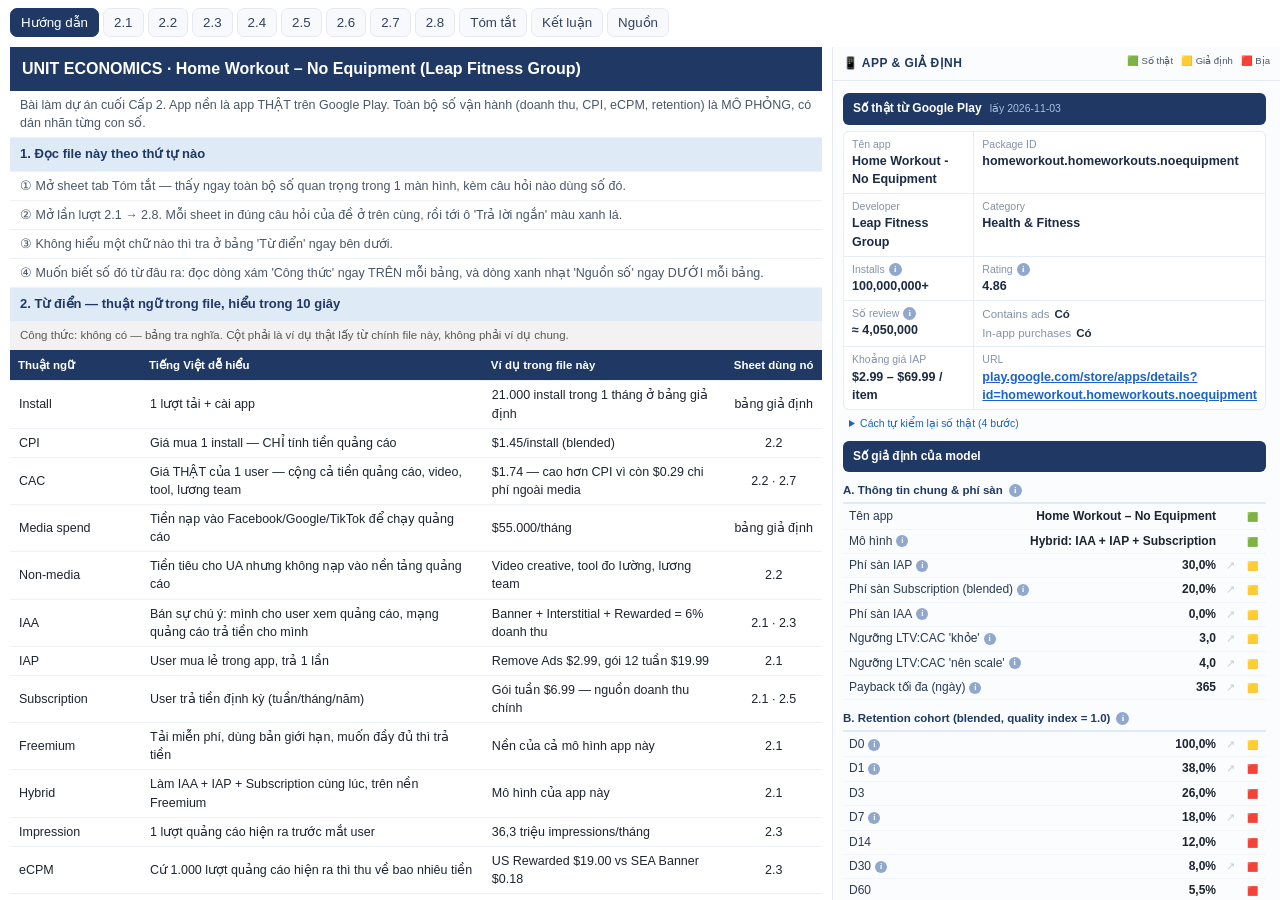
==== unit-economics/index.html @ 5981a0c0 "project structure" ====
<!doctype html>
<html lang="vi">
<head>
<meta charset="utf-8">
<meta name="viewport" content="width=device-width,initial-scale=1">
<title>Unit Economics · Cấp 2</title>
<link rel="stylesheet" href="../assets/app.css">
</head>
<body>
<div class="pagebar">
  <nav class="tabs" id="tabs"><button class="tab" data-t="A_Huong_Dan">Hướng dẫn</button><button class="tab" data-t="2.1_Monetization">2.1</button><button class="tab" data-t="2.2_CPI_CAC">2.2</button><button class="tab" data-t="2.3_eCPM">2.3</button><button class="tab" data-t="2.4_ROAS">2.4</button><button class="tab" data-t="2.5_LTV">2.5</button><button class="tab" data-t="2.6_pLTV">2.6</button><button class="tab" data-t="2.7_LTV_CAC">2.7</button><button class="tab" data-t="2.8_Phan_Tang">2.8</button><button class="tab" data-t="B_Tom_Tat">Tóm tắt</button><button class="tab" data-t="E_Ket_Luan">Kết luận</button><button class="tab" data-t="F_Nguon_Cong_Cu">Nguồn</button></nav>
  <button class="dt" id="dtoggle">Dữ liệu ⇄</button>
</div>
<main class="split">
  <section id="work"><article class="sheet" id="s-A_Huong_Dan">
<table class="grid"><tr class="r-title"><td>UNIT ECONOMICS  ·  Home Workout – No Equipment (Leap Fitness Group)</td></tr></table>
<table class="grid"><tr class="r-note"><td id="c-A_Huong_Dan-A2">Bài làm dự án cuối Cấp 2. App nền là app THẬT trên Google Play. Toàn bộ số vận hành (doanh thu, CPI, eCPM, retention) là MÔ PHỎNG, có dán nhãn từng con số.</td></tr></table>
<table class="grid"><tr class="r-sec"><td>1. Đọc file này theo thứ tự nào</td></tr></table>
<table class="grid"><tr class="r-note"><td id="c-A_Huong_Dan-A5">① Mở sheet tab Tóm tắt — thấy ngay toàn bộ số quan trọng trong 1 màn hình, kèm câu hỏi nào dùng số đó.</td></tr></table>
<table class="grid"><tr class="r-note"><td id="c-A_Huong_Dan-A6">② Mở lần lượt 2.1 → 2.8. Mỗi sheet in đúng câu hỏi của đề ở trên cùng, rồi tới ô &#x27;Trả lời ngắn&#x27; màu xanh lá.</td></tr></table>
<table class="grid"><tr class="r-note"><td id="c-A_Huong_Dan-A7">③ Không hiểu một chữ nào thì tra ở bảng &#x27;Từ điển&#x27; ngay bên dưới.</td></tr></table>
<table class="grid"><tr class="r-note"><td id="c-A_Huong_Dan-A8">④ Muốn biết số đó từ đâu ra: đọc dòng xám &#x27;Công thức&#x27; ngay TRÊN mỗi bảng, và dòng xanh nhạt &#x27;Nguồn số&#x27; ngay DƯỚI mỗi bảng.</td></tr></table>
<table class="grid"><tr class="r-sec"><td>2. Từ điển — thuật ngữ trong file, hiểu trong 10 giây</td></tr></table>
<table class="grid"><tr class="r-fml"><td>Công thức: không có — bảng tra nghĩa. Cột phải là ví dụ thật lấy từ chính file này, không phải ví dụ chung.</td></tr></table>
<table class="grid"><colgroup><col><col><col><col></colgroup>
<tr class="r-head"><th colspan="1" rowspan="1" class="">Thuật ngữ</th><th colspan="1" rowspan="1" class="">Tiếng Việt dễ hiểu</th><th colspan="1" rowspan="1" class="">Ví dụ trong file này</th><th colspan="1" rowspan="1" class="n">Sheet dùng nó</th></tr>
<tr class="r-body"><td id="c-A_Huong_Dan-A13" colspan="1" rowspan="1" class="">Install</td><td id="c-A_Huong_Dan-B13" colspan="1" rowspan="1" class="">1 lượt tải + cài app</td><td id="c-A_Huong_Dan-C13" colspan="1" rowspan="1" class="">21.000 install trong 1 tháng ở bảng giả định</td><td id="c-A_Huong_Dan-D13" colspan="1" rowspan="1" class="n">bảng giả định</td></tr>
<tr class="r-body"><td id="c-A_Huong_Dan-A14" colspan="1" rowspan="1" class="">CPI</td><td id="c-A_Huong_Dan-B14" colspan="1" rowspan="1" class="">Giá mua 1 install — CHỈ tính tiền quảng cáo</td><td id="c-A_Huong_Dan-C14" colspan="1" rowspan="1" class="">$1.45/install (blended)</td><td id="c-A_Huong_Dan-D14" colspan="1" rowspan="1" class="n">2.2</td></tr>
<tr class="r-body"><td id="c-A_Huong_Dan-A15" colspan="1" rowspan="1" class="">CAC</td><td id="c-A_Huong_Dan-B15" colspan="1" rowspan="1" class="">Giá THẬT của 1 user — cộng cả tiền quảng cáo, video, tool, lương team</td><td id="c-A_Huong_Dan-C15" colspan="1" rowspan="1" class="">$1.74 — cao hơn CPI vì còn $0.29 chi phí ngoài media</td><td id="c-A_Huong_Dan-D15" colspan="1" rowspan="1" class="n">2.2 · 2.7</td></tr>
<tr class="r-body"><td id="c-A_Huong_Dan-A16" colspan="1" rowspan="1" class="">Media spend</td><td id="c-A_Huong_Dan-B16" colspan="1" rowspan="1" class="">Tiền nạp vào Facebook/Google/TikTok để chạy quảng cáo</td><td id="c-A_Huong_Dan-C16" colspan="1" rowspan="1" class="">$55.000/tháng</td><td id="c-A_Huong_Dan-D16" colspan="1" rowspan="1" class="n">bảng giả định</td></tr>
<tr class="r-body"><td id="c-A_Huong_Dan-A17" colspan="1" rowspan="1" class="">Non-media</td><td id="c-A_Huong_Dan-B17" colspan="1" rowspan="1" class="">Tiền tiêu cho UA nhưng không nạp vào nền tảng quảng cáo</td><td id="c-A_Huong_Dan-C17" colspan="1" rowspan="1" class="">Video creative, tool đo lường, lương team</td><td id="c-A_Huong_Dan-D17" colspan="1" rowspan="1" class="n">2.2</td></tr>
<tr class="r-body"><td id="c-A_Huong_Dan-A18" colspan="1" rowspan="1" class="">IAA</td><td id="c-A_Huong_Dan-B18" colspan="1" rowspan="1" class="">Bán sự chú ý: mình cho user xem quảng cáo, mạng quảng cáo trả tiền cho mình</td><td id="c-A_Huong_Dan-C18" colspan="1" rowspan="1" class="">Banner + Interstitial + Rewarded = 6% doanh thu</td><td id="c-A_Huong_Dan-D18" colspan="1" rowspan="1" class="n">2.1 · 2.3</td></tr>
<tr class="r-body"><td id="c-A_Huong_Dan-A19" colspan="1" rowspan="1" class="">IAP</td><td id="c-A_Huong_Dan-B19" colspan="1" rowspan="1" class="">User mua lẻ trong app, trả 1 lần</td><td id="c-A_Huong_Dan-C19" colspan="1" rowspan="1" class="">Remove Ads $2.99, gói 12 tuần $19.99</td><td id="c-A_Huong_Dan-D19" colspan="1" rowspan="1" class="n">2.1</td></tr>
<tr class="r-body"><td id="c-A_Huong_Dan-A20" colspan="1" rowspan="1" class="">Subscription</td><td id="c-A_Huong_Dan-B20" colspan="1" rowspan="1" class="">User trả tiền định kỳ (tuần/tháng/năm)</td><td id="c-A_Huong_Dan-C20" colspan="1" rowspan="1" class="">Gói tuần $6.99 — nguồn doanh thu chính</td><td id="c-A_Huong_Dan-D20" colspan="1" rowspan="1" class="n">2.1 · 2.5</td></tr>
<tr class="r-body"><td id="c-A_Huong_Dan-A21" colspan="1" rowspan="1" class="">Freemium</td><td id="c-A_Huong_Dan-B21" colspan="1" rowspan="1" class="">Tải miễn phí, dùng bản giới hạn, muốn đầy đủ thì trả tiền</td><td id="c-A_Huong_Dan-C21" colspan="1" rowspan="1" class="">Nền của cả mô hình app này</td><td id="c-A_Huong_Dan-D21" colspan="1" rowspan="1" class="n">2.1</td></tr>
<tr class="r-body"><td id="c-A_Huong_Dan-A22" colspan="1" rowspan="1" class="">Hybrid</td><td id="c-A_Huong_Dan-B22" colspan="1" rowspan="1" class="">Làm IAA + IAP + Subscription cùng lúc, trên nền Freemium</td><td id="c-A_Huong_Dan-C22" colspan="1" rowspan="1" class="">Mô hình của app này</td><td id="c-A_Huong_Dan-D22" colspan="1" rowspan="1" class="n">2.1</td></tr>
<tr class="r-body"><td id="c-A_Huong_Dan-A23" colspan="1" rowspan="1" class="">Impression</td><td id="c-A_Huong_Dan-B23" colspan="1" rowspan="1" class="">1 lượt quảng cáo hiện ra trước mắt user</td><td id="c-A_Huong_Dan-C23" colspan="1" rowspan="1" class="">36,3 triệu impressions/tháng</td><td id="c-A_Huong_Dan-D23" colspan="1" rowspan="1" class="n">2.3</td></tr>
<tr class="r-body"><td id="c-A_Huong_Dan-A24" colspan="1" rowspan="1" class="">eCPM</td><td id="c-A_Huong_Dan-B24" colspan="1" rowspan="1" class="">Cứ 1.000 lượt quảng cáo hiện ra thì thu về bao nhiêu tiền</td><td id="c-A_Huong_Dan-C24" colspan="1" rowspan="1" class="">US Rewarded $19.00 vs SEA Banner $0.18</td><td id="c-A_Huong_Dan-D24" colspan="1" rowspan="1" class="n">2.3</td></tr>
<tr class="r-body"><td id="c-A_Huong_Dan-A25" colspan="1" rowspan="1" class="">ARPDAU</td><td id="c-A_Huong_Dan-B25" colspan="1" rowspan="1" class="">Doanh thu quảng cáo / 1 user đang dùng app / 1 ngày</td><td id="c-A_Huong_Dan-C25" colspan="1" rowspan="1" class="">Dùng để tính phần IAA của LTV</td><td id="c-A_Huong_Dan-D25" colspan="1" rowspan="1" class="n">2.3 · 2.5</td></tr>
<tr class="r-body"><td id="c-A_Huong_Dan-A26" colspan="1" rowspan="1" class="">Retention Dn</td><td id="c-A_Huong_Dan-B26" colspan="1" rowspan="1" class="">Còn bao nhiêu % user quay lại vào ngày thứ n</td><td id="c-A_Huong_Dan-C26" colspan="1" rowspan="1" class="">D1 = 38%, D30 = 8%</td><td id="c-A_Huong_Dan-D26" colspan="1" rowspan="1" class="n">bảng giả định · 2.5</td></tr>
<tr class="r-body"><td id="c-A_Huong_Dan-A27" colspan="1" rowspan="1" class="">Churn</td><td id="c-A_Huong_Dan-B27" colspan="1" rowspan="1" class="">% user trả tiền bỏ đi mỗi tháng</td><td id="c-A_Huong_Dan-C27" colspan="1" rowspan="1" class="">19%/tháng → 1 subscriber ở được ~5,3 tháng</td><td id="c-A_Huong_Dan-D27" colspan="1" rowspan="1" class="n">2.5</td></tr>
<tr class="r-body"><td id="c-A_Huong_Dan-A28" colspan="1" rowspan="1" class="">LTV</td><td id="c-A_Huong_Dan-B28" colspan="1" rowspan="1" class="">Tổng tiền 1 user mang lại trong cả vòng đời</td><td id="c-A_Huong_Dan-C28" colspan="1" rowspan="1" class="">$7.66 gross / $6.13 net sau 365 ngày</td><td id="c-A_Huong_Dan-D28" colspan="1" rowspan="1" class="n">2.5</td></tr>
<tr class="r-body"><td id="c-A_Huong_Dan-A29" colspan="1" rowspan="1" class="">Gross / Net</td><td id="c-A_Huong_Dan-B29" colspan="1" rowspan="1" class="">Gross = trước khi trừ phí. Net = số thực nhận sau khi trừ phí sàn</td><td id="c-A_Huong_Dan-C29" colspan="1" rowspan="1" class="">Store lấy 30% IAP, ~20% Sub</td><td id="c-A_Huong_Dan-D29" colspan="1" rowspan="1" class="n">2.5</td></tr>
<tr class="r-body"><td id="c-A_Huong_Dan-A30" colspan="1" rowspan="1" class="">Phí sàn</td><td id="c-A_Huong_Dan-B30" colspan="1" rowspan="1" class="">Apple/Google cắt 15–30% mỗi giao dịch</td><td id="c-A_Huong_Dan-C30" colspan="1" rowspan="1" class="">Gross margin còn lại 80%</td><td id="c-A_Huong_Dan-D30" colspan="1" rowspan="1" class="n">bảng giả định · 2.5</td></tr>
<tr class="r-body"><td id="c-A_Huong_Dan-A31" colspan="1" rowspan="1" class="">Gross margin sau phí sàn</td><td id="c-A_Huong_Dan-B31" colspan="1" rowspan="1" class="">% doanh thu còn lại sau khi store lấy phần của nó</td><td id="c-A_Huong_Dan-C31" colspan="1" rowspan="1" class="">80.0% — dùng để so LTV với CAC cho đúng</td><td id="c-A_Huong_Dan-D31" colspan="1" rowspan="1" class="n">2.5 · 2.2</td></tr>
<tr class="r-body"><td id="c-A_Huong_Dan-A32" colspan="1" rowspan="1" class="">ROAS</td><td id="c-A_Huong_Dan-B32" colspan="1" rowspan="1" class="">Thu về bao nhiêu đồng trên mỗi 1 đồng chi quảng cáo</td><td id="c-A_Huong_Dan-C32" colspan="1" rowspan="1" class="">ROAS D7 = 75% nghĩa là đã thu hồi 75% tiền ads</td><td id="c-A_Huong_Dan-D32" colspan="1" rowspan="1" class="n">2.4</td></tr>
<tr class="r-body"><td id="c-A_Huong_Dan-A33" colspan="1" rowspan="1" class="">ROAS ròng</td><td id="c-A_Huong_Dan-B33" colspan="1" rowspan="1" class="">ROAS sau khi đã trừ phí sàn và chi phí ngoài media — con số thật</td><td id="c-A_Huong_Dan-C33" colspan="1" rowspan="1" class="">Hòa vốn khi ≥ 100%</td><td id="c-A_Huong_Dan-D33" colspan="1" rowspan="1" class="n">2.4</td></tr>
<tr class="r-body"><td id="c-A_Huong_Dan-A34" colspan="1" rowspan="1" class="">pLTV</td><td id="c-A_Huong_Dan-B34" colspan="1" rowspan="1" class="">LTV dự đoán từ tín hiệu 24h đầu, để quyết định sớm thay vì chờ 30 ngày</td><td id="c-A_Huong_Dan-C34" colspan="1" rowspan="1" class="">pLTV:CAC Meta 2.79</td><td id="c-A_Huong_Dan-D34" colspan="1" rowspan="1" class="n">2.6</td></tr>
<tr class="r-body"><td id="c-A_Huong_Dan-A35" colspan="1" rowspan="1" class="">Payback</td><td id="c-A_Huong_Dan-B35" colspan="1" rowspan="1" class="">Bao lâu thì tiền thu về bằng tiền đã bỏ ra mua user</td><td id="c-A_Huong_Dan-C35" colspan="1" rowspan="1" class="">Blended D21 = 21 ngày</td><td id="c-A_Huong_Dan-D35" colspan="1" rowspan="1" class="n">2.7</td></tr>
<tr class="r-body"><td id="c-A_Huong_Dan-A36" colspan="1" rowspan="1" class="">LTV:CAC</td><td id="c-A_Huong_Dan-B36" colspan="1" rowspan="1" class="">Tỷ lệ vàng. 1:1 là hòa tiền ads (vẫn lỗ) · 3:1 là khỏe · &gt;4:1 nên scale</td><td id="c-A_Huong_Dan-C36" colspan="1" rowspan="1" class="">3.63 — khỏe</td><td id="c-A_Huong_Dan-D36" colspan="1" rowspan="1" class="n">2.7</td></tr>
<tr class="r-body"><td id="c-A_Huong_Dan-A37" colspan="1" rowspan="1" class="">Blended</td><td id="c-A_Huong_Dan-B37" colspan="1" rowspan="1" class="">Gộp tất cả kênh lại thành 1 con số trung bình</td><td id="c-A_Huong_Dan-C37" colspan="1" rowspan="1" class="">Blended vs Meta riêng vs Google riêng</td><td id="c-A_Huong_Dan-D37" colspan="1" rowspan="1" class="n">2.4 · 2.7</td></tr>
<tr class="r-body"><td id="c-A_Huong_Dan-A38" colspan="1" rowspan="1" class="">Cohort</td><td id="c-A_Huong_Dan-B38" colspan="1" rowspan="1" class="">Nhóm user cùng ngày cài app, theo dõi cùng nhau</td><td id="c-A_Huong_Dan-C38" colspan="1" rowspan="1" class="">Cohort 1 tháng</td><td id="c-A_Huong_Dan-D38" colspan="1" rowspan="1" class="n">2.4 · 2.5</td></tr>
<tr class="r-body"><td id="c-A_Huong_Dan-A39" colspan="1" rowspan="1" class="">Quality index</td><td id="c-A_Huong_Dan-B39" colspan="1" rowspan="1" class="">Hệ số chất lượng user của từng kênh. 1.0 = trung bình</td><td id="c-A_Huong_Dan-C39" colspan="1" rowspan="1" class="">Meta 1.20 · Google 1.10 · TikTok 0.30</td><td id="c-A_Huong_Dan-D39" colspan="1" rowspan="1" class="n">bảng giả định · 2.5</td></tr>
<tr class="r-body"><td id="c-A_Huong_Dan-A40" colspan="1" rowspan="1" class="">Whale / Dolphin / Minnow</td><td id="c-A_Huong_Dan-B40" colspan="1" rowspan="1" class="">Cá voi / cá heo / cá con — user chi nhiều / vừa / ít</td><td id="c-A_Huong_Dan-C40" colspan="1" rowspan="1" class="">1% whale tạo 47% doanh thu</td><td id="c-A_Huong_Dan-D40" colspan="1" rowspan="1" class="n">2.8</td></tr>
<tr class="r-body"><td id="c-A_Huong_Dan-A41" colspan="1" rowspan="1" class="">ARPPU</td><td id="c-A_Huong_Dan-B41" colspan="1" rowspan="1" class="">Doanh thu / 1 user CÓ trả tiền (khác ARPU: chia cho mọi user)</td><td id="c-A_Huong_Dan-C41" colspan="1" rowspan="1" class="">$11.69/payer/tháng</td><td id="c-A_Huong_Dan-D41" colspan="1" rowspan="1" class="n">2.5</td></tr>
<tr class="r-body"><td id="c-A_Huong_Dan-A42" colspan="1" rowspan="1" class="">tROAS</td><td id="c-A_Huong_Dan-B42" colspan="1" rowspan="1" class="">Mục tiêu ROAS mình đặt cho máy học, để nó đi tìm user giống nhóm sinh lời</td><td id="c-A_Huong_Dan-C42" colspan="1" rowspan="1" class="">tROAS D7 tối thiểu 72%</td><td id="c-A_Huong_Dan-D42" colspan="1" rowspan="1" class="n">2.8</td></tr>
<tr class="r-body"><td id="c-A_Huong_Dan-A43" colspan="1" rowspan="1" class="">MMP</td><td id="c-A_Huong_Dan-B43" colspan="1" rowspan="1" class="">Tool đo lường bên thứ ba: AppsFlyer / Adjust / Singular</td><td id="c-A_Huong_Dan-C43" colspan="1" rowspan="1" class="">Nơi đọc ROAS theo cohort</td><td id="c-A_Huong_Dan-D43" colspan="1" rowspan="1" class="n">tab Nguồn</td></tr>
</table>
<table class="grid"><tr class="r-sec"><td>3. Nhãn dữ liệu (bắt buộc, không có ngoại lệ)</td></tr></table>
<table class="grid narrow">
<tr class="r-body"><td id="c-A_Huong_Dan-A46" colspan="1" rowspan="1" class="">🟩 REAL</td><td id="c-A_Huong_Dan-B46" colspan="1" rowspan="1" class="">Lấy trực tiếp từ nguồn công khai — có link + ngày lấy ở bảng số thật</td></tr>
<tr class="r-body"><td id="c-A_Huong_Dan-A47" colspan="1" rowspan="1" class="">🟨 ASSUMED</td><td id="c-A_Huong_Dan-B47" colspan="1" rowspan="1" class="">Giả định có căn cứ benchmark ngành — benchmark gốc ghi ở sheet tab Nguồn</td></tr>
<tr class="r-body"><td id="c-A_Huong_Dan-A48" colspan="1" rowspan="1" class="">🟥 FAKE</td><td id="c-A_Huong_Dan-B48" colspan="1" rowspan="1" class="">Số bịa để bài chạy được — không dùng để ra quyết định thật</td></tr>
</table>
<table class="grid"><tr class="r-sec"><td>4. Mục lục — sheet nào trả lời câu nào của đề</td></tr></table>
<table class="grid"><tr class="r-fml"><td>Công thức: không có — bảng mục lục. Cột &#x27;Câu hỏi&#x27; khớp đúng số thứ tự trong đề bài.</td></tr></table>
<table class="grid narrow">
<tr class="r-head"><th colspan="1" rowspan="1" class="">Sheet</th><th colspan="1" rowspan="1" class="n">Câu hỏi</th><th colspan="1" rowspan="1" class="">Nội dung</th></tr>
<tr class="r-body"><td id="c-A_Huong_Dan-A53" colspan="1" rowspan="1" class="">tab Tóm tắt</td><td id="c-A_Huong_Dan-B53" colspan="1" rowspan="1" class="n">tất cả</td><td id="c-A_Huong_Dan-C53" colspan="1" rowspan="1" class="">Một màn hình chứa toàn bộ số quan trọng + số đó lấy từ sheet nào</td></tr>
<tr class="r-body"><td id="c-A_Huong_Dan-A54" colspan="1" rowspan="1" class="">bảng số thật</td><td id="c-A_Huong_Dan-B54" colspan="1" rowspan="1" class="n">—</td><td id="c-A_Huong_Dan-C54" colspan="1" rowspan="1" class="">Dữ liệu THẬT lấy từ Google Play + danh giới thật/giả của cả bài</td></tr>
<tr class="r-body"><td id="c-A_Huong_Dan-A55" colspan="1" rowspan="1" class="">bảng giả định</td><td id="c-A_Huong_Dan-B55" colspan="1" rowspan="1" class="n">—</td><td id="c-A_Huong_Dan-C55" colspan="1" rowspan="1" class="">Toàn bộ giả định: phí sàn, retention, ads, IAP, Sub, kênh, chi phí ngoài media</td></tr>
<tr class="r-body"><td id="c-A_Huong_Dan-A56" colspan="1" rowspan="1" class="">tab 2.1</td><td id="c-A_Huong_Dan-B56" colspan="1" rowspan="1" class="n">2.1</td><td id="c-A_Huong_Dan-C56" colspan="1" rowspan="1" class="">App kiếm tiền từ đâu — mô hình gì, liệt kê đủ 100% nguồn doanh thu</td></tr>
<tr class="r-body"><td id="c-A_Huong_Dan-A57" colspan="1" rowspan="1" class="">tab 2.2</td><td id="c-A_Huong_Dan-B57" colspan="1" rowspan="1" class="n">2.2 (+ đệm cho 2.7)</td><td id="c-A_Huong_Dan-C57" colspan="1" rowspan="1" class="">CPI theo kênh, và CAC thật = CPI + chi phí ngoài media</td></tr>
<tr class="r-body"><td id="c-A_Huong_Dan-A58" colspan="1" rowspan="1" class="">tab 2.3</td><td id="c-A_Huong_Dan-B58" colspan="1" rowspan="1" class="n">2.3</td><td id="c-A_Huong_Dan-C58" colspan="1" rowspan="1" class="">eCPM tổng + theo Geo + theo định dạng + ARPDAU</td></tr>
<tr class="r-body"><td id="c-A_Huong_Dan-A59" colspan="1" rowspan="1" class="">tab 2.4</td><td id="c-A_Huong_Dan-B59" colspan="1" rowspan="1" class="n">2.4</td><td id="c-A_Huong_Dan-C59" colspan="1" rowspan="1" class="">ROAS D0/D7/D30/D90/D180/D365, mốc hòa vốn, blended vs theo kênh</td></tr>
<tr class="r-body"><td id="c-A_Huong_Dan-A60" colspan="1" rowspan="1" class="">tab 2.5</td><td id="c-A_Huong_Dan-B60" colspan="1" rowspan="1" class="n">2.5</td><td id="c-A_Huong_Dan-C60" colspan="1" rowspan="1" class="">Total LTV = IAA + IAP + Sub, kiểm chứng lại bằng ARPU/Churn</td></tr>
<tr class="r-body"><td id="c-A_Huong_Dan-A61" colspan="1" rowspan="1" class="">tab 2.6</td><td id="c-A_Huong_Dan-B61" colspan="1" rowspan="1" class="n">2.6</td><td id="c-A_Huong_Dan-C61" colspan="1" rowspan="1" class="">Tín hiệu 24h, ngưỡng quyết định, scale/pause trong 48h</td></tr>
<tr class="r-body"><td id="c-A_Huong_Dan-A62" colspan="1" rowspan="1" class="">tab 2.7</td><td id="c-A_Huong_Dan-B62" colspan="1" rowspan="1" class="n">2.7</td><td id="c-A_Huong_Dan-C62" colspan="1" rowspan="1" class="">Tỷ lệ LTV:CAC, payback, phân loại sức khỏe, CAC tối đa được trả</td></tr>
<tr class="r-body"><td id="c-A_Huong_Dan-A63" colspan="1" rowspan="1" class="">tab 2.8</td><td id="c-A_Huong_Dan-B63" colspan="1" rowspan="1" class="n">2.8</td><td id="c-A_Huong_Dan-C63" colspan="1" rowspan="1" class="">Whale/Dolphin/Minnow + chiến dịch tối ưu theo giá trị</td></tr>
<tr class="r-body"><td id="c-A_Huong_Dan-A64" colspan="1" rowspan="1" class="">tab Kết luận</td><td id="c-A_Huong_Dan-B64" colspan="1" rowspan="1" class="n">—</td><td id="c-A_Huong_Dan-C64" colspan="1" rowspan="1" class="">Nhận định 200–300 từ + checklist tiêu chí đạt</td></tr>
<tr class="r-body"><td id="c-A_Huong_Dan-A65" colspan="1" rowspan="1" class="">tab Nguồn</td><td id="c-A_Huong_Dan-B65" colspan="1" rowspan="1" class="n">—</td><td id="c-A_Huong_Dan-C65" colspan="1" rowspan="1" class="">Công cụ thật để check từng chỉ số + nguồn benchmark</td></tr>
</table>
<table class="grid"><tr class="r-sec"><td>5. Màu sắc trên bảng</td></tr></table>
<table class="grid narrow">
<tr class="r-body"><td id="c-A_Huong_Dan-A68" colspan="1" rowspan="1" class="inp">Chữ xanh dương</td><td id="c-A_Huong_Dan-B68" colspan="1" rowspan="1" class="">Ô nhập tay — sửa được, cả file tự tính lại</td></tr>
<tr class="r-body"><td id="c-A_Huong_Dan-A69" colspan="1" rowspan="1" class="">Chữ đen</td><td id="c-A_Huong_Dan-B69" colspan="1" rowspan="1" class="">Công thức tính — đừng sửa tay</td></tr>
<tr class="r-body"><td id="c-A_Huong_Dan-A70" colspan="1" rowspan="1" class="rf">Chữ xanh lá</td><td id="c-A_Huong_Dan-B70" colspan="1" rowspan="1" class="">Số lấy từ sheet khác (bấm vào ô sẽ thấy công thức chỉ đường)</td></tr>
<tr class="r-body"><td id="c-A_Huong_Dan-A71" colspan="1" rowspan="1" class="key">Nền vàng</td><td id="c-A_Huong_Dan-B71" colspan="1" rowspan="1" class="">Giả định then chốt, ảnh hưởng mạnh tới kết quả</td></tr>
<tr class="r-fml"><td colspan="1" rowspan="1" class="">Nền xám</td><td colspan="1" rowspan="1" class="">Dòng công thức — đọc để biết bảng đang tính gì</td></tr>
<tr class="r-ans"><td colspan="1" rowspan="1" class="">Nền xanh lá nhạt</td><td colspan="1" rowspan="1" class="">Câu trả lời ngắn cho đúng câu hỏi của đề</td></tr>
<tr class="r-ref"><td colspan="1" rowspan="1" class="">Nền xanh nhạt (dưới bảng)</td><td colspan="1" rowspan="1" class="">Nguồn của những số vừa dùng ở bảng trên</td></tr>
</table>
<table class="grid"><tr class="r-sec"><td>6. Lưu ý khi đọc số</td></tr></table>
<table class="grid"><tr class="r-note"><td id="c-A_Huong_Dan-A77">1) Phí sàn chỉ áp cho IAP và Subscription. Doanh thu IAA do ad network trả thẳng, không qua store.</td></tr></table>
<table class="grid"><tr class="r-note"><td id="c-A_Huong_Dan-A78">2) Quality index nhân đều lên payer rate và lượng ads của kênh — cách đơn giản hoá. Thực tế mỗi kênh có retention riêng.</td></tr></table>
<table class="grid"><tr class="r-note"><td id="c-A_Huong_Dan-A79">3) Mốc hòa vốn được ước lượng theo đường thẳng giữa 2 mốc, nên là số gần đúng, không chính xác tới từng ngày.</td></tr></table>
<table class="grid"><tr class="r-note"><td id="c-A_Huong_Dan-A80">4) Mô hình được chỉnh để đạt tiêu chí LTV ≥ 3×CAC. App fitness thật thường mất 60–120 ngày mới hoàn vốn; đây là kịch bản tốt.</td></tr></table>
<table class="grid"><tr class="r-note"><td id="c-A_Huong_Dan-A81">5) Mọi ô chữ xanh dương sửa được — đổi thử 1 giả định rồi xem cả chuỗi số chạy lại.</td></tr></table>
</article>
<article class="sheet" id="s-2.1_Monetization">
<table class="grid"><tr class="r-title"><td>2.1 — APP NÀY KIẾM TIỀN TỪ ĐÂU?</td></tr></table>
<table class="grid"><tr class="r-note"><td id="c-2.1_Monetization-A2">Câu hỏi 2.1 của đề: xác định mô hình (IAP / IAA / Subscription / Freemium / Hybrid) và liệt kê đủ 100% nguồn doanh thu. Không hiểu thuật ngữ nào → tra bảng &#x27;Từ điển&#x27; ở sheet tab Hướng dẫn.</td></tr></table>
<table class="grid"><tr class="r-ans"><td>Trả lời ngắn: HYBRID — vừa bán sự chú ý (IAA <span class="num" data-hd="Trả lời ngắn" data-res="5.7%" data-uses="2.1_MONETIZATION:C16,2.1_MONETIZATION:C17,2.1_MONETIZATION:C18,2.1_MONETIZATION:C19,2.1_MONETIZATION:C20,2.1_MONETIZATION:C21,2.1_MONETIZATION:C22,2.1_MONETIZATION:C23,2.1_MONETIZATION:C24,2.1_MONETIZATION:C25,2.1_MONETIZATION:E16,2.1_MONETIZATION:E17,2.1_MONETIZATION:E18,2.1_MONETIZATION:E19,2.1_MONETIZATION:E20,2.1_MONETIZATION:E21,2.1_MONETIZATION:E22,2.1_MONETIZATION:E23,2.1_MONETIZATION:E24,2.1_MONETIZATION:E25" tabindex="0">5.7%</span>), vừa bán lẻ (IAP <span class="num" data-hd="Trả lời ngắn" data-res="11.0%" data-uses="2.1_MONETIZATION:C16,2.1_MONETIZATION:C17,2.1_MONETIZATION:C18,2.1_MONETIZATION:C19,2.1_MONETIZATION:C20,2.1_MONETIZATION:C21,2.1_MONETIZATION:C22,2.1_MONETIZATION:C23,2.1_MONETIZATION:C24,2.1_MONETIZATION:C25,2.1_MONETIZATION:E16,2.1_MONETIZATION:E17,2.1_MONETIZATION:E18,2.1_MONETIZATION:E19,2.1_MONETIZATION:E20,2.1_MONETIZATION:E21,2.1_MONETIZATION:E22,2.1_MONETIZATION:E23,2.1_MONETIZATION:E24,2.1_MONETIZATION:E25" tabindex="0">11.0%</span>), vừa bán gói định kỳ (Subscription <span class="num" data-hd="Trả lời ngắn" data-res="83.4%" data-uses="2.1_MONETIZATION:C16,2.1_MONETIZATION:C17,2.1_MONETIZATION:C18,2.1_MONETIZATION:C19,2.1_MONETIZATION:C20,2.1_MONETIZATION:C21,2.1_MONETIZATION:C22,2.1_MONETIZATION:C23,2.1_MONETIZATION:C24,2.1_MONETIZATION:C25,2.1_MONETIZATION:E16,2.1_MONETIZATION:E17,2.1_MONETIZATION:E18,2.1_MONETIZATION:E19,2.1_MONETIZATION:E20,2.1_MONETIZATION:E21,2.1_MONETIZATION:E22,2.1_MONETIZATION:E23,2.1_MONETIZATION:E24,2.1_MONETIZATION:E25" tabindex="0">83.4%</span>), trên nền tải miễn phí (Freemium). Subscription là nguồn sống của app — mọi quyết định scale/pause phải nhìn vào trial start và churn của Sub, không phải eCPM.</td></tr></table>
<table class="grid"><tr class="r-sec"><td>A. Phân loại mô hình</td></tr></table>
<table class="grid"><tr class="r-fml"><td>Công thức: không có (bảng định tính) — cách xác định: mở Google Play, xem &#x27;Contains ads&#x27; và &#x27;In-app purchases&#x27;; app có trial + gói định kỳ là Subscription.</td></tr></table>
<table class="grid narrow">
<tr class="r-head"><th colspan="1" rowspan="1" class="">Mô hình</th><th colspan="1" rowspan="1" class="">Áp dụng?</th><th colspan="1" rowspan="1" class="">Giải thích</th></tr>
<tr class="r-body"><td id="c-2.1_Monetization-A7" colspan="1" rowspan="1" class="">IAP</td><td id="c-2.1_Monetization-B7" colspan="1" rowspan="1" class="">CÓ — nguồn phụ</td><td id="c-2.1_Monetization-C7" colspan="1" rowspan="1" class="">Remove Ads, gói chương trình 12 tuần, coach credit</td></tr>
<tr class="r-body"><td id="c-2.1_Monetization-A8" colspan="1" rowspan="1" class="">IAA</td><td id="c-2.1_Monetization-B8" colspan="1" rowspan="1" class="">CÓ — nguồn phụ</td><td id="c-2.1_Monetization-C8" colspan="1" rowspan="1" class="">Banner + Interstitial + Rewarded cho user miễn phí</td></tr>
<tr class="r-body"><td id="c-2.1_Monetization-A9" colspan="1" rowspan="1" class="">Subscription</td><td id="c-2.1_Monetization-B9" colspan="1" rowspan="1" class="">CÓ — nguồn CHÍNH</td><td id="c-2.1_Monetization-C9" colspan="1" rowspan="1" class="">Gói tuần/tháng/năm, trial 3 ngày, mở khoá toàn bộ chương trình</td></tr>
<tr class="r-body"><td id="c-2.1_Monetization-A10" colspan="1" rowspan="1" class="">Freemium</td><td id="c-2.1_Monetization-B10" colspan="1" rowspan="1" class="">CÓ — nền tảng</td><td id="c-2.1_Monetization-C10" colspan="1" rowspan="1" class="">Tải miễn phí, dùng bản giới hạn, paywall để nâng cấp</td></tr>
<tr class="r-body"><td id="c-2.1_Monetization-A11" colspan="1" rowspan="1" class="">HYBRID</td><td id="c-2.1_Monetization-B11" colspan="1" rowspan="1" class="">KẾT LUẬN</td><td id="c-2.1_Monetization-C11" colspan="1" rowspan="1" class="">Hybrid = IAA + IAP + Subscription, trên nền Freemium</td></tr>
</table>
<table class="grid"><tr class="r-sec"><td>B. Liệt kê 100% nguồn doanh thu (tỷ trọng trên Gross LTV 365 ngày, blended)</td></tr></table>
<table class="grid"><tr class="r-fml"><td>Công thức: $/install của từng nguồn = % Gross LTV của nhóm × tỷ trọng nguồn trong nhóm × Gross LTV 365. Tổng % phải = 100%.</td></tr></table>
<table class="grid"><colgroup><col><col><col><col><col><col></colgroup>
<tr class="r-head"><th colspan="1" rowspan="1" class="">#</th><th colspan="1" rowspan="1" class="">Nguồn</th><th colspan="1" rowspan="1" class="n">Nhóm</th><th colspan="1" rowspan="1" class="">Chi tiết</th><th colspan="1" rowspan="1" class="n">% Gross LTV365<span class="info" tabindex="0" data-tip="&lt;b&gt;LTV&lt;/b&gt;&lt;br&gt;Tổng tiền 1 user mang lại trong cả vòng đời.&lt;br&gt;&lt;i&gt;Công thức: IAP + IAA + Subscription&lt;/i&gt;&lt;br&gt;Có dùng số của tab 2.5.">i</span></th><th colspan="1" rowspan="1" class="n">$ / install (365d)<span class="info" tabindex="0" data-tip="Có dùng số của tab 2.5 · 2.3_ECPM.">i</span></th></tr>
<tr class="r-body"><td id="c-2.1_Monetization-A16" data-self="Banner · IAA" title="Ô nhập tay trong chính bảng này" data-lab="Banner · IAA" tabindex="0" colspan="1" rowspan="1" class="self">1</td><td id="c-2.1_Monetization-B16" colspan="1" rowspan="1" class="">Banner</td><td id="c-2.1_Monetization-C16" colspan="1" rowspan="1" class="n">IAA</td><td id="c-2.1_Monetization-D16" colspan="1" rowspan="1" class="">Hiển thị ở màn hình danh sách bài tập</td><td id="c-2.1_Monetization-E16" data-calc="$0,06 ÷ $7,88" data-res="0,8%" data-hd="% Gross LTV365" data-uses="2.5_LTV:G43,2.1_MONETIZATION:F16" data-src="D_GIA_DINH:69,D_GIA_DINH:70,D_GIA_DINH:71,D_GIA_DINH:72,D_GIA_DINH:32,D_GIA_DINH:33,D_GIA_DINH:34,D_GIA_DINH:39,D_GIA_DINH:40,D_GIA_DINH:62,D_GIA_DINH:48,D_GIA_DINH:55,D_GIA_DINH:56,D_GIA_DINH:63" data-nop="1" data-lab="Banner · IAA" tabindex="0" colspan="1" rowspan="1" class="n calc uses src">0,8%</td><td id="c-2.1_Monetization-F16" data-calc="$0,45 × 14,0%" data-res="$0,06" data-hd="$ / install (365d)" data-uses="2.5_LTV:G54,2.3_ECPM:E28" data-src="D_GIA_DINH:32,D_GIA_DINH:33,D_GIA_DINH:34,D_GIA_DINH:72" data-nop="1" data-lab="Banner · IAA" tabindex="0" colspan="1" rowspan="1" class="n calc uses src">$0,06</td></tr>
<tr class="r-body"><td id="c-2.1_Monetization-A17" data-self="Interstitial · IAA" title="Ô nhập tay trong chính bảng này" data-lab="Interstitial · IAA" tabindex="0" colspan="1" rowspan="1" class="self">2</td><td id="c-2.1_Monetization-B17" colspan="1" rowspan="1" class="">Interstitial</td><td id="c-2.1_Monetization-C17" colspan="1" rowspan="1" class="n">IAA</td><td id="c-2.1_Monetization-D17" colspan="1" rowspan="1" class="">Sau khi kết thúc bài tập</td><td id="c-2.1_Monetization-E17" data-calc="$0,22 ÷ $7,88" data-res="2,8%" data-hd="% Gross LTV365" data-uses="2.5_LTV:G43,2.1_MONETIZATION:F17" data-src="D_GIA_DINH:69,D_GIA_DINH:70,D_GIA_DINH:71,D_GIA_DINH:72,D_GIA_DINH:32,D_GIA_DINH:33,D_GIA_DINH:34,D_GIA_DINH:39,D_GIA_DINH:40,D_GIA_DINH:62,D_GIA_DINH:48,D_GIA_DINH:55,D_GIA_DINH:56,D_GIA_DINH:63" data-nop="1" data-lab="Interstitial · IAA" tabindex="0" colspan="1" rowspan="1" class="n calc uses src">2,8%</td><td id="c-2.1_Monetization-F17" data-calc="$0,45 × 50,0%" data-res="$0,22" data-hd="$ / install (365d)" data-uses="2.5_LTV:G54,2.3_ECPM:E29" data-src="D_GIA_DINH:32,D_GIA_DINH:33,D_GIA_DINH:34,D_GIA_DINH:72" data-nop="1" data-lab="Interstitial · IAA" tabindex="0" colspan="1" rowspan="1" class="n calc uses src">$0,22</td></tr>
<tr class="r-body"><td id="c-2.1_Monetization-A18" data-self="Rewarded video · IAA" title="Ô nhập tay trong chính bảng này" data-lab="Rewarded video · IAA" tabindex="0" colspan="1" rowspan="1" class="self">3</td><td id="c-2.1_Monetization-B18" colspan="1" rowspan="1" class="">Rewarded video</td><td id="c-2.1_Monetization-C18" colspan="1" rowspan="1" class="n">IAA</td><td id="c-2.1_Monetization-D18" colspan="1" rowspan="1" class="">Xem để mở bài tập / lượt coach</td><td id="c-2.1_Monetization-E18" data-calc="$0,16 ÷ $7,88" data-res="2,0%" data-hd="% Gross LTV365" data-uses="2.5_LTV:G43,2.1_MONETIZATION:F18" data-src="D_GIA_DINH:69,D_GIA_DINH:70,D_GIA_DINH:71,D_GIA_DINH:72,D_GIA_DINH:32,D_GIA_DINH:33,D_GIA_DINH:34,D_GIA_DINH:39,D_GIA_DINH:40,D_GIA_DINH:62,D_GIA_DINH:48,D_GIA_DINH:55,D_GIA_DINH:56,D_GIA_DINH:63" data-nop="1" data-lab="Rewarded video · IAA" tabindex="0" colspan="1" rowspan="1" class="n calc uses src">2,0%</td><td id="c-2.1_Monetization-F18" data-calc="$0,45 × 36,0%" data-res="$0,16" data-hd="$ / install (365d)" data-uses="2.5_LTV:G54,2.3_ECPM:E30" data-src="D_GIA_DINH:32,D_GIA_DINH:33,D_GIA_DINH:34,D_GIA_DINH:72" data-nop="1" data-lab="Rewarded video · IAA" tabindex="0" colspan="1" rowspan="1" class="n calc uses src">$0,16</td></tr>
<tr class="r-body"><td id="c-2.1_Monetization-A19" data-self="Remove Ads (non-consumable) · IAP" title="Ô nhập tay trong chính bảng này" data-lab="Remove Ads (non-consumable) · IAP" tabindex="0" colspan="1" rowspan="1" class="self">4</td><td id="c-2.1_Monetization-B19" colspan="1" rowspan="1" class="">Remove Ads (non-consumable)</td><td id="c-2.1_Monetization-C19" colspan="1" rowspan="1" class="n">IAP</td><td id="c-2.1_Monetization-D19" colspan="1" rowspan="1" class="">Mua 1 lần, giá $2.99</td><td id="c-2.1_Monetization-E19" data-calc="$0,17 ÷ $7,88" data-res="2,2%" data-hd="% Gross LTV365" data-uses="2.5_LTV:G43,2.1_MONETIZATION:F19" data-src="D_GIA_DINH:69,D_GIA_DINH:70,D_GIA_DINH:71,D_GIA_DINH:72,D_GIA_DINH:32,D_GIA_DINH:33,D_GIA_DINH:34,D_GIA_DINH:39,D_GIA_DINH:40,D_GIA_DINH:62,D_GIA_DINH:48,D_GIA_DINH:55,D_GIA_DINH:56,D_GIA_DINH:63,D_GIA_DINH:41" data-nop="1" data-lab="Remove Ads (non-consumable) · IAP" tabindex="0" colspan="1" rowspan="1" class="n calc uses src">2,2%</td><td id="c-2.1_Monetization-F19" data-calc="$0,86 × 20,0%" data-res="$0,17" data-hd="$ / install (365d)" data-uses="2.5_LTV:G55" data-src="D_GIA_DINH:39,D_GIA_DINH:40,D_GIA_DINH:62,D_GIA_DINH:72,D_GIA_DINH:41" data-lab="Remove Ads (non-consumable) · IAP" tabindex="0" colspan="1" rowspan="1" class="n calc uses src">$0,17</td></tr>
<tr class="r-body"><td id="c-2.1_Monetization-A20" data-self="Gói chương trình 12 tuần · IAP" title="Ô nhập tay trong chính bảng này" data-lab="Gói chương trình 12 tuần · IAP" tabindex="0" colspan="1" rowspan="1" class="self">5</td><td id="c-2.1_Monetization-B20" colspan="1" rowspan="1" class="">Gói chương trình 12 tuần</td><td id="c-2.1_Monetization-C20" colspan="1" rowspan="1" class="n">IAP</td><td id="c-2.1_Monetization-D20" colspan="1" rowspan="1" class="">Non-consumable, giá $19.99</td><td id="c-2.1_Monetization-E20" data-calc="$0,43 ÷ $7,88" data-res="5,5%" data-hd="% Gross LTV365" data-uses="2.5_LTV:G43,2.1_MONETIZATION:F20" data-src="D_GIA_DINH:69,D_GIA_DINH:70,D_GIA_DINH:71,D_GIA_DINH:72,D_GIA_DINH:32,D_GIA_DINH:33,D_GIA_DINH:34,D_GIA_DINH:39,D_GIA_DINH:40,D_GIA_DINH:62,D_GIA_DINH:48,D_GIA_DINH:55,D_GIA_DINH:56,D_GIA_DINH:63,D_GIA_DINH:42" data-nop="1" data-lab="Gói chương trình 12 tuần · IAP" tabindex="0" colspan="1" rowspan="1" class="n calc uses src">5,5%</td><td id="c-2.1_Monetization-F20" data-calc="$0,86 × 50,0%" data-res="$0,43" data-hd="$ / install (365d)" data-uses="2.5_LTV:G55" data-src="D_GIA_DINH:39,D_GIA_DINH:40,D_GIA_DINH:62,D_GIA_DINH:72,D_GIA_DINH:42" data-lab="Gói chương trình 12 tuần · IAP" tabindex="0" colspan="1" rowspan="1" class="n calc uses src">$0,43</td></tr>
<tr class="r-body"><td id="c-2.1_Monetization-A21" data-self="Coach credit (consumable) · IAP" title="Ô nhập tay trong chính bảng này" data-lab="Coach credit (consumable) · IAP" tabindex="0" colspan="1" rowspan="1" class="self">6</td><td id="c-2.1_Monetization-B21" colspan="1" rowspan="1" class="">Coach credit (consumable)</td><td id="c-2.1_Monetization-C21" colspan="1" rowspan="1" class="n">IAP</td><td id="c-2.1_Monetization-D21" colspan="1" rowspan="1" class="">Mua lặp trong app</td><td id="c-2.1_Monetization-E21" data-calc="$0,26 ÷ $7,88" data-res="3,3%" data-hd="% Gross LTV365" data-uses="2.5_LTV:G43,2.1_MONETIZATION:F21" data-src="D_GIA_DINH:69,D_GIA_DINH:70,D_GIA_DINH:71,D_GIA_DINH:72,D_GIA_DINH:32,D_GIA_DINH:33,D_GIA_DINH:34,D_GIA_DINH:39,D_GIA_DINH:40,D_GIA_DINH:62,D_GIA_DINH:48,D_GIA_DINH:55,D_GIA_DINH:56,D_GIA_DINH:63,D_GIA_DINH:43" data-nop="1" data-lab="Coach credit (consumable) · IAP" tabindex="0" colspan="1" rowspan="1" class="n calc uses src">3,3%</td><td id="c-2.1_Monetization-F21" data-calc="$0,86 × 30,0%" data-res="$0,26" data-hd="$ / install (365d)" data-uses="2.5_LTV:G55" data-src="D_GIA_DINH:39,D_GIA_DINH:40,D_GIA_DINH:62,D_GIA_DINH:72,D_GIA_DINH:43" data-lab="Coach credit (consumable) · IAP" tabindex="0" colspan="1" rowspan="1" class="n calc uses src">$0,26</td></tr>
<tr class="r-body"><td id="c-2.1_Monetization-A22" data-self="Sub — gói tuần · Subscription" title="Ô nhập tay trong chính bảng này" data-lab="Sub — gói tuần · Subscription" tabindex="0" colspan="1" rowspan="1" class="self">7</td><td id="c-2.1_Monetization-B22" colspan="1" rowspan="1" class="">Sub — gói tuần</td><td id="c-2.1_Monetization-C22" colspan="1" rowspan="1" class="n">Subscription</td><td id="c-2.1_Monetization-D22" colspan="1" rowspan="1" class="">Giá $6.99/tuần, trial 3 ngày</td><td id="c-2.1_Monetization-E22" data-calc="$3,20 ÷ $7,88" data-res="40,6%" data-hd="% Gross LTV365" data-uses="2.5_LTV:G43,2.1_MONETIZATION:F22" data-src="D_GIA_DINH:69,D_GIA_DINH:70,D_GIA_DINH:71,D_GIA_DINH:72,D_GIA_DINH:32,D_GIA_DINH:33,D_GIA_DINH:34,D_GIA_DINH:39,D_GIA_DINH:40,D_GIA_DINH:62,D_GIA_DINH:48,D_GIA_DINH:55,D_GIA_DINH:56,D_GIA_DINH:63,D_GIA_DINH:52,D_GIA_DINH:49" data-nop="1" data-lab="Sub — gói tuần · Subscription" tabindex="0" colspan="1" rowspan="1" class="n calc uses src">40,6%</td><td id="c-2.1_Monetization-F22" data-calc="$6,57 × 20,0% × $6,99 × 52 ÷ 12 ÷ $12,45" data-res="$3,20" data-hd="$ / install (365d)" data-uses="2.5_LTV:G56" data-src="D_GIA_DINH:48,D_GIA_DINH:55,D_GIA_DINH:56,D_GIA_DINH:63,D_GIA_DINH:72,D_GIA_DINH:52,D_GIA_DINH:49" data-lab="Sub — gói tuần · Subscription" tabindex="0" colspan="1" rowspan="1" class="n calc uses src">$3,20</td></tr>
<tr class="r-body"><td id="c-2.1_Monetization-A23" data-self="Sub — gói tháng · Subscription" title="Ô nhập tay trong chính bảng này" data-lab="Sub — gói tháng · Subscription" tabindex="0" colspan="1" rowspan="1" class="self">8</td><td id="c-2.1_Monetization-B23" colspan="1" rowspan="1" class="">Sub — gói tháng</td><td id="c-2.1_Monetization-C23" colspan="1" rowspan="1" class="n">Subscription</td><td id="c-2.1_Monetization-D23" colspan="1" rowspan="1" class="">Giá $12.99/tháng</td><td id="c-2.1_Monetization-E23" data-calc="$2,06 ÷ $7,88" data-res="26,1%" data-hd="% Gross LTV365" data-uses="2.5_LTV:G43,2.1_MONETIZATION:F23" data-src="D_GIA_DINH:69,D_GIA_DINH:70,D_GIA_DINH:71,D_GIA_DINH:72,D_GIA_DINH:32,D_GIA_DINH:33,D_GIA_DINH:34,D_GIA_DINH:39,D_GIA_DINH:40,D_GIA_DINH:62,D_GIA_DINH:48,D_GIA_DINH:55,D_GIA_DINH:56,D_GIA_DINH:63,D_GIA_DINH:53,D_GIA_DINH:50" data-nop="1" data-lab="Sub — gói tháng · Subscription" tabindex="0" colspan="1" rowspan="1" class="n calc uses src">26,1%</td><td id="c-2.1_Monetization-F23" data-calc="$6,57 × 30,0% × $12,99 ÷ $12,45" data-res="$2,06" data-hd="$ / install (365d)" data-uses="2.5_LTV:G56" data-src="D_GIA_DINH:48,D_GIA_DINH:55,D_GIA_DINH:56,D_GIA_DINH:63,D_GIA_DINH:72,D_GIA_DINH:53,D_GIA_DINH:50" data-lab="Sub — gói tháng · Subscription" tabindex="0" colspan="1" rowspan="1" class="n calc uses src">$2,06</td></tr>
<tr class="r-body"><td id="c-2.1_Monetization-A24" data-self="Sub — gói năm · Subscription" title="Ô nhập tay trong chính bảng này" data-lab="Sub — gói năm · Subscription" tabindex="0" colspan="1" rowspan="1" class="self">9</td><td id="c-2.1_Monetization-B24" colspan="1" rowspan="1" class="">Sub — gói năm</td><td id="c-2.1_Monetization-C24" colspan="1" rowspan="1" class="n">Subscription</td><td id="c-2.1_Monetization-D24" colspan="1" rowspan="1" class="">Giá $59.99/năm</td><td id="c-2.1_Monetization-E24" data-calc="$1,32 ÷ $7,88" data-res="16,7%" data-hd="% Gross LTV365" data-uses="2.5_LTV:G43,2.1_MONETIZATION:F24" data-src="D_GIA_DINH:69,D_GIA_DINH:70,D_GIA_DINH:71,D_GIA_DINH:72,D_GIA_DINH:32,D_GIA_DINH:33,D_GIA_DINH:34,D_GIA_DINH:39,D_GIA_DINH:40,D_GIA_DINH:62,D_GIA_DINH:48,D_GIA_DINH:55,D_GIA_DINH:56,D_GIA_DINH:63,D_GIA_DINH:54,D_GIA_DINH:51" data-nop="1" data-lab="Sub — gói năm · Subscription" tabindex="0" colspan="1" rowspan="1" class="n calc uses src">16,7%</td><td id="c-2.1_Monetization-F24" data-calc="$6,57 × 50,0% × $59,99 ÷ 12 ÷ $12,45" data-res="$1,32" data-hd="$ / install (365d)" data-uses="2.5_LTV:G56" data-src="D_GIA_DINH:48,D_GIA_DINH:55,D_GIA_DINH:56,D_GIA_DINH:63,D_GIA_DINH:72,D_GIA_DINH:54,D_GIA_DINH:51" data-lab="Sub — gói năm · Subscription" tabindex="0" colspan="1" rowspan="1" class="n calc uses src">$1,32</td></tr>
<tr class="r-body"><td id="c-2.1_Monetization-A25" data-self="Khác (offerwall, affiliate, tài tr" title="Ô nhập tay trong chính bảng này" data-lab="Khác (offerwall, affiliate, tài tr" tabindex="0" colspan="1" rowspan="1" class="self">10</td><td id="c-2.1_Monetization-B25" colspan="1" rowspan="1" class="">Khác (offerwall, affiliate, tài trợ)</td><td id="c-2.1_Monetization-C25" colspan="1" rowspan="1" class="n">Khác</td><td id="c-2.1_Monetization-D25" colspan="1" rowspan="1" class="">Không triển khai → 0%</td><td id="c-2.1_Monetization-E25" data-calc="$0,00 ÷ $7,88" data-res="0,0%" data-hd="% Gross LTV365" data-uses="2.5_LTV:G43,2.1_MONETIZATION:F25" data-src="D_GIA_DINH:69,D_GIA_DINH:70,D_GIA_DINH:71,D_GIA_DINH:72,D_GIA_DINH:32,D_GIA_DINH:33,D_GIA_DINH:34,D_GIA_DINH:39,D_GIA_DINH:40,D_GIA_DINH:62,D_GIA_DINH:48,D_GIA_DINH:55,D_GIA_DINH:56,D_GIA_DINH:63" data-nop="1" data-lab="Khác (offerwall, affiliate, tài tr" tabindex="0" colspan="1" rowspan="1" class="n calc uses src">0,0%</td><td id="c-2.1_Monetization-F25" data-self="Khác (offerwall, affiliate, tài tr" title="Ô nhập tay trong chính bảng này" data-lab="Khác (offerwall, affiliate, tài tr" tabindex="0" colspan="1" rowspan="1" class="n self">$0,00</td></tr>
<tr class="r-body"><td class="n" colspan="1" rowspan="1"></td><td id="c-2.1_Monetization-B26" colspan="1" rowspan="1" class="tot">TỔNG</td><td class="n" colspan="1" rowspan="1"></td><td colspan="1" rowspan="1"></td><td id="c-2.1_Monetization-E26" data-calc="(0,8% + 2,8% + 2,0% + 2,2% + 5,5% + 3,3% + 40,6% + 26,1% + 16,7% + 0,0%)" data-res="100,0%" data-hd="% Gross LTV365" data-uses="2.1_MONETIZATION:E16,2.1_MONETIZATION:E17,2.1_MONETIZATION:E18,2.1_MONETIZATION:E19,2.1_MONETIZATION:E20,2.1_MONETIZATION:E21,2.1_MONETIZATION:E22,2.1_MONETIZATION:E23,2.1_MONETIZATION:E24,2.1_MONETIZATION:E25" data-src="D_GIA_DINH:69,D_GIA_DINH:70,D_GIA_DINH:71,D_GIA_DINH:72,D_GIA_DINH:32,D_GIA_DINH:33,D_GIA_DINH:34,D_GIA_DINH:39,D_GIA_DINH:40,D_GIA_DINH:62,D_GIA_DINH:48,D_GIA_DINH:55,D_GIA_DINH:56,D_GIA_DINH:63,D_GIA_DINH:41,D_GIA_DINH:42,D_GIA_DINH:43,D_GIA_DINH:52,D_GIA_DINH:49,D_GIA_DINH:53,D_GIA_DINH:50,D_GIA_DINH:54,D_GIA_DINH:51" data-nop="1" data-lab="TỔNG" tabindex="0" colspan="1" rowspan="1" class="tot n calc uses src">100,0%</td><td id="c-2.1_Monetization-F26" data-calc="($0,06 + $0,22 + $0,16 + $0,17 + $0,43 + $0,26 + $3,20 + $2,06 + $1,32 + $0,00)" data-res="$7,88" data-hd="$ / install (365d)" data-uses="2.1_MONETIZATION:F16,2.1_MONETIZATION:F17,2.1_MONETIZATION:F18,2.1_MONETIZATION:F19,2.1_MONETIZATION:F20,2.1_MONETIZATION:F21,2.1_MONETIZATION:F22,2.1_MONETIZATION:F23,2.1_MONETIZATION:F24,2.1_MONETIZATION:F25" data-src="D_GIA_DINH:32,D_GIA_DINH:33,D_GIA_DINH:34,D_GIA_DINH:72,D_GIA_DINH:39,D_GIA_DINH:40,D_GIA_DINH:62,D_GIA_DINH:41,D_GIA_DINH:42,D_GIA_DINH:43,D_GIA_DINH:48,D_GIA_DINH:55,D_GIA_DINH:56,D_GIA_DINH:63,D_GIA_DINH:52,D_GIA_DINH:49,D_GIA_DINH:53,D_GIA_DINH:50,D_GIA_DINH:54,D_GIA_DINH:51" data-nop="1" data-lab="TỔNG" tabindex="0" colspan="1" rowspan="1" class="tot n calc uses src">$7,88</td></tr>
<tr class="r-body"><td class="n" colspan="1" rowspan="1"></td><td id="c-2.1_Monetization-B27" colspan="1" rowspan="1" class="">Kiểm tra đủ 100%</td><td id="c-2.1_Monetization-C27" data-uses="2.1_MONETIZATION:E26" data-lab="Kiểm tra đủ 100%" tabindex="0" data-src="D_GIA_DINH:69,D_GIA_DINH:70,D_GIA_DINH:71,D_GIA_DINH:72,D_GIA_DINH:32,D_GIA_DINH:33,D_GIA_DINH:34,D_GIA_DINH:39,D_GIA_DINH:40,D_GIA_DINH:62,D_GIA_DINH:48,D_GIA_DINH:55,D_GIA_DINH:56,D_GIA_DINH:63,D_GIA_DINH:41,D_GIA_DINH:42,D_GIA_DINH:43,D_GIA_DINH:52,D_GIA_DINH:49,D_GIA_DINH:53,D_GIA_DINH:50,D_GIA_DINH:54,D_GIA_DINH:51" data-nop="1" colspan="2" rowspan="1" class="uses src">OK — đủ 100%</td><td class="n" colspan="1" rowspan="1"></td><td class="n" colspan="1" rowspan="1"></td></tr>
</table>
<table class="grid"><tr class="r-ref"><td>Số lấy từ đâu: LTV365 blended = $7.88 ← tab 2.5   ·   phần IAA = $0.45 ← tab 2.5   ·   phần IAP = $0.86 ← tab 2.5   ·   phần Sub = $6.57 ← tab 2.5</td></tr></table>
<table class="grid"><tr class="r-note"><td id="c-2.1_Monetization-A30">Đọc kết quả: Subscription là nguồn chính. Vì vậy mọi quyết định scale/pause phải bám vào trial start và churn của Sub, không phải vào eCPM. IAA chỉ đủ trả tiền điện thoại, không đủ trả CPI.</td></tr></table>
</article>
<article class="sheet" id="s-2.2_CPI_CAC">
<table class="grid"><tr class="r-title"><td>2.2 — MUA 1 LƯỢT CÀI ĐẶT GIÁ BAO NHIÊU?</td></tr></table>
<table class="grid"><tr class="r-note"><td id="c-2.2_CPI_CAC-A2">Câu hỏi 2.2 của đề: CPI = tiền quảng cáo ÷ số install. Phần A tính CPI rồi CAC thật = CPI + chi phí ngoài media. Phần B quy đổi CAC đó về mức so được với GROSS LTV (÷ gross margin sau phí sàn) — số dùng tiếp ở câu 2.7.</td></tr></table>
<table class="grid"><tr class="r-ans"><td>Trả lời ngắn: CPI blended = <span class="num" data-hd="Trả lời ngắn" data-res="$1.45" data-uses="2.2_CPI_CAC:D10" tabindex="0" data-lab="ô D10">$1.45</span> / install — đây mới chỉ là tiền quảng cáo. CAC thật = <span class="num" data-hd="Trả lời ngắn" data-res="$1.74" data-uses="2.2_CPI_CAC:H10" tabindex="0" data-lab="ô H10">$1.74</span>, vì phải cộng thêm <span class="num" data-hd="Trả lời ngắn" data-res="$0.29" data-uses="2.2_CPI_CAC:G10" tabindex="0" data-lab="ô G10">$0.29</span>/install tiền video, tool, lương team. Kênh đắt nhất là Meta Ads (<span class="num" data-hd="Trả lời ngắn" data-res="$2.00" data-uses="2.2_CPI_CAC:D7" tabindex="0" data-lab="ô D7">$2.00</span>/install), rẻ nhất là TikTok Ads (<span class="num" data-hd="Trả lời ngắn" data-res="$1.00" data-uses="2.2_CPI_CAC:D9" tabindex="0" data-lab="ô D9">$1.00</span>/install) — nhưng rẻ chưa chắc lời, xem câu 2.5 và 2.7.</td></tr></table>
<table class="grid"><tr class="r-sec"><td>A. CPI và CAC thật theo kênh</td></tr></table>
<table class="grid"><tr class="r-fml"><td>Công thức: CPI = Media ÷ Installs  |  % spend = Media kênh ÷ Tổng media  |  Non-media phân bổ = % spend × Tổng non-media  |  CAC thật = CPI + (Non-media phân bổ ÷ Installs) — đúng bằng (Media + Non-media phân bổ) ÷ Installs, chỉ chia làm 2 bước cho dễ đọc</td></tr></table>
<table class="grid wide"><colgroup><col><col><col><col><col><col><col><col><col></colgroup>
<tr class="r-head"><th colspan="1" rowspan="1" class="">Kênh</th><th colspan="1" rowspan="1" class="n">Chi phí media ($)<span class="info" tabindex="0" data-tip="&lt;b&gt;Media&lt;/b&gt;&lt;br&gt;Tiền nạp vào Facebook / Google / TikTok để chạy quảng cáo.">i</span></th><th colspan="1" rowspan="1" class="n">Installs<span class="info" tabindex="0" data-tip="&lt;b&gt;Installs&lt;/b&gt;&lt;br&gt;1 lượt tải + cài app.">i</span></th><th colspan="1" rowspan="1" class="n">CPI ($)<span class="info" tabindex="0" data-tip="&lt;b&gt;CPI&lt;/b&gt;&lt;br&gt;Giá mua 1 lượt cài đặt — CHỈ tính tiền quảng cáo.&lt;br&gt;&lt;i&gt;Công thức: Media ÷ Installs&lt;/i&gt;">i</span></th><th colspan="1" rowspan="1" class="n">% spend</th><th colspan="1" rowspan="1" class="n">Non-media phân bổ ($)<span class="info" tabindex="0" data-tip="&lt;b&gt;Non-media&lt;/b&gt;&lt;br&gt;Tiền tiêu cho UA nhưng không nạp vào nền tảng quảng cáo.&lt;br&gt;&lt;i&gt;Công thức: Tổng non-media ÷ Installs&lt;/i&gt;">i</span></th><th colspan="1" rowspan="1" class="n">Non-media / install ($)<span class="info" tabindex="0" data-tip="&lt;b&gt;Non-media&lt;/b&gt;&lt;br&gt;Tiền tiêu cho UA nhưng không nạp vào nền tảng quảng cáo.&lt;br&gt;&lt;i&gt;Công thức: Tổng non-media ÷ Installs&lt;/i&gt;">i</span></th><th colspan="1" rowspan="1" class="n">CAC thật ($) = CPI + non-media<span class="info" tabindex="0" data-tip="&lt;b&gt;CAC&lt;/b&gt;&lt;br&gt;Giá THẬT của 1 user: cộng cả quảng cáo, creative, tool, lương team.&lt;br&gt;&lt;i&gt;Công thức: (Media + Non-media) ÷ Installs&lt;/i&gt;">i</span></th><th colspan="1" rowspan="1" class="n">Tổng chi phí ($)</th></tr>
<tr class="r-body"><td id="c-2.2_CPI_CAC-A7" colspan="1" rowspan="1" class="">Meta Ads</td><td id="c-2.2_CPI_CAC-B7" data-calc="$26.000" data-res="$26.000" data-hd="Chi phí media ($)" data-src="D_GIA_DINH:69" data-lab="Meta Ads" tabindex="0" colspan="1" rowspan="1" class="rf n calc src">$26.000</td><td id="c-2.2_CPI_CAC-C7" data-calc="13.000" data-res="13.000" data-hd="Installs" data-src="D_GIA_DINH:69" data-lab="Meta Ads" tabindex="0" colspan="1" rowspan="1" class="rf n calc src">13.000</td><td id="c-2.2_CPI_CAC-D7" data-calc="$26.000 ÷ 13.000" data-res="$2,00" data-hd="CPI ($)" data-uses="2.2_CPI_CAC:B7,2.2_CPI_CAC:C7" data-src="D_GIA_DINH:69" data-nop="1" data-lab="Meta Ads" tabindex="0" colspan="1" rowspan="1" class="n calc uses src">$2,00</td><td id="c-2.2_CPI_CAC-E7" data-calc="$26.000 ÷ $55.000" data-res="47,3%" data-hd="% spend" data-uses="2.2_CPI_CAC:B7,2.2_CPI_CAC:B10" data-src="D_GIA_DINH:69,D_GIA_DINH:70,D_GIA_DINH:71" data-nop="1" data-lab="Meta Ads" tabindex="0" colspan="1" rowspan="1" class="n calc uses src">47,3%</td><td id="c-2.2_CPI_CAC-F7" data-calc="$11.000 × 47,3%" data-res="$5.200" data-hd="Non-media phân bổ ($)" data-uses="2.2_CPI_CAC:E7" data-src="D_GIA_DINH:81,D_GIA_DINH:69,D_GIA_DINH:70,D_GIA_DINH:71" data-lab="Meta Ads" tabindex="0" colspan="1" rowspan="1" class="n calc uses src">$5.200</td><td id="c-2.2_CPI_CAC-G7" data-calc="$5.200 ÷ 13.000" data-res="$0,40" data-hd="Non-media / install ($)" data-uses="2.2_CPI_CAC:F7,2.2_CPI_CAC:C7" data-src="D_GIA_DINH:81,D_GIA_DINH:69,D_GIA_DINH:70,D_GIA_DINH:71" data-nop="1" data-lab="Meta Ads" tabindex="0" colspan="1" rowspan="1" class="n calc uses src">$0,40</td><td id="c-2.2_CPI_CAC-H7" data-calc="$2,00 + $0,40" data-res="$2,40" data-hd="CAC thật ($) = CPI + non-media" data-uses="2.2_CPI_CAC:D7,2.2_CPI_CAC:G7" data-src="D_GIA_DINH:69,D_GIA_DINH:81,D_GIA_DINH:70,D_GIA_DINH:71" data-nop="1" data-lab="Meta Ads" tabindex="0" colspan="1" rowspan="1" class="n calc uses src">$2,40</td><td id="c-2.2_CPI_CAC-I7" data-calc="$26.000 + $5.200" data-res="$31.200" data-hd="Tổng chi phí ($)" data-uses="2.2_CPI_CAC:B7,2.2_CPI_CAC:F7" data-src="D_GIA_DINH:69,D_GIA_DINH:81,D_GIA_DINH:70,D_GIA_DINH:71" data-nop="1" data-lab="Meta Ads" tabindex="0" colspan="1" rowspan="1" class="n calc uses src">$31.200</td></tr>
<tr class="r-body"><td id="c-2.2_CPI_CAC-A8" colspan="1" rowspan="1" class="">Google Ads (UAC)</td><td id="c-2.2_CPI_CAC-B8" data-calc="$24.000" data-res="$24.000" data-hd="Chi phí media ($)" data-src="D_GIA_DINH:70" data-lab="Google Ads (UAC)" tabindex="0" colspan="1" rowspan="1" class="rf n calc src">$24.000</td><td id="c-2.2_CPI_CAC-C8" data-calc="20.000" data-res="20.000" data-hd="Installs" data-src="D_GIA_DINH:70" data-lab="Google Ads (UAC)" tabindex="0" colspan="1" rowspan="1" class="rf n calc src">20.000</td><td id="c-2.2_CPI_CAC-D8" data-calc="$24.000 ÷ 20.000" data-res="$1,20" data-hd="CPI ($)" data-uses="2.2_CPI_CAC:B8,2.2_CPI_CAC:C8" data-src="D_GIA_DINH:70" data-nop="1" data-lab="Google Ads (UAC)" tabindex="0" colspan="1" rowspan="1" class="n calc uses src">$1,20</td><td id="c-2.2_CPI_CAC-E8" data-calc="$24.000 ÷ $55.000" data-res="43,6%" data-hd="% spend" data-uses="2.2_CPI_CAC:B8,2.2_CPI_CAC:B10" data-src="D_GIA_DINH:70,D_GIA_DINH:69,D_GIA_DINH:71" data-nop="1" data-lab="Google Ads (UAC)" tabindex="0" colspan="1" rowspan="1" class="n calc uses src">43,6%</td><td id="c-2.2_CPI_CAC-F8" data-calc="$11.000 × 43,6%" data-res="$4.800" data-hd="Non-media phân bổ ($)" data-uses="2.2_CPI_CAC:E8" data-src="D_GIA_DINH:81,D_GIA_DINH:70,D_GIA_DINH:69,D_GIA_DINH:71" data-lab="Google Ads (UAC)" tabindex="0" colspan="1" rowspan="1" class="n calc uses src">$4.800</td><td id="c-2.2_CPI_CAC-G8" data-calc="$4.800 ÷ 20.000" data-res="$0,24" data-hd="Non-media / install ($)" data-uses="2.2_CPI_CAC:F8,2.2_CPI_CAC:C8" data-src="D_GIA_DINH:81,D_GIA_DINH:70,D_GIA_DINH:69,D_GIA_DINH:71" data-nop="1" data-lab="Google Ads (UAC)" tabindex="0" colspan="1" rowspan="1" class="n calc uses src">$0,24</td><td id="c-2.2_CPI_CAC-H8" data-calc="$1,20 + $0,24" data-res="$1,44" data-hd="CAC thật ($) = CPI + non-media" data-uses="2.2_CPI_CAC:D8,2.2_CPI_CAC:G8" data-src="D_GIA_DINH:70,D_GIA_DINH:81,D_GIA_DINH:69,D_GIA_DINH:71" data-nop="1" data-lab="Google Ads (UAC)" tabindex="0" colspan="1" rowspan="1" class="n calc uses src">$1,44</td><td id="c-2.2_CPI_CAC-I8" data-calc="$24.000 + $4.800" data-res="$28.800" data-hd="Tổng chi phí ($)" data-uses="2.2_CPI_CAC:B8,2.2_CPI_CAC:F8" data-src="D_GIA_DINH:70,D_GIA_DINH:81,D_GIA_DINH:69,D_GIA_DINH:71" data-nop="1" data-lab="Google Ads (UAC)" tabindex="0" colspan="1" rowspan="1" class="n calc uses src">$28.800</td></tr>
<tr class="r-body"><td id="c-2.2_CPI_CAC-A9" colspan="1" rowspan="1" class="">TikTok Ads</td><td id="c-2.2_CPI_CAC-B9" data-calc="$5.000" data-res="$5.000" data-hd="Chi phí media ($)" data-src="D_GIA_DINH:71" data-lab="TikTok Ads" tabindex="0" colspan="1" rowspan="1" class="rf n calc src">$5.000</td><td id="c-2.2_CPI_CAC-C9" data-calc="5.000" data-res="5.000" data-hd="Installs" data-src="D_GIA_DINH:71" data-lab="TikTok Ads" tabindex="0" colspan="1" rowspan="1" class="rf n calc src">5.000</td><td id="c-2.2_CPI_CAC-D9" data-calc="$5.000 ÷ 5.000" data-res="$1,00" data-hd="CPI ($)" data-uses="2.2_CPI_CAC:B9,2.2_CPI_CAC:C9" data-src="D_GIA_DINH:71" data-nop="1" data-lab="TikTok Ads" tabindex="0" colspan="1" rowspan="1" class="n calc uses src">$1,00</td><td id="c-2.2_CPI_CAC-E9" data-calc="$5.000 ÷ $55.000" data-res="9,1%" data-hd="% spend" data-uses="2.2_CPI_CAC:B9,2.2_CPI_CAC:B10" data-src="D_GIA_DINH:71,D_GIA_DINH:69,D_GIA_DINH:70" data-nop="1" data-lab="TikTok Ads" tabindex="0" colspan="1" rowspan="1" class="n calc uses src">9,1%</td><td id="c-2.2_CPI_CAC-F9" data-calc="$11.000 × 9,1%" data-res="$1.000" data-hd="Non-media phân bổ ($)" data-uses="2.2_CPI_CAC:E9" data-src="D_GIA_DINH:81,D_GIA_DINH:71,D_GIA_DINH:69,D_GIA_DINH:70" data-lab="TikTok Ads" tabindex="0" colspan="1" rowspan="1" class="n calc uses src">$1.000</td><td id="c-2.2_CPI_CAC-G9" data-calc="$1.000 ÷ 5.000" data-res="$0,20" data-hd="Non-media / install ($)" data-uses="2.2_CPI_CAC:F9,2.2_CPI_CAC:C9" data-src="D_GIA_DINH:81,D_GIA_DINH:71,D_GIA_DINH:69,D_GIA_DINH:70" data-nop="1" data-lab="TikTok Ads" tabindex="0" colspan="1" rowspan="1" class="n calc uses src">$0,20</td><td id="c-2.2_CPI_CAC-H9" data-calc="$1,00 + $0,20" data-res="$1,20" data-hd="CAC thật ($) = CPI + non-media" data-uses="2.2_CPI_CAC:D9,2.2_CPI_CAC:G9" data-src="D_GIA_DINH:71,D_GIA_DINH:81,D_GIA_DINH:69,D_GIA_DINH:70" data-nop="1" data-lab="TikTok Ads" tabindex="0" colspan="1" rowspan="1" class="n calc uses src">$1,20</td><td id="c-2.2_CPI_CAC-I9" data-calc="$5.000 + $1.000" data-res="$6.000" data-hd="Tổng chi phí ($)" data-uses="2.2_CPI_CAC:B9,2.2_CPI_CAC:F9" data-src="D_GIA_DINH:71,D_GIA_DINH:81,D_GIA_DINH:69,D_GIA_DINH:70" data-nop="1" data-lab="TikTok Ads" tabindex="0" colspan="1" rowspan="1" class="n calc uses src">$6.000</td></tr>
<tr class="r-body"><td id="c-2.2_CPI_CAC-A10" colspan="1" rowspan="1" class="tot">Blended</td><td id="c-2.2_CPI_CAC-B10" data-calc="($26.000 + $24.000 + $5.000)" data-res="$55.000" data-hd="Chi phí media ($)" data-uses="2.2_CPI_CAC:B7,2.2_CPI_CAC:B8,2.2_CPI_CAC:B9" data-src="D_GIA_DINH:69,D_GIA_DINH:70,D_GIA_DINH:71" data-nop="1" data-lab="Blended" tabindex="0" colspan="1" rowspan="1" class="tot n calc uses src">$55.000</td><td id="c-2.2_CPI_CAC-C10" data-calc="(13.000 + 20.000 + 5.000)" data-res="38.000" data-hd="Installs" data-uses="2.2_CPI_CAC:C7,2.2_CPI_CAC:C8,2.2_CPI_CAC:C9" data-src="D_GIA_DINH:69,D_GIA_DINH:70,D_GIA_DINH:71" data-nop="1" data-lab="Blended" tabindex="0" colspan="1" rowspan="1" class="tot n calc uses src">38.000</td><td id="c-2.2_CPI_CAC-D10" data-calc="$55.000 ÷ 38.000" data-res="$1,45" data-hd="CPI ($)" data-uses="2.2_CPI_CAC:B10,2.2_CPI_CAC:C10" data-src="D_GIA_DINH:69,D_GIA_DINH:70,D_GIA_DINH:71" data-nop="1" data-lab="Blended" tabindex="0" colspan="1" rowspan="1" class="tot n calc uses src">$1,45</td><td id="c-2.2_CPI_CAC-E10" data-calc="(47,3% + 43,6% + 9,1%)" data-res="100,0%" data-hd="% spend" data-uses="2.2_CPI_CAC:E7,2.2_CPI_CAC:E8,2.2_CPI_CAC:E9" data-src="D_GIA_DINH:69,D_GIA_DINH:70,D_GIA_DINH:71" data-nop="1" data-lab="Blended" tabindex="0" colspan="1" rowspan="1" class="tot n calc uses src">100,0%</td><td id="c-2.2_CPI_CAC-F10" data-calc="($5.200 + $4.800 + $1.000)" data-res="$11.000" data-hd="Non-media phân bổ ($)" data-uses="2.2_CPI_CAC:F7,2.2_CPI_CAC:F8,2.2_CPI_CAC:F9" data-src="D_GIA_DINH:81,D_GIA_DINH:69,D_GIA_DINH:70,D_GIA_DINH:71" data-nop="1" data-lab="Blended" tabindex="0" colspan="1" rowspan="1" class="tot n calc uses src">$11.000</td><td id="c-2.2_CPI_CAC-G10" data-calc="$11.000 ÷ 38.000" data-res="$0,29" data-hd="Non-media / install ($)" data-uses="2.2_CPI_CAC:F10,2.2_CPI_CAC:C10" data-src="D_GIA_DINH:81,D_GIA_DINH:69,D_GIA_DINH:70,D_GIA_DINH:71" data-nop="1" data-lab="Blended" tabindex="0" colspan="1" rowspan="1" class="tot n calc uses src">$0,29</td><td id="c-2.2_CPI_CAC-H10" data-calc="$66.000 ÷ 38.000" data-res="$1,74" data-hd="CAC thật ($) = CPI + non-media" data-uses="2.2_CPI_CAC:I10,2.2_CPI_CAC:C10" data-src="D_GIA_DINH:69,D_GIA_DINH:81,D_GIA_DINH:70,D_GIA_DINH:71" data-nop="1" data-lab="Blended" tabindex="0" colspan="1" rowspan="1" class="tot n calc uses src">$1,74</td><td id="c-2.2_CPI_CAC-I10" data-calc="($31.200 + $28.800 + $6.000)" data-res="$66.000" data-hd="Tổng chi phí ($)" data-uses="2.2_CPI_CAC:I7,2.2_CPI_CAC:I8,2.2_CPI_CAC:I9" data-src="D_GIA_DINH:69,D_GIA_DINH:81,D_GIA_DINH:70,D_GIA_DINH:71" data-nop="1" data-lab="Blended" tabindex="0" colspan="1" rowspan="1" class="tot n calc uses src">$66.000</td></tr>
</table>
<table class="grid"><tr class="r-sec"><td>B. Quy đổi CAC về mức so được với GROSS LTV (bước gross margin sau phí sàn của đề)</td></tr></table>
<table class="grid"><tr class="r-fml"><td>Công thức: CAC quy đổi gross = CAC thật ÷ Gross margin sau phí sàn  |  Vì store giữ 30% IAP + ~20% Sub, mỗi $1 bán chỉ về túi $0.80 — nên $1 CAC phải &quot;gánh&quot; $1.25 doanh thu gross. Hai cách cho cùng 1 tỷ lệ: (a) NET LTV ÷ CAC thật, hoặc (b) GROSS LTV ÷ CAC quy đổi gross</td></tr></table>
<table class="grid fixed"><colgroup><col style="width:23.67%"><col style="width:23.67%"><col style="width:23.67%"><col style="width:28.99%"></colgroup>
<tr class="r-head"><th colspan="1" rowspan="1" class="">Kênh</th><th colspan="1" rowspan="1" class="n">CAC thật ($)<span class="info" tabindex="0" data-tip="&lt;b&gt;CAC&lt;/b&gt;&lt;br&gt;Giá THẬT của 1 user: cộng cả quảng cáo, creative, tool, lương team.&lt;br&gt;&lt;i&gt;Công thức: (Media + Non-media) ÷ Installs&lt;/i&gt;">i</span></th><th colspan="1" rowspan="1" class="n">GM sau phí sàn (D365)<span class="info" tabindex="0" data-tip="&lt;b&gt;Phí sàn&lt;/b&gt;&lt;br&gt;Apple / Google cắt 15–30% mỗi giao dịch.&lt;br&gt;&lt;i&gt;Công thức: Giá × 15–30%&lt;/i&gt;&lt;br&gt;Có dùng số của tab 2.5.">i</span></th><th colspan="1" rowspan="1" class="n">CAC quy đổi gross = CAC ÷ GM ($)<span class="info" tabindex="0" data-tip="&lt;b&gt;CAC&lt;/b&gt;&lt;br&gt;Giá THẬT của 1 user: cộng cả quảng cáo, creative, tool, lương team.&lt;br&gt;&lt;i&gt;Công thức: (Media + Non-media) ÷ Installs&lt;/i&gt;">i</span></th></tr>
<tr class="r-body"><td id="c-2.2_CPI_CAC-A15" colspan="1" rowspan="1" class="">Meta Ads</td><td id="c-2.2_CPI_CAC-B15" data-calc="$2,40" data-res="$2,40" data-hd="CAC thật ($)" data-uses="2.2_CPI_CAC:H7" data-src="D_GIA_DINH:69,D_GIA_DINH:81,D_GIA_DINH:70,D_GIA_DINH:71" data-nop="1" data-lab="Meta Ads" tabindex="0" colspan="1" rowspan="1" class="n calc uses src">$2,40</td><td id="c-2.2_CPI_CAC-C15" data-calc="80,0%" data-res="80,0%" data-hd="GM sau phí sàn (D365)" data-uses="2.5_LTV:G34" data-src="D_GIA_DINH:10,D_GIA_DINH:32,D_GIA_DINH:33,D_GIA_DINH:34,D_GIA_DINH:8,D_GIA_DINH:39,D_GIA_DINH:40,D_GIA_DINH:62,D_GIA_DINH:9,D_GIA_DINH:48,D_GIA_DINH:55,D_GIA_DINH:56,D_GIA_DINH:63" data-nop="1" data-lab="Meta Ads" tabindex="0" colspan="1" rowspan="1" class="rf n calc uses src">80,0%</td><td id="c-2.2_CPI_CAC-D15" data-calc="$2,40 ÷ 80,0%" data-res="$3,00" data-hd="CAC quy đổi gross = CAC ÷ GM ($)" data-uses="2.2_CPI_CAC:B15,2.2_CPI_CAC:C15" data-src="D_GIA_DINH:69,D_GIA_DINH:81,D_GIA_DINH:70,D_GIA_DINH:71,D_GIA_DINH:10,D_GIA_DINH:32,D_GIA_DINH:33,D_GIA_DINH:34,D_GIA_DINH:8,D_GIA_DINH:39,D_GIA_DINH:40,D_GIA_DINH:62,D_GIA_DINH:9,D_GIA_DINH:48,D_GIA_DINH:55,D_GIA_DINH:56,D_GIA_DINH:63" data-nop="1" data-lab="Meta Ads" tabindex="0" colspan="1" rowspan="1" class="n calc uses src">$3,00</td></tr>
<tr class="r-body"><td id="c-2.2_CPI_CAC-A16" colspan="1" rowspan="1" class="">Google Ads (UAC)</td><td id="c-2.2_CPI_CAC-B16" data-calc="$1,44" data-res="$1,44" data-hd="CAC thật ($)" data-uses="2.2_CPI_CAC:H8" data-src="D_GIA_DINH:70,D_GIA_DINH:81,D_GIA_DINH:69,D_GIA_DINH:71" data-nop="1" data-lab="Google Ads (UAC)" tabindex="0" colspan="1" rowspan="1" class="n calc uses src">$1,44</td><td id="c-2.2_CPI_CAC-C16" data-calc="80,0%" data-res="80,0%" data-hd="GM sau phí sàn (D365)" data-uses="2.5_LTV:G34" data-src="D_GIA_DINH:10,D_GIA_DINH:32,D_GIA_DINH:33,D_GIA_DINH:34,D_GIA_DINH:8,D_GIA_DINH:39,D_GIA_DINH:40,D_GIA_DINH:62,D_GIA_DINH:9,D_GIA_DINH:48,D_GIA_DINH:55,D_GIA_DINH:56,D_GIA_DINH:63" data-nop="1" data-lab="Google Ads (UAC)" tabindex="0" colspan="1" rowspan="1" class="rf n calc uses src">80,0%</td><td id="c-2.2_CPI_CAC-D16" data-calc="$1,44 ÷ 80,0%" data-res="$1,80" data-hd="CAC quy đổi gross = CAC ÷ GM ($)" data-uses="2.2_CPI_CAC:B16,2.2_CPI_CAC:C16" data-src="D_GIA_DINH:70,D_GIA_DINH:81,D_GIA_DINH:69,D_GIA_DINH:71,D_GIA_DINH:10,D_GIA_DINH:32,D_GIA_DINH:33,D_GIA_DINH:34,D_GIA_DINH:8,D_GIA_DINH:39,D_GIA_DINH:40,D_GIA_DINH:62,D_GIA_DINH:9,D_GIA_DINH:48,D_GIA_DINH:55,D_GIA_DINH:56,D_GIA_DINH:63" data-nop="1" data-lab="Google Ads (UAC)" tabindex="0" colspan="1" rowspan="1" class="n calc uses src">$1,80</td></tr>
<tr class="r-body"><td id="c-2.2_CPI_CAC-A17" colspan="1" rowspan="1" class="">TikTok Ads</td><td id="c-2.2_CPI_CAC-B17" data-calc="$1,20" data-res="$1,20" data-hd="CAC thật ($)" data-uses="2.2_CPI_CAC:H9" data-src="D_GIA_DINH:71,D_GIA_DINH:81,D_GIA_DINH:69,D_GIA_DINH:70" data-nop="1" data-lab="TikTok Ads" tabindex="0" colspan="1" rowspan="1" class="n calc uses src">$1,20</td><td id="c-2.2_CPI_CAC-C17" data-calc="80,0%" data-res="80,0%" data-hd="GM sau phí sàn (D365)" data-uses="2.5_LTV:G34" data-src="D_GIA_DINH:10,D_GIA_DINH:32,D_GIA_DINH:33,D_GIA_DINH:34,D_GIA_DINH:8,D_GIA_DINH:39,D_GIA_DINH:40,D_GIA_DINH:62,D_GIA_DINH:9,D_GIA_DINH:48,D_GIA_DINH:55,D_GIA_DINH:56,D_GIA_DINH:63" data-nop="1" data-lab="TikTok Ads" tabindex="0" colspan="1" rowspan="1" class="rf n calc uses src">80,0%</td><td id="c-2.2_CPI_CAC-D17" data-calc="$1,20 ÷ 80,0%" data-res="$1,50" data-hd="CAC quy đổi gross = CAC ÷ GM ($)" data-uses="2.2_CPI_CAC:B17,2.2_CPI_CAC:C17" data-src="D_GIA_DINH:71,D_GIA_DINH:81,D_GIA_DINH:69,D_GIA_DINH:70,D_GIA_DINH:10,D_GIA_DINH:32,D_GIA_DINH:33,D_GIA_DINH:34,D_GIA_DINH:8,D_GIA_DINH:39,D_GIA_DINH:40,D_GIA_DINH:62,D_GIA_DINH:9,D_GIA_DINH:48,D_GIA_DINH:55,D_GIA_DINH:56,D_GIA_DINH:63" data-nop="1" data-lab="TikTok Ads" tabindex="0" colspan="1" rowspan="1" class="n calc uses src">$1,50</td></tr>
<tr class="r-body"><td id="c-2.2_CPI_CAC-A18" colspan="1" rowspan="1" class="">Blended</td><td id="c-2.2_CPI_CAC-B18" data-calc="$1,74" data-res="$1,74" data-hd="CAC thật ($)" data-uses="2.2_CPI_CAC:H10" data-src="D_GIA_DINH:69,D_GIA_DINH:81,D_GIA_DINH:70,D_GIA_DINH:71" data-nop="1" data-lab="Blended" tabindex="0" colspan="1" rowspan="1" class="n calc uses src">$1,74</td><td id="c-2.2_CPI_CAC-C18" data-calc="80,0%" data-res="80,0%" data-hd="GM sau phí sàn (D365)" data-uses="2.5_LTV:G34" data-src="D_GIA_DINH:10,D_GIA_DINH:32,D_GIA_DINH:33,D_GIA_DINH:34,D_GIA_DINH:8,D_GIA_DINH:39,D_GIA_DINH:40,D_GIA_DINH:62,D_GIA_DINH:9,D_GIA_DINH:48,D_GIA_DINH:55,D_GIA_DINH:56,D_GIA_DINH:63" data-nop="1" data-lab="Blended" tabindex="0" colspan="1" rowspan="1" class="rf n calc uses src">80,0%</td><td id="c-2.2_CPI_CAC-D18" data-calc="$1,74 ÷ 80,0%" data-res="$2,17" data-hd="CAC quy đổi gross = CAC ÷ GM ($)" data-uses="2.2_CPI_CAC:B18,2.2_CPI_CAC:C18" data-src="D_GIA_DINH:69,D_GIA_DINH:81,D_GIA_DINH:70,D_GIA_DINH:71,D_GIA_DINH:10,D_GIA_DINH:32,D_GIA_DINH:33,D_GIA_DINH:34,D_GIA_DINH:8,D_GIA_DINH:39,D_GIA_DINH:40,D_GIA_DINH:62,D_GIA_DINH:9,D_GIA_DINH:48,D_GIA_DINH:55,D_GIA_DINH:56,D_GIA_DINH:63" data-nop="1" data-lab="Blended" tabindex="0" colspan="1" rowspan="1" class="n calc uses src">$2,17</td></tr>
</table>
<table class="grid"><tr class="r-ref"><td>Số lấy từ đâu: GM sau phí sàn = 80.0% ← tab 2.5   ·   CAC thật blended = $1.74 ← bảng A phía trên, cột H, dòng Blended</td></tr></table>
<table class="grid"><tr class="r-note"><td id="c-2.2_CPI_CAC-A21">Vì sao phải chia GM: store giữ 30% IAP và ~20% Sub, nên mỗi $1 bán được chỉ về túi ~$0.80. Nếu so thẳng GROSS LTV với CAC thật, bạn sẽ tưởng app lãi gấp 1.25 lần thực tế.</td></tr></table>
</article>
<article class="sheet" id="s-2.3_eCPM">
<table class="grid"><tr class="r-title"><td>2.3 — 1.000 LƯỢT QUẢNG CÁO HIỆN RA KIẾM ĐƯỢC BAO NHIÊU?</td></tr></table>
<table class="grid"><tr class="r-note"><td id="c-2.3_eCPM-A2">Câu hỏi 2.3 của đề: tính eCPM tổng, rồi tách theo Geo và theo định dạng. Bảng A là dữ liệu thô giả lập đúng cấu trúc report AdMob: chỉ có impressions + doanh thu, còn eCPM do công thức tính ra.</td></tr></table>
<table class="grid"><tr class="r-ans"><td>Trả lời ngắn: eCPM tổng = <span class="num" data-hd="Trả lời ngắn" data-res="$2.70" data-uses="2.3_ECPM:E16" tabindex="0" data-lab="ô E16">$2.70</span> cho mỗi 1.000 lượt quảng cáo hiện ra. Traffic US đắt gấp <span class="num" data-hd="Trả lời ngắn" data-res="5.0" data-uses="2.3_ECPM:D21,2.3_ECPM:D23" tabindex="0" data-calc="$4,87 ÷ $0,98">5.0</span> lần SEA — cùng 1.000 lượt xem, user US đem về gấp ngần ấy tiền. Theo định dạng: Rewarded <span class="num" data-hd="Trả lời ngắn" data-res="$10.70" data-uses="2.3_ECPM:D30" tabindex="0" data-lab="ô D30">$10.70</span> &gt; Interstitial <span class="num" data-hd="Trả lời ngắn" data-res="$7.43" data-uses="2.3_ECPM:D29" tabindex="0" data-lab="ô D29">$7.43</span> &gt; Banner <span class="num" data-hd="Trả lời ngắn" data-res="$0.52" data-uses="2.3_ECPM:D28" tabindex="0" data-lab="ô D28">$0.52</span>. Kết luận: tăng Rewarded ở US/EU, đừng tăng Banner ở SEA.</td></tr></table>
<table class="grid"><tr class="r-sec"><td>A. Dữ liệu thô: Geo × Định dạng (1 tháng)</td></tr></table>
<table class="grid"><tr class="r-fml"><td>Công thức: eCPM ($) = Doanh thu ÷ Impressions × 1000  |  Doanh thu là số giả lập bám benchmark eCPM ngành; Impressions = DAU × 30 × impressions/DAU của format × tỷ trọng geo. Cột eCPM là cột TÍNH RA, không nhập tay — đúng như report AdMob chỉ cho impressions + revenue.</td></tr></table>
<table class="grid fixed"><colgroup><col style="width:12.64%"><col style="width:12.90%"><col style="width:12.64%"><col style="width:13.79%"><col style="width:22.73%"><col style="width:12.64%"><col style="width:12.64%"></colgroup>
<tr class="r-head"><th colspan="1" rowspan="1" class="">Geo</th><th colspan="1" rowspan="1" class="n">Định dạng</th><th colspan="1" rowspan="1" class="n">Impressions<span class="info" tabindex="0" data-tip="&lt;b&gt;Impressions&lt;/b&gt;&lt;br&gt;1 lượt quảng cáo hiện ra trước mắt user.">i</span></th><th colspan="1" rowspan="1" class="n">Doanh thu ($)</th><th colspan="1" rowspan="1" class="n">eCPM ($) = D ÷ C × 1000<span class="info" tabindex="0" data-tip="&lt;b&gt;eCPM&lt;/b&gt;&lt;br&gt;Cứ 1.000 lượt quảng cáo hiện ra thì thu về bao nhiêu tiền.&lt;br&gt;&lt;i&gt;Công thức: Doanh thu ÷ Impressions × 1.000&lt;/i&gt;">i</span></th><th colspan="1" rowspan="1" class="n">Loại</th><th colspan="1" rowspan="1"></th></tr>
<tr class="r-body"><td id="c-2.3_eCPM-A7" colspan="1" rowspan="1" class="">US</td><td id="c-2.3_eCPM-B7" colspan="1" rowspan="1" class="n">Banner</td><td id="c-2.3_eCPM-C7" data-self="US · Banner" title="Ô nhập tay trong chính bảng này" data-lab="US · Banner" tabindex="0" colspan="1" rowspan="1" class="inp n self">7.920.000</td><td id="c-2.3_eCPM-D7" data-self="US · Banner" title="Ô nhập tay trong chính bảng này" data-lab="US · Banner" tabindex="0" colspan="1" rowspan="1" class="inp n self">$7.524</td><td id="c-2.3_eCPM-E7" data-calc="$7.524 ÷ 7.920.000 × 1000" data-res="$0,95" data-hd="eCPM ($) = D ÷ C × 1000" data-uses="2.3_ECPM:D7,2.3_ECPM:C7" data-lab="US · Banner" tabindex="0" colspan="1" rowspan="1" class="n calc uses">$0,95</td><td id="c-2.3_eCPM-F7" colspan="1" rowspan="1" class="n">🟨 ASSUMED</td><td colspan="1" rowspan="1"></td></tr>
<tr class="r-body"><td id="c-2.3_eCPM-A8" colspan="1" rowspan="1" class="">US</td><td id="c-2.3_eCPM-B8" colspan="1" rowspan="1" class="n">Interstitial</td><td id="c-2.3_eCPM-C8" data-self="US · Interstitial" title="Ô nhập tay trong chính bảng này" data-lab="US · Interstitial" tabindex="0" colspan="1" rowspan="1" class="inp n self">1.980.000</td><td id="c-2.3_eCPM-D8" data-self="US · Interstitial" title="Ô nhập tay trong chính bảng này" data-lab="US · Interstitial" tabindex="0" colspan="1" rowspan="1" class="inp n self">$26.730</td><td id="c-2.3_eCPM-E8" data-calc="$26.730 ÷ 1.980.000 × 1000" data-res="$13,50" data-hd="eCPM ($) = D ÷ C × 1000" data-uses="2.3_ECPM:D8,2.3_ECPM:C8" data-lab="US · Interstitial" tabindex="0" colspan="1" rowspan="1" class="n calc uses">$13,50</td><td id="c-2.3_eCPM-F8" colspan="1" rowspan="1" class="n">🟨 ASSUMED</td><td colspan="1" rowspan="1"></td></tr>
<tr class="r-body"><td id="c-2.3_eCPM-A9" colspan="1" rowspan="1" class="">US</td><td id="c-2.3_eCPM-B9" colspan="1" rowspan="1" class="n">Rewarded</td><td id="c-2.3_eCPM-C9" data-self="US · Rewarded" title="Ô nhập tay trong chính bảng này" data-lab="US · Rewarded" tabindex="0" colspan="1" rowspan="1" class="inp n self">990.000</td><td id="c-2.3_eCPM-D9" data-self="US · Rewarded" title="Ô nhập tay trong chính bảng này" data-lab="US · Rewarded" tabindex="0" colspan="1" rowspan="1" class="inp n self">$18.810</td><td id="c-2.3_eCPM-E9" data-calc="$18.810 ÷ 990.000 × 1000" data-res="$19,00" data-hd="eCPM ($) = D ÷ C × 1000" data-uses="2.3_ECPM:D9,2.3_ECPM:C9" data-lab="US · Rewarded" tabindex="0" colspan="1" rowspan="1" class="n calc uses">$19,00</td><td id="c-2.3_eCPM-F9" colspan="1" rowspan="1" class="n">🟨 ASSUMED</td><td colspan="1" rowspan="1"></td></tr>
<tr class="r-body"><td id="c-2.3_eCPM-A10" colspan="1" rowspan="1" class="">EU</td><td id="c-2.3_eCPM-B10" colspan="1" rowspan="1" class="n">Banner</td><td id="c-2.3_eCPM-C10" data-self="EU · Banner" title="Ô nhập tay trong chính bảng này" data-lab="EU · Banner" tabindex="0" colspan="1" rowspan="1" class="inp n self">7.920.000</td><td id="c-2.3_eCPM-D10" data-self="EU · Banner" title="Ô nhập tay trong chính bảng này" data-lab="EU · Banner" tabindex="0" colspan="1" rowspan="1" class="inp n self">$4.356</td><td id="c-2.3_eCPM-E10" data-calc="$4.356 ÷ 7.920.000 × 1000" data-res="$0,55" data-hd="eCPM ($) = D ÷ C × 1000" data-uses="2.3_ECPM:D10,2.3_ECPM:C10" data-lab="EU · Banner" tabindex="0" colspan="1" rowspan="1" class="n calc uses">$0,55</td><td id="c-2.3_eCPM-F10" colspan="1" rowspan="1" class="n">🟨 ASSUMED</td><td colspan="1" rowspan="1"></td></tr>
<tr class="r-body"><td id="c-2.3_eCPM-A11" colspan="1" rowspan="1" class="">EU</td><td id="c-2.3_eCPM-B11" colspan="1" rowspan="1" class="n">Interstitial</td><td id="c-2.3_eCPM-C11" data-self="EU · Interstitial" title="Ô nhập tay trong chính bảng này" data-lab="EU · Interstitial" tabindex="0" colspan="1" rowspan="1" class="inp n self">1.980.000</td><td id="c-2.3_eCPM-D11" data-self="EU · Interstitial" title="Ô nhập tay trong chính bảng này" data-lab="EU · Interstitial" tabindex="0" colspan="1" rowspan="1" class="inp n self">$15.444</td><td id="c-2.3_eCPM-E11" data-calc="$15.444 ÷ 1.980.000 × 1000" data-res="$7,80" data-hd="eCPM ($) = D ÷ C × 1000" data-uses="2.3_ECPM:D11,2.3_ECPM:C11" data-lab="EU · Interstitial" tabindex="0" colspan="1" rowspan="1" class="n calc uses">$7,80</td><td id="c-2.3_eCPM-F11" colspan="1" rowspan="1" class="n">🟨 ASSUMED</td><td colspan="1" rowspan="1"></td></tr>
<tr class="r-body"><td id="c-2.3_eCPM-A12" colspan="1" rowspan="1" class="">EU</td><td id="c-2.3_eCPM-B12" colspan="1" rowspan="1" class="n">Rewarded</td><td id="c-2.3_eCPM-C12" data-self="EU · Rewarded" title="Ô nhập tay trong chính bảng này" data-lab="EU · Rewarded" tabindex="0" colspan="1" rowspan="1" class="inp n self">990.000</td><td id="c-2.3_eCPM-D12" data-self="EU · Rewarded" title="Ô nhập tay trong chính bảng này" data-lab="EU · Rewarded" tabindex="0" colspan="1" rowspan="1" class="inp n self">$11.088</td><td id="c-2.3_eCPM-E12" data-calc="$11.088 ÷ 990.000 × 1000" data-res="$11,20" data-hd="eCPM ($) = D ÷ C × 1000" data-uses="2.3_ECPM:D12,2.3_ECPM:C12" data-lab="EU · Rewarded" tabindex="0" colspan="1" rowspan="1" class="n calc uses">$11,20</td><td id="c-2.3_eCPM-F12" colspan="1" rowspan="1" class="n">🟨 ASSUMED</td><td colspan="1" rowspan="1"></td></tr>
<tr class="r-body"><td id="c-2.3_eCPM-A13" colspan="1" rowspan="1" class="">SEA</td><td id="c-2.3_eCPM-B13" colspan="1" rowspan="1" class="n">Banner</td><td id="c-2.3_eCPM-C13" data-self="SEA · Banner" title="Ô nhập tay trong chính bảng này" data-lab="SEA · Banner" tabindex="0" colspan="1" rowspan="1" class="inp n self">10.560.000</td><td id="c-2.3_eCPM-D13" data-self="SEA · Banner" title="Ô nhập tay trong chính bảng này" data-lab="SEA · Banner" tabindex="0" colspan="1" rowspan="1" class="inp n self">$1.901</td><td id="c-2.3_eCPM-E13" data-calc="$1.901 ÷ 10.560.000 × 1000" data-res="$0,18" data-hd="eCPM ($) = D ÷ C × 1000" data-uses="2.3_ECPM:D13,2.3_ECPM:C13" data-lab="SEA · Banner" tabindex="0" colspan="1" rowspan="1" class="n calc uses">$0,18</td><td id="c-2.3_eCPM-F13" colspan="1" rowspan="1" class="n">🟨 ASSUMED</td><td colspan="1" rowspan="1"></td></tr>
<tr class="r-body"><td id="c-2.3_eCPM-A14" colspan="1" rowspan="1" class="">SEA</td><td id="c-2.3_eCPM-B14" colspan="1" rowspan="1" class="n">Interstitial</td><td id="c-2.3_eCPM-C14" data-self="SEA · Interstitial" title="Ô nhập tay trong chính bảng này" data-lab="SEA · Interstitial" tabindex="0" colspan="1" rowspan="1" class="inp n self">2.640.000</td><td id="c-2.3_eCPM-D14" data-self="SEA · Interstitial" title="Ô nhập tay trong chính bảng này" data-lab="SEA · Interstitial" tabindex="0" colspan="1" rowspan="1" class="inp n self">$6.864</td><td id="c-2.3_eCPM-E14" data-calc="$6.864 ÷ 2.640.000 × 1000" data-res="$2,60" data-hd="eCPM ($) = D ÷ C × 1000" data-uses="2.3_ECPM:D14,2.3_ECPM:C14" data-lab="SEA · Interstitial" tabindex="0" colspan="1" rowspan="1" class="n calc uses">$2,60</td><td id="c-2.3_eCPM-F14" colspan="1" rowspan="1" class="n">🟨 ASSUMED</td><td colspan="1" rowspan="1"></td></tr>
<tr class="r-body"><td id="c-2.3_eCPM-A15" colspan="1" rowspan="1" class="">SEA</td><td id="c-2.3_eCPM-B15" colspan="1" rowspan="1" class="n">Rewarded</td><td id="c-2.3_eCPM-C15" data-self="SEA · Rewarded" title="Ô nhập tay trong chính bảng này" data-lab="SEA · Rewarded" tabindex="0" colspan="1" rowspan="1" class="inp n self">1.320.000</td><td id="c-2.3_eCPM-D15" data-self="SEA · Rewarded" title="Ô nhập tay trong chính bảng này" data-lab="SEA · Rewarded" tabindex="0" colspan="1" rowspan="1" class="inp n self">$5.412</td><td id="c-2.3_eCPM-E15" data-calc="$5.412 ÷ 1.320.000 × 1000" data-res="$4,10" data-hd="eCPM ($) = D ÷ C × 1000" data-uses="2.3_ECPM:D15,2.3_ECPM:C15" data-lab="SEA · Rewarded" tabindex="0" colspan="1" rowspan="1" class="n calc uses">$4,10</td><td id="c-2.3_eCPM-F15" colspan="1" rowspan="1" class="n">🟨 ASSUMED</td><td colspan="1" rowspan="1"></td></tr>
<tr class="r-body"><td id="c-2.3_eCPM-A16" colspan="1" rowspan="1" class="tot">TỔNG</td><td class="n" colspan="1" rowspan="1"></td><td id="c-2.3_eCPM-C16" data-calc="(7.920.000 + 1.980.000 + 990.000 + 7.920.000 + 1.980.000 + 990.000 + 10.560.000 + 2.640.000 + 1.320.000)" data-res="36.300.000" data-hd="Impressions" data-uses="2.3_ECPM:C7,2.3_ECPM:C8,2.3_ECPM:C9,2.3_ECPM:C10,2.3_ECPM:C11,2.3_ECPM:C12,2.3_ECPM:C13,2.3_ECPM:C14,2.3_ECPM:C15" data-lab="TỔNG" tabindex="0" colspan="1" rowspan="1" class="tot n calc uses">36.300.000</td><td id="c-2.3_eCPM-D16" data-calc="($7.524 + $26.730 + $18.810 + $4.356 + $15.444 + $11.088 + $1.901 + $6.864 + $5.412)" data-res="$98.129" data-hd="Doanh thu ($)" data-uses="2.3_ECPM:D7,2.3_ECPM:D8,2.3_ECPM:D9,2.3_ECPM:D10,2.3_ECPM:D11,2.3_ECPM:D12,2.3_ECPM:D13,2.3_ECPM:D14,2.3_ECPM:D15" data-lab="TỔNG" tabindex="0" colspan="1" rowspan="1" class="tot n calc uses">$98.129</td><td id="c-2.3_eCPM-E16" data-calc="$98.129 ÷ 36.300.000 × 1000" data-res="$2,70" data-hd="eCPM ($) = D ÷ C × 1000" data-uses="2.3_ECPM:D16,2.3_ECPM:C16" data-lab="TỔNG" tabindex="0" colspan="1" rowspan="1" class="tot n calc uses">$2,70</td><td class="n" colspan="1" rowspan="1"></td><td id="c-2.3_eCPM-G16" colspan="1" rowspan="1" class="">← eCPM tổng</td></tr>
</table>
<table class="grid"><tr class="r-sec"><td>B. eCPM theo Geo</td></tr></table>
<table class="grid"><tr class="r-fml"><td>Công thức: eCPM geo = Tổng doanh thu geo ÷ Tổng impressions geo × 1000  |  % doanh thu = doanh thu geo ÷ tổng doanh thu</td></tr></table>
<table class="grid fixed"><colgroup><col style="width:20.00%"><col style="width:20.00%"><col style="width:20.00%"><col style="width:20.00%"><col style="width:20.00%"></colgroup>
<tr class="r-head"><th colspan="1" rowspan="1" class="">Geo</th><th colspan="1" rowspan="1" class="n">Impressions<span class="info" tabindex="0" data-tip="&lt;b&gt;Impressions&lt;/b&gt;&lt;br&gt;1 lượt quảng cáo hiện ra trước mắt user.">i</span></th><th colspan="1" rowspan="1" class="n">Doanh thu ($)</th><th colspan="1" rowspan="1" class="n">eCPM ($)<span class="info" tabindex="0" data-tip="&lt;b&gt;eCPM&lt;/b&gt;&lt;br&gt;Cứ 1.000 lượt quảng cáo hiện ra thì thu về bao nhiêu tiền.&lt;br&gt;&lt;i&gt;Công thức: Doanh thu ÷ Impressions × 1.000&lt;/i&gt;">i</span></th><th colspan="1" rowspan="1" class="n">% doanh thu</th></tr>
<tr class="r-body"><td id="c-2.3_eCPM-A21" colspan="1" rowspan="1" class="">US</td><td id="c-2.3_eCPM-B21" data-uses="2.3_ECPM:C7,2.3_ECPM:C8,2.3_ECPM:C9,2.3_ECPM:A7,2.3_ECPM:A8,2.3_ECPM:A9,2.3_ECPM:A21" data-lab="US" tabindex="0" colspan="1" rowspan="1" class="n uses">10.890.000</td><td id="c-2.3_eCPM-C21" data-uses="2.3_ECPM:D7,2.3_ECPM:D8,2.3_ECPM:D9,2.3_ECPM:A7,2.3_ECPM:A8,2.3_ECPM:A9,2.3_ECPM:A21" data-lab="US" tabindex="0" colspan="1" rowspan="1" class="n uses">$53.064</td><td id="c-2.3_eCPM-D21" data-calc="$53.064 ÷ 10.890.000 × 1000" data-res="$4,87" data-hd="eCPM ($)" data-uses="2.3_ECPM:C21,2.3_ECPM:B21" data-lab="US" tabindex="0" colspan="1" rowspan="1" class="n calc uses">$4,87</td><td id="c-2.3_eCPM-E21" data-calc="$53.064 ÷ $98.129" data-res="54,1%" data-hd="% doanh thu" data-uses="2.3_ECPM:C21,2.3_ECPM:D16" data-lab="US" tabindex="0" colspan="1" rowspan="1" class="n calc uses">54,1%</td></tr>
<tr class="r-body"><td id="c-2.3_eCPM-A22" colspan="1" rowspan="1" class="">EU</td><td id="c-2.3_eCPM-B22" data-uses="2.3_ECPM:C10,2.3_ECPM:C11,2.3_ECPM:C12,2.3_ECPM:A10,2.3_ECPM:A11,2.3_ECPM:A12,2.3_ECPM:A22" data-lab="EU" tabindex="0" colspan="1" rowspan="1" class="n uses">10.890.000</td><td id="c-2.3_eCPM-C22" data-uses="2.3_ECPM:D10,2.3_ECPM:D11,2.3_ECPM:D12,2.3_ECPM:A10,2.3_ECPM:A11,2.3_ECPM:A12,2.3_ECPM:A22" data-lab="EU" tabindex="0" colspan="1" rowspan="1" class="n uses">$30.888</td><td id="c-2.3_eCPM-D22" data-calc="$30.888 ÷ 10.890.000 × 1000" data-res="$2,84" data-hd="eCPM ($)" data-uses="2.3_ECPM:C22,2.3_ECPM:B22" data-lab="EU" tabindex="0" colspan="1" rowspan="1" class="n calc uses">$2,84</td><td id="c-2.3_eCPM-E22" data-calc="$30.888 ÷ $98.129" data-res="31,5%" data-hd="% doanh thu" data-uses="2.3_ECPM:C22,2.3_ECPM:D16" data-lab="EU" tabindex="0" colspan="1" rowspan="1" class="n calc uses">31,5%</td></tr>
<tr class="r-body"><td id="c-2.3_eCPM-A23" colspan="1" rowspan="1" class="">SEA</td><td id="c-2.3_eCPM-B23" data-uses="2.3_ECPM:C13,2.3_ECPM:C14,2.3_ECPM:C15,2.3_ECPM:A13,2.3_ECPM:A14,2.3_ECPM:A15,2.3_ECPM:A23" data-lab="SEA" tabindex="0" colspan="1" rowspan="1" class="n uses">14.520.000</td><td id="c-2.3_eCPM-C23" data-uses="2.3_ECPM:D13,2.3_ECPM:D14,2.3_ECPM:D15,2.3_ECPM:A13,2.3_ECPM:A14,2.3_ECPM:A15,2.3_ECPM:A23" data-lab="SEA" tabindex="0" colspan="1" rowspan="1" class="n uses">$14.177</td><td id="c-2.3_eCPM-D23" data-calc="$14.177 ÷ 14.520.000 × 1000" data-res="$0,98" data-hd="eCPM ($)" data-uses="2.3_ECPM:C23,2.3_ECPM:B23" data-lab="SEA" tabindex="0" colspan="1" rowspan="1" class="n calc uses">$0,98</td><td id="c-2.3_eCPM-E23" data-calc="$14.177 ÷ $98.129" data-res="14,4%" data-hd="% doanh thu" data-uses="2.3_ECPM:C23,2.3_ECPM:D16" data-lab="SEA" tabindex="0" colspan="1" rowspan="1" class="n calc uses">14,4%</td></tr>
</table>
<table class="grid"><tr class="r-sec"><td>C. eCPM theo định dạng</td></tr></table>
<table class="grid"><tr class="r-fml"><td>Công thức: eCPM format = Tổng doanh thu format ÷ Tổng impressions format × 1000  |  % doanh thu dùng để phân bổ IAA trong sheet Monetization</td></tr></table>
<table class="grid fixed"><colgroup><col style="width:20.00%"><col style="width:20.00%"><col style="width:20.00%"><col style="width:20.00%"><col style="width:20.00%"></colgroup>
<tr class="r-head"><th colspan="1" rowspan="1" class="">Định dạng</th><th colspan="1" rowspan="1" class="n">Impressions<span class="info" tabindex="0" data-tip="&lt;b&gt;Impressions&lt;/b&gt;&lt;br&gt;1 lượt quảng cáo hiện ra trước mắt user.">i</span></th><th colspan="1" rowspan="1" class="n">Doanh thu ($)</th><th colspan="1" rowspan="1" class="n">eCPM ($)<span class="info" tabindex="0" data-tip="&lt;b&gt;eCPM&lt;/b&gt;&lt;br&gt;Cứ 1.000 lượt quảng cáo hiện ra thì thu về bao nhiêu tiền.&lt;br&gt;&lt;i&gt;Công thức: Doanh thu ÷ Impressions × 1.000&lt;/i&gt;">i</span></th><th colspan="1" rowspan="1" class="n">% doanh thu</th></tr>
<tr class="r-body"><td id="c-2.3_eCPM-A28" colspan="1" rowspan="1" class="">Banner</td><td id="c-2.3_eCPM-B28" data-uses="2.3_ECPM:C7,2.3_ECPM:C10,2.3_ECPM:C13,2.3_ECPM:B7,2.3_ECPM:B10,2.3_ECPM:B13,2.3_ECPM:A28" data-lab="Banner" tabindex="0" colspan="1" rowspan="1" class="n uses">26.400.000</td><td id="c-2.3_eCPM-C28" data-uses="2.3_ECPM:D7,2.3_ECPM:D10,2.3_ECPM:D13,2.3_ECPM:B7,2.3_ECPM:B10,2.3_ECPM:B13,2.3_ECPM:A28" data-lab="Banner" tabindex="0" colspan="1" rowspan="1" class="n uses">$13.781</td><td id="c-2.3_eCPM-D28" data-calc="$13.781 ÷ 26.400.000 × 1000" data-res="$0,52" data-hd="eCPM ($)" data-uses="2.3_ECPM:C28,2.3_ECPM:B28" data-lab="Banner" tabindex="0" colspan="1" rowspan="1" class="n calc uses">$0,52</td><td id="c-2.3_eCPM-E28" data-calc="$13.781 ÷ $98.129" data-res="14,0%" data-hd="% doanh thu" data-uses="2.3_ECPM:C28,2.3_ECPM:D16" data-lab="Banner" tabindex="0" colspan="1" rowspan="1" class="n calc uses">14,0%</td></tr>
<tr class="r-body"><td id="c-2.3_eCPM-A29" colspan="1" rowspan="1" class="">Interstitial</td><td id="c-2.3_eCPM-B29" data-uses="2.3_ECPM:C8,2.3_ECPM:C11,2.3_ECPM:C14,2.3_ECPM:B8,2.3_ECPM:B11,2.3_ECPM:B14,2.3_ECPM:A29" data-lab="Interstitial" tabindex="0" colspan="1" rowspan="1" class="n uses">6.600.000</td><td id="c-2.3_eCPM-C29" data-uses="2.3_ECPM:D8,2.3_ECPM:D11,2.3_ECPM:D14,2.3_ECPM:B8,2.3_ECPM:B11,2.3_ECPM:B14,2.3_ECPM:A29" data-lab="Interstitial" tabindex="0" colspan="1" rowspan="1" class="n uses">$49.038</td><td id="c-2.3_eCPM-D29" data-calc="$49.038 ÷ 6.600.000 × 1000" data-res="$7,43" data-hd="eCPM ($)" data-uses="2.3_ECPM:C29,2.3_ECPM:B29" data-lab="Interstitial" tabindex="0" colspan="1" rowspan="1" class="n calc uses">$7,43</td><td id="c-2.3_eCPM-E29" data-calc="$49.038 ÷ $98.129" data-res="50,0%" data-hd="% doanh thu" data-uses="2.3_ECPM:C29,2.3_ECPM:D16" data-lab="Interstitial" tabindex="0" colspan="1" rowspan="1" class="n calc uses">50,0%</td></tr>
<tr class="r-body"><td id="c-2.3_eCPM-A30" colspan="1" rowspan="1" class="">Rewarded</td><td id="c-2.3_eCPM-B30" data-uses="2.3_ECPM:C9,2.3_ECPM:C12,2.3_ECPM:C15,2.3_ECPM:B9,2.3_ECPM:B12,2.3_ECPM:B15,2.3_ECPM:A30" data-lab="Rewarded" tabindex="0" colspan="1" rowspan="1" class="n uses">3.300.000</td><td id="c-2.3_eCPM-C30" data-uses="2.3_ECPM:D9,2.3_ECPM:D12,2.3_ECPM:D15,2.3_ECPM:B9,2.3_ECPM:B12,2.3_ECPM:B15,2.3_ECPM:A30" data-lab="Rewarded" tabindex="0" colspan="1" rowspan="1" class="n uses">$35.310</td><td id="c-2.3_eCPM-D30" data-calc="$35.310 ÷ 3.300.000 × 1000" data-res="$10,70" data-hd="eCPM ($)" data-uses="2.3_ECPM:C30,2.3_ECPM:B30" data-lab="Rewarded" tabindex="0" colspan="1" rowspan="1" class="n calc uses">$10,70</td><td id="c-2.3_eCPM-E30" data-calc="$35.310 ÷ $98.129" data-res="36,0%" data-hd="% doanh thu" data-uses="2.3_ECPM:C30,2.3_ECPM:D16" data-lab="Rewarded" tabindex="0" colspan="1" rowspan="1" class="n calc uses">36,0%</td></tr>
<tr class="r-body"><td id="c-2.3_eCPM-A31" colspan="1" rowspan="1" class="tot">Tổng</td><td id="c-2.3_eCPM-B31" data-calc="(26.400.000 + 6.600.000 + 3.300.000)" data-res="36.300.000" data-hd="Impressions" data-uses="2.3_ECPM:B28,2.3_ECPM:B29,2.3_ECPM:B30" data-lab="Tổng" tabindex="0" colspan="1" rowspan="1" class="tot n calc uses">36.300.000</td><td id="c-2.3_eCPM-C31" data-calc="($13.781 + $49.038 + $35.310)" data-res="$98.129" data-hd="Doanh thu ($)" data-uses="2.3_ECPM:C28,2.3_ECPM:C29,2.3_ECPM:C30" data-lab="Tổng" tabindex="0" colspan="1" rowspan="1" class="tot n calc uses">$98.129</td><td id="c-2.3_eCPM-D31" data-calc="$98.129 ÷ 36.300.000 × 1000" data-res="$2,70" data-hd="eCPM ($)" data-uses="2.3_ECPM:C31,2.3_ECPM:B31" data-lab="Tổng" tabindex="0" colspan="1" rowspan="1" class="tot n calc uses">$2,70</td><td id="c-2.3_eCPM-E31" data-calc="(14,0% + 50,0% + 36,0%)" data-res="100,0%" data-hd="% doanh thu" data-uses="2.3_ECPM:E28,2.3_ECPM:E29,2.3_ECPM:E30" data-lab="Tổng" tabindex="0" colspan="1" rowspan="1" class="tot n calc uses">100,0%</td></tr>
</table>
<table class="grid"><tr class="r-sec"><td>D. Ma trận eCPM: Geo × Định dạng ($)</td></tr></table>
<table class="grid"><tr class="r-fml"><td>Công thức: ô = eCPM của cặp (Geo, Định dạng) ở bảng A — dùng để quyết định format nào nên tăng tần suất ở geo nào</td></tr></table>
<table class="grid fixed"><colgroup><col style="width:25.00%"><col style="width:25.00%"><col style="width:25.00%"><col style="width:25.00%"></colgroup>
<tr class="r-head"><th colspan="1" rowspan="1" class="">Geo</th><th colspan="1" rowspan="1" class="n">Banner</th><th colspan="1" rowspan="1" class="n">Interstitial</th><th colspan="1" rowspan="1" class="n">Rewarded</th></tr>
<tr class="r-body"><td id="c-2.3_eCPM-A36" colspan="1" rowspan="1" class="">US</td><td id="c-2.3_eCPM-B36" data-calc="$0,95" data-res="$0,95" data-hd="Banner" data-uses="2.3_ECPM:E7" data-lab="US" tabindex="0" colspan="1" rowspan="1" class="n calc uses">$0,95</td><td id="c-2.3_eCPM-C36" data-calc="$13,50" data-res="$13,50" data-hd="Interstitial" data-uses="2.3_ECPM:E8" data-lab="US" tabindex="0" colspan="1" rowspan="1" class="n calc uses">$13,50</td><td id="c-2.3_eCPM-D36" data-calc="$19,00" data-res="$19,00" data-hd="Rewarded" data-uses="2.3_ECPM:E9" data-lab="US" tabindex="0" colspan="1" rowspan="1" class="n calc uses">$19,00</td></tr>
<tr class="r-body"><td id="c-2.3_eCPM-A37" colspan="1" rowspan="1" class="">EU</td><td id="c-2.3_eCPM-B37" data-calc="$0,55" data-res="$0,55" data-hd="Banner" data-uses="2.3_ECPM:E10" data-lab="EU" tabindex="0" colspan="1" rowspan="1" class="n calc uses">$0,55</td><td id="c-2.3_eCPM-C37" data-calc="$7,80" data-res="$7,80" data-hd="Interstitial" data-uses="2.3_ECPM:E11" data-lab="EU" tabindex="0" colspan="1" rowspan="1" class="n calc uses">$7,80</td><td id="c-2.3_eCPM-D37" data-calc="$11,20" data-res="$11,20" data-hd="Rewarded" data-uses="2.3_ECPM:E12" data-lab="EU" tabindex="0" colspan="1" rowspan="1" class="n calc uses">$11,20</td></tr>
<tr class="r-body"><td id="c-2.3_eCPM-A38" colspan="1" rowspan="1" class="">SEA</td><td id="c-2.3_eCPM-B38" data-calc="$0,18" data-res="$0,18" data-hd="Banner" data-uses="2.3_ECPM:E13" data-lab="SEA" tabindex="0" colspan="1" rowspan="1" class="n calc uses">$0,18</td><td id="c-2.3_eCPM-C38" data-calc="$2,60" data-res="$2,60" data-hd="Interstitial" data-uses="2.3_ECPM:E14" data-lab="SEA" tabindex="0" colspan="1" rowspan="1" class="n calc uses">$2,60</td><td id="c-2.3_eCPM-D38" data-calc="$4,10" data-res="$4,10" data-hd="Rewarded" data-uses="2.3_ECPM:E15" data-lab="SEA" tabindex="0" colspan="1" rowspan="1" class="n calc uses">$4,10</td></tr>
</table>
<table class="grid"><tr class="r-sec"><td>E. ARPDAU quảng cáo — đầu vào của LTV</td></tr></table>
<table class="grid"><tr class="r-fml"><td>Công thức: ARPDAU = Σ (impressions/DAU × eCPM format ÷ 1000)  |  Đây là doanh thu ads mỗi DAU mỗi ngày</td></tr></table>
<table class="grid fixed"><colgroup><col style="width:23.97%"><col style="width:23.97%"><col style="width:23.97%"><col style="width:28.09%"></colgroup>
<tr class="r-body"><td id="c-2.3_eCPM-A42" colspan="1" rowspan="1" class="">ARPDAU IAA ($/DAU/ngày)</td><td id="c-2.3_eCPM-B42" data-calc="(8,0 × $0,52 + 2,0 × $7,43 + 1,0 × $10,70) ÷ 1000" data-res="$0,03" data-hd="" data-uses="2.3_ECPM:D28,2.3_ECPM:D29,2.3_ECPM:D30" data-src="D_GIA_DINH:32,D_GIA_DINH:33,D_GIA_DINH:34" data-lab="ARPDAU IAA ($/DAU/ngày) · ← doanh " tabindex="0" colspan="1" rowspan="1" class="calc uses src">$0,03</td><td id="c-2.3_eCPM-C42" data-calc="$0,03 × 30" data-res="$1" data-hd="" data-uses="2.3_ECPM:B42" data-src="D_GIA_DINH:32,D_GIA_DINH:33,D_GIA_DINH:34" data-nop="1" data-lab="ARPDAU IAA ($/DAU/ngày) · ← doanh " tabindex="0" colspan="1" rowspan="1" class="calc uses src">$1</td><td id="c-2.3_eCPM-D42" colspan="1" rowspan="1" class="">← doanh thu ads / DAU / tháng</td></tr>
</table>
</article>
<article class="sheet" id="s-2.4_ROAS">
<table class="grid"><tr class="r-title"><td>2.4 — TIỀN QUẢNG CÁO BỎ RA BAO LÂU THÌ THU LẠI ĐỦ?</td></tr></table>
<table class="grid"><tr class="r-note"><td id="c-2.4_ROAS-A2">Câu hỏi 2.4 của đề: bảng ROAS D0/D7/D30/D90, đánh dấu điểm hòa vốn, tách blended vs theo kênh. Lưu ý: ROAS gộp là con số nền tảng quảng cáo hiển thị (chưa trừ phí sàn). ROAS RÒNG mới là sự thật.</td></tr></table>
<table class="grid"><tr class="r-ans"><td>Trả lời ngắn: ROAS gộp D7 (blended) = <span class="num" data-hd="Trả lời ngắn" data-res="88.8%" data-uses="2.4_ROAS:C10" tabindex="0" data-lab="ô C10">88.8%</span> — đây là con số nền tảng quảng cáo sẽ báo cho bạn. Nhưng ROAS ròng (đã trừ phí sàn và chi phí ngoài media) ở D7 chỉ <span class="num" data-hd="Trả lời ngắn" data-res="58.3%" data-uses="2.4_ROAS:C27" tabindex="0" data-lab="ô C27">58.3%</span>, và chỉ chạm 100% vào khoảng D<span class="num" data-hd="Trả lời ngắn" data-res="21" data-uses="2.4_ROAS:G35" tabindex="0" data-lab="ô G35" data-calc="21,1">21</span>. Muốn biết kênh nào thật sự nuôi app thì đọc bảng C, đừng đọc bảng A.</td></tr></table>
<table class="grid"><tr class="r-sec"><td>A. ROAS GỘP theo kênh và blended</td></tr></table>
<table class="grid"><tr class="r-fml"><td>Công thức: ROAS gộp (Dn) = Gross LTV tích lũy tại Dn ÷ CPI của kênh  |  Đây là con số nền tảng quảng cáo hiển thị</td></tr></table>
<table class="grid fixed"><colgroup><col style="width:16.47%"><col style="width:13.92%"><col style="width:13.92%"><col style="width:13.92%"><col style="width:13.92%"><col style="width:13.92%"><col style="width:13.92%"></colgroup>
<tr class="r-head"><th colspan="1" rowspan="1" class="">Kênh</th><th colspan="1" rowspan="1" class="n">D0<span class="info" tabindex="0" data-tip="Có dùng số của tab 2.5 · 2.2.">i</span></th><th colspan="1" rowspan="1" class="n">D7<span class="info" tabindex="0" data-tip="Có dùng số của tab 2.5 · 2.2.">i</span></th><th colspan="1" rowspan="1" class="n">D30<span class="info" tabindex="0" data-tip="Có dùng số của tab 2.5 · 2.2.">i</span></th><th colspan="1" rowspan="1" class="n">D90<span class="info" tabindex="0" data-tip="Có dùng số của tab 2.5 · 2.2.">i</span></th><th colspan="1" rowspan="1" class="n">D180<span class="info" tabindex="0" data-tip="Có dùng số của tab 2.5 · 2.2.">i</span></th><th colspan="1" rowspan="1" class="n">D365<span class="info" tabindex="0" data-tip="Có dùng số của tab 2.5 · 2.2.">i</span></th></tr>
<tr class="r-body"><td id="c-2.4_ROAS-A7" colspan="1" rowspan="1" class="">Meta Ads</td><td id="c-2.4_ROAS-B7" data-calc="$0,31 ÷ $2,00" data-res="15,4%" data-hd="D0" data-uses="2.5_LTV:B40,2.2_CPI_CAC:D7" data-src="D_GIA_DINH:69,D_GIA_DINH:18,D_GIA_DINH:32,D_GIA_DINH:33,D_GIA_DINH:34,D_GIA_DINH:39,D_GIA_DINH:40,D_GIA_DINH:62,D_GIA_DINH:48,D_GIA_DINH:55,D_GIA_DINH:56,D_GIA_DINH:63" data-nop="1" data-lab="Meta Ads" tabindex="0" colspan="1" rowspan="1" class="n calc uses src">15,4%</td><td id="c-2.4_ROAS-C7" data-calc="$1,50 ÷ $2,00" data-res="74,9%" data-hd="D7" data-uses="2.5_LTV:C40,2.2_CPI_CAC:D7" data-src="D_GIA_DINH:69,D_GIA_DINH:32,D_GIA_DINH:33,D_GIA_DINH:34,D_GIA_DINH:39,D_GIA_DINH:40,D_GIA_DINH:62,D_GIA_DINH:48,D_GIA_DINH:55,D_GIA_DINH:56,D_GIA_DINH:63" data-nop="1" data-lab="Meta Ads" tabindex="0" colspan="1" rowspan="1" class="n calc uses src">74,9%</td><td id="c-2.4_ROAS-D7" data-calc="$3,23 ÷ $2,00" data-res="161,4%" data-hd="D30" data-uses="2.5_LTV:D40,2.2_CPI_CAC:D7" data-src="D_GIA_DINH:69,D_GIA_DINH:32,D_GIA_DINH:33,D_GIA_DINH:34,D_GIA_DINH:39,D_GIA_DINH:40,D_GIA_DINH:62,D_GIA_DINH:48,D_GIA_DINH:55,D_GIA_DINH:56,D_GIA_DINH:63" data-nop="1" data-lab="Meta Ads" tabindex="0" colspan="1" rowspan="1" class="n calc uses src">161,4%</td><td id="c-2.4_ROAS-E7" data-calc="$5,58 ÷ $2,00" data-res="279,0%" data-hd="D90" data-uses="2.5_LTV:E40,2.2_CPI_CAC:D7" data-src="D_GIA_DINH:69,D_GIA_DINH:32,D_GIA_DINH:33,D_GIA_DINH:34,D_GIA_DINH:39,D_GIA_DINH:40,D_GIA_DINH:62,D_GIA_DINH:48,D_GIA_DINH:55,D_GIA_DINH:56,D_GIA_DINH:63" data-nop="1" data-lab="Meta Ads" tabindex="0" colspan="1" rowspan="1" class="n calc uses src">279,0%</td><td id="c-2.4_ROAS-F7" data-calc="$7,59 ÷ $2,00" data-res="379,3%" data-hd="D180" data-uses="2.5_LTV:F40,2.2_CPI_CAC:D7" data-src="D_GIA_DINH:69,D_GIA_DINH:32,D_GIA_DINH:33,D_GIA_DINH:34,D_GIA_DINH:39,D_GIA_DINH:40,D_GIA_DINH:62,D_GIA_DINH:48,D_GIA_DINH:55,D_GIA_DINH:56,D_GIA_DINH:63" data-nop="1" data-lab="Meta Ads" tabindex="0" colspan="1" rowspan="1" class="n calc uses src">379,3%</td><td id="c-2.4_ROAS-G7" data-calc="$9,19 ÷ $2,00" data-res="459,7%" data-hd="D365" data-uses="2.5_LTV:G40,2.2_CPI_CAC:D7" data-src="D_GIA_DINH:69,D_GIA_DINH:32,D_GIA_DINH:33,D_GIA_DINH:34,D_GIA_DINH:39,D_GIA_DINH:40,D_GIA_DINH:62,D_GIA_DINH:48,D_GIA_DINH:55,D_GIA_DINH:56,D_GIA_DINH:63" data-nop="1" data-lab="Meta Ads" tabindex="0" colspan="1" rowspan="1" class="n calc uses src">459,7%</td></tr>
<tr class="r-body"><td id="c-2.4_ROAS-A8" colspan="1" rowspan="1" class="">Google Ads (UAC)</td><td id="c-2.4_ROAS-B8" data-calc="$0,28 ÷ $1,20" data-res="23,6%" data-hd="D0" data-uses="2.5_LTV:B41,2.2_CPI_CAC:D8" data-src="D_GIA_DINH:70,D_GIA_DINH:18,D_GIA_DINH:32,D_GIA_DINH:33,D_GIA_DINH:34,D_GIA_DINH:39,D_GIA_DINH:40,D_GIA_DINH:62,D_GIA_DINH:48,D_GIA_DINH:55,D_GIA_DINH:56,D_GIA_DINH:63" data-nop="1" data-lab="Google Ads (UAC)" tabindex="0" colspan="1" rowspan="1" class="n calc uses src">23,6%</td><td id="c-2.4_ROAS-C8" data-calc="$1,37 ÷ $1,20" data-res="114,5%" data-hd="D7" data-uses="2.5_LTV:C41,2.2_CPI_CAC:D8" data-src="D_GIA_DINH:70,D_GIA_DINH:32,D_GIA_DINH:33,D_GIA_DINH:34,D_GIA_DINH:39,D_GIA_DINH:40,D_GIA_DINH:62,D_GIA_DINH:48,D_GIA_DINH:55,D_GIA_DINH:56,D_GIA_DINH:63" data-nop="1" data-lab="Google Ads (UAC)" tabindex="0" colspan="1" rowspan="1" class="n calc uses src">114,5%</td><td id="c-2.4_ROAS-D8" data-calc="$2,96 ÷ $1,20" data-res="246,6%" data-hd="D30" data-uses="2.5_LTV:D41,2.2_CPI_CAC:D8" data-src="D_GIA_DINH:70,D_GIA_DINH:32,D_GIA_DINH:33,D_GIA_DINH:34,D_GIA_DINH:39,D_GIA_DINH:40,D_GIA_DINH:62,D_GIA_DINH:48,D_GIA_DINH:55,D_GIA_DINH:56,D_GIA_DINH:63" data-nop="1" data-lab="Google Ads (UAC)" tabindex="0" colspan="1" rowspan="1" class="n calc uses src">246,6%</td><td id="c-2.4_ROAS-E8" data-calc="$5,11 ÷ $1,20" data-res="426,2%" data-hd="D90" data-uses="2.5_LTV:E41,2.2_CPI_CAC:D8" data-src="D_GIA_DINH:70,D_GIA_DINH:32,D_GIA_DINH:33,D_GIA_DINH:34,D_GIA_DINH:39,D_GIA_DINH:40,D_GIA_DINH:62,D_GIA_DINH:48,D_GIA_DINH:55,D_GIA_DINH:56,D_GIA_DINH:63" data-nop="1" data-lab="Google Ads (UAC)" tabindex="0" colspan="1" rowspan="1" class="n calc uses src">426,2%</td><td id="c-2.4_ROAS-F8" data-calc="$6,95 ÷ $1,20" data-res="579,5%" data-hd="D180" data-uses="2.5_LTV:F41,2.2_CPI_CAC:D8" data-src="D_GIA_DINH:70,D_GIA_DINH:32,D_GIA_DINH:33,D_GIA_DINH:34,D_GIA_DINH:39,D_GIA_DINH:40,D_GIA_DINH:62,D_GIA_DINH:48,D_GIA_DINH:55,D_GIA_DINH:56,D_GIA_DINH:63" data-nop="1" data-lab="Google Ads (UAC)" tabindex="0" colspan="1" rowspan="1" class="n calc uses src">579,5%</td><td id="c-2.4_ROAS-G8" data-calc="$8,43 ÷ $1,20" data-res="702,4%" data-hd="D365" data-uses="2.5_LTV:G41,2.2_CPI_CAC:D8" data-src="D_GIA_DINH:70,D_GIA_DINH:32,D_GIA_DINH:33,D_GIA_DINH:34,D_GIA_DINH:39,D_GIA_DINH:40,D_GIA_DINH:62,D_GIA_DINH:48,D_GIA_DINH:55,D_GIA_DINH:56,D_GIA_DINH:63" data-nop="1" data-lab="Google Ads (UAC)" tabindex="0" colspan="1" rowspan="1" class="n calc uses src">702,4%</td></tr>
<tr class="r-body"><td id="c-2.4_ROAS-A9" colspan="1" rowspan="1" class="">TikTok Ads</td><td id="c-2.4_ROAS-B9" data-calc="$0,08 ÷ $1,00" data-res="7,7%" data-hd="D0" data-uses="2.5_LTV:B42,2.2_CPI_CAC:D9" data-src="D_GIA_DINH:71,D_GIA_DINH:18,D_GIA_DINH:32,D_GIA_DINH:33,D_GIA_DINH:34,D_GIA_DINH:39,D_GIA_DINH:40,D_GIA_DINH:62,D_GIA_DINH:48,D_GIA_DINH:55,D_GIA_DINH:56,D_GIA_DINH:63" data-nop="1" data-lab="TikTok Ads" tabindex="0" colspan="1" rowspan="1" class="n calc uses src">7,7%</td><td id="c-2.4_ROAS-C9" data-calc="$0,37 ÷ $1,00" data-res="37,5%" data-hd="D7" data-uses="2.5_LTV:C42,2.2_CPI_CAC:D9" data-src="D_GIA_DINH:71,D_GIA_DINH:32,D_GIA_DINH:33,D_GIA_DINH:34,D_GIA_DINH:39,D_GIA_DINH:40,D_GIA_DINH:62,D_GIA_DINH:48,D_GIA_DINH:55,D_GIA_DINH:56,D_GIA_DINH:63" data-nop="1" data-lab="TikTok Ads" tabindex="0" colspan="1" rowspan="1" class="n calc uses src">37,5%</td><td id="c-2.4_ROAS-D9" data-calc="$0,81 ÷ $1,00" data-res="80,7%" data-hd="D30" data-uses="2.5_LTV:D42,2.2_CPI_CAC:D9" data-src="D_GIA_DINH:71,D_GIA_DINH:32,D_GIA_DINH:33,D_GIA_DINH:34,D_GIA_DINH:39,D_GIA_DINH:40,D_GIA_DINH:62,D_GIA_DINH:48,D_GIA_DINH:55,D_GIA_DINH:56,D_GIA_DINH:63" data-nop="1" data-lab="TikTok Ads" tabindex="0" colspan="1" rowspan="1" class="n calc uses src">80,7%</td><td id="c-2.4_ROAS-E9" data-calc="$1,39 ÷ $1,00" data-res="139,5%" data-hd="D90" data-uses="2.5_LTV:E42,2.2_CPI_CAC:D9" data-src="D_GIA_DINH:71,D_GIA_DINH:32,D_GIA_DINH:33,D_GIA_DINH:34,D_GIA_DINH:39,D_GIA_DINH:40,D_GIA_DINH:62,D_GIA_DINH:48,D_GIA_DINH:55,D_GIA_DINH:56,D_GIA_DINH:63" data-nop="1" data-lab="TikTok Ads" tabindex="0" colspan="1" rowspan="1" class="n calc uses src">139,5%</td><td id="c-2.4_ROAS-F9" data-calc="$1,90 ÷ $1,00" data-res="189,6%" data-hd="D180" data-uses="2.5_LTV:F42,2.2_CPI_CAC:D9" data-src="D_GIA_DINH:71,D_GIA_DINH:32,D_GIA_DINH:33,D_GIA_DINH:34,D_GIA_DINH:39,D_GIA_DINH:40,D_GIA_DINH:62,D_GIA_DINH:48,D_GIA_DINH:55,D_GIA_DINH:56,D_GIA_DINH:63" data-nop="1" data-lab="TikTok Ads" tabindex="0" colspan="1" rowspan="1" class="n calc uses src">189,6%</td><td id="c-2.4_ROAS-G9" data-calc="$2,30 ÷ $1,00" data-res="229,9%" data-hd="D365" data-uses="2.5_LTV:G42,2.2_CPI_CAC:D9" data-src="D_GIA_DINH:71,D_GIA_DINH:32,D_GIA_DINH:33,D_GIA_DINH:34,D_GIA_DINH:39,D_GIA_DINH:40,D_GIA_DINH:62,D_GIA_DINH:48,D_GIA_DINH:55,D_GIA_DINH:56,D_GIA_DINH:63" data-nop="1" data-lab="TikTok Ads" tabindex="0" colspan="1" rowspan="1" class="n calc uses src">229,9%</td></tr>
<tr class="r-body"><td id="c-2.4_ROAS-A10" colspan="1" rowspan="1" class="tot">Blended</td><td id="c-2.4_ROAS-B10" data-calc="$0,26 ÷ $1,45" data-res="18,3%" data-hd="D0" data-uses="2.5_LTV:B43,2.2_CPI_CAC:D10" data-src="D_GIA_DINH:69,D_GIA_DINH:70,D_GIA_DINH:71,D_GIA_DINH:72,D_GIA_DINH:18,D_GIA_DINH:32,D_GIA_DINH:33,D_GIA_DINH:34,D_GIA_DINH:39,D_GIA_DINH:40,D_GIA_DINH:62,D_GIA_DINH:48,D_GIA_DINH:55,D_GIA_DINH:56,D_GIA_DINH:63" data-nop="1" data-lab="Blended" tabindex="0" colspan="1" rowspan="1" class="tot n calc uses src">18,3%</td><td id="c-2.4_ROAS-C10" data-calc="$1,29 ÷ $1,45" data-res="88,8%" data-hd="D7" data-uses="2.5_LTV:C43,2.2_CPI_CAC:D10" data-src="D_GIA_DINH:69,D_GIA_DINH:70,D_GIA_DINH:71,D_GIA_DINH:72,D_GIA_DINH:32,D_GIA_DINH:33,D_GIA_DINH:34,D_GIA_DINH:39,D_GIA_DINH:40,D_GIA_DINH:62,D_GIA_DINH:48,D_GIA_DINH:55,D_GIA_DINH:56,D_GIA_DINH:63" data-nop="1" data-lab="Blended" tabindex="0" colspan="1" rowspan="1" class="tot n calc uses src">88,8%</td><td id="c-2.4_ROAS-D10" data-calc="$2,77 ÷ $1,45" data-res="191,2%" data-hd="D30" data-uses="2.5_LTV:D43,2.2_CPI_CAC:D10" data-src="D_GIA_DINH:69,D_GIA_DINH:70,D_GIA_DINH:71,D_GIA_DINH:72,D_GIA_DINH:32,D_GIA_DINH:33,D_GIA_DINH:34,D_GIA_DINH:39,D_GIA_DINH:40,D_GIA_DINH:62,D_GIA_DINH:48,D_GIA_DINH:55,D_GIA_DINH:56,D_GIA_DINH:63" data-nop="1" data-lab="Blended" tabindex="0" colspan="1" rowspan="1" class="tot n calc uses src">191,2%</td><td id="c-2.4_ROAS-E10" data-calc="$4,78 ÷ $1,45" data-res="330,5%" data-hd="D90" data-uses="2.5_LTV:E43,2.2_CPI_CAC:D10" data-src="D_GIA_DINH:69,D_GIA_DINH:70,D_GIA_DINH:71,D_GIA_DINH:72,D_GIA_DINH:32,D_GIA_DINH:33,D_GIA_DINH:34,D_GIA_DINH:39,D_GIA_DINH:40,D_GIA_DINH:62,D_GIA_DINH:48,D_GIA_DINH:55,D_GIA_DINH:56,D_GIA_DINH:63" data-nop="1" data-lab="Blended" tabindex="0" colspan="1" rowspan="1" class="tot n calc uses src">330,5%</td><td id="c-2.4_ROAS-F10" data-calc="$6,50 ÷ $1,45" data-res="449,4%" data-hd="D180" data-uses="2.5_LTV:F43,2.2_CPI_CAC:D10" data-src="D_GIA_DINH:69,D_GIA_DINH:70,D_GIA_DINH:71,D_GIA_DINH:72,D_GIA_DINH:32,D_GIA_DINH:33,D_GIA_DINH:34,D_GIA_DINH:39,D_GIA_DINH:40,D_GIA_DINH:62,D_GIA_DINH:48,D_GIA_DINH:55,D_GIA_DINH:56,D_GIA_DINH:63" data-nop="1" data-lab="Blended" tabindex="0" colspan="1" rowspan="1" class="tot n calc uses src">449,4%</td><td id="c-2.4_ROAS-G10" data-calc="$7,88 ÷ $1,45" data-res="544,7%" data-hd="D365" data-uses="2.5_LTV:G43,2.2_CPI_CAC:D10" data-src="D_GIA_DINH:69,D_GIA_DINH:70,D_GIA_DINH:71,D_GIA_DINH:72,D_GIA_DINH:32,D_GIA_DINH:33,D_GIA_DINH:34,D_GIA_DINH:39,D_GIA_DINH:40,D_GIA_DINH:62,D_GIA_DINH:48,D_GIA_DINH:55,D_GIA_DINH:56,D_GIA_DINH:63" data-nop="1" data-lab="Blended" tabindex="0" colspan="1" rowspan="1" class="tot n calc uses src">544,7%</td></tr>
</table>
<table class="grid"><tr class="r-ref"><td>Số lấy từ đâu: LTV365 blended = $7.88 ← tab 2.5   ·   CPI blended = $1.45 ← tab 2.2</td></tr></table>
<table class="grid"><tr class="r-sec"><td>B. Ngưỡng ROAS gộp cần đạt để HÒA VỐN</td></tr></table>
<table class="grid"><tr class="r-fml"><td>Công thức: ROAS gộp hòa vốn = CAC thật ÷ (CPI × Gross margin sau phí sàn)  |  Vượt ngưỡng này ở mốc nào thì mốc đó đã hoàn vốn</td></tr></table>
<table class="grid fixed"><colgroup><col style="width:16.47%"><col style="width:22.73%"><col style="width:12.16%"><col style="width:12.16%"><col style="width:12.16%"><col style="width:12.16%"><col style="width:12.16%"></colgroup>
<tr class="r-head"><th colspan="1" rowspan="1" class="">Kênh</th><th colspan="1" rowspan="1" class="n">Ngưỡng ROAS gộp hòa vốn<span class="info" tabindex="0" data-tip="&lt;b&gt;ROAS&lt;/b&gt;&lt;br&gt;Thu về bao nhiêu đồng trên mỗi 1 đồng chi quảng cáo.&lt;br&gt;&lt;i&gt;Công thức: Doanh thu ÷ chi quảng cáo&lt;/i&gt;&lt;br&gt;Có dùng số của tab 2.2 · 2.5.">i</span></th><th colspan="1" rowspan="1" class="n">D0 đạt?</th><th colspan="1" rowspan="1" class="n">D7 đạt?</th><th colspan="1" rowspan="1" class="n">D30 đạt?</th><th colspan="1" rowspan="1" class="n">D90 đạt?</th><th colspan="1" rowspan="1" class="n">D365 đạt?</th></tr>
<tr class="r-body"><td id="c-2.4_ROAS-A15" colspan="1" rowspan="1" class="">Meta Ads</td><td id="c-2.4_ROAS-B15" data-calc="$2,40 ÷ ($2,00 × 80,0%)" data-res="149,9%" data-hd="Ngưỡng ROAS gộp hòa vốn" data-uses="2.2_CPI_CAC:H7,2.2_CPI_CAC:D7,2.5_LTV:G34" data-src="D_GIA_DINH:69,D_GIA_DINH:81,D_GIA_DINH:70,D_GIA_DINH:71,D_GIA_DINH:10,D_GIA_DINH:32,D_GIA_DINH:33,D_GIA_DINH:34,D_GIA_DINH:8,D_GIA_DINH:39,D_GIA_DINH:40,D_GIA_DINH:62,D_GIA_DINH:9,D_GIA_DINH:48,D_GIA_DINH:55,D_GIA_DINH:56,D_GIA_DINH:63" data-nop="1" data-lab="Meta Ads" tabindex="0" colspan="1" rowspan="1" class="key n calc uses src">149,9%</td><td id="c-2.4_ROAS-C15" data-uses="2.4_ROAS:B7,2.4_ROAS:B15" data-lab="Meta Ads" tabindex="0" data-src="D_GIA_DINH:69,D_GIA_DINH:18,D_GIA_DINH:32,D_GIA_DINH:33,D_GIA_DINH:34,D_GIA_DINH:39,D_GIA_DINH:40,D_GIA_DINH:62,D_GIA_DINH:48,D_GIA_DINH:55,D_GIA_DINH:56,D_GIA_DINH:63,D_GIA_DINH:81,D_GIA_DINH:70,D_GIA_DINH:71,D_GIA_DINH:10,D_GIA_DINH:8,D_GIA_DINH:9" data-nop="1" colspan="1" rowspan="1" class="n uses src">chưa</td><td id="c-2.4_ROAS-D15" data-uses="2.4_ROAS:C7,2.4_ROAS:B15" data-lab="Meta Ads" tabindex="0" data-src="D_GIA_DINH:69,D_GIA_DINH:32,D_GIA_DINH:33,D_GIA_DINH:34,D_GIA_DINH:39,D_GIA_DINH:40,D_GIA_DINH:62,D_GIA_DINH:48,D_GIA_DINH:55,D_GIA_DINH:56,D_GIA_DINH:63,D_GIA_DINH:81,D_GIA_DINH:70,D_GIA_DINH:71,D_GIA_DINH:10,D_GIA_DINH:8,D_GIA_DINH:9" data-nop="1" colspan="1" rowspan="1" class="n uses src">chưa</td><td id="c-2.4_ROAS-E15" data-uses="2.4_ROAS:D7,2.4_ROAS:B15" data-lab="Meta Ads" tabindex="0" data-src="D_GIA_DINH:69,D_GIA_DINH:32,D_GIA_DINH:33,D_GIA_DINH:34,D_GIA_DINH:39,D_GIA_DINH:40,D_GIA_DINH:62,D_GIA_DINH:48,D_GIA_DINH:55,D_GIA_DINH:56,D_GIA_DINH:63,D_GIA_DINH:81,D_GIA_DINH:70,D_GIA_DINH:71,D_GIA_DINH:10,D_GIA_DINH:8,D_GIA_DINH:9" data-nop="1" colspan="1" rowspan="1" class="n uses src">ĐẠT</td><td id="c-2.4_ROAS-F15" data-uses="2.4_ROAS:E7,2.4_ROAS:B15" data-lab="Meta Ads" tabindex="0" data-src="D_GIA_DINH:69,D_GIA_DINH:32,D_GIA_DINH:33,D_GIA_DINH:34,D_GIA_DINH:39,D_GIA_DINH:40,D_GIA_DINH:62,D_GIA_DINH:48,D_GIA_DINH:55,D_GIA_DINH:56,D_GIA_DINH:63,D_GIA_DINH:81,D_GIA_DINH:70,D_GIA_DINH:71,D_GIA_DINH:10,D_GIA_DINH:8,D_GIA_DINH:9" data-nop="1" colspan="1" rowspan="1" class="n uses src">ĐẠT</td><td id="c-2.4_ROAS-G15" data-uses="2.4_ROAS:G7,2.4_ROAS:B15" data-lab="Meta Ads" tabindex="0" data-src="D_GIA_DINH:69,D_GIA_DINH:32,D_GIA_DINH:33,D_GIA_DINH:34,D_GIA_DINH:39,D_GIA_DINH:40,D_GIA_DINH:62,D_GIA_DINH:48,D_GIA_DINH:55,D_GIA_DINH:56,D_GIA_DINH:63,D_GIA_DINH:81,D_GIA_DINH:70,D_GIA_DINH:71,D_GIA_DINH:10,D_GIA_DINH:8,D_GIA_DINH:9" data-nop="1" colspan="1" rowspan="1" class="n uses src">ĐẠT</td></tr>
<tr class="r-body"><td id="c-2.4_ROAS-A16" colspan="1" rowspan="1" class="">Google Ads (UAC)</td><td id="c-2.4_ROAS-B16" data-calc="$1,44 ÷ ($1,20 × 80,0%)" data-res="149,9%" data-hd="Ngưỡng ROAS gộp hòa vốn" data-uses="2.2_CPI_CAC:H8,2.2_CPI_CAC:D8,2.5_LTV:G34" data-src="D_GIA_DINH:70,D_GIA_DINH:81,D_GIA_DINH:69,D_GIA_DINH:71,D_GIA_DINH:10,D_GIA_DINH:32,D_GIA_DINH:33,D_GIA_DINH:34,D_GIA_DINH:8,D_GIA_DINH:39,D_GIA_DINH:40,D_GIA_DINH:62,D_GIA_DINH:9,D_GIA_DINH:48,D_GIA_DINH:55,D_GIA_DINH:56,D_GIA_DINH:63" data-nop="1" data-lab="Google Ads (UAC)" tabindex="0" colspan="1" rowspan="1" class="key n calc uses src">149,9%</td><td id="c-2.4_ROAS-C16" data-uses="2.4_ROAS:B8,2.4_ROAS:B16" data-lab="Google Ads (UAC)" tabindex="0" data-src="D_GIA_DINH:70,D_GIA_DINH:18,D_GIA_DINH:32,D_GIA_DINH:33,D_GIA_DINH:34,D_GIA_DINH:39,D_GIA_DINH:40,D_GIA_DINH:62,D_GIA_DINH:48,D_GIA_DINH:55,D_GIA_DINH:56,D_GIA_DINH:63,D_GIA_DINH:81,D_GIA_DINH:69,D_GIA_DINH:71,D_GIA_DINH:10,D_GIA_DINH:8,D_GIA_DINH:9" data-nop="1" colspan="1" rowspan="1" class="n uses src">chưa</td><td id="c-2.4_ROAS-D16" data-uses="2.4_ROAS:C8,2.4_ROAS:B16" data-lab="Google Ads (UAC)" tabindex="0" data-src="D_GIA_DINH:70,D_GIA_DINH:32,D_GIA_DINH:33,D_GIA_DINH:34,D_GIA_DINH:39,D_GIA_DINH:40,D_GIA_DINH:62,D_GIA_DINH:48,D_GIA_DINH:55,D_GIA_DINH:56,D_GIA_DINH:63,D_GIA_DINH:81,D_GIA_DINH:69,D_GIA_DINH:71,D_GIA_DINH:10,D_GIA_DINH:8,D_GIA_DINH:9" data-nop="1" colspan="1" rowspan="1" class="n uses src">chưa</td><td id="c-2.4_ROAS-E16" data-uses="2.4_ROAS:D8,2.4_ROAS:B16" data-lab="Google Ads (UAC)" tabindex="0" data-src="D_GIA_DINH:70,D_GIA_DINH:32,D_GIA_DINH:33,D_GIA_DINH:34,D_GIA_DINH:39,D_GIA_DINH:40,D_GIA_DINH:62,D_GIA_DINH:48,D_GIA_DINH:55,D_GIA_DINH:56,D_GIA_DINH:63,D_GIA_DINH:81,D_GIA_DINH:69,D_GIA_DINH:71,D_GIA_DINH:10,D_GIA_DINH:8,D_GIA_DINH:9" data-nop="1" colspan="1" rowspan="1" class="n uses src">ĐẠT</td><td id="c-2.4_ROAS-F16" data-uses="2.4_ROAS:E8,2.4_ROAS:B16" data-lab="Google Ads (UAC)" tabindex="0" data-src="D_GIA_DINH:70,D_GIA_DINH:32,D_GIA_DINH:33,D_GIA_DINH:34,D_GIA_DINH:39,D_GIA_DINH:40,D_GIA_DINH:62,D_GIA_DINH:48,D_GIA_DINH:55,D_GIA_DINH:56,D_GIA_DINH:63,D_GIA_DINH:81,D_GIA_DINH:69,D_GIA_DINH:71,D_GIA_DINH:10,D_GIA_DINH:8,D_GIA_DINH:9" data-nop="1" colspan="1" rowspan="1" class="n uses src">ĐẠT</td><td id="c-2.4_ROAS-G16" data-uses="2.4_ROAS:G8,2.4_ROAS:B16" data-lab="Google Ads (UAC)" tabindex="0" data-src="D_GIA_DINH:70,D_GIA_DINH:32,D_GIA_DINH:33,D_GIA_DINH:34,D_GIA_DINH:39,D_GIA_DINH:40,D_GIA_DINH:62,D_GIA_DINH:48,D_GIA_DINH:55,D_GIA_DINH:56,D_GIA_DINH:63,D_GIA_DINH:81,D_GIA_DINH:69,D_GIA_DINH:71,D_GIA_DINH:10,D_GIA_DINH:8,D_GIA_DINH:9" data-nop="1" colspan="1" rowspan="1" class="n uses src">ĐẠT</td></tr>
<tr class="r-body"><td id="c-2.4_ROAS-A17" colspan="1" rowspan="1" class="">TikTok Ads</td><td id="c-2.4_ROAS-B17" data-calc="$1,20 ÷ ($1,00 × 80,0%)" data-res="149,9%" data-hd="Ngưỡng ROAS gộp hòa vốn" data-uses="2.2_CPI_CAC:H9,2.2_CPI_CAC:D9,2.5_LTV:G34" data-src="D_GIA_DINH:71,D_GIA_DINH:81,D_GIA_DINH:69,D_GIA_DINH:70,D_GIA_DINH:10,D_GIA_DINH:32,D_GIA_DINH:33,D_GIA_DINH:34,D_GIA_DINH:8,D_GIA_DINH:39,D_GIA_DINH:40,D_GIA_DINH:62,D_GIA_DINH:9,D_GIA_DINH:48,D_GIA_DINH:55,D_GIA_DINH:56,D_GIA_DINH:63" data-nop="1" data-lab="TikTok Ads" tabindex="0" colspan="1" rowspan="1" class="key n calc uses src">149,9%</td><td id="c-2.4_ROAS-C17" data-uses="2.4_ROAS:B9,2.4_ROAS:B17" data-lab="TikTok Ads" tabindex="0" data-src="D_GIA_DINH:71,D_GIA_DINH:18,D_GIA_DINH:32,D_GIA_DINH:33,D_GIA_DINH:34,D_GIA_DINH:39,D_GIA_DINH:40,D_GIA_DINH:62,D_GIA_DINH:48,D_GIA_DINH:55,D_GIA_DINH:56,D_GIA_DINH:63,D_GIA_DINH:81,D_GIA_DINH:69,D_GIA_DINH:70,D_GIA_DINH:10,D_GIA_DINH:8,D_GIA_DINH:9" data-nop="1" colspan="1" rowspan="1" class="n uses src">chưa</td><td id="c-2.4_ROAS-D17" data-uses="2.4_ROAS:C9,2.4_ROAS:B17" data-lab="TikTok Ads" tabindex="0" data-src="D_GIA_DINH:71,D_GIA_DINH:32,D_GIA_DINH:33,D_GIA_DINH:34,D_GIA_DINH:39,D_GIA_DINH:40,D_GIA_DINH:62,D_GIA_DINH:48,D_GIA_DINH:55,D_GIA_DINH:56,D_GIA_DINH:63,D_GIA_DINH:81,D_GIA_DINH:69,D_GIA_DINH:70,D_GIA_DINH:10,D_GIA_DINH:8,D_GIA_DINH:9" data-nop="1" colspan="1" rowspan="1" class="n uses src">chưa</td><td id="c-2.4_ROAS-E17" data-uses="2.4_ROAS:D9,2.4_ROAS:B17" data-lab="TikTok Ads" tabindex="0" data-src="D_GIA_DINH:71,D_GIA_DINH:32,D_GIA_DINH:33,D_GIA_DINH:34,D_GIA_DINH:39,D_GIA_DINH:40,D_GIA_DINH:62,D_GIA_DINH:48,D_GIA_DINH:55,D_GIA_DINH:56,D_GIA_DINH:63,D_GIA_DINH:81,D_GIA_DINH:69,D_GIA_DINH:70,D_GIA_DINH:10,D_GIA_DINH:8,D_GIA_DINH:9" data-nop="1" colspan="1" rowspan="1" class="n uses src">chưa</td><td id="c-2.4_ROAS-F17" data-uses="2.4_ROAS:E9,2.4_ROAS:B17" data-lab="TikTok Ads" tabindex="0" data-src="D_GIA_DINH:71,D_GIA_DINH:32,D_GIA_DINH:33,D_GIA_DINH:34,D_GIA_DINH:39,D_GIA_DINH:40,D_GIA_DINH:62,D_GIA_DINH:48,D_GIA_DINH:55,D_GIA_DINH:56,D_GIA_DINH:63,D_GIA_DINH:81,D_GIA_DINH:69,D_GIA_DINH:70,D_GIA_DINH:10,D_GIA_DINH:8,D_GIA_DINH:9" data-nop="1" colspan="1" rowspan="1" class="n uses src">chưa</td><td id="c-2.4_ROAS-G17" data-uses="2.4_ROAS:G9,2.4_ROAS:B17" data-lab="TikTok Ads" tabindex="0" data-src="D_GIA_DINH:71,D_GIA_DINH:32,D_GIA_DINH:33,D_GIA_DINH:34,D_GIA_DINH:39,D_GIA_DINH:40,D_GIA_DINH:62,D_GIA_DINH:48,D_GIA_DINH:55,D_GIA_DINH:56,D_GIA_DINH:63,D_GIA_DINH:81,D_GIA_DINH:69,D_GIA_DINH:70,D_GIA_DINH:10,D_GIA_DINH:8,D_GIA_DINH:9" data-nop="1" colspan="1" rowspan="1" class="n uses src">ĐẠT</td></tr>
<tr class="r-body"><td id="c-2.4_ROAS-A18" colspan="1" rowspan="1" class="tot">Blended</td><td id="c-2.4_ROAS-B18" data-calc="$1,74 ÷ ($1,45 × 80,0%)" data-res="149,9%" data-hd="Ngưỡng ROAS gộp hòa vốn" data-uses="2.2_CPI_CAC:H10,2.2_CPI_CAC:D10,2.5_LTV:G34" data-src="D_GIA_DINH:69,D_GIA_DINH:81,D_GIA_DINH:70,D_GIA_DINH:71,D_GIA_DINH:10,D_GIA_DINH:32,D_GIA_DINH:33,D_GIA_DINH:34,D_GIA_DINH:8,D_GIA_DINH:39,D_GIA_DINH:40,D_GIA_DINH:62,D_GIA_DINH:9,D_GIA_DINH:48,D_GIA_DINH:55,D_GIA_DINH:56,D_GIA_DINH:63" data-nop="1" data-lab="Blended" tabindex="0" colspan="1" rowspan="1" class="tot n calc uses src">149,9%</td><td id="c-2.4_ROAS-C18" data-uses="2.4_ROAS:B10,2.4_ROAS:B18" data-lab="Blended" tabindex="0" data-src="D_GIA_DINH:69,D_GIA_DINH:70,D_GIA_DINH:71,D_GIA_DINH:72,D_GIA_DINH:18,D_GIA_DINH:32,D_GIA_DINH:33,D_GIA_DINH:34,D_GIA_DINH:39,D_GIA_DINH:40,D_GIA_DINH:62,D_GIA_DINH:48,D_GIA_DINH:55,D_GIA_DINH:56,D_GIA_DINH:63,D_GIA_DINH:81,D_GIA_DINH:10,D_GIA_DINH:8,D_GIA_DINH:9" data-nop="1" colspan="1" rowspan="1" class="tot n uses src">chưa</td><td id="c-2.4_ROAS-D18" data-uses="2.4_ROAS:C10,2.4_ROAS:B18" data-lab="Blended" tabindex="0" data-src="D_GIA_DINH:69,D_GIA_DINH:70,D_GIA_DINH:71,D_GIA_DINH:72,D_GIA_DINH:32,D_GIA_DINH:33,D_GIA_DINH:34,D_GIA_DINH:39,D_GIA_DINH:40,D_GIA_DINH:62,D_GIA_DINH:48,D_GIA_DINH:55,D_GIA_DINH:56,D_GIA_DINH:63,D_GIA_DINH:81,D_GIA_DINH:10,D_GIA_DINH:8,D_GIA_DINH:9" data-nop="1" colspan="1" rowspan="1" class="tot n uses src">chưa</td><td id="c-2.4_ROAS-E18" data-uses="2.4_ROAS:D10,2.4_ROAS:B18" data-lab="Blended" tabindex="0" data-src="D_GIA_DINH:69,D_GIA_DINH:70,D_GIA_DINH:71,D_GIA_DINH:72,D_GIA_DINH:32,D_GIA_DINH:33,D_GIA_DINH:34,D_GIA_DINH:39,D_GIA_DINH:40,D_GIA_DINH:62,D_GIA_DINH:48,D_GIA_DINH:55,D_GIA_DINH:56,D_GIA_DINH:63,D_GIA_DINH:81,D_GIA_DINH:10,D_GIA_DINH:8,D_GIA_DINH:9" data-nop="1" colspan="1" rowspan="1" class="tot n uses src">ĐẠT</td><td id="c-2.4_ROAS-F18" data-uses="2.4_ROAS:E10,2.4_ROAS:B18" data-lab="Blended" tabindex="0" data-src="D_GIA_DINH:69,D_GIA_DINH:70,D_GIA_DINH:71,D_GIA_DINH:72,D_GIA_DINH:32,D_GIA_DINH:33,D_GIA_DINH:34,D_GIA_DINH:39,D_GIA_DINH:40,D_GIA_DINH:62,D_GIA_DINH:48,D_GIA_DINH:55,D_GIA_DINH:56,D_GIA_DINH:63,D_GIA_DINH:81,D_GIA_DINH:10,D_GIA_DINH:8,D_GIA_DINH:9" data-nop="1" colspan="1" rowspan="1" class="tot n uses src">ĐẠT</td><td id="c-2.4_ROAS-G18" data-uses="2.4_ROAS:G10,2.4_ROAS:B18" data-lab="Blended" tabindex="0" data-src="D_GIA_DINH:69,D_GIA_DINH:70,D_GIA_DINH:71,D_GIA_DINH:72,D_GIA_DINH:32,D_GIA_DINH:33,D_GIA_DINH:34,D_GIA_DINH:39,D_GIA_DINH:40,D_GIA_DINH:62,D_GIA_DINH:48,D_GIA_DINH:55,D_GIA_DINH:56,D_GIA_DINH:63,D_GIA_DINH:81,D_GIA_DINH:10,D_GIA_DINH:8,D_GIA_DINH:9" data-nop="1" colspan="1" rowspan="1" class="tot n uses src">ĐẠT</td></tr>
</table>
<table class="grid"><tr class="r-sec"><td>C. ROAS RÒNG = NET LTV ÷ CAC thật (hòa vốn khi ≥ 100%)</td></tr></table>
<table class="grid"><tr class="r-fml"><td>Công thức: ROAS ròng (Dn) = Net LTV tích lũy tại Dn ÷ CAC thật của kênh  |  ≥100% = đã hoàn vốn tính cả phí sàn và chi phí ngoài media</td></tr></table>
<table class="grid fixed"><colgroup><col style="width:16.47%"><col style="width:13.92%"><col style="width:13.92%"><col style="width:13.92%"><col style="width:13.92%"><col style="width:13.92%"><col style="width:13.92%"></colgroup>
<tr class="r-head"><th colspan="1" rowspan="1" class="">Kênh</th><th colspan="1" rowspan="1" class="n">D0<span class="info" tabindex="0" data-tip="Có dùng số của tab 2.5 · 2.2.">i</span></th><th colspan="1" rowspan="1" class="n">D7<span class="info" tabindex="0" data-tip="Có dùng số của tab 2.5 · 2.2.">i</span></th><th colspan="1" rowspan="1" class="n">D30<span class="info" tabindex="0" data-tip="Có dùng số của tab 2.5 · 2.2.">i</span></th><th colspan="1" rowspan="1" class="n">D90<span class="info" tabindex="0" data-tip="Có dùng số của tab 2.5 · 2.2.">i</span></th><th colspan="1" rowspan="1" class="n">D180<span class="info" tabindex="0" data-tip="Có dùng số của tab 2.5 · 2.2.">i</span></th><th colspan="1" rowspan="1" class="n">D365<span class="info" tabindex="0" data-tip="Có dùng số của tab 2.5 · 2.2.">i</span></th></tr>
<tr class="r-body"><td id="c-2.4_ROAS-A23" colspan="1" rowspan="1" class="">Số ngày</td><td id="c-2.4_ROAS-B23" data-self="Số ngày" title="Ô nhập tay trong chính bảng này" data-lab="Số ngày" tabindex="0" colspan="1" rowspan="1" class="n self">0</td><td id="c-2.4_ROAS-C23" data-self="Số ngày" title="Ô nhập tay trong chính bảng này" data-lab="Số ngày" tabindex="0" colspan="1" rowspan="1" class="n self">7</td><td id="c-2.4_ROAS-D23" data-self="Số ngày" title="Ô nhập tay trong chính bảng này" data-lab="Số ngày" tabindex="0" colspan="1" rowspan="1" class="n self">30</td><td id="c-2.4_ROAS-E23" data-self="Số ngày" title="Ô nhập tay trong chính bảng này" data-lab="Số ngày" tabindex="0" colspan="1" rowspan="1" class="n self">90</td><td id="c-2.4_ROAS-F23" data-self="Số ngày" title="Ô nhập tay trong chính bảng này" data-lab="Số ngày" tabindex="0" colspan="1" rowspan="1" class="n self">180</td><td id="c-2.4_ROAS-G23" data-self="Số ngày" title="Ô nhập tay trong chính bảng này" data-lab="Số ngày" tabindex="0" colspan="1" rowspan="1" class="n self">365</td></tr>
<tr class="r-body"><td id="c-2.4_ROAS-A24" colspan="1" rowspan="1" class="">Meta Ads</td><td id="c-2.4_ROAS-B24" data-calc="$0,24 ÷ $2,40" data-res="10,2%" data-hd="D0" data-uses="2.5_LTV:B46,2.2_CPI_CAC:H7" data-src="D_GIA_DINH:69,D_GIA_DINH:10,D_GIA_DINH:18,D_GIA_DINH:32,D_GIA_DINH:33,D_GIA_DINH:34,D_GIA_DINH:8,D_GIA_DINH:39,D_GIA_DINH:40,D_GIA_DINH:62,D_GIA_DINH:9,D_GIA_DINH:48,D_GIA_DINH:55,D_GIA_DINH:56,D_GIA_DINH:63,D_GIA_DINH:81,D_GIA_DINH:70,D_GIA_DINH:71" data-nop="1" data-lab="Meta Ads" tabindex="0" colspan="1" rowspan="1" class="n calc uses src">10,2%</td><td id="c-2.4_ROAS-C24" data-calc="$1,18 ÷ $2,40" data-res="49,2%" data-hd="D7" data-uses="2.5_LTV:C46,2.2_CPI_CAC:H7" data-src="D_GIA_DINH:69,D_GIA_DINH:10,D_GIA_DINH:32,D_GIA_DINH:33,D_GIA_DINH:34,D_GIA_DINH:8,D_GIA_DINH:39,D_GIA_DINH:40,D_GIA_DINH:62,D_GIA_DINH:9,D_GIA_DINH:48,D_GIA_DINH:55,D_GIA_DINH:56,D_GIA_DINH:63,D_GIA_DINH:81,D_GIA_DINH:70,D_GIA_DINH:71" data-nop="1" data-lab="Meta Ads" tabindex="0" colspan="1" rowspan="1" class="n calc uses src">49,2%</td><td id="c-2.4_ROAS-D24" data-calc="$2,56 ÷ $2,40" data-res="106,6%" data-hd="D30" data-uses="2.5_LTV:D46,2.2_CPI_CAC:H7" data-src="D_GIA_DINH:69,D_GIA_DINH:10,D_GIA_DINH:32,D_GIA_DINH:33,D_GIA_DINH:34,D_GIA_DINH:8,D_GIA_DINH:39,D_GIA_DINH:40,D_GIA_DINH:62,D_GIA_DINH:9,D_GIA_DINH:48,D_GIA_DINH:55,D_GIA_DINH:56,D_GIA_DINH:63,D_GIA_DINH:81,D_GIA_DINH:70,D_GIA_DINH:71" data-nop="1" data-lab="Meta Ads" tabindex="0" colspan="1" rowspan="1" class="n calc uses src">106,6%</td><td id="c-2.4_ROAS-E24" data-calc="$4,44 ÷ $2,40" data-res="185,2%" data-hd="D90" data-uses="2.5_LTV:E46,2.2_CPI_CAC:H7" data-src="D_GIA_DINH:69,D_GIA_DINH:10,D_GIA_DINH:32,D_GIA_DINH:33,D_GIA_DINH:34,D_GIA_DINH:8,D_GIA_DINH:39,D_GIA_DINH:40,D_GIA_DINH:62,D_GIA_DINH:9,D_GIA_DINH:48,D_GIA_DINH:55,D_GIA_DINH:56,D_GIA_DINH:63,D_GIA_DINH:81,D_GIA_DINH:70,D_GIA_DINH:71" data-nop="1" data-lab="Meta Ads" tabindex="0" colspan="1" rowspan="1" class="n calc uses src">185,2%</td><td id="c-2.4_ROAS-F24" data-calc="$6,06 ÷ $2,40" data-res="252,4%" data-hd="D180" data-uses="2.5_LTV:F46,2.2_CPI_CAC:H7" data-src="D_GIA_DINH:69,D_GIA_DINH:10,D_GIA_DINH:32,D_GIA_DINH:33,D_GIA_DINH:34,D_GIA_DINH:8,D_GIA_DINH:39,D_GIA_DINH:40,D_GIA_DINH:62,D_GIA_DINH:9,D_GIA_DINH:48,D_GIA_DINH:55,D_GIA_DINH:56,D_GIA_DINH:63,D_GIA_DINH:81,D_GIA_DINH:70,D_GIA_DINH:71" data-nop="1" data-lab="Meta Ads" tabindex="0" colspan="1" rowspan="1" class="n calc uses src">252,4%</td><td id="c-2.4_ROAS-G24" data-calc="$7,36 ÷ $2,40" data-res="306,6%" data-hd="D365" data-uses="2.5_LTV:G46,2.2_CPI_CAC:H7" data-src="D_GIA_DINH:69,D_GIA_DINH:10,D_GIA_DINH:32,D_GIA_DINH:33,D_GIA_DINH:34,D_GIA_DINH:8,D_GIA_DINH:39,D_GIA_DINH:40,D_GIA_DINH:62,D_GIA_DINH:9,D_GIA_DINH:48,D_GIA_DINH:55,D_GIA_DINH:56,D_GIA_DINH:63,D_GIA_DINH:81,D_GIA_DINH:70,D_GIA_DINH:71" data-nop="1" data-lab="Meta Ads" tabindex="0" colspan="1" rowspan="1" class="n calc uses src">306,6%</td></tr>
<tr class="r-body"><td id="c-2.4_ROAS-A25" colspan="1" rowspan="1" class="">Google Ads (UAC)</td><td id="c-2.4_ROAS-B25" data-calc="$0,22 ÷ $1,44" data-res="15,5%" data-hd="D0" data-uses="2.5_LTV:B47,2.2_CPI_CAC:H8" data-src="D_GIA_DINH:70,D_GIA_DINH:10,D_GIA_DINH:18,D_GIA_DINH:32,D_GIA_DINH:33,D_GIA_DINH:34,D_GIA_DINH:8,D_GIA_DINH:39,D_GIA_DINH:40,D_GIA_DINH:62,D_GIA_DINH:9,D_GIA_DINH:48,D_GIA_DINH:55,D_GIA_DINH:56,D_GIA_DINH:63,D_GIA_DINH:81,D_GIA_DINH:69,D_GIA_DINH:71" data-nop="1" data-lab="Google Ads (UAC)" tabindex="0" colspan="1" rowspan="1" class="n calc uses src">15,5%</td><td id="c-2.4_ROAS-C25" data-calc="$1,08 ÷ $1,44" data-res="75,2%" data-hd="D7" data-uses="2.5_LTV:C47,2.2_CPI_CAC:H8" data-src="D_GIA_DINH:70,D_GIA_DINH:10,D_GIA_DINH:32,D_GIA_DINH:33,D_GIA_DINH:34,D_GIA_DINH:8,D_GIA_DINH:39,D_GIA_DINH:40,D_GIA_DINH:62,D_GIA_DINH:9,D_GIA_DINH:48,D_GIA_DINH:55,D_GIA_DINH:56,D_GIA_DINH:63,D_GIA_DINH:81,D_GIA_DINH:69,D_GIA_DINH:71" data-nop="1" data-lab="Google Ads (UAC)" tabindex="0" colspan="1" rowspan="1" class="n calc uses src">75,2%</td><td id="c-2.4_ROAS-D25" data-calc="$2,35 ÷ $1,44" data-res="162,9%" data-hd="D30" data-uses="2.5_LTV:D47,2.2_CPI_CAC:H8" data-src="D_GIA_DINH:70,D_GIA_DINH:10,D_GIA_DINH:32,D_GIA_DINH:33,D_GIA_DINH:34,D_GIA_DINH:8,D_GIA_DINH:39,D_GIA_DINH:40,D_GIA_DINH:62,D_GIA_DINH:9,D_GIA_DINH:48,D_GIA_DINH:55,D_GIA_DINH:56,D_GIA_DINH:63,D_GIA_DINH:81,D_GIA_DINH:69,D_GIA_DINH:71" data-nop="1" data-lab="Google Ads (UAC)" tabindex="0" colspan="1" rowspan="1" class="n calc uses src">162,9%</td><td id="c-2.4_ROAS-E25" data-calc="$4,07 ÷ $1,44" data-res="282,9%" data-hd="D90" data-uses="2.5_LTV:E47,2.2_CPI_CAC:H8" data-src="D_GIA_DINH:70,D_GIA_DINH:10,D_GIA_DINH:32,D_GIA_DINH:33,D_GIA_DINH:34,D_GIA_DINH:8,D_GIA_DINH:39,D_GIA_DINH:40,D_GIA_DINH:62,D_GIA_DINH:9,D_GIA_DINH:48,D_GIA_DINH:55,D_GIA_DINH:56,D_GIA_DINH:63,D_GIA_DINH:81,D_GIA_DINH:69,D_GIA_DINH:71" data-nop="1" data-lab="Google Ads (UAC)" tabindex="0" colspan="1" rowspan="1" class="n calc uses src">282,9%</td><td id="c-2.4_ROAS-F25" data-calc="$5,55 ÷ $1,44" data-res="385,6%" data-hd="D180" data-uses="2.5_LTV:F47,2.2_CPI_CAC:H8" data-src="D_GIA_DINH:70,D_GIA_DINH:10,D_GIA_DINH:32,D_GIA_DINH:33,D_GIA_DINH:34,D_GIA_DINH:8,D_GIA_DINH:39,D_GIA_DINH:40,D_GIA_DINH:62,D_GIA_DINH:9,D_GIA_DINH:48,D_GIA_DINH:55,D_GIA_DINH:56,D_GIA_DINH:63,D_GIA_DINH:81,D_GIA_DINH:69,D_GIA_DINH:71" data-nop="1" data-lab="Google Ads (UAC)" tabindex="0" colspan="1" rowspan="1" class="n calc uses src">385,6%</td><td id="c-2.4_ROAS-G25" data-calc="$6,75 ÷ $1,44" data-res="468,4%" data-hd="D365" data-uses="2.5_LTV:G47,2.2_CPI_CAC:H8" data-src="D_GIA_DINH:70,D_GIA_DINH:10,D_GIA_DINH:32,D_GIA_DINH:33,D_GIA_DINH:34,D_GIA_DINH:8,D_GIA_DINH:39,D_GIA_DINH:40,D_GIA_DINH:62,D_GIA_DINH:9,D_GIA_DINH:48,D_GIA_DINH:55,D_GIA_DINH:56,D_GIA_DINH:63,D_GIA_DINH:81,D_GIA_DINH:69,D_GIA_DINH:71" data-nop="1" data-lab="Google Ads (UAC)" tabindex="0" colspan="1" rowspan="1" class="n calc uses src">468,4%</td></tr>
<tr class="r-body"><td id="c-2.4_ROAS-A26" colspan="1" rowspan="1" class="">TikTok Ads</td><td id="c-2.4_ROAS-B26" data-calc="$0,06 ÷ $1,20" data-res="5,1%" data-hd="D0" data-uses="2.5_LTV:B48,2.2_CPI_CAC:H9" data-src="D_GIA_DINH:71,D_GIA_DINH:10,D_GIA_DINH:18,D_GIA_DINH:32,D_GIA_DINH:33,D_GIA_DINH:34,D_GIA_DINH:8,D_GIA_DINH:39,D_GIA_DINH:40,D_GIA_DINH:62,D_GIA_DINH:9,D_GIA_DINH:48,D_GIA_DINH:55,D_GIA_DINH:56,D_GIA_DINH:63,D_GIA_DINH:81,D_GIA_DINH:69,D_GIA_DINH:70" data-nop="1" data-lab="TikTok Ads" tabindex="0" colspan="1" rowspan="1" class="n calc uses src">5,1%</td><td id="c-2.4_ROAS-C26" data-calc="$0,30 ÷ $1,20" data-res="24,6%" data-hd="D7" data-uses="2.5_LTV:C48,2.2_CPI_CAC:H9" data-src="D_GIA_DINH:71,D_GIA_DINH:10,D_GIA_DINH:32,D_GIA_DINH:33,D_GIA_DINH:34,D_GIA_DINH:8,D_GIA_DINH:39,D_GIA_DINH:40,D_GIA_DINH:62,D_GIA_DINH:9,D_GIA_DINH:48,D_GIA_DINH:55,D_GIA_DINH:56,D_GIA_DINH:63,D_GIA_DINH:81,D_GIA_DINH:69,D_GIA_DINH:70" data-nop="1" data-lab="TikTok Ads" tabindex="0" colspan="1" rowspan="1" class="n calc uses src">24,6%</td><td id="c-2.4_ROAS-D26" data-calc="$0,64 ÷ $1,20" data-res="53,3%" data-hd="D30" data-uses="2.5_LTV:D48,2.2_CPI_CAC:H9" data-src="D_GIA_DINH:71,D_GIA_DINH:10,D_GIA_DINH:32,D_GIA_DINH:33,D_GIA_DINH:34,D_GIA_DINH:8,D_GIA_DINH:39,D_GIA_DINH:40,D_GIA_DINH:62,D_GIA_DINH:9,D_GIA_DINH:48,D_GIA_DINH:55,D_GIA_DINH:56,D_GIA_DINH:63,D_GIA_DINH:81,D_GIA_DINH:69,D_GIA_DINH:70" data-nop="1" data-lab="TikTok Ads" tabindex="0" colspan="1" rowspan="1" class="n calc uses src">53,3%</td><td id="c-2.4_ROAS-E26" data-calc="$1,11 ÷ $1,20" data-res="92,6%" data-hd="D90" data-uses="2.5_LTV:E48,2.2_CPI_CAC:H9" data-src="D_GIA_DINH:71,D_GIA_DINH:10,D_GIA_DINH:32,D_GIA_DINH:33,D_GIA_DINH:34,D_GIA_DINH:8,D_GIA_DINH:39,D_GIA_DINH:40,D_GIA_DINH:62,D_GIA_DINH:9,D_GIA_DINH:48,D_GIA_DINH:55,D_GIA_DINH:56,D_GIA_DINH:63,D_GIA_DINH:81,D_GIA_DINH:69,D_GIA_DINH:70" data-nop="1" data-lab="TikTok Ads" tabindex="0" colspan="1" rowspan="1" class="n calc uses src">92,6%</td><td id="c-2.4_ROAS-F26" data-calc="$1,51 ÷ $1,20" data-res="126,2%" data-hd="D180" data-uses="2.5_LTV:F48,2.2_CPI_CAC:H9" data-src="D_GIA_DINH:71,D_GIA_DINH:10,D_GIA_DINH:32,D_GIA_DINH:33,D_GIA_DINH:34,D_GIA_DINH:8,D_GIA_DINH:39,D_GIA_DINH:40,D_GIA_DINH:62,D_GIA_DINH:9,D_GIA_DINH:48,D_GIA_DINH:55,D_GIA_DINH:56,D_GIA_DINH:63,D_GIA_DINH:81,D_GIA_DINH:69,D_GIA_DINH:70" data-nop="1" data-lab="TikTok Ads" tabindex="0" colspan="1" rowspan="1" class="n calc uses src">126,2%</td><td id="c-2.4_ROAS-G26" data-calc="$1,84 ÷ $1,20" data-res="153,3%" data-hd="D365" data-uses="2.5_LTV:G48,2.2_CPI_CAC:H9" data-src="D_GIA_DINH:71,D_GIA_DINH:10,D_GIA_DINH:32,D_GIA_DINH:33,D_GIA_DINH:34,D_GIA_DINH:8,D_GIA_DINH:39,D_GIA_DINH:40,D_GIA_DINH:62,D_GIA_DINH:9,D_GIA_DINH:48,D_GIA_DINH:55,D_GIA_DINH:56,D_GIA_DINH:63,D_GIA_DINH:81,D_GIA_DINH:69,D_GIA_DINH:70" data-nop="1" data-lab="TikTok Ads" tabindex="0" colspan="1" rowspan="1" class="n calc uses src">153,3%</td></tr>
<tr class="r-body"><td id="c-2.4_ROAS-A27" colspan="1" rowspan="1" class="tot">Blended</td><td id="c-2.4_ROAS-B27" data-calc="$0,21 ÷ $1,74" data-res="12,0%" data-hd="D0" data-uses="2.5_LTV:B49,2.2_CPI_CAC:H10" data-src="D_GIA_DINH:69,D_GIA_DINH:70,D_GIA_DINH:71,D_GIA_DINH:72,D_GIA_DINH:10,D_GIA_DINH:18,D_GIA_DINH:32,D_GIA_DINH:33,D_GIA_DINH:34,D_GIA_DINH:8,D_GIA_DINH:39,D_GIA_DINH:40,D_GIA_DINH:62,D_GIA_DINH:9,D_GIA_DINH:48,D_GIA_DINH:55,D_GIA_DINH:56,D_GIA_DINH:63,D_GIA_DINH:81" data-nop="1" data-lab="Blended" tabindex="0" colspan="1" rowspan="1" class="tot n calc uses src">12,0%</td><td id="c-2.4_ROAS-C27" data-calc="$1,01 ÷ $1,74" data-res="58,3%" data-hd="D7" data-uses="2.5_LTV:C49,2.2_CPI_CAC:H10" data-src="D_GIA_DINH:69,D_GIA_DINH:70,D_GIA_DINH:71,D_GIA_DINH:72,D_GIA_DINH:10,D_GIA_DINH:32,D_GIA_DINH:33,D_GIA_DINH:34,D_GIA_DINH:8,D_GIA_DINH:39,D_GIA_DINH:40,D_GIA_DINH:62,D_GIA_DINH:9,D_GIA_DINH:48,D_GIA_DINH:55,D_GIA_DINH:56,D_GIA_DINH:63,D_GIA_DINH:81" data-nop="1" data-lab="Blended" tabindex="0" colspan="1" rowspan="1" class="tot n calc uses src">58,3%</td><td id="c-2.4_ROAS-D27" data-calc="$2,19 ÷ $1,74" data-res="126,3%" data-hd="D30" data-uses="2.5_LTV:D49,2.2_CPI_CAC:H10" data-src="D_GIA_DINH:69,D_GIA_DINH:70,D_GIA_DINH:71,D_GIA_DINH:72,D_GIA_DINH:10,D_GIA_DINH:32,D_GIA_DINH:33,D_GIA_DINH:34,D_GIA_DINH:8,D_GIA_DINH:39,D_GIA_DINH:40,D_GIA_DINH:62,D_GIA_DINH:9,D_GIA_DINH:48,D_GIA_DINH:55,D_GIA_DINH:56,D_GIA_DINH:63,D_GIA_DINH:81" data-nop="1" data-lab="Blended" tabindex="0" colspan="1" rowspan="1" class="tot n calc uses src">126,3%</td><td id="c-2.4_ROAS-E27" data-calc="$3,81 ÷ $1,74" data-res="219,4%" data-hd="D90" data-uses="2.5_LTV:E49,2.2_CPI_CAC:H10" data-src="D_GIA_DINH:69,D_GIA_DINH:70,D_GIA_DINH:71,D_GIA_DINH:72,D_GIA_DINH:10,D_GIA_DINH:32,D_GIA_DINH:33,D_GIA_DINH:34,D_GIA_DINH:8,D_GIA_DINH:39,D_GIA_DINH:40,D_GIA_DINH:62,D_GIA_DINH:9,D_GIA_DINH:48,D_GIA_DINH:55,D_GIA_DINH:56,D_GIA_DINH:63,D_GIA_DINH:81" data-nop="1" data-lab="Blended" tabindex="0" colspan="1" rowspan="1" class="tot n calc uses src">219,4%</td><td id="c-2.4_ROAS-F27" data-calc="$5,19 ÷ $1,74" data-res="299,1%" data-hd="D180" data-uses="2.5_LTV:F49,2.2_CPI_CAC:H10" data-src="D_GIA_DINH:69,D_GIA_DINH:70,D_GIA_DINH:71,D_GIA_DINH:72,D_GIA_DINH:10,D_GIA_DINH:32,D_GIA_DINH:33,D_GIA_DINH:34,D_GIA_DINH:8,D_GIA_DINH:39,D_GIA_DINH:40,D_GIA_DINH:62,D_GIA_DINH:9,D_GIA_DINH:48,D_GIA_DINH:55,D_GIA_DINH:56,D_GIA_DINH:63,D_GIA_DINH:81" data-nop="1" data-lab="Blended" tabindex="0" colspan="1" rowspan="1" class="tot n calc uses src">299,1%</td><td id="c-2.4_ROAS-G27" data-calc="$6,31 ÷ $1,74" data-res="363,3%" data-hd="D365" data-uses="2.5_LTV:G49,2.2_CPI_CAC:H10" data-src="D_GIA_DINH:69,D_GIA_DINH:70,D_GIA_DINH:71,D_GIA_DINH:72,D_GIA_DINH:10,D_GIA_DINH:32,D_GIA_DINH:33,D_GIA_DINH:34,D_GIA_DINH:8,D_GIA_DINH:39,D_GIA_DINH:40,D_GIA_DINH:62,D_GIA_DINH:9,D_GIA_DINH:48,D_GIA_DINH:55,D_GIA_DINH:56,D_GIA_DINH:63,D_GIA_DINH:81" data-nop="1" data-lab="Blended" tabindex="0" colspan="1" rowspan="1" class="tot n calc uses src">363,3%</td></tr>
</table>
<table class="grid"><tr class="r-sec"><td>D. Mốc hòa vốn dự kiến (nội suy tuyến tính giữa các mốc)</td></tr></table>
<table class="grid"><tr class="r-fml"><td>Công thức: ngày hòa vốn = ngày(trước) + (1 − ROAS ròng trước) ÷ (ROAS ròng sau − ROAS ròng trước) × (ngày(sau) − ngày(trước))</td></tr></table>
<table class="grid wide"><colgroup><col><col><col><col><col><col><col><col><col></colgroup>
<tr class="r-head"><th colspan="1" rowspan="1" class="">Kênh</th><th colspan="1" rowspan="1" class="">D0→D7</th><th colspan="1" rowspan="1" class="n">D7→D30</th><th colspan="1" rowspan="1" class="">D30→D90</th><th colspan="1" rowspan="1" class="n">D90→D180</th><th colspan="1" rowspan="1" class="">D180→D365</th><th colspan="1" rowspan="1" class="n">Hòa vốn (ngày)<span class="info" tabindex="0" data-tip="&lt;b&gt;Hòa vốn&lt;/b&gt;&lt;br&gt;Điểm doanh thu tích lũy vừa bằng chi phí mua user.&lt;br&gt;&lt;i&gt;Công thức: Ngày ROAS = 1&lt;/i&gt;">i</span></th><th colspan="1" rowspan="1" class="n">Hòa vốn (tháng)<span class="info" tabindex="0" data-tip="&lt;b&gt;Hòa vốn&lt;/b&gt;&lt;br&gt;Điểm doanh thu tích lũy vừa bằng chi phí mua user.&lt;br&gt;&lt;i&gt;Công thức: Ngày ROAS = 1&lt;/i&gt;">i</span></th><th colspan="1" rowspan="1" class="">Nhận định</th></tr>
<tr class="r-body"><td id="c-2.4_ROAS-A32" colspan="1" rowspan="1" class="">Meta Ads</td><td colspan="1" rowspan="1"></td><td id="c-2.4_ROAS-C32" data-calc="7 + (1 - 49,2%) ÷ (106,6% - 49,2%) × (30 - 7)" data-res="27,3" data-hd="D7→D30" data-uses="2.4_ROAS:D24,2.4_ROAS:C24,2.4_ROAS:C23,2.4_ROAS:D23" data-src="D_GIA_DINH:69,D_GIA_DINH:10,D_GIA_DINH:32,D_GIA_DINH:33,D_GIA_DINH:34,D_GIA_DINH:8,D_GIA_DINH:39,D_GIA_DINH:40,D_GIA_DINH:62,D_GIA_DINH:9,D_GIA_DINH:48,D_GIA_DINH:55,D_GIA_DINH:56,D_GIA_DINH:63,D_GIA_DINH:81,D_GIA_DINH:70,D_GIA_DINH:71" data-nop="1" data-lab="Meta Ads" tabindex="0" colspan="1" rowspan="1" class="n calc uses src">27,3</td><td colspan="1" rowspan="1"></td><td class="n" colspan="1" rowspan="1"></td><td colspan="1" rowspan="1"></td><td id="c-2.4_ROAS-G32" data-calc="nhỏ nhất của (27,3)" data-res="27,3" data-hd="Hòa vốn (ngày)" data-uses="2.4_ROAS:B24,2.4_ROAS:G24,2.4_ROAS:C32" data-src="D_GIA_DINH:69,D_GIA_DINH:10,D_GIA_DINH:18,D_GIA_DINH:32,D_GIA_DINH:33,D_GIA_DINH:34,D_GIA_DINH:8,D_GIA_DINH:39,D_GIA_DINH:40,D_GIA_DINH:62,D_GIA_DINH:9,D_GIA_DINH:48,D_GIA_DINH:55,D_GIA_DINH:56,D_GIA_DINH:63,D_GIA_DINH:81,D_GIA_DINH:70,D_GIA_DINH:71" data-nop="1" data-lab="Meta Ads" tabindex="0" colspan="1" rowspan="1" class="n calc uses src">27,3</td><td id="c-2.4_ROAS-H32" data-calc="27,3 ÷ 30.4" data-res="0,9" data-hd="Hòa vốn (tháng)" data-uses="2.4_ROAS:G32" data-src="D_GIA_DINH:69,D_GIA_DINH:10,D_GIA_DINH:18,D_GIA_DINH:32,D_GIA_DINH:33,D_GIA_DINH:34,D_GIA_DINH:8,D_GIA_DINH:39,D_GIA_DINH:40,D_GIA_DINH:62,D_GIA_DINH:9,D_GIA_DINH:48,D_GIA_DINH:55,D_GIA_DINH:56,D_GIA_DINH:63,D_GIA_DINH:81,D_GIA_DINH:70,D_GIA_DINH:71" data-nop="1" data-lab="Meta Ads" tabindex="0" colspan="1" rowspan="1" class="n calc uses src">0,9</td><td id="c-2.4_ROAS-I32" data-uses="2.4_ROAS:G32" data-lab="Meta Ads" tabindex="0" data-src="D_GIA_DINH:69,D_GIA_DINH:10,D_GIA_DINH:18,D_GIA_DINH:32,D_GIA_DINH:33,D_GIA_DINH:34,D_GIA_DINH:8,D_GIA_DINH:39,D_GIA_DINH:40,D_GIA_DINH:62,D_GIA_DINH:9,D_GIA_DINH:48,D_GIA_DINH:55,D_GIA_DINH:56,D_GIA_DINH:63,D_GIA_DINH:81,D_GIA_DINH:70,D_GIA_DINH:71" data-nop="1" colspan="1" rowspan="1" class="uses src">Hòa vốn khoảng D27</td></tr>
<tr class="r-body"><td id="c-2.4_ROAS-A33" colspan="1" rowspan="1" class="">Google Ads (UAC)</td><td colspan="1" rowspan="1"></td><td id="c-2.4_ROAS-C33" data-calc="7 + (1 - 75,2%) ÷ (162,9% - 75,2%) × (30 - 7)" data-res="13,5" data-hd="D7→D30" data-uses="2.4_ROAS:D25,2.4_ROAS:C25,2.4_ROAS:C23,2.4_ROAS:D23" data-src="D_GIA_DINH:70,D_GIA_DINH:10,D_GIA_DINH:32,D_GIA_DINH:33,D_GIA_DINH:34,D_GIA_DINH:8,D_GIA_DINH:39,D_GIA_DINH:40,D_GIA_DINH:62,D_GIA_DINH:9,D_GIA_DINH:48,D_GIA_DINH:55,D_GIA_DINH:56,D_GIA_DINH:63,D_GIA_DINH:81,D_GIA_DINH:69,D_GIA_DINH:71" data-nop="1" data-lab="Google Ads (UAC)" tabindex="0" colspan="1" rowspan="1" class="n calc uses src">13,5</td><td colspan="1" rowspan="1"></td><td class="n" colspan="1" rowspan="1"></td><td colspan="1" rowspan="1"></td><td id="c-2.4_ROAS-G33" data-calc="nhỏ nhất của (13,5)" data-res="13,5" data-hd="Hòa vốn (ngày)" data-uses="2.4_ROAS:B25,2.4_ROAS:G25,2.4_ROAS:C33" data-src="D_GIA_DINH:70,D_GIA_DINH:10,D_GIA_DINH:18,D_GIA_DINH:32,D_GIA_DINH:33,D_GIA_DINH:34,D_GIA_DINH:8,D_GIA_DINH:39,D_GIA_DINH:40,D_GIA_DINH:62,D_GIA_DINH:9,D_GIA_DINH:48,D_GIA_DINH:55,D_GIA_DINH:56,D_GIA_DINH:63,D_GIA_DINH:81,D_GIA_DINH:69,D_GIA_DINH:71" data-nop="1" data-lab="Google Ads (UAC)" tabindex="0" colspan="1" rowspan="1" class="n calc uses src">13,5</td><td id="c-2.4_ROAS-H33" data-calc="13,5 ÷ 30.4" data-res="0,4" data-hd="Hòa vốn (tháng)" data-uses="2.4_ROAS:G33" data-src="D_GIA_DINH:70,D_GIA_DINH:10,D_GIA_DINH:18,D_GIA_DINH:32,D_GIA_DINH:33,D_GIA_DINH:34,D_GIA_DINH:8,D_GIA_DINH:39,D_GIA_DINH:40,D_GIA_DINH:62,D_GIA_DINH:9,D_GIA_DINH:48,D_GIA_DINH:55,D_GIA_DINH:56,D_GIA_DINH:63,D_GIA_DINH:81,D_GIA_DINH:69,D_GIA_DINH:71" data-nop="1" data-lab="Google Ads (UAC)" tabindex="0" colspan="1" rowspan="1" class="n calc uses src">0,4</td><td id="c-2.4_ROAS-I33" data-uses="2.4_ROAS:G33" data-lab="Google Ads (UAC)" tabindex="0" data-src="D_GIA_DINH:70,D_GIA_DINH:10,D_GIA_DINH:18,D_GIA_DINH:32,D_GIA_DINH:33,D_GIA_DINH:34,D_GIA_DINH:8,D_GIA_DINH:39,D_GIA_DINH:40,D_GIA_DINH:62,D_GIA_DINH:9,D_GIA_DINH:48,D_GIA_DINH:55,D_GIA_DINH:56,D_GIA_DINH:63,D_GIA_DINH:81,D_GIA_DINH:69,D_GIA_DINH:71" data-nop="1" colspan="1" rowspan="1" class="uses src">Hòa vốn khoảng D14</td></tr>
<tr class="r-body"><td id="c-2.4_ROAS-A34" colspan="1" rowspan="1" class="">TikTok Ads</td><td colspan="1" rowspan="1"></td><td class="n" colspan="1" rowspan="1"></td><td colspan="1" rowspan="1"></td><td id="c-2.4_ROAS-E34" data-calc="90 + (1 - 92,6%) ÷ (126,2% - 92,6%) × (180 - 90)" data-res="109,9" data-hd="D90→D180" data-uses="2.4_ROAS:F26,2.4_ROAS:E26,2.4_ROAS:E23,2.4_ROAS:F23" data-src="D_GIA_DINH:71,D_GIA_DINH:10,D_GIA_DINH:32,D_GIA_DINH:33,D_GIA_DINH:34,D_GIA_DINH:8,D_GIA_DINH:39,D_GIA_DINH:40,D_GIA_DINH:62,D_GIA_DINH:9,D_GIA_DINH:48,D_GIA_DINH:55,D_GIA_DINH:56,D_GIA_DINH:63,D_GIA_DINH:81,D_GIA_DINH:69,D_GIA_DINH:70" data-nop="1" data-lab="TikTok Ads" tabindex="0" colspan="1" rowspan="1" class="n calc uses src">109,9</td><td colspan="1" rowspan="1"></td><td id="c-2.4_ROAS-G34" data-calc="nhỏ nhất của (109,9)" data-res="109,9" data-hd="Hòa vốn (ngày)" data-uses="2.4_ROAS:B26,2.4_ROAS:G26,2.4_ROAS:E34" data-src="D_GIA_DINH:71,D_GIA_DINH:10,D_GIA_DINH:18,D_GIA_DINH:32,D_GIA_DINH:33,D_GIA_DINH:34,D_GIA_DINH:8,D_GIA_DINH:39,D_GIA_DINH:40,D_GIA_DINH:62,D_GIA_DINH:9,D_GIA_DINH:48,D_GIA_DINH:55,D_GIA_DINH:56,D_GIA_DINH:63,D_GIA_DINH:81,D_GIA_DINH:69,D_GIA_DINH:70" data-nop="1" data-lab="TikTok Ads" tabindex="0" colspan="1" rowspan="1" class="n calc uses src">109,9</td><td id="c-2.4_ROAS-H34" data-calc="109,9 ÷ 30.4" data-res="3,6" data-hd="Hòa vốn (tháng)" data-uses="2.4_ROAS:G34" data-src="D_GIA_DINH:71,D_GIA_DINH:10,D_GIA_DINH:18,D_GIA_DINH:32,D_GIA_DINH:33,D_GIA_DINH:34,D_GIA_DINH:8,D_GIA_DINH:39,D_GIA_DINH:40,D_GIA_DINH:62,D_GIA_DINH:9,D_GIA_DINH:48,D_GIA_DINH:55,D_GIA_DINH:56,D_GIA_DINH:63,D_GIA_DINH:81,D_GIA_DINH:69,D_GIA_DINH:70" data-nop="1" data-lab="TikTok Ads" tabindex="0" colspan="1" rowspan="1" class="n calc uses src">3,6</td><td id="c-2.4_ROAS-I34" data-uses="2.4_ROAS:G34" data-lab="TikTok Ads" tabindex="0" data-src="D_GIA_DINH:71,D_GIA_DINH:10,D_GIA_DINH:18,D_GIA_DINH:32,D_GIA_DINH:33,D_GIA_DINH:34,D_GIA_DINH:8,D_GIA_DINH:39,D_GIA_DINH:40,D_GIA_DINH:62,D_GIA_DINH:9,D_GIA_DINH:48,D_GIA_DINH:55,D_GIA_DINH:56,D_GIA_DINH:63,D_GIA_DINH:81,D_GIA_DINH:69,D_GIA_DINH:70" data-nop="1" colspan="1" rowspan="1" class="uses src">Hòa vốn khoảng D110</td></tr>
<tr class="r-body"><td id="c-2.4_ROAS-A35" colspan="1" rowspan="1" class="">Blended</td><td colspan="1" rowspan="1"></td><td id="c-2.4_ROAS-C35" data-calc="7 + (1 - 58,3%) ÷ (126,3% - 58,3%) × (30 - 7)" data-res="21,1" data-hd="D7→D30" data-uses="2.4_ROAS:D27,2.4_ROAS:C27,2.4_ROAS:C23,2.4_ROAS:D23" data-src="D_GIA_DINH:69,D_GIA_DINH:70,D_GIA_DINH:71,D_GIA_DINH:72,D_GIA_DINH:10,D_GIA_DINH:32,D_GIA_DINH:33,D_GIA_DINH:34,D_GIA_DINH:8,D_GIA_DINH:39,D_GIA_DINH:40,D_GIA_DINH:62,D_GIA_DINH:9,D_GIA_DINH:48,D_GIA_DINH:55,D_GIA_DINH:56,D_GIA_DINH:63,D_GIA_DINH:81" data-nop="1" data-lab="Blended" tabindex="0" colspan="1" rowspan="1" class="n calc uses src">21,1</td><td colspan="1" rowspan="1"></td><td class="n" colspan="1" rowspan="1"></td><td colspan="1" rowspan="1"></td><td id="c-2.4_ROAS-G35" data-calc="nhỏ nhất của (21,1)" data-res="21,1" data-hd="Hòa vốn (ngày)" data-uses="2.4_ROAS:B27,2.4_ROAS:G27,2.4_ROAS:C35" data-src="D_GIA_DINH:69,D_GIA_DINH:70,D_GIA_DINH:71,D_GIA_DINH:72,D_GIA_DINH:10,D_GIA_DINH:18,D_GIA_DINH:32,D_GIA_DINH:33,D_GIA_DINH:34,D_GIA_DINH:8,D_GIA_DINH:39,D_GIA_DINH:40,D_GIA_DINH:62,D_GIA_DINH:9,D_GIA_DINH:48,D_GIA_DINH:55,D_GIA_DINH:56,D_GIA_DINH:63,D_GIA_DINH:81" data-nop="1" data-lab="Blended" tabindex="0" colspan="1" rowspan="1" class="n calc uses src">21,1</td><td id="c-2.4_ROAS-H35" data-calc="21,1 ÷ 30.4" data-res="0,7" data-hd="Hòa vốn (tháng)" data-uses="2.4_ROAS:G35" data-src="D_GIA_DINH:69,D_GIA_DINH:70,D_GIA_DINH:71,D_GIA_DINH:72,D_GIA_DINH:10,D_GIA_DINH:18,D_GIA_DINH:32,D_GIA_DINH:33,D_GIA_DINH:34,D_GIA_DINH:8,D_GIA_DINH:39,D_GIA_DINH:40,D_GIA_DINH:62,D_GIA_DINH:9,D_GIA_DINH:48,D_GIA_DINH:55,D_GIA_DINH:56,D_GIA_DINH:63,D_GIA_DINH:81" data-nop="1" data-lab="Blended" tabindex="0" colspan="1" rowspan="1" class="n calc uses src">0,7</td><td id="c-2.4_ROAS-I35" data-uses="2.4_ROAS:G35" data-lab="Blended" tabindex="0" data-src="D_GIA_DINH:69,D_GIA_DINH:70,D_GIA_DINH:71,D_GIA_DINH:72,D_GIA_DINH:10,D_GIA_DINH:18,D_GIA_DINH:32,D_GIA_DINH:33,D_GIA_DINH:34,D_GIA_DINH:8,D_GIA_DINH:39,D_GIA_DINH:40,D_GIA_DINH:62,D_GIA_DINH:9,D_GIA_DINH:48,D_GIA_DINH:55,D_GIA_DINH:56,D_GIA_DINH:63,D_GIA_DINH:81" data-nop="1" colspan="1" rowspan="1" class="uses src">Hòa vốn khoảng D21</td></tr>
</table>
<table class="grid"><tr class="r-ref"><td>Số lấy từ đâu: Net LTV365 blended = $6.31 ← tab 2.5   ·   CAC thật blended = $1.74 ← tab 2.2</td></tr></table>
</article>
<article class="sheet" id="s-2.5_LTV">
<table class="grid"><tr class="r-title"><td>2.5 — MỘT USER MANG LẠI TỔNG CỘNG BAO NHIÊU TIỀN?</td></tr></table>
<table class="grid"><tr class="r-note"><td id="c-2.5_LTV-A2">Câu hỏi 2.5 của đề: Total LTV = IAP + IAA + Subscription, và phải kiểm chứng chéo lại bằng ARPU/Churn. Gross = trước phí sàn · Net = số thực nhận sau khi Apple/Google lấy phần của họ.</td></tr></table>
<table class="grid"><tr class="r-ans"><td>Trả lời ngắn: sau 365 ngày, 1 install mang lại <span class="num" data-hd="Trả lời ngắn" data-res="$7.66" data-uses="2.5_LTV:G29" tabindex="0" data-lab="ô G29">$7.66</span> gross / <span class="num" data-hd="Trả lời ngắn" data-res="$6.13" data-uses="2.5_LTV:G33" tabindex="0" data-lab="ô G33">$6.13</span> net (mức trung bình, quality index = 1). Gộp theo đúng tỷ trọng 3 kênh thì được <span class="num" data-hd="Trả lời ngắn" data-res="$7.88" data-uses="2.5_LTV:G43" tabindex="0" data-lab="ô G43">$7.88</span> gross / <span class="num" data-hd="Trả lời ngắn" data-res="$6.31" data-uses="2.5_LTV:G49" tabindex="0" data-lab="ô G49">$6.31</span> net. Trong đó Subscription chiếm <span class="num" data-hd="Trả lời ngắn" data-res="83.4%" data-uses="2.5_LTV:G61" tabindex="0" data-lab="ô G61">83.4%</span> — nên churn của Sub, không phải eCPM, là thứ quyết định sống còn. Cách kiểm chứng: LTV Sub ÷ payer tính bằng ARPPU÷churn phải khớp với mô hình cohort (bảng 5 bên dưới).</td></tr></table>
<table class="grid"><tr class="r-sec"><td>1) Retention &amp; số ngày active tích lũy / install (tích phân hình thang)</td></tr></table>
<table class="grid"><tr class="r-fml"><td>Công thức: diện tích đoạn = (R(n−1)+R(n))/2 × số ngày chênh lệch  |  Active-days tích lũy = cộng dồn diện tích</td></tr></table>
<table class="grid fixed"><colgroup><col style="width:16.99%"><col style="width:16.99%"><col style="width:16.99%"><col style="width:20.05%"><col style="width:28.99%"></colgroup>
<tr class="r-head"><th colspan="1" rowspan="1" class="">Ngày</th><th colspan="1" rowspan="1" class="n">Retention<span class="info" tabindex="0" data-tip="&lt;b&gt;Retention&lt;/b&gt;&lt;br&gt;Còn bao nhiêu % user quay lại vào ngày thứ n.&lt;br&gt;&lt;i&gt;Công thức: User ngày n ÷ user ngày 0&lt;/i&gt;">i</span></th><th colspan="1" rowspan="1" class="n">Diện tích đoạn</th><th colspan="1" rowspan="1" class="n">Active-days tích lũy</th><th colspan="1" rowspan="1" class="">Ghi chú</th></tr>
<tr class="r-body"><td id="c-2.5_LTV-A7" data-calc="0" data-res="0" data-hd="Ngày" data-src="D_GIA_DINH:18" data-lab="0" tabindex="0" colspan="1" rowspan="1" class="rf calc src">0</td><td id="c-2.5_LTV-B7" data-calc="100,0%" data-res="100,0%" data-hd="Retention" data-src="D_GIA_DINH:18" data-lab="100,0%" tabindex="0" colspan="1" rowspan="1" class="rf n calc src">100,0%</td><td class="n" colspan="1" rowspan="1"></td><td id="c-2.5_LTV-D7" data-calc="100,0%" data-res="1,00" data-hd="Active-days tích lũy" data-uses="2.5_LTV:B7" data-src="D_GIA_DINH:18" data-nop="1" data-lab="1,00" tabindex="0" colspan="1" rowspan="1" class="n calc uses src">1,00</td><td id="c-2.5_LTV-E7" colspan="1" rowspan="1" class="">D0 tính 1 ngày active (ngày cài)</td></tr>
<tr class="r-body"><td id="c-2.5_LTV-A8" data-calc="1" data-res="1" data-hd="Ngày" data-src="D_GIA_DINH:19" data-lab="1" tabindex="0" colspan="1" rowspan="1" class="rf calc src">1</td><td id="c-2.5_LTV-B8" data-calc="38,0%" data-res="38,0%" data-hd="Retention" data-src="D_GIA_DINH:19" data-lab="38,0%" tabindex="0" colspan="1" rowspan="1" class="rf n calc src">38,0%</td><td id="c-2.5_LTV-C8" data-calc="(100,0% + 38,0%) ÷ 2 × (1 - 0)" data-res="0,69" data-hd="Diện tích đoạn" data-uses="2.5_LTV:B7,2.5_LTV:B8,2.5_LTV:A8,2.5_LTV:A7" data-src="D_GIA_DINH:18,D_GIA_DINH:19" data-nop="1" data-lab="0,69" tabindex="0" colspan="1" rowspan="1" class="n calc uses src">0,69</td><td id="c-2.5_LTV-D8" data-calc="1,00 + 0,69" data-res="1,69" data-hd="Active-days tích lũy" data-uses="2.5_LTV:D7,2.5_LTV:C8" data-src="D_GIA_DINH:18,D_GIA_DINH:19" data-nop="1" data-lab="1,69" tabindex="0" colspan="1" rowspan="1" class="n calc uses src">1,69</td><td colspan="1" rowspan="1"></td></tr>
<tr class="r-body"><td id="c-2.5_LTV-A9" data-calc="3" data-res="3" data-hd="Ngày" data-src="D_GIA_DINH:20" data-lab="3" tabindex="0" colspan="1" rowspan="1" class="rf calc src">3</td><td id="c-2.5_LTV-B9" data-calc="26,0%" data-res="26,0%" data-hd="Retention" data-src="D_GIA_DINH:20" data-lab="26,0%" tabindex="0" colspan="1" rowspan="1" class="rf n calc src">26,0%</td><td id="c-2.5_LTV-C9" data-calc="(38,0% + 26,0%) ÷ 2 × (3 - 1)" data-res="0,64" data-hd="Diện tích đoạn" data-uses="2.5_LTV:B8,2.5_LTV:B9,2.5_LTV:A9,2.5_LTV:A8" data-src="D_GIA_DINH:19,D_GIA_DINH:20" data-nop="1" data-lab="0,64" tabindex="0" colspan="1" rowspan="1" class="n calc uses src">0,64</td><td id="c-2.5_LTV-D9" data-calc="1,69 + 0,64" data-res="2,33" data-hd="Active-days tích lũy" data-uses="2.5_LTV:D8,2.5_LTV:C9" data-lab="2,33" tabindex="0" colspan="1" rowspan="1" class="n calc uses">2,33</td><td colspan="1" rowspan="1"></td></tr>
<tr class="r-body"><td id="c-2.5_LTV-A10" data-calc="7" data-res="7" data-hd="Ngày" data-src="D_GIA_DINH:21" data-lab="7" tabindex="0" colspan="1" rowspan="1" class="rf calc src">7</td><td id="c-2.5_LTV-B10" data-calc="18,0%" data-res="18,0%" data-hd="Retention" data-src="D_GIA_DINH:21" data-lab="18,0%" tabindex="0" colspan="1" rowspan="1" class="rf n calc src">18,0%</td><td id="c-2.5_LTV-C10" data-calc="(26,0% + 18,0%) ÷ 2 × (7 - 3)" data-res="0,88" data-hd="Diện tích đoạn" data-uses="2.5_LTV:B9,2.5_LTV:B10,2.5_LTV:A10,2.5_LTV:A9" data-lab="0,88" tabindex="0" colspan="1" rowspan="1" class="n calc uses">0,88</td><td id="c-2.5_LTV-D10" data-calc="2,33 + 0,88" data-res="3,21" data-hd="Active-days tích lũy" data-uses="2.5_LTV:D9,2.5_LTV:C10" data-lab="3,21" tabindex="0" colspan="1" rowspan="1" class="n calc uses">3,21</td><td colspan="1" rowspan="1"></td></tr>
<tr class="r-body"><td id="c-2.5_LTV-A11" data-calc="14" data-res="14" data-hd="Ngày" data-src="D_GIA_DINH:22" data-lab="14" tabindex="0" colspan="1" rowspan="1" class="rf calc src">14</td><td id="c-2.5_LTV-B11" data-calc="12,0%" data-res="12,0%" data-hd="Retention" data-src="D_GIA_DINH:22" data-lab="12,0%" tabindex="0" colspan="1" rowspan="1" class="rf n calc src">12,0%</td><td id="c-2.5_LTV-C11" data-calc="(18,0% + 12,0%) ÷ 2 × (14 - 7)" data-res="1,05" data-hd="Diện tích đoạn" data-uses="2.5_LTV:B10,2.5_LTV:B11,2.5_LTV:A11,2.5_LTV:A10" data-src="D_GIA_DINH:21,D_GIA_DINH:22" data-nop="1" data-lab="1,05" tabindex="0" colspan="1" rowspan="1" class="n calc uses src">1,05</td><td id="c-2.5_LTV-D11" data-calc="3,21 + 1,05" data-res="4,26" data-hd="Active-days tích lũy" data-uses="2.5_LTV:D10,2.5_LTV:C11" data-lab="4,26" tabindex="0" colspan="1" rowspan="1" class="n calc uses">4,26</td><td colspan="1" rowspan="1"></td></tr>
<tr class="r-body"><td id="c-2.5_LTV-A12" data-calc="30" data-res="30" data-hd="Ngày" data-src="D_GIA_DINH:23" data-lab="30" tabindex="0" colspan="1" rowspan="1" class="rf calc src">30</td><td id="c-2.5_LTV-B12" data-calc="8,0%" data-res="8,0%" data-hd="Retention" data-src="D_GIA_DINH:23" data-lab="8,0%" tabindex="0" colspan="1" rowspan="1" class="rf n calc src">8,0%</td><td id="c-2.5_LTV-C12" data-calc="(12,0% + 8,0%) ÷ 2 × (30 - 14)" data-res="1,60" data-hd="Diện tích đoạn" data-uses="2.5_LTV:B11,2.5_LTV:B12,2.5_LTV:A12,2.5_LTV:A11" data-lab="1,60" tabindex="0" colspan="1" rowspan="1" class="n calc uses">1,60</td><td id="c-2.5_LTV-D12" data-calc="4,26 + 1,60" data-res="5,86" data-hd="Active-days tích lũy" data-uses="2.5_LTV:D11,2.5_LTV:C12" data-lab="5,86" tabindex="0" colspan="1" rowspan="1" class="n calc uses">5,86</td><td colspan="1" rowspan="1"></td></tr>
<tr class="r-body"><td id="c-2.5_LTV-A13" data-calc="60" data-res="60" data-hd="Ngày" data-src="D_GIA_DINH:24" data-lab="60" tabindex="0" colspan="1" rowspan="1" class="rf calc src">60</td><td id="c-2.5_LTV-B13" data-calc="5,5%" data-res="5,5%" data-hd="Retention" data-src="D_GIA_DINH:24" data-lab="5,5%" tabindex="0" colspan="1" rowspan="1" class="rf n calc src">5,5%</td><td id="c-2.5_LTV-C13" data-calc="(8,0% + 5,5%) ÷ 2 × (60 - 30)" data-res="2,03" data-hd="Diện tích đoạn" data-uses="2.5_LTV:B12,2.5_LTV:B13,2.5_LTV:A13,2.5_LTV:A12" data-src="D_GIA_DINH:23,D_GIA_DINH:24" data-nop="1" data-lab="2,03" tabindex="0" colspan="1" rowspan="1" class="n calc uses src">2,03</td><td id="c-2.5_LTV-D13" data-calc="5,86 + 2,03" data-res="7,88" data-hd="Active-days tích lũy" data-uses="2.5_LTV:D12,2.5_LTV:C13" data-lab="7,88" tabindex="0" colspan="1" rowspan="1" class="n calc uses">7,88</td><td colspan="1" rowspan="1"></td></tr>
<tr class="r-body"><td id="c-2.5_LTV-A14" data-calc="90" data-res="90" data-hd="Ngày" data-src="D_GIA_DINH:25" data-lab="90" tabindex="0" colspan="1" rowspan="1" class="rf calc src">90</td><td id="c-2.5_LTV-B14" data-calc="3,8%" data-res="3,8%" data-hd="Retention" data-src="D_GIA_DINH:25" data-lab="3,8%" tabindex="0" colspan="1" rowspan="1" class="rf n calc src">3,8%</td><td id="c-2.5_LTV-C14" data-calc="(5,5% + 3,8%) ÷ 2 × (90 - 60)" data-res="1,40" data-hd="Diện tích đoạn" data-uses="2.5_LTV:B13,2.5_LTV:B14,2.5_LTV:A14,2.5_LTV:A13" data-lab="1,40" tabindex="0" colspan="1" rowspan="1" class="n calc uses">1,40</td><td id="c-2.5_LTV-D14" data-calc="7,88 + 1,40" data-res="9,28" data-hd="Active-days tích lũy" data-uses="2.5_LTV:D13,2.5_LTV:C14" data-lab="9,28" tabindex="0" colspan="1" rowspan="1" class="n calc uses">9,28</td><td colspan="1" rowspan="1"></td></tr>
<tr class="r-body"><td id="c-2.5_LTV-A15" data-calc="180" data-res="180" data-hd="Ngày" data-src="D_GIA_DINH:26" data-lab="180" tabindex="0" colspan="1" rowspan="1" class="rf calc src">180</td><td id="c-2.5_LTV-B15" data-calc="2,0%" data-res="2,0%" data-hd="Retention" data-src="D_GIA_DINH:26" data-lab="2,0%" tabindex="0" colspan="1" rowspan="1" class="rf n calc src">2,0%</td><td id="c-2.5_LTV-C15" data-calc="(3,8% + 2,0%) ÷ 2 × (180 - 90)" data-res="2,61" data-hd="Diện tích đoạn" data-uses="2.5_LTV:B14,2.5_LTV:B15,2.5_LTV:A15,2.5_LTV:A14" data-lab="2,61" tabindex="0" colspan="1" rowspan="1" class="n calc uses">2,61</td><td id="c-2.5_LTV-D15" data-calc="9,28 + 2,61" data-res="11,89" data-hd="Active-days tích lũy" data-uses="2.5_LTV:D14,2.5_LTV:C15" data-lab="11,89" tabindex="0" colspan="1" rowspan="1" class="n calc uses">11,89</td><td colspan="1" rowspan="1"></td></tr>
<tr class="r-body"><td id="c-2.5_LTV-A16" data-calc="365" data-res="365" data-hd="Ngày" data-src="D_GIA_DINH:27" data-lab="365" tabindex="0" colspan="1" rowspan="1" class="rf calc src">365</td><td id="c-2.5_LTV-B16" data-calc="0,9%" data-res="0,9%" data-hd="Retention" data-src="D_GIA_DINH:27" data-lab="0,9%" tabindex="0" colspan="1" rowspan="1" class="rf n calc src">0,9%</td><td id="c-2.5_LTV-C16" data-calc="(2,0% + 0,9%) ÷ 2 × (365 - 180)" data-res="2,68" data-hd="Diện tích đoạn" data-uses="2.5_LTV:B15,2.5_LTV:B16,2.5_LTV:A16,2.5_LTV:A15" data-src="D_GIA_DINH:26,D_GIA_DINH:27" data-nop="1" data-lab="2,68" tabindex="0" colspan="1" rowspan="1" class="n calc uses src">2,68</td><td id="c-2.5_LTV-D16" data-calc="11,89 + 2,68" data-res="14,57" data-hd="Active-days tích lũy" data-uses="2.5_LTV:D15,2.5_LTV:C16" data-lab="14,57" tabindex="0" colspan="1" rowspan="1" class="n calc uses">14,57</td><td colspan="1" rowspan="1"></td></tr>
</table>
<table class="grid"><tr class="r-sec"><td>2) LTV BASE (quality index = 1.0) — $/install tích lũy</td></tr></table>
<table class="grid"><tr class="r-fml"><td>Công thức: IAA = active-days × ARPDAU  |  IAP = payer rate × ARPPU × % đã phát sinh  |  Sub = payer rate × ARPPU/tháng × (1−(1−churn)^số chu kỳ) ÷ churn</td></tr></table>
<table class="grid fixed"><colgroup><col style="width:28.99%"><col style="width:11.84%"><col style="width:11.84%"><col style="width:11.84%"><col style="width:11.84%"><col style="width:11.84%"><col style="width:11.84%"></colgroup>
<tr class="r-head"><th colspan="1" rowspan="1" class="">Chỉ tiêu</th><th colspan="1" rowspan="1" class="n">D0<span class="info" tabindex="0" data-tip="Có dùng số của tab 2.3_ECPM.">i</span></th><th colspan="1" rowspan="1" class="n">D7<span class="info" tabindex="0" data-tip="Có dùng số của tab 2.3_ECPM.">i</span></th><th colspan="1" rowspan="1" class="n">D30<span class="info" tabindex="0" data-tip="Có dùng số của tab 2.3_ECPM.">i</span></th><th colspan="1" rowspan="1" class="n">D90<span class="info" tabindex="0" data-tip="Có dùng số của tab 2.3_ECPM.">i</span></th><th colspan="1" rowspan="1" class="n">D180<span class="info" tabindex="0" data-tip="Có dùng số của tab 2.3_ECPM.">i</span></th><th colspan="1" rowspan="1" class="n">D365<span class="info" tabindex="0" data-tip="Có dùng số của tab 2.3_ECPM.">i</span></th></tr>
<tr class="r-body"><td id="c-2.5_LTV-A21" colspan="1" rowspan="1" class="">Số ngày</td><td id="c-2.5_LTV-B21" data-calc="0" data-res="0" data-hd="D0" data-src="D_GIA_DINH:61" data-lab="Số ngày" tabindex="0" colspan="1" rowspan="1" class="rf n calc src">0</td><td id="c-2.5_LTV-C21" data-calc="7" data-res="7" data-hd="D7" data-src="D_GIA_DINH:61" data-lab="Số ngày" tabindex="0" colspan="1" rowspan="1" class="rf n calc src">7</td><td id="c-2.5_LTV-D21" data-calc="30" data-res="30" data-hd="D30" data-src="D_GIA_DINH:61" data-lab="Số ngày" tabindex="0" colspan="1" rowspan="1" class="rf n calc src">30</td><td id="c-2.5_LTV-E21" data-calc="90" data-res="90" data-hd="D90" data-src="D_GIA_DINH:61" data-lab="Số ngày" tabindex="0" colspan="1" rowspan="1" class="rf n calc src">90</td><td id="c-2.5_LTV-F21" data-calc="180" data-res="180" data-hd="D180" data-src="D_GIA_DINH:61" data-lab="Số ngày" tabindex="0" colspan="1" rowspan="1" class="rf n calc src">180</td><td id="c-2.5_LTV-G21" data-calc="365" data-res="365" data-hd="D365" data-src="D_GIA_DINH:61" data-lab="Số ngày" tabindex="0" colspan="1" rowspan="1" class="rf n calc src">365</td></tr>
<tr class="r-body"><td id="c-2.5_LTV-A22" colspan="1" rowspan="1" class="">Active-days tích lũy</td><td id="c-2.5_LTV-B22" data-calc="1,00" data-res="1,00" data-hd="D0" data-uses="2.5_LTV:D7" data-src="D_GIA_DINH:18" data-nop="1" data-lab="Active-days tích lũy" tabindex="0" colspan="1" rowspan="1" class="rf n calc uses src">1,00</td><td id="c-2.5_LTV-C22" data-calc="3,21" data-res="3,21" data-hd="D7" data-uses="2.5_LTV:D10" data-lab="Active-days tích lũy" tabindex="0" colspan="1" rowspan="1" class="rf n calc uses">3,21</td><td id="c-2.5_LTV-D22" data-calc="5,86" data-res="5,86" data-hd="D30" data-uses="2.5_LTV:D12" data-lab="Active-days tích lũy" tabindex="0" colspan="1" rowspan="1" class="rf n calc uses">5,86</td><td id="c-2.5_LTV-E22" data-calc="9,28" data-res="9,28" data-hd="D90" data-uses="2.5_LTV:D14" data-lab="Active-days tích lũy" tabindex="0" colspan="1" rowspan="1" class="rf n calc uses">9,28</td><td id="c-2.5_LTV-F22" data-calc="11,89" data-res="11,89" data-hd="D180" data-uses="2.5_LTV:D15" data-lab="Active-days tích lũy" tabindex="0" colspan="1" rowspan="1" class="rf n calc uses">11,89</td><td id="c-2.5_LTV-G22" data-calc="14,57" data-res="14,57" data-hd="D365" data-uses="2.5_LTV:D16" data-lab="Active-days tích lũy" tabindex="0" colspan="1" rowspan="1" class="rf n calc uses">14,57</td></tr>
<tr class="r-body"><td id="c-2.5_LTV-A23" colspan="1" rowspan="1" class="">ARPDAU IAA ($)</td><td id="c-2.5_LTV-B23" data-calc="$0,03" data-res="$0,03" data-hd="D0" data-uses="2.3_ECPM:B42" data-src="D_GIA_DINH:32,D_GIA_DINH:33,D_GIA_DINH:34" data-nop="1" data-lab="ARPDAU IAA ($)" tabindex="0" colspan="1" rowspan="1" class="rf n calc uses src">$0,03</td><td id="c-2.5_LTV-C23" data-calc="$0,03" data-res="$0,03" data-hd="D7" data-uses="2.3_ECPM:B42" data-src="D_GIA_DINH:32,D_GIA_DINH:33,D_GIA_DINH:34" data-nop="1" data-lab="ARPDAU IAA ($)" tabindex="0" colspan="1" rowspan="1" class="rf n calc uses src">$0,03</td><td id="c-2.5_LTV-D23" data-calc="$0,03" data-res="$0,03" data-hd="D30" data-uses="2.3_ECPM:B42" data-src="D_GIA_DINH:32,D_GIA_DINH:33,D_GIA_DINH:34" data-nop="1" data-lab="ARPDAU IAA ($)" tabindex="0" colspan="1" rowspan="1" class="rf n calc uses src">$0,03</td><td id="c-2.5_LTV-E23" data-calc="$0,03" data-res="$0,03" data-hd="D90" data-uses="2.3_ECPM:B42" data-src="D_GIA_DINH:32,D_GIA_DINH:33,D_GIA_DINH:34" data-nop="1" data-lab="ARPDAU IAA ($)" tabindex="0" colspan="1" rowspan="1" class="rf n calc uses src">$0,03</td><td id="c-2.5_LTV-F23" data-calc="$0,03" data-res="$0,03" data-hd="D180" data-uses="2.3_ECPM:B42" data-src="D_GIA_DINH:32,D_GIA_DINH:33,D_GIA_DINH:34" data-nop="1" data-lab="ARPDAU IAA ($)" tabindex="0" colspan="1" rowspan="1" class="rf n calc uses src">$0,03</td><td id="c-2.5_LTV-G23" data-calc="$0,03" data-res="$0,03" data-hd="D365" data-uses="2.3_ECPM:B42" data-src="D_GIA_DINH:32,D_GIA_DINH:33,D_GIA_DINH:34" data-nop="1" data-lab="ARPDAU IAA ($)" tabindex="0" colspan="1" rowspan="1" class="rf n calc uses src">$0,03</td></tr>
<tr class="r-body"><td id="c-2.5_LTV-A24" colspan="1" rowspan="1" class="">IAA — gross ($)</td><td id="c-2.5_LTV-B24" data-calc="1,00 × $0,03" data-res="$0,03" data-hd="D0" data-uses="2.5_LTV:B22,2.5_LTV:B23" data-src="D_GIA_DINH:18,D_GIA_DINH:32,D_GIA_DINH:33,D_GIA_DINH:34" data-nop="1" data-lab="IAA — gross ($)" tabindex="0" colspan="1" rowspan="1" class="n calc uses src">$0,03</td><td id="c-2.5_LTV-C24" data-calc="3,21 × $0,03" data-res="$0,10" data-hd="D7" data-uses="2.5_LTV:C22,2.5_LTV:C23" data-src="D_GIA_DINH:32,D_GIA_DINH:33,D_GIA_DINH:34" data-nop="1" data-lab="IAA — gross ($)" tabindex="0" colspan="1" rowspan="1" class="n calc uses src">$0,10</td><td id="c-2.5_LTV-D24" data-calc="5,86 × $0,03" data-res="$0,17" data-hd="D30" data-uses="2.5_LTV:D22,2.5_LTV:D23" data-src="D_GIA_DINH:32,D_GIA_DINH:33,D_GIA_DINH:34" data-nop="1" data-lab="IAA — gross ($)" tabindex="0" colspan="1" rowspan="1" class="n calc uses src">$0,17</td><td id="c-2.5_LTV-E24" data-calc="9,28 × $0,03" data-res="$0,28" data-hd="D90" data-uses="2.5_LTV:E22,2.5_LTV:E23" data-src="D_GIA_DINH:32,D_GIA_DINH:33,D_GIA_DINH:34" data-nop="1" data-lab="IAA — gross ($)" tabindex="0" colspan="1" rowspan="1" class="n calc uses src">$0,28</td><td id="c-2.5_LTV-F24" data-calc="11,89 × $0,03" data-res="$0,35" data-hd="D180" data-uses="2.5_LTV:F22,2.5_LTV:F23" data-src="D_GIA_DINH:32,D_GIA_DINH:33,D_GIA_DINH:34" data-nop="1" data-lab="IAA — gross ($)" tabindex="0" colspan="1" rowspan="1" class="n calc uses src">$0,35</td><td id="c-2.5_LTV-G24" data-calc="14,57 × $0,03" data-res="$0,43" data-hd="D365" data-uses="2.5_LTV:G22,2.5_LTV:G23" data-src="D_GIA_DINH:32,D_GIA_DINH:33,D_GIA_DINH:34" data-nop="1" data-lab="IAA — gross ($)" tabindex="0" colspan="1" rowspan="1" class="n calc uses src">$0,43</td></tr>
<tr class="r-body"><td id="c-2.5_LTV-A25" colspan="1" rowspan="1" class="">IAP: % doanh thu 365d đã phát sinh</td><td id="c-2.5_LTV-B25" data-calc="10,0%" data-res="10,0%" data-hd="D0" data-src="D_GIA_DINH:62" data-lab="IAP: % doanh thu 365d đã phát sinh" tabindex="0" colspan="1" rowspan="1" class="rf n calc src">10,0%</td><td id="c-2.5_LTV-C25" data-calc="40,0%" data-res="40,0%" data-hd="D7" data-src="D_GIA_DINH:62" data-lab="IAP: % doanh thu 365d đã phát sinh" tabindex="0" colspan="1" rowspan="1" class="rf n calc src">40,0%</td><td id="c-2.5_LTV-D25" data-calc="65,0%" data-res="65,0%" data-hd="D30" data-src="D_GIA_DINH:62" data-lab="IAP: % doanh thu 365d đã phát sinh" tabindex="0" colspan="1" rowspan="1" class="rf n calc src">65,0%</td><td id="c-2.5_LTV-E25" data-calc="85,0%" data-res="85,0%" data-hd="D90" data-src="D_GIA_DINH:62" data-lab="IAP: % doanh thu 365d đã phát sinh" tabindex="0" colspan="1" rowspan="1" class="rf n calc src">85,0%</td><td id="c-2.5_LTV-F25" data-calc="95,0%" data-res="95,0%" data-hd="D180" data-src="D_GIA_DINH:62" data-lab="IAP: % doanh thu 365d đã phát sinh" tabindex="0" colspan="1" rowspan="1" class="rf n calc src">95,0%</td><td id="c-2.5_LTV-G25" data-calc="100,0%" data-res="100,0%" data-hd="D365" data-src="D_GIA_DINH:62" data-lab="IAP: % doanh thu 365d đã phát sinh" tabindex="0" colspan="1" rowspan="1" class="rf n calc src">100,0%</td></tr>
<tr class="r-body"><td id="c-2.5_LTV-A26" colspan="1" rowspan="1" class="">IAP — gross ($)</td><td id="c-2.5_LTV-B26" data-calc="3,5% × $24,00 × 10,0%" data-res="$0,08" data-hd="D0" data-uses="2.5_LTV:B25" data-src="D_GIA_DINH:39,D_GIA_DINH:40,D_GIA_DINH:62" data-lab="IAP — gross ($)" tabindex="0" colspan="1" rowspan="1" class="n calc uses src">$0,08</td><td id="c-2.5_LTV-C26" data-calc="3,5% × $24,00 × 40,0%" data-res="$0,34" data-hd="D7" data-uses="2.5_LTV:C25" data-src="D_GIA_DINH:39,D_GIA_DINH:40,D_GIA_DINH:62" data-lab="IAP — gross ($)" tabindex="0" colspan="1" rowspan="1" class="n calc uses src">$0,34</td><td id="c-2.5_LTV-D26" data-calc="3,5% × $24,00 × 65,0%" data-res="$0,55" data-hd="D30" data-uses="2.5_LTV:D25" data-src="D_GIA_DINH:39,D_GIA_DINH:40,D_GIA_DINH:62" data-lab="IAP — gross ($)" tabindex="0" colspan="1" rowspan="1" class="n calc uses src">$0,55</td><td id="c-2.5_LTV-E26" data-calc="3,5% × $24,00 × 85,0%" data-res="$0,71" data-hd="D90" data-uses="2.5_LTV:E25" data-src="D_GIA_DINH:39,D_GIA_DINH:40,D_GIA_DINH:62" data-lab="IAP — gross ($)" tabindex="0" colspan="1" rowspan="1" class="n calc uses src">$0,71</td><td id="c-2.5_LTV-F26" data-calc="3,5% × $24,00 × 95,0%" data-res="$0,80" data-hd="D180" data-uses="2.5_LTV:F25" data-src="D_GIA_DINH:39,D_GIA_DINH:40,D_GIA_DINH:62" data-lab="IAP — gross ($)" tabindex="0" colspan="1" rowspan="1" class="n calc uses src">$0,80</td><td id="c-2.5_LTV-G26" data-calc="3,5% × $24,00 × 100,0%" data-res="$0,84" data-hd="D365" data-uses="2.5_LTV:G25" data-src="D_GIA_DINH:39,D_GIA_DINH:40,D_GIA_DINH:62" data-lab="IAP — gross ($)" tabindex="0" colspan="1" rowspan="1" class="n calc uses src">$0,84</td></tr>
<tr class="r-body"><td id="c-2.5_LTV-A27" colspan="1" rowspan="1" class="">Sub: số chu kỳ thanh toán</td><td id="c-2.5_LTV-B27" data-calc="0,10" data-res="0,10" data-hd="D0" data-src="D_GIA_DINH:63" data-lab="Sub: số chu kỳ thanh toán" tabindex="0" colspan="1" rowspan="1" class="rf n calc src">0,10</td><td id="c-2.5_LTV-C27" data-calc="0,60" data-res="0,60" data-hd="D7" data-src="D_GIA_DINH:63" data-lab="Sub: số chu kỳ thanh toán" tabindex="0" colspan="1" rowspan="1" class="rf n calc src">0,60</td><td id="c-2.5_LTV-D27" data-calc="1,60" data-res="1,60" data-hd="D30" data-src="D_GIA_DINH:63" data-lab="Sub: số chu kỳ thanh toán" tabindex="0" colspan="1" rowspan="1" class="rf n calc src">1,60</td><td id="c-2.5_LTV-E27" data-calc="3,60" data-res="3,60" data-hd="D90" data-src="D_GIA_DINH:63" data-lab="Sub: số chu kỳ thanh toán" tabindex="0" colspan="1" rowspan="1" class="rf n calc src">3,60</td><td id="c-2.5_LTV-F27" data-calc="6,60" data-res="6,60" data-hd="D180" data-src="D_GIA_DINH:63" data-lab="Sub: số chu kỳ thanh toán" tabindex="0" colspan="1" rowspan="1" class="rf n calc src">6,60</td><td id="c-2.5_LTV-G27" data-calc="12,50" data-res="12,50" data-hd="D365" data-src="D_GIA_DINH:63" data-lab="Sub: số chu kỳ thanh toán" tabindex="0" colspan="1" rowspan="1" class="rf n calc src">12,50</td></tr>
<tr class="r-body"><td id="c-2.5_LTV-A28" colspan="1" rowspan="1" class="">Sub — gross ($)</td><td id="c-2.5_LTV-B28" data-calc="10,5% × $12,45 × (1 - (1 - 19,0%)^0,10) ÷ 19,0%" data-res="$0,14" data-hd="D0" data-uses="2.5_LTV:B27" data-src="D_GIA_DINH:48,D_GIA_DINH:55,D_GIA_DINH:56,D_GIA_DINH:63" data-lab="Sub — gross ($)" tabindex="0" colspan="1" rowspan="1" class="n calc uses src">$0,14</td><td id="c-2.5_LTV-C28" data-calc="10,5% × $12,45 × (1 - (1 - 19,0%)^0,60) ÷ 19,0%" data-res="$0,82" data-hd="D7" data-uses="2.5_LTV:C27" data-src="D_GIA_DINH:48,D_GIA_DINH:55,D_GIA_DINH:56,D_GIA_DINH:63" data-lab="Sub — gross ($)" tabindex="0" colspan="1" rowspan="1" class="n calc uses src">$0,82</td><td id="c-2.5_LTV-D28" data-calc="10,5% × $12,45 × (1 - (1 - 19,0%)^1,60) ÷ 19,0%" data-res="$1,97" data-hd="D30" data-uses="2.5_LTV:D27" data-src="D_GIA_DINH:48,D_GIA_DINH:55,D_GIA_DINH:56,D_GIA_DINH:63" data-lab="Sub — gross ($)" tabindex="0" colspan="1" rowspan="1" class="n calc uses src">$1,97</td><td id="c-2.5_LTV-E28" data-calc="10,5% × $12,45 × (1 - (1 - 19,0%)^3,60) ÷ 19,0%" data-res="$3,66" data-hd="D90" data-uses="2.5_LTV:E27" data-src="D_GIA_DINH:48,D_GIA_DINH:55,D_GIA_DINH:56,D_GIA_DINH:63" data-lab="Sub — gross ($)" tabindex="0" colspan="1" rowspan="1" class="n calc uses src">$3,66</td><td id="c-2.5_LTV-F28" data-calc="10,5% × $12,45 × (1 - (1 - 19,0%)^6,60) ÷ 19,0%" data-res="$5,17" data-hd="D180" data-uses="2.5_LTV:F27" data-src="D_GIA_DINH:48,D_GIA_DINH:55,D_GIA_DINH:56,D_GIA_DINH:63" data-lab="Sub — gross ($)" tabindex="0" colspan="1" rowspan="1" class="n calc uses src">$5,17</td><td id="c-2.5_LTV-G28" data-calc="10,5% × $12,45 × (1 - (1 - 19,0%)^12,50) ÷ 19,0%" data-res="$6,39" data-hd="D365" data-uses="2.5_LTV:G27" data-src="D_GIA_DINH:48,D_GIA_DINH:55,D_GIA_DINH:56,D_GIA_DINH:63" data-lab="Sub — gross ($)" tabindex="0" colspan="1" rowspan="1" class="n calc uses src">$6,39</td></tr>
<tr class="r-body"><td id="c-2.5_LTV-A29" colspan="1" rowspan="1" class="tot">TOTAL gross LTV ($)</td><td id="c-2.5_LTV-B29" data-calc="$0,03 + $0,08 + $0,14" data-res="$0,26" data-hd="D0" data-uses="2.5_LTV:B24,2.5_LTV:B26,2.5_LTV:B28" data-src="D_GIA_DINH:18,D_GIA_DINH:32,D_GIA_DINH:33,D_GIA_DINH:34,D_GIA_DINH:39,D_GIA_DINH:40,D_GIA_DINH:62,D_GIA_DINH:48,D_GIA_DINH:55,D_GIA_DINH:56,D_GIA_DINH:63" data-nop="1" data-lab="TOTAL gross LTV ($)" tabindex="0" colspan="1" rowspan="1" class="tot n calc uses src">$0,26</td><td id="c-2.5_LTV-C29" data-calc="$0,10 + $0,34 + $0,82" data-res="$1,25" data-hd="D7" data-uses="2.5_LTV:C24,2.5_LTV:C26,2.5_LTV:C28" data-src="D_GIA_DINH:32,D_GIA_DINH:33,D_GIA_DINH:34,D_GIA_DINH:39,D_GIA_DINH:40,D_GIA_DINH:62,D_GIA_DINH:48,D_GIA_DINH:55,D_GIA_DINH:56,D_GIA_DINH:63" data-nop="1" data-lab="TOTAL gross LTV ($)" tabindex="0" colspan="1" rowspan="1" class="tot n calc uses src">$1,25</td><td id="c-2.5_LTV-D29" data-calc="$0,17 + $0,55 + $1,97" data-res="$2,69" data-hd="D30" data-uses="2.5_LTV:D24,2.5_LTV:D26,2.5_LTV:D28" data-src="D_GIA_DINH:32,D_GIA_DINH:33,D_GIA_DINH:34,D_GIA_DINH:39,D_GIA_DINH:40,D_GIA_DINH:62,D_GIA_DINH:48,D_GIA_DINH:55,D_GIA_DINH:56,D_GIA_DINH:63" data-nop="1" data-lab="TOTAL gross LTV ($)" tabindex="0" colspan="1" rowspan="1" class="tot n calc uses src">$2,69</td><td id="c-2.5_LTV-E29" data-calc="$0,28 + $0,71 + $3,66" data-res="$4,65" data-hd="D90" data-uses="2.5_LTV:E24,2.5_LTV:E26,2.5_LTV:E28" data-src="D_GIA_DINH:32,D_GIA_DINH:33,D_GIA_DINH:34,D_GIA_DINH:39,D_GIA_DINH:40,D_GIA_DINH:62,D_GIA_DINH:48,D_GIA_DINH:55,D_GIA_DINH:56,D_GIA_DINH:63" data-nop="1" data-lab="TOTAL gross LTV ($)" tabindex="0" colspan="1" rowspan="1" class="tot n calc uses src">$4,65</td><td id="c-2.5_LTV-F29" data-calc="$0,35 + $0,80 + $5,17" data-res="$6,32" data-hd="D180" data-uses="2.5_LTV:F24,2.5_LTV:F26,2.5_LTV:F28" data-src="D_GIA_DINH:32,D_GIA_DINH:33,D_GIA_DINH:34,D_GIA_DINH:39,D_GIA_DINH:40,D_GIA_DINH:62,D_GIA_DINH:48,D_GIA_DINH:55,D_GIA_DINH:56,D_GIA_DINH:63" data-nop="1" data-lab="TOTAL gross LTV ($)" tabindex="0" colspan="1" rowspan="1" class="tot n calc uses src">$6,32</td><td id="c-2.5_LTV-G29" data-calc="$0,43 + $0,84 + $6,39" data-res="$7,66" data-hd="D365" data-uses="2.5_LTV:G24,2.5_LTV:G26,2.5_LTV:G28" data-src="D_GIA_DINH:32,D_GIA_DINH:33,D_GIA_DINH:34,D_GIA_DINH:39,D_GIA_DINH:40,D_GIA_DINH:62,D_GIA_DINH:48,D_GIA_DINH:55,D_GIA_DINH:56,D_GIA_DINH:63" data-nop="1" data-lab="TOTAL gross LTV ($)" tabindex="0" colspan="1" rowspan="1" class="tot n calc uses src">$7,66</td></tr>
<tr class="r-body"><td id="c-2.5_LTV-A30" colspan="1" rowspan="1" class="">IAA — net ($)</td><td id="c-2.5_LTV-B30" data-calc="$0,03 × (1 - 0,0%)" data-res="$0,03" data-hd="D0" data-uses="2.5_LTV:B24" data-src="D_GIA_DINH:10,D_GIA_DINH:18,D_GIA_DINH:32,D_GIA_DINH:33,D_GIA_DINH:34" data-lab="IAA — net ($)" tabindex="0" colspan="1" rowspan="1" class="n calc uses src">$0,03</td><td id="c-2.5_LTV-C30" data-calc="$0,10 × (1 - 0,0%)" data-res="$0,10" data-hd="D7" data-uses="2.5_LTV:C24" data-src="D_GIA_DINH:10,D_GIA_DINH:32,D_GIA_DINH:33,D_GIA_DINH:34" data-lab="IAA — net ($)" tabindex="0" colspan="1" rowspan="1" class="n calc uses src">$0,10</td><td id="c-2.5_LTV-D30" data-calc="$0,17 × (1 - 0,0%)" data-res="$0,17" data-hd="D30" data-uses="2.5_LTV:D24" data-src="D_GIA_DINH:10,D_GIA_DINH:32,D_GIA_DINH:33,D_GIA_DINH:34" data-lab="IAA — net ($)" tabindex="0" colspan="1" rowspan="1" class="n calc uses src">$0,17</td><td id="c-2.5_LTV-E30" data-calc="$0,28 × (1 - 0,0%)" data-res="$0,28" data-hd="D90" data-uses="2.5_LTV:E24" data-src="D_GIA_DINH:10,D_GIA_DINH:32,D_GIA_DINH:33,D_GIA_DINH:34" data-lab="IAA — net ($)" tabindex="0" colspan="1" rowspan="1" class="n calc uses src">$0,28</td><td id="c-2.5_LTV-F30" data-calc="$0,35 × (1 - 0,0%)" data-res="$0,35" data-hd="D180" data-uses="2.5_LTV:F24" data-src="D_GIA_DINH:10,D_GIA_DINH:32,D_GIA_DINH:33,D_GIA_DINH:34" data-lab="IAA — net ($)" tabindex="0" colspan="1" rowspan="1" class="n calc uses src">$0,35</td><td id="c-2.5_LTV-G30" data-calc="$0,43 × (1 - 0,0%)" data-res="$0,43" data-hd="D365" data-uses="2.5_LTV:G24" data-src="D_GIA_DINH:10,D_GIA_DINH:32,D_GIA_DINH:33,D_GIA_DINH:34" data-lab="IAA — net ($)" tabindex="0" colspan="1" rowspan="1" class="n calc uses src">$0,43</td></tr>
<tr class="r-body"><td id="c-2.5_LTV-A31" colspan="1" rowspan="1" class="">IAP — net ($)</td><td id="c-2.5_LTV-B31" data-calc="$0,08 × (1 - 30,0%)" data-res="$0,06" data-hd="D0" data-uses="2.5_LTV:B26" data-src="D_GIA_DINH:8,D_GIA_DINH:39,D_GIA_DINH:40,D_GIA_DINH:62" data-lab="IAP — net ($)" tabindex="0" colspan="1" rowspan="1" class="n calc uses src">$0,06</td><td id="c-2.5_LTV-C31" data-calc="$0,34 × (1 - 30,0%)" data-res="$0,24" data-hd="D7" data-uses="2.5_LTV:C26" data-src="D_GIA_DINH:8,D_GIA_DINH:39,D_GIA_DINH:40,D_GIA_DINH:62" data-lab="IAP — net ($)" tabindex="0" colspan="1" rowspan="1" class="n calc uses src">$0,24</td><td id="c-2.5_LTV-D31" data-calc="$0,55 × (1 - 30,0%)" data-res="$0,38" data-hd="D30" data-uses="2.5_LTV:D26" data-src="D_GIA_DINH:8,D_GIA_DINH:39,D_GIA_DINH:40,D_GIA_DINH:62" data-lab="IAP — net ($)" tabindex="0" colspan="1" rowspan="1" class="n calc uses src">$0,38</td><td id="c-2.5_LTV-E31" data-calc="$0,71 × (1 - 30,0%)" data-res="$0,50" data-hd="D90" data-uses="2.5_LTV:E26" data-src="D_GIA_DINH:8,D_GIA_DINH:39,D_GIA_DINH:40,D_GIA_DINH:62" data-lab="IAP — net ($)" tabindex="0" colspan="1" rowspan="1" class="n calc uses src">$0,50</td><td id="c-2.5_LTV-F31" data-calc="$0,80 × (1 - 30,0%)" data-res="$0,56" data-hd="D180" data-uses="2.5_LTV:F26" data-src="D_GIA_DINH:8,D_GIA_DINH:39,D_GIA_DINH:40,D_GIA_DINH:62" data-lab="IAP — net ($)" tabindex="0" colspan="1" rowspan="1" class="n calc uses src">$0,56</td><td id="c-2.5_LTV-G31" data-calc="$0,84 × (1 - 30,0%)" data-res="$0,59" data-hd="D365" data-uses="2.5_LTV:G26" data-src="D_GIA_DINH:8,D_GIA_DINH:39,D_GIA_DINH:40,D_GIA_DINH:62" data-lab="IAP — net ($)" tabindex="0" colspan="1" rowspan="1" class="n calc uses src">$0,59</td></tr>
<tr class="r-body"><td id="c-2.5_LTV-A32" colspan="1" rowspan="1" class="">Sub — net ($)</td><td id="c-2.5_LTV-B32" data-calc="$0,14 × (1 - 20,0%)" data-res="$0,11" data-hd="D0" data-uses="2.5_LTV:B28" data-src="D_GIA_DINH:9,D_GIA_DINH:48,D_GIA_DINH:55,D_GIA_DINH:56,D_GIA_DINH:63" data-lab="Sub — net ($)" tabindex="0" colspan="1" rowspan="1" class="n calc uses src">$0,11</td><td id="c-2.5_LTV-C32" data-calc="$0,82 × (1 - 20,0%)" data-res="$0,65" data-hd="D7" data-uses="2.5_LTV:C28" data-src="D_GIA_DINH:9,D_GIA_DINH:48,D_GIA_DINH:55,D_GIA_DINH:56,D_GIA_DINH:63" data-lab="Sub — net ($)" tabindex="0" colspan="1" rowspan="1" class="n calc uses src">$0,65</td><td id="c-2.5_LTV-D32" data-calc="$1,97 × (1 - 20,0%)" data-res="$1,58" data-hd="D30" data-uses="2.5_LTV:D28" data-src="D_GIA_DINH:9,D_GIA_DINH:48,D_GIA_DINH:55,D_GIA_DINH:56,D_GIA_DINH:63" data-lab="Sub — net ($)" tabindex="0" colspan="1" rowspan="1" class="n calc uses src">$1,58</td><td id="c-2.5_LTV-E32" data-calc="$3,66 × (1 - 20,0%)" data-res="$2,93" data-hd="D90" data-uses="2.5_LTV:E28" data-src="D_GIA_DINH:9,D_GIA_DINH:48,D_GIA_DINH:55,D_GIA_DINH:56,D_GIA_DINH:63" data-lab="Sub — net ($)" tabindex="0" colspan="1" rowspan="1" class="n calc uses src">$2,93</td><td id="c-2.5_LTV-F32" data-calc="$5,17 × (1 - 20,0%)" data-res="$4,14" data-hd="D180" data-uses="2.5_LTV:F28" data-src="D_GIA_DINH:9,D_GIA_DINH:48,D_GIA_DINH:55,D_GIA_DINH:56,D_GIA_DINH:63" data-lab="Sub — net ($)" tabindex="0" colspan="1" rowspan="1" class="n calc uses src">$4,14</td><td id="c-2.5_LTV-G32" data-calc="$6,39 × (1 - 20,0%)" data-res="$5,11" data-hd="D365" data-uses="2.5_LTV:G28" data-src="D_GIA_DINH:9,D_GIA_DINH:48,D_GIA_DINH:55,D_GIA_DINH:56,D_GIA_DINH:63" data-lab="Sub — net ($)" tabindex="0" colspan="1" rowspan="1" class="n calc uses src">$5,11</td></tr>
<tr class="r-body"><td id="c-2.5_LTV-A33" colspan="1" rowspan="1" class="tot">TOTAL NET LTV ($)</td><td id="c-2.5_LTV-B33" data-calc="$0,03 + $0,06 + $0,11" data-res="$0,20" data-hd="D0" data-uses="2.5_LTV:B30,2.5_LTV:B31,2.5_LTV:B32" data-src="D_GIA_DINH:10,D_GIA_DINH:18,D_GIA_DINH:32,D_GIA_DINH:33,D_GIA_DINH:34,D_GIA_DINH:8,D_GIA_DINH:39,D_GIA_DINH:40,D_GIA_DINH:62,D_GIA_DINH:9,D_GIA_DINH:48,D_GIA_DINH:55,D_GIA_DINH:56,D_GIA_DINH:63" data-nop="1" data-lab="TOTAL NET LTV ($)" tabindex="0" colspan="1" rowspan="1" class="tot n calc uses src">$0,20</td><td id="c-2.5_LTV-C33" data-calc="$0,10 + $0,24 + $0,65" data-res="$0,98" data-hd="D7" data-uses="2.5_LTV:C30,2.5_LTV:C31,2.5_LTV:C32" data-src="D_GIA_DINH:10,D_GIA_DINH:32,D_GIA_DINH:33,D_GIA_DINH:34,D_GIA_DINH:8,D_GIA_DINH:39,D_GIA_DINH:40,D_GIA_DINH:62,D_GIA_DINH:9,D_GIA_DINH:48,D_GIA_DINH:55,D_GIA_DINH:56,D_GIA_DINH:63" data-nop="1" data-lab="TOTAL NET LTV ($)" tabindex="0" colspan="1" rowspan="1" class="tot n calc uses src">$0,98</td><td id="c-2.5_LTV-D33" data-calc="$0,17 + $0,38 + $1,58" data-res="$2,13" data-hd="D30" data-uses="2.5_LTV:D30,2.5_LTV:D31,2.5_LTV:D32" data-src="D_GIA_DINH:10,D_GIA_DINH:32,D_GIA_DINH:33,D_GIA_DINH:34,D_GIA_DINH:8,D_GIA_DINH:39,D_GIA_DINH:40,D_GIA_DINH:62,D_GIA_DINH:9,D_GIA_DINH:48,D_GIA_DINH:55,D_GIA_DINH:56,D_GIA_DINH:63" data-nop="1" data-lab="TOTAL NET LTV ($)" tabindex="0" colspan="1" rowspan="1" class="tot n calc uses src">$2,13</td><td id="c-2.5_LTV-E33" data-calc="$0,28 + $0,50 + $2,93" data-res="$3,70" data-hd="D90" data-uses="2.5_LTV:E30,2.5_LTV:E31,2.5_LTV:E32" data-src="D_GIA_DINH:10,D_GIA_DINH:32,D_GIA_DINH:33,D_GIA_DINH:34,D_GIA_DINH:8,D_GIA_DINH:39,D_GIA_DINH:40,D_GIA_DINH:62,D_GIA_DINH:9,D_GIA_DINH:48,D_GIA_DINH:55,D_GIA_DINH:56,D_GIA_DINH:63" data-nop="1" data-lab="TOTAL NET LTV ($)" tabindex="0" colspan="1" rowspan="1" class="tot n calc uses src">$3,70</td><td id="c-2.5_LTV-F33" data-calc="$0,35 + $0,56 + $4,14" data-res="$5,05" data-hd="D180" data-uses="2.5_LTV:F30,2.5_LTV:F31,2.5_LTV:F32" data-src="D_GIA_DINH:10,D_GIA_DINH:32,D_GIA_DINH:33,D_GIA_DINH:34,D_GIA_DINH:8,D_GIA_DINH:39,D_GIA_DINH:40,D_GIA_DINH:62,D_GIA_DINH:9,D_GIA_DINH:48,D_GIA_DINH:55,D_GIA_DINH:56,D_GIA_DINH:63" data-nop="1" data-lab="TOTAL NET LTV ($)" tabindex="0" colspan="1" rowspan="1" class="tot n calc uses src">$5,05</td><td id="c-2.5_LTV-G33" data-calc="$0,43 + $0,59 + $5,11" data-res="$6,13" data-hd="D365" data-uses="2.5_LTV:G30,2.5_LTV:G31,2.5_LTV:G32" data-src="D_GIA_DINH:10,D_GIA_DINH:32,D_GIA_DINH:33,D_GIA_DINH:34,D_GIA_DINH:8,D_GIA_DINH:39,D_GIA_DINH:40,D_GIA_DINH:62,D_GIA_DINH:9,D_GIA_DINH:48,D_GIA_DINH:55,D_GIA_DINH:56,D_GIA_DINH:63" data-nop="1" data-lab="TOTAL NET LTV ($)" tabindex="0" colspan="1" rowspan="1" class="tot n calc uses src">$6,13</td></tr>
<tr class="r-body"><td id="c-2.5_LTV-A34" colspan="1" rowspan="1" class="">Gross margin sau phí sàn</td><td id="c-2.5_LTV-B34" data-calc="$0,20 ÷ $0,26" data-res="79,0%" data-hd="D0" data-uses="2.5_LTV:B33,2.5_LTV:B29" data-src="D_GIA_DINH:10,D_GIA_DINH:18,D_GIA_DINH:32,D_GIA_DINH:33,D_GIA_DINH:34,D_GIA_DINH:8,D_GIA_DINH:39,D_GIA_DINH:40,D_GIA_DINH:62,D_GIA_DINH:9,D_GIA_DINH:48,D_GIA_DINH:55,D_GIA_DINH:56,D_GIA_DINH:63" data-nop="1" data-lab="Gross margin sau phí sàn" tabindex="0" colspan="1" rowspan="1" class="key n calc uses src">79,0%</td><td id="c-2.5_LTV-C34" data-calc="$0,98 ÷ $1,25" data-res="78,8%" data-hd="D7" data-uses="2.5_LTV:C33,2.5_LTV:C29" data-src="D_GIA_DINH:10,D_GIA_DINH:32,D_GIA_DINH:33,D_GIA_DINH:34,D_GIA_DINH:8,D_GIA_DINH:39,D_GIA_DINH:40,D_GIA_DINH:62,D_GIA_DINH:9,D_GIA_DINH:48,D_GIA_DINH:55,D_GIA_DINH:56,D_GIA_DINH:63" data-nop="1" data-lab="Gross margin sau phí sàn" tabindex="0" colspan="1" rowspan="1" class="key n calc uses src">78,8%</td><td id="c-2.5_LTV-D34" data-calc="$2,13 ÷ $2,69" data-res="79,3%" data-hd="D30" data-uses="2.5_LTV:D33,2.5_LTV:D29" data-src="D_GIA_DINH:10,D_GIA_DINH:32,D_GIA_DINH:33,D_GIA_DINH:34,D_GIA_DINH:8,D_GIA_DINH:39,D_GIA_DINH:40,D_GIA_DINH:62,D_GIA_DINH:9,D_GIA_DINH:48,D_GIA_DINH:55,D_GIA_DINH:56,D_GIA_DINH:63" data-nop="1" data-lab="Gross margin sau phí sàn" tabindex="0" colspan="1" rowspan="1" class="key n calc uses src">79,3%</td><td id="c-2.5_LTV-E34" data-calc="$3,70 ÷ $4,65" data-res="79,7%" data-hd="D90" data-uses="2.5_LTV:E33,2.5_LTV:E29" data-src="D_GIA_DINH:10,D_GIA_DINH:32,D_GIA_DINH:33,D_GIA_DINH:34,D_GIA_DINH:8,D_GIA_DINH:39,D_GIA_DINH:40,D_GIA_DINH:62,D_GIA_DINH:9,D_GIA_DINH:48,D_GIA_DINH:55,D_GIA_DINH:56,D_GIA_DINH:63" data-nop="1" data-lab="Gross margin sau phí sàn" tabindex="0" colspan="1" rowspan="1" class="key n calc uses src">79,7%</td><td id="c-2.5_LTV-F34" data-calc="$5,05 ÷ $6,32" data-res="79,9%" data-hd="D180" data-uses="2.5_LTV:F33,2.5_LTV:F29" data-src="D_GIA_DINH:10,D_GIA_DINH:32,D_GIA_DINH:33,D_GIA_DINH:34,D_GIA_DINH:8,D_GIA_DINH:39,D_GIA_DINH:40,D_GIA_DINH:62,D_GIA_DINH:9,D_GIA_DINH:48,D_GIA_DINH:55,D_GIA_DINH:56,D_GIA_DINH:63" data-nop="1" data-lab="Gross margin sau phí sàn" tabindex="0" colspan="1" rowspan="1" class="key n calc uses src">79,9%</td><td id="c-2.5_LTV-G34" data-calc="$6,13 ÷ $7,66" data-res="80,0%" data-hd="D365" data-uses="2.5_LTV:G33,2.5_LTV:G29" data-src="D_GIA_DINH:10,D_GIA_DINH:32,D_GIA_DINH:33,D_GIA_DINH:34,D_GIA_DINH:8,D_GIA_DINH:39,D_GIA_DINH:40,D_GIA_DINH:62,D_GIA_DINH:9,D_GIA_DINH:48,D_GIA_DINH:55,D_GIA_DINH:56,D_GIA_DINH:63" data-nop="1" data-lab="Gross margin sau phí sàn" tabindex="0" colspan="1" rowspan="1" class="key n calc uses src">80,0%</td></tr>
<tr class="r-body"><td id="c-2.5_LTV-A35" colspan="1" rowspan="1" class="">Quality index blended (trọng số installs)</td><td id="c-2.5_LTV-B35" data-calc="1,03" data-res="1,03" data-hd="D0" data-src="D_GIA_DINH:72" data-lab="Quality index blended (trọng số in" tabindex="0" colspan="1" rowspan="1" class="rf n calc src">1,03</td><td class="n" colspan="1" rowspan="1"></td><td class="n" colspan="1" rowspan="1"></td><td class="n" colspan="1" rowspan="1"></td><td class="n" colspan="1" rowspan="1"></td><td class="n" colspan="1" rowspan="1"></td></tr>
</table>
<table class="grid"><tr class="r-ref"><td>Số lấy từ đâu: ARPDAU IAA = $0.030 ← tab 2.3   ·   Quality index blended = 1.03 ← bảng giả định</td></tr></table>
<table class="grid"><tr class="r-sec"><td>3) Total LTV theo kênh = LTV base × quality index; blended = bình quân theo installs</td></tr></table>
<table class="grid"><tr class="r-fml"><td>Công thức: LTV kênh = LTV base × quality index kênh  |  LTV blended = Σ(LTV kênh × installs kênh) ÷ Σ installs</td></tr></table>
<table class="grid fixed"><colgroup><col style="width:23.62%"><col style="width:12.73%"><col style="width:12.73%"><col style="width:12.73%"><col style="width:12.73%"><col style="width:12.73%"><col style="width:12.73%"></colgroup>
<tr class="r-head"><th colspan="1" rowspan="1" class="">GROSS LTV ($/install)<span class="info" tabindex="0" data-tip="&lt;b&gt;LTV&lt;/b&gt;&lt;br&gt;Tổng tiền 1 user mang lại trong cả vòng đời.&lt;br&gt;&lt;i&gt;Công thức: IAP + IAA + Subscription&lt;/i&gt;">i</span></th><th colspan="1" rowspan="1" class="n">D0</th><th colspan="1" rowspan="1" class="n">D7</th><th colspan="1" rowspan="1" class="n">D30</th><th colspan="1" rowspan="1" class="n">D90</th><th colspan="1" rowspan="1" class="n">D180</th><th colspan="1" rowspan="1" class="n">D365</th></tr>
<tr class="r-body"><td id="c-2.5_LTV-A40" colspan="1" rowspan="1" class="">Meta Ads — gross</td><td id="c-2.5_LTV-B40" data-calc="$0,26 × 1,20" data-res="$0,31" data-hd="D0" data-uses="2.5_LTV:B29" data-src="D_GIA_DINH:69,D_GIA_DINH:18,D_GIA_DINH:32,D_GIA_DINH:33,D_GIA_DINH:34,D_GIA_DINH:39,D_GIA_DINH:40,D_GIA_DINH:62,D_GIA_DINH:48,D_GIA_DINH:55,D_GIA_DINH:56,D_GIA_DINH:63" data-lab="Meta Ads — gross" tabindex="0" colspan="1" rowspan="1" class="n calc uses src">$0,31</td><td id="c-2.5_LTV-C40" data-calc="$1,25 × 1,20" data-res="$1,50" data-hd="D7" data-uses="2.5_LTV:C29" data-src="D_GIA_DINH:69,D_GIA_DINH:32,D_GIA_DINH:33,D_GIA_DINH:34,D_GIA_DINH:39,D_GIA_DINH:40,D_GIA_DINH:62,D_GIA_DINH:48,D_GIA_DINH:55,D_GIA_DINH:56,D_GIA_DINH:63" data-lab="Meta Ads — gross" tabindex="0" colspan="1" rowspan="1" class="n calc uses src">$1,50</td><td id="c-2.5_LTV-D40" data-calc="$2,69 × 1,20" data-res="$3,23" data-hd="D30" data-uses="2.5_LTV:D29" data-src="D_GIA_DINH:69,D_GIA_DINH:32,D_GIA_DINH:33,D_GIA_DINH:34,D_GIA_DINH:39,D_GIA_DINH:40,D_GIA_DINH:62,D_GIA_DINH:48,D_GIA_DINH:55,D_GIA_DINH:56,D_GIA_DINH:63" data-lab="Meta Ads — gross" tabindex="0" colspan="1" rowspan="1" class="n calc uses src">$3,23</td><td id="c-2.5_LTV-E40" data-calc="$4,65 × 1,20" data-res="$5,58" data-hd="D90" data-uses="2.5_LTV:E29" data-src="D_GIA_DINH:69,D_GIA_DINH:32,D_GIA_DINH:33,D_GIA_DINH:34,D_GIA_DINH:39,D_GIA_DINH:40,D_GIA_DINH:62,D_GIA_DINH:48,D_GIA_DINH:55,D_GIA_DINH:56,D_GIA_DINH:63" data-lab="Meta Ads — gross" tabindex="0" colspan="1" rowspan="1" class="n calc uses src">$5,58</td><td id="c-2.5_LTV-F40" data-calc="$6,32 × 1,20" data-res="$7,59" data-hd="D180" data-uses="2.5_LTV:F29" data-src="D_GIA_DINH:69,D_GIA_DINH:32,D_GIA_DINH:33,D_GIA_DINH:34,D_GIA_DINH:39,D_GIA_DINH:40,D_GIA_DINH:62,D_GIA_DINH:48,D_GIA_DINH:55,D_GIA_DINH:56,D_GIA_DINH:63" data-lab="Meta Ads — gross" tabindex="0" colspan="1" rowspan="1" class="n calc uses src">$7,59</td><td id="c-2.5_LTV-G40" data-calc="$7,66 × 1,20" data-res="$9,19" data-hd="D365" data-uses="2.5_LTV:G29" data-src="D_GIA_DINH:69,D_GIA_DINH:32,D_GIA_DINH:33,D_GIA_DINH:34,D_GIA_DINH:39,D_GIA_DINH:40,D_GIA_DINH:62,D_GIA_DINH:48,D_GIA_DINH:55,D_GIA_DINH:56,D_GIA_DINH:63" data-lab="Meta Ads — gross" tabindex="0" colspan="1" rowspan="1" class="n calc uses src">$9,19</td></tr>
<tr class="r-body"><td id="c-2.5_LTV-A41" colspan="1" rowspan="1" class="">Google Ads (UAC) — gross</td><td id="c-2.5_LTV-B41" data-calc="$0,26 × 1,10" data-res="$0,28" data-hd="D0" data-uses="2.5_LTV:B29" data-src="D_GIA_DINH:70,D_GIA_DINH:18,D_GIA_DINH:32,D_GIA_DINH:33,D_GIA_DINH:34,D_GIA_DINH:39,D_GIA_DINH:40,D_GIA_DINH:62,D_GIA_DINH:48,D_GIA_DINH:55,D_GIA_DINH:56,D_GIA_DINH:63" data-lab="Google Ads (UAC) — gross" tabindex="0" colspan="1" rowspan="1" class="n calc uses src">$0,28</td><td id="c-2.5_LTV-C41" data-calc="$1,25 × 1,10" data-res="$1,37" data-hd="D7" data-uses="2.5_LTV:C29" data-src="D_GIA_DINH:70,D_GIA_DINH:32,D_GIA_DINH:33,D_GIA_DINH:34,D_GIA_DINH:39,D_GIA_DINH:40,D_GIA_DINH:62,D_GIA_DINH:48,D_GIA_DINH:55,D_GIA_DINH:56,D_GIA_DINH:63" data-lab="Google Ads (UAC) — gross" tabindex="0" colspan="1" rowspan="1" class="n calc uses src">$1,37</td><td id="c-2.5_LTV-D41" data-calc="$2,69 × 1,10" data-res="$2,96" data-hd="D30" data-uses="2.5_LTV:D29" data-src="D_GIA_DINH:70,D_GIA_DINH:32,D_GIA_DINH:33,D_GIA_DINH:34,D_GIA_DINH:39,D_GIA_DINH:40,D_GIA_DINH:62,D_GIA_DINH:48,D_GIA_DINH:55,D_GIA_DINH:56,D_GIA_DINH:63" data-lab="Google Ads (UAC) — gross" tabindex="0" colspan="1" rowspan="1" class="n calc uses src">$2,96</td><td id="c-2.5_LTV-E41" data-calc="$4,65 × 1,10" data-res="$5,11" data-hd="D90" data-uses="2.5_LTV:E29" data-src="D_GIA_DINH:70,D_GIA_DINH:32,D_GIA_DINH:33,D_GIA_DINH:34,D_GIA_DINH:39,D_GIA_DINH:40,D_GIA_DINH:62,D_GIA_DINH:48,D_GIA_DINH:55,D_GIA_DINH:56,D_GIA_DINH:63" data-lab="Google Ads (UAC) — gross" tabindex="0" colspan="1" rowspan="1" class="n calc uses src">$5,11</td><td id="c-2.5_LTV-F41" data-calc="$6,32 × 1,10" data-res="$6,95" data-hd="D180" data-uses="2.5_LTV:F29" data-src="D_GIA_DINH:70,D_GIA_DINH:32,D_GIA_DINH:33,D_GIA_DINH:34,D_GIA_DINH:39,D_GIA_DINH:40,D_GIA_DINH:62,D_GIA_DINH:48,D_GIA_DINH:55,D_GIA_DINH:56,D_GIA_DINH:63" data-lab="Google Ads (UAC) — gross" tabindex="0" colspan="1" rowspan="1" class="n calc uses src">$6,95</td><td id="c-2.5_LTV-G41" data-calc="$7,66 × 1,10" data-res="$8,43" data-hd="D365" data-uses="2.5_LTV:G29" data-src="D_GIA_DINH:70,D_GIA_DINH:32,D_GIA_DINH:33,D_GIA_DINH:34,D_GIA_DINH:39,D_GIA_DINH:40,D_GIA_DINH:62,D_GIA_DINH:48,D_GIA_DINH:55,D_GIA_DINH:56,D_GIA_DINH:63" data-lab="Google Ads (UAC) — gross" tabindex="0" colspan="1" rowspan="1" class="n calc uses src">$8,43</td></tr>
<tr class="r-body"><td id="c-2.5_LTV-A42" colspan="1" rowspan="1" class="">TikTok Ads — gross</td><td id="c-2.5_LTV-B42" data-calc="$0,26 × 0,30" data-res="$0,08" data-hd="D0" data-uses="2.5_LTV:B29" data-src="D_GIA_DINH:71,D_GIA_DINH:18,D_GIA_DINH:32,D_GIA_DINH:33,D_GIA_DINH:34,D_GIA_DINH:39,D_GIA_DINH:40,D_GIA_DINH:62,D_GIA_DINH:48,D_GIA_DINH:55,D_GIA_DINH:56,D_GIA_DINH:63" data-lab="TikTok Ads — gross" tabindex="0" colspan="1" rowspan="1" class="n calc uses src">$0,08</td><td id="c-2.5_LTV-C42" data-calc="$1,25 × 0,30" data-res="$0,37" data-hd="D7" data-uses="2.5_LTV:C29" data-src="D_GIA_DINH:71,D_GIA_DINH:32,D_GIA_DINH:33,D_GIA_DINH:34,D_GIA_DINH:39,D_GIA_DINH:40,D_GIA_DINH:62,D_GIA_DINH:48,D_GIA_DINH:55,D_GIA_DINH:56,D_GIA_DINH:63" data-lab="TikTok Ads — gross" tabindex="0" colspan="1" rowspan="1" class="n calc uses src">$0,37</td><td id="c-2.5_LTV-D42" data-calc="$2,69 × 0,30" data-res="$0,81" data-hd="D30" data-uses="2.5_LTV:D29" data-src="D_GIA_DINH:71,D_GIA_DINH:32,D_GIA_DINH:33,D_GIA_DINH:34,D_GIA_DINH:39,D_GIA_DINH:40,D_GIA_DINH:62,D_GIA_DINH:48,D_GIA_DINH:55,D_GIA_DINH:56,D_GIA_DINH:63" data-lab="TikTok Ads — gross" tabindex="0" colspan="1" rowspan="1" class="n calc uses src">$0,81</td><td id="c-2.5_LTV-E42" data-calc="$4,65 × 0,30" data-res="$1,39" data-hd="D90" data-uses="2.5_LTV:E29" data-src="D_GIA_DINH:71,D_GIA_DINH:32,D_GIA_DINH:33,D_GIA_DINH:34,D_GIA_DINH:39,D_GIA_DINH:40,D_GIA_DINH:62,D_GIA_DINH:48,D_GIA_DINH:55,D_GIA_DINH:56,D_GIA_DINH:63" data-lab="TikTok Ads — gross" tabindex="0" colspan="1" rowspan="1" class="n calc uses src">$1,39</td><td id="c-2.5_LTV-F42" data-calc="$6,32 × 0,30" data-res="$1,90" data-hd="D180" data-uses="2.5_LTV:F29" data-src="D_GIA_DINH:71,D_GIA_DINH:32,D_GIA_DINH:33,D_GIA_DINH:34,D_GIA_DINH:39,D_GIA_DINH:40,D_GIA_DINH:62,D_GIA_DINH:48,D_GIA_DINH:55,D_GIA_DINH:56,D_GIA_DINH:63" data-lab="TikTok Ads — gross" tabindex="0" colspan="1" rowspan="1" class="n calc uses src">$1,90</td><td id="c-2.5_LTV-G42" data-calc="$7,66 × 0,30" data-res="$2,30" data-hd="D365" data-uses="2.5_LTV:G29" data-src="D_GIA_DINH:71,D_GIA_DINH:32,D_GIA_DINH:33,D_GIA_DINH:34,D_GIA_DINH:39,D_GIA_DINH:40,D_GIA_DINH:62,D_GIA_DINH:48,D_GIA_DINH:55,D_GIA_DINH:56,D_GIA_DINH:63" data-lab="TikTok Ads — gross" tabindex="0" colspan="1" rowspan="1" class="n calc uses src">$2,30</td></tr>
<tr class="r-body"><td id="c-2.5_LTV-A43" colspan="1" rowspan="1" class="tot">Blended — gross</td><td id="c-2.5_LTV-B43" data-calc="($0,31 × 13.000 + $0,28 × 20.000 + $0,08 × 5.000) ÷ 38.000" data-res="$0,26" data-hd="D0" data-uses="2.5_LTV:B40,2.5_LTV:B41,2.5_LTV:B42" data-src="D_GIA_DINH:69,D_GIA_DINH:70,D_GIA_DINH:71,D_GIA_DINH:72,D_GIA_DINH:18,D_GIA_DINH:32,D_GIA_DINH:33,D_GIA_DINH:34,D_GIA_DINH:39,D_GIA_DINH:40,D_GIA_DINH:62,D_GIA_DINH:48,D_GIA_DINH:55,D_GIA_DINH:56,D_GIA_DINH:63" data-lab="Blended — gross" tabindex="0" colspan="1" rowspan="1" class="tot n calc uses src">$0,26</td><td id="c-2.5_LTV-C43" data-calc="($1,50 × 13.000 + $1,37 × 20.000 + $0,37 × 5.000) ÷ 38.000" data-res="$1,29" data-hd="D7" data-uses="2.5_LTV:C40,2.5_LTV:C41,2.5_LTV:C42" data-src="D_GIA_DINH:69,D_GIA_DINH:70,D_GIA_DINH:71,D_GIA_DINH:72,D_GIA_DINH:32,D_GIA_DINH:33,D_GIA_DINH:34,D_GIA_DINH:39,D_GIA_DINH:40,D_GIA_DINH:62,D_GIA_DINH:48,D_GIA_DINH:55,D_GIA_DINH:56,D_GIA_DINH:63" data-lab="Blended — gross" tabindex="0" colspan="1" rowspan="1" class="tot n calc uses src">$1,29</td><td id="c-2.5_LTV-D43" data-calc="($3,23 × 13.000 + $2,96 × 20.000 + $0,81 × 5.000) ÷ 38.000" data-res="$2,77" data-hd="D30" data-uses="2.5_LTV:D40,2.5_LTV:D41,2.5_LTV:D42" data-src="D_GIA_DINH:69,D_GIA_DINH:70,D_GIA_DINH:71,D_GIA_DINH:72,D_GIA_DINH:32,D_GIA_DINH:33,D_GIA_DINH:34,D_GIA_DINH:39,D_GIA_DINH:40,D_GIA_DINH:62,D_GIA_DINH:48,D_GIA_DINH:55,D_GIA_DINH:56,D_GIA_DINH:63" data-lab="Blended — gross" tabindex="0" colspan="1" rowspan="1" class="tot n calc uses src">$2,77</td><td id="c-2.5_LTV-E43" data-calc="($5,58 × 13.000 + $5,11 × 20.000 + $1,39 × 5.000) ÷ 38.000" data-res="$4,78" data-hd="D90" data-uses="2.5_LTV:E40,2.5_LTV:E41,2.5_LTV:E42" data-src="D_GIA_DINH:69,D_GIA_DINH:70,D_GIA_DINH:71,D_GIA_DINH:72,D_GIA_DINH:32,D_GIA_DINH:33,D_GIA_DINH:34,D_GIA_DINH:39,D_GIA_DINH:40,D_GIA_DINH:62,D_GIA_DINH:48,D_GIA_DINH:55,D_GIA_DINH:56,D_GIA_DINH:63" data-lab="Blended — gross" tabindex="0" colspan="1" rowspan="1" class="tot n calc uses src">$4,78</td><td id="c-2.5_LTV-F43" data-calc="($7,59 × 13.000 + $6,95 × 20.000 + $1,90 × 5.000) ÷ 38.000" data-res="$6,50" data-hd="D180" data-uses="2.5_LTV:F40,2.5_LTV:F41,2.5_LTV:F42" data-src="D_GIA_DINH:69,D_GIA_DINH:70,D_GIA_DINH:71,D_GIA_DINH:72,D_GIA_DINH:32,D_GIA_DINH:33,D_GIA_DINH:34,D_GIA_DINH:39,D_GIA_DINH:40,D_GIA_DINH:62,D_GIA_DINH:48,D_GIA_DINH:55,D_GIA_DINH:56,D_GIA_DINH:63" data-lab="Blended — gross" tabindex="0" colspan="1" rowspan="1" class="tot n calc uses src">$6,50</td><td id="c-2.5_LTV-G43" data-calc="($9,19 × 13.000 + $8,43 × 20.000 + $2,30 × 5.000) ÷ 38.000" data-res="$7,88" data-hd="D365" data-uses="2.5_LTV:G40,2.5_LTV:G41,2.5_LTV:G42" data-src="D_GIA_DINH:69,D_GIA_DINH:70,D_GIA_DINH:71,D_GIA_DINH:72,D_GIA_DINH:32,D_GIA_DINH:33,D_GIA_DINH:34,D_GIA_DINH:39,D_GIA_DINH:40,D_GIA_DINH:62,D_GIA_DINH:48,D_GIA_DINH:55,D_GIA_DINH:56,D_GIA_DINH:63" data-lab="Blended — gross" tabindex="0" colspan="1" rowspan="1" class="tot n calc uses src">$7,88</td></tr>
</table>
<table class="grid"><tr class="r-fml"><td>Công thức: Net LTV kênh = Net LTV base × quality index kênh  |  Net = sau phí sàn, nên luôn nhỏ hơn Gross cùng mốc</td></tr></table>
<table class="grid fixed"><colgroup><col style="width:21.84%"><col style="width:13.03%"><col style="width:13.03%"><col style="width:13.03%"><col style="width:13.03%"><col style="width:13.03%"><col style="width:13.03%"></colgroup>
<tr class="r-head"><th colspan="1" rowspan="1" class="">NET LTV ($/install)<span class="info" tabindex="0" data-tip="&lt;b&gt;LTV&lt;/b&gt;&lt;br&gt;Tổng tiền 1 user mang lại trong cả vòng đời.&lt;br&gt;&lt;i&gt;Công thức: IAP + IAA + Subscription&lt;/i&gt;">i</span></th><th colspan="1" rowspan="1" class="n">D0</th><th colspan="1" rowspan="1" class="n">D7</th><th colspan="1" rowspan="1" class="n">D30</th><th colspan="1" rowspan="1" class="n">D90</th><th colspan="1" rowspan="1" class="n">D180</th><th colspan="1" rowspan="1" class="n">D365</th></tr>
<tr class="r-body"><td id="c-2.5_LTV-A46" colspan="1" rowspan="1" class="">Meta Ads — net</td><td id="c-2.5_LTV-B46" data-calc="$0,20 × 1,20" data-res="$0,24" data-hd="D0" data-uses="2.5_LTV:B33" data-src="D_GIA_DINH:69,D_GIA_DINH:10,D_GIA_DINH:18,D_GIA_DINH:32,D_GIA_DINH:33,D_GIA_DINH:34,D_GIA_DINH:8,D_GIA_DINH:39,D_GIA_DINH:40,D_GIA_DINH:62,D_GIA_DINH:9,D_GIA_DINH:48,D_GIA_DINH:55,D_GIA_DINH:56,D_GIA_DINH:63" data-lab="Meta Ads — net" tabindex="0" colspan="1" rowspan="1" class="n calc uses src">$0,24</td><td id="c-2.5_LTV-C46" data-calc="$0,98 × 1,20" data-res="$1,18" data-hd="D7" data-uses="2.5_LTV:C33" data-src="D_GIA_DINH:69,D_GIA_DINH:10,D_GIA_DINH:32,D_GIA_DINH:33,D_GIA_DINH:34,D_GIA_DINH:8,D_GIA_DINH:39,D_GIA_DINH:40,D_GIA_DINH:62,D_GIA_DINH:9,D_GIA_DINH:48,D_GIA_DINH:55,D_GIA_DINH:56,D_GIA_DINH:63" data-lab="Meta Ads — net" tabindex="0" colspan="1" rowspan="1" class="n calc uses src">$1,18</td><td id="c-2.5_LTV-D46" data-calc="$2,13 × 1,20" data-res="$2,56" data-hd="D30" data-uses="2.5_LTV:D33" data-src="D_GIA_DINH:69,D_GIA_DINH:10,D_GIA_DINH:32,D_GIA_DINH:33,D_GIA_DINH:34,D_GIA_DINH:8,D_GIA_DINH:39,D_GIA_DINH:40,D_GIA_DINH:62,D_GIA_DINH:9,D_GIA_DINH:48,D_GIA_DINH:55,D_GIA_DINH:56,D_GIA_DINH:63" data-lab="Meta Ads — net" tabindex="0" colspan="1" rowspan="1" class="n calc uses src">$2,56</td><td id="c-2.5_LTV-E46" data-calc="$3,70 × 1,20" data-res="$4,44" data-hd="D90" data-uses="2.5_LTV:E33" data-src="D_GIA_DINH:69,D_GIA_DINH:10,D_GIA_DINH:32,D_GIA_DINH:33,D_GIA_DINH:34,D_GIA_DINH:8,D_GIA_DINH:39,D_GIA_DINH:40,D_GIA_DINH:62,D_GIA_DINH:9,D_GIA_DINH:48,D_GIA_DINH:55,D_GIA_DINH:56,D_GIA_DINH:63" data-lab="Meta Ads — net" tabindex="0" colspan="1" rowspan="1" class="n calc uses src">$4,44</td><td id="c-2.5_LTV-F46" data-calc="$5,05 × 1,20" data-res="$6,06" data-hd="D180" data-uses="2.5_LTV:F33" data-src="D_GIA_DINH:69,D_GIA_DINH:10,D_GIA_DINH:32,D_GIA_DINH:33,D_GIA_DINH:34,D_GIA_DINH:8,D_GIA_DINH:39,D_GIA_DINH:40,D_GIA_DINH:62,D_GIA_DINH:9,D_GIA_DINH:48,D_GIA_DINH:55,D_GIA_DINH:56,D_GIA_DINH:63" data-lab="Meta Ads — net" tabindex="0" colspan="1" rowspan="1" class="n calc uses src">$6,06</td><td id="c-2.5_LTV-G46" data-calc="$6,13 × 1,20" data-res="$7,36" data-hd="D365" data-uses="2.5_LTV:G33" data-src="D_GIA_DINH:69,D_GIA_DINH:10,D_GIA_DINH:32,D_GIA_DINH:33,D_GIA_DINH:34,D_GIA_DINH:8,D_GIA_DINH:39,D_GIA_DINH:40,D_GIA_DINH:62,D_GIA_DINH:9,D_GIA_DINH:48,D_GIA_DINH:55,D_GIA_DINH:56,D_GIA_DINH:63" data-lab="Meta Ads — net" tabindex="0" colspan="1" rowspan="1" class="n calc uses src">$7,36</td></tr>
<tr class="r-body"><td id="c-2.5_LTV-A47" colspan="1" rowspan="1" class="">Google Ads (UAC) — net</td><td id="c-2.5_LTV-B47" data-calc="$0,20 × 1,10" data-res="$0,22" data-hd="D0" data-uses="2.5_LTV:B33" data-src="D_GIA_DINH:70,D_GIA_DINH:10,D_GIA_DINH:18,D_GIA_DINH:32,D_GIA_DINH:33,D_GIA_DINH:34,D_GIA_DINH:8,D_GIA_DINH:39,D_GIA_DINH:40,D_GIA_DINH:62,D_GIA_DINH:9,D_GIA_DINH:48,D_GIA_DINH:55,D_GIA_DINH:56,D_GIA_DINH:63" data-lab="Google Ads (UAC) — net" tabindex="0" colspan="1" rowspan="1" class="n calc uses src">$0,22</td><td id="c-2.5_LTV-C47" data-calc="$0,98 × 1,10" data-res="$1,08" data-hd="D7" data-uses="2.5_LTV:C33" data-src="D_GIA_DINH:70,D_GIA_DINH:10,D_GIA_DINH:32,D_GIA_DINH:33,D_GIA_DINH:34,D_GIA_DINH:8,D_GIA_DINH:39,D_GIA_DINH:40,D_GIA_DINH:62,D_GIA_DINH:9,D_GIA_DINH:48,D_GIA_DINH:55,D_GIA_DINH:56,D_GIA_DINH:63" data-lab="Google Ads (UAC) — net" tabindex="0" colspan="1" rowspan="1" class="n calc uses src">$1,08</td><td id="c-2.5_LTV-D47" data-calc="$2,13 × 1,10" data-res="$2,35" data-hd="D30" data-uses="2.5_LTV:D33" data-src="D_GIA_DINH:70,D_GIA_DINH:10,D_GIA_DINH:32,D_GIA_DINH:33,D_GIA_DINH:34,D_GIA_DINH:8,D_GIA_DINH:39,D_GIA_DINH:40,D_GIA_DINH:62,D_GIA_DINH:9,D_GIA_DINH:48,D_GIA_DINH:55,D_GIA_DINH:56,D_GIA_DINH:63" data-lab="Google Ads (UAC) — net" tabindex="0" colspan="1" rowspan="1" class="n calc uses src">$2,35</td><td id="c-2.5_LTV-E47" data-calc="$3,70 × 1,10" data-res="$4,07" data-hd="D90" data-uses="2.5_LTV:E33" data-src="D_GIA_DINH:70,D_GIA_DINH:10,D_GIA_DINH:32,D_GIA_DINH:33,D_GIA_DINH:34,D_GIA_DINH:8,D_GIA_DINH:39,D_GIA_DINH:40,D_GIA_DINH:62,D_GIA_DINH:9,D_GIA_DINH:48,D_GIA_DINH:55,D_GIA_DINH:56,D_GIA_DINH:63" data-lab="Google Ads (UAC) — net" tabindex="0" colspan="1" rowspan="1" class="n calc uses src">$4,07</td><td id="c-2.5_LTV-F47" data-calc="$5,05 × 1,10" data-res="$5,55" data-hd="D180" data-uses="2.5_LTV:F33" data-src="D_GIA_DINH:70,D_GIA_DINH:10,D_GIA_DINH:32,D_GIA_DINH:33,D_GIA_DINH:34,D_GIA_DINH:8,D_GIA_DINH:39,D_GIA_DINH:40,D_GIA_DINH:62,D_GIA_DINH:9,D_GIA_DINH:48,D_GIA_DINH:55,D_GIA_DINH:56,D_GIA_DINH:63" data-lab="Google Ads (UAC) — net" tabindex="0" colspan="1" rowspan="1" class="n calc uses src">$5,55</td><td id="c-2.5_LTV-G47" data-calc="$6,13 × 1,10" data-res="$6,75" data-hd="D365" data-uses="2.5_LTV:G33" data-src="D_GIA_DINH:70,D_GIA_DINH:10,D_GIA_DINH:32,D_GIA_DINH:33,D_GIA_DINH:34,D_GIA_DINH:8,D_GIA_DINH:39,D_GIA_DINH:40,D_GIA_DINH:62,D_GIA_DINH:9,D_GIA_DINH:48,D_GIA_DINH:55,D_GIA_DINH:56,D_GIA_DINH:63" data-lab="Google Ads (UAC) — net" tabindex="0" colspan="1" rowspan="1" class="n calc uses src">$6,75</td></tr>
<tr class="r-body"><td id="c-2.5_LTV-A48" colspan="1" rowspan="1" class="">TikTok Ads — net</td><td id="c-2.5_LTV-B48" data-calc="$0,20 × 0,30" data-res="$0,06" data-hd="D0" data-uses="2.5_LTV:B33" data-src="D_GIA_DINH:71,D_GIA_DINH:10,D_GIA_DINH:18,D_GIA_DINH:32,D_GIA_DINH:33,D_GIA_DINH:34,D_GIA_DINH:8,D_GIA_DINH:39,D_GIA_DINH:40,D_GIA_DINH:62,D_GIA_DINH:9,D_GIA_DINH:48,D_GIA_DINH:55,D_GIA_DINH:56,D_GIA_DINH:63" data-lab="TikTok Ads — net" tabindex="0" colspan="1" rowspan="1" class="n calc uses src">$0,06</td><td id="c-2.5_LTV-C48" data-calc="$0,98 × 0,30" data-res="$0,30" data-hd="D7" data-uses="2.5_LTV:C33" data-src="D_GIA_DINH:71,D_GIA_DINH:10,D_GIA_DINH:32,D_GIA_DINH:33,D_GIA_DINH:34,D_GIA_DINH:8,D_GIA_DINH:39,D_GIA_DINH:40,D_GIA_DINH:62,D_GIA_DINH:9,D_GIA_DINH:48,D_GIA_DINH:55,D_GIA_DINH:56,D_GIA_DINH:63" data-lab="TikTok Ads — net" tabindex="0" colspan="1" rowspan="1" class="n calc uses src">$0,30</td><td id="c-2.5_LTV-D48" data-calc="$2,13 × 0,30" data-res="$0,64" data-hd="D30" data-uses="2.5_LTV:D33" data-src="D_GIA_DINH:71,D_GIA_DINH:10,D_GIA_DINH:32,D_GIA_DINH:33,D_GIA_DINH:34,D_GIA_DINH:8,D_GIA_DINH:39,D_GIA_DINH:40,D_GIA_DINH:62,D_GIA_DINH:9,D_GIA_DINH:48,D_GIA_DINH:55,D_GIA_DINH:56,D_GIA_DINH:63" data-lab="TikTok Ads — net" tabindex="0" colspan="1" rowspan="1" class="n calc uses src">$0,64</td><td id="c-2.5_LTV-E48" data-calc="$3,70 × 0,30" data-res="$1,11" data-hd="D90" data-uses="2.5_LTV:E33" data-src="D_GIA_DINH:71,D_GIA_DINH:10,D_GIA_DINH:32,D_GIA_DINH:33,D_GIA_DINH:34,D_GIA_DINH:8,D_GIA_DINH:39,D_GIA_DINH:40,D_GIA_DINH:62,D_GIA_DINH:9,D_GIA_DINH:48,D_GIA_DINH:55,D_GIA_DINH:56,D_GIA_DINH:63" data-lab="TikTok Ads — net" tabindex="0" colspan="1" rowspan="1" class="n calc uses src">$1,11</td><td id="c-2.5_LTV-F48" data-calc="$5,05 × 0,30" data-res="$1,51" data-hd="D180" data-uses="2.5_LTV:F33" data-src="D_GIA_DINH:71,D_GIA_DINH:10,D_GIA_DINH:32,D_GIA_DINH:33,D_GIA_DINH:34,D_GIA_DINH:8,D_GIA_DINH:39,D_GIA_DINH:40,D_GIA_DINH:62,D_GIA_DINH:9,D_GIA_DINH:48,D_GIA_DINH:55,D_GIA_DINH:56,D_GIA_DINH:63" data-lab="TikTok Ads — net" tabindex="0" colspan="1" rowspan="1" class="n calc uses src">$1,51</td><td id="c-2.5_LTV-G48" data-calc="$6,13 × 0,30" data-res="$1,84" data-hd="D365" data-uses="2.5_LTV:G33" data-src="D_GIA_DINH:71,D_GIA_DINH:10,D_GIA_DINH:32,D_GIA_DINH:33,D_GIA_DINH:34,D_GIA_DINH:8,D_GIA_DINH:39,D_GIA_DINH:40,D_GIA_DINH:62,D_GIA_DINH:9,D_GIA_DINH:48,D_GIA_DINH:55,D_GIA_DINH:56,D_GIA_DINH:63" data-lab="TikTok Ads — net" tabindex="0" colspan="1" rowspan="1" class="n calc uses src">$1,84</td></tr>
<tr class="r-body"><td id="c-2.5_LTV-A49" colspan="1" rowspan="1" class="tot">Blended — net</td><td id="c-2.5_LTV-B49" data-calc="($0,24 × 13.000 + $0,22 × 20.000 + $0,06 × 5.000) ÷ 38.000" data-res="$0,21" data-hd="D0" data-uses="2.5_LTV:B46,2.5_LTV:B47,2.5_LTV:B48" data-src="D_GIA_DINH:69,D_GIA_DINH:70,D_GIA_DINH:71,D_GIA_DINH:72,D_GIA_DINH:10,D_GIA_DINH:18,D_GIA_DINH:32,D_GIA_DINH:33,D_GIA_DINH:34,D_GIA_DINH:8,D_GIA_DINH:39,D_GIA_DINH:40,D_GIA_DINH:62,D_GIA_DINH:9,D_GIA_DINH:48,D_GIA_DINH:55,D_GIA_DINH:56,D_GIA_DINH:63" data-lab="Blended — net" tabindex="0" colspan="1" rowspan="1" class="tot n calc uses src">$0,21</td><td id="c-2.5_LTV-C49" data-calc="($1,18 × 13.000 + $1,08 × 20.000 + $0,30 × 5.000) ÷ 38.000" data-res="$1,01" data-hd="D7" data-uses="2.5_LTV:C46,2.5_LTV:C47,2.5_LTV:C48" data-src="D_GIA_DINH:69,D_GIA_DINH:70,D_GIA_DINH:71,D_GIA_DINH:72,D_GIA_DINH:10,D_GIA_DINH:32,D_GIA_DINH:33,D_GIA_DINH:34,D_GIA_DINH:8,D_GIA_DINH:39,D_GIA_DINH:40,D_GIA_DINH:62,D_GIA_DINH:9,D_GIA_DINH:48,D_GIA_DINH:55,D_GIA_DINH:56,D_GIA_DINH:63" data-lab="Blended — net" tabindex="0" colspan="1" rowspan="1" class="tot n calc uses src">$1,01</td><td id="c-2.5_LTV-D49" data-calc="($2,56 × 13.000 + $2,35 × 20.000 + $0,64 × 5.000) ÷ 38.000" data-res="$2,19" data-hd="D30" data-uses="2.5_LTV:D46,2.5_LTV:D47,2.5_LTV:D48" data-src="D_GIA_DINH:69,D_GIA_DINH:70,D_GIA_DINH:71,D_GIA_DINH:72,D_GIA_DINH:10,D_GIA_DINH:32,D_GIA_DINH:33,D_GIA_DINH:34,D_GIA_DINH:8,D_GIA_DINH:39,D_GIA_DINH:40,D_GIA_DINH:62,D_GIA_DINH:9,D_GIA_DINH:48,D_GIA_DINH:55,D_GIA_DINH:56,D_GIA_DINH:63" data-lab="Blended — net" tabindex="0" colspan="1" rowspan="1" class="tot n calc uses src">$2,19</td><td id="c-2.5_LTV-E49" data-calc="($4,44 × 13.000 + $4,07 × 20.000 + $1,11 × 5.000) ÷ 38.000" data-res="$3,81" data-hd="D90" data-uses="2.5_LTV:E46,2.5_LTV:E47,2.5_LTV:E48" data-src="D_GIA_DINH:69,D_GIA_DINH:70,D_GIA_DINH:71,D_GIA_DINH:72,D_GIA_DINH:10,D_GIA_DINH:32,D_GIA_DINH:33,D_GIA_DINH:34,D_GIA_DINH:8,D_GIA_DINH:39,D_GIA_DINH:40,D_GIA_DINH:62,D_GIA_DINH:9,D_GIA_DINH:48,D_GIA_DINH:55,D_GIA_DINH:56,D_GIA_DINH:63" data-lab="Blended — net" tabindex="0" colspan="1" rowspan="1" class="tot n calc uses src">$3,81</td><td id="c-2.5_LTV-F49" data-calc="($6,06 × 13.000 + $5,55 × 20.000 + $1,51 × 5.000) ÷ 38.000" data-res="$5,19" data-hd="D180" data-uses="2.5_LTV:F46,2.5_LTV:F47,2.5_LTV:F48" data-src="D_GIA_DINH:69,D_GIA_DINH:70,D_GIA_DINH:71,D_GIA_DINH:72,D_GIA_DINH:10,D_GIA_DINH:32,D_GIA_DINH:33,D_GIA_DINH:34,D_GIA_DINH:8,D_GIA_DINH:39,D_GIA_DINH:40,D_GIA_DINH:62,D_GIA_DINH:9,D_GIA_DINH:48,D_GIA_DINH:55,D_GIA_DINH:56,D_GIA_DINH:63" data-lab="Blended — net" tabindex="0" colspan="1" rowspan="1" class="tot n calc uses src">$5,19</td><td id="c-2.5_LTV-G49" data-calc="($7,36 × 13.000 + $6,75 × 20.000 + $1,84 × 5.000) ÷ 38.000" data-res="$6,31" data-hd="D365" data-uses="2.5_LTV:G46,2.5_LTV:G47,2.5_LTV:G48" data-src="D_GIA_DINH:69,D_GIA_DINH:70,D_GIA_DINH:71,D_GIA_DINH:72,D_GIA_DINH:10,D_GIA_DINH:32,D_GIA_DINH:33,D_GIA_DINH:34,D_GIA_DINH:8,D_GIA_DINH:39,D_GIA_DINH:40,D_GIA_DINH:62,D_GIA_DINH:9,D_GIA_DINH:48,D_GIA_DINH:55,D_GIA_DINH:56,D_GIA_DINH:63" data-lab="Blended — net" tabindex="0" colspan="1" rowspan="1" class="tot n calc uses src">$6,31</td></tr>
</table>
<table class="grid"><tr class="r-sec"><td>4) Thành phần gross blended — kiểm tra Total = IAA + IAP + Sub</td></tr></table>
<table class="grid"><tr class="r-fml"><td>Công thức: thành phần = LTV base của từng nguồn × quality index blended  |  Tổng phải bằng dòng &#x27;Blended — gross&#x27;</td></tr></table>
<table class="grid fixed"><colgroup><col style="width:28.99%"><col style="width:11.84%"><col style="width:11.84%"><col style="width:11.84%"><col style="width:11.84%"><col style="width:11.84%"><col style="width:11.84%"></colgroup>
<tr class="r-head"><th colspan="1" rowspan="1" class="">Thành phần (gross, blended)<span class="info" tabindex="0" data-tip="&lt;b&gt;Blended&lt;/b&gt;&lt;br&gt;Gộp cả 3 kênh thành 1 con số trung bình có trọng số.&lt;br&gt;&lt;i&gt;Công thức: Tổng ÷ tổng&lt;/i&gt;">i</span></th><th colspan="1" rowspan="1" class="n">D0</th><th colspan="1" rowspan="1" class="n">D7</th><th colspan="1" rowspan="1" class="n">D30</th><th colspan="1" rowspan="1" class="n">D90</th><th colspan="1" rowspan="1" class="n">D180</th><th colspan="1" rowspan="1" class="n">D365</th></tr>
<tr class="r-body"><td id="c-2.5_LTV-A54" colspan="1" rowspan="1" class="">IAA</td><td id="c-2.5_LTV-B54" data-calc="$0,03 × 1,03" data-res="$0,03" data-hd="D0" data-uses="2.5_LTV:B24,2.5_LTV:B35" data-src="D_GIA_DINH:18,D_GIA_DINH:32,D_GIA_DINH:33,D_GIA_DINH:34,D_GIA_DINH:72" data-nop="1" data-lab="IAA" tabindex="0" colspan="1" rowspan="1" class="n calc uses src">$0,03</td><td id="c-2.5_LTV-C54" data-calc="$0,10 × 1,03" data-res="$0,10" data-hd="D7" data-uses="2.5_LTV:C24,2.5_LTV:B35" data-src="D_GIA_DINH:32,D_GIA_DINH:33,D_GIA_DINH:34,D_GIA_DINH:72" data-nop="1" data-lab="IAA" tabindex="0" colspan="1" rowspan="1" class="n calc uses src">$0,10</td><td id="c-2.5_LTV-D54" data-calc="$0,17 × 1,03" data-res="$0,18" data-hd="D30" data-uses="2.5_LTV:D24,2.5_LTV:B35" data-src="D_GIA_DINH:32,D_GIA_DINH:33,D_GIA_DINH:34,D_GIA_DINH:72" data-nop="1" data-lab="IAA" tabindex="0" colspan="1" rowspan="1" class="n calc uses src">$0,18</td><td id="c-2.5_LTV-E54" data-calc="$0,28 × 1,03" data-res="$0,28" data-hd="D90" data-uses="2.5_LTV:E24,2.5_LTV:B35" data-src="D_GIA_DINH:32,D_GIA_DINH:33,D_GIA_DINH:34,D_GIA_DINH:72" data-nop="1" data-lab="IAA" tabindex="0" colspan="1" rowspan="1" class="n calc uses src">$0,28</td><td id="c-2.5_LTV-F54" data-calc="$0,35 × 1,03" data-res="$0,36" data-hd="D180" data-uses="2.5_LTV:F24,2.5_LTV:B35" data-src="D_GIA_DINH:32,D_GIA_DINH:33,D_GIA_DINH:34,D_GIA_DINH:72" data-nop="1" data-lab="IAA" tabindex="0" colspan="1" rowspan="1" class="n calc uses src">$0,36</td><td id="c-2.5_LTV-G54" data-calc="$0,43 × 1,03" data-res="$0,45" data-hd="D365" data-uses="2.5_LTV:G24,2.5_LTV:B35" data-src="D_GIA_DINH:32,D_GIA_DINH:33,D_GIA_DINH:34,D_GIA_DINH:72" data-nop="1" data-lab="IAA" tabindex="0" colspan="1" rowspan="1" class="n calc uses src">$0,45</td></tr>
<tr class="r-body"><td id="c-2.5_LTV-A55" colspan="1" rowspan="1" class="">IAP</td><td id="c-2.5_LTV-B55" data-calc="$0,08 × 1,03" data-res="$0,09" data-hd="D0" data-uses="2.5_LTV:B26,2.5_LTV:B35" data-src="D_GIA_DINH:39,D_GIA_DINH:40,D_GIA_DINH:62,D_GIA_DINH:72" data-nop="1" data-lab="IAP" tabindex="0" colspan="1" rowspan="1" class="n calc uses src">$0,09</td><td id="c-2.5_LTV-C55" data-calc="$0,34 × 1,03" data-res="$0,35" data-hd="D7" data-uses="2.5_LTV:C26,2.5_LTV:B35" data-src="D_GIA_DINH:39,D_GIA_DINH:40,D_GIA_DINH:62,D_GIA_DINH:72" data-nop="1" data-lab="IAP" tabindex="0" colspan="1" rowspan="1" class="n calc uses src">$0,35</td><td id="c-2.5_LTV-D55" data-calc="$0,55 × 1,03" data-res="$0,56" data-hd="D30" data-uses="2.5_LTV:D26,2.5_LTV:B35" data-src="D_GIA_DINH:39,D_GIA_DINH:40,D_GIA_DINH:62,D_GIA_DINH:72" data-nop="1" data-lab="IAP" tabindex="0" colspan="1" rowspan="1" class="n calc uses src">$0,56</td><td id="c-2.5_LTV-E55" data-calc="$0,71 × 1,03" data-res="$0,73" data-hd="D90" data-uses="2.5_LTV:E26,2.5_LTV:B35" data-src="D_GIA_DINH:39,D_GIA_DINH:40,D_GIA_DINH:62,D_GIA_DINH:72" data-nop="1" data-lab="IAP" tabindex="0" colspan="1" rowspan="1" class="n calc uses src">$0,73</td><td id="c-2.5_LTV-F55" data-calc="$0,80 × 1,03" data-res="$0,82" data-hd="D180" data-uses="2.5_LTV:F26,2.5_LTV:B35" data-src="D_GIA_DINH:39,D_GIA_DINH:40,D_GIA_DINH:62,D_GIA_DINH:72" data-nop="1" data-lab="IAP" tabindex="0" colspan="1" rowspan="1" class="n calc uses src">$0,82</td><td id="c-2.5_LTV-G55" data-calc="$0,84 × 1,03" data-res="$0,86" data-hd="D365" data-uses="2.5_LTV:G26,2.5_LTV:B35" data-src="D_GIA_DINH:39,D_GIA_DINH:40,D_GIA_DINH:62,D_GIA_DINH:72" data-nop="1" data-lab="IAP" tabindex="0" colspan="1" rowspan="1" class="n calc uses src">$0,86</td></tr>
<tr class="r-body"><td id="c-2.5_LTV-A56" colspan="1" rowspan="1" class="">Subscription</td><td id="c-2.5_LTV-B56" data-calc="$0,14 × 1,03" data-res="$0,15" data-hd="D0" data-uses="2.5_LTV:B28,2.5_LTV:B35" data-src="D_GIA_DINH:48,D_GIA_DINH:55,D_GIA_DINH:56,D_GIA_DINH:63,D_GIA_DINH:72" data-nop="1" data-lab="Subscription" tabindex="0" colspan="1" rowspan="1" class="n calc uses src">$0,15</td><td id="c-2.5_LTV-C56" data-calc="$0,82 × 1,03" data-res="$0,84" data-hd="D7" data-uses="2.5_LTV:C28,2.5_LTV:B35" data-src="D_GIA_DINH:48,D_GIA_DINH:55,D_GIA_DINH:56,D_GIA_DINH:63,D_GIA_DINH:72" data-nop="1" data-lab="Subscription" tabindex="0" colspan="1" rowspan="1" class="n calc uses src">$0,84</td><td id="c-2.5_LTV-D56" data-calc="$1,97 × 1,03" data-res="$2,03" data-hd="D30" data-uses="2.5_LTV:D28,2.5_LTV:B35" data-src="D_GIA_DINH:48,D_GIA_DINH:55,D_GIA_DINH:56,D_GIA_DINH:63,D_GIA_DINH:72" data-nop="1" data-lab="Subscription" tabindex="0" colspan="1" rowspan="1" class="n calc uses src">$2,03</td><td id="c-2.5_LTV-E56" data-calc="$3,66 × 1,03" data-res="$3,77" data-hd="D90" data-uses="2.5_LTV:E28,2.5_LTV:B35" data-src="D_GIA_DINH:48,D_GIA_DINH:55,D_GIA_DINH:56,D_GIA_DINH:63,D_GIA_DINH:72" data-nop="1" data-lab="Subscription" tabindex="0" colspan="1" rowspan="1" class="n calc uses src">$3,77</td><td id="c-2.5_LTV-F56" data-calc="$5,17 × 1,03" data-res="$5,32" data-hd="D180" data-uses="2.5_LTV:F28,2.5_LTV:B35" data-src="D_GIA_DINH:48,D_GIA_DINH:55,D_GIA_DINH:56,D_GIA_DINH:63,D_GIA_DINH:72" data-nop="1" data-lab="Subscription" tabindex="0" colspan="1" rowspan="1" class="n calc uses src">$5,32</td><td id="c-2.5_LTV-G56" data-calc="$6,39 × 1,03" data-res="$6,57" data-hd="D365" data-uses="2.5_LTV:G28,2.5_LTV:B35" data-src="D_GIA_DINH:48,D_GIA_DINH:55,D_GIA_DINH:56,D_GIA_DINH:63,D_GIA_DINH:72" data-nop="1" data-lab="Subscription" tabindex="0" colspan="1" rowspan="1" class="n calc uses src">$6,57</td></tr>
<tr class="r-body"><td id="c-2.5_LTV-A57" colspan="1" rowspan="1" class="tot">TOTAL = IAA + IAP + Sub</td><td id="c-2.5_LTV-B57" data-calc="($0,03 + $0,09 + $0,15)" data-res="$0,26" data-hd="D0" data-uses="2.5_LTV:B54,2.5_LTV:B55,2.5_LTV:B56" data-src="D_GIA_DINH:18,D_GIA_DINH:32,D_GIA_DINH:33,D_GIA_DINH:34,D_GIA_DINH:72,D_GIA_DINH:39,D_GIA_DINH:40,D_GIA_DINH:62,D_GIA_DINH:48,D_GIA_DINH:55,D_GIA_DINH:56,D_GIA_DINH:63" data-nop="1" data-lab="TOTAL = IAA + IAP + Sub" tabindex="0" colspan="1" rowspan="1" class="tot n calc uses src">$0,26</td><td id="c-2.5_LTV-C57" data-calc="($0,10 + $0,35 + $0,84)" data-res="$1,29" data-hd="D7" data-uses="2.5_LTV:C54,2.5_LTV:C55,2.5_LTV:C56" data-src="D_GIA_DINH:32,D_GIA_DINH:33,D_GIA_DINH:34,D_GIA_DINH:72,D_GIA_DINH:39,D_GIA_DINH:40,D_GIA_DINH:62,D_GIA_DINH:48,D_GIA_DINH:55,D_GIA_DINH:56,D_GIA_DINH:63" data-nop="1" data-lab="TOTAL = IAA + IAP + Sub" tabindex="0" colspan="1" rowspan="1" class="tot n calc uses src">$1,29</td><td id="c-2.5_LTV-D57" data-calc="($0,18 + $0,56 + $2,03)" data-res="$2,77" data-hd="D30" data-uses="2.5_LTV:D54,2.5_LTV:D55,2.5_LTV:D56" data-src="D_GIA_DINH:32,D_GIA_DINH:33,D_GIA_DINH:34,D_GIA_DINH:72,D_GIA_DINH:39,D_GIA_DINH:40,D_GIA_DINH:62,D_GIA_DINH:48,D_GIA_DINH:55,D_GIA_DINH:56,D_GIA_DINH:63" data-nop="1" data-lab="TOTAL = IAA + IAP + Sub" tabindex="0" colspan="1" rowspan="1" class="tot n calc uses src">$2,77</td><td id="c-2.5_LTV-E57" data-calc="($0,28 + $0,73 + $3,77)" data-res="$4,78" data-hd="D90" data-uses="2.5_LTV:E54,2.5_LTV:E55,2.5_LTV:E56" data-src="D_GIA_DINH:32,D_GIA_DINH:33,D_GIA_DINH:34,D_GIA_DINH:72,D_GIA_DINH:39,D_GIA_DINH:40,D_GIA_DINH:62,D_GIA_DINH:48,D_GIA_DINH:55,D_GIA_DINH:56,D_GIA_DINH:63" data-nop="1" data-lab="TOTAL = IAA + IAP + Sub" tabindex="0" colspan="1" rowspan="1" class="tot n calc uses src">$4,78</td><td id="c-2.5_LTV-F57" data-calc="($0,36 + $0,82 + $5,32)" data-res="$6,50" data-hd="D180" data-uses="2.5_LTV:F54,2.5_LTV:F55,2.5_LTV:F56" data-src="D_GIA_DINH:32,D_GIA_DINH:33,D_GIA_DINH:34,D_GIA_DINH:72,D_GIA_DINH:39,D_GIA_DINH:40,D_GIA_DINH:62,D_GIA_DINH:48,D_GIA_DINH:55,D_GIA_DINH:56,D_GIA_DINH:63" data-nop="1" data-lab="TOTAL = IAA + IAP + Sub" tabindex="0" colspan="1" rowspan="1" class="tot n calc uses src">$6,50</td><td id="c-2.5_LTV-G57" data-calc="($0,45 + $0,86 + $6,57)" data-res="$7,88" data-hd="D365" data-uses="2.5_LTV:G54,2.5_LTV:G55,2.5_LTV:G56" data-src="D_GIA_DINH:32,D_GIA_DINH:33,D_GIA_DINH:34,D_GIA_DINH:72,D_GIA_DINH:39,D_GIA_DINH:40,D_GIA_DINH:62,D_GIA_DINH:48,D_GIA_DINH:55,D_GIA_DINH:56,D_GIA_DINH:63" data-nop="1" data-lab="TOTAL = IAA + IAP + Sub" tabindex="0" colspan="1" rowspan="1" class="tot n calc uses src">$7,88</td></tr>
<tr class="r-body"><td id="c-2.5_LTV-A58" colspan="1" rowspan="1" class="">Kiểm tra lệch so với dòng 43 (phải = 0)</td><td id="c-2.5_LTV-B58" data-calc="$0,26 - $0,26" data-res="0,00" data-hd="D0" data-uses="2.5_LTV:B57,2.5_LTV:B43" data-src="D_GIA_DINH:18,D_GIA_DINH:32,D_GIA_DINH:33,D_GIA_DINH:34,D_GIA_DINH:72,D_GIA_DINH:39,D_GIA_DINH:40,D_GIA_DINH:62,D_GIA_DINH:48,D_GIA_DINH:55,D_GIA_DINH:56,D_GIA_DINH:63,D_GIA_DINH:69,D_GIA_DINH:70,D_GIA_DINH:71" data-nop="1" data-lab="Kiểm tra lệch so với dòng 43 (phải" tabindex="0" colspan="1" rowspan="1" class="n calc uses src">0,00</td><td id="c-2.5_LTV-C58" data-calc="$1,29 - $1,29" data-res="0,00" data-hd="D7" data-uses="2.5_LTV:C57,2.5_LTV:C43" data-src="D_GIA_DINH:32,D_GIA_DINH:33,D_GIA_DINH:34,D_GIA_DINH:72,D_GIA_DINH:39,D_GIA_DINH:40,D_GIA_DINH:62,D_GIA_DINH:48,D_GIA_DINH:55,D_GIA_DINH:56,D_GIA_DINH:63,D_GIA_DINH:69,D_GIA_DINH:70,D_GIA_DINH:71" data-nop="1" data-lab="Kiểm tra lệch so với dòng 43 (phải" tabindex="0" colspan="1" rowspan="1" class="n calc uses src">0,00</td><td id="c-2.5_LTV-D58" data-calc="$2,77 - $2,77" data-res="0,00" data-hd="D30" data-uses="2.5_LTV:D57,2.5_LTV:D43" data-src="D_GIA_DINH:32,D_GIA_DINH:33,D_GIA_DINH:34,D_GIA_DINH:72,D_GIA_DINH:39,D_GIA_DINH:40,D_GIA_DINH:62,D_GIA_DINH:48,D_GIA_DINH:55,D_GIA_DINH:56,D_GIA_DINH:63,D_GIA_DINH:69,D_GIA_DINH:70,D_GIA_DINH:71" data-nop="1" data-lab="Kiểm tra lệch so với dòng 43 (phải" tabindex="0" colspan="1" rowspan="1" class="n calc uses src">0,00</td><td id="c-2.5_LTV-E58" data-calc="$4,78 - $4,78" data-res="0,00" data-hd="D90" data-uses="2.5_LTV:E57,2.5_LTV:E43" data-src="D_GIA_DINH:32,D_GIA_DINH:33,D_GIA_DINH:34,D_GIA_DINH:72,D_GIA_DINH:39,D_GIA_DINH:40,D_GIA_DINH:62,D_GIA_DINH:48,D_GIA_DINH:55,D_GIA_DINH:56,D_GIA_DINH:63,D_GIA_DINH:69,D_GIA_DINH:70,D_GIA_DINH:71" data-nop="1" data-lab="Kiểm tra lệch so với dòng 43 (phải" tabindex="0" colspan="1" rowspan="1" class="n calc uses src">0,00</td><td id="c-2.5_LTV-F58" data-calc="$6,50 - $6,50" data-res="0,00" data-hd="D180" data-uses="2.5_LTV:F57,2.5_LTV:F43" data-src="D_GIA_DINH:32,D_GIA_DINH:33,D_GIA_DINH:34,D_GIA_DINH:72,D_GIA_DINH:39,D_GIA_DINH:40,D_GIA_DINH:62,D_GIA_DINH:48,D_GIA_DINH:55,D_GIA_DINH:56,D_GIA_DINH:63,D_GIA_DINH:69,D_GIA_DINH:70,D_GIA_DINH:71" data-nop="1" data-lab="Kiểm tra lệch so với dòng 43 (phải" tabindex="0" colspan="1" rowspan="1" class="n calc uses src">0,00</td><td id="c-2.5_LTV-G58" data-calc="$7,88 - $7,88" data-res="0,00" data-hd="D365" data-uses="2.5_LTV:G57,2.5_LTV:G43" data-src="D_GIA_DINH:32,D_GIA_DINH:33,D_GIA_DINH:34,D_GIA_DINH:72,D_GIA_DINH:39,D_GIA_DINH:40,D_GIA_DINH:62,D_GIA_DINH:48,D_GIA_DINH:55,D_GIA_DINH:56,D_GIA_DINH:63,D_GIA_DINH:69,D_GIA_DINH:70,D_GIA_DINH:71" data-nop="1" data-lab="Kiểm tra lệch so với dòng 43 (phải" tabindex="0" colspan="1" rowspan="1" class="n calc uses src">0,00</td></tr>
<tr class="r-body"><td id="c-2.5_LTV-A59" colspan="1" rowspan="1" class="">% IAA</td><td id="c-2.5_LTV-B59" data-calc="$0,03 ÷ $0,26" data-res="11,6%" data-hd="D0" data-uses="2.5_LTV:B54,2.5_LTV:B57" data-src="D_GIA_DINH:18,D_GIA_DINH:32,D_GIA_DINH:33,D_GIA_DINH:34,D_GIA_DINH:72,D_GIA_DINH:39,D_GIA_DINH:40,D_GIA_DINH:62,D_GIA_DINH:48,D_GIA_DINH:55,D_GIA_DINH:56,D_GIA_DINH:63" data-nop="1" data-lab="% IAA" tabindex="0" colspan="1" rowspan="1" class="n calc uses src">11,6%</td><td id="c-2.5_LTV-C59" data-calc="$0,10 ÷ $1,29" data-res="7,6%" data-hd="D7" data-uses="2.5_LTV:C54,2.5_LTV:C57" data-src="D_GIA_DINH:32,D_GIA_DINH:33,D_GIA_DINH:34,D_GIA_DINH:72,D_GIA_DINH:39,D_GIA_DINH:40,D_GIA_DINH:62,D_GIA_DINH:48,D_GIA_DINH:55,D_GIA_DINH:56,D_GIA_DINH:63" data-nop="1" data-lab="% IAA" tabindex="0" colspan="1" rowspan="1" class="n calc uses src">7,6%</td><td id="c-2.5_LTV-D59" data-calc="$0,18 ÷ $2,77" data-res="6,5%" data-hd="D30" data-uses="2.5_LTV:D54,2.5_LTV:D57" data-src="D_GIA_DINH:32,D_GIA_DINH:33,D_GIA_DINH:34,D_GIA_DINH:72,D_GIA_DINH:39,D_GIA_DINH:40,D_GIA_DINH:62,D_GIA_DINH:48,D_GIA_DINH:55,D_GIA_DINH:56,D_GIA_DINH:63" data-nop="1" data-lab="% IAA" tabindex="0" colspan="1" rowspan="1" class="n calc uses src">6,5%</td><td id="c-2.5_LTV-E59" data-calc="$0,28 ÷ $4,78" data-res="5,9%" data-hd="D90" data-uses="2.5_LTV:E54,2.5_LTV:E57" data-src="D_GIA_DINH:32,D_GIA_DINH:33,D_GIA_DINH:34,D_GIA_DINH:72,D_GIA_DINH:39,D_GIA_DINH:40,D_GIA_DINH:62,D_GIA_DINH:48,D_GIA_DINH:55,D_GIA_DINH:56,D_GIA_DINH:63" data-nop="1" data-lab="% IAA" tabindex="0" colspan="1" rowspan="1" class="n calc uses src">5,9%</td><td id="c-2.5_LTV-F59" data-calc="$0,36 ÷ $6,50" data-res="5,6%" data-hd="D180" data-uses="2.5_LTV:F54,2.5_LTV:F57" data-src="D_GIA_DINH:32,D_GIA_DINH:33,D_GIA_DINH:34,D_GIA_DINH:72,D_GIA_DINH:39,D_GIA_DINH:40,D_GIA_DINH:62,D_GIA_DINH:48,D_GIA_DINH:55,D_GIA_DINH:56,D_GIA_DINH:63" data-nop="1" data-lab="% IAA" tabindex="0" colspan="1" rowspan="1" class="n calc uses src">5,6%</td><td id="c-2.5_LTV-G59" data-calc="$0,45 ÷ $7,88" data-res="5,7%" data-hd="D365" data-uses="2.5_LTV:G54,2.5_LTV:G57" data-src="D_GIA_DINH:32,D_GIA_DINH:33,D_GIA_DINH:34,D_GIA_DINH:72,D_GIA_DINH:39,D_GIA_DINH:40,D_GIA_DINH:62,D_GIA_DINH:48,D_GIA_DINH:55,D_GIA_DINH:56,D_GIA_DINH:63" data-nop="1" data-lab="% IAA" tabindex="0" colspan="1" rowspan="1" class="n calc uses src">5,7%</td></tr>
<tr class="r-body"><td id="c-2.5_LTV-A60" colspan="1" rowspan="1" class="">% IAP</td><td id="c-2.5_LTV-B60" data-calc="$0,09 ÷ $0,26" data-res="32,7%" data-hd="D0" data-uses="2.5_LTV:B55,2.5_LTV:B57" data-src="D_GIA_DINH:39,D_GIA_DINH:40,D_GIA_DINH:62,D_GIA_DINH:72,D_GIA_DINH:18,D_GIA_DINH:32,D_GIA_DINH:33,D_GIA_DINH:34,D_GIA_DINH:48,D_GIA_DINH:55,D_GIA_DINH:56,D_GIA_DINH:63" data-nop="1" data-lab="% IAP" tabindex="0" colspan="1" rowspan="1" class="n calc uses src">32,7%</td><td id="c-2.5_LTV-C60" data-calc="$0,35 ÷ $1,29" data-res="26,9%" data-hd="D7" data-uses="2.5_LTV:C55,2.5_LTV:C57" data-src="D_GIA_DINH:39,D_GIA_DINH:40,D_GIA_DINH:62,D_GIA_DINH:72,D_GIA_DINH:32,D_GIA_DINH:33,D_GIA_DINH:34,D_GIA_DINH:48,D_GIA_DINH:55,D_GIA_DINH:56,D_GIA_DINH:63" data-nop="1" data-lab="% IAP" tabindex="0" colspan="1" rowspan="1" class="n calc uses src">26,9%</td><td id="c-2.5_LTV-D60" data-calc="$0,56 ÷ $2,77" data-res="20,3%" data-hd="D30" data-uses="2.5_LTV:D55,2.5_LTV:D57" data-src="D_GIA_DINH:39,D_GIA_DINH:40,D_GIA_DINH:62,D_GIA_DINH:72,D_GIA_DINH:32,D_GIA_DINH:33,D_GIA_DINH:34,D_GIA_DINH:48,D_GIA_DINH:55,D_GIA_DINH:56,D_GIA_DINH:63" data-nop="1" data-lab="% IAP" tabindex="0" colspan="1" rowspan="1" class="n calc uses src">20,3%</td><td id="c-2.5_LTV-E60" data-calc="$0,73 ÷ $4,78" data-res="15,4%" data-hd="D90" data-uses="2.5_LTV:E55,2.5_LTV:E57" data-src="D_GIA_DINH:39,D_GIA_DINH:40,D_GIA_DINH:62,D_GIA_DINH:72,D_GIA_DINH:32,D_GIA_DINH:33,D_GIA_DINH:34,D_GIA_DINH:48,D_GIA_DINH:55,D_GIA_DINH:56,D_GIA_DINH:63" data-nop="1" data-lab="% IAP" tabindex="0" colspan="1" rowspan="1" class="n calc uses src">15,4%</td><td id="c-2.5_LTV-F60" data-calc="$0,82 ÷ $6,50" data-res="12,6%" data-hd="D180" data-uses="2.5_LTV:F55,2.5_LTV:F57" data-src="D_GIA_DINH:39,D_GIA_DINH:40,D_GIA_DINH:62,D_GIA_DINH:72,D_GIA_DINH:32,D_GIA_DINH:33,D_GIA_DINH:34,D_GIA_DINH:48,D_GIA_DINH:55,D_GIA_DINH:56,D_GIA_DINH:63" data-nop="1" data-lab="% IAP" tabindex="0" colspan="1" rowspan="1" class="n calc uses src">12,6%</td><td id="c-2.5_LTV-G60" data-calc="$0,86 ÷ $7,88" data-res="11,0%" data-hd="D365" data-uses="2.5_LTV:G55,2.5_LTV:G57" data-src="D_GIA_DINH:39,D_GIA_DINH:40,D_GIA_DINH:62,D_GIA_DINH:72,D_GIA_DINH:32,D_GIA_DINH:33,D_GIA_DINH:34,D_GIA_DINH:48,D_GIA_DINH:55,D_GIA_DINH:56,D_GIA_DINH:63" data-nop="1" data-lab="% IAP" tabindex="0" colspan="1" rowspan="1" class="n calc uses src">11,0%</td></tr>
<tr class="r-body"><td id="c-2.5_LTV-A61" colspan="1" rowspan="1" class="">% Sub</td><td id="c-2.5_LTV-B61" data-calc="$0,15 ÷ $0,26" data-res="55,8%" data-hd="D0" data-uses="2.5_LTV:B56,2.5_LTV:B57" data-src="D_GIA_DINH:48,D_GIA_DINH:55,D_GIA_DINH:56,D_GIA_DINH:63,D_GIA_DINH:72,D_GIA_DINH:18,D_GIA_DINH:32,D_GIA_DINH:33,D_GIA_DINH:34,D_GIA_DINH:39,D_GIA_DINH:40,D_GIA_DINH:62" data-nop="1" data-lab="% Sub" tabindex="0" colspan="1" rowspan="1" class="n calc uses src">55,8%</td><td id="c-2.5_LTV-C61" data-calc="$0,84 ÷ $1,29" data-res="65,5%" data-hd="D7" data-uses="2.5_LTV:C56,2.5_LTV:C57" data-src="D_GIA_DINH:48,D_GIA_DINH:55,D_GIA_DINH:56,D_GIA_DINH:63,D_GIA_DINH:72,D_GIA_DINH:32,D_GIA_DINH:33,D_GIA_DINH:34,D_GIA_DINH:39,D_GIA_DINH:40,D_GIA_DINH:62" data-nop="1" data-lab="% Sub" tabindex="0" colspan="1" rowspan="1" class="n calc uses src">65,5%</td><td id="c-2.5_LTV-D61" data-calc="$2,03 ÷ $2,77" data-res="73,2%" data-hd="D30" data-uses="2.5_LTV:D56,2.5_LTV:D57" data-src="D_GIA_DINH:48,D_GIA_DINH:55,D_GIA_DINH:56,D_GIA_DINH:63,D_GIA_DINH:72,D_GIA_DINH:32,D_GIA_DINH:33,D_GIA_DINH:34,D_GIA_DINH:39,D_GIA_DINH:40,D_GIA_DINH:62" data-nop="1" data-lab="% Sub" tabindex="0" colspan="1" rowspan="1" class="n calc uses src">73,2%</td><td id="c-2.5_LTV-E61" data-calc="$3,77 ÷ $4,78" data-res="78,7%" data-hd="D90" data-uses="2.5_LTV:E56,2.5_LTV:E57" data-src="D_GIA_DINH:48,D_GIA_DINH:55,D_GIA_DINH:56,D_GIA_DINH:63,D_GIA_DINH:72,D_GIA_DINH:32,D_GIA_DINH:33,D_GIA_DINH:34,D_GIA_DINH:39,D_GIA_DINH:40,D_GIA_DINH:62" data-nop="1" data-lab="% Sub" tabindex="0" colspan="1" rowspan="1" class="n calc uses src">78,7%</td><td id="c-2.5_LTV-F61" data-calc="$5,32 ÷ $6,50" data-res="81,8%" data-hd="D180" data-uses="2.5_LTV:F56,2.5_LTV:F57" data-src="D_GIA_DINH:48,D_GIA_DINH:55,D_GIA_DINH:56,D_GIA_DINH:63,D_GIA_DINH:72,D_GIA_DINH:32,D_GIA_DINH:33,D_GIA_DINH:34,D_GIA_DINH:39,D_GIA_DINH:40,D_GIA_DINH:62" data-nop="1" data-lab="% Sub" tabindex="0" colspan="1" rowspan="1" class="n calc uses src">81,8%</td><td id="c-2.5_LTV-G61" data-calc="$6,57 ÷ $7,88" data-res="83,4%" data-hd="D365" data-uses="2.5_LTV:G56,2.5_LTV:G57" data-src="D_GIA_DINH:48,D_GIA_DINH:55,D_GIA_DINH:56,D_GIA_DINH:63,D_GIA_DINH:72,D_GIA_DINH:32,D_GIA_DINH:33,D_GIA_DINH:34,D_GIA_DINH:39,D_GIA_DINH:40,D_GIA_DINH:62" data-nop="1" data-lab="% Sub" tabindex="0" colspan="1" rowspan="1" class="n calc uses src">83,4%</td></tr>
</table>
<table class="grid"><tr class="r-sec"><td>5) Kiểm chứng LTV bằng ARPU / Churn (Subscription — nguồn lớn nhất)</td></tr></table>
<table class="grid"><tr class="r-fml"><td>Công thức: LTV/payer (vô hạn) = ARPPU ÷ churn  |  Tỷ lệ 365 ngày = 1 − (1 − churn)^số chu kỳ  |  Hai cách phải khớp nhau</td></tr></table>
<table class="grid narrow">
<tr class="r-body"><td id="c-2.5_LTV-A66" colspan="1" rowspan="1" class="">ARPPU Sub / tháng ($)</td><td id="c-2.5_LTV-B66" data-calc="$12,45" data-res="$12,45" data-hd="" data-src="D_GIA_DINH:55" data-lab="ARPPU Sub / tháng ($)" tabindex="0" colspan="1" rowspan="1" class="rf calc src">$12,45</td></tr>
<tr class="r-body"><td id="c-2.5_LTV-A67" colspan="1" rowspan="1" class="">Churn Sub / tháng</td><td id="c-2.5_LTV-B67" data-calc="19,0%" data-res="19,0%" data-hd="" data-src="D_GIA_DINH:56" data-lab="Churn Sub / tháng" tabindex="0" colspan="1" rowspan="1" class="rf calc src">19,0%</td></tr>
<tr class="r-body"><td id="c-2.5_LTV-A68" colspan="1" rowspan="1" class="">LTV Sub / payer — công thức ARPPU ÷ churn (vô hạn)</td><td id="c-2.5_LTV-B68" data-calc="$12,45 ÷ 19,0%" data-res="$65,55" data-hd="" data-uses="2.5_LTV:B66,2.5_LTV:B67" data-src="D_GIA_DINH:55,D_GIA_DINH:56" data-nop="1" data-lab="LTV Sub / payer — công thức ARPPU " tabindex="0" colspan="1" rowspan="1" class="calc uses src">$65,55</td></tr>
<tr class="r-body"><td id="c-2.5_LTV-A69" colspan="1" rowspan="1" class="">LTV Sub / payer 365 ngày — từ mô hình cohort</td><td id="c-2.5_LTV-B69" data-calc="$6,39 ÷ 10,5%" data-res="$60,84" data-hd="" data-uses="2.5_LTV:G28" data-src="D_GIA_DINH:48,D_GIA_DINH:55,D_GIA_DINH:56,D_GIA_DINH:63" data-lab="LTV Sub / payer 365 ngày — từ mô h" tabindex="0" colspan="1" rowspan="1" class="calc uses src">$60,84</td></tr>
<tr class="r-body"><td id="c-2.5_LTV-A70" colspan="1" rowspan="1" class="">Tỷ lệ 365d ÷ vô hạn (mô hình)</td><td id="c-2.5_LTV-B70" data-calc="$60,84 ÷ $65,55" data-res="92,82%" data-hd="" data-uses="2.5_LTV:B69,2.5_LTV:B68" data-src="D_GIA_DINH:48,D_GIA_DINH:55,D_GIA_DINH:56,D_GIA_DINH:63" data-nop="1" data-lab="Tỷ lệ 365d ÷ vô hạn (mô hình)" tabindex="0" colspan="1" rowspan="1" class="calc uses src">92,82%</td></tr>
<tr class="r-body"><td id="c-2.5_LTV-A71" colspan="1" rowspan="1" class="">Tỷ lệ lý thuyết = 1 − (1 − churn)^N</td><td id="c-2.5_LTV-B71" data-calc="1 - (1 - 19,0%)^12,50" data-res="92,82%" data-hd="" data-uses="2.5_LTV:B67" data-src="D_GIA_DINH:63,D_GIA_DINH:56" data-lab="Tỷ lệ lý thuyết = 1 − (1 − churn)^" tabindex="0" colspan="1" rowspan="1" class="calc uses src">92,82%</td></tr>
<tr class="r-body"><td id="c-2.5_LTV-A72" colspan="1" rowspan="1" class="">Chênh lệch (phải ≈ 0)</td><td id="c-2.5_LTV-B72" data-calc="92,82% - 92,82%" data-res="0,00" data-hd="" data-uses="2.5_LTV:B70,2.5_LTV:B71" data-src="D_GIA_DINH:48,D_GIA_DINH:55,D_GIA_DINH:56,D_GIA_DINH:63" data-nop="1" data-lab="Chênh lệch (phải ≈ 0)" tabindex="0" colspan="1" rowspan="1" class="calc uses src">0,00</td></tr>
<tr class="r-body"><td id="c-2.5_LTV-A73" colspan="1" rowspan="1" class="">Vòng đời kỳ vọng của subscriber (tháng) = 1 ÷ churn</td><td id="c-2.5_LTV-B73" data-calc="1 ÷ 19,0%" data-res="5,3" data-hd="" data-uses="2.5_LTV:B67" data-src="D_GIA_DINH:56" data-nop="1" data-lab="Vòng đời kỳ vọng của subscriber (t" tabindex="0" colspan="1" rowspan="1" class="calc uses src">5,3</td></tr>
<tr class="r-body"><td id="c-2.5_LTV-A74" colspan="1" rowspan="1" class="">Kết luận</td><td id="c-2.5_LTV-B74" data-uses="2.5_LTV:B72" data-lab="Kết luận" tabindex="0" data-src="D_GIA_DINH:48,D_GIA_DINH:55,D_GIA_DINH:56,D_GIA_DINH:63" data-nop="1" colspan="1" rowspan="1" class="uses src">KHỚP: LTV mô hình = ARPPU/Churn sau khi cắt ở 365 ngày</td></tr>
</table>
<table class="grid"><tr class="r-note"><td id="c-2.5_LTV-A76">Đọc kết quả: LTV tập trung ở Subscription. Nếu churn tăng 19% → 25%, LTV Sub giảm gần 1/4 — đây là biến nhạy nhất của cả mô hình.</td></tr></table>
</article>
<article class="sheet" id="s-2.6_pLTV">
<table class="grid"><tr class="r-title"><td>2.6 — 48 GIỜ ĐẦU QUYẾT ĐỊNH SCALE HAY TẮT KÊNH NÀO?</td></tr></table>
<table class="grid"><tr class="r-note"><td id="c-2.6_pLTV-A2">Câu hỏi 2.6 của đề: dùng tín hiệu 24h đầu để DỰ ĐOÁN LTV (pLTV), rồi đặt ngưỡng scale/pause trong 48h — vì chờ đủ 30 ngày thì tiền đã mất rồi. pLTV = LTV net base 365 × chỉ số tín hiệu.</td></tr></table>
<table class="grid"><tr class="r-ans"><td>Trả lời ngắn sau 48h: Google pLTV:CAC = <span class="num" data-hd="Trả lời ngắn" data-res="4.29" data-uses="2.6_PLTV:C32" tabindex="0" data-lab="ô C32">4.29</span> → SCALE (+20% budget) · Meta <span class="num" data-hd="Trả lời ngắn" data-res="2.79" data-uses="2.6_PLTV:B32" tabindex="0" data-lab="ô B32">2.79</span> → GIỮ &amp; TỐI ƯU · TikTok <span class="num" data-hd="Trả lời ngắn" data-res="1.98" data-uses="2.6_PLTV:D32" tabindex="0" data-lab="ô D32">1.98</span> → PAUSE. Ngưỡng đặt trước: từ <span class="num" data-hd="Trả lời ngắn" data-res="3.5" data-uses="2.6_PLTV:B7" tabindex="0" data-lab="ô B7">3.5</span>:1 trở lên thì scale (+20% budget mỗi bước), dưới <span class="num" data-hd="Trả lời ngắn" data-res="2.0" data-uses="2.6_PLTV:B8" tabindex="0" data-lab="ô B8">2.0</span>:1 thì tắt luôn, không chờ D30. Đây là 1 quyết định scale và 1 quyết định pause, đều có số chống lưng.</td></tr></table>
<table class="grid"><tr class="r-sec"><td>1) Ngưỡng quyết định</td></tr></table>
<table class="grid"><tr class="r-fml"><td>Công thức: pLTV:CAC = pLTV net 365 ÷ CAC thật  |  ≥ ngưỡng scale → tăng budget; &lt; ngưỡng pause → tắt</td></tr></table>
<table class="grid narrow">
<tr class="r-head"><th colspan="1" rowspan="1" class="">Ngưỡng</th><th colspan="1" rowspan="1" class="n">Giá trị</th><th colspan="1" rowspan="1" class="">Ghi chú</th></tr>
<tr class="r-body"><td id="c-2.6_pLTV-A7" colspan="1" rowspan="1" class="">Scale nếu pLTV:CAC ≥</td><td id="c-2.6_pLTV-B7" data-self="Scale nếu pLTV:CAC ≥ · Dưới ngưỡng" title="Ô nhập tay trong chính bảng này" data-lab="Scale nếu pLTV:CAC ≥ · Dưới ngưỡng" tabindex="0" colspan="1" rowspan="1" class="key inp n self">3,5</td><td id="c-2.6_pLTV-C7" colspan="1" rowspan="1" class="">Dưới ngưỡng scale nhưng ≥ pause → GIỮ &amp; TỐI ƯU</td></tr>
<tr class="r-body"><td id="c-2.6_pLTV-A8" colspan="1" rowspan="1" class="">Pause nếu pLTV:CAC &lt;</td><td id="c-2.6_pLTV-B8" data-self="Pause nếu pLTV:CAC &lt; · Dưới ngưỡng" title="Ô nhập tay trong chính bảng này" data-lab="Pause nếu pLTV:CAC &lt; · Dưới ngưỡng" tabindex="0" colspan="1" rowspan="1" class="key inp n self">2,0</td><td id="c-2.6_pLTV-C8" colspan="1" rowspan="1" class="">Dưới ngưỡng này thì tắt, không cứu</td></tr>
<tr class="r-body"><td id="c-2.6_pLTV-A9" colspan="1" rowspan="1" class="">Sample tối thiểu (installs 24–48h)</td><td id="c-2.6_pLTV-B9" data-self="Sample tối thiểu (installs 24–48h)" title="Ô nhập tay trong chính bảng này" data-lab="Sample tối thiểu (installs 24–48h)" tabindex="0" colspan="1" rowspan="1" class="inp n self">300</td><td id="c-2.6_pLTV-C9" colspan="1" rowspan="1" class="">Dưới mức này thì chưa kết luận, chờ thêm data</td></tr>
<tr class="r-body"><td id="c-2.6_pLTV-A10" colspan="1" rowspan="1" class="">Mức tăng budget khi scale</td><td id="c-2.6_pLTV-B10" data-self="Mức tăng budget khi scale · Tăng t" title="Ô nhập tay trong chính bảng này" data-lab="Mức tăng budget khi scale · Tăng t" tabindex="0" colspan="1" rowspan="1" class="inp n self">20,0%</td><td id="c-2.6_pLTV-C10" colspan="1" rowspan="1" class="">Tăng từng bước 20%, không nhảy cóc</td></tr>
</table>
<table class="grid"><tr class="r-sec"><td>2) Tín hiệu 24h đầu (giả lập) so với benchmark</td></tr></table>
<table class="grid"><tr class="r-fml"><td>Công thức: tỷ lệ = giá trị kênh ÷ benchmark  |  Chỉ số pLTV = Σ (trọng số × tỷ lệ); tổng trọng số phải = 100%</td></tr></table>
<table class="grid wide"><colgroup><col><col><col><col><col><col><col><col><col></colgroup>
<tr class="r-head"><th colspan="1" rowspan="1" class="">Tín hiệu</th><th colspan="1" rowspan="1" class="n">Trọng số</th><th colspan="1" rowspan="1" class="n">Benchmark</th><th colspan="1" rowspan="1" class="n">Meta</th><th colspan="1" rowspan="1" class="n">Google</th><th colspan="1" rowspan="1" class="n">TikTok</th><th colspan="1" rowspan="1" class="n">Tỷ lệ Meta</th><th colspan="1" rowspan="1" class="n">Tỷ lệ Google</th><th colspan="1" rowspan="1" class="n">Tỷ lệ TikTok</th></tr>
<tr class="r-body"><td id="c-2.6_pLTV-A15" colspan="1" rowspan="1" class="">D1 retention</td><td id="c-2.6_pLTV-B15" data-self="D1 retention" title="Ô nhập tay trong chính bảng này" data-lab="D1 retention" tabindex="0" colspan="1" rowspan="1" class="inp n self">20,0%</td><td id="c-2.6_pLTV-C15" data-self="D1 retention" title="Ô nhập tay trong chính bảng này" data-lab="D1 retention" tabindex="0" colspan="1" rowspan="1" class="n self">38,0%</td><td id="c-2.6_pLTV-D15" data-self="D1 retention" title="Ô nhập tay trong chính bảng này" data-lab="D1 retention" tabindex="0" colspan="1" rowspan="1" class="inp n self">41,0%</td><td id="c-2.6_pLTV-E15" data-self="D1 retention" title="Ô nhập tay trong chính bảng này" data-lab="D1 retention" tabindex="0" colspan="1" rowspan="1" class="inp n self">38,0%</td><td id="c-2.6_pLTV-F15" data-self="D1 retention" title="Ô nhập tay trong chính bảng này" data-lab="D1 retention" tabindex="0" colspan="1" rowspan="1" class="inp n self">17,0%</td><td id="c-2.6_pLTV-G15" data-calc="41,0% ÷ 38,0%" data-res="1,08" data-hd="Tỷ lệ Meta" data-uses="2.6_PLTV:D15,2.6_PLTV:C15" data-lab="D1 retention" tabindex="0" colspan="1" rowspan="1" class="n calc uses">1,08</td><td id="c-2.6_pLTV-H15" data-calc="38,0% ÷ 38,0%" data-res="1,00" data-hd="Tỷ lệ Google" data-uses="2.6_PLTV:E15,2.6_PLTV:C15" data-lab="D1 retention" tabindex="0" colspan="1" rowspan="1" class="n calc uses">1,00</td><td id="c-2.6_pLTV-I15" data-calc="17,0% ÷ 38,0%" data-res="0,45" data-hd="Tỷ lệ TikTok" data-uses="2.6_PLTV:F15,2.6_PLTV:C15" data-lab="D1 retention" tabindex="0" colspan="1" rowspan="1" class="n calc uses">0,45</td></tr>
<tr class="r-body"><td id="c-2.6_pLTV-A16" colspan="1" rowspan="1" class="">Hoàn thành onboarding</td><td id="c-2.6_pLTV-B16" data-self="Hoàn thành onboarding" title="Ô nhập tay trong chính bảng này" data-lab="Hoàn thành onboarding" tabindex="0" colspan="1" rowspan="1" class="inp n self">10,0%</td><td id="c-2.6_pLTV-C16" data-self="Hoàn thành onboarding" title="Ô nhập tay trong chính bảng này" data-lab="Hoàn thành onboarding" tabindex="0" colspan="1" rowspan="1" class="n self">72,0%</td><td id="c-2.6_pLTV-D16" data-self="Hoàn thành onboarding" title="Ô nhập tay trong chính bảng này" data-lab="Hoàn thành onboarding" tabindex="0" colspan="1" rowspan="1" class="inp n self">76,0%</td><td id="c-2.6_pLTV-E16" data-self="Hoàn thành onboarding" title="Ô nhập tay trong chính bảng này" data-lab="Hoàn thành onboarding" tabindex="0" colspan="1" rowspan="1" class="inp n self">72,0%</td><td id="c-2.6_pLTV-F16" data-self="Hoàn thành onboarding" title="Ô nhập tay trong chính bảng này" data-lab="Hoàn thành onboarding" tabindex="0" colspan="1" rowspan="1" class="inp n self">40,0%</td><td id="c-2.6_pLTV-G16" data-calc="76,0% ÷ 72,0%" data-res="1,06" data-hd="Tỷ lệ Meta" data-uses="2.6_PLTV:D16,2.6_PLTV:C16" data-lab="Hoàn thành onboarding" tabindex="0" colspan="1" rowspan="1" class="n calc uses">1,06</td><td id="c-2.6_pLTV-H16" data-calc="72,0% ÷ 72,0%" data-res="1,00" data-hd="Tỷ lệ Google" data-uses="2.6_PLTV:E16,2.6_PLTV:C16" data-lab="Hoàn thành onboarding" tabindex="0" colspan="1" rowspan="1" class="n calc uses">1,00</td><td id="c-2.6_pLTV-I16" data-calc="40,0% ÷ 72,0%" data-res="0,56" data-hd="Tỷ lệ TikTok" data-uses="2.6_PLTV:F16,2.6_PLTV:C16" data-lab="Hoàn thành onboarding" tabindex="0" colspan="1" rowspan="1" class="n calc uses">0,56</td></tr>
<tr class="r-body"><td id="c-2.6_pLTV-A17" colspan="1" rowspan="1" class="">Paywall view rate</td><td id="c-2.6_pLTV-B17" data-self="Paywall view rate" title="Ô nhập tay trong chính bảng này" data-lab="Paywall view rate" tabindex="0" colspan="1" rowspan="1" class="inp n self">10,0%</td><td id="c-2.6_pLTV-C17" data-self="Paywall view rate" title="Ô nhập tay trong chính bảng này" data-lab="Paywall view rate" tabindex="0" colspan="1" rowspan="1" class="n self">65,0%</td><td id="c-2.6_pLTV-D17" data-self="Paywall view rate" title="Ô nhập tay trong chính bảng này" data-lab="Paywall view rate" tabindex="0" colspan="1" rowspan="1" class="inp n self">70,0%</td><td id="c-2.6_pLTV-E17" data-self="Paywall view rate" title="Ô nhập tay trong chính bảng này" data-lab="Paywall view rate" tabindex="0" colspan="1" rowspan="1" class="inp n self">66,0%</td><td id="c-2.6_pLTV-F17" data-self="Paywall view rate" title="Ô nhập tay trong chính bảng này" data-lab="Paywall view rate" tabindex="0" colspan="1" rowspan="1" class="inp n self">30,0%</td><td id="c-2.6_pLTV-G17" data-calc="70,0% ÷ 65,0%" data-res="1,08" data-hd="Tỷ lệ Meta" data-uses="2.6_PLTV:D17,2.6_PLTV:C17" data-lab="Paywall view rate" tabindex="0" colspan="1" rowspan="1" class="n calc uses">1,08</td><td id="c-2.6_pLTV-H17" data-calc="66,0% ÷ 65,0%" data-res="1,02" data-hd="Tỷ lệ Google" data-uses="2.6_PLTV:E17,2.6_PLTV:C17" data-lab="Paywall view rate" tabindex="0" colspan="1" rowspan="1" class="n calc uses">1,02</td><td id="c-2.6_pLTV-I17" data-calc="30,0% ÷ 65,0%" data-res="0,46" data-hd="Tỷ lệ TikTok" data-uses="2.6_PLTV:F17,2.6_PLTV:C17" data-lab="Paywall view rate" tabindex="0" colspan="1" rowspan="1" class="n calc uses">0,46</td></tr>
<tr class="r-body"><td id="c-2.6_pLTV-A18" colspan="1" rowspan="1" class="">Trial start rate (24h)</td><td id="c-2.6_pLTV-B18" data-self="Trial start rate (24h)" title="Ô nhập tay trong chính bảng này" data-lab="Trial start rate (24h)" tabindex="0" colspan="1" rowspan="1" class="inp n self">35,0%</td><td id="c-2.6_pLTV-C18" data-self="Trial start rate (24h)" title="Ô nhập tay trong chính bảng này" data-lab="Trial start rate (24h)" tabindex="0" colspan="1" rowspan="1" class="n self">14,0%</td><td id="c-2.6_pLTV-D18" data-self="Trial start rate (24h)" title="Ô nhập tay trong chính bảng này" data-lab="Trial start rate (24h)" tabindex="0" colspan="1" rowspan="1" class="inp n self">15,5%</td><td id="c-2.6_pLTV-E18" data-self="Trial start rate (24h)" title="Ô nhập tay trong chính bảng này" data-lab="Trial start rate (24h)" tabindex="0" colspan="1" rowspan="1" class="inp n self">14,2%</td><td id="c-2.6_pLTV-F18" data-self="Trial start rate (24h)" title="Ô nhập tay trong chính bảng này" data-lab="Trial start rate (24h)" tabindex="0" colspan="1" rowspan="1" class="inp n self">1,6%</td><td id="c-2.6_pLTV-G18" data-calc="15,5% ÷ 14,0%" data-res="1,11" data-hd="Tỷ lệ Meta" data-uses="2.6_PLTV:D18,2.6_PLTV:C18" data-lab="Trial start rate (24h)" tabindex="0" colspan="1" rowspan="1" class="n calc uses">1,11</td><td id="c-2.6_pLTV-H18" data-calc="14,2% ÷ 14,0%" data-res="1,01" data-hd="Tỷ lệ Google" data-uses="2.6_PLTV:E18,2.6_PLTV:C18" data-lab="Trial start rate (24h)" tabindex="0" colspan="1" rowspan="1" class="n calc uses">1,01</td><td id="c-2.6_pLTV-I18" data-calc="1,6% ÷ 14,0%" data-res="0,11" data-hd="Tỷ lệ TikTok" data-uses="2.6_PLTV:F18,2.6_PLTV:C18" data-lab="Trial start rate (24h)" tabindex="0" colspan="1" rowspan="1" class="n calc uses">0,11</td></tr>
<tr class="r-body"><td id="c-2.6_pLTV-A19" colspan="1" rowspan="1" class="">IAP purchase rate (24h)</td><td id="c-2.6_pLTV-B19" data-self="IAP purchase rate (24h)" title="Ô nhập tay trong chính bảng này" data-lab="IAP purchase rate (24h)" tabindex="0" colspan="1" rowspan="1" class="inp n self">10,0%</td><td id="c-2.6_pLTV-C19" data-self="IAP purchase rate (24h)" title="Ô nhập tay trong chính bảng này" data-lab="IAP purchase rate (24h)" tabindex="0" colspan="1" rowspan="1" class="n self">1,0%</td><td id="c-2.6_pLTV-D19" data-self="IAP purchase rate (24h)" title="Ô nhập tay trong chính bảng này" data-lab="IAP purchase rate (24h)" tabindex="0" colspan="1" rowspan="1" class="inp n self">1,1%</td><td id="c-2.6_pLTV-E19" data-self="IAP purchase rate (24h)" title="Ô nhập tay trong chính bảng này" data-lab="IAP purchase rate (24h)" tabindex="0" colspan="1" rowspan="1" class="inp n self">1,0%</td><td id="c-2.6_pLTV-F19" data-self="IAP purchase rate (24h)" title="Ô nhập tay trong chính bảng này" data-lab="IAP purchase rate (24h)" tabindex="0" colspan="1" rowspan="1" class="inp n self">0,2%</td><td id="c-2.6_pLTV-G19" data-calc="1,1% ÷ 1,0%" data-res="1,15" data-hd="Tỷ lệ Meta" data-uses="2.6_PLTV:D19,2.6_PLTV:C19" data-lab="IAP purchase rate (24h)" tabindex="0" colspan="1" rowspan="1" class="n calc uses">1,15</td><td id="c-2.6_pLTV-H19" data-calc="1,0% ÷ 1,0%" data-res="1,00" data-hd="Tỷ lệ Google" data-uses="2.6_PLTV:E19,2.6_PLTV:C19" data-lab="IAP purchase rate (24h)" tabindex="0" colspan="1" rowspan="1" class="n calc uses">1,00</td><td id="c-2.6_pLTV-I19" data-calc="0,2% ÷ 1,0%" data-res="0,20" data-hd="Tỷ lệ TikTok" data-uses="2.6_PLTV:F19,2.6_PLTV:C19" data-lab="IAP purchase rate (24h)" tabindex="0" colspan="1" rowspan="1" class="n calc uses">0,20</td></tr>
<tr class="r-body"><td id="c-2.6_pLTV-A20" colspan="1" rowspan="1" class="">Rewarded ad / user (24h)</td><td id="c-2.6_pLTV-B20" data-self="Rewarded ad / user (24h)" title="Ô nhập tay trong chính bảng này" data-lab="Rewarded ad / user (24h)" tabindex="0" colspan="1" rowspan="1" class="inp n self">5,0%</td><td id="c-2.6_pLTV-C20" data-self="Rewarded ad / user (24h)" title="Ô nhập tay trong chính bảng này" data-lab="Rewarded ad / user (24h)" tabindex="0" colspan="1" rowspan="1" class="n self">100,0%</td><td id="c-2.6_pLTV-D20" data-self="Rewarded ad / user (24h)" title="Ô nhập tay trong chính bảng này" data-lab="Rewarded ad / user (24h)" tabindex="0" colspan="1" rowspan="1" class="inp n self">105,0%</td><td id="c-2.6_pLTV-E20" data-self="Rewarded ad / user (24h)" title="Ô nhập tay trong chính bảng này" data-lab="Rewarded ad / user (24h)" tabindex="0" colspan="1" rowspan="1" class="inp n self">100,0%</td><td id="c-2.6_pLTV-F20" data-self="Rewarded ad / user (24h)" title="Ô nhập tay trong chính bảng này" data-lab="Rewarded ad / user (24h)" tabindex="0" colspan="1" rowspan="1" class="inp n self">180,0%</td><td id="c-2.6_pLTV-G20" data-calc="105,0% ÷ 100,0%" data-res="1,05" data-hd="Tỷ lệ Meta" data-uses="2.6_PLTV:D20,2.6_PLTV:C20" data-lab="Rewarded ad / user (24h)" tabindex="0" colspan="1" rowspan="1" class="n calc uses">1,05</td><td id="c-2.6_pLTV-H20" data-calc="100,0% ÷ 100,0%" data-res="1,00" data-hd="Tỷ lệ Google" data-uses="2.6_PLTV:E20,2.6_PLTV:C20" data-lab="Rewarded ad / user (24h)" tabindex="0" colspan="1" rowspan="1" class="n calc uses">1,00</td><td id="c-2.6_pLTV-I20" data-calc="180,0% ÷ 100,0%" data-res="1,80" data-hd="Tỷ lệ TikTok" data-uses="2.6_PLTV:F20,2.6_PLTV:C20" data-lab="Rewarded ad / user (24h)" tabindex="0" colspan="1" rowspan="1" class="n calc uses">1,80</td></tr>
<tr class="r-body"><td id="c-2.6_pLTV-A21" colspan="1" rowspan="1" class="">Sessions / user D0</td><td id="c-2.6_pLTV-B21" data-self="Sessions / user D0" title="Ô nhập tay trong chính bảng này" data-lab="Sessions / user D0" tabindex="0" colspan="1" rowspan="1" class="inp n self">10,0%</td><td id="c-2.6_pLTV-C21" data-self="Sessions / user D0" title="Ô nhập tay trong chính bảng này" data-lab="Sessions / user D0" tabindex="0" colspan="1" rowspan="1" class="n self">300,0%</td><td id="c-2.6_pLTV-D21" data-self="Sessions / user D0" title="Ô nhập tay trong chính bảng này" data-lab="Sessions / user D0" tabindex="0" colspan="1" rowspan="1" class="inp n self">320,0%</td><td id="c-2.6_pLTV-E21" data-self="Sessions / user D0" title="Ô nhập tay trong chính bảng này" data-lab="Sessions / user D0" tabindex="0" colspan="1" rowspan="1" class="inp n self">300,0%</td><td id="c-2.6_pLTV-F21" data-self="Sessions / user D0" title="Ô nhập tay trong chính bảng này" data-lab="Sessions / user D0" tabindex="0" colspan="1" rowspan="1" class="inp n self">140,0%</td><td id="c-2.6_pLTV-G21" data-calc="320,0% ÷ 300,0%" data-res="1,07" data-hd="Tỷ lệ Meta" data-uses="2.6_PLTV:D21,2.6_PLTV:C21" data-lab="Sessions / user D0" tabindex="0" colspan="1" rowspan="1" class="n calc uses">1,07</td><td id="c-2.6_pLTV-H21" data-calc="300,0% ÷ 300,0%" data-res="1,00" data-hd="Tỷ lệ Google" data-uses="2.6_PLTV:E21,2.6_PLTV:C21" data-lab="Sessions / user D0" tabindex="0" colspan="1" rowspan="1" class="n calc uses">1,00</td><td id="c-2.6_pLTV-I21" data-calc="140,0% ÷ 300,0%" data-res="0,47" data-hd="Tỷ lệ TikTok" data-uses="2.6_PLTV:F21,2.6_PLTV:C21" data-lab="Sessions / user D0" tabindex="0" colspan="1" rowspan="1" class="n calc uses">0,47</td></tr>
<tr class="r-body"><td id="c-2.6_pLTV-A22" colspan="1" rowspan="1" class="">Tổng trọng số (phải = 100%)</td><td id="c-2.6_pLTV-B22" data-calc="(20,0% + 10,0% + 10,0% + 35,0% + 10,0% + 5,0% + 10,0%)" data-res="100,0%" data-hd="Trọng số" data-uses="2.6_PLTV:B15,2.6_PLTV:B16,2.6_PLTV:B17,2.6_PLTV:B18,2.6_PLTV:B19,2.6_PLTV:B20,2.6_PLTV:B21" data-lab="Tổng trọng số (phải = 100%)" tabindex="0" colspan="1" rowspan="1" class="tot n calc uses">100,0%</td><td class="n" colspan="1" rowspan="1"></td><td class="n" colspan="1" rowspan="1"></td><td class="n" colspan="1" rowspan="1"></td><td class="n" colspan="1" rowspan="1"></td><td class="n" colspan="1" rowspan="1"></td><td class="n" colspan="1" rowspan="1"></td><td class="n" colspan="1" rowspan="1"></td></tr>
<tr class="r-body"><td id="c-2.6_pLTV-A23" colspan="1" rowspan="1" class="tot">CHỈ SỐ pLTV</td><td class="n" colspan="1" rowspan="1"></td><td class="n" colspan="1" rowspan="1"></td><td id="c-2.6_pLTV-D23" data-calc="(20,0% × 1,08 + 10,0% × 1,06 + 10,0% × 1,08 + 35,0% × 1,11 + 10,0% × 1,15 + 5,0% × 1,05 + 10,0% × 1,07)" data-res="1,09" data-hd="Meta" data-uses="2.6_PLTV:B15,2.6_PLTV:B16,2.6_PLTV:B17,2.6_PLTV:B18,2.6_PLTV:B19,2.6_PLTV:B20,2.6_PLTV:B21,2.6_PLTV:G15,2.6_PLTV:G16,2.6_PLTV:G17,2.6_PLTV:G18,2.6_PLTV:G19,2.6_PLTV:G20,2.6_PLTV:G21" data-lab="CHỈ SỐ pLTV" tabindex="0" colspan="1" rowspan="1" class="tot n calc uses">1,09</td><td id="c-2.6_pLTV-E23" data-calc="(20,0% × 1,00 + 10,0% × 1,00 + 10,0% × 1,02 + 35,0% × 1,01 + 10,0% × 1,00 + 5,0% × 1,00 + 10,0% × 1,00)" data-res="1,01" data-hd="Google" data-uses="2.6_PLTV:B15,2.6_PLTV:B16,2.6_PLTV:B17,2.6_PLTV:B18,2.6_PLTV:B19,2.6_PLTV:B20,2.6_PLTV:B21,2.6_PLTV:H15,2.6_PLTV:H16,2.6_PLTV:H17,2.6_PLTV:H18,2.6_PLTV:H19,2.6_PLTV:H20,2.6_PLTV:H21" data-lab="CHỈ SỐ pLTV" tabindex="0" colspan="1" rowspan="1" class="tot n calc uses">1,01</td><td id="c-2.6_pLTV-F23" data-calc="(20,0% × 0,45 + 10,0% × 0,56 + 10,0% × 0,46 + 35,0% × 0,11 + 10,0% × 0,20 + 5,0% × 1,80 + 10,0% × 0,47)" data-res="0,39" data-hd="TikTok" data-uses="2.6_PLTV:B15,2.6_PLTV:B16,2.6_PLTV:B17,2.6_PLTV:B18,2.6_PLTV:B19,2.6_PLTV:B20,2.6_PLTV:B21,2.6_PLTV:I15,2.6_PLTV:I16,2.6_PLTV:I17,2.6_PLTV:I18,2.6_PLTV:I19,2.6_PLTV:I20,2.6_PLTV:I21" data-lab="CHỈ SỐ pLTV" tabindex="0" colspan="1" rowspan="1" class="tot n calc uses">0,39</td><td class="n" colspan="1" rowspan="1"></td><td class="n" colspan="1" rowspan="1"></td><td class="n" colspan="1" rowspan="1"></td></tr>
</table>
<table class="grid"><tr class="r-sec"><td>3) Quyết định sau 48h</td></tr></table>
<table class="grid"><tr class="r-fml"><td>Công thức: pLTV = LTV net base 365 × chỉ số pLTV  |  so pLTV với CAC thật, kiểm tra sample trước khi quyết</td></tr></table>
<table class="grid fixed"><colgroup><col style="width:28.99%"><col style="width:23.67%"><col style="width:23.67%"><col style="width:23.67%"></colgroup>
<tr class="r-head"><th colspan="1" rowspan="1" class="">Chỉ tiêu</th><th colspan="1" rowspan="1" class="n">Meta<span class="info" tabindex="0" data-tip="Có dùng số của tab 2.5 · 2.2.">i</span></th><th colspan="1" rowspan="1" class="n">Google<span class="info" tabindex="0" data-tip="Có dùng số của tab 2.5 · 2.2.">i</span></th><th colspan="1" rowspan="1" class="n">TikTok<span class="info" tabindex="0" data-tip="Có dùng số của tab 2.5 · 2.2.">i</span></th></tr>
<tr class="r-body"><td id="c-2.6_pLTV-A28" colspan="1" rowspan="1" class="">Installs trong 24–48h (sample)</td><td id="c-2.6_pLTV-B28" data-self="Installs trong 24–48h (sample)" title="Ô nhập tay trong chính bảng này" data-lab="Installs trong 24–48h (sample)" tabindex="0" colspan="1" rowspan="1" class="inp n self">650</td><td id="c-2.6_pLTV-C28" data-self="Installs trong 24–48h (sample)" title="Ô nhập tay trong chính bảng này" data-lab="Installs trong 24–48h (sample)" tabindex="0" colspan="1" rowspan="1" class="inp n self">720</td><td id="c-2.6_pLTV-D28" data-self="Installs trong 24–48h (sample)" title="Ô nhập tay trong chính bảng này" data-lab="Installs trong 24–48h (sample)" tabindex="0" colspan="1" rowspan="1" class="inp n self">540</td></tr>
<tr class="r-body"><td id="c-2.6_pLTV-A29" colspan="1" rowspan="1" class="">Chỉ số pLTV</td><td id="c-2.6_pLTV-B29" data-calc="1,09" data-res="1,09" data-hd="Meta" data-uses="2.6_PLTV:D23" data-lab="Chỉ số pLTV" tabindex="0" colspan="1" rowspan="1" class="rf n calc uses">1,09</td><td id="c-2.6_pLTV-C29" data-calc="1,01" data-res="1,01" data-hd="Google" data-uses="2.6_PLTV:E23" data-lab="Chỉ số pLTV" tabindex="0" colspan="1" rowspan="1" class="rf n calc uses">1,01</td><td id="c-2.6_pLTV-D29" data-calc="0,39" data-res="0,39" data-hd="TikTok" data-uses="2.6_PLTV:F23" data-lab="Chỉ số pLTV" tabindex="0" colspan="1" rowspan="1" class="rf n calc uses">0,39</td></tr>
<tr class="r-body"><td id="c-2.6_pLTV-A30" colspan="1" rowspan="1" class="">pLTV net 365 ($/install)</td><td id="c-2.6_pLTV-B30" data-calc="$6,13 × 1,09" data-res="$6,69" data-hd="Meta" data-uses="2.5_LTV:G33,2.6_PLTV:B29" data-src="D_GIA_DINH:10,D_GIA_DINH:32,D_GIA_DINH:33,D_GIA_DINH:34,D_GIA_DINH:8,D_GIA_DINH:39,D_GIA_DINH:40,D_GIA_DINH:62,D_GIA_DINH:9,D_GIA_DINH:48,D_GIA_DINH:55,D_GIA_DINH:56,D_GIA_DINH:63" data-nop="1" data-lab="pLTV net 365 ($/install)" tabindex="0" colspan="1" rowspan="1" class="n calc uses src">$6,69</td><td id="c-2.6_pLTV-C30" data-calc="$6,13 × 1,01" data-res="$6,17" data-hd="Google" data-uses="2.5_LTV:G33,2.6_PLTV:C29" data-src="D_GIA_DINH:10,D_GIA_DINH:32,D_GIA_DINH:33,D_GIA_DINH:34,D_GIA_DINH:8,D_GIA_DINH:39,D_GIA_DINH:40,D_GIA_DINH:62,D_GIA_DINH:9,D_GIA_DINH:48,D_GIA_DINH:55,D_GIA_DINH:56,D_GIA_DINH:63" data-nop="1" data-lab="pLTV net 365 ($/install)" tabindex="0" colspan="1" rowspan="1" class="n calc uses src">$6,17</td><td id="c-2.6_pLTV-D30" data-calc="$6,13 × 0,39" data-res="$2,38" data-hd="TikTok" data-uses="2.5_LTV:G33,2.6_PLTV:D29" data-src="D_GIA_DINH:10,D_GIA_DINH:32,D_GIA_DINH:33,D_GIA_DINH:34,D_GIA_DINH:8,D_GIA_DINH:39,D_GIA_DINH:40,D_GIA_DINH:62,D_GIA_DINH:9,D_GIA_DINH:48,D_GIA_DINH:55,D_GIA_DINH:56,D_GIA_DINH:63" data-nop="1" data-lab="pLTV net 365 ($/install)" tabindex="0" colspan="1" rowspan="1" class="n calc uses src">$2,38</td></tr>
<tr class="r-body"><td id="c-2.6_pLTV-A31" colspan="1" rowspan="1" class="">CAC thật ($)</td><td id="c-2.6_pLTV-B31" data-calc="$2,40" data-res="$2,40" data-hd="Meta" data-uses="2.2_CPI_CAC:H7" data-src="D_GIA_DINH:69,D_GIA_DINH:81,D_GIA_DINH:70,D_GIA_DINH:71" data-nop="1" data-lab="CAC thật ($)" tabindex="0" colspan="1" rowspan="1" class="rf n calc uses src">$2,40</td><td id="c-2.6_pLTV-C31" data-calc="$1,44" data-res="$1,44" data-hd="Google" data-uses="2.2_CPI_CAC:H8" data-src="D_GIA_DINH:70,D_GIA_DINH:81,D_GIA_DINH:69,D_GIA_DINH:71" data-nop="1" data-lab="CAC thật ($)" tabindex="0" colspan="1" rowspan="1" class="rf n calc uses src">$1,44</td><td id="c-2.6_pLTV-D31" data-calc="$1,20" data-res="$1,20" data-hd="TikTok" data-uses="2.2_CPI_CAC:H9" data-src="D_GIA_DINH:71,D_GIA_DINH:81,D_GIA_DINH:69,D_GIA_DINH:70" data-nop="1" data-lab="CAC thật ($)" tabindex="0" colspan="1" rowspan="1" class="rf n calc uses src">$1,20</td></tr>
<tr class="r-body"><td id="c-2.6_pLTV-A32" colspan="1" rowspan="1" class="">pLTV:CAC</td><td id="c-2.6_pLTV-B32" data-calc="$6,69 ÷ $2,40" data-res="2,79" data-hd="Meta" data-uses="2.6_PLTV:B30,2.6_PLTV:B31" data-src="D_GIA_DINH:10,D_GIA_DINH:32,D_GIA_DINH:33,D_GIA_DINH:34,D_GIA_DINH:8,D_GIA_DINH:39,D_GIA_DINH:40,D_GIA_DINH:62,D_GIA_DINH:9,D_GIA_DINH:48,D_GIA_DINH:55,D_GIA_DINH:56,D_GIA_DINH:63,D_GIA_DINH:69,D_GIA_DINH:81,D_GIA_DINH:70,D_GIA_DINH:71" data-nop="1" data-lab="pLTV:CAC" tabindex="0" colspan="1" rowspan="1" class="n calc uses src">2,79</td><td id="c-2.6_pLTV-C32" data-calc="$6,17 ÷ $1,44" data-res="4,29" data-hd="Google" data-uses="2.6_PLTV:C30,2.6_PLTV:C31" data-src="D_GIA_DINH:10,D_GIA_DINH:32,D_GIA_DINH:33,D_GIA_DINH:34,D_GIA_DINH:8,D_GIA_DINH:39,D_GIA_DINH:40,D_GIA_DINH:62,D_GIA_DINH:9,D_GIA_DINH:48,D_GIA_DINH:55,D_GIA_DINH:56,D_GIA_DINH:63,D_GIA_DINH:70,D_GIA_DINH:81,D_GIA_DINH:69,D_GIA_DINH:71" data-nop="1" data-lab="pLTV:CAC" tabindex="0" colspan="1" rowspan="1" class="n calc uses src">4,29</td><td id="c-2.6_pLTV-D32" data-calc="$2,38 ÷ $1,20" data-res="1,98" data-hd="TikTok" data-uses="2.6_PLTV:D30,2.6_PLTV:D31" data-src="D_GIA_DINH:10,D_GIA_DINH:32,D_GIA_DINH:33,D_GIA_DINH:34,D_GIA_DINH:8,D_GIA_DINH:39,D_GIA_DINH:40,D_GIA_DINH:62,D_GIA_DINH:9,D_GIA_DINH:48,D_GIA_DINH:55,D_GIA_DINH:56,D_GIA_DINH:63,D_GIA_DINH:71,D_GIA_DINH:81,D_GIA_DINH:69,D_GIA_DINH:70" data-nop="1" data-lab="pLTV:CAC" tabindex="0" colspan="1" rowspan="1" class="n calc uses src">1,98</td></tr>
<tr class="r-body"><td id="c-2.6_pLTV-A33" colspan="1" rowspan="1" class="">Sample đủ?</td><td id="c-2.6_pLTV-B33" data-uses="2.6_PLTV:B28,2.6_PLTV:B9" colspan="1" rowspan="1" class="n uses">Đủ</td><td id="c-2.6_pLTV-C33" data-uses="2.6_PLTV:C28,2.6_PLTV:B9" colspan="1" rowspan="1" class="n uses">Đủ</td><td id="c-2.6_pLTV-D33" data-uses="2.6_PLTV:D28,2.6_PLTV:B9" colspan="1" rowspan="1" class="n uses">Đủ</td></tr>
<tr class="r-body"><td id="c-2.6_pLTV-A34" colspan="1" rowspan="1" class="tot">QUYẾT ĐỊNH</td><td id="c-2.6_pLTV-B34" data-uses="2.6_PLTV:B33,2.6_PLTV:B32,2.6_PLTV:B7,2.6_PLTV:B10,2.6_PLTV:B8" data-lab="QUYẾT ĐỊNH" tabindex="0" data-src="D_GIA_DINH:10,D_GIA_DINH:32,D_GIA_DINH:33,D_GIA_DINH:34,D_GIA_DINH:8,D_GIA_DINH:39,D_GIA_DINH:40,D_GIA_DINH:62,D_GIA_DINH:9,D_GIA_DINH:48,D_GIA_DINH:55,D_GIA_DINH:56,D_GIA_DINH:63,D_GIA_DINH:69,D_GIA_DINH:81,D_GIA_DINH:70,D_GIA_DINH:71" data-nop="1" colspan="1" rowspan="1" class="tot n uses src">GIỮ &amp; TỐI ƯU</td><td id="c-2.6_pLTV-C34" data-uses="2.6_PLTV:C33,2.6_PLTV:C32,2.6_PLTV:B7,2.6_PLTV:B10,2.6_PLTV:B8" data-lab="QUYẾT ĐỊNH" tabindex="0" data-src="D_GIA_DINH:10,D_GIA_DINH:32,D_GIA_DINH:33,D_GIA_DINH:34,D_GIA_DINH:8,D_GIA_DINH:39,D_GIA_DINH:40,D_GIA_DINH:62,D_GIA_DINH:9,D_GIA_DINH:48,D_GIA_DINH:55,D_GIA_DINH:56,D_GIA_DINH:63,D_GIA_DINH:70,D_GIA_DINH:81,D_GIA_DINH:69,D_GIA_DINH:71" data-nop="1" colspan="1" rowspan="1" class="tot n uses src">SCALE (+20% budget)</td><td id="c-2.6_pLTV-D34" data-uses="2.6_PLTV:D33,2.6_PLTV:D32,2.6_PLTV:B7,2.6_PLTV:B10,2.6_PLTV:B8" data-lab="QUYẾT ĐỊNH" tabindex="0" data-src="D_GIA_DINH:10,D_GIA_DINH:32,D_GIA_DINH:33,D_GIA_DINH:34,D_GIA_DINH:8,D_GIA_DINH:39,D_GIA_DINH:40,D_GIA_DINH:62,D_GIA_DINH:9,D_GIA_DINH:48,D_GIA_DINH:55,D_GIA_DINH:56,D_GIA_DINH:63,D_GIA_DINH:71,D_GIA_DINH:81,D_GIA_DINH:69,D_GIA_DINH:70" data-nop="1" colspan="1" rowspan="1" class="tot n uses src">PAUSE</td></tr>
</table>
<table class="grid"><tr class="r-ref"><td>Số lấy từ đâu: Net LTV365 base = $6.13 ← tab 2.5   ·   CAC thật 3 kênh = $2.40 ← tab 2.2 · H8 · H9</td></tr></table>
<table class="grid fixed"><colgroup><col style="width:28.99%"><col style="width:23.67%"><col style="width:23.67%"><col style="width:23.67%"></colgroup>
<tr class="r-body"><td id="c-2.6_pLTV-A36" colspan="1" rowspan="1" class="">Backtest: LTV:CAC thực tế sau 365 ngày</td><td id="c-2.6_pLTV-B36" data-calc="3,07" data-res="3,07" data-hd="" data-uses="2.7_LTV_CAC:E7" data-src="D_GIA_DINH:69,D_GIA_DINH:10,D_GIA_DINH:32,D_GIA_DINH:33,D_GIA_DINH:34,D_GIA_DINH:8,D_GIA_DINH:39,D_GIA_DINH:40,D_GIA_DINH:62,D_GIA_DINH:9,D_GIA_DINH:48,D_GIA_DINH:55,D_GIA_DINH:56,D_GIA_DINH:63,D_GIA_DINH:81,D_GIA_DINH:70,D_GIA_DINH:71" data-nop="1" data-lab="Backtest: LTV:CAC thực tế sau 365 " tabindex="0" colspan="1" rowspan="1" class="rf calc uses src">3,07</td><td id="c-2.6_pLTV-C36" data-calc="4,68" data-res="4,68" data-hd="" data-uses="2.7_LTV_CAC:E8" data-src="D_GIA_DINH:70,D_GIA_DINH:10,D_GIA_DINH:32,D_GIA_DINH:33,D_GIA_DINH:34,D_GIA_DINH:8,D_GIA_DINH:39,D_GIA_DINH:40,D_GIA_DINH:62,D_GIA_DINH:9,D_GIA_DINH:48,D_GIA_DINH:55,D_GIA_DINH:56,D_GIA_DINH:63,D_GIA_DINH:81,D_GIA_DINH:69,D_GIA_DINH:71" data-nop="1" data-lab="Backtest: LTV:CAC thực tế sau 365 " tabindex="0" colspan="1" rowspan="1" class="rf calc uses src">4,68</td><td id="c-2.6_pLTV-D36" data-calc="1,53" data-res="1,53" data-hd="" data-uses="2.7_LTV_CAC:E9" data-src="D_GIA_DINH:71,D_GIA_DINH:10,D_GIA_DINH:32,D_GIA_DINH:33,D_GIA_DINH:34,D_GIA_DINH:8,D_GIA_DINH:39,D_GIA_DINH:40,D_GIA_DINH:62,D_GIA_DINH:9,D_GIA_DINH:48,D_GIA_DINH:55,D_GIA_DINH:56,D_GIA_DINH:63,D_GIA_DINH:81,D_GIA_DINH:69,D_GIA_DINH:70" data-nop="1" data-lab="Backtest: LTV:CAC thực tế sau 365 " tabindex="0" colspan="1" rowspan="1" class="rf calc uses src">1,53</td></tr>
</table>
<table class="grid"><tr class="r-sec"><td>4) Lập luận quyết định (đọc từ bảng trên)</td></tr></table>
<table class="grid"><tr class="r-note"><td id="c-2.6_pLTV-A39">Meta: tín hiệu 24h tốt hơn benchmark ~9%, pLTV:CAC nằm giữa pause và scale → giữ nguyên budget, tối ưu creative và thử audience mới.</td></tr></table>
<table class="grid"><tr class="r-note"><td id="c-2.6_pLTV-A40">Google: tín hiệu sát benchmark, pLTV:CAC vượt ngưỡng scale → tăng 20% budget mỗi 2–3 ngày, theo dõi pLTV:CAC không để tụt dưới 3.5.</td></tr></table>
<table class="grid"><tr class="r-note"><td id="c-2.6_pLTV-A41">TikTok: trial start chỉ 1.6% so với benchmark 14%, D1 retention 17% → pLTV:CAC dưới 2.0 → TẮT. Đây là quyết định pause bắt buộc.</td></tr></table>
<table class="grid"><tr class="r-sec"><td>5) Quy trình 48h</td></tr></table>
<table class="grid narrow">
<tr class="r-body"><td id="c-2.6_pLTV-A44" colspan="1" rowspan="1" class="">0–24h</td><td id="c-2.6_pLTV-B44" colspan="1" rowspan="1" class="">Thu tín hiệu: onboarding, paywall view, trial start, IAP, rewarded, session, D1 retention. KHÔNG đổi bid/creative trong 24h đầu.</td></tr>
<tr class="r-body"><td id="c-2.6_pLTV-A45" colspan="1" rowspan="1" class="">24h</td><td id="c-2.6_pLTV-B45" colspan="1" rowspan="1" class="">Tính chỉ số pLTV → pLTV net 365 → pLTV:CAC theo từng campaign/creative.</td></tr>
<tr class="r-body"><td id="c-2.6_pLTV-A46" colspan="1" rowspan="1" class="">48h</td><td id="c-2.6_pLTV-B46" colspan="1" rowspan="1" class="">Kiểm tra sample ≥ 300. Áp quy tắc: ≥3.5 scale +20%; &lt;2.0 pause; ở giữa thì giữ và tối ưu.</td></tr>
<tr class="r-body"><td id="c-2.6_pLTV-A47" colspan="1" rowspan="1" class="">D3–D7</td><td id="c-2.6_pLTV-B47" colspan="1" rowspan="1" class="">Backtest pLTV với doanh thu thật (trial → paid). Hiệu chỉnh trọng số tín hiệu mỗi tuần.</td></tr>
</table>
</article>
<article class="sheet" id="s-2.7_LTV_CAC">
<table class="grid"><tr class="r-title"><td>2.7 — BỎ $1 RA THÌ THU VỀ BAO NHIÊU, VÀ BAO LÂU THÌ HOÀN VỐN?</td></tr></table>
<table class="grid"><tr class="r-note"><td id="c-2.7_LTV_CAC-A2">Câu hỏi 2.7 của đề: LTV:CAC, payback period, và phân loại. Thang đọc: &lt;1:1 là lỗ mỗi user · ~3:1 là khỏe (tỷ lệ vàng) · &gt;4:1 là đang quá dè dặt, nên tăng ngân sách.</td></tr></table>
<table class="grid"><tr class="r-ans"><td>Trả lời ngắn: mỗi $1 mua user thu về <span class="num" data-hd="Trả lời ngắn" data-res="$3.63" data-uses="2.7_LTV_CAC:E10" tabindex="0" data-lab="ô E10">$3.63</span> — tỷ lệ <span class="num" data-hd="Trả lời ngắn" data-res="3.63" data-uses="2.7_LTV_CAC:E10" tabindex="0" data-lab="ô E10">3.63</span>:1, trên ngưỡng vàng 3:1. Tiền bỏ ra thu lại đủ sau <span class="num" data-hd="Trả lời ngắn" data-res="21" data-uses="2.7_LTV_CAC:F10" tabindex="0" data-lab="ô F10" data-calc="21,1">21</span> ngày (<span class="num" data-hd="Trả lời ngắn" data-res="0.7" data-uses="2.7_LTV_CAC:G10" tabindex="0" data-lab="ô G10">0.7</span> tháng), thấp hơn giới hạn 12 tháng. Trần CAC được phép trả = <span class="num" data-hd="Trả lời ngắn" data-res="$2.10" data-uses="2.7_LTV_CAC:K10" tabindex="0" data-lab="ô K10">$2.10</span>, đang trả <span class="num" data-hd="Trả lời ngắn" data-res="$1.74" data-uses="2.7_LTV_CAC:B10" tabindex="0" data-lab="ô B10">$1.74</span> → còn dư địa <span class="num" data-hd="Trả lời ngắn" data-res="$0.37" data-uses="2.7_LTV_CAC:L10" tabindex="0" data-lab="ô L10">$0.37</span> (<span class="num" data-hd="Trả lời ngắn" data-res="21%" data-uses="2.7_LTV_CAC:L10,2.7_LTV_CAC:B10" tabindex="0" data-calc="$0,37 ÷ $1,74">21%</span> so với CAC hiện tại). Nhưng dư địa này là của blended — TikTok đang lỗ, xem bảng A.</td></tr></table>
<table class="grid"><tr class="r-sec"><td>A. Bảng sức khỏe theo kênh</td></tr></table>
<table class="grid"><tr class="r-fml"><td>Công thức: LTV:CAC = Net LTV365 ÷ CAC thật  |  CAC tối đa = Net LTV365 ÷ 3  |  Dư địa = CAC tối đa − CAC hiện tại</td></tr></table>
<table class="grid wide"><colgroup><col><col><col><col><col><col><col><col><col><col><col><col></colgroup>
<tr class="r-head"><th colspan="1" rowspan="1" class="">Kênh</th><th colspan="1" rowspan="1" class="n">CAC thật ($)<span class="info" tabindex="0" data-tip="&lt;b&gt;CAC&lt;/b&gt;&lt;br&gt;Giá THẬT của 1 user: cộng cả quảng cáo, creative, tool, lương team.&lt;br&gt;&lt;i&gt;Công thức: (Media + Non-media) ÷ Installs&lt;/i&gt;&lt;br&gt;Có dùng số của tab 2.2.">i</span></th><th colspan="1" rowspan="1" class="n">Gross LTV365 ($)<span class="info" tabindex="0" data-tip="&lt;b&gt;LTV&lt;/b&gt;&lt;br&gt;Tổng tiền 1 user mang lại trong cả vòng đời.&lt;br&gt;&lt;i&gt;Công thức: IAP + IAA + Subscription&lt;/i&gt;&lt;br&gt;Có dùng số của tab 2.5.">i</span></th><th colspan="1" rowspan="1" class="n">Net LTV365 ($)<span class="info" tabindex="0" data-tip="&lt;b&gt;LTV&lt;/b&gt;&lt;br&gt;Tổng tiền 1 user mang lại trong cả vòng đời.&lt;br&gt;&lt;i&gt;Công thức: IAP + IAA + Subscription&lt;/i&gt;&lt;br&gt;Có dùng số của tab 2.5.">i</span></th><th colspan="1" rowspan="1" class="n">LTV:CAC<span class="info" tabindex="0" data-tip="&lt;b&gt;LTV:CAC&lt;/b&gt;&lt;br&gt;Tỷ lệ vàng: 1:1 là hòa tiền ads (vẫn lỗ) · 3:1 là khỏe · &amp;gt;4:1 nên scale.&lt;br&gt;&lt;i&gt;Công thức: Net LTV ÷ CAC thật&lt;/i&gt;">i</span></th><th colspan="1" rowspan="1" class="n">Payback (ngày)<span class="info" tabindex="0" data-tip="&lt;b&gt;Payback&lt;/b&gt;&lt;br&gt;Bao lâu thì tiền thu về bằng tiền đã bỏ ra mua user.&lt;br&gt;&lt;i&gt;Công thức: Ngày mà doanh thu tích lũy = CAC&lt;/i&gt;&lt;br&gt;Có dùng số của tab 2.4.">i</span></th><th colspan="1" rowspan="1" class="n">Payback (tháng)<span class="info" tabindex="0" data-tip="&lt;b&gt;Payback&lt;/b&gt;&lt;br&gt;Bao lâu thì tiền thu về bằng tiền đã bỏ ra mua user.&lt;br&gt;&lt;i&gt;Công thức: Ngày mà doanh thu tích lũy = CAC&lt;/i&gt;&lt;br&gt;Có dùng số của tab 2.4.">i</span></th><th colspan="1" rowspan="1" class="">Phân loại</th><th colspan="1" rowspan="1" class="n">LTV ≥ 3×CAC?<span class="info" tabindex="0" data-tip="&lt;b&gt;LTV&lt;/b&gt;&lt;br&gt;Tổng tiền 1 user mang lại trong cả vòng đời.&lt;br&gt;&lt;i&gt;Công thức: IAP + IAA + Subscription&lt;/i&gt;">i</span></th><th colspan="1" rowspan="1" class="n">Payback &lt; 12 tháng?<span class="info" tabindex="0" data-tip="&lt;b&gt;Payback&lt;/b&gt;&lt;br&gt;Bao lâu thì tiền thu về bằng tiền đã bỏ ra mua user.&lt;br&gt;&lt;i&gt;Công thức: Ngày mà doanh thu tích lũy = CAC&lt;/i&gt;">i</span></th><th colspan="1" rowspan="1" class="n">CAC tối đa ($)<span class="info" tabindex="0" data-tip="&lt;b&gt;CAC&lt;/b&gt;&lt;br&gt;Giá THẬT của 1 user: cộng cả quảng cáo, creative, tool, lương team.&lt;br&gt;&lt;i&gt;Công thức: (Media + Non-media) ÷ Installs&lt;/i&gt;">i</span></th><th colspan="1" rowspan="1" class="n">Dư địa CAC ($)<span class="info" tabindex="0" data-tip="&lt;b&gt;CAC&lt;/b&gt;&lt;br&gt;Giá THẬT của 1 user: cộng cả quảng cáo, creative, tool, lương team.&lt;br&gt;&lt;i&gt;Công thức: (Media + Non-media) ÷ Installs&lt;/i&gt;">i</span></th></tr>
<tr class="r-body"><td id="c-2.7_LTV_CAC-A7" colspan="1" rowspan="1" class="">Meta Ads</td><td id="c-2.7_LTV_CAC-B7" data-calc="$2,40" data-res="$2,40" data-hd="CAC thật ($)" data-uses="2.2_CPI_CAC:H7" data-src="D_GIA_DINH:69,D_GIA_DINH:81,D_GIA_DINH:70,D_GIA_DINH:71" data-nop="1" data-lab="Meta Ads" tabindex="0" colspan="1" rowspan="1" class="n calc uses src">$2,40</td><td id="c-2.7_LTV_CAC-C7" data-calc="$9,19" data-res="$9,19" data-hd="Gross LTV365 ($)" data-uses="2.5_LTV:G40" data-src="D_GIA_DINH:69,D_GIA_DINH:32,D_GIA_DINH:33,D_GIA_DINH:34,D_GIA_DINH:39,D_GIA_DINH:40,D_GIA_DINH:62,D_GIA_DINH:48,D_GIA_DINH:55,D_GIA_DINH:56,D_GIA_DINH:63" data-nop="1" data-lab="Meta Ads" tabindex="0" colspan="1" rowspan="1" class="n calc uses src">$9,19</td><td id="c-2.7_LTV_CAC-D7" data-calc="$7,36" data-res="$7,36" data-hd="Net LTV365 ($)" data-uses="2.5_LTV:G46" data-src="D_GIA_DINH:69,D_GIA_DINH:10,D_GIA_DINH:32,D_GIA_DINH:33,D_GIA_DINH:34,D_GIA_DINH:8,D_GIA_DINH:39,D_GIA_DINH:40,D_GIA_DINH:62,D_GIA_DINH:9,D_GIA_DINH:48,D_GIA_DINH:55,D_GIA_DINH:56,D_GIA_DINH:63" data-nop="1" data-lab="Meta Ads" tabindex="0" colspan="1" rowspan="1" class="n calc uses src">$7,36</td><td id="c-2.7_LTV_CAC-E7" data-calc="$7,36 ÷ $2,40" data-res="3,07" data-hd="LTV:CAC" data-uses="2.7_LTV_CAC:D7,2.7_LTV_CAC:B7" data-src="D_GIA_DINH:69,D_GIA_DINH:10,D_GIA_DINH:32,D_GIA_DINH:33,D_GIA_DINH:34,D_GIA_DINH:8,D_GIA_DINH:39,D_GIA_DINH:40,D_GIA_DINH:62,D_GIA_DINH:9,D_GIA_DINH:48,D_GIA_DINH:55,D_GIA_DINH:56,D_GIA_DINH:63,D_GIA_DINH:81,D_GIA_DINH:70,D_GIA_DINH:71" data-nop="1" data-lab="Meta Ads" tabindex="0" colspan="1" rowspan="1" class="n calc uses src">3,07</td><td id="c-2.7_LTV_CAC-F7" data-calc="27,3" data-res="27,3" data-hd="Payback (ngày)" data-uses="2.4_ROAS:G32" data-src="D_GIA_DINH:69,D_GIA_DINH:10,D_GIA_DINH:18,D_GIA_DINH:32,D_GIA_DINH:33,D_GIA_DINH:34,D_GIA_DINH:8,D_GIA_DINH:39,D_GIA_DINH:40,D_GIA_DINH:62,D_GIA_DINH:9,D_GIA_DINH:48,D_GIA_DINH:55,D_GIA_DINH:56,D_GIA_DINH:63,D_GIA_DINH:81,D_GIA_DINH:70,D_GIA_DINH:71" data-nop="1" data-lab="Meta Ads" tabindex="0" colspan="1" rowspan="1" class="n calc uses src">27,3</td><td id="c-2.7_LTV_CAC-G7" data-calc="0,9" data-res="0,9" data-hd="Payback (tháng)" data-uses="2.4_ROAS:H32" data-src="D_GIA_DINH:69,D_GIA_DINH:10,D_GIA_DINH:18,D_GIA_DINH:32,D_GIA_DINH:33,D_GIA_DINH:34,D_GIA_DINH:8,D_GIA_DINH:39,D_GIA_DINH:40,D_GIA_DINH:62,D_GIA_DINH:9,D_GIA_DINH:48,D_GIA_DINH:55,D_GIA_DINH:56,D_GIA_DINH:63,D_GIA_DINH:81,D_GIA_DINH:70,D_GIA_DINH:71" data-nop="1" data-lab="Meta Ads" tabindex="0" colspan="1" rowspan="1" class="n calc uses src">0,9</td><td id="c-2.7_LTV_CAC-H7" data-uses="2.7_LTV_CAC:E7" data-lab="Meta Ads" tabindex="0" data-src="D_GIA_DINH:11,D_GIA_DINH:12,D_GIA_DINH:69,D_GIA_DINH:10,D_GIA_DINH:32,D_GIA_DINH:33,D_GIA_DINH:34,D_GIA_DINH:8,D_GIA_DINH:39,D_GIA_DINH:40,D_GIA_DINH:62,D_GIA_DINH:9,D_GIA_DINH:48,D_GIA_DINH:55,D_GIA_DINH:56,D_GIA_DINH:63,D_GIA_DINH:81,D_GIA_DINH:70,D_GIA_DINH:71" colspan="1" rowspan="1" class="uses src">KHỎE (3–4:1)</td><td id="c-2.7_LTV_CAC-I7" data-uses="2.7_LTV_CAC:E7" data-lab="Meta Ads" tabindex="0" data-src="D_GIA_DINH:11,D_GIA_DINH:69,D_GIA_DINH:10,D_GIA_DINH:32,D_GIA_DINH:33,D_GIA_DINH:34,D_GIA_DINH:8,D_GIA_DINH:39,D_GIA_DINH:40,D_GIA_DINH:62,D_GIA_DINH:9,D_GIA_DINH:48,D_GIA_DINH:55,D_GIA_DINH:56,D_GIA_DINH:63,D_GIA_DINH:81,D_GIA_DINH:70,D_GIA_DINH:71" colspan="1" rowspan="1" class="n uses src">ĐẠT</td><td id="c-2.7_LTV_CAC-J7" data-uses="2.7_LTV_CAC:F7" data-lab="Meta Ads" tabindex="0" data-src="D_GIA_DINH:13,D_GIA_DINH:69,D_GIA_DINH:10,D_GIA_DINH:18,D_GIA_DINH:32,D_GIA_DINH:33,D_GIA_DINH:34,D_GIA_DINH:8,D_GIA_DINH:39,D_GIA_DINH:40,D_GIA_DINH:62,D_GIA_DINH:9,D_GIA_DINH:48,D_GIA_DINH:55,D_GIA_DINH:56,D_GIA_DINH:63,D_GIA_DINH:81,D_GIA_DINH:70,D_GIA_DINH:71" colspan="1" rowspan="1" class="n uses src">ĐẠT</td><td id="c-2.7_LTV_CAC-K7" data-calc="$7,36 ÷ 3,0" data-res="$2,45" data-hd="CAC tối đa ($)" data-uses="2.7_LTV_CAC:D7" data-src="D_GIA_DINH:11,D_GIA_DINH:69,D_GIA_DINH:10,D_GIA_DINH:32,D_GIA_DINH:33,D_GIA_DINH:34,D_GIA_DINH:8,D_GIA_DINH:39,D_GIA_DINH:40,D_GIA_DINH:62,D_GIA_DINH:9,D_GIA_DINH:48,D_GIA_DINH:55,D_GIA_DINH:56,D_GIA_DINH:63" data-lab="Meta Ads" tabindex="0" colspan="1" rowspan="1" class="n calc uses src">$2,45</td><td id="c-2.7_LTV_CAC-L7" data-calc="$2,45 - $2,40" data-res="$0,05" data-hd="Dư địa CAC ($)" data-uses="2.7_LTV_CAC:K7,2.7_LTV_CAC:B7" data-src="D_GIA_DINH:11,D_GIA_DINH:69,D_GIA_DINH:10,D_GIA_DINH:32,D_GIA_DINH:33,D_GIA_DINH:34,D_GIA_DINH:8,D_GIA_DINH:39,D_GIA_DINH:40,D_GIA_DINH:62,D_GIA_DINH:9,D_GIA_DINH:48,D_GIA_DINH:55,D_GIA_DINH:56,D_GIA_DINH:63,D_GIA_DINH:81,D_GIA_DINH:70,D_GIA_DINH:71" data-nop="1" data-lab="Meta Ads" tabindex="0" colspan="1" rowspan="1" class="n calc uses src">$0,05</td></tr>
<tr class="r-body"><td id="c-2.7_LTV_CAC-A8" colspan="1" rowspan="1" class="">Google Ads (UAC)</td><td id="c-2.7_LTV_CAC-B8" data-calc="$1,44" data-res="$1,44" data-hd="CAC thật ($)" data-uses="2.2_CPI_CAC:H8" data-src="D_GIA_DINH:70,D_GIA_DINH:81,D_GIA_DINH:69,D_GIA_DINH:71" data-nop="1" data-lab="Google Ads (UAC)" tabindex="0" colspan="1" rowspan="1" class="n calc uses src">$1,44</td><td id="c-2.7_LTV_CAC-C8" data-calc="$8,43" data-res="$8,43" data-hd="Gross LTV365 ($)" data-uses="2.5_LTV:G41" data-src="D_GIA_DINH:70,D_GIA_DINH:32,D_GIA_DINH:33,D_GIA_DINH:34,D_GIA_DINH:39,D_GIA_DINH:40,D_GIA_DINH:62,D_GIA_DINH:48,D_GIA_DINH:55,D_GIA_DINH:56,D_GIA_DINH:63" data-nop="1" data-lab="Google Ads (UAC)" tabindex="0" colspan="1" rowspan="1" class="n calc uses src">$8,43</td><td id="c-2.7_LTV_CAC-D8" data-calc="$6,75" data-res="$6,75" data-hd="Net LTV365 ($)" data-uses="2.5_LTV:G47" data-src="D_GIA_DINH:70,D_GIA_DINH:10,D_GIA_DINH:32,D_GIA_DINH:33,D_GIA_DINH:34,D_GIA_DINH:8,D_GIA_DINH:39,D_GIA_DINH:40,D_GIA_DINH:62,D_GIA_DINH:9,D_GIA_DINH:48,D_GIA_DINH:55,D_GIA_DINH:56,D_GIA_DINH:63" data-nop="1" data-lab="Google Ads (UAC)" tabindex="0" colspan="1" rowspan="1" class="n calc uses src">$6,75</td><td id="c-2.7_LTV_CAC-E8" data-calc="$6,75 ÷ $1,44" data-res="4,68" data-hd="LTV:CAC" data-uses="2.7_LTV_CAC:D8,2.7_LTV_CAC:B8" data-src="D_GIA_DINH:70,D_GIA_DINH:10,D_GIA_DINH:32,D_GIA_DINH:33,D_GIA_DINH:34,D_GIA_DINH:8,D_GIA_DINH:39,D_GIA_DINH:40,D_GIA_DINH:62,D_GIA_DINH:9,D_GIA_DINH:48,D_GIA_DINH:55,D_GIA_DINH:56,D_GIA_DINH:63,D_GIA_DINH:81,D_GIA_DINH:69,D_GIA_DINH:71" data-nop="1" data-lab="Google Ads (UAC)" tabindex="0" colspan="1" rowspan="1" class="n calc uses src">4,68</td><td id="c-2.7_LTV_CAC-F8" data-calc="13,5" data-res="13,5" data-hd="Payback (ngày)" data-uses="2.4_ROAS:G33" data-src="D_GIA_DINH:70,D_GIA_DINH:10,D_GIA_DINH:18,D_GIA_DINH:32,D_GIA_DINH:33,D_GIA_DINH:34,D_GIA_DINH:8,D_GIA_DINH:39,D_GIA_DINH:40,D_GIA_DINH:62,D_GIA_DINH:9,D_GIA_DINH:48,D_GIA_DINH:55,D_GIA_DINH:56,D_GIA_DINH:63,D_GIA_DINH:81,D_GIA_DINH:69,D_GIA_DINH:71" data-nop="1" data-lab="Google Ads (UAC)" tabindex="0" colspan="1" rowspan="1" class="n calc uses src">13,5</td><td id="c-2.7_LTV_CAC-G8" data-calc="0,4" data-res="0,4" data-hd="Payback (tháng)" data-uses="2.4_ROAS:H33" data-src="D_GIA_DINH:70,D_GIA_DINH:10,D_GIA_DINH:18,D_GIA_DINH:32,D_GIA_DINH:33,D_GIA_DINH:34,D_GIA_DINH:8,D_GIA_DINH:39,D_GIA_DINH:40,D_GIA_DINH:62,D_GIA_DINH:9,D_GIA_DINH:48,D_GIA_DINH:55,D_GIA_DINH:56,D_GIA_DINH:63,D_GIA_DINH:81,D_GIA_DINH:69,D_GIA_DINH:71" data-nop="1" data-lab="Google Ads (UAC)" tabindex="0" colspan="1" rowspan="1" class="n calc uses src">0,4</td><td id="c-2.7_LTV_CAC-H8" data-uses="2.7_LTV_CAC:E8" data-lab="Google Ads (UAC)" tabindex="0" data-src="D_GIA_DINH:11,D_GIA_DINH:12,D_GIA_DINH:70,D_GIA_DINH:10,D_GIA_DINH:32,D_GIA_DINH:33,D_GIA_DINH:34,D_GIA_DINH:8,D_GIA_DINH:39,D_GIA_DINH:40,D_GIA_DINH:62,D_GIA_DINH:9,D_GIA_DINH:48,D_GIA_DINH:55,D_GIA_DINH:56,D_GIA_DINH:63,D_GIA_DINH:81,D_GIA_DINH:69,D_GIA_DINH:71" colspan="1" rowspan="1" class="uses src">NÊN SCALE (≥4:1)</td><td id="c-2.7_LTV_CAC-I8" data-uses="2.7_LTV_CAC:E8" data-lab="Google Ads (UAC)" tabindex="0" data-src="D_GIA_DINH:11,D_GIA_DINH:70,D_GIA_DINH:10,D_GIA_DINH:32,D_GIA_DINH:33,D_GIA_DINH:34,D_GIA_DINH:8,D_GIA_DINH:39,D_GIA_DINH:40,D_GIA_DINH:62,D_GIA_DINH:9,D_GIA_DINH:48,D_GIA_DINH:55,D_GIA_DINH:56,D_GIA_DINH:63,D_GIA_DINH:81,D_GIA_DINH:69,D_GIA_DINH:71" colspan="1" rowspan="1" class="n uses src">ĐẠT</td><td id="c-2.7_LTV_CAC-J8" data-uses="2.7_LTV_CAC:F8" data-lab="Google Ads (UAC)" tabindex="0" data-src="D_GIA_DINH:13,D_GIA_DINH:70,D_GIA_DINH:10,D_GIA_DINH:18,D_GIA_DINH:32,D_GIA_DINH:33,D_GIA_DINH:34,D_GIA_DINH:8,D_GIA_DINH:39,D_GIA_DINH:40,D_GIA_DINH:62,D_GIA_DINH:9,D_GIA_DINH:48,D_GIA_DINH:55,D_GIA_DINH:56,D_GIA_DINH:63,D_GIA_DINH:81,D_GIA_DINH:69,D_GIA_DINH:71" colspan="1" rowspan="1" class="n uses src">ĐẠT</td><td id="c-2.7_LTV_CAC-K8" data-calc="$6,75 ÷ 3,0" data-res="$2,25" data-hd="CAC tối đa ($)" data-uses="2.7_LTV_CAC:D8" data-src="D_GIA_DINH:11,D_GIA_DINH:70,D_GIA_DINH:10,D_GIA_DINH:32,D_GIA_DINH:33,D_GIA_DINH:34,D_GIA_DINH:8,D_GIA_DINH:39,D_GIA_DINH:40,D_GIA_DINH:62,D_GIA_DINH:9,D_GIA_DINH:48,D_GIA_DINH:55,D_GIA_DINH:56,D_GIA_DINH:63" data-lab="Google Ads (UAC)" tabindex="0" colspan="1" rowspan="1" class="n calc uses src">$2,25</td><td id="c-2.7_LTV_CAC-L8" data-calc="$2,25 - $1,44" data-res="$0,81" data-hd="Dư địa CAC ($)" data-uses="2.7_LTV_CAC:K8,2.7_LTV_CAC:B8" data-src="D_GIA_DINH:11,D_GIA_DINH:70,D_GIA_DINH:10,D_GIA_DINH:32,D_GIA_DINH:33,D_GIA_DINH:34,D_GIA_DINH:8,D_GIA_DINH:39,D_GIA_DINH:40,D_GIA_DINH:62,D_GIA_DINH:9,D_GIA_DINH:48,D_GIA_DINH:55,D_GIA_DINH:56,D_GIA_DINH:63,D_GIA_DINH:81,D_GIA_DINH:69,D_GIA_DINH:71" data-nop="1" data-lab="Google Ads (UAC)" tabindex="0" colspan="1" rowspan="1" class="n calc uses src">$0,81</td></tr>
<tr class="r-body"><td id="c-2.7_LTV_CAC-A9" colspan="1" rowspan="1" class="">TikTok Ads</td><td id="c-2.7_LTV_CAC-B9" data-calc="$1,20" data-res="$1,20" data-hd="CAC thật ($)" data-uses="2.2_CPI_CAC:H9" data-src="D_GIA_DINH:71,D_GIA_DINH:81,D_GIA_DINH:69,D_GIA_DINH:70" data-nop="1" data-lab="TikTok Ads" tabindex="0" colspan="1" rowspan="1" class="n calc uses src">$1,20</td><td id="c-2.7_LTV_CAC-C9" data-calc="$2,30" data-res="$2,30" data-hd="Gross LTV365 ($)" data-uses="2.5_LTV:G42" data-src="D_GIA_DINH:71,D_GIA_DINH:32,D_GIA_DINH:33,D_GIA_DINH:34,D_GIA_DINH:39,D_GIA_DINH:40,D_GIA_DINH:62,D_GIA_DINH:48,D_GIA_DINH:55,D_GIA_DINH:56,D_GIA_DINH:63" data-nop="1" data-lab="TikTok Ads" tabindex="0" colspan="1" rowspan="1" class="n calc uses src">$2,30</td><td id="c-2.7_LTV_CAC-D9" data-calc="$1,84" data-res="$1,84" data-hd="Net LTV365 ($)" data-uses="2.5_LTV:G48" data-src="D_GIA_DINH:71,D_GIA_DINH:10,D_GIA_DINH:32,D_GIA_DINH:33,D_GIA_DINH:34,D_GIA_DINH:8,D_GIA_DINH:39,D_GIA_DINH:40,D_GIA_DINH:62,D_GIA_DINH:9,D_GIA_DINH:48,D_GIA_DINH:55,D_GIA_DINH:56,D_GIA_DINH:63" data-nop="1" data-lab="TikTok Ads" tabindex="0" colspan="1" rowspan="1" class="n calc uses src">$1,84</td><td id="c-2.7_LTV_CAC-E9" data-calc="$1,84 ÷ $1,20" data-res="1,53" data-hd="LTV:CAC" data-uses="2.7_LTV_CAC:D9,2.7_LTV_CAC:B9" data-src="D_GIA_DINH:71,D_GIA_DINH:10,D_GIA_DINH:32,D_GIA_DINH:33,D_GIA_DINH:34,D_GIA_DINH:8,D_GIA_DINH:39,D_GIA_DINH:40,D_GIA_DINH:62,D_GIA_DINH:9,D_GIA_DINH:48,D_GIA_DINH:55,D_GIA_DINH:56,D_GIA_DINH:63,D_GIA_DINH:81,D_GIA_DINH:69,D_GIA_DINH:70" data-nop="1" data-lab="TikTok Ads" tabindex="0" colspan="1" rowspan="1" class="n calc uses src">1,53</td><td id="c-2.7_LTV_CAC-F9" data-calc="109,9" data-res="109,9" data-hd="Payback (ngày)" data-uses="2.4_ROAS:G34" data-src="D_GIA_DINH:71,D_GIA_DINH:10,D_GIA_DINH:18,D_GIA_DINH:32,D_GIA_DINH:33,D_GIA_DINH:34,D_GIA_DINH:8,D_GIA_DINH:39,D_GIA_DINH:40,D_GIA_DINH:62,D_GIA_DINH:9,D_GIA_DINH:48,D_GIA_DINH:55,D_GIA_DINH:56,D_GIA_DINH:63,D_GIA_DINH:81,D_GIA_DINH:69,D_GIA_DINH:70" data-nop="1" data-lab="TikTok Ads" tabindex="0" colspan="1" rowspan="1" class="n calc uses src">109,9</td><td id="c-2.7_LTV_CAC-G9" data-calc="3,6" data-res="3,6" data-hd="Payback (tháng)" data-uses="2.4_ROAS:H34" data-src="D_GIA_DINH:71,D_GIA_DINH:10,D_GIA_DINH:18,D_GIA_DINH:32,D_GIA_DINH:33,D_GIA_DINH:34,D_GIA_DINH:8,D_GIA_DINH:39,D_GIA_DINH:40,D_GIA_DINH:62,D_GIA_DINH:9,D_GIA_DINH:48,D_GIA_DINH:55,D_GIA_DINH:56,D_GIA_DINH:63,D_GIA_DINH:81,D_GIA_DINH:69,D_GIA_DINH:70" data-nop="1" data-lab="TikTok Ads" tabindex="0" colspan="1" rowspan="1" class="n calc uses src">3,6</td><td id="c-2.7_LTV_CAC-H9" data-uses="2.7_LTV_CAC:E9" data-lab="TikTok Ads" tabindex="0" data-src="D_GIA_DINH:11,D_GIA_DINH:12,D_GIA_DINH:71,D_GIA_DINH:10,D_GIA_DINH:32,D_GIA_DINH:33,D_GIA_DINH:34,D_GIA_DINH:8,D_GIA_DINH:39,D_GIA_DINH:40,D_GIA_DINH:62,D_GIA_DINH:9,D_GIA_DINH:48,D_GIA_DINH:55,D_GIA_DINH:56,D_GIA_DINH:63,D_GIA_DINH:81,D_GIA_DINH:69,D_GIA_DINH:70" colspan="1" rowspan="1" class="uses src">YẾU (1–3:1)</td><td id="c-2.7_LTV_CAC-I9" data-uses="2.7_LTV_CAC:E9" data-lab="TikTok Ads" tabindex="0" data-src="D_GIA_DINH:11,D_GIA_DINH:71,D_GIA_DINH:10,D_GIA_DINH:32,D_GIA_DINH:33,D_GIA_DINH:34,D_GIA_DINH:8,D_GIA_DINH:39,D_GIA_DINH:40,D_GIA_DINH:62,D_GIA_DINH:9,D_GIA_DINH:48,D_GIA_DINH:55,D_GIA_DINH:56,D_GIA_DINH:63,D_GIA_DINH:81,D_GIA_DINH:69,D_GIA_DINH:70" colspan="1" rowspan="1" class="n uses src">KHÔNG ĐẠT</td><td id="c-2.7_LTV_CAC-J9" data-uses="2.7_LTV_CAC:F9" data-lab="TikTok Ads" tabindex="0" data-src="D_GIA_DINH:13,D_GIA_DINH:71,D_GIA_DINH:10,D_GIA_DINH:18,D_GIA_DINH:32,D_GIA_DINH:33,D_GIA_DINH:34,D_GIA_DINH:8,D_GIA_DINH:39,D_GIA_DINH:40,D_GIA_DINH:62,D_GIA_DINH:9,D_GIA_DINH:48,D_GIA_DINH:55,D_GIA_DINH:56,D_GIA_DINH:63,D_GIA_DINH:81,D_GIA_DINH:69,D_GIA_DINH:70" colspan="1" rowspan="1" class="n uses src">ĐẠT</td><td id="c-2.7_LTV_CAC-K9" data-calc="$1,84 ÷ 3,0" data-res="$0,61" data-hd="CAC tối đa ($)" data-uses="2.7_LTV_CAC:D9" data-src="D_GIA_DINH:11,D_GIA_DINH:71,D_GIA_DINH:10,D_GIA_DINH:32,D_GIA_DINH:33,D_GIA_DINH:34,D_GIA_DINH:8,D_GIA_DINH:39,D_GIA_DINH:40,D_GIA_DINH:62,D_GIA_DINH:9,D_GIA_DINH:48,D_GIA_DINH:55,D_GIA_DINH:56,D_GIA_DINH:63" data-lab="TikTok Ads" tabindex="0" colspan="1" rowspan="1" class="n calc uses src">$0,61</td><td id="c-2.7_LTV_CAC-L9" data-calc="$0,61 - $1,20" data-res="$-0,59" data-hd="Dư địa CAC ($)" data-uses="2.7_LTV_CAC:K9,2.7_LTV_CAC:B9" data-src="D_GIA_DINH:11,D_GIA_DINH:71,D_GIA_DINH:10,D_GIA_DINH:32,D_GIA_DINH:33,D_GIA_DINH:34,D_GIA_DINH:8,D_GIA_DINH:39,D_GIA_DINH:40,D_GIA_DINH:62,D_GIA_DINH:9,D_GIA_DINH:48,D_GIA_DINH:55,D_GIA_DINH:56,D_GIA_DINH:63,D_GIA_DINH:81,D_GIA_DINH:69,D_GIA_DINH:70" data-nop="1" data-lab="TikTok Ads" tabindex="0" colspan="1" rowspan="1" class="n calc uses src">$-0,59</td></tr>
<tr class="r-body"><td id="c-2.7_LTV_CAC-A10" colspan="1" rowspan="1" class="">Blended</td><td id="c-2.7_LTV_CAC-B10" data-calc="$1,74" data-res="$1,74" data-hd="CAC thật ($)" data-uses="2.2_CPI_CAC:H10" data-src="D_GIA_DINH:69,D_GIA_DINH:81,D_GIA_DINH:70,D_GIA_DINH:71" data-nop="1" data-lab="Blended" tabindex="0" colspan="1" rowspan="1" class="n calc uses src">$1,74</td><td id="c-2.7_LTV_CAC-C10" data-calc="$7,88" data-res="$7,88" data-hd="Gross LTV365 ($)" data-uses="2.5_LTV:G43" data-src="D_GIA_DINH:69,D_GIA_DINH:70,D_GIA_DINH:71,D_GIA_DINH:72,D_GIA_DINH:32,D_GIA_DINH:33,D_GIA_DINH:34,D_GIA_DINH:39,D_GIA_DINH:40,D_GIA_DINH:62,D_GIA_DINH:48,D_GIA_DINH:55,D_GIA_DINH:56,D_GIA_DINH:63" data-nop="1" data-lab="Blended" tabindex="0" colspan="1" rowspan="1" class="n calc uses src">$7,88</td><td id="c-2.7_LTV_CAC-D10" data-calc="$6,31" data-res="$6,31" data-hd="Net LTV365 ($)" data-uses="2.5_LTV:G49" data-src="D_GIA_DINH:69,D_GIA_DINH:70,D_GIA_DINH:71,D_GIA_DINH:72,D_GIA_DINH:10,D_GIA_DINH:32,D_GIA_DINH:33,D_GIA_DINH:34,D_GIA_DINH:8,D_GIA_DINH:39,D_GIA_DINH:40,D_GIA_DINH:62,D_GIA_DINH:9,D_GIA_DINH:48,D_GIA_DINH:55,D_GIA_DINH:56,D_GIA_DINH:63" data-nop="1" data-lab="Blended" tabindex="0" colspan="1" rowspan="1" class="n calc uses src">$6,31</td><td id="c-2.7_LTV_CAC-E10" data-calc="$6,31 ÷ $1,74" data-res="3,63" data-hd="LTV:CAC" data-uses="2.7_LTV_CAC:D10,2.7_LTV_CAC:B10" data-src="D_GIA_DINH:69,D_GIA_DINH:70,D_GIA_DINH:71,D_GIA_DINH:72,D_GIA_DINH:10,D_GIA_DINH:32,D_GIA_DINH:33,D_GIA_DINH:34,D_GIA_DINH:8,D_GIA_DINH:39,D_GIA_DINH:40,D_GIA_DINH:62,D_GIA_DINH:9,D_GIA_DINH:48,D_GIA_DINH:55,D_GIA_DINH:56,D_GIA_DINH:63,D_GIA_DINH:81" data-nop="1" data-lab="Blended" tabindex="0" colspan="1" rowspan="1" class="n calc uses src">3,63</td><td id="c-2.7_LTV_CAC-F10" data-calc="21,1" data-res="21,1" data-hd="Payback (ngày)" data-uses="2.4_ROAS:G35" data-src="D_GIA_DINH:69,D_GIA_DINH:70,D_GIA_DINH:71,D_GIA_DINH:72,D_GIA_DINH:10,D_GIA_DINH:18,D_GIA_DINH:32,D_GIA_DINH:33,D_GIA_DINH:34,D_GIA_DINH:8,D_GIA_DINH:39,D_GIA_DINH:40,D_GIA_DINH:62,D_GIA_DINH:9,D_GIA_DINH:48,D_GIA_DINH:55,D_GIA_DINH:56,D_GIA_DINH:63,D_GIA_DINH:81" data-nop="1" data-lab="Blended" tabindex="0" colspan="1" rowspan="1" class="n calc uses src">21,1</td><td id="c-2.7_LTV_CAC-G10" data-calc="0,7" data-res="0,7" data-hd="Payback (tháng)" data-uses="2.4_ROAS:H35" data-src="D_GIA_DINH:69,D_GIA_DINH:70,D_GIA_DINH:71,D_GIA_DINH:72,D_GIA_DINH:10,D_GIA_DINH:18,D_GIA_DINH:32,D_GIA_DINH:33,D_GIA_DINH:34,D_GIA_DINH:8,D_GIA_DINH:39,D_GIA_DINH:40,D_GIA_DINH:62,D_GIA_DINH:9,D_GIA_DINH:48,D_GIA_DINH:55,D_GIA_DINH:56,D_GIA_DINH:63,D_GIA_DINH:81" data-nop="1" data-lab="Blended" tabindex="0" colspan="1" rowspan="1" class="n calc uses src">0,7</td><td id="c-2.7_LTV_CAC-H10" data-uses="2.7_LTV_CAC:E10" data-lab="Blended" tabindex="0" data-src="D_GIA_DINH:11,D_GIA_DINH:12,D_GIA_DINH:69,D_GIA_DINH:70,D_GIA_DINH:71,D_GIA_DINH:72,D_GIA_DINH:10,D_GIA_DINH:32,D_GIA_DINH:33,D_GIA_DINH:34,D_GIA_DINH:8,D_GIA_DINH:39,D_GIA_DINH:40,D_GIA_DINH:62,D_GIA_DINH:9,D_GIA_DINH:48,D_GIA_DINH:55,D_GIA_DINH:56,D_GIA_DINH:63,D_GIA_DINH:81" colspan="1" rowspan="1" class="uses src">KHỎE (3–4:1)</td><td id="c-2.7_LTV_CAC-I10" data-uses="2.7_LTV_CAC:E10" data-lab="Blended" tabindex="0" data-src="D_GIA_DINH:11,D_GIA_DINH:69,D_GIA_DINH:70,D_GIA_DINH:71,D_GIA_DINH:72,D_GIA_DINH:10,D_GIA_DINH:32,D_GIA_DINH:33,D_GIA_DINH:34,D_GIA_DINH:8,D_GIA_DINH:39,D_GIA_DINH:40,D_GIA_DINH:62,D_GIA_DINH:9,D_GIA_DINH:48,D_GIA_DINH:55,D_GIA_DINH:56,D_GIA_DINH:63,D_GIA_DINH:81" colspan="1" rowspan="1" class="n uses src">ĐẠT</td><td id="c-2.7_LTV_CAC-J10" data-uses="2.7_LTV_CAC:F10" data-lab="Blended" tabindex="0" data-src="D_GIA_DINH:13,D_GIA_DINH:69,D_GIA_DINH:70,D_GIA_DINH:71,D_GIA_DINH:72,D_GIA_DINH:10,D_GIA_DINH:18,D_GIA_DINH:32,D_GIA_DINH:33,D_GIA_DINH:34,D_GIA_DINH:8,D_GIA_DINH:39,D_GIA_DINH:40,D_GIA_DINH:62,D_GIA_DINH:9,D_GIA_DINH:48,D_GIA_DINH:55,D_GIA_DINH:56,D_GIA_DINH:63,D_GIA_DINH:81" colspan="1" rowspan="1" class="n uses src">ĐẠT</td><td id="c-2.7_LTV_CAC-K10" data-calc="$6,31 ÷ 3,0" data-res="$2,10" data-hd="CAC tối đa ($)" data-uses="2.7_LTV_CAC:D10" data-src="D_GIA_DINH:11,D_GIA_DINH:69,D_GIA_DINH:70,D_GIA_DINH:71,D_GIA_DINH:72,D_GIA_DINH:10,D_GIA_DINH:32,D_GIA_DINH:33,D_GIA_DINH:34,D_GIA_DINH:8,D_GIA_DINH:39,D_GIA_DINH:40,D_GIA_DINH:62,D_GIA_DINH:9,D_GIA_DINH:48,D_GIA_DINH:55,D_GIA_DINH:56,D_GIA_DINH:63" data-lab="Blended" tabindex="0" colspan="1" rowspan="1" class="n calc uses src">$2,10</td><td id="c-2.7_LTV_CAC-L10" data-calc="$2,10 - $1,74" data-res="$0,37" data-hd="Dư địa CAC ($)" data-uses="2.7_LTV_CAC:K10,2.7_LTV_CAC:B10" data-src="D_GIA_DINH:11,D_GIA_DINH:69,D_GIA_DINH:70,D_GIA_DINH:71,D_GIA_DINH:72,D_GIA_DINH:10,D_GIA_DINH:32,D_GIA_DINH:33,D_GIA_DINH:34,D_GIA_DINH:8,D_GIA_DINH:39,D_GIA_DINH:40,D_GIA_DINH:62,D_GIA_DINH:9,D_GIA_DINH:48,D_GIA_DINH:55,D_GIA_DINH:56,D_GIA_DINH:63,D_GIA_DINH:81" data-nop="1" data-lab="Blended" tabindex="0" colspan="1" rowspan="1" class="n calc uses src">$0,37</td></tr>
</table>
<table class="grid"><tr class="r-ref"><td>Số lấy từ đâu: CAC thật blended = $1.74 ← tab 2.2   ·   Gross LTV365 = $7.88 ← tab 2.5   ·   Net LTV365 = $6.31 ← tab 2.5   ·   Payback (ngày) = 21.1 ← tab 2.4</td></tr></table>
<table class="grid"><tr class="r-sec"><td>B. Kịch bản: pause TikTok (chi phí ngoài media giữ nguyên — ước lượng thận trọng)</td></tr></table>
<table class="grid"><tr class="r-fml"><td>Công thức: CAC = (Media + Non-media) ÷ Installs  |  Net LTV = bình quân theo installs của các kênh còn lại</td></tr></table>
<table class="grid narrow">
<tr class="r-head"><th colspan="1" rowspan="1" class="">Chỉ tiêu</th><th colspan="1" rowspan="1" class="n">Hiện tại (blended)<span class="info" tabindex="0" data-tip="&lt;b&gt;Blended&lt;/b&gt;&lt;br&gt;Gộp cả 3 kênh thành 1 con số trung bình có trọng số.&lt;br&gt;&lt;i&gt;Công thức: Tổng ÷ tổng&lt;/i&gt;&lt;br&gt;Có dùng số của tab 2.5.">i</span></th><th colspan="1" rowspan="1" class="n">Sau khi pause TikTok<span class="info" tabindex="0" data-tip="Có dùng số của tab 2.5.">i</span></th></tr>
<tr class="r-body"><td id="c-2.7_LTV_CAC-A16" colspan="1" rowspan="1" class="">Media spend ($)</td><td id="c-2.7_LTV_CAC-B16" data-calc="$55.000" data-res="$55.000" data-hd="Hiện tại (blended)" data-src="D_GIA_DINH:72" data-lab="Media spend ($)" tabindex="0" colspan="1" rowspan="1" class="n calc src">$55.000</td><td id="c-2.7_LTV_CAC-C16" data-calc="$26.000 + $24.000" data-res="$50.000" data-hd="Sau khi pause TikTok" data-src="D_GIA_DINH:69,D_GIA_DINH:70" data-lab="Media spend ($)" tabindex="0" colspan="1" rowspan="1" class="n calc src">$50.000</td></tr>
<tr class="r-body"><td id="c-2.7_LTV_CAC-A17" colspan="1" rowspan="1" class="">Installs</td><td id="c-2.7_LTV_CAC-B17" data-calc="38.000" data-res="38.000" data-hd="Hiện tại (blended)" data-src="D_GIA_DINH:72" data-lab="Installs" tabindex="0" colspan="1" rowspan="1" class="n calc src">38.000</td><td id="c-2.7_LTV_CAC-C17" data-calc="13.000 + 20.000" data-res="33.000" data-hd="Sau khi pause TikTok" data-src="D_GIA_DINH:69,D_GIA_DINH:70" data-lab="Installs" tabindex="0" colspan="1" rowspan="1" class="n calc src">33.000</td></tr>
<tr class="r-body"><td id="c-2.7_LTV_CAC-A18" colspan="1" rowspan="1" class="">CAC thật ($)</td><td id="c-2.7_LTV_CAC-B18" data-calc="($55.000 + $11.000) ÷ 38.000" data-res="$1,74" data-hd="Hiện tại (blended)" data-uses="2.7_LTV_CAC:B16,2.7_LTV_CAC:B17" data-src="D_GIA_DINH:81,D_GIA_DINH:72" data-lab="CAC thật ($)" tabindex="0" colspan="1" rowspan="1" class="n calc uses src">$1,74</td><td id="c-2.7_LTV_CAC-C18" data-calc="($50.000 + $11.000) ÷ 33.000" data-res="$1,85" data-hd="Sau khi pause TikTok" data-uses="2.7_LTV_CAC:C16,2.7_LTV_CAC:C17" data-src="D_GIA_DINH:81,D_GIA_DINH:69,D_GIA_DINH:70" data-lab="CAC thật ($)" tabindex="0" colspan="1" rowspan="1" class="n calc uses src">$1,85</td></tr>
<tr class="r-body"><td id="c-2.7_LTV_CAC-A19" colspan="1" rowspan="1" class="">Net LTV365 ($)</td><td id="c-2.7_LTV_CAC-B19" data-calc="$6,31" data-res="$6,31" data-hd="Hiện tại (blended)" data-uses="2.5_LTV:G49" data-src="D_GIA_DINH:69,D_GIA_DINH:70,D_GIA_DINH:71,D_GIA_DINH:72,D_GIA_DINH:10,D_GIA_DINH:32,D_GIA_DINH:33,D_GIA_DINH:34,D_GIA_DINH:8,D_GIA_DINH:39,D_GIA_DINH:40,D_GIA_DINH:62,D_GIA_DINH:9,D_GIA_DINH:48,D_GIA_DINH:55,D_GIA_DINH:56,D_GIA_DINH:63" data-nop="1" data-lab="Net LTV365 ($)" tabindex="0" colspan="1" rowspan="1" class="n calc uses src">$6,31</td><td id="c-2.7_LTV_CAC-C19" data-calc="($7,36 × 13.000 + $6,75 × 20.000) ÷ 33.000" data-res="$6,99" data-hd="Sau khi pause TikTok" data-uses="2.5_LTV:G46,2.5_LTV:G47,2.7_LTV_CAC:C17" data-src="D_GIA_DINH:69,D_GIA_DINH:10,D_GIA_DINH:32,D_GIA_DINH:33,D_GIA_DINH:34,D_GIA_DINH:8,D_GIA_DINH:39,D_GIA_DINH:40,D_GIA_DINH:62,D_GIA_DINH:9,D_GIA_DINH:48,D_GIA_DINH:55,D_GIA_DINH:56,D_GIA_DINH:63,D_GIA_DINH:70" data-lab="Net LTV365 ($)" tabindex="0" colspan="1" rowspan="1" class="n calc uses src">$6,99</td></tr>
<tr class="r-body"><td id="c-2.7_LTV_CAC-A20" colspan="1" rowspan="1" class="">LTV:CAC</td><td id="c-2.7_LTV_CAC-B20" data-calc="$6,31 ÷ $1,74" data-res="3,63" data-hd="Hiện tại (blended)" data-uses="2.7_LTV_CAC:B19,2.7_LTV_CAC:B18" data-src="D_GIA_DINH:69,D_GIA_DINH:70,D_GIA_DINH:71,D_GIA_DINH:72,D_GIA_DINH:10,D_GIA_DINH:32,D_GIA_DINH:33,D_GIA_DINH:34,D_GIA_DINH:8,D_GIA_DINH:39,D_GIA_DINH:40,D_GIA_DINH:62,D_GIA_DINH:9,D_GIA_DINH:48,D_GIA_DINH:55,D_GIA_DINH:56,D_GIA_DINH:63,D_GIA_DINH:81" data-nop="1" data-lab="LTV:CAC" tabindex="0" colspan="1" rowspan="1" class="n calc uses src">3,63</td><td id="c-2.7_LTV_CAC-C20" data-calc="$6,99 ÷ $1,85" data-res="3,78" data-hd="Sau khi pause TikTok" data-uses="2.7_LTV_CAC:C19,2.7_LTV_CAC:C18" data-src="D_GIA_DINH:69,D_GIA_DINH:10,D_GIA_DINH:32,D_GIA_DINH:33,D_GIA_DINH:34,D_GIA_DINH:8,D_GIA_DINH:39,D_GIA_DINH:40,D_GIA_DINH:62,D_GIA_DINH:9,D_GIA_DINH:48,D_GIA_DINH:55,D_GIA_DINH:56,D_GIA_DINH:63,D_GIA_DINH:70,D_GIA_DINH:81" data-nop="1" data-lab="LTV:CAC" tabindex="0" colspan="1" rowspan="1" class="n calc uses src">3,78</td></tr>
</table>
<table class="grid"><tr class="r-sec"><td>C. TRẢ LỜI CÂU HỎI CỐT LÕI</td></tr></table>
<table class="grid"><tr class="r-fml"><td>Công thức: CAC tối đa = Net LTV365 ÷ 3  |  Payback = số ngày Net LTV tích lũy chạm CAC</td></tr></table>
<table class="grid narrow">
<tr class="r-head"><th colspan="1" rowspan="1" class="">Câu hỏi</th><th colspan="1" rowspan="1" class="n">Trả lời</th></tr>
<tr class="r-body"><td id="c-2.7_LTV_CAC-A25" colspan="1" rowspan="1" class="">CAC tối đa được phép trả (blended)</td><td id="c-2.7_LTV_CAC-B25" data-calc="$2,10" data-res="$2,10" data-hd="Trả lời" data-uses="2.7_LTV_CAC:K10" data-src="D_GIA_DINH:11,D_GIA_DINH:69,D_GIA_DINH:70,D_GIA_DINH:71,D_GIA_DINH:72,D_GIA_DINH:10,D_GIA_DINH:32,D_GIA_DINH:33,D_GIA_DINH:34,D_GIA_DINH:8,D_GIA_DINH:39,D_GIA_DINH:40,D_GIA_DINH:62,D_GIA_DINH:9,D_GIA_DINH:48,D_GIA_DINH:55,D_GIA_DINH:56,D_GIA_DINH:63" data-nop="1" data-lab="CAC tối đa được phép trả (blended)" tabindex="0" colspan="1" rowspan="1" class="key n calc uses src">$2,10</td></tr>
<tr class="r-body"><td id="c-2.7_LTV_CAC-A26" colspan="1" rowspan="1" class="">CAC hiện tại (blended)</td><td id="c-2.7_LTV_CAC-B26" data-calc="$1,74" data-res="$1,74" data-hd="Trả lời" data-uses="2.7_LTV_CAC:B10" data-src="D_GIA_DINH:69,D_GIA_DINH:81,D_GIA_DINH:70,D_GIA_DINH:71" data-nop="1" data-lab="CAC hiện tại (blended)" tabindex="0" colspan="1" rowspan="1" class="n calc uses src">$1,74</td></tr>
<tr class="r-body"><td id="c-2.7_LTV_CAC-A27" colspan="1" rowspan="1" class="">Hoàn vốn (ngày) ở CAC hiện tại</td><td id="c-2.7_LTV_CAC-B27" data-calc="21,1" data-res="21,1" data-hd="Trả lời" data-uses="2.7_LTV_CAC:F10" data-src="D_GIA_DINH:69,D_GIA_DINH:70,D_GIA_DINH:71,D_GIA_DINH:72,D_GIA_DINH:10,D_GIA_DINH:18,D_GIA_DINH:32,D_GIA_DINH:33,D_GIA_DINH:34,D_GIA_DINH:8,D_GIA_DINH:39,D_GIA_DINH:40,D_GIA_DINH:62,D_GIA_DINH:9,D_GIA_DINH:48,D_GIA_DINH:55,D_GIA_DINH:56,D_GIA_DINH:63,D_GIA_DINH:81" data-nop="1" data-lab="Hoàn vốn (ngày) ở CAC hiện tại" tabindex="0" colspan="1" rowspan="1" class="n calc uses src">21,1</td></tr>
</table>
<table class="grid"><tr class="r-note"><td id="c-2.7_LTV_CAC-A29">Đọc kết quả: app khỏe nhưng không đều. Blended 3.6:1 chỉ đạt được nhờ Google; TikTok là lỗ. Dư địa CAC của blended chỉ ~$0.37, nên mọi thay đổi làm CPI tăng quá 20% đều đẩy app về ngưỡng yếu.</td></tr></table>
</article>
<article class="sheet" id="s-2.8_Phan_Tang">
<table class="grid"><tr class="r-title"><td>2.8 — AI ĐANG GÁNH DOANH THU, VÀ NÊN MUA USER KIỂU GÌ?</td></tr></table>
<table class="grid"><tr class="r-note"><td id="c-2.8_Phan_Tang-A2">Câu hỏi 2.8 của đề: chia user thành whale / dolphin / minnow, xem tỷ trọng doanh thu từng tầng, rồi chọn 1 chiến dịch tối ưu theo giá trị (tROAS hoặc Highest Value).</td></tr></table>
<table class="grid"><tr class="r-ans"><td>Trả lời ngắn: whale (<span class="num" data-hd="Trả lời ngắn" data-res="1.0%" data-uses="2.8_PHAN_TANG:B7" tabindex="0" data-lab="ô B7">1.0%</span> user) + dolphin (<span class="num" data-hd="Trả lời ngắn" data-res="4.5%" data-uses="2.8_PHAN_TANG:B8" tabindex="0" data-lab="ô B8">4.5%</span>) = <span class="num" data-hd="Trả lời ngắn" data-res="5.5%" data-uses="2.8_PHAN_TANG:B18" tabindex="0" data-lab="ô B18">5.5%</span> user nhưng tạo ra <span class="num" data-hd="Trả lời ngắn" data-res="78.6%" data-uses="2.8_PHAN_TANG:B19" tabindex="0" data-lab="ô B19">78.6%</span> doanh thu. Ngược lại <span class="num" data-hd="Trả lời ngắn" data-res="86.0%" data-uses="2.8_PHAN_TANG:B10" tabindex="0" data-lab="ô B10">86.0%</span> user chỉ xem ads đóng góp <span class="num" data-hd="Trả lời ngắn" data-res="4.9%" data-uses="2.8_PHAN_TANG:I10" tabindex="0" data-lab="ô I10">4.9%</span>. Vì vậy chiến dịch nên chạy là tROAS / Highest Value (tối ưu theo GIÁ TRỊ chứ không theo install), bắt đầu ở tROAS D7 <span class="num" data-hd="Trả lời ngắn" data-res="65.0%" data-uses="2.8_PHAN_TANG:B31" tabindex="0" data-lab="ô B31">65.0%</span> rồi siết dần lên <span class="num" data-hd="Trả lời ngắn" data-res="72.2%" data-uses="2.8_PHAN_TANG:B28" tabindex="0" data-lab="ô B28">72.2%</span>.</td></tr></table>
<table class="grid"><tr class="r-sec"><td>A. Phân tầng và tỷ trọng doanh thu</td></tr></table>
<table class="grid"><tr class="r-fml"><td>Công thức: Số user = % installs × tổng installs  |  Doanh thu payer = % doanh thu tầng × (IAP + Sub) × tổng installs  |  ARPPU = doanh thu payer ÷ số user tầng</td></tr></table>
<table class="grid wide"><colgroup><col><col><col><col><col><col><col><col><col><col><col></colgroup>
<tr class="r-head"><th colspan="1" rowspan="1" class="">Tầng</th><th colspan="1" rowspan="1" class="n">% installs<span class="info" tabindex="0" data-tip="&lt;b&gt;Installs&lt;/b&gt;&lt;br&gt;1 lượt tải + cài app.">i</span></th><th colspan="1" rowspan="1" class="n">Tiêu chí chi 365 ngày</th><th colspan="1" rowspan="1" class="n">% doanh thu payer</th><th colspan="1" rowspan="1" class="n">Số user<span class="info" tabindex="0" data-tip="Có dùng số của tab 2.2.">i</span></th><th colspan="1" rowspan="1" class="n">Doanh thu payer ($)<span class="info" tabindex="0" data-tip="Có dùng số của tab 2.5 · 2.2.">i</span></th><th colspan="1" rowspan="1" class="n">Doanh thu IAA ($)<span class="info" tabindex="0" data-tip="&lt;b&gt;IAA&lt;/b&gt;&lt;br&gt;Bán sự chú ý: cho user xem quảng cáo, mạng quảng cáo trả tiền.&lt;br&gt;&lt;i&gt;Công thức: Impressions × eCPM ÷ 1.000&lt;/i&gt;&lt;br&gt;Có dùng số của tab 2.5.">i</span></th><th colspan="1" rowspan="1" class="n">Tổng doanh thu ($)</th><th colspan="1" rowspan="1" class="n">% tổng doanh thu</th><th colspan="1" rowspan="1" class="n">ARPU ($/user)<span class="info" tabindex="0" data-tip="&lt;b&gt;ARPU&lt;/b&gt;&lt;br&gt;Doanh thu ÷ toàn bộ user, tính cả người không trả đồng nào.&lt;br&gt;&lt;i&gt;Công thức: Revenue ÷ Users&lt;/i&gt;">i</span></th><th colspan="1" rowspan="1" class="n">ARPPU ($/payer)<span class="info" tabindex="0" data-tip="&lt;b&gt;ARPPU&lt;/b&gt;&lt;br&gt;Doanh thu ÷ số user CÓ trả tiền. Khác ARPU: ARPU chia cho mọi user.&lt;br&gt;&lt;i&gt;Công thức: Revenue ÷ Payers&lt;/i&gt;">i</span></th></tr>
<tr class="r-body"><td id="c-2.8_Phan_Tang-A7" colspan="1" rowspan="1" class="">Whale</td><td id="c-2.8_Phan_Tang-B7" data-self="Whale · ≥ $100" title="Ô nhập tay trong chính bảng này" data-lab="Whale · ≥ $100" tabindex="0" colspan="1" rowspan="1" class="key inp n self">1,0%</td><td id="c-2.8_Phan_Tang-C7" colspan="1" rowspan="1" class="n">≥ $100</td><td id="c-2.8_Phan_Tang-D7" data-self="Whale · ≥ $100" title="Ô nhập tay trong chính bảng này" data-lab="Whale · ≥ $100" tabindex="0" colspan="1" rowspan="1" class="inp n self">50,0%</td><td id="c-2.8_Phan_Tang-E7" data-calc="1,0% × 38.000" data-res="380" data-hd="Số user" data-uses="2.2_CPI_CAC:C10,2.8_PHAN_TANG:B7" data-src="D_GIA_DINH:69,D_GIA_DINH:70,D_GIA_DINH:71" data-nop="1" data-lab="Whale · ≥ $100" tabindex="0" colspan="1" rowspan="1" class="n calc uses src">380</td><td id="c-2.8_Phan_Tang-F7" data-calc="50,0% × ($0,86 + $6,57) × 38.000" data-res="$141.321" data-hd="Doanh thu payer ($)" data-uses="2.5_LTV:G55,2.5_LTV:G56,2.2_CPI_CAC:C10,2.8_PHAN_TANG:D7" data-src="D_GIA_DINH:39,D_GIA_DINH:40,D_GIA_DINH:62,D_GIA_DINH:72,D_GIA_DINH:48,D_GIA_DINH:55,D_GIA_DINH:56,D_GIA_DINH:63,D_GIA_DINH:69,D_GIA_DINH:70,D_GIA_DINH:71" data-nop="1" data-lab="Whale · ≥ $100" tabindex="0" colspan="1" rowspan="1" class="n calc uses src">$141.321</td><td id="c-2.8_Phan_Tang-G7" data-calc="$0,45 × 380" data-res="$169" data-hd="Doanh thu IAA ($)" data-uses="2.5_LTV:G54,2.8_PHAN_TANG:E7" data-src="D_GIA_DINH:32,D_GIA_DINH:33,D_GIA_DINH:34,D_GIA_DINH:72,D_GIA_DINH:69,D_GIA_DINH:70,D_GIA_DINH:71" data-nop="1" data-lab="Whale · ≥ $100" tabindex="0" colspan="1" rowspan="1" class="n calc uses src">$169</td><td id="c-2.8_Phan_Tang-H7" data-calc="$141.321 + $169" data-res="$141.490" data-hd="Tổng doanh thu ($)" data-uses="2.8_PHAN_TANG:F7,2.8_PHAN_TANG:G7" data-src="D_GIA_DINH:39,D_GIA_DINH:40,D_GIA_DINH:62,D_GIA_DINH:72,D_GIA_DINH:48,D_GIA_DINH:55,D_GIA_DINH:56,D_GIA_DINH:63,D_GIA_DINH:69,D_GIA_DINH:70,D_GIA_DINH:71,D_GIA_DINH:32,D_GIA_DINH:33,D_GIA_DINH:34" data-nop="1" data-lab="Whale · ≥ $100" tabindex="0" colspan="1" rowspan="1" class="n calc uses src">$141.490</td><td id="c-2.8_Phan_Tang-I7" data-calc="$141.490 ÷ $299.585" data-res="47,2%" data-hd="% tổng doanh thu" data-uses="2.8_PHAN_TANG:H7,2.8_PHAN_TANG:H11" data-src="D_GIA_DINH:39,D_GIA_DINH:40,D_GIA_DINH:62,D_GIA_DINH:72,D_GIA_DINH:48,D_GIA_DINH:55,D_GIA_DINH:56,D_GIA_DINH:63,D_GIA_DINH:69,D_GIA_DINH:70,D_GIA_DINH:71,D_GIA_DINH:32,D_GIA_DINH:33,D_GIA_DINH:34" data-nop="1" data-lab="Whale · ≥ $100" tabindex="0" colspan="1" rowspan="1" class="n calc uses src">47,2%</td><td id="c-2.8_Phan_Tang-J7" data-calc="$141.490 ÷ 380" data-res="$372,34" data-hd="ARPU ($/user)" data-uses="2.8_PHAN_TANG:H7,2.8_PHAN_TANG:E7" data-src="D_GIA_DINH:39,D_GIA_DINH:40,D_GIA_DINH:62,D_GIA_DINH:72,D_GIA_DINH:48,D_GIA_DINH:55,D_GIA_DINH:56,D_GIA_DINH:63,D_GIA_DINH:69,D_GIA_DINH:70,D_GIA_DINH:71,D_GIA_DINH:32,D_GIA_DINH:33,D_GIA_DINH:34" data-nop="1" data-lab="Whale · ≥ $100" tabindex="0" colspan="1" rowspan="1" class="n calc uses src">$372,34</td><td id="c-2.8_Phan_Tang-K7" data-calc="$141.321 ÷ 380" data-res="$371,90" data-hd="ARPPU ($/payer)" data-uses="2.8_PHAN_TANG:D7,2.8_PHAN_TANG:F7,2.8_PHAN_TANG:E7" data-src="D_GIA_DINH:39,D_GIA_DINH:40,D_GIA_DINH:62,D_GIA_DINH:72,D_GIA_DINH:48,D_GIA_DINH:55,D_GIA_DINH:56,D_GIA_DINH:63,D_GIA_DINH:69,D_GIA_DINH:70,D_GIA_DINH:71" data-nop="1" data-lab="Whale · ≥ $100" tabindex="0" colspan="1" rowspan="1" class="n calc uses src">$371,90</td></tr>
<tr class="r-body"><td id="c-2.8_Phan_Tang-A8" colspan="1" rowspan="1" class="">Dolphin</td><td id="c-2.8_Phan_Tang-B8" data-self="Dolphin · $25 – $99" title="Ô nhập tay trong chính bảng này" data-lab="Dolphin · $25 – $99" tabindex="0" colspan="1" rowspan="1" class="key inp n self">4,5%</td><td id="c-2.8_Phan_Tang-C8" colspan="1" rowspan="1" class="n">$25 – $99</td><td id="c-2.8_Phan_Tang-D8" data-self="Dolphin · $25 – $99" title="Ô nhập tay trong chính bảng này" data-lab="Dolphin · $25 – $99" tabindex="0" colspan="1" rowspan="1" class="inp n self">33,0%</td><td id="c-2.8_Phan_Tang-E8" data-calc="4,5% × 38.000" data-res="1.710" data-hd="Số user" data-uses="2.2_CPI_CAC:C10,2.8_PHAN_TANG:B8" data-src="D_GIA_DINH:69,D_GIA_DINH:70,D_GIA_DINH:71" data-nop="1" data-lab="Dolphin · $25 – $99" tabindex="0" colspan="1" rowspan="1" class="n calc uses src">1.710</td><td id="c-2.8_Phan_Tang-F8" data-calc="33,0% × ($0,86 + $6,57) × 38.000" data-res="$93.272" data-hd="Doanh thu payer ($)" data-uses="2.5_LTV:G55,2.5_LTV:G56,2.2_CPI_CAC:C10,2.8_PHAN_TANG:D8" data-src="D_GIA_DINH:39,D_GIA_DINH:40,D_GIA_DINH:62,D_GIA_DINH:72,D_GIA_DINH:48,D_GIA_DINH:55,D_GIA_DINH:56,D_GIA_DINH:63,D_GIA_DINH:69,D_GIA_DINH:70,D_GIA_DINH:71" data-nop="1" data-lab="Dolphin · $25 – $99" tabindex="0" colspan="1" rowspan="1" class="n calc uses src">$93.272</td><td id="c-2.8_Phan_Tang-G8" data-calc="$0,45 × 1.710" data-res="$762" data-hd="Doanh thu IAA ($)" data-uses="2.5_LTV:G54,2.8_PHAN_TANG:E8" data-src="D_GIA_DINH:32,D_GIA_DINH:33,D_GIA_DINH:34,D_GIA_DINH:72,D_GIA_DINH:69,D_GIA_DINH:70,D_GIA_DINH:71" data-nop="1" data-lab="Dolphin · $25 – $99" tabindex="0" colspan="1" rowspan="1" class="n calc uses src">$762</td><td id="c-2.8_Phan_Tang-H8" data-calc="$93.272 + $762" data-res="$94.034" data-hd="Tổng doanh thu ($)" data-uses="2.8_PHAN_TANG:F8,2.8_PHAN_TANG:G8" data-src="D_GIA_DINH:39,D_GIA_DINH:40,D_GIA_DINH:62,D_GIA_DINH:72,D_GIA_DINH:48,D_GIA_DINH:55,D_GIA_DINH:56,D_GIA_DINH:63,D_GIA_DINH:69,D_GIA_DINH:70,D_GIA_DINH:71,D_GIA_DINH:32,D_GIA_DINH:33,D_GIA_DINH:34" data-nop="1" data-lab="Dolphin · $25 – $99" tabindex="0" colspan="1" rowspan="1" class="n calc uses src">$94.034</td><td id="c-2.8_Phan_Tang-I8" data-calc="$94.034 ÷ $299.585" data-res="31,4%" data-hd="% tổng doanh thu" data-uses="2.8_PHAN_TANG:H8,2.8_PHAN_TANG:H11" data-src="D_GIA_DINH:39,D_GIA_DINH:40,D_GIA_DINH:62,D_GIA_DINH:72,D_GIA_DINH:48,D_GIA_DINH:55,D_GIA_DINH:56,D_GIA_DINH:63,D_GIA_DINH:69,D_GIA_DINH:70,D_GIA_DINH:71,D_GIA_DINH:32,D_GIA_DINH:33,D_GIA_DINH:34" data-nop="1" data-lab="Dolphin · $25 – $99" tabindex="0" colspan="1" rowspan="1" class="n calc uses src">31,4%</td><td id="c-2.8_Phan_Tang-J8" data-calc="$94.034 ÷ 1.710" data-res="$54,99" data-hd="ARPU ($/user)" data-uses="2.8_PHAN_TANG:H8,2.8_PHAN_TANG:E8" data-src="D_GIA_DINH:39,D_GIA_DINH:40,D_GIA_DINH:62,D_GIA_DINH:72,D_GIA_DINH:48,D_GIA_DINH:55,D_GIA_DINH:56,D_GIA_DINH:63,D_GIA_DINH:69,D_GIA_DINH:70,D_GIA_DINH:71,D_GIA_DINH:32,D_GIA_DINH:33,D_GIA_DINH:34" data-nop="1" data-lab="Dolphin · $25 – $99" tabindex="0" colspan="1" rowspan="1" class="n calc uses src">$54,99</td><td id="c-2.8_Phan_Tang-K8" data-calc="$93.272 ÷ 1.710" data-res="$54,54" data-hd="ARPPU ($/payer)" data-uses="2.8_PHAN_TANG:D8,2.8_PHAN_TANG:F8,2.8_PHAN_TANG:E8" data-src="D_GIA_DINH:39,D_GIA_DINH:40,D_GIA_DINH:62,D_GIA_DINH:72,D_GIA_DINH:48,D_GIA_DINH:55,D_GIA_DINH:56,D_GIA_DINH:63,D_GIA_DINH:69,D_GIA_DINH:70,D_GIA_DINH:71" data-nop="1" data-lab="Dolphin · $25 – $99" tabindex="0" colspan="1" rowspan="1" class="n calc uses src">$54,54</td></tr>
<tr class="r-body"><td id="c-2.8_Phan_Tang-A9" colspan="1" rowspan="1" class="">Minnow (payer nhỏ)</td><td id="c-2.8_Phan_Tang-B9" data-self="Minnow (payer nhỏ) · &lt; $25" title="Ô nhập tay trong chính bảng này" data-lab="Minnow (payer nhỏ) · &lt; $25" tabindex="0" colspan="1" rowspan="1" class="key inp n self">8,5%</td><td id="c-2.8_Phan_Tang-C9" colspan="1" rowspan="1" class="n">&lt; $25</td><td id="c-2.8_Phan_Tang-D9" data-self="Minnow (payer nhỏ) · &lt; $25" title="Ô nhập tay trong chính bảng này" data-lab="Minnow (payer nhỏ) · &lt; $25" tabindex="0" colspan="1" rowspan="1" class="inp n self">17,0%</td><td id="c-2.8_Phan_Tang-E9" data-calc="8,5% × 38.000" data-res="3.230" data-hd="Số user" data-uses="2.2_CPI_CAC:C10,2.8_PHAN_TANG:B9" data-src="D_GIA_DINH:69,D_GIA_DINH:70,D_GIA_DINH:71" data-nop="1" data-lab="Minnow (payer nhỏ) · &lt; $25" tabindex="0" colspan="1" rowspan="1" class="n calc uses src">3.230</td><td id="c-2.8_Phan_Tang-F9" data-calc="17,0% × ($0,86 + $6,57) × 38.000" data-res="$48.049" data-hd="Doanh thu payer ($)" data-uses="2.5_LTV:G55,2.5_LTV:G56,2.2_CPI_CAC:C10,2.8_PHAN_TANG:D9" data-src="D_GIA_DINH:39,D_GIA_DINH:40,D_GIA_DINH:62,D_GIA_DINH:72,D_GIA_DINH:48,D_GIA_DINH:55,D_GIA_DINH:56,D_GIA_DINH:63,D_GIA_DINH:69,D_GIA_DINH:70,D_GIA_DINH:71" data-nop="1" data-lab="Minnow (payer nhỏ) · &lt; $25" tabindex="0" colspan="1" rowspan="1" class="n calc uses src">$48.049</td><td id="c-2.8_Phan_Tang-G9" data-calc="$0,45 × 3.230" data-res="$1.440" data-hd="Doanh thu IAA ($)" data-uses="2.5_LTV:G54,2.8_PHAN_TANG:E9" data-src="D_GIA_DINH:32,D_GIA_DINH:33,D_GIA_DINH:34,D_GIA_DINH:72,D_GIA_DINH:69,D_GIA_DINH:70,D_GIA_DINH:71" data-nop="1" data-lab="Minnow (payer nhỏ) · &lt; $25" tabindex="0" colspan="1" rowspan="1" class="n calc uses src">$1.440</td><td id="c-2.8_Phan_Tang-H9" data-calc="$48.049 + $1.440" data-res="$49.489" data-hd="Tổng doanh thu ($)" data-uses="2.8_PHAN_TANG:F9,2.8_PHAN_TANG:G9" data-src="D_GIA_DINH:39,D_GIA_DINH:40,D_GIA_DINH:62,D_GIA_DINH:72,D_GIA_DINH:48,D_GIA_DINH:55,D_GIA_DINH:56,D_GIA_DINH:63,D_GIA_DINH:69,D_GIA_DINH:70,D_GIA_DINH:71,D_GIA_DINH:32,D_GIA_DINH:33,D_GIA_DINH:34" data-nop="1" data-lab="Minnow (payer nhỏ) · &lt; $25" tabindex="0" colspan="1" rowspan="1" class="n calc uses src">$49.489</td><td id="c-2.8_Phan_Tang-I9" data-calc="$49.489 ÷ $299.585" data-res="16,5%" data-hd="% tổng doanh thu" data-uses="2.8_PHAN_TANG:H9,2.8_PHAN_TANG:H11" data-src="D_GIA_DINH:39,D_GIA_DINH:40,D_GIA_DINH:62,D_GIA_DINH:72,D_GIA_DINH:48,D_GIA_DINH:55,D_GIA_DINH:56,D_GIA_DINH:63,D_GIA_DINH:69,D_GIA_DINH:70,D_GIA_DINH:71,D_GIA_DINH:32,D_GIA_DINH:33,D_GIA_DINH:34" data-nop="1" data-lab="Minnow (payer nhỏ) · &lt; $25" tabindex="0" colspan="1" rowspan="1" class="n calc uses src">16,5%</td><td id="c-2.8_Phan_Tang-J9" data-calc="$49.489 ÷ 3.230" data-res="$15,32" data-hd="ARPU ($/user)" data-uses="2.8_PHAN_TANG:H9,2.8_PHAN_TANG:E9" data-src="D_GIA_DINH:39,D_GIA_DINH:40,D_GIA_DINH:62,D_GIA_DINH:72,D_GIA_DINH:48,D_GIA_DINH:55,D_GIA_DINH:56,D_GIA_DINH:63,D_GIA_DINH:69,D_GIA_DINH:70,D_GIA_DINH:71,D_GIA_DINH:32,D_GIA_DINH:33,D_GIA_DINH:34" data-nop="1" data-lab="Minnow (payer nhỏ) · &lt; $25" tabindex="0" colspan="1" rowspan="1" class="n calc uses src">$15,32</td><td id="c-2.8_Phan_Tang-K9" data-calc="$48.049 ÷ 3.230" data-res="$14,88" data-hd="ARPPU ($/payer)" data-uses="2.8_PHAN_TANG:D9,2.8_PHAN_TANG:F9,2.8_PHAN_TANG:E9" data-src="D_GIA_DINH:39,D_GIA_DINH:40,D_GIA_DINH:62,D_GIA_DINH:72,D_GIA_DINH:48,D_GIA_DINH:55,D_GIA_DINH:56,D_GIA_DINH:63,D_GIA_DINH:69,D_GIA_DINH:70,D_GIA_DINH:71" data-nop="1" data-lab="Minnow (payer nhỏ) · &lt; $25" tabindex="0" colspan="1" rowspan="1" class="n calc uses src">$14,88</td></tr>
<tr class="r-body"><td id="c-2.8_Phan_Tang-A10" colspan="1" rowspan="1" class="">Non-payer (chỉ xem ads)</td><td id="c-2.8_Phan_Tang-B10" data-self="Non-payer (chỉ xem ads) · $0 (chỉ " title="Ô nhập tay trong chính bảng này" data-lab="Non-payer (chỉ xem ads) · $0 (chỉ " tabindex="0" colspan="1" rowspan="1" class="key inp n self">86,0%</td><td id="c-2.8_Phan_Tang-C10" colspan="1" rowspan="1" class="n">$0 (chỉ IAA)</td><td id="c-2.8_Phan_Tang-D10" data-self="Non-payer (chỉ xem ads) · $0 (chỉ " title="Ô nhập tay trong chính bảng này" data-lab="Non-payer (chỉ xem ads) · $0 (chỉ " tabindex="0" colspan="1" rowspan="1" class="inp n self">0,0%</td><td id="c-2.8_Phan_Tang-E10" data-calc="86,0% × 38.000" data-res="32.680" data-hd="Số user" data-uses="2.2_CPI_CAC:C10,2.8_PHAN_TANG:B10" data-src="D_GIA_DINH:69,D_GIA_DINH:70,D_GIA_DINH:71" data-nop="1" data-lab="Non-payer (chỉ xem ads) · $0 (chỉ " tabindex="0" colspan="1" rowspan="1" class="n calc uses src">32.680</td><td id="c-2.8_Phan_Tang-F10" data-calc="0,0% × ($0,86 + $6,57) × 38.000" data-res="$0" data-hd="Doanh thu payer ($)" data-uses="2.5_LTV:G55,2.5_LTV:G56,2.2_CPI_CAC:C10,2.8_PHAN_TANG:D10" data-src="D_GIA_DINH:39,D_GIA_DINH:40,D_GIA_DINH:62,D_GIA_DINH:72,D_GIA_DINH:48,D_GIA_DINH:55,D_GIA_DINH:56,D_GIA_DINH:63,D_GIA_DINH:69,D_GIA_DINH:70,D_GIA_DINH:71" data-nop="1" data-lab="Non-payer (chỉ xem ads) · $0 (chỉ " tabindex="0" colspan="1" rowspan="1" class="n calc uses src">$0</td><td id="c-2.8_Phan_Tang-G10" data-calc="$0,45 × 32.680" data-res="$14.571" data-hd="Doanh thu IAA ($)" data-uses="2.5_LTV:G54,2.8_PHAN_TANG:E10" data-src="D_GIA_DINH:32,D_GIA_DINH:33,D_GIA_DINH:34,D_GIA_DINH:72,D_GIA_DINH:69,D_GIA_DINH:70,D_GIA_DINH:71" data-nop="1" data-lab="Non-payer (chỉ xem ads) · $0 (chỉ " tabindex="0" colspan="1" rowspan="1" class="n calc uses src">$14.571</td><td id="c-2.8_Phan_Tang-H10" data-calc="$0 + $14.571" data-res="$14.571" data-hd="Tổng doanh thu ($)" data-uses="2.8_PHAN_TANG:F10,2.8_PHAN_TANG:G10" data-src="D_GIA_DINH:39,D_GIA_DINH:40,D_GIA_DINH:62,D_GIA_DINH:72,D_GIA_DINH:48,D_GIA_DINH:55,D_GIA_DINH:56,D_GIA_DINH:63,D_GIA_DINH:69,D_GIA_DINH:70,D_GIA_DINH:71,D_GIA_DINH:32,D_GIA_DINH:33,D_GIA_DINH:34" data-nop="1" data-lab="Non-payer (chỉ xem ads) · $0 (chỉ " tabindex="0" colspan="1" rowspan="1" class="n calc uses src">$14.571</td><td id="c-2.8_Phan_Tang-I10" data-calc="$14.571 ÷ $299.585" data-res="4,9%" data-hd="% tổng doanh thu" data-uses="2.8_PHAN_TANG:H10,2.8_PHAN_TANG:H11" data-src="D_GIA_DINH:39,D_GIA_DINH:40,D_GIA_DINH:62,D_GIA_DINH:72,D_GIA_DINH:48,D_GIA_DINH:55,D_GIA_DINH:56,D_GIA_DINH:63,D_GIA_DINH:69,D_GIA_DINH:70,D_GIA_DINH:71,D_GIA_DINH:32,D_GIA_DINH:33,D_GIA_DINH:34" data-nop="1" data-lab="Non-payer (chỉ xem ads) · $0 (chỉ " tabindex="0" colspan="1" rowspan="1" class="n calc uses src">4,9%</td><td id="c-2.8_Phan_Tang-J10" data-calc="$14.571 ÷ 32.680" data-res="$0,45" data-hd="ARPU ($/user)" data-uses="2.8_PHAN_TANG:H10,2.8_PHAN_TANG:E10" data-src="D_GIA_DINH:39,D_GIA_DINH:40,D_GIA_DINH:62,D_GIA_DINH:72,D_GIA_DINH:48,D_GIA_DINH:55,D_GIA_DINH:56,D_GIA_DINH:63,D_GIA_DINH:69,D_GIA_DINH:70,D_GIA_DINH:71,D_GIA_DINH:32,D_GIA_DINH:33,D_GIA_DINH:34" data-nop="1" data-lab="Non-payer (chỉ xem ads) · $0 (chỉ " tabindex="0" colspan="1" rowspan="1" class="n calc uses src">$0,45</td><td id="c-2.8_Phan_Tang-K10" data-calc="0" data-res="$0,00" data-hd="ARPPU ($/payer)" data-uses="2.8_PHAN_TANG:D10,2.8_PHAN_TANG:F10,2.8_PHAN_TANG:E10" data-src="D_GIA_DINH:39,D_GIA_DINH:40,D_GIA_DINH:62,D_GIA_DINH:72,D_GIA_DINH:48,D_GIA_DINH:55,D_GIA_DINH:56,D_GIA_DINH:63,D_GIA_DINH:69,D_GIA_DINH:70,D_GIA_DINH:71" data-nop="1" data-lab="Non-payer (chỉ xem ads) · $0 (chỉ " tabindex="0" colspan="1" rowspan="1" class="n calc uses src">$0,00</td></tr>
<tr class="r-body"><td id="c-2.8_Phan_Tang-A11" colspan="1" rowspan="1" class="tot">Tổng</td><td id="c-2.8_Phan_Tang-B11" data-calc="(1,0% + 4,5% + 8,5% + 86,0%)" data-res="100,0%" data-hd="% installs" data-uses="2.8_PHAN_TANG:B7,2.8_PHAN_TANG:B8,2.8_PHAN_TANG:B9,2.8_PHAN_TANG:B10" data-lab="Tổng" tabindex="0" colspan="1" rowspan="1" class="tot n calc uses">100,0%</td><td class="n" colspan="1" rowspan="1"></td><td id="c-2.8_Phan_Tang-D11" data-calc="(50,0% + 33,0% + 17,0% + 0,0%)" data-res="100,0%" data-hd="% doanh thu payer" data-uses="2.8_PHAN_TANG:D7,2.8_PHAN_TANG:D8,2.8_PHAN_TANG:D9,2.8_PHAN_TANG:D10" data-lab="Tổng" tabindex="0" colspan="1" rowspan="1" class="tot n calc uses">100,0%</td><td id="c-2.8_Phan_Tang-E11" data-calc="(380 + 1.710 + 3.230 + 32.680)" data-res="38.000" data-hd="Số user" data-uses="2.8_PHAN_TANG:E7,2.8_PHAN_TANG:E8,2.8_PHAN_TANG:E9,2.8_PHAN_TANG:E10" data-src="D_GIA_DINH:69,D_GIA_DINH:70,D_GIA_DINH:71" data-nop="1" data-lab="Tổng" tabindex="0" colspan="1" rowspan="1" class="tot n calc uses src">38.000</td><td id="c-2.8_Phan_Tang-F11" data-calc="($141.321 + $93.272 + $48.049 + $0)" data-res="$282.641" data-hd="Doanh thu payer ($)" data-uses="2.8_PHAN_TANG:F7,2.8_PHAN_TANG:F8,2.8_PHAN_TANG:F9,2.8_PHAN_TANG:F10" data-src="D_GIA_DINH:39,D_GIA_DINH:40,D_GIA_DINH:62,D_GIA_DINH:72,D_GIA_DINH:48,D_GIA_DINH:55,D_GIA_DINH:56,D_GIA_DINH:63,D_GIA_DINH:69,D_GIA_DINH:70,D_GIA_DINH:71" data-nop="1" data-lab="Tổng" tabindex="0" colspan="1" rowspan="1" class="tot n calc uses src">$282.641</td><td id="c-2.8_Phan_Tang-G11" data-calc="($169 + $762 + $1.440 + $14.571)" data-res="$16.943" data-hd="Doanh thu IAA ($)" data-uses="2.8_PHAN_TANG:G7,2.8_PHAN_TANG:G8,2.8_PHAN_TANG:G9,2.8_PHAN_TANG:G10" data-src="D_GIA_DINH:32,D_GIA_DINH:33,D_GIA_DINH:34,D_GIA_DINH:72,D_GIA_DINH:69,D_GIA_DINH:70,D_GIA_DINH:71" data-nop="1" data-lab="Tổng" tabindex="0" colspan="1" rowspan="1" class="tot n calc uses src">$16.943</td><td id="c-2.8_Phan_Tang-H11" data-calc="($141.490 + $94.034 + $49.489 + $14.571)" data-res="$299.585" data-hd="Tổng doanh thu ($)" data-uses="2.8_PHAN_TANG:H7,2.8_PHAN_TANG:H8,2.8_PHAN_TANG:H9,2.8_PHAN_TANG:H10" data-src="D_GIA_DINH:39,D_GIA_DINH:40,D_GIA_DINH:62,D_GIA_DINH:72,D_GIA_DINH:48,D_GIA_DINH:55,D_GIA_DINH:56,D_GIA_DINH:63,D_GIA_DINH:69,D_GIA_DINH:70,D_GIA_DINH:71,D_GIA_DINH:32,D_GIA_DINH:33,D_GIA_DINH:34" data-nop="1" data-lab="Tổng" tabindex="0" colspan="1" rowspan="1" class="tot n calc uses src">$299.585</td><td id="c-2.8_Phan_Tang-I11" data-calc="(47,2% + 31,4% + 16,5% + 4,9%)" data-res="100,0%" data-hd="% tổng doanh thu" data-uses="2.8_PHAN_TANG:I7,2.8_PHAN_TANG:I8,2.8_PHAN_TANG:I9,2.8_PHAN_TANG:I10" data-src="D_GIA_DINH:39,D_GIA_DINH:40,D_GIA_DINH:62,D_GIA_DINH:72,D_GIA_DINH:48,D_GIA_DINH:55,D_GIA_DINH:56,D_GIA_DINH:63,D_GIA_DINH:69,D_GIA_DINH:70,D_GIA_DINH:71,D_GIA_DINH:32,D_GIA_DINH:33,D_GIA_DINH:34" data-nop="1" data-lab="Tổng" tabindex="0" colspan="1" rowspan="1" class="tot n calc uses src">100,0%</td><td id="c-2.8_Phan_Tang-J11" data-calc="$299.585 ÷ 38.000" data-res="$7,88" data-hd="ARPU ($/user)" data-uses="2.8_PHAN_TANG:H11,2.8_PHAN_TANG:E11" data-src="D_GIA_DINH:39,D_GIA_DINH:40,D_GIA_DINH:62,D_GIA_DINH:72,D_GIA_DINH:48,D_GIA_DINH:55,D_GIA_DINH:56,D_GIA_DINH:63,D_GIA_DINH:69,D_GIA_DINH:70,D_GIA_DINH:71,D_GIA_DINH:32,D_GIA_DINH:33,D_GIA_DINH:34" data-nop="1" data-lab="Tổng" tabindex="0" colspan="1" rowspan="1" class="tot n calc uses src">$7,88</td><td class="n" colspan="1" rowspan="1"></td></tr>
</table>
<table class="grid"><tr class="r-ref"><td>Số lấy từ đâu: Installs tháng = 38,000 ← tab 2.2   ·   LTV365 blended = $7.88 ← tab 2.5</td></tr></table>
<table class="grid"><tr class="r-sec"><td>B. Kiểm tra tính nhất quán</td></tr></table>
<table class="grid"><tr class="r-fml"><td>Công thức: các dòng kiểm tra phải trả về OK — nếu LỆCH thì phân tầng không khớp với Inputs</td></tr></table>
<table class="grid narrow">
<tr class="r-head"><th colspan="1" rowspan="1" class="">Kiểm tra</th><th colspan="1" rowspan="1" class="n">Giá trị</th><th colspan="1" rowspan="1" class="n">Kết quả<span class="info" tabindex="0" data-tip="Có dùng số của tab 2.5 · 2.2.">i</span></th></tr>
<tr class="r-body"><td id="c-2.8_Phan_Tang-A16" colspan="1" rowspan="1" class="">Σ % installs = 100%</td><td id="c-2.8_Phan_Tang-B16" data-calc="100,0%" data-res="100,0%" data-hd="Giá trị" data-uses="2.8_PHAN_TANG:B11" data-lab="Σ % installs = 100%" tabindex="0" colspan="1" rowspan="1" class="n calc uses">100,0%</td><td id="c-2.8_Phan_Tang-C16" data-uses="2.8_PHAN_TANG:B16" colspan="1" rowspan="1" class="n uses">OK</td></tr>
<tr class="r-body"><td id="c-2.8_Phan_Tang-A17" colspan="1" rowspan="1" class="">Σ payer = payer rate IAP + Sub (Inputs)</td><td id="c-2.8_Phan_Tang-B17" data-calc="1,0% + 4,5% + 8,5%" data-res="14,0%" data-hd="Giá trị" data-uses="2.8_PHAN_TANG:B7,2.8_PHAN_TANG:B8,2.8_PHAN_TANG:B9" data-lab="Σ payer = payer rate IAP + Sub (In" tabindex="0" colspan="1" rowspan="1" class="n calc uses">14,0%</td><td id="c-2.8_Phan_Tang-C17" data-uses="2.8_PHAN_TANG:B17" colspan="1" rowspan="1" class="n uses">OK</td></tr>
<tr class="r-body"><td id="c-2.8_Phan_Tang-A18" colspan="1" rowspan="1" class="">Whale + Dolphin: % installs</td><td id="c-2.8_Phan_Tang-B18" data-calc="1,0% + 4,5%" data-res="5,5%" data-hd="Giá trị" data-uses="2.8_PHAN_TANG:B7,2.8_PHAN_TANG:B8" data-lab="Whale + Dolphin: % installs" tabindex="0" colspan="1" rowspan="1" class="n calc uses">5,5%</td><td id="c-2.8_Phan_Tang-C18" colspan="1" rowspan="1" class="n">—</td></tr>
<tr class="r-body"><td id="c-2.8_Phan_Tang-A19" colspan="1" rowspan="1" class="">Whale + Dolphin: % tổng doanh thu</td><td id="c-2.8_Phan_Tang-B19" data-calc="47,2% + 31,4%" data-res="78,6%" data-hd="Giá trị" data-uses="2.8_PHAN_TANG:I7,2.8_PHAN_TANG:I8" data-src="D_GIA_DINH:39,D_GIA_DINH:40,D_GIA_DINH:62,D_GIA_DINH:72,D_GIA_DINH:48,D_GIA_DINH:55,D_GIA_DINH:56,D_GIA_DINH:63,D_GIA_DINH:69,D_GIA_DINH:70,D_GIA_DINH:71,D_GIA_DINH:32,D_GIA_DINH:33,D_GIA_DINH:34" data-nop="1" data-lab="Whale + Dolphin: % tổng doanh thu" tabindex="0" colspan="1" rowspan="1" class="n calc uses src">78,6%</td><td id="c-2.8_Phan_Tang-C19" colspan="1" rowspan="1" class="n">—</td></tr>
<tr class="r-body"><td id="c-2.8_Phan_Tang-A20" colspan="1" rowspan="1" class="">Tổng doanh thu cohort = Gross LTV blended × installs</td><td id="c-2.8_Phan_Tang-B20" data-calc="$299.585" data-res="$299.585" data-hd="Giá trị" data-uses="2.8_PHAN_TANG:H11" data-src="D_GIA_DINH:39,D_GIA_DINH:40,D_GIA_DINH:62,D_GIA_DINH:72,D_GIA_DINH:48,D_GIA_DINH:55,D_GIA_DINH:56,D_GIA_DINH:63,D_GIA_DINH:69,D_GIA_DINH:70,D_GIA_DINH:71,D_GIA_DINH:32,D_GIA_DINH:33,D_GIA_DINH:34" data-nop="1" data-lab="Tổng doanh thu cohort = Gross LTV " tabindex="0" colspan="1" rowspan="1" class="n calc uses src">$299.585</td><td id="c-2.8_Phan_Tang-C20" data-uses="2.5_LTV:G43,2.2_CPI_CAC:C10,2.8_PHAN_TANG:B20" colspan="1" rowspan="1" class="n uses">OK</td></tr>
</table>
<table class="grid"><tr class="r-sec"><td>C. Đề xuất chiến dịch tối ưu theo giá trị (value-based UA)</td></tr></table>
<table class="grid"><tr class="r-fml"><td>Công thức: tROAS D7 tối thiểu = 3 × (Net LTV tại D7 ÷ Net LTV 365) × (CAC ÷ CPI) ÷ GM sau phí sàn  |  Chia GM vì nền tảng quảng cáo chỉ thấy doanh thu GROSS, còn LTV:CAC 3:1 là chuyện của NET</td></tr></table>
<table class="grid narrow">
<tr class="r-head"><th colspan="1" rowspan="1" class="">Hạng mục</th><th colspan="1" rowspan="1" class="n">Nội dung<span class="info" tabindex="0" data-tip="Có dùng số của tab 2.5 · 2.2.">i</span></th><th colspan="1" rowspan="1"></th></tr>
<tr class="r-body"><td id="c-2.8_Phan_Tang-A25" colspan="1" rowspan="1" class="">Loại chiến dịch</td><td id="c-2.8_Phan_Tang-B25" colspan="2" rowspan="1" class="">Google App Campaign tROAS (hoặc Meta App Ads – Value Optimization): tối ưu theo GIÁ TRỊ, không tối ưu install</td></tr>
<tr class="r-body"><td id="c-2.8_Phan_Tang-A26" colspan="1" rowspan="1" class="">Event tối ưu</td><td id="c-2.8_Phan_Tang-B26" colspan="2" rowspan="1" class="">Purchase value = doanh thu ròng của trial → paid Sub + IAP, gửi value qua MMP/Firebase</td></tr>
<tr class="r-body"><td id="c-2.8_Phan_Tang-A27" colspan="1" rowspan="1" class="">Seed audience</td><td id="c-2.8_Phan_Tang-B27" colspan="2" rowspan="1" class="">Whale + Dolphin (5.5% user, 78.6% doanh thu) → tạo lookalike giá trị cao, loại non-payer quá yếu</td></tr>
<tr class="r-body"><td id="c-2.8_Phan_Tang-A28" colspan="1" rowspan="1" class="">tROAS D7 tối thiểu</td><td id="c-2.8_Phan_Tang-B28" data-calc="3 × ($1,18 ÷ $7,36) × ($1,74 ÷ $1,45) ÷ 80,0%" data-res="72,2%" data-hd="Nội dung" data-uses="2.5_LTV:C46,2.5_LTV:G46,2.2_CPI_CAC:H10,2.2_CPI_CAC:D10,2.5_LTV:G34" data-src="D_GIA_DINH:69,D_GIA_DINH:10,D_GIA_DINH:32,D_GIA_DINH:33,D_GIA_DINH:34,D_GIA_DINH:8,D_GIA_DINH:39,D_GIA_DINH:40,D_GIA_DINH:62,D_GIA_DINH:9,D_GIA_DINH:48,D_GIA_DINH:55,D_GIA_DINH:56,D_GIA_DINH:63,D_GIA_DINH:81,D_GIA_DINH:70,D_GIA_DINH:71" data-nop="1" data-lab="tROAS D7 tối thiểu · ← ngưỡng sàn " tabindex="0" colspan="1" rowspan="1" class="key n calc uses src">72,2%</td><td id="c-2.8_Phan_Tang-C28" colspan="1" rowspan="1" class="">← ngưỡng sàn để cả vòng đời đạt 3:1</td></tr>
</table>
<table class="grid"><tr class="r-ref"><td>Số lấy từ đâu: Net LTV D7 = $1.18 ← tab 2.5   ·   Net LTV 365 = $7.36 ← tab 2.5   ·   CPI blended = $1.45 ← tab 2.2</td></tr></table>
<table class="grid narrow">
<tr class="r-body"><td id="c-2.8_Phan_Tang-A30" colspan="1" rowspan="1" class="">Hệ số khởi điểm (để có volume)</td><td id="c-2.8_Phan_Tang-B30" data-self="Hệ số khởi điểm (để có volume) · C" title="Ô nhập tay trong chính bảng này" data-lab="Hệ số khởi điểm (để có volume) · C" tabindex="0" colspan="1" rowspan="1" class="inp self">90,0%</td><td id="c-2.8_Phan_Tang-C30" colspan="1" rowspan="1" class="">Chạy thấp hơn ngưỡng ~10% trong 3–5 ngày đầu để thu đủ conversion</td></tr>
<tr class="r-body"><td id="c-2.8_Phan_Tang-A31" colspan="1" rowspan="1" class="">tROAS D7 khởi điểm đề xuất</td><td id="c-2.8_Phan_Tang-B31" data-calc="90,0% × 72,2%" data-res="65,0%" data-hd="" data-uses="2.8_PHAN_TANG:B30,2.8_PHAN_TANG:B28" data-src="D_GIA_DINH:69,D_GIA_DINH:10,D_GIA_DINH:32,D_GIA_DINH:33,D_GIA_DINH:34,D_GIA_DINH:8,D_GIA_DINH:39,D_GIA_DINH:40,D_GIA_DINH:62,D_GIA_DINH:9,D_GIA_DINH:48,D_GIA_DINH:55,D_GIA_DINH:56,D_GIA_DINH:63,D_GIA_DINH:81,D_GIA_DINH:70,D_GIA_DINH:71" data-nop="1" data-lab="tROAS D7 khởi điểm đề xuất · Sau đ" tabindex="0" colspan="1" rowspan="1" class="key calc uses src">65,0%</td><td id="c-2.8_Phan_Tang-C31" colspan="1" rowspan="1" class="">Sau đó siết +5–10% mỗi lần khi đã có đủ conversion</td></tr>
<tr class="r-body"><td id="c-2.8_Phan_Tang-A32" colspan="1" rowspan="1" class="">Lộ trình</td><td id="c-2.8_Phan_Tang-B32" colspan="2" rowspan="1" class="">Bắt đầu ở tROAS khởi điểm → sau 3–5 ngày có đủ conversion thì siết dần tới ngưỡng tối thiểu → theo dõi pLTV:CAC mỗi 48h.</td></tr>
</table>
<table class="grid"><tr class="r-note"><td id="c-2.8_Phan_Tang-A34">Đọc kết quả: 5.5% user tạo 78.6% doanh thu. Tối ưu theo install sẽ mua rất nhiều minnow và non-payer — đó là lý do phải chạy value-based, không chạy CPI thấp.</td></tr></table>
</article>
<article class="sheet" id="s-B_Tom_Tat">
<table class="grid"><tr class="r-title"><td>B_TOM_TAT — TOÀN BỘ SỐ QUAN TRỌNG TRÊN 1 MÀN HÌNH</td></tr></table>
<table class="grid"><tr class="r-note"><td id="c-B_Tom_Tat-A2">Không muốn mở 8 sheet? Đọc bảng này là đủ. Cột &#x27;Ô gốc&#x27; ghi rõ số nằm ở sheet nào, ô nào — cần kiểm tra thì mở đúng chỗ đó. Mọi ô ở đây là công thức sống: sửa bảng giả định là cả bảng tự chạy lại.</td></tr></table>
<table class="grid"><tr class="r-sec"><td>A. Số chốt của cả bài</td></tr></table>
<table class="grid"><tr class="r-fml"><td>Công thức: mỗi dòng lấy thẳng từ sheet gốc (cột &#x27;Ô gốc&#x27;), không tính lại — để không bao giờ có 2 phiên bản của cùng 1 con số.</td></tr></table>
<table class="grid fixed"><colgroup><col style="width:27.20%"><col style="width:14.61%"><col style="width:14.61%"><col style="width:14.61%"><col style="width:28.99%"></colgroup>
<tr class="r-head"><th colspan="1" rowspan="1" class="">Chỉ số (đọc là hiểu)</th><th colspan="1" rowspan="1" class="n">Giá trị<span class="info" tabindex="0" data-tip="Có dùng số của tab 2.2 · 2.3_ECPM · 2.4 · 2.5 · 2.7 · 2.6_PLTV · 2.8_PHAN_TANG.">i</span></th><th colspan="1" rowspan="1" class="n">Câu</th><th colspan="1" rowspan="1" class="n">Ô gốc</th><th colspan="1" rowspan="1" class="">Nghĩa trong 1 câu</th></tr>
<tr class="r-body"><td id="c-B_Tom_Tat-A7" colspan="1" rowspan="1" class="">CPI blended ($/install)</td><td id="c-B_Tom_Tat-B7" data-calc="$1,45" data-res="$1,45" data-hd="Giá trị" data-uses="2.2_CPI_CAC:D10" data-src="D_GIA_DINH:69,D_GIA_DINH:70,D_GIA_DINH:71" data-nop="1" data-lab="CPI blended ($/install) · 2.2" tabindex="0" colspan="1" rowspan="1" class="key n calc uses src">$1,45</td><td id="c-B_Tom_Tat-C7" colspan="1" rowspan="1" class="n">2.2</td><td id="c-B_Tom_Tat-D7" colspan="1" rowspan="1" class="n">tab 2.2!D10</td><td id="c-B_Tom_Tat-E7" colspan="1" rowspan="1" class="">Mua 1 lượt cài đặt tốn bao nhiêu tiền quảng cáo</td></tr>
<tr class="r-body"><td id="c-B_Tom_Tat-A8" colspan="1" rowspan="1" class="">Non-media ($/install)</td><td id="c-B_Tom_Tat-B8" data-calc="$0,29" data-res="$0,29" data-hd="Giá trị" data-uses="2.2_CPI_CAC:G10" data-src="D_GIA_DINH:81,D_GIA_DINH:69,D_GIA_DINH:70,D_GIA_DINH:71" data-nop="1" data-lab="Non-media ($/install) · 2.2" tabindex="0" colspan="1" rowspan="1" class="key n calc uses src">$0,29</td><td id="c-B_Tom_Tat-C8" colspan="1" rowspan="1" class="n">2.2</td><td id="c-B_Tom_Tat-D8" colspan="1" rowspan="1" class="n">tab 2.2!G10</td><td id="c-B_Tom_Tat-E8" colspan="1" rowspan="1" class="">Phần chi phí ngoài quảng cáo (video, tool, lương) chia cho mỗi install</td></tr>
<tr class="r-body"><td id="c-B_Tom_Tat-A9" colspan="1" rowspan="1" class="">CAC thật blended ($)</td><td id="c-B_Tom_Tat-B9" data-calc="$1,74" data-res="$1,74" data-hd="Giá trị" data-uses="2.2_CPI_CAC:H10" data-src="D_GIA_DINH:69,D_GIA_DINH:81,D_GIA_DINH:70,D_GIA_DINH:71" data-nop="1" data-lab="CAC thật blended ($) · 2.2 · 2.7" tabindex="0" colspan="1" rowspan="1" class="key n calc uses src">$1,74</td><td id="c-B_Tom_Tat-C9" colspan="1" rowspan="1" class="n">2.2 · 2.7</td><td id="c-B_Tom_Tat-D9" colspan="1" rowspan="1" class="n">tab 2.2!H10</td><td id="c-B_Tom_Tat-E9" colspan="1" rowspan="1" class="">Giá THẬT của 1 user — con số phải đem đi so với LTV</td></tr>
<tr class="r-body"><td id="c-B_Tom_Tat-A10" colspan="1" rowspan="1" class="">eCPM tổng ($/1.000 lượt)</td><td id="c-B_Tom_Tat-B10" data-calc="$2,70" data-res="$2,70" data-hd="Giá trị" data-uses="2.3_ECPM:E16" data-lab="eCPM tổng ($/1.000 lượt) · 2.3" tabindex="0" colspan="1" rowspan="1" class="key n calc uses">$2,70</td><td id="c-B_Tom_Tat-C10" colspan="1" rowspan="1" class="n">2.3</td><td id="c-B_Tom_Tat-D10" colspan="1" rowspan="1" class="n">tab 2.3!E16</td><td id="c-B_Tom_Tat-E10" colspan="1" rowspan="1" class="">1.000 lượt quảng cáo hiện ra thì thu về bao nhiêu</td></tr>
<tr class="r-body"><td id="c-B_Tom_Tat-A11" colspan="1" rowspan="1" class="">ARPDAU quảng cáo ($)</td><td id="c-B_Tom_Tat-B11" data-calc="$0,03" data-res="$0.030" data-hd="Giá trị" data-uses="2.3_ECPM:B42" data-src="D_GIA_DINH:32,D_GIA_DINH:33,D_GIA_DINH:34" data-nop="1" data-lab="ARPDAU quảng cáo ($) · 2.3 · 2.5" tabindex="0" colspan="1" rowspan="1" class="key n calc uses src">$0.030</td><td id="c-B_Tom_Tat-C11" colspan="1" rowspan="1" class="n">2.3 · 2.5</td><td id="c-B_Tom_Tat-D11" colspan="1" rowspan="1" class="n">tab 2.3!B42</td><td id="c-B_Tom_Tat-E11" colspan="1" rowspan="1" class="">Mỗi user đang dùng app kiếm được bao nhiêu tiền ads mỗi ngày</td></tr>
<tr class="r-body"><td id="c-B_Tom_Tat-A12" colspan="1" rowspan="1" class="">ROAS gộp D7 blended</td><td id="c-B_Tom_Tat-B12" data-calc="88,8%" data-res="88,8%" data-hd="Giá trị" data-uses="2.4_ROAS:C10" data-src="D_GIA_DINH:69,D_GIA_DINH:70,D_GIA_DINH:71,D_GIA_DINH:72,D_GIA_DINH:32,D_GIA_DINH:33,D_GIA_DINH:34,D_GIA_DINH:39,D_GIA_DINH:40,D_GIA_DINH:62,D_GIA_DINH:48,D_GIA_DINH:55,D_GIA_DINH:56,D_GIA_DINH:63" data-nop="1" data-lab="ROAS gộp D7 blended · 2.4" tabindex="0" colspan="1" rowspan="1" class="key n calc uses src">88,8%</td><td id="c-B_Tom_Tat-C12" colspan="1" rowspan="1" class="n">2.4</td><td id="c-B_Tom_Tat-D12" colspan="1" rowspan="1" class="n">tab 2.4!C10</td><td id="c-B_Tom_Tat-E12" colspan="1" rowspan="1" class="">Con số nền tảng quảng cáo hiển thị (chưa trừ phí sàn)</td></tr>
<tr class="r-body"><td id="c-B_Tom_Tat-A13" colspan="1" rowspan="1" class="">ROAS ròng D7 blended</td><td id="c-B_Tom_Tat-B13" data-calc="58,3%" data-res="58,3%" data-hd="Giá trị" data-uses="2.4_ROAS:C27" data-src="D_GIA_DINH:69,D_GIA_DINH:70,D_GIA_DINH:71,D_GIA_DINH:72,D_GIA_DINH:10,D_GIA_DINH:32,D_GIA_DINH:33,D_GIA_DINH:34,D_GIA_DINH:8,D_GIA_DINH:39,D_GIA_DINH:40,D_GIA_DINH:62,D_GIA_DINH:9,D_GIA_DINH:48,D_GIA_DINH:55,D_GIA_DINH:56,D_GIA_DINH:63,D_GIA_DINH:81" data-nop="1" data-lab="ROAS ròng D7 blended · 2.4" tabindex="0" colspan="1" rowspan="1" class="key n calc uses src">58,3%</td><td id="c-B_Tom_Tat-C13" colspan="1" rowspan="1" class="n">2.4</td><td id="c-B_Tom_Tat-D13" colspan="1" rowspan="1" class="n">tab 2.4!C27</td><td id="c-B_Tom_Tat-E13" colspan="1" rowspan="1" class="">Sự thật: đã trừ phí sàn và chi phí ngoài media</td></tr>
<tr class="r-body"><td id="c-B_Tom_Tat-A14" colspan="1" rowspan="1" class="">Gross LTV 365 ngày ($)</td><td id="c-B_Tom_Tat-B14" data-calc="$7,88" data-res="$7,88" data-hd="Giá trị" data-uses="2.5_LTV:G43" data-src="D_GIA_DINH:69,D_GIA_DINH:70,D_GIA_DINH:71,D_GIA_DINH:72,D_GIA_DINH:32,D_GIA_DINH:33,D_GIA_DINH:34,D_GIA_DINH:39,D_GIA_DINH:40,D_GIA_DINH:62,D_GIA_DINH:48,D_GIA_DINH:55,D_GIA_DINH:56,D_GIA_DINH:63" data-nop="1" data-lab="Gross LTV 365 ngày ($) · 2.5" tabindex="0" colspan="1" rowspan="1" class="key n calc uses src">$7,88</td><td id="c-B_Tom_Tat-C14" colspan="1" rowspan="1" class="n">2.5</td><td id="c-B_Tom_Tat-D14" colspan="1" rowspan="1" class="n">tab 2.5!G43</td><td id="c-B_Tom_Tat-E14" colspan="1" rowspan="1" class="">1 user (gộp 3 kênh) mang về bao nhiêu trước phí sàn</td></tr>
<tr class="r-body"><td id="c-B_Tom_Tat-A15" colspan="1" rowspan="1" class="">Net LTV 365 ngày ($)</td><td id="c-B_Tom_Tat-B15" data-calc="$6,31" data-res="$6,31" data-hd="Giá trị" data-uses="2.5_LTV:G49" data-src="D_GIA_DINH:69,D_GIA_DINH:70,D_GIA_DINH:71,D_GIA_DINH:72,D_GIA_DINH:10,D_GIA_DINH:32,D_GIA_DINH:33,D_GIA_DINH:34,D_GIA_DINH:8,D_GIA_DINH:39,D_GIA_DINH:40,D_GIA_DINH:62,D_GIA_DINH:9,D_GIA_DINH:48,D_GIA_DINH:55,D_GIA_DINH:56,D_GIA_DINH:63" data-nop="1" data-lab="Net LTV 365 ngày ($) · 2.5" tabindex="0" colspan="1" rowspan="1" class="key n calc uses src">$6,31</td><td id="c-B_Tom_Tat-C15" colspan="1" rowspan="1" class="n">2.5</td><td id="c-B_Tom_Tat-D15" colspan="1" rowspan="1" class="n">tab 2.5!G49</td><td id="c-B_Tom_Tat-E15" colspan="1" rowspan="1" class="">Số thực nhận sau khi Apple/Google lấy phần của họ</td></tr>
<tr class="r-body"><td id="c-B_Tom_Tat-A16" colspan="1" rowspan="1" class="">Gross margin sau phí sàn</td><td id="c-B_Tom_Tat-B16" data-calc="80,0%" data-res="80,0%" data-hd="Giá trị" data-uses="2.5_LTV:G34" data-src="D_GIA_DINH:10,D_GIA_DINH:32,D_GIA_DINH:33,D_GIA_DINH:34,D_GIA_DINH:8,D_GIA_DINH:39,D_GIA_DINH:40,D_GIA_DINH:62,D_GIA_DINH:9,D_GIA_DINH:48,D_GIA_DINH:55,D_GIA_DINH:56,D_GIA_DINH:63" data-nop="1" data-lab="Gross margin sau phí sàn · 2.5" tabindex="0" colspan="1" rowspan="1" class="key n calc uses src">80,0%</td><td id="c-B_Tom_Tat-C16" colspan="1" rowspan="1" class="n">2.5</td><td id="c-B_Tom_Tat-D16" colspan="1" rowspan="1" class="n">tab 2.5!G34</td><td id="c-B_Tom_Tat-E16" colspan="1" rowspan="1" class="">Mỗi $1 bán được thì còn lại bao nhiêu</td></tr>
<tr class="r-body"><td id="c-B_Tom_Tat-A17" colspan="1" rowspan="1" class="">Subscription chiếm (% LTV)</td><td id="c-B_Tom_Tat-B17" data-calc="83,4%" data-res="83,4%" data-hd="Giá trị" data-uses="2.5_LTV:G61" data-src="D_GIA_DINH:48,D_GIA_DINH:55,D_GIA_DINH:56,D_GIA_DINH:63,D_GIA_DINH:72,D_GIA_DINH:32,D_GIA_DINH:33,D_GIA_DINH:34,D_GIA_DINH:39,D_GIA_DINH:40,D_GIA_DINH:62" data-nop="1" data-lab="Subscription chiếm (% LTV) · 2.5" tabindex="0" colspan="1" rowspan="1" class="key n calc uses src">83,4%</td><td id="c-B_Tom_Tat-C17" colspan="1" rowspan="1" class="n">2.5</td><td id="c-B_Tom_Tat-D17" colspan="1" rowspan="1" class="n">tab 2.5!G61</td><td id="c-B_Tom_Tat-E17" colspan="1" rowspan="1" class="">Nguồn doanh thu lớn nhất — quyết định gần như cả bài</td></tr>
<tr class="r-body"><td id="c-B_Tom_Tat-A18" colspan="1" rowspan="1" class="">LTV:CAC blended</td><td id="c-B_Tom_Tat-B18" data-calc="3,63" data-res="3,63" data-hd="Giá trị" data-uses="2.7_LTV_CAC:E10" data-src="D_GIA_DINH:69,D_GIA_DINH:70,D_GIA_DINH:71,D_GIA_DINH:72,D_GIA_DINH:10,D_GIA_DINH:32,D_GIA_DINH:33,D_GIA_DINH:34,D_GIA_DINH:8,D_GIA_DINH:39,D_GIA_DINH:40,D_GIA_DINH:62,D_GIA_DINH:9,D_GIA_DINH:48,D_GIA_DINH:55,D_GIA_DINH:56,D_GIA_DINH:63,D_GIA_DINH:81" data-nop="1" data-lab="LTV:CAC blended · 2.7" tabindex="0" colspan="1" rowspan="1" class="key n calc uses src">3,63</td><td id="c-B_Tom_Tat-C18" colspan="1" rowspan="1" class="n">2.7</td><td id="c-B_Tom_Tat-D18" colspan="1" rowspan="1" class="n">tab 2.7!E10</td><td id="c-B_Tom_Tat-E18" colspan="1" rowspan="1" class="">Tỷ lệ vàng. 3:1 là khỏe, &gt;4:1 nên tăng ngân sách</td></tr>
<tr class="r-body"><td id="c-B_Tom_Tat-A19" colspan="1" rowspan="1" class="">Payback blended (ngày)</td><td id="c-B_Tom_Tat-B19" data-calc="21,1" data-res="21,1" data-hd="Giá trị" data-uses="2.7_LTV_CAC:F10" data-src="D_GIA_DINH:69,D_GIA_DINH:70,D_GIA_DINH:71,D_GIA_DINH:72,D_GIA_DINH:10,D_GIA_DINH:18,D_GIA_DINH:32,D_GIA_DINH:33,D_GIA_DINH:34,D_GIA_DINH:8,D_GIA_DINH:39,D_GIA_DINH:40,D_GIA_DINH:62,D_GIA_DINH:9,D_GIA_DINH:48,D_GIA_DINH:55,D_GIA_DINH:56,D_GIA_DINH:63,D_GIA_DINH:81" data-nop="1" data-lab="Payback blended (ngày) · 2.7" tabindex="0" colspan="1" rowspan="1" class="key n calc uses src">21,1</td><td id="c-B_Tom_Tat-C19" colspan="1" rowspan="1" class="n">2.7</td><td id="c-B_Tom_Tat-D19" colspan="1" rowspan="1" class="n">tab 2.7!F10</td><td id="c-B_Tom_Tat-E19" colspan="1" rowspan="1" class="">Bao lâu thì tiền thu về bằng tiền đã bỏ ra</td></tr>
<tr class="r-body"><td id="c-B_Tom_Tat-A20" colspan="1" rowspan="1" class="">Payback blended (tháng)</td><td id="c-B_Tom_Tat-B20" data-calc="0,7" data-res="0,7" data-hd="Giá trị" data-uses="2.7_LTV_CAC:G10" data-src="D_GIA_DINH:69,D_GIA_DINH:70,D_GIA_DINH:71,D_GIA_DINH:72,D_GIA_DINH:10,D_GIA_DINH:18,D_GIA_DINH:32,D_GIA_DINH:33,D_GIA_DINH:34,D_GIA_DINH:8,D_GIA_DINH:39,D_GIA_DINH:40,D_GIA_DINH:62,D_GIA_DINH:9,D_GIA_DINH:48,D_GIA_DINH:55,D_GIA_DINH:56,D_GIA_DINH:63,D_GIA_DINH:81" data-nop="1" data-lab="Payback blended (tháng) · 2.7" tabindex="0" colspan="1" rowspan="1" class="key n calc uses src">0,7</td><td id="c-B_Tom_Tat-C20" colspan="1" rowspan="1" class="n">2.7</td><td id="c-B_Tom_Tat-D20" colspan="1" rowspan="1" class="n">tab 2.7!G10</td><td id="c-B_Tom_Tat-E20" colspan="1" rowspan="1" class="">Giới hạn an toàn của đề là dưới 12 tháng</td></tr>
<tr class="r-body"><td id="c-B_Tom_Tat-A21" colspan="1" rowspan="1" class="">CAC tối đa được phép trả ($)</td><td id="c-B_Tom_Tat-B21" data-calc="$2,10" data-res="$2,10" data-hd="Giá trị" data-uses="2.7_LTV_CAC:K10" data-src="D_GIA_DINH:11,D_GIA_DINH:69,D_GIA_DINH:70,D_GIA_DINH:71,D_GIA_DINH:72,D_GIA_DINH:10,D_GIA_DINH:32,D_GIA_DINH:33,D_GIA_DINH:34,D_GIA_DINH:8,D_GIA_DINH:39,D_GIA_DINH:40,D_GIA_DINH:62,D_GIA_DINH:9,D_GIA_DINH:48,D_GIA_DINH:55,D_GIA_DINH:56,D_GIA_DINH:63" data-nop="1" data-lab="CAC tối đa được phép trả ($) · 2.7" tabindex="0" colspan="1" rowspan="1" class="key n calc uses src">$2,10</td><td id="c-B_Tom_Tat-C21" colspan="1" rowspan="1" class="n">2.7</td><td id="c-B_Tom_Tat-D21" colspan="1" rowspan="1" class="n">tab 2.7!K10</td><td id="c-B_Tom_Tat-E21" colspan="1" rowspan="1" class="">Trần: Net LTV ÷ 3. Trả cao hơn là phá tỷ lệ vàng</td></tr>
<tr class="r-body"><td id="c-B_Tom_Tat-A22" colspan="1" rowspan="1" class="">Dư địa CAC còn lại ($)</td><td id="c-B_Tom_Tat-B22" data-calc="$0,37" data-res="$0,37" data-hd="Giá trị" data-uses="2.7_LTV_CAC:L10" data-src="D_GIA_DINH:11,D_GIA_DINH:69,D_GIA_DINH:70,D_GIA_DINH:71,D_GIA_DINH:72,D_GIA_DINH:10,D_GIA_DINH:32,D_GIA_DINH:33,D_GIA_DINH:34,D_GIA_DINH:8,D_GIA_DINH:39,D_GIA_DINH:40,D_GIA_DINH:62,D_GIA_DINH:9,D_GIA_DINH:48,D_GIA_DINH:55,D_GIA_DINH:56,D_GIA_DINH:63,D_GIA_DINH:81" data-nop="1" data-lab="Dư địa CAC còn lại ($) · 2.7" tabindex="0" colspan="1" rowspan="1" class="key n calc uses src">$0,37</td><td id="c-B_Tom_Tat-C22" colspan="1" rowspan="1" class="n">2.7</td><td id="c-B_Tom_Tat-D22" colspan="1" rowspan="1" class="n">tab 2.7!L10</td><td id="c-B_Tom_Tat-E22" colspan="1" rowspan="1" class="">Còn được phép đắt thêm bao nhiêu trước khi chạm trần</td></tr>
<tr class="r-body"><td id="c-B_Tom_Tat-A23" colspan="1" rowspan="1" class="">LTV:CAC nếu pause TikTok</td><td id="c-B_Tom_Tat-B23" data-calc="3,78" data-res="3,78" data-hd="Giá trị" data-uses="2.7_LTV_CAC:C20" data-src="D_GIA_DINH:69,D_GIA_DINH:10,D_GIA_DINH:32,D_GIA_DINH:33,D_GIA_DINH:34,D_GIA_DINH:8,D_GIA_DINH:39,D_GIA_DINH:40,D_GIA_DINH:62,D_GIA_DINH:9,D_GIA_DINH:48,D_GIA_DINH:55,D_GIA_DINH:56,D_GIA_DINH:63,D_GIA_DINH:70,D_GIA_DINH:81" data-nop="1" data-lab="LTV:CAC nếu pause TikTok · 2.7" tabindex="0" colspan="1" rowspan="1" class="key n calc uses src">3,78</td><td id="c-B_Tom_Tat-C23" colspan="1" rowspan="1" class="n">2.7</td><td id="c-B_Tom_Tat-D23" colspan="1" rowspan="1" class="n">tab 2.7!C20</td><td id="c-B_Tom_Tat-E23" colspan="1" rowspan="1" class="">Kết quả sau khi cắt kênh lỗ</td></tr>
<tr class="r-body"><td id="c-B_Tom_Tat-A24" colspan="1" rowspan="1" class="">pLTV:CAC — Meta</td><td id="c-B_Tom_Tat-B24" data-calc="2,79" data-res="2,79" data-hd="Giá trị" data-uses="2.6_PLTV:B32" data-src="D_GIA_DINH:10,D_GIA_DINH:32,D_GIA_DINH:33,D_GIA_DINH:34,D_GIA_DINH:8,D_GIA_DINH:39,D_GIA_DINH:40,D_GIA_DINH:62,D_GIA_DINH:9,D_GIA_DINH:48,D_GIA_DINH:55,D_GIA_DINH:56,D_GIA_DINH:63,D_GIA_DINH:69,D_GIA_DINH:81,D_GIA_DINH:70,D_GIA_DINH:71" data-nop="1" data-lab="pLTV:CAC — Meta · 2.6" tabindex="0" colspan="1" rowspan="1" class="key n calc uses src">2,79</td><td id="c-B_Tom_Tat-C24" colspan="1" rowspan="1" class="n">2.6</td><td id="c-B_Tom_Tat-D24" colspan="1" rowspan="1" class="n">tab 2.6!B32</td><td id="c-B_Tom_Tat-E24" colspan="1" rowspan="1" class="">Dự đoán từ tín hiệu 24h, chưa cần chờ 30 ngày</td></tr>
<tr class="r-body"><td id="c-B_Tom_Tat-A25" colspan="1" rowspan="1" class="">pLTV:CAC — Google</td><td id="c-B_Tom_Tat-B25" data-calc="4,29" data-res="4,29" data-hd="Giá trị" data-uses="2.6_PLTV:C32" data-src="D_GIA_DINH:10,D_GIA_DINH:32,D_GIA_DINH:33,D_GIA_DINH:34,D_GIA_DINH:8,D_GIA_DINH:39,D_GIA_DINH:40,D_GIA_DINH:62,D_GIA_DINH:9,D_GIA_DINH:48,D_GIA_DINH:55,D_GIA_DINH:56,D_GIA_DINH:63,D_GIA_DINH:70,D_GIA_DINH:81,D_GIA_DINH:69,D_GIA_DINH:71" data-nop="1" data-lab="pLTV:CAC — Google · 2.6" tabindex="0" colspan="1" rowspan="1" class="key n calc uses src">4,29</td><td id="c-B_Tom_Tat-C25" colspan="1" rowspan="1" class="n">2.6</td><td id="c-B_Tom_Tat-D25" colspan="1" rowspan="1" class="n">tab 2.6!C32</td><td id="c-B_Tom_Tat-E25" colspan="1" rowspan="1" class="">Trên ngưỡng 3.5 → được phép tăng budget</td></tr>
<tr class="r-body"><td id="c-B_Tom_Tat-A26" colspan="1" rowspan="1" class="">pLTV:CAC — TikTok</td><td id="c-B_Tom_Tat-B26" data-calc="1,98" data-res="1,98" data-hd="Giá trị" data-uses="2.6_PLTV:D32" data-src="D_GIA_DINH:10,D_GIA_DINH:32,D_GIA_DINH:33,D_GIA_DINH:34,D_GIA_DINH:8,D_GIA_DINH:39,D_GIA_DINH:40,D_GIA_DINH:62,D_GIA_DINH:9,D_GIA_DINH:48,D_GIA_DINH:55,D_GIA_DINH:56,D_GIA_DINH:63,D_GIA_DINH:71,D_GIA_DINH:81,D_GIA_DINH:69,D_GIA_DINH:70" data-nop="1" data-lab="pLTV:CAC — TikTok · 2.6" tabindex="0" colspan="1" rowspan="1" class="key n calc uses src">1,98</td><td id="c-B_Tom_Tat-C26" colspan="1" rowspan="1" class="n">2.6</td><td id="c-B_Tom_Tat-D26" colspan="1" rowspan="1" class="n">tab 2.6!D32</td><td id="c-B_Tom_Tat-E26" colspan="1" rowspan="1" class="">Dưới ngưỡng 2.0 → tắt</td></tr>
<tr class="r-body"><td id="c-B_Tom_Tat-A27" colspan="1" rowspan="1" class="">% doanh thu từ Whale</td><td id="c-B_Tom_Tat-B27" data-calc="47,2%" data-res="47,2%" data-hd="Giá trị" data-uses="2.8_PHAN_TANG:I7" data-src="D_GIA_DINH:39,D_GIA_DINH:40,D_GIA_DINH:62,D_GIA_DINH:72,D_GIA_DINH:48,D_GIA_DINH:55,D_GIA_DINH:56,D_GIA_DINH:63,D_GIA_DINH:69,D_GIA_DINH:70,D_GIA_DINH:71,D_GIA_DINH:32,D_GIA_DINH:33,D_GIA_DINH:34" data-nop="1" data-lab="% doanh thu từ Whale · 2.8" tabindex="0" colspan="1" rowspan="1" class="key n calc uses src">47,2%</td><td id="c-B_Tom_Tat-C27" colspan="1" rowspan="1" class="n">2.8</td><td id="c-B_Tom_Tat-D27" colspan="1" rowspan="1" class="n">tab 2.8!I7</td><td id="c-B_Tom_Tat-E27" colspan="1" rowspan="1" class="">1% user nhưng gánh gần nửa doanh thu</td></tr>
<tr class="r-body"><td id="c-B_Tom_Tat-A28" colspan="1" rowspan="1" class="">% doanh thu từ Dolphin</td><td id="c-B_Tom_Tat-B28" data-calc="31,4%" data-res="31,4%" data-hd="Giá trị" data-uses="2.8_PHAN_TANG:I8" data-src="D_GIA_DINH:39,D_GIA_DINH:40,D_GIA_DINH:62,D_GIA_DINH:72,D_GIA_DINH:48,D_GIA_DINH:55,D_GIA_DINH:56,D_GIA_DINH:63,D_GIA_DINH:69,D_GIA_DINH:70,D_GIA_DINH:71,D_GIA_DINH:32,D_GIA_DINH:33,D_GIA_DINH:34" data-nop="1" data-lab="% doanh thu từ Dolphin · 2.8" tabindex="0" colspan="1" rowspan="1" class="key n calc uses src">31,4%</td><td id="c-B_Tom_Tat-C28" colspan="1" rowspan="1" class="n">2.8</td><td id="c-B_Tom_Tat-D28" colspan="1" rowspan="1" class="n">tab 2.8!I8</td><td id="c-B_Tom_Tat-E28" colspan="1" rowspan="1" class="">Nhóm chi vừa — nơi lookalike hiệu quả nhất</td></tr>
<tr class="r-body"><td id="c-B_Tom_Tat-A29" colspan="1" rowspan="1" class="">Whale + Dolphin: % user</td><td id="c-B_Tom_Tat-B29" data-calc="5,5%" data-res="5,5%" data-hd="Giá trị" data-uses="2.8_PHAN_TANG:B18" data-lab="Whale + Dolphin: % user · 2.8" tabindex="0" colspan="1" rowspan="1" class="key n calc uses">5,5%</td><td id="c-B_Tom_Tat-C29" colspan="1" rowspan="1" class="n">2.8</td><td id="c-B_Tom_Tat-D29" colspan="1" rowspan="1" class="n">tab 2.8!B18</td><td id="c-B_Tom_Tat-E29" colspan="1" rowspan="1" class="">Rất ít user</td></tr>
<tr class="r-body"><td id="c-B_Tom_Tat-A30" colspan="1" rowspan="1" class="">Whale + Dolphin: % doanh thu</td><td id="c-B_Tom_Tat-B30" data-calc="78,6%" data-res="78,6%" data-hd="Giá trị" data-uses="2.8_PHAN_TANG:B19" data-src="D_GIA_DINH:39,D_GIA_DINH:40,D_GIA_DINH:62,D_GIA_DINH:72,D_GIA_DINH:48,D_GIA_DINH:55,D_GIA_DINH:56,D_GIA_DINH:63,D_GIA_DINH:69,D_GIA_DINH:70,D_GIA_DINH:71,D_GIA_DINH:32,D_GIA_DINH:33,D_GIA_DINH:34" data-nop="1" data-lab="Whale + Dolphin: % doanh thu · 2.8" tabindex="0" colspan="1" rowspan="1" class="key n calc uses src">78,6%</td><td id="c-B_Tom_Tat-C30" colspan="1" rowspan="1" class="n">2.8</td><td id="c-B_Tom_Tat-D30" colspan="1" rowspan="1" class="n">tab 2.8!B19</td><td id="c-B_Tom_Tat-E30" colspan="1" rowspan="1" class="">Rất nhiều tiền — lý do phải tối ưu theo giá trị</td></tr>
<tr class="r-body"><td id="c-B_Tom_Tat-A31" colspan="1" rowspan="1" class="">tROAS D7 khởi điểm</td><td id="c-B_Tom_Tat-B31" data-calc="65,0%" data-res="65,0%" data-hd="Giá trị" data-uses="2.8_PHAN_TANG:B31" data-src="D_GIA_DINH:69,D_GIA_DINH:10,D_GIA_DINH:32,D_GIA_DINH:33,D_GIA_DINH:34,D_GIA_DINH:8,D_GIA_DINH:39,D_GIA_DINH:40,D_GIA_DINH:62,D_GIA_DINH:9,D_GIA_DINH:48,D_GIA_DINH:55,D_GIA_DINH:56,D_GIA_DINH:63,D_GIA_DINH:81,D_GIA_DINH:70,D_GIA_DINH:71" data-nop="1" data-lab="tROAS D7 khởi điểm · 2.8" tabindex="0" colspan="1" rowspan="1" class="key n calc uses src">65,0%</td><td id="c-B_Tom_Tat-C31" colspan="1" rowspan="1" class="n">2.8</td><td id="c-B_Tom_Tat-D31" colspan="1" rowspan="1" class="n">tab 2.8!B31</td><td id="c-B_Tom_Tat-E31" colspan="1" rowspan="1" class="">Mức đặt lúc mở chiến dịch, để máy học có đủ conversion</td></tr>
<tr class="r-body"><td id="c-B_Tom_Tat-A32" colspan="1" rowspan="1" class="">tROAS D7 tối thiểu</td><td id="c-B_Tom_Tat-B32" data-calc="72,2%" data-res="72,2%" data-hd="Giá trị" data-uses="2.8_PHAN_TANG:B28" data-src="D_GIA_DINH:69,D_GIA_DINH:10,D_GIA_DINH:32,D_GIA_DINH:33,D_GIA_DINH:34,D_GIA_DINH:8,D_GIA_DINH:39,D_GIA_DINH:40,D_GIA_DINH:62,D_GIA_DINH:9,D_GIA_DINH:48,D_GIA_DINH:55,D_GIA_DINH:56,D_GIA_DINH:63,D_GIA_DINH:81,D_GIA_DINH:70,D_GIA_DINH:71" data-nop="1" data-lab="tROAS D7 tối thiểu · 2.8" tabindex="0" colspan="1" rowspan="1" class="key n calc uses src">72,2%</td><td id="c-B_Tom_Tat-C32" colspan="1" rowspan="1" class="n">2.8</td><td id="c-B_Tom_Tat-D32" colspan="1" rowspan="1" class="n">tab 2.8!B28</td><td id="c-B_Tom_Tat-E32" colspan="1" rowspan="1" class="">Ngưỡng sàn: dưới mức này thì cả vòng đời không đạt 3:1</td></tr>
</table>
<table class="grid"><tr class="r-sec"><td>B. Ba câu hỏi chốt của đề — trả lời luôn</td></tr></table>
<table class="grid"><tr class="r-fml"><td>Công thức: cả 3 dòng đều trích lại từ bảng A ở trên, không nhập tay.</td></tr></table>
<table class="grid narrow">
<tr class="r-head"><th colspan="1" rowspan="1" class="">Câu hỏi</th><th colspan="1" rowspan="1" class="">Trả lời</th></tr>
<tr class="r-body"><td id="c-B_Tom_Tat-A37" colspan="1" rowspan="1" class="">CAC tối đa được trả là bao nhiêu?</td><td id="c-B_Tom_Tat-B37" data-uses="B_TOM_TAT:B21,B_TOM_TAT:B9,B_TOM_TAT:B22" data-lab="CAC tối đa được trả là bao nhiêu?" tabindex="0" data-src="D_GIA_DINH:11,D_GIA_DINH:69,D_GIA_DINH:70,D_GIA_DINH:71,D_GIA_DINH:72,D_GIA_DINH:10,D_GIA_DINH:32,D_GIA_DINH:33,D_GIA_DINH:34,D_GIA_DINH:8,D_GIA_DINH:39,D_GIA_DINH:40,D_GIA_DINH:62,D_GIA_DINH:9,D_GIA_DINH:48,D_GIA_DINH:55,D_GIA_DINH:56,D_GIA_DINH:63,D_GIA_DINH:81" data-nop="1" colspan="1" rowspan="1" class="uses src">Khoảng $2.10 mỗi install (blended). Hiện đang trả $1.74, tức còn dư $0.37.</td></tr>
<tr class="r-body"><td id="c-B_Tom_Tat-A38" colspan="1" rowspan="1" class="">Hoàn vốn trong bao lâu?</td><td id="c-B_Tom_Tat-B38" data-uses="B_TOM_TAT:B19,B_TOM_TAT:B20" data-lab="Hoàn vốn trong bao lâu?" tabindex="0" data-src="D_GIA_DINH:69,D_GIA_DINH:70,D_GIA_DINH:71,D_GIA_DINH:72,D_GIA_DINH:10,D_GIA_DINH:18,D_GIA_DINH:32,D_GIA_DINH:33,D_GIA_DINH:34,D_GIA_DINH:8,D_GIA_DINH:39,D_GIA_DINH:40,D_GIA_DINH:62,D_GIA_DINH:9,D_GIA_DINH:48,D_GIA_DINH:55,D_GIA_DINH:56,D_GIA_DINH:63,D_GIA_DINH:81" data-nop="1" colspan="1" rowspan="1" class="uses src">Khoảng 21 ngày (0.7 tháng) — giới hạn của đề là dưới 12 tháng.</td></tr>
<tr class="r-body"><td id="c-B_Tom_Tat-A39" colspan="1" rowspan="1" class="">Quyết định scale/pause dựa vào đâu?</td><td id="c-B_Tom_Tat-B39" data-uses="B_TOM_TAT:B25,B_TOM_TAT:B24,B_TOM_TAT:B26" data-lab="Quyết định scale/pause dựa vào đâu" tabindex="0" data-src="D_GIA_DINH:10,D_GIA_DINH:32,D_GIA_DINH:33,D_GIA_DINH:34,D_GIA_DINH:8,D_GIA_DINH:39,D_GIA_DINH:40,D_GIA_DINH:62,D_GIA_DINH:9,D_GIA_DINH:48,D_GIA_DINH:55,D_GIA_DINH:56,D_GIA_DINH:63,D_GIA_DINH:70,D_GIA_DINH:81,D_GIA_DINH:69,D_GIA_DINH:71" data-nop="1" colspan="1" rowspan="1" class="uses src">Vào pLTV sau 48h: Google 4.29 → scale · Meta 2.79 → giữ · TikTok 1.98 → pause.</td></tr>
</table>
<table class="grid"><tr class="r-sec"><td>C. Nếu chỉ có 30 giây</td></tr></table>
<table class="grid"><tr class="r-note"><td id="c-B_Tom_Tat-A42">• App này là HYBRID: bán gói định kỳ là chính (Subscription chiếm ~83% doanh thu), quảng cáo chỉ là tiền lẻ.</td></tr></table>
<table class="grid"><tr class="r-note"><td id="c-B_Tom_Tat-A43">• Mua 1 user tốn $1.74, user đó mang về $6.31 → tỷ lệ 3.63:1, hoàn vốn sau 21 ngày.</td></tr></table>
<table class="grid"><tr class="r-note"><td id="c-B_Tom_Tat-A44">• Nhưng không đều: Google 4.68:1 (nên tăng tiền), Meta 3.07:1 (giữ), TikTok 1.53:1 (tắt).</td></tr></table>
<table class="grid"><tr class="r-note"><td id="c-B_Tom_Tat-A45">• TikTok tệ đến mức nhìn tín hiệu 24h là biết: pLTV:CAC 1.98 &lt; 2.0 → cắt ngay, không chờ D30.</td></tr></table>
</article>
<article class="sheet" id="s-E_Ket_Luan">
<table class="grid"><tr class="r-title"><td>NHẬN ĐỊNH 200–300 TỪ + CHECKLIST TIÊU CHÍ ĐẠT</td></tr></table>
<table class="grid"><tr class="r-note"><td id="c-E_Ket_Luan-A2">Câu hỏi cốt lõi: Với app này, tôi được phép trả CAC tối đa bao nhiêu, và trong bao lâu thì hoàn vốn?</td></tr></table>
<table class="grid"><tr class="r-sec"><td>A. Nhận định</td></tr></table>
<table class="grid"><tr class="r-note"><td id="c-E_Ket_Luan-A5">Với Home Workout – No Equipment, CAC tối đa tôi được phép trả là khoảng <span class="num" data-hd="Kết luận" data-lab="CAC tối đa được phép trả" data-uses="2.7_LTV_CAC:K10" data-res="$2,10" tabindex="0">$2.10</span> mỗi install (blended). Con số này lấy từ Net LTV 365 ngày <span class="num" data-hd="Kết luận" data-lab="Net LTV365 blended" data-uses="2.5_LTV:G49" data-res="$6,31" tabindex="0">$6.31</span> chia cho 3, đúng ngưỡng LTV:CAC tối thiểu của đề. CAC thật hiện tại là <span class="num" data-hd="Kết luận" data-lab="CAC thật blended" data-uses="2.7_LTV_CAC:B10" data-res="$1,74" tabindex="0">$1.74</span>, gồm CPI <span class="num" data-hd="Kết luận" data-lab="CPI blended" data-uses="2.2_CPI_CAC:D10" data-res="$1,45" tabindex="0">$1.45</span> và <span class="num" data-hd="Kết luận" data-lab="Chi phí ngoài media / install" data-uses="2.2_CPI_CAC:G10" data-res="$0,29" tabindex="0">$0.29</span> chi phí ngoài media, nên dư địa còn khoảng <span class="num" data-hd="Kết luận" data-lab="Dư địa CAC" data-uses="2.7_LTV_CAC:L10" data-res="$0,37" tabindex="0">$0.37</span>, tức 21%. Ở mức CAC này app hoàn vốn quanh <span class="num" data-hd="Kết luận" data-lab="Payback blended (ngày)" data-uses="2.4_ROAS:G35" data-res="21,1" tabindex="0">D21</span>, thấp hơn nhiều giới hạn 12 tháng. Nếu so theo gross LTV <span class="num" data-hd="Kết luận" data-lab="Gross LTV365 base" data-uses="2.5_LTV:G29" data-res="$7,66" tabindex="0">$7.66</span> thì CAC điều chỉnh theo gross margin <span class="num" data-hd="Kết luận" data-lab="Gross margin sau phí sàn" data-uses="2.5_LTV:G34" data-res="80,0%" tabindex="0">80%</span> là <span class="num" data-hd="Kết luận" data-lab="CAC điều chỉnh theo gross" data-uses="2.2_CPI_CAC:D18" data-res="$2,17" tabindex="0">$2.17</span> — hai cách cho cùng một kết luận.

Cơ cấu doanh thu giải thích vì sao biên an toàn mỏng: Subscription chiếm khoảng <span class="num" data-hd="Kết luận" data-lab="% Subscription trong gross LTV" data-uses="2.5_LTV:G61" data-res="83,4%" tabindex="0">83%</span> gross LTV, IAP <span class="num" data-hd="Kết luận" data-lab="% IAP trong gross LTV" data-uses="2.5_LTV:G60" data-res="11,0%" tabindex="0">11%</span>, IAA <span class="num" data-hd="Kết luận" data-lab="% IAA trong gross LTV" data-uses="2.5_LTV:G59" data-res="5,7%" tabindex="0">6%</span>. Sức khỏe của app phụ thuộc gần như hoàn toàn vào trial start và churn Sub; eCPM chỉ là tiền lẻ. Phép kiểm chứng ARPU/Churn khớp với mô hình cohort, nên LTV không phải số tự khai.

Theo kênh, bức tranh không đồng đều. Google đạt <span class="num" data-hd="Kết luận" data-lab="LTV:CAC Google" data-uses="2.7_LTV_CAC:E8" data-res="4,68" tabindex="0">4.68:1</span>, hoàn vốn <span class="num" data-hd="Kết luận" data-lab="Payback Google (ngày)" data-uses="2.7_LTV_CAC:F8" data-res="13,5" tabindex="0">D14</span> — nên scale. Meta <span class="num" data-hd="Kết luận" data-lab="LTV:CAC Meta" data-uses="2.7_LTV_CAC:E7" data-res="3,07" tabindex="0">3.07:1</span>, hoàn vốn <span class="num" data-hd="Kết luận" data-lab="Payback Meta (ngày)" data-uses="2.7_LTV_CAC:F7" data-res="27,3" tabindex="0">D27</span> — khỏe nhưng sát ngưỡng. TikTok chỉ <span class="num" data-hd="Kết luận" data-lab="LTV:CAC TikTok" data-uses="2.7_LTV_CAC:E9" data-res="1,53" tabindex="0">1.53:1</span>, hoàn vốn <span class="num" data-hd="Kết luận" data-lab="Payback TikTok (ngày)" data-uses="2.7_LTV_CAC:F9" data-res="109,9" tabindex="0">D110</span>, đang ăn mòn lợi nhuận.

Quyết định sau 48h dựa trên pLTV: tín hiệu 24h của TikTok rất yếu (trial start <span class="num" data-hd="Kết luận" data-lab="Trial start 24h TikTok" data-uses="2.6_PLTV:F18" data-res="1,6%" tabindex="0">1.6%</span> so với benchmark <span class="num" data-hd="Kết luận" data-lab="Trial start benchmark" data-uses="2.6_PLTV:C18" data-res="14,0%" tabindex="0">14%</span>, D1 retention <span class="num" data-hd="Kết luận" data-lab="D1 retention TikTok" data-uses="2.6_PLTV:F15" data-res="17,0%" tabindex="0">17%</span>) cho pLTV:CAC <span class="num" data-hd="Kết luận" data-lab="pLTV:CAC TikTok" data-uses="2.6_PLTV:D32" data-res="1,98" tabindex="0">1.98</span>, dưới ngưỡng pause <span class="num" data-hd="Kết luận" data-lab="Ngưỡng pause" data-uses="2.6_PLTV:B8" data-res="2,0" tabindex="0">2.0</span> — tắt. Google đạt <span class="num" data-hd="Kết luận" data-lab="pLTV:CAC Google" data-uses="2.6_PLTV:C32" data-res="4,29" tabindex="0">4.29</span>, vượt ngưỡng scale <span class="num" data-hd="Kết luận" data-lab="Ngưỡng scale" data-uses="2.6_PLTV:B7" data-res="3,5" tabindex="0">3.5</span> — tăng <span class="num" data-hd="Kết luận" data-lab="Mức tăng budget khi scale" data-uses="2.6_PLTV:B10" data-res="20,0%" tabindex="0">20%</span> budget. Meta <span class="num" data-hd="Kết luận" data-lab="pLTV:CAC Meta" data-uses="2.6_PLTV:B32" data-res="2,79" tabindex="0">2.79</span> — giữ và tối ưu creative. Sau khi tắt TikTok, LTV:CAC blended lên <span class="num" data-hd="Kết luận" data-lab="LTV:CAC sau khi pause TikTok" data-uses="2.7_LTV_CAC:C20" data-res="3,78" tabindex="0">3.78</span> và CAC tối đa $2.33.

Whale và dolphin chỉ <span class="num" data-hd="Kết luận" data-lab="Whale + Dolphin: % installs" data-uses="2.8_PHAN_TANG:B18" data-res="5,5%" tabindex="0">5.5%</span> user nhưng tạo <span class="num" data-hd="Kết luận" data-lab="Whale + Dolphin: % doanh thu" data-uses="2.8_PHAN_TANG:B19" data-res="78,6%" tabindex="0">78.6%</span> doanh thu, nên bước tiếp theo là chiến dịch tROAS theo giá trị, bắt đầu quanh tROAS D7 <span class="num" data-hd="Kết luận" data-lab="tROAS D7 khởi điểm" data-uses="2.8_PHAN_TANG:B31" data-res="65,0%" tabindex="0">65%</span> rồi siết dần tới ngưỡng <span class="num" data-hd="Kết luận" data-lab="tROAS D7 tối thiểu" data-uses="2.8_PHAN_TANG:B28" data-res="72,2%" tabindex="0">72%</span>.</td></tr></table>
<table class="grid narrow">
<tr class="r-body"><td id="c-E_Ket_Luan-A6" colspan="1" rowspan="1" class="">Số từ</td><td id="c-E_Ket_Luan-B6" data-uses="E_KET_LUAN:A5" data-lab="Số từ · (yêu cầu 200–300)" tabindex="0" colspan="1" rowspan="1" class="uses">293</td><td id="c-E_Ket_Luan-C6" colspan="1" rowspan="1" class="">(yêu cầu 200–300)</td></tr>
</table>
<table class="grid"><tr class="r-sec"><td>B. Checklist tiêu chí đạt (tự động cập nhật theo số)</td></tr></table>
<table class="grid"><tr class="r-fml"><td>Công thức: mỗi tiêu chí so sánh trực tiếp với ngưỡng trong bảng giả định và trả về ĐẠT / KHÔNG ĐẠT</td></tr></table>
<table class="grid narrow">
<tr class="r-head"><th colspan="1" rowspan="1" class="">Tiêu chí</th><th colspan="1" rowspan="1" class="n">Giá trị<span class="info" tabindex="0" data-tip="Có dùng số của tab 2.7 · 2.6_PLTV · 2.1_MONETIZATION · 2.5 · 2.8_PHAN_TANG.">i</span></th><th colspan="1" rowspan="1" class="n">Kết quả</th></tr>
<tr class="r-body"><td id="c-E_Ket_Luan-A11" colspan="1" rowspan="1" class="">LTV:CAC blended ≥ 3</td><td id="c-E_Ket_Luan-B11" data-calc="3,63" data-res="3,63 : 1" data-hd="Giá trị" data-uses="2.7_LTV_CAC:E10" data-src="D_GIA_DINH:69,D_GIA_DINH:70,D_GIA_DINH:71,D_GIA_DINH:72,D_GIA_DINH:10,D_GIA_DINH:32,D_GIA_DINH:33,D_GIA_DINH:34,D_GIA_DINH:8,D_GIA_DINH:39,D_GIA_DINH:40,D_GIA_DINH:62,D_GIA_DINH:9,D_GIA_DINH:48,D_GIA_DINH:55,D_GIA_DINH:56,D_GIA_DINH:63,D_GIA_DINH:81" data-nop="1" data-lab="LTV:CAC blended ≥ 3" tabindex="0" colspan="1" rowspan="1" class="n calc uses src">3,63 : 1</td><td id="c-E_Ket_Luan-C11" data-uses="E_KET_LUAN:B11" data-lab="LTV:CAC blended ≥ 3" tabindex="0" data-src="D_GIA_DINH:11,D_GIA_DINH:69,D_GIA_DINH:70,D_GIA_DINH:71,D_GIA_DINH:72,D_GIA_DINH:10,D_GIA_DINH:32,D_GIA_DINH:33,D_GIA_DINH:34,D_GIA_DINH:8,D_GIA_DINH:39,D_GIA_DINH:40,D_GIA_DINH:62,D_GIA_DINH:9,D_GIA_DINH:48,D_GIA_DINH:55,D_GIA_DINH:56,D_GIA_DINH:63,D_GIA_DINH:81" colspan="1" rowspan="1" class="n uses src">ĐẠT</td></tr>
<tr class="r-body"><td id="c-E_Ket_Luan-A12" colspan="1" rowspan="1" class="">Payback blended &lt; 12 tháng (ngày)</td><td id="c-E_Ket_Luan-B12" data-calc="21,1" data-res="21,1 ngày" data-hd="Giá trị" data-uses="2.7_LTV_CAC:F10" data-src="D_GIA_DINH:69,D_GIA_DINH:70,D_GIA_DINH:71,D_GIA_DINH:72,D_GIA_DINH:10,D_GIA_DINH:18,D_GIA_DINH:32,D_GIA_DINH:33,D_GIA_DINH:34,D_GIA_DINH:8,D_GIA_DINH:39,D_GIA_DINH:40,D_GIA_DINH:62,D_GIA_DINH:9,D_GIA_DINH:48,D_GIA_DINH:55,D_GIA_DINH:56,D_GIA_DINH:63,D_GIA_DINH:81" data-nop="1" data-lab="Payback blended &lt; 12 tháng (ngày)" tabindex="0" colspan="1" rowspan="1" class="n calc uses src">21,1 ngày</td><td id="c-E_Ket_Luan-C12" data-uses="E_KET_LUAN:B12" data-lab="Payback blended &lt; 12 tháng (ngày)" tabindex="0" data-src="D_GIA_DINH:13,D_GIA_DINH:69,D_GIA_DINH:70,D_GIA_DINH:71,D_GIA_DINH:72,D_GIA_DINH:10,D_GIA_DINH:18,D_GIA_DINH:32,D_GIA_DINH:33,D_GIA_DINH:34,D_GIA_DINH:8,D_GIA_DINH:39,D_GIA_DINH:40,D_GIA_DINH:62,D_GIA_DINH:9,D_GIA_DINH:48,D_GIA_DINH:55,D_GIA_DINH:56,D_GIA_DINH:63,D_GIA_DINH:81" colspan="1" rowspan="1" class="n uses src">ĐẠT</td></tr>
<tr class="r-body"><td id="c-E_Ket_Luan-A13" colspan="1" rowspan="1" class="">Có ≥ 1 quyết định scale/pause bằng pLTV</td><td id="c-E_Ket_Luan-B13" data-uses="2.6_PLTV:D34" data-src="D_GIA_DINH:10,D_GIA_DINH:32,D_GIA_DINH:33,D_GIA_DINH:34,D_GIA_DINH:8,D_GIA_DINH:39,D_GIA_DINH:40,D_GIA_DINH:62,D_GIA_DINH:9,D_GIA_DINH:48,D_GIA_DINH:55,D_GIA_DINH:56,D_GIA_DINH:63,D_GIA_DINH:69,D_GIA_DINH:81,D_GIA_DINH:70,D_GIA_DINH:71" data-nop="1" data-lab="Có ≥ 1 quyết định scale/pause bằng" tabindex="0" colspan="1" rowspan="1" class="n uses src">2 quyết định</td><td id="c-E_Ket_Luan-C13" data-uses="E_KET_LUAN:B13" data-lab="Có ≥ 1 quyết định scale/pause bằng" tabindex="0" data-src="D_GIA_DINH:10,D_GIA_DINH:32,D_GIA_DINH:33,D_GIA_DINH:34,D_GIA_DINH:8,D_GIA_DINH:39,D_GIA_DINH:40,D_GIA_DINH:62,D_GIA_DINH:9,D_GIA_DINH:48,D_GIA_DINH:55,D_GIA_DINH:56,D_GIA_DINH:63,D_GIA_DINH:69,D_GIA_DINH:81,D_GIA_DINH:70,D_GIA_DINH:71" data-nop="1" colspan="1" rowspan="1" class="n uses src">ĐẠT</td></tr>
<tr class="r-body"><td id="c-E_Ket_Luan-A14" colspan="1" rowspan="1" class="">Tổng nguồn doanh thu = 100%</td><td id="c-E_Ket_Luan-B14" data-calc="100,0%" data-res="100,0%" data-hd="Giá trị" data-uses="2.1_MONETIZATION:E26" data-src="D_GIA_DINH:69,D_GIA_DINH:70,D_GIA_DINH:71,D_GIA_DINH:72,D_GIA_DINH:32,D_GIA_DINH:33,D_GIA_DINH:34,D_GIA_DINH:39,D_GIA_DINH:40,D_GIA_DINH:62,D_GIA_DINH:48,D_GIA_DINH:55,D_GIA_DINH:56,D_GIA_DINH:63,D_GIA_DINH:41,D_GIA_DINH:42,D_GIA_DINH:43,D_GIA_DINH:52,D_GIA_DINH:49,D_GIA_DINH:53,D_GIA_DINH:50,D_GIA_DINH:54,D_GIA_DINH:51" data-nop="1" data-lab="Tổng nguồn doanh thu = 100%" tabindex="0" colspan="1" rowspan="1" class="n calc uses src">100,0%</td><td id="c-E_Ket_Luan-C14" data-uses="E_KET_LUAN:B14" data-lab="Tổng nguồn doanh thu = 100%" tabindex="0" data-src="D_GIA_DINH:69,D_GIA_DINH:70,D_GIA_DINH:71,D_GIA_DINH:72,D_GIA_DINH:32,D_GIA_DINH:33,D_GIA_DINH:34,D_GIA_DINH:39,D_GIA_DINH:40,D_GIA_DINH:62,D_GIA_DINH:48,D_GIA_DINH:55,D_GIA_DINH:56,D_GIA_DINH:63,D_GIA_DINH:41,D_GIA_DINH:42,D_GIA_DINH:43,D_GIA_DINH:52,D_GIA_DINH:49,D_GIA_DINH:53,D_GIA_DINH:50,D_GIA_DINH:54,D_GIA_DINH:51" data-nop="1" colspan="1" rowspan="1" class="n uses src">ĐẠT</td></tr>
<tr class="r-body"><td id="c-E_Ket_Luan-A15" colspan="1" rowspan="1" class="">Số từ nhận định trong 200–300</td><td id="c-E_Ket_Luan-B15" data-calc="293" data-res="293 từ" data-hd="Giá trị" data-uses="E_KET_LUAN:B6" data-lab="Số từ nhận định trong 200–300" tabindex="0" colspan="1" rowspan="1" class="n calc uses">293 từ</td><td id="c-E_Ket_Luan-C15" data-uses="E_KET_LUAN:B15" colspan="1" rowspan="1" class="n uses">ĐẠT</td></tr>
<tr class="r-body"><td id="c-E_Ket_Luan-A16" colspan="1" rowspan="1" class="">LTV cộng dồn khớp (IAA+IAP+Sub) — chênh lệch phải = 0</td><td id="c-E_Ket_Luan-B16" data-calc="(0,00 + 0,00 + 0,00 + 0,00 + 0,00 + 0,00)" data-res="lệch 0,00" data-hd="Giá trị" data-uses="2.5_LTV:B58,2.5_LTV:C58,2.5_LTV:D58,2.5_LTV:E58,2.5_LTV:F58,2.5_LTV:G58" data-src="D_GIA_DINH:18,D_GIA_DINH:32,D_GIA_DINH:33,D_GIA_DINH:34,D_GIA_DINH:72,D_GIA_DINH:39,D_GIA_DINH:40,D_GIA_DINH:62,D_GIA_DINH:48,D_GIA_DINH:55,D_GIA_DINH:56,D_GIA_DINH:63,D_GIA_DINH:69,D_GIA_DINH:70,D_GIA_DINH:71" data-nop="1" data-lab="LTV cộng dồn khớp (IAA+IAP+Sub)" tabindex="0" colspan="1" rowspan="1" class="n calc uses src">lệch 0,00</td><td id="c-E_Ket_Luan-C16" data-uses="E_KET_LUAN:B16" data-lab="LTV cộng dồn khớp (IAA+IAP+Sub)" tabindex="0" data-src="D_GIA_DINH:18,D_GIA_DINH:32,D_GIA_DINH:33,D_GIA_DINH:34,D_GIA_DINH:72,D_GIA_DINH:39,D_GIA_DINH:40,D_GIA_DINH:62,D_GIA_DINH:48,D_GIA_DINH:55,D_GIA_DINH:56,D_GIA_DINH:63,D_GIA_DINH:69,D_GIA_DINH:70,D_GIA_DINH:71" data-nop="1" colspan="1" rowspan="1" class="n uses src">ĐẠT</td></tr>
<tr class="r-body"><td id="c-E_Ket_Luan-A17" colspan="1" rowspan="1" class="">Σ % installs các tầng = 100%</td><td id="c-E_Ket_Luan-B17" data-calc="100,0%" data-res="100,0%" data-hd="Giá trị" data-uses="2.8_PHAN_TANG:B16" data-lab="Σ % installs các tầng = 100%" tabindex="0" colspan="1" rowspan="1" class="n calc uses">100,0%</td><td id="c-E_Ket_Luan-C17" data-uses="E_KET_LUAN:B17" colspan="1" rowspan="1" class="n uses">ĐẠT</td></tr>
</table>
</article>
<article class="sheet" id="s-F_Nguon_Cong_Cu">
<table class="grid"><tr class="r-title"><td>F_NGUON_CONG_CU — CHECK TỪNG CHỈ SỐ Ở ĐÂU</td></tr></table>
<table class="grid"><tr class="r-note"><td id="c-F_Nguon_Cong_Cu-A2">Mục đích: biến bài tập thành kỹ năng. Cột &#x27;Công cụ thật&#x27; là nơi bạn mở ra xem số; cột &#x27;Cách tự kiểm&#x27; là thao tác cụ thể để tái tạo con số.</td></tr></table>
<table class="grid"><tr class="r-sec"><td>A. Bảng công cụ theo từng mục của đề</td></tr></table>
<table class="grid"><tr class="r-fml"><td>Công thức: không có — bảng tra cứu. Nguyên tắc: mỗi chỉ số chỉ có 1 nguồn chân lý, đừng lấy số từ 2 nơi rồi cộng.</td></tr></table>
<table class="grid"><colgroup><col><col><col><col><col></colgroup>
<tr class="r-head"><th colspan="1" rowspan="1" class="">Mục</th><th colspan="1" rowspan="1" class="">Chỉ số</th><th colspan="1" rowspan="1" class="">Công cụ thật để check</th><th colspan="1" rowspan="1" class="">Nguồn benchmark</th><th colspan="1" rowspan="1" class="">Cách tự kiểm tra</th></tr>
<tr class="r-body"><td id="c-F_Nguon_Cong_Cu-A7" colspan="1" rowspan="1" class="">2.1</td><td id="c-F_Nguon_Cong_Cu-B7" colspan="1" rowspan="1" class="">Monetization</td><td id="c-F_Nguon_Cong_Cu-C7" colspan="1" rowspan="1" class="">Google Play listing (mục About this app)</td><td id="c-F_Nguon_Cong_Cu-D7" colspan="1" rowspan="1" class="">—</td><td id="c-F_Nguon_Cong_Cu-E7" colspan="1" rowspan="1" class="">Xem &#x27;Contains ads&#x27;, &#x27;In-app purchases&#x27;, bấm See all để đọc từng gói giá</td></tr>
<tr class="r-body"><td id="c-F_Nguon_Cong_Cu-A8" colspan="1" rowspan="1" class="">2.2</td><td id="c-F_Nguon_Cong_Cu-B8" colspan="1" rowspan="1" class="">CPI</td><td id="c-F_Nguon_Cong_Cu-C8" colspan="1" rowspan="1" class="">Meta Ads Manager / Google Ads / TikTok Ads Manager</td><td id="c-F_Nguon_Cong_Cu-D8" colspan="1" rowspan="1" class="">Benchmark CPI ngành của AppsFlyer, Tenjin, Business of Apps</td><td id="c-F_Nguon_Cong_Cu-E8" colspan="1" rowspan="1" class="">Export campaign report 1 tháng: spend ÷ installs</td></tr>
<tr class="r-body"><td id="c-F_Nguon_Cong_Cu-A9" colspan="1" rowspan="1" class="">2.2</td><td id="c-F_Nguon_Cong_Cu-B9" colspan="1" rowspan="1" class="">Chi phí ngoài media</td><td id="c-F_Nguon_Cong_Cu-C9" colspan="1" rowspan="1" class="">Bảng lương + invoice creative + hoá đơn tool</td><td id="c-F_Nguon_Cong_Cu-D9" colspan="1" rowspan="1" class="">—</td><td id="c-F_Nguon_Cong_Cu-E9" colspan="1" rowspan="1" class="">Cộng toàn bộ chi phí cố định của team UA trong tháng</td></tr>
<tr class="r-body"><td id="c-F_Nguon_Cong_Cu-A10" colspan="1" rowspan="1" class="">2.3</td><td id="c-F_Nguon_Cong_Cu-B10" colspan="1" rowspan="1" class="">eCPM</td><td id="c-F_Nguon_Cong_Cu-C10" colspan="1" rowspan="1" class="">AdMob / AppLovin / ironSource mediation report</td><td id="c-F_Nguon_Cong_Cu-D10" colspan="1" rowspan="1" class="">eCPM benchmark theo geo + format của AppLovin, Business of Apps</td><td id="c-F_Nguon_Cong_Cu-E10" colspan="1" rowspan="1" class="">Export impressions + revenue, group by geo và format</td></tr>
<tr class="r-body"><td id="c-F_Nguon_Cong_Cu-A11" colspan="1" rowspan="1" class="">2.4</td><td id="c-F_Nguon_Cong_Cu-B11" colspan="1" rowspan="1" class="">ROAS</td><td id="c-F_Nguon_Cong_Cu-C11" colspan="1" rowspan="1" class="">MMP: AppsFlyer / Adjust / Singular cohort report</td><td id="c-F_Nguon_Cong_Cu-D11" colspan="1" rowspan="1" class="">—</td><td id="c-F_Nguon_Cong_Cu-E11" colspan="1" rowspan="1" class="">Chọn cohort theo ngày cài, xem revenue D0/D7/D30/D90</td></tr>
<tr class="r-body"><td id="c-F_Nguon_Cong_Cu-A12" colspan="1" rowspan="1" class="">2.5</td><td id="c-F_Nguon_Cong_Cu-B12" colspan="1" rowspan="1" class="">LTV</td><td id="c-F_Nguon_Cong_Cu-C12" colspan="1" rowspan="1" class="">RevenueCat / Adapty (sub) + MMP (ads &amp; IAP)</td><td id="c-F_Nguon_Cong_Cu-D12" colspan="1" rowspan="1" class="">RevenueCat State of Subscription Apps</td><td id="c-F_Nguon_Cong_Cu-E12" colspan="1" rowspan="1" class="">Tính ARPPU ÷ churn, đối chiếu với LTV cohort</td></tr>
<tr class="r-body"><td id="c-F_Nguon_Cong_Cu-A13" colspan="1" rowspan="1" class="">2.6</td><td id="c-F_Nguon_Cong_Cu-B13" colspan="1" rowspan="1" class="">pLTV</td><td id="c-F_Nguon_Cong_Cu-C13" colspan="1" rowspan="1" class="">MMP + Firebase / Amplitude (funnel 24h)</td><td id="c-F_Nguon_Cong_Cu-D13" colspan="1" rowspan="1" class="">—</td><td id="c-F_Nguon_Cong_Cu-E13" colspan="1" rowspan="1" class="">Dựng funnel 24h: onboarding → paywall view → trial start → paid</td></tr>
<tr class="r-body"><td id="c-F_Nguon_Cong_Cu-A14" colspan="1" rowspan="1" class="">2.7</td><td id="c-F_Nguon_Cong_Cu-B14" colspan="1" rowspan="1" class="">LTV:CAC</td><td id="c-F_Nguon_Cong_Cu-C14" colspan="1" rowspan="1" class="">Excel / Google Sheets</td><td id="c-F_Nguon_Cong_Cu-D14" colspan="1" rowspan="1" class="">—</td><td id="c-F_Nguon_Cong_Cu-E14" colspan="1" rowspan="1" class="">Ghép sheet tab 2.5 và tab 2.2, chia Net LTV cho CAC</td></tr>
<tr class="r-body"><td id="c-F_Nguon_Cong_Cu-A15" colspan="1" rowspan="1" class="">2.8</td><td id="c-F_Nguon_Cong_Cu-B15" colspan="1" rowspan="1" class="">Phân tầng user</td><td id="c-F_Nguon_Cong_Cu-C15" colspan="1" rowspan="1" class="">RevenueCat (doanh thu theo user) + MMP</td><td id="c-F_Nguon_Cong_Cu-D15" colspan="1" rowspan="1" class="">—</td><td id="c-F_Nguon_Cong_Cu-E15" colspan="1" rowspan="1" class="">Sort user theo tổng chi 365 ngày, cắt ngưỡng $25 / $100</td></tr>
</table>
<table class="grid"><tr class="r-sec"><td>B. Phần nào THẬT, phần nào GIẢ trong file này</td></tr></table>
<table class="grid"><tr class="r-fml"><td>Công thức: không có — nhắc lại quy ước: 🟩 REAL = store công bố; 🟨 ASSUMED = có benchmark; 🟥 FAKE = bịa để bài chạy được</td></tr></table>
<table class="grid narrow">
<tr class="r-head"><th colspan="1" rowspan="1" class="">Loại</th><th colspan="1" rowspan="1" class="">Nội dung</th></tr>
<tr class="r-body"><td id="c-F_Nguon_Cong_Cu-A20" colspan="1" rowspan="1" class="">🟩 REAL</td><td id="c-F_Nguon_Cong_Cu-B20" colspan="1" rowspan="1" class="">Tên app, developer, category, installs, rating, số review, cờ Ads/IAP, khoảng giá IAP (bảng số thật)</td></tr>
<tr class="r-body"><td id="c-F_Nguon_Cong_Cu-A21" colspan="1" rowspan="1" class="">🟨 ASSUMED</td><td id="c-F_Nguon_Cong_Cu-B21" colspan="1" rowspan="1" class="">Phí sàn, ngưỡng LTV:CAC, giá gói, tỷ trọng IAP, eCPM theo geo/format, cấu trúc retention</td></tr>
<tr class="r-body"><td id="c-F_Nguon_Cong_Cu-A22" colspan="1" rowspan="1" class="">🟥 FAKE</td><td id="c-F_Nguon_Cong_Cu-B22" colspan="1" rowspan="1" class="">Toàn bộ CPI, installs theo kênh, media spend, non-media, payer rate, churn, ARPPU, đường cong doanh thu, phân tầng user</td></tr>
</table>
<table class="grid"><tr class="r-sec"><td>C. Nếu muốn làm lại với số thật của app mình</td></tr></table>
<table class="grid"><tr class="r-fml"><td>Quy trình: thay số ở bảng giả định + tab 2.3 + tab 2.6 + tab 2.8, mọi sheet khác tự chạy lại. Không sửa ô chữ đen.</td></tr></table>
<table class="grid"><tr class="r-note"><td id="c-F_Nguon_Cong_Cu-A26">1. Điền bảng giả định mục A–E bằng số thật từ RevenueCat/Ads Manager của bạn.</td></tr></table>
<table class="grid"><tr class="r-note"><td id="c-F_Nguon_Cong_Cu-A27">2. Điền bảng dữ liệu thô ở sheet tab 2.3 (impressions + revenue theo geo × format).</td></tr></table>
<table class="grid"><tr class="r-note"><td id="c-F_Nguon_Cong_Cu-A28">3. Điền installs 24–48h và tín hiệu 24h ở sheet tab 2.6.</td></tr></table>
<table class="grid"><tr class="r-note"><td id="c-F_Nguon_Cong_Cu-A29">4. Chạy lại rồi đọc tab Tóm tắt + tab Kết luận. Nếu LTV:CAC &lt; 3, đừng sửa giả định cho đẹp — đó là kết quả thật.</td></tr></table>
</article></section>
  <aside id="data">
    <div class="dhead">
      <div class="dtit">📱 APP &amp; GIẢ ĐỊNH</div>
      <div class="dlegend">
        <span class="lg" title="số thật lấy từ Google Play">🟩 Số thật</span>
        <span class="lg" title="giả định có benchmark ngành làm căn cứ">🟨 Giả định</span>
        <span class="lg" title="số bịa để bài chạy được — đừng dùng ra quyết định thật">🟥 Bịa</span>
      </div>
      <div class="dnote" id="dnote"></div>
    </div>
    <div class="dbody"><h3 class="pblk">Số thật từ Google Play <span>lấy 2026-11-03</span></h3>
<div class="facts"><div class="fact" id="p-C_DU_LIEU_THAT-7"><div class="fk">Tên app</div><div class="fv">Home Workout - No Equipment</div></div><div class="fact" id="p-C_DU_LIEU_THAT-8"><div class="fk">Package ID</div><div class="fv">homeworkout.homeworkouts.noequipment</div></div><div class="fact" id="p-C_DU_LIEU_THAT-9"><div class="fk">Developer</div><div class="fv">Leap Fitness Group</div></div><div class="fact" id="p-C_DU_LIEU_THAT-10"><div class="fk">Category</div><div class="fv">Health &amp; Fitness</div></div><div class="fact" id="p-C_DU_LIEU_THAT-11"><div class="fk">Installs<span class="info" tabindex="0" data-tip="Khoảng Google công bố, không phải số chính xác">i</span></div><div class="fv">100,000,000+</div></div><div class="fact" id="p-C_DU_LIEU_THAT-12"><div class="fk">Rating<span class="info" tabindex="0" data-tip="Hiển thị 4.9 sao; aggregate 4.86">i</span></div><div class="fv">4.86</div></div><div class="fact" id="p-C_DU_LIEU_THAT-13"><div class="fk">Số review<span class="info" tabindex="0" data-tip="Hiển thị 4.05M reviews">i</span></div><div class="fv">≈ 4,050,000</div></div><div class="fact two" id="p-C_DU_LIEU_THAT-15"><div class="frow"><span>Contains ads</span><b>Có</b></div><div class="frow"><span>In-app purchases</span><b>Có</b></div></div><div class="fact" id="p-C_DU_LIEU_THAT-16"><div class="fk">Khoảng giá IAP</div><div class="fv">$2.99 – $69.99 / item</div></div><div class="fact" id="p-C_DU_LIEU_THAT-17"><div class="fk">URL</div><div class="fv"><a class="storelink" href="https://play.google.com/store/apps/details?id=homeworkout.homeworkouts.noequipment" target="_blank" rel="noopener">play.google.com/store/apps/details?id=homeworkout.homeworkouts.noequipment</a></div></div></div>
<details class="phow"><summary>Cách tự kiểm lại số thật (4 bước)</summary><ol><li>1. Mở play.google.com, tìm đúng tên app, ghi lại: installs, rating, số review, ngày cập nhật.</li><li>2. Kéo xuống &#x27;About this app&#x27; → xem dòng &#x27;Contains ads&#x27; và &#x27;In-app purchases&#x27; + khoảng giá.</li><li>3. Bấm &#x27;See all&#x27; ở phần giá để xem từng gói IAP/Sub và giá thật.</li><li>4. Chụp màn hình kèm ngày — store thay đổi liên tục, số không có ngày lấy là số vô nghĩa.</li></ol></details>
<h3 class="pblk">Số giả định của model</h3>
<div class="ps"><h4>A. Thông tin chung &amp; phí sàn<span class="info" tabindex="0" data-tip="Công thức: không có — đây là ô nhập. Riêng 2 dòng đầu là dữ liệu 🟩 REAL lấy từ Google Play; phần còn lại là phí sàn do store quy định.">i</span></h4>
<div class="pr" id="p-D_GIA_DINH-6"><span class="k">Tên app</span><span class="v">Home Workout – No Equipment</span><span class="lbcell"><span class="lb" title="số thật, lấy từ Google Play">🟩</span></span></div>
<div class="pr" id="p-D_GIA_DINH-7"><span class="k">Mô hình<span class="info" tabindex="0" data-tip="Store xác nhận có Ads + IAP">i</span></span><span class="v">Hybrid: IAA + IAP + Subscription</span><span class="lbcell"><span class="lb" title="số thật, lấy từ Google Play">🟩</span></span></div>
<div class="pr" id="p-D_GIA_DINH-8"><span class="k">Phí sàn IAP<span class="info" tabindex="0" data-tip="Google Play 30% (15% chỉ khi doanh thu &lt; $1M/năm)">i</span></span><span class="v">30,0%</span><button class="use" data-go="c-2.5_LTV-B31" data-sheet="2.5_LTV" title="dùng ở: 2.2 Meta Ads · 2.2 Google Ads (UAC) · 2.2 TikTok Ads · 2.2 Blended +45">↗</button><span class="lbcell"><span class="lb" title="giả định có benchmark ngành làm căn cứ">🟨</span></span></div>
<div class="pr" id="p-D_GIA_DINH-9"><span class="k">Phí sàn Subscription (blended)<span class="info" tabindex="0" data-tip="Blend 30% năm 1, 15% tái ký năm 2+ → 20%">i</span></span><span class="v">20,0%</span><button class="use" data-go="c-2.5_LTV-B32" data-sheet="2.5_LTV" title="dùng ở: 2.2 Meta Ads · 2.2 Google Ads (UAC) · 2.2 TikTok Ads · 2.2 Blended +45">↗</button><span class="lbcell"><span class="lb" title="giả định có benchmark ngành làm căn cứ">🟨</span></span></div>
<div class="pr" id="p-D_GIA_DINH-10"><span class="k">Phí sàn IAA<span class="info" tabindex="0" data-tip="Ad network trả thẳng, không qua store">i</span></span><span class="v">0,0%</span><button class="use" data-go="c-2.5_LTV-B30" data-sheet="2.5_LTV" title="dùng ở: 2.2 Meta Ads · 2.2 Google Ads (UAC) · 2.2 TikTok Ads · 2.2 Blended +45">↗</button><span class="lbcell"><span class="lb" title="giả định có benchmark ngành làm căn cứ">🟨</span></span></div>
<div class="pr" id="p-D_GIA_DINH-11"><span class="k">Ngưỡng LTV:CAC &#x27;khỏe&#x27;<span class="info" tabindex="0" data-tip="Theo đề: LTV ≥ CAC × 3">i</span></span><span class="v">3,0</span><button class="use" data-go="c-2.7_LTV_CAC-H7" data-sheet="2.7_LTV_CAC" title="dùng ở: 2.7 Meta Ads · 2.7 Google Ads (UAC) · 2.7 TikTok Ads · 2.7 Blended +5">↗</button><span class="lbcell"><span class="lb" title="giả định có benchmark ngành làm căn cứ">🟨</span></span></div>
<div class="pr" id="p-D_GIA_DINH-12"><span class="k">Ngưỡng LTV:CAC &#x27;nên scale&#x27;<span class="info" tabindex="0" data-tip="Theo đề: &gt; 4:1">i</span></span><span class="v">4,0</span><button class="use" data-go="c-2.7_LTV_CAC-H7" data-sheet="2.7_LTV_CAC" title="dùng ở: 2.7 Meta Ads · 2.7 Google Ads (UAC) · 2.7 TikTok Ads · 2.7 Blended">↗</button><span class="lbcell"><span class="lb" title="giả định có benchmark ngành làm căn cứ">🟨</span></span></div>
<div class="pr" id="p-D_GIA_DINH-13"><span class="k">Payback tối đa (ngày)<span class="info" tabindex="0" data-tip="Theo đề: &lt; 12 tháng">i</span></span><span class="v">365</span><button class="use" data-go="c-2.7_LTV_CAC-J7" data-sheet="2.7_LTV_CAC" title="dùng ở: 2.7 Meta Ads · 2.7 Google Ads (UAC) · 2.7 TikTok Ads · 2.7 Blended +1">↗</button><span class="lbcell"><span class="lb" title="giả định có benchmark ngành làm căn cứ">🟨</span></span></div>
</div>
<div class="ps"><h4>B. Retention cohort (blended, quality index = 1.0)<span class="info" tabindex="0" data-tip="Công thức: Active-days tích lũy = Σ ((R(n−1) + R(n)) ÷ 2 × (ngày(n) − ngày(n−1)))  → dùng ở sheet LTV">i</span></h4>
<div class="pr" id="p-D_GIA_DINH-18"><span class="k">D0<span class="info" tabindex="0" data-tip="D0 = 100% theo định nghĩa">i</span></span><span class="v">100,0%</span><button class="use" data-go="c-2.5_LTV-B7" data-sheet="2.5_LTV" title="dùng ở: 2.4 Meta Ads · 2.4 Google Ads (UAC) · 2.4 TikTok Ads · 2.4 Blended +35">↗</button><span class="lbcell"><span class="lb" title="giả định có benchmark ngành làm căn cứ">🟨</span></span></div>
<div class="pr" id="p-D_GIA_DINH-19"><span class="k">D1<span class="info" tabindex="0" data-tip="Fitness app khá: D1 35–45%">i</span></span><span class="v">38,0%</span><button class="use" data-go="c-2.5_LTV-B8" data-sheet="2.5_LTV" title="dùng ở: 2.5 1 · 2.5 38,0% · 2.5 0,69 · 2.5 1,69 +1">↗</button><span class="lbcell"><span class="lb" title="số bịa để bài chạy được — đừng dùng ra quyết định thật">🟥</span></span></div>
<div class="pr" id="p-D_GIA_DINH-20"><span class="k">D3</span><span class="v">26,0%</span><span class="lbcell"><span class="lb" title="số bịa để bài chạy được — đừng dùng ra quyết định thật">🟥</span></span></div>
<div class="pr" id="p-D_GIA_DINH-21"><span class="k">D7<span class="info" tabindex="0" data-tip="D7 15–22% là mức khá">i</span></span><span class="v">18,0%</span><button class="use" data-go="c-2.5_LTV-B10" data-sheet="2.5_LTV" title="dùng ở: 2.5 7 · 2.5 18,0% · 2.5 1,05">↗</button><span class="lbcell"><span class="lb" title="số bịa để bài chạy được — đừng dùng ra quyết định thật">🟥</span></span></div>
<div class="pr" id="p-D_GIA_DINH-22"><span class="k">D14</span><span class="v">12,0%</span><span class="lbcell"><span class="lb" title="số bịa để bài chạy được — đừng dùng ra quyết định thật">🟥</span></span></div>
<div class="pr" id="p-D_GIA_DINH-23"><span class="k">D30<span class="info" tabindex="0" data-tip="D30 6–10%">i</span></span><span class="v">8,0%</span><button class="use" data-go="c-2.5_LTV-B12" data-sheet="2.5_LTV" title="dùng ở: 2.5 30 · 2.5 8,0% · 2.5 2,03">↗</button><span class="lbcell"><span class="lb" title="số bịa để bài chạy được — đừng dùng ra quyết định thật">🟥</span></span></div>
<div class="pr" id="p-D_GIA_DINH-24"><span class="k">D60</span><span class="v">5,5%</span><span class="lbcell"><span class="lb" title="số bịa để bài chạy được — đừng dùng ra quyết định thật">🟥</span></span></div>
<div class="pr" id="p-D_GIA_DINH-25"><span class="k">D90<span class="info" tabindex="0" data-tip="D90 3–5%">i</span></span><span class="v">3,8%</span><button class="use" data-go="c-2.5_LTV-B14" data-sheet="2.5_LTV" title="dùng ở: 2.5 90 · 2.5 3,8%">↗</button><span class="lbcell"><span class="lb" title="số bịa để bài chạy được — đừng dùng ra quyết định thật">🟥</span></span></div>
<div class="pr" id="p-D_GIA_DINH-26"><span class="k">D180</span><span class="v">2,0%</span><button class="use" data-go="c-2.5_LTV-B15" data-sheet="2.5_LTV" title="dùng ở: 2.5 180 · 2.5 2,0% · 2.5 2,68">↗</button><span class="lbcell"><span class="lb" title="số bịa để bài chạy được — đừng dùng ra quyết định thật">🟥</span></span></div>
<div class="pr" id="p-D_GIA_DINH-27"><span class="k">D365</span><span class="v">0,9%</span><button class="use" data-go="c-2.5_LTV-B16" data-sheet="2.5_LTV" title="dùng ở: 2.5 365 · 2.5 0,9% · 2.5 2,68">↗</button><span class="lbcell"><span class="lb" title="số bịa để bài chạy được — đừng dùng ra quyết định thật">🟥</span></span></div>
</div>
<div class="ps"><h4>C. Quảng cáo (IAA) — impression mỗi DAU mỗi ngày<span class="info" tabindex="0" data-tip="Công thức: ARPDAU = Σ (impressions/DAU của từng format × eCPM của format đó) ÷ 1000  → tính ở sheet eCPM">i</span></h4>
<div class="pr" id="p-D_GIA_DINH-32"><span class="k">Banner<span class="info" tabindex="0" data-tip="Tỷ lệ 8 : 2 : 1 khớp với dữ liệu thô ở sheet eCPM">i</span></span><span class="v">8,0</span><button class="use" data-go="c-2.3_eCPM-B42" data-sheet="2.3_eCPM" title="dùng ở: 2.1 Banner · IAA · 2.1 Interstitial · IAA · 2.1 Rewarded video · IAA · 2.1 Remove Ads (non-consumable) · IAP +87">↗</button><span class="lbcell"><span class="lb" title="số bịa để bài chạy được — đừng dùng ra quyết định thật">🟥</span></span></div>
<div class="pr" id="p-D_GIA_DINH-33"><span class="k">Interstitial<span class="info" tabindex="0" data-tip="Hiện sau khi kết thúc bài tập">i</span></span><span class="v">2,0</span><button class="use" data-go="c-2.3_eCPM-B42" data-sheet="2.3_eCPM" title="dùng ở: 2.1 Banner · IAA · 2.1 Interstitial · IAA · 2.1 Rewarded video · IAA · 2.1 Remove Ads (non-consumable) · IAP +87">↗</button><span class="lbcell"><span class="lb" title="số bịa để bài chạy được — đừng dùng ra quyết định thật">🟥</span></span></div>
<div class="pr" id="p-D_GIA_DINH-34"><span class="k">Rewarded<span class="info" tabindex="0" data-tip="Xem để mở khoá bài tập / lượt coach">i</span></span><span class="v">1,0</span><button class="use" data-go="c-2.3_eCPM-B42" data-sheet="2.3_eCPM" title="dùng ở: 2.1 Banner · IAA · 2.1 Interstitial · IAA · 2.1 Rewarded video · IAA · 2.1 Remove Ads (non-consumable) · IAP +87">↗</button><span class="lbcell"><span class="lb" title="số bịa để bài chạy được — đừng dùng ra quyết định thật">🟥</span></span></div>
</div>
<div class="ps"><h4>D. IAP<span class="info" tabindex="0" data-tip="Công thức: IAP gross LTV 365 = Payer rate × ARPPU 365   |   3 dòng tỷ trọng phải cộng lại = 100%">i</span></h4>
<div class="pr" id="p-D_GIA_DINH-39"><span class="k">Payer rate IAP (% installs, 365 ngày)<span class="info" tabindex="0" data-tip="IAP là nguồn nhỏ trong app fitness">i</span></span><span class="v">3,5%</span><button class="use" data-go="c-2.5_LTV-B26" data-sheet="2.5_LTV" title="dùng ở: 2.1 Banner · IAA · 2.1 Interstitial · IAA · 2.1 Rewarded video · IAA · 2.1 Remove Ads (non-consumable) · IAP +84">↗</button><span class="lbcell"><span class="lb" title="số bịa để bài chạy được — đừng dùng ra quyết định thật">🟥</span></span></div>
<div class="pr" id="p-D_GIA_DINH-40"><span class="k">ARPPU IAP 365 ngày ($/payer, gồm mua lặp)<span class="info" tabindex="0" data-tip="Neo theo khoảng giá thật $2.99–$69.99">i</span></span><span class="v">$24,00</span><button class="use" data-go="c-2.5_LTV-B26" data-sheet="2.5_LTV" title="dùng ở: 2.1 Banner · IAA · 2.1 Interstitial · IAA · 2.1 Rewarded video · IAA · 2.1 Remove Ads (non-consumable) · IAP +84">↗</button><span class="lbcell"><span class="lb" title="số bịa để bài chạy được — đừng dùng ra quyết định thật">🟥</span></span></div>
<div class="pr" id="p-D_GIA_DINH-41"><span class="k">Tỷ trọng IAP: Remove Ads ($2.99)</span><span class="v">20,0%</span><button class="use" data-go="c-2.1_Monetization-F19" data-sheet="2.1_Monetization" title="dùng ở: 2.1 Remove Ads (non-consumable) · IAP · 2.1 TỔNG · 2.1 Kiểm tra đủ 100% · Kết luận Tổng nguồn doanh thu = 100%">↗</button><span class="lbcell"><span class="lb" title="giả định có benchmark ngành làm căn cứ">🟨</span></span></div>
<div class="pr" id="p-D_GIA_DINH-42"><span class="k">Tỷ trọng IAP: Gói chương trình 12 tuần ($19.99)</span><span class="v">50,0%</span><button class="use" data-go="c-2.1_Monetization-F20" data-sheet="2.1_Monetization" title="dùng ở: 2.1 Gói chương trình 12 tuần · IAP · 2.1 TỔNG · 2.1 Kiểm tra đủ 100% · Kết luận Tổng nguồn doanh thu = 100%">↗</button><span class="lbcell"><span class="lb" title="giả định có benchmark ngành làm căn cứ">🟨</span></span></div>
<div class="pr" id="p-D_GIA_DINH-43"><span class="k">Tỷ trọng IAP: Consumable (coach credit)<span class="info" tabindex="0" data-tip="Tổng 3 dòng = 100%">i</span></span><span class="v">30,0%</span><button class="use" data-go="c-2.1_Monetization-F21" data-sheet="2.1_Monetization" title="dùng ở: 2.1 Coach credit (consumable) · IAP · 2.1 TỔNG · 2.1 Kiểm tra đủ 100% · Kết luận Tổng nguồn doanh thu = 100%">↗</button><span class="lbcell"><span class="lb" title="giả định có benchmark ngành làm căn cứ">🟨</span></span></div>
</div>
<div class="ps"><h4>E. Subscription<span class="info" tabindex="0" data-tip="Công thức: ARPPU/tháng = mix tuần × giá tuần × 52/12 + mix tháng × giá tháng + mix năm × giá năm ÷ 12">i</span></h4>
<div class="pr" id="p-D_GIA_DINH-48"><span class="k">Payer rate Sub (% installs trả tiền lần đầu)<span class="info" tabindex="0" data-tip="Hard paywall fitness: 6–12% install → paid">i</span></span><span class="v">10,5%</span><button class="use" data-go="c-2.5_LTV-B28" data-sheet="2.5_LTV" title="dùng ở: 2.1 Banner · IAA · 2.1 Interstitial · IAA · 2.1 Rewarded video · IAA · 2.1 Remove Ads (non-consumable) · IAP +88">↗</button><span class="lbcell"><span class="lb" title="số bịa để bài chạy được — đừng dùng ra quyết định thật">🟥</span></span></div>
<div class="pr" id="p-D_GIA_DINH-49"><span class="k">Giá gói tuần ($)<span class="info" tabindex="0" data-tip="Nằm trong khoảng giá thật $2.99–$69.99">i</span></span><span class="v">$6,99</span><button class="use" data-go="c-2.1_Monetization-F22" data-sheet="2.1_Monetization" title="dùng ở: 2.1 Sub — gói tuần · Subscription · 2.1 TỔNG · 2.1 Kiểm tra đủ 100% · Kết luận Tổng nguồn doanh thu = 100%">↗</button><span class="lbcell"><span class="lb" title="giả định có benchmark ngành làm căn cứ">🟨</span></span></div>
<div class="pr" id="p-D_GIA_DINH-50"><span class="k">Giá gói tháng ($)</span><span class="v">$12,99</span><button class="use" data-go="c-2.1_Monetization-F23" data-sheet="2.1_Monetization" title="dùng ở: 2.1 Sub — gói tháng · Subscription · 2.1 TỔNG · 2.1 Kiểm tra đủ 100% · Kết luận Tổng nguồn doanh thu = 100%">↗</button><span class="lbcell"><span class="lb" title="giả định có benchmark ngành làm căn cứ">🟨</span></span></div>
<div class="pr" id="p-D_GIA_DINH-51"><span class="k">Giá gói năm ($)</span><span class="v">$59,99</span><button class="use" data-go="c-2.1_Monetization-F24" data-sheet="2.1_Monetization" title="dùng ở: 2.1 Sub — gói năm · Subscription · 2.1 TỔNG · 2.1 Kiểm tra đủ 100% · Kết luận Tổng nguồn doanh thu = 100%">↗</button><span class="lbcell"><span class="lb" title="giả định có benchmark ngành làm căn cứ">🟨</span></span></div>
<div class="pr" id="p-D_GIA_DINH-52"><span class="k">Mix payer: tuần</span><span class="v">20,0%</span><button class="use" data-go="c-2.1_Monetization-F22" data-sheet="2.1_Monetization" title="dùng ở: 2.1 Sub — gói tuần · Subscription · 2.1 TỔNG · 2.1 Kiểm tra đủ 100% · Kết luận Tổng nguồn doanh thu = 100%">↗</button><span class="lbcell"><span class="lb" title="số bịa để bài chạy được — đừng dùng ra quyết định thật">🟥</span></span></div>
<div class="pr" id="p-D_GIA_DINH-53"><span class="k">Mix payer: tháng</span><span class="v">30,0%</span><button class="use" data-go="c-2.1_Monetization-F23" data-sheet="2.1_Monetization" title="dùng ở: 2.1 Sub — gói tháng · Subscription · 2.1 TỔNG · 2.1 Kiểm tra đủ 100% · Kết luận Tổng nguồn doanh thu = 100%">↗</button><span class="lbcell"><span class="lb" title="số bịa để bài chạy được — đừng dùng ra quyết định thật">🟥</span></span></div>
<div class="pr" id="p-D_GIA_DINH-54"><span class="k">Mix payer: năm<span class="info" tabindex="0" data-tip="Tổng 3 dòng = 100%">i</span></span><span class="v">50,0%</span><button class="use" data-go="c-2.1_Monetization-F24" data-sheet="2.1_Monetization" title="dùng ở: 2.1 Sub — gói năm · Subscription · 2.1 TỔNG · 2.1 Kiểm tra đủ 100% · Kết luận Tổng nguồn doanh thu = 100%">↗</button><span class="lbcell"><span class="lb" title="số bịa để bài chạy được — đừng dùng ra quyết định thật">🟥</span></span></div>
<div class="pr" id="p-D_GIA_DINH-55"><span class="k">ARPPU quy đổi / tháng ($)<span class="info" tabindex="0" data-tip="Tuần × 52/12, năm ÷ 12 → quy về tháng">i</span></span><span class="v">$12,45</span><button class="use" data-go="c-2.5_LTV-B66" data-sheet="2.5_LTV" title="dùng ở: 2.1 Banner · IAA · 2.1 Interstitial · IAA · 2.1 Rewarded video · IAA · 2.1 Remove Ads (non-consumable) · IAP +90">↗</button><span class="lbcell"><span class="lb" title="giả định có benchmark ngành làm căn cứ">🟨</span></span></div>
<div class="pr" id="p-D_GIA_DINH-56"><span class="k">Churn Sub hàng tháng (blended)<span class="info" tabindex="0" data-tip="Đơn giản hoá: 1 churn chung cho cả 3 gói">i</span></span><span class="v">19,0%</span><button class="use" data-go="c-2.5_LTV-B67" data-sheet="2.5_LTV" title="dùng ở: 2.1 Banner · IAA · 2.1 Interstitial · IAA · 2.1 Rewarded video · IAA · 2.1 Remove Ads (non-consumable) · IAP +92">↗</button><span class="lbcell"><span class="lb" title="số bịa để bài chạy được — đừng dùng ra quyết định thật">🟥</span></span></div>
</div>
<div class="ps"><h4>F. Đường cong thời gian doanh thu<span class="info" tabindex="0" data-tip="Công thức: doanh thu tích lũy tại mốc t = doanh thu 365 ngày × % đã phát sinh tại t (dùng cho IAP và Sub)">i</span></h4>
<table class="mini"><tr><th>Mốc</th><th>D0</th><th>D7</th><th>D30</th><th>D90</th><th>D180</th><th>D365</th><th class="lbh"></th></tr><tr id="p-D_GIA_DINH-61"><th scope="row">Số ngày</th><td class="n">0</td><td class="n">7</td><td class="n">30</td><td class="n">90</td><td class="n">180</td><td class="n">365</td><td class="lbcell"><span class="lb" title="số bịa để bài chạy được — đừng dùng ra quyết định thật">🟥</span></td></tr><tr id="p-D_GIA_DINH-62"><th scope="row">IAP: % doanh thu 365d đã phát sinh</th><td class="n">10,0%</td><td class="n">40,0%</td><td class="n">65,0%</td><td class="n">85,0%</td><td class="n">95,0%</td><td class="n">100,0%</td><td class="lbcell"><span class="lb" title="số bịa để bài chạy được — đừng dùng ra quyết định thật">🟥</span></td></tr><tr id="p-D_GIA_DINH-63"><th scope="row">Sub: số chu kỳ thanh toán trung bình đã phát sinh</th><td class="n">0,10</td><td class="n">0,60</td><td class="n">1,60</td><td class="n">3,60</td><td class="n">6,60</td><td class="n">12,50</td><td class="lbcell"><span class="lb" title="số bịa để bài chạy được — đừng dùng ra quyết định thật">🟥</span></td></tr></table>
<div class="pnote">Loại: 🟥 FAKE cho cả 2 dòng trên (đường cong giả định)</div>
</div>
<div class="ps"><h4>G. Kênh mua user (1 tháng)<span class="info" tabindex="0" data-tip="Công thức: CPI = Chi phí media ÷ Installs   |   Quality index: 1.0 = mức trung bình, nhân lên LTV của kênh">i</span></h4>
<table class="mini"><tr><th>Kênh</th><th>Chi phí media ($)</th><th>Installs</th><th>Quality index</th><th class="lbh"></th></tr><tr id="p-D_GIA_DINH-69"><th scope="row">Meta Ads</th><td class="n">$26.000</td><td class="n">13.000</td><td class="n">1,20</td><td class="lbcell"><span class="lb" title="số bịa để bài chạy được — đừng dùng ra quyết định thật">🟥</span></td></tr><tr id="p-D_GIA_DINH-70"><th scope="row">Google Ads (UAC)</th><td class="n">$24.000</td><td class="n">20.000</td><td class="n">1,10</td><td class="lbcell"><span class="lb" title="số bịa để bài chạy được — đừng dùng ra quyết định thật">🟥</span></td></tr><tr id="p-D_GIA_DINH-71"><th scope="row">TikTok Ads</th><td class="n">$5.000</td><td class="n">5.000</td><td class="n">0,30</td><td class="lbcell"><span class="lb" title="số bịa để bài chạy được — đừng dùng ra quyết định thật">🟥</span></td></tr><tr id="p-D_GIA_DINH-72"><th scope="row">Tổng</th><td class="n">$55.000</td><td class="n">38.000</td><td class="n">1,03</td><td class="lbcell"></td></tr><tr id="p-D_GIA_DINH-73"><th scope="row">Quality index tổng = trung bình có trọng số theo installs</th><td></td><td></td><td></td><td class="lbcell"></td></tr></table>
</div>
<div class="ps"><h4>H. Chi phí NGOÀI media (1 tháng)<span class="info" tabindex="0" data-tip="Công thức: Non-media/install = Tổng chi phí ngoài media ÷ Tổng installs   |   CAC thật = CPI + non-media/install">i</span></h4>
<div class="pr" id="p-D_GIA_DINH-77"><span class="k">Sản xuất creative (video/UGC)</span><span class="v">$5.000</span><span class="lbcell"><span class="lb" title="số bịa để bài chạy được — đừng dùng ra quyết định thật">🟥</span></span></div>
<div class="pr" id="p-D_GIA_DINH-78"><span class="k">MMP / analytics / tool</span><span class="v">$1.800</span><span class="lbcell"><span class="lb" title="số bịa để bài chạy được — đừng dùng ra quyết định thật">🟥</span></span></div>
<div class="pr" id="p-D_GIA_DINH-79"><span class="k">Phân bổ nhân sự UA</span><span class="v">$3.200</span><span class="lbcell"><span class="lb" title="số bịa để bài chạy được — đừng dùng ra quyết định thật">🟥</span></span></div>
<div class="pr" id="p-D_GIA_DINH-80"><span class="k">Khác (ASO tool, agency fee)</span><span class="v">$1.000</span><span class="lbcell"><span class="lb" title="số bịa để bài chạy được — đừng dùng ra quyết định thật">🟥</span></span></div>
<div class="pr" id="p-D_GIA_DINH-81"><span class="k">Tổng chi phí ngoài media</span><span class="v">$11.000</span><button class="use" data-go="c-2.2_CPI_CAC-F7" data-sheet="2.2_CPI_CAC" title="dùng ở: 2.2 Meta Ads · 2.2 Google Ads (UAC) · 2.2 TikTok Ads · 2.2 Blended +37">↗</button><span class="lbcell"></span></div>
</div></div>
  </aside>
</main>
<div id="tip"></div>
<div id="calc"></div>
<div id="toast"></div>
<script src="../assets/app.js"></script>
</body>
</html>
---- assets/app.css ----
* {
  box-sizing: border-box
}

:root {
  --navy: #1F3864;
  --blue: #DEEAF6;
  --green: #E2EFDA;
  --gray: #F2F2F2;
  --line: #e6eaf0;
  --ink: #1c2430
}

html,
body {
  height: 100%
}

body {
  margin: 0;
  display: flex;
  flex-direction: column;
  overflow: hidden;
  color: var(--ink);
  font: 14px/1.45 -apple-system, BlinkMacSystemFont, "Segoe UI", Roboto, "Helvetica Neue", Arial, sans-serif;
  background: #fff
}

.top {
  display: flex;
  align-items: center;
  gap: 14px;
  padding: 8px 14px;
  border-bottom: 1px solid var(--line);
  flex: 0 0 auto
}

.brand {
  font-weight: 700;
  color: var(--navy);
  font-size: 12.5px;
  letter-spacing: .06em;
  white-space: nowrap
}

.brand span {
  font-weight: 400;
  color: #8a94a3;
  letter-spacing: 0;
  margin-left: 6px
}

.tabs {
  display: flex;
  gap: 4px;
  overflow-x: auto;
  flex: 1 1 auto
}

.tab {
  border: 1px solid var(--line);
  background: #f7f9fc;
  color: #33415a;
  padding: 6px 10px;
  border-radius: 7px;
  font: 600 12.5px/1 inherit;
  cursor: pointer;
  white-space: nowrap
}

.tab:hover {
  border-color: #c9d6e8
}

.tab.on {
  background: var(--navy);
  color: #fff;
  border-color: var(--navy)
}

.picker {
  margin-left: auto;
  flex: 0 0 auto
}

.picker select {
  border: 1px solid var(--line);
  background: #f7f9fc;
  color: var(--navy);
  font: 600 12.5px/1 inherit;
  padding: 7px 8px;
  border-radius: 7px;
  cursor: pointer
}

.pagebar {
  display: flex;
  align-items: center;
  gap: 10px;
  padding: 8px 10px 10px;
  flex: 0 0 auto
}

.frame {
  flex: 1 1 auto;
  min-height: 0;
  overflow: hidden
}

.frame iframe {
  display: block;
  width: 100%;
  height: 100%;
  border: 0
}

.split {
  display: flex;
  flex: 1 1 auto;
  min-height: 0
}

#work {
  flex: 1 1 auto;
  min-width: 0;
  overflow-y: auto;
  padding: 0 10px 70px
}

#data {
  flex: 0 0 35%;
  max-width: 35%;
  overflow-y: auto;
  border-left: 1px solid var(--line);
  background: #fbfcfe
}

/* bang bai lam: cot tu co theo noi dung, khong ep theo width cua Excel */
.sheet {
  display: none
}

.sheet.on {
  display: block
}

table.grid {
  width: 100%;
  border-collapse: collapse;
  font-size: 12.5px
}

/* bang 2-3 cot: rong dung bang chu, khong keo het be ngang (cot nhan se hu vo ra) */
table.grid.narrow {
  width: auto;
  max-width: 100%
}

/* bang nho: cho thoang 2 ben, van om theo chu chu khong keo het 100% */
table.grid.narrow td,
table.grid.narrow th {
  padding: 5px 15px
}

.grid td,
.grid th {
  border-bottom: 1px solid #eef1f5;
  padding: 5px 9px;
  vertical-align: middle;
  text-align: left
}

.grid th {
  text-align: left
}

.grid th.n {
  text-align: center
}

.grid td.n {
  text-align: center;
  font-variant-numeric: tabular-nums
}

.grid td.n:first-child {
  text-align: left
}

.grid.fixed {
  table-layout: fixed
}

.grid.fixed td,
.grid.fixed th {
  overflow-wrap: normal
}

.grid .r-title td,
.grid .r-sec td,
.grid .r-ans td,
.grid .r-fml td,
.grid .r-ref td,
.grid .r-note td {
  white-space: normal
}

.grid.wide {
  font-size: 11.5px
}

.grid.wide td,
.grid.wide th {
  padding: 5px 6px
}

.r-title td {
  background: var(--navy);
  color: #fff;
  font-weight: 700;
  font-size: 16px;
  padding: 11px 12px;
  border: 0;
  line-height: 1.35
}

.r-sec td {
  background: var(--blue);
  color: var(--navy);
  font-weight: 700;
  font-size: 13px;
  padding: 7px 10px
}

.r-ans td {
  background: var(--green);
  color: var(--navy);
  font-weight: 600;
  padding: 9px 11px;
  line-height: 1.6
}

.r-fml td {
  background: var(--gray);
  color: #595959;
  font-size: 11.5px;
  padding: 5px 10px
}

.r-ref td {
  background: #F1F7EF;
  color: #3f6b4e;
  font-size: 11.5px;
  padding: 5px 10px
}

.r-note td {
  padding: 5px 10px;
  color: #4a5768
}

.r-head th {
  background: var(--navy);
  color: #fff;
  font-weight: 600;
  font-size: 11.5px;
  vertical-align: bottom;
  padding: 7px 8px;
  text-align: left
}

.r-head th.n {
  text-align: center
}

.tot {
  background: #D9D9D9 !important;
  font-weight: 700
}

.key {
  background: #FFF2CC !important
}

.inp {
  color: #0000CC
}

.rf {
  color: #007A33
}

.calc {
  cursor: pointer
}

.calc:hover {
  background: #fbf7ea
}

.src {
  cursor: pointer
}

.src:hover {
  background: #fff3cd;
  box-shadow: inset 0 0 0 2px #ffe08a
}

.src.on {
  background: #ffe8a3;
  box-shadow: inset 0 0 0 2px #f0a500
}

.self {
  cursor: help;
  border-bottom: 1px dotted #c9ab00
}

td.uses {
  cursor: pointer
}

td.uses:hover {
  background: #fbf7ea
}

.num {
  cursor: pointer;
  border-bottom: 1px dotted #4a7fb5;
  padding-bottom: 1px
}

.num:hover {
  background: #fff3cd;
  box-shadow: 0 0 0 2px #fff3cd
}

.info {
  display: inline-flex;
  align-items: center;
  justify-content: center;
  width: 13px;
  height: 13px;
  border-radius: 50%;
  background: #8fa8cc;
  color: #fff;
  font: 700 9px/1 Georgia, serif;
  margin-left: 4px;
  cursor: help;
  vertical-align: 1px;
  flex: 0 0 auto
}

.r-head th .info {
  background: #5b7bab;
  color: #fff
}

#tip {
  position: fixed;
  z-index: 99;
  max-width: 300px;
  background: #12233c;
  color: #eaf1fb;
  padding: 9px 11px;
  border-radius: 8px;
  font-size: 12px;
  line-height: 1.5;
  box-shadow: 0 12px 30px rgba(15, 32, 58, .28);
  opacity: 0;
  pointer-events: none;
  transition: opacity .12s
}

#tip.on {
  opacity: 1
}

#tip b {
  color: #fff;
  font-size: 12.5px
}

#tip i {
  color: #9fc0ea;
  font-style: normal;
  font-size: 11px
}

#calc {
  position: fixed;
  z-index: 100;
  display: none;
  max-width: 330px;
  background: #0f2a4a;
  color: #eaf1fb;
  padding: 9px 11px;
  border-radius: 8px;
  font-size: 12px;
  line-height: 1.5;
  box-shadow: 0 12px 30px rgba(15, 32, 58, .3)
}

#calc.on {
  display: block
}

#calc .ch {
  font-size: 10.5px;
  color: #9fc0ea;
  margin-bottom: 3px
}

#calc .ch b {
  color: #fff;
  font-size: 12px
}

#calc .cx {
  color: #dbe7f6;
  font-variant-numeric: tabular-nums;
  overflow-wrap: break-word
}

#calc .cd {
  margin-top: 2px;
  font-weight: 700;
  color: #ffe08a;
  font-variant-numeric: tabular-nums
}

#calc .use-note {
  margin-top: 5px;
  font-size: 10.5px;
  color: #9fc0ea
}

#calc .cg {
  display: flex;
  flex-wrap: wrap;
  gap: 4px;
  margin-top: 6px
}

#calc .gotab {
  border: 0;
  border-radius: 5px;
  background: #1d4b7f;
  color: #cfe3ff;
  font: 600 11px/1 inherit;
  padding: 5px 7px;
  cursor: pointer
}

#calc .gotab:hover {
  background: #2b6aad;
  color: #fff
}

/* o duoc dung boi o dang bam (cung tab) + dong nguon o cot phai: vang giu nguyen */
.use-on {
  background: #fff3cd !important;
  box-shadow: inset 0 0 0 2px #ffd75e
}

.hl {
  background: #fff3cd !important;
  box-shadow: inset 3px 0 0 #f0a500
}

#toast {
  position: fixed;
  left: 16px;
  bottom: 16px;
  z-index: 98;
  max-width: 46%;
  background: #12233c;
  color: #fff;
  font-size: 12px;
  padding: 8px 12px;
  border-radius: 8px;
  opacity: 0;
  transform: translateY(6px);
  transition: .18s;
  pointer-events: none
}

#toast.on {
  opacity: 1;
  transform: none
}

/* cot phai */
.dhead {
  position: sticky;
  top: 0;
  z-index: 5;
  background: #fbfcfe;
  border-bottom: 1px solid var(--line);
  padding: 8px 10px
}

.dtit {
  font-weight: 700;
  color: var(--navy);
  font-size: 12px;
  letter-spacing: .04em;
  display: flex;
  align-items: baseline;
  gap: 6px
}

.dtit span {
  font-weight: 400;
  color: #93a0b3;
  letter-spacing: 0;
  font-size: 10.5px
}

.dlegend {
  position: absolute;
  top: 7px;
  right: 10px;
  display: flex;
  gap: 8px;
  font-size: 9.5px;
  color: #4a5768
}

.dlegend .lg {
  white-space: nowrap;
  cursor: help
}

.dnote {
  font-size: 10.5px;
  color: #7c8798;
  margin-top: 2px;
  min-height: 15px
}

.dnote:empty {
  min-height: 0;
  margin: 0
}

.dbody {
  padding: 2px 14px 70px 10px
}

.pblk {
  display: flex;
  align-items: baseline;
  gap: 8px;
  margin: 10px 0 6px;
  background: var(--navy);
  color: #fff;
  font-size: 12px;
  font-weight: 700;
  padding: 7px 10px;
  border-radius: 6px
}

.pblk span {
  font-weight: 400;
  font-size: 10.5px;
  color: #a9c0e0
}

.facts {
  display: grid;
  grid-template-columns: 1fr 1fr;
  gap: 1px;
  background: #e7edf5;
  border: 1px solid #e7edf5;
  border-radius: 6px;
  overflow: hidden
}

.fact {
  background: #fff;
  padding: 5px 8px;
  scroll-margin: 70px
}

.fact.full {
  grid-column: 1/-1
}

.fk {
  font-size: 10.5px;
  color: #8492a6;
  display: flex;
  align-items: center
}

.fv {
  font-size: 12.5px;
  font-weight: 600;
  color: #1c2b42;
  overflow-wrap: break-word
}

.fact.two {
  background: #fff;
  padding: 4px 8px
}

.frow {
  display: flex;
  align-items: baseline;
  gap: 5px;
  font-size: 11.5px;
  padding: 1px 0
}

.frow span {
  color: #8492a6
}

.frow b {
  font-weight: 600;
  color: #1c2b42
}

.storelink {
  color: #1a63c9;
  text-decoration: underline;
  font-weight: 600
}

.ps {
  margin: 0 0 2px
}

.ps h4 {
  display: flex;
  align-items: center;
  gap: 2px;
  margin: 10px 0 1px;
  font-size: 11.5px;
  color: var(--navy);
  padding-bottom: 3px;
  border-bottom: 2px solid var(--blue)
}

.pr {
  display: grid;
  grid-template-columns: minmax(0, 1fr) auto 16px 16px;
  align-items: baseline;
  gap: 0 6px;
  padding: 3px 6px;
  border-bottom: 1px solid #f1f4f8;
  font-size: 12px;
  scroll-margin: 70px
}

.pr .k {
  min-width: 0;
  color: #2a3a52;
  display: flex;
  align-items: center;
  flex-wrap: wrap
}

.pr .v {
  font-weight: 700;
  font-variant-numeric: tabular-nums;
  text-align: right;
  overflow-wrap: break-word
}

.pr .lbcell {
  grid-column: 4
}

/* dong nao khong co nut van giu dung cot mau */
.lbcell {
  font-size: 9px;
  line-height: 1;
  text-align: center
}

.lb {
  display: inline-block;
  width: 16px;
  text-align: center
}

.pr .info {
  width: 12px;
  height: 12px;
  font-size: 8px
}

.use {
  width: 16px;
  text-align: center;
  border: 0;
  background: none;
  color: #c3cddb;
  font-size: 11px;
  line-height: 1;
  padding: 0 1px;
  cursor: pointer
}

.pr:hover .use,
.fact:hover .use {
  color: #1a63c9
}

.pnote {
  font-size: 10.5px;
  color: #7b8697;
  padding: 5px 6px 0;
  line-height: 1.5
}

.pnote b {
  color: #3f5573
}

.phow {
  margin: 6px 6px 0
}

.phow>summary {
  cursor: pointer;
  font-size: 10.5px;
  color: #1a63c9
}

.phow ol {
  margin: 4px 0 0;
  padding-left: 16px;
  font-size: 10.5px;
  color: #7b8697;
  line-height: 1.5
}

table.mini {
  width: 100%;
  margin: 4px 0 6px;
  border-collapse: collapse;
  font-size: 11px;
  table-layout: auto
}

table.mini th,
table.mini td {
  border-bottom: 1px solid #eef1f5;
  padding: 3px 6px;
  text-align: center;
  font-variant-numeric: tabular-nums;
  white-space: nowrap
}

table.mini tr:first-child th {
  background: #eef3fa;
  color: #2a3a52;
  text-align: center;
  font-weight: 600;
  white-space: normal
}

table.mini th[scope=row] {
  text-align: left;
  font-weight: 400;
  color: #2a3a52;
  white-space: normal;
  padding-left: 6px
}

table.mini .lbh,
table.mini .lbcell {
  width: 22px;
  padding: 3px 6px 3px 0;
  text-align: center
}

.hit {
  animation: hit 2.1s ease-out
}

@keyframes hit {
  0% {
    background: #ffd75e;
    box-shadow: inset 3px 0 0 #f0a500
  }

  70% {
    background: #ffeeb8
  }

  100% {
    background: rgba(255, 238, 184, 0)
  }
}

.dt {
  display: none;
  white-space: nowrap
}

@media(max-width:1100px) {
  #data {
    position: fixed;
    inset: 0;
    max-width: none;
    flex: none;
    z-index: 60;
    display: none;
    border: 0
  }

  body.datopen #data {
    display: block
  }

  .dt {
    display: inline-block;
    border: 1px solid var(--line);
    background: #f7f9fc;
    color: var(--navy);
    font: 600 12px/1 inherit;
    padding: 7px 10px;
    border-radius: 7px;
    cursor: pointer
  }
}
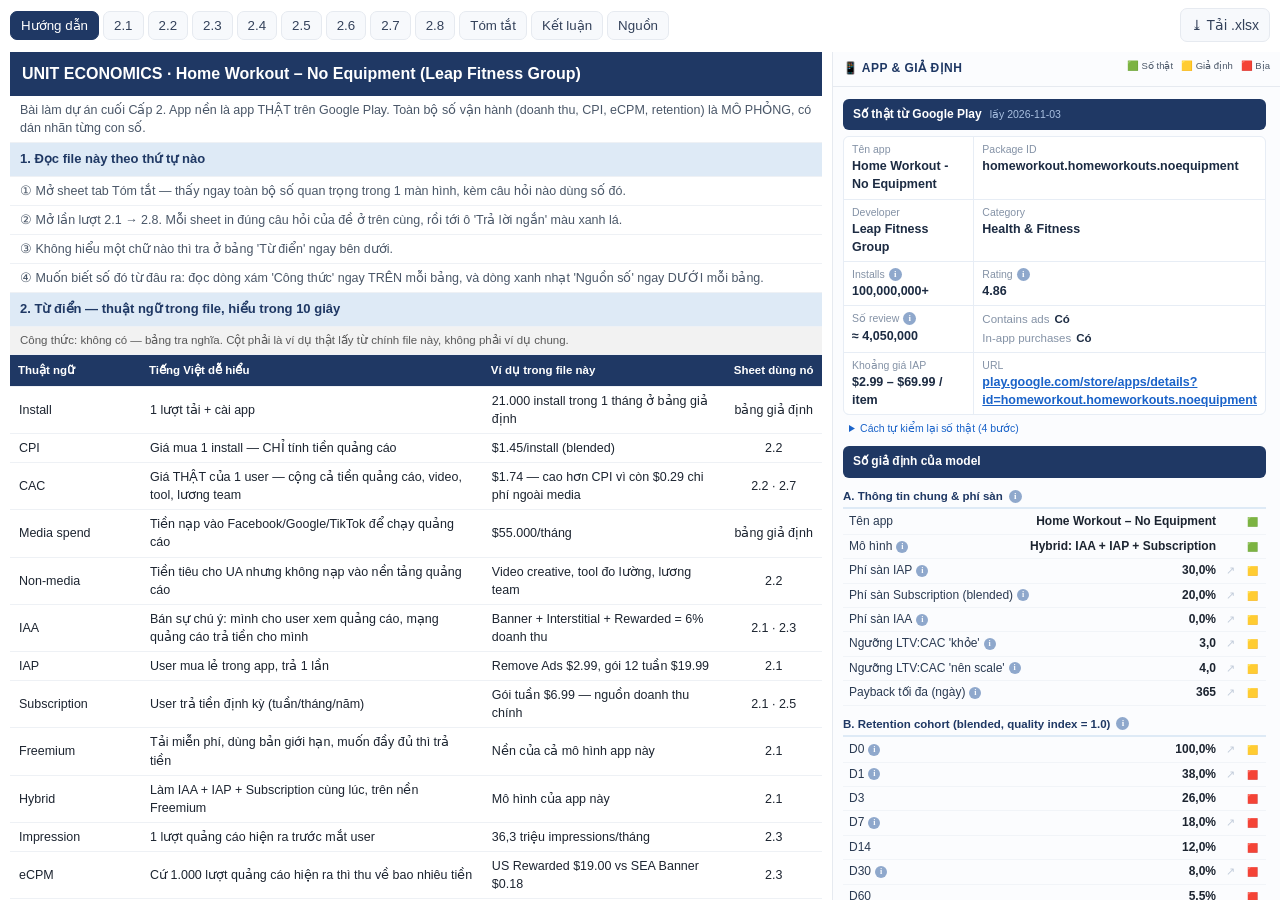
==== commit cf19795e: "add download button" ====
--- a/unit-economics/index.html
+++ b/unit-economics/index.html
@@ -9,6 +9,7 @@
 <body>
 <div class="pagebar">
   <nav class="tabs" id="tabs"><button class="tab" data-t="A_Huong_Dan">Hướng dẫn</button><button class="tab" data-t="2.1_Monetization">2.1</button><button class="tab" data-t="2.2_CPI_CAC">2.2</button><button class="tab" data-t="2.3_eCPM">2.3</button><button class="tab" data-t="2.4_ROAS">2.4</button><button class="tab" data-t="2.5_LTV">2.5</button><button class="tab" data-t="2.6_pLTV">2.6</button><button class="tab" data-t="2.7_LTV_CAC">2.7</button><button class="tab" data-t="2.8_Phan_Tang">2.8</button><button class="tab" data-t="B_Tom_Tat">Tóm tắt</button><button class="tab" data-t="E_Ket_Luan">Kết luận</button><button class="tab" data-t="F_Nguon_Cong_Cu">Nguồn</button></nav>
+  <a class="dl" href="../Unit_Economics_Home_Workout_bt2.xlsx" download>⤓ Tải .xlsx</a>
   <button class="dt" id="dtoggle">Dữ liệu ⇄</button>
 </div>
 <main class="split">
@@ -115,16 +116,16 @@
 <table class="grid"><tr class="r-fml"><td>Công thức: $/install của từng nguồn = % Gross LTV của nhóm × tỷ trọng nguồn trong nhóm × Gross LTV 365. Tổng % phải = 100%.</td></tr></table>
 <table class="grid"><colgroup><col><col><col><col><col><col></colgroup>
 <tr class="r-head"><th colspan="1" rowspan="1" class="">#</th><th colspan="1" rowspan="1" class="">Nguồn</th><th colspan="1" rowspan="1" class="n">Nhóm</th><th colspan="1" rowspan="1" class="">Chi tiết</th><th colspan="1" rowspan="1" class="n">% Gross LTV365<span class="info" tabindex="0" data-tip="&lt;b&gt;LTV&lt;/b&gt;&lt;br&gt;Tổng tiền 1 user mang lại trong cả vòng đời.&lt;br&gt;&lt;i&gt;Công thức: IAP + IAA + Subscription&lt;/i&gt;&lt;br&gt;Có dùng số của tab 2.5.">i</span></th><th colspan="1" rowspan="1" class="n">$ / install (365d)<span class="info" tabindex="0" data-tip="Có dùng số của tab 2.5 · 2.3_ECPM.">i</span></th></tr>
-<tr class="r-body"><td id="c-2.1_Monetization-A16" data-self="Banner · IAA" title="Ô nhập tay trong chính bảng này" data-lab="Banner · IAA" tabindex="0" colspan="1" rowspan="1" class="self">1</td><td id="c-2.1_Monetization-B16" colspan="1" rowspan="1" class="">Banner</td><td id="c-2.1_Monetization-C16" colspan="1" rowspan="1" class="n">IAA</td><td id="c-2.1_Monetization-D16" colspan="1" rowspan="1" class="">Hiển thị ở màn hình danh sách bài tập</td><td id="c-2.1_Monetization-E16" data-calc="$0,06 ÷ $7,88" data-res="0,8%" data-hd="% Gross LTV365" data-uses="2.5_LTV:G43,2.1_MONETIZATION:F16" data-src="D_GIA_DINH:69,D_GIA_DINH:70,D_GIA_DINH:71,D_GIA_DINH:72,D_GIA_DINH:32,D_GIA_DINH:33,D_GIA_DINH:34,D_GIA_DINH:39,D_GIA_DINH:40,D_GIA_DINH:62,D_GIA_DINH:48,D_GIA_DINH:55,D_GIA_DINH:56,D_GIA_DINH:63" data-nop="1" data-lab="Banner · IAA" tabindex="0" colspan="1" rowspan="1" class="n calc uses src">0,8%</td><td id="c-2.1_Monetization-F16" data-calc="$0,45 × 14,0%" data-res="$0,06" data-hd="$ / install (365d)" data-uses="2.5_LTV:G54,2.3_ECPM:E28" data-src="D_GIA_DINH:32,D_GIA_DINH:33,D_GIA_DINH:34,D_GIA_DINH:72" data-nop="1" data-lab="Banner · IAA" tabindex="0" colspan="1" rowspan="1" class="n calc uses src">$0,06</td></tr>
-<tr class="r-body"><td id="c-2.1_Monetization-A17" data-self="Interstitial · IAA" title="Ô nhập tay trong chính bảng này" data-lab="Interstitial · IAA" tabindex="0" colspan="1" rowspan="1" class="self">2</td><td id="c-2.1_Monetization-B17" colspan="1" rowspan="1" class="">Interstitial</td><td id="c-2.1_Monetization-C17" colspan="1" rowspan="1" class="n">IAA</td><td id="c-2.1_Monetization-D17" colspan="1" rowspan="1" class="">Sau khi kết thúc bài tập</td><td id="c-2.1_Monetization-E17" data-calc="$0,22 ÷ $7,88" data-res="2,8%" data-hd="% Gross LTV365" data-uses="2.5_LTV:G43,2.1_MONETIZATION:F17" data-src="D_GIA_DINH:69,D_GIA_DINH:70,D_GIA_DINH:71,D_GIA_DINH:72,D_GIA_DINH:32,D_GIA_DINH:33,D_GIA_DINH:34,D_GIA_DINH:39,D_GIA_DINH:40,D_GIA_DINH:62,D_GIA_DINH:48,D_GIA_DINH:55,D_GIA_DINH:56,D_GIA_DINH:63" data-nop="1" data-lab="Interstitial · IAA" tabindex="0" colspan="1" rowspan="1" class="n calc uses src">2,8%</td><td id="c-2.1_Monetization-F17" data-calc="$0,45 × 50,0%" data-res="$0,22" data-hd="$ / install (365d)" data-uses="2.5_LTV:G54,2.3_ECPM:E29" data-src="D_GIA_DINH:32,D_GIA_DINH:33,D_GIA_DINH:34,D_GIA_DINH:72" data-nop="1" data-lab="Interstitial · IAA" tabindex="0" colspan="1" rowspan="1" class="n calc uses src">$0,22</td></tr>
-<tr class="r-body"><td id="c-2.1_Monetization-A18" data-self="Rewarded video · IAA" title="Ô nhập tay trong chính bảng này" data-lab="Rewarded video · IAA" tabindex="0" colspan="1" rowspan="1" class="self">3</td><td id="c-2.1_Monetization-B18" colspan="1" rowspan="1" class="">Rewarded video</td><td id="c-2.1_Monetization-C18" colspan="1" rowspan="1" class="n">IAA</td><td id="c-2.1_Monetization-D18" colspan="1" rowspan="1" class="">Xem để mở bài tập / lượt coach</td><td id="c-2.1_Monetization-E18" data-calc="$0,16 ÷ $7,88" data-res="2,0%" data-hd="% Gross LTV365" data-uses="2.5_LTV:G43,2.1_MONETIZATION:F18" data-src="D_GIA_DINH:69,D_GIA_DINH:70,D_GIA_DINH:71,D_GIA_DINH:72,D_GIA_DINH:32,D_GIA_DINH:33,D_GIA_DINH:34,D_GIA_DINH:39,D_GIA_DINH:40,D_GIA_DINH:62,D_GIA_DINH:48,D_GIA_DINH:55,D_GIA_DINH:56,D_GIA_DINH:63" data-nop="1" data-lab="Rewarded video · IAA" tabindex="0" colspan="1" rowspan="1" class="n calc uses src">2,0%</td><td id="c-2.1_Monetization-F18" data-calc="$0,45 × 36,0%" data-res="$0,16" data-hd="$ / install (365d)" data-uses="2.5_LTV:G54,2.3_ECPM:E30" data-src="D_GIA_DINH:32,D_GIA_DINH:33,D_GIA_DINH:34,D_GIA_DINH:72" data-nop="1" data-lab="Rewarded video · IAA" tabindex="0" colspan="1" rowspan="1" class="n calc uses src">$0,16</td></tr>
-<tr class="r-body"><td id="c-2.1_Monetization-A19" data-self="Remove Ads (non-consumable) · IAP" title="Ô nhập tay trong chính bảng này" data-lab="Remove Ads (non-consumable) · IAP" tabindex="0" colspan="1" rowspan="1" class="self">4</td><td id="c-2.1_Monetization-B19" colspan="1" rowspan="1" class="">Remove Ads (non-consumable)</td><td id="c-2.1_Monetization-C19" colspan="1" rowspan="1" class="n">IAP</td><td id="c-2.1_Monetization-D19" colspan="1" rowspan="1" class="">Mua 1 lần, giá $2.99</td><td id="c-2.1_Monetization-E19" data-calc="$0,17 ÷ $7,88" data-res="2,2%" data-hd="% Gross LTV365" data-uses="2.5_LTV:G43,2.1_MONETIZATION:F19" data-src="D_GIA_DINH:69,D_GIA_DINH:70,D_GIA_DINH:71,D_GIA_DINH:72,D_GIA_DINH:32,D_GIA_DINH:33,D_GIA_DINH:34,D_GIA_DINH:39,D_GIA_DINH:40,D_GIA_DINH:62,D_GIA_DINH:48,D_GIA_DINH:55,D_GIA_DINH:56,D_GIA_DINH:63,D_GIA_DINH:41" data-nop="1" data-lab="Remove Ads (non-consumable) · IAP" tabindex="0" colspan="1" rowspan="1" class="n calc uses src">2,2%</td><td id="c-2.1_Monetization-F19" data-calc="$0,86 × 20,0%" data-res="$0,17" data-hd="$ / install (365d)" data-uses="2.5_LTV:G55" data-src="D_GIA_DINH:39,D_GIA_DINH:40,D_GIA_DINH:62,D_GIA_DINH:72,D_GIA_DINH:41" data-lab="Remove Ads (non-consumable) · IAP" tabindex="0" colspan="1" rowspan="1" class="n calc uses src">$0,17</td></tr>
-<tr class="r-body"><td id="c-2.1_Monetization-A20" data-self="Gói chương trình 12 tuần · IAP" title="Ô nhập tay trong chính bảng này" data-lab="Gói chương trình 12 tuần · IAP" tabindex="0" colspan="1" rowspan="1" class="self">5</td><td id="c-2.1_Monetization-B20" colspan="1" rowspan="1" class="">Gói chương trình 12 tuần</td><td id="c-2.1_Monetization-C20" colspan="1" rowspan="1" class="n">IAP</td><td id="c-2.1_Monetization-D20" colspan="1" rowspan="1" class="">Non-consumable, giá $19.99</td><td id="c-2.1_Monetization-E20" data-calc="$0,43 ÷ $7,88" data-res="5,5%" data-hd="% Gross LTV365" data-uses="2.5_LTV:G43,2.1_MONETIZATION:F20" data-src="D_GIA_DINH:69,D_GIA_DINH:70,D_GIA_DINH:71,D_GIA_DINH:72,D_GIA_DINH:32,D_GIA_DINH:33,D_GIA_DINH:34,D_GIA_DINH:39,D_GIA_DINH:40,D_GIA_DINH:62,D_GIA_DINH:48,D_GIA_DINH:55,D_GIA_DINH:56,D_GIA_DINH:63,D_GIA_DINH:42" data-nop="1" data-lab="Gói chương trình 12 tuần · IAP" tabindex="0" colspan="1" rowspan="1" class="n calc uses src">5,5%</td><td id="c-2.1_Monetization-F20" data-calc="$0,86 × 50,0%" data-res="$0,43" data-hd="$ / install (365d)" data-uses="2.5_LTV:G55" data-src="D_GIA_DINH:39,D_GIA_DINH:40,D_GIA_DINH:62,D_GIA_DINH:72,D_GIA_DINH:42" data-lab="Gói chương trình 12 tuần · IAP" tabindex="0" colspan="1" rowspan="1" class="n calc uses src">$0,43</td></tr>
-<tr class="r-body"><td id="c-2.1_Monetization-A21" data-self="Coach credit (consumable) · IAP" title="Ô nhập tay trong chính bảng này" data-lab="Coach credit (consumable) · IAP" tabindex="0" colspan="1" rowspan="1" class="self">6</td><td id="c-2.1_Monetization-B21" colspan="1" rowspan="1" class="">Coach credit (consumable)</td><td id="c-2.1_Monetization-C21" colspan="1" rowspan="1" class="n">IAP</td><td id="c-2.1_Monetization-D21" colspan="1" rowspan="1" class="">Mua lặp trong app</td><td id="c-2.1_Monetization-E21" data-calc="$0,26 ÷ $7,88" data-res="3,3%" data-hd="% Gross LTV365" data-uses="2.5_LTV:G43,2.1_MONETIZATION:F21" data-src="D_GIA_DINH:69,D_GIA_DINH:70,D_GIA_DINH:71,D_GIA_DINH:72,D_GIA_DINH:32,D_GIA_DINH:33,D_GIA_DINH:34,D_GIA_DINH:39,D_GIA_DINH:40,D_GIA_DINH:62,D_GIA_DINH:48,D_GIA_DINH:55,D_GIA_DINH:56,D_GIA_DINH:63,D_GIA_DINH:43" data-nop="1" data-lab="Coach credit (consumable) · IAP" tabindex="0" colspan="1" rowspan="1" class="n calc uses src">3,3%</td><td id="c-2.1_Monetization-F21" data-calc="$0,86 × 30,0%" data-res="$0,26" data-hd="$ / install (365d)" data-uses="2.5_LTV:G55" data-src="D_GIA_DINH:39,D_GIA_DINH:40,D_GIA_DINH:62,D_GIA_DINH:72,D_GIA_DINH:43" data-lab="Coach credit (consumable) · IAP" tabindex="0" colspan="1" rowspan="1" class="n calc uses src">$0,26</td></tr>
-<tr class="r-body"><td id="c-2.1_Monetization-A22" data-self="Sub — gói tuần · Subscription" title="Ô nhập tay trong chính bảng này" data-lab="Sub — gói tuần · Subscription" tabindex="0" colspan="1" rowspan="1" class="self">7</td><td id="c-2.1_Monetization-B22" colspan="1" rowspan="1" class="">Sub — gói tuần</td><td id="c-2.1_Monetization-C22" colspan="1" rowspan="1" class="n">Subscription</td><td id="c-2.1_Monetization-D22" colspan="1" rowspan="1" class="">Giá $6.99/tuần, trial 3 ngày</td><td id="c-2.1_Monetization-E22" data-calc="$3,20 ÷ $7,88" data-res="40,6%" data-hd="% Gross LTV365" data-uses="2.5_LTV:G43,2.1_MONETIZATION:F22" data-src="D_GIA_DINH:69,D_GIA_DINH:70,D_GIA_DINH:71,D_GIA_DINH:72,D_GIA_DINH:32,D_GIA_DINH:33,D_GIA_DINH:34,D_GIA_DINH:39,D_GIA_DINH:40,D_GIA_DINH:62,D_GIA_DINH:48,D_GIA_DINH:55,D_GIA_DINH:56,D_GIA_DINH:63,D_GIA_DINH:52,D_GIA_DINH:49" data-nop="1" data-lab="Sub — gói tuần · Subscription" tabindex="0" colspan="1" rowspan="1" class="n calc uses src">40,6%</td><td id="c-2.1_Monetization-F22" data-calc="$6,57 × 20,0% × $6,99 × 52 ÷ 12 ÷ $12,45" data-res="$3,20" data-hd="$ / install (365d)" data-uses="2.5_LTV:G56" data-src="D_GIA_DINH:48,D_GIA_DINH:55,D_GIA_DINH:56,D_GIA_DINH:63,D_GIA_DINH:72,D_GIA_DINH:52,D_GIA_DINH:49" data-lab="Sub — gói tuần · Subscription" tabindex="0" colspan="1" rowspan="1" class="n calc uses src">$3,20</td></tr>
-<tr class="r-body"><td id="c-2.1_Monetization-A23" data-self="Sub — gói tháng · Subscription" title="Ô nhập tay trong chính bảng này" data-lab="Sub — gói tháng · Subscription" tabindex="0" colspan="1" rowspan="1" class="self">8</td><td id="c-2.1_Monetization-B23" colspan="1" rowspan="1" class="">Sub — gói tháng</td><td id="c-2.1_Monetization-C23" colspan="1" rowspan="1" class="n">Subscription</td><td id="c-2.1_Monetization-D23" colspan="1" rowspan="1" class="">Giá $12.99/tháng</td><td id="c-2.1_Monetization-E23" data-calc="$2,06 ÷ $7,88" data-res="26,1%" data-hd="% Gross LTV365" data-uses="2.5_LTV:G43,2.1_MONETIZATION:F23" data-src="D_GIA_DINH:69,D_GIA_DINH:70,D_GIA_DINH:71,D_GIA_DINH:72,D_GIA_DINH:32,D_GIA_DINH:33,D_GIA_DINH:34,D_GIA_DINH:39,D_GIA_DINH:40,D_GIA_DINH:62,D_GIA_DINH:48,D_GIA_DINH:55,D_GIA_DINH:56,D_GIA_DINH:63,D_GIA_DINH:53,D_GIA_DINH:50" data-nop="1" data-lab="Sub — gói tháng · Subscription" tabindex="0" colspan="1" rowspan="1" class="n calc uses src">26,1%</td><td id="c-2.1_Monetization-F23" data-calc="$6,57 × 30,0% × $12,99 ÷ $12,45" data-res="$2,06" data-hd="$ / install (365d)" data-uses="2.5_LTV:G56" data-src="D_GIA_DINH:48,D_GIA_DINH:55,D_GIA_DINH:56,D_GIA_DINH:63,D_GIA_DINH:72,D_GIA_DINH:53,D_GIA_DINH:50" data-lab="Sub — gói tháng · Subscription" tabindex="0" colspan="1" rowspan="1" class="n calc uses src">$2,06</td></tr>
-<tr class="r-body"><td id="c-2.1_Monetization-A24" data-self="Sub — gói năm · Subscription" title="Ô nhập tay trong chính bảng này" data-lab="Sub — gói năm · Subscription" tabindex="0" colspan="1" rowspan="1" class="self">9</td><td id="c-2.1_Monetization-B24" colspan="1" rowspan="1" class="">Sub — gói năm</td><td id="c-2.1_Monetization-C24" colspan="1" rowspan="1" class="n">Subscription</td><td id="c-2.1_Monetization-D24" colspan="1" rowspan="1" class="">Giá $59.99/năm</td><td id="c-2.1_Monetization-E24" data-calc="$1,32 ÷ $7,88" data-res="16,7%" data-hd="% Gross LTV365" data-uses="2.5_LTV:G43,2.1_MONETIZATION:F24" data-src="D_GIA_DINH:69,D_GIA_DINH:70,D_GIA_DINH:71,D_GIA_DINH:72,D_GIA_DINH:32,D_GIA_DINH:33,D_GIA_DINH:34,D_GIA_DINH:39,D_GIA_DINH:40,D_GIA_DINH:62,D_GIA_DINH:48,D_GIA_DINH:55,D_GIA_DINH:56,D_GIA_DINH:63,D_GIA_DINH:54,D_GIA_DINH:51" data-nop="1" data-lab="Sub — gói năm · Subscription" tabindex="0" colspan="1" rowspan="1" class="n calc uses src">16,7%</td><td id="c-2.1_Monetization-F24" data-calc="$6,57 × 50,0% × $59,99 ÷ 12 ÷ $12,45" data-res="$1,32" data-hd="$ / install (365d)" data-uses="2.5_LTV:G56" data-src="D_GIA_DINH:48,D_GIA_DINH:55,D_GIA_DINH:56,D_GIA_DINH:63,D_GIA_DINH:72,D_GIA_DINH:54,D_GIA_DINH:51" data-lab="Sub — gói năm · Subscription" tabindex="0" colspan="1" rowspan="1" class="n calc uses src">$1,32</td></tr>
-<tr class="r-body"><td id="c-2.1_Monetization-A25" data-self="Khác (offerwall, affiliate, tài tr" title="Ô nhập tay trong chính bảng này" data-lab="Khác (offerwall, affiliate, tài tr" tabindex="0" colspan="1" rowspan="1" class="self">10</td><td id="c-2.1_Monetization-B25" colspan="1" rowspan="1" class="">Khác (offerwall, affiliate, tài trợ)</td><td id="c-2.1_Monetization-C25" colspan="1" rowspan="1" class="n">Khác</td><td id="c-2.1_Monetization-D25" colspan="1" rowspan="1" class="">Không triển khai → 0%</td><td id="c-2.1_Monetization-E25" data-calc="$0,00 ÷ $7,88" data-res="0,0%" data-hd="% Gross LTV365" data-uses="2.5_LTV:G43,2.1_MONETIZATION:F25" data-src="D_GIA_DINH:69,D_GIA_DINH:70,D_GIA_DINH:71,D_GIA_DINH:72,D_GIA_DINH:32,D_GIA_DINH:33,D_GIA_DINH:34,D_GIA_DINH:39,D_GIA_DINH:40,D_GIA_DINH:62,D_GIA_DINH:48,D_GIA_DINH:55,D_GIA_DINH:56,D_GIA_DINH:63" data-nop="1" data-lab="Khác (offerwall, affiliate, tài tr" tabindex="0" colspan="1" rowspan="1" class="n calc uses src">0,0%</td><td id="c-2.1_Monetization-F25" data-self="Khác (offerwall, affiliate, tài tr" title="Ô nhập tay trong chính bảng này" data-lab="Khác (offerwall, affiliate, tài tr" tabindex="0" colspan="1" rowspan="1" class="n self">$0,00</td></tr>
+<tr class="r-body"><td id="c-2.1_Monetization-A16" data-self="Banner · IAA" title="Ô nhập tay trong chính bảng này" data-lab="Banner · IAA" tabindex="0" data-hd="#" colspan="1" rowspan="1" class="self">1</td><td id="c-2.1_Monetization-B16" colspan="1" rowspan="1" class="">Banner</td><td id="c-2.1_Monetization-C16" colspan="1" rowspan="1" class="n">IAA</td><td id="c-2.1_Monetization-D16" colspan="1" rowspan="1" class="">Hiển thị ở màn hình danh sách bài tập</td><td id="c-2.1_Monetization-E16" data-calc="$0,06 ÷ $7,88" data-res="0,8%" data-hd="% Gross LTV365" data-uses="2.5_LTV:G43,2.1_MONETIZATION:F16" data-src="D_GIA_DINH:69,D_GIA_DINH:70,D_GIA_DINH:71,D_GIA_DINH:72,D_GIA_DINH:32,D_GIA_DINH:33,D_GIA_DINH:34,D_GIA_DINH:39,D_GIA_DINH:40,D_GIA_DINH:62,D_GIA_DINH:48,D_GIA_DINH:55,D_GIA_DINH:56,D_GIA_DINH:63" data-nop="1" data-lab="Banner · IAA" tabindex="0" colspan="1" rowspan="1" class="n calc uses src">0,8%</td><td id="c-2.1_Monetization-F16" data-calc="$0,45 × 14,0%" data-res="$0,06" data-hd="$ / install (365d)" data-uses="2.5_LTV:G54,2.3_ECPM:E28" data-src="D_GIA_DINH:32,D_GIA_DINH:33,D_GIA_DINH:34,D_GIA_DINH:72" data-nop="1" data-lab="Banner · IAA" tabindex="0" colspan="1" rowspan="1" class="n calc uses src">$0,06</td></tr>
+<tr class="r-body"><td id="c-2.1_Monetization-A17" data-self="Interstitial · IAA" title="Ô nhập tay trong chính bảng này" data-lab="Interstitial · IAA" tabindex="0" data-hd="#" colspan="1" rowspan="1" class="self">2</td><td id="c-2.1_Monetization-B17" colspan="1" rowspan="1" class="">Interstitial</td><td id="c-2.1_Monetization-C17" colspan="1" rowspan="1" class="n">IAA</td><td id="c-2.1_Monetization-D17" colspan="1" rowspan="1" class="">Sau khi kết thúc bài tập</td><td id="c-2.1_Monetization-E17" data-calc="$0,22 ÷ $7,88" data-res="2,8%" data-hd="% Gross LTV365" data-uses="2.5_LTV:G43,2.1_MONETIZATION:F17" data-src="D_GIA_DINH:69,D_GIA_DINH:70,D_GIA_DINH:71,D_GIA_DINH:72,D_GIA_DINH:32,D_GIA_DINH:33,D_GIA_DINH:34,D_GIA_DINH:39,D_GIA_DINH:40,D_GIA_DINH:62,D_GIA_DINH:48,D_GIA_DINH:55,D_GIA_DINH:56,D_GIA_DINH:63" data-nop="1" data-lab="Interstitial · IAA" tabindex="0" colspan="1" rowspan="1" class="n calc uses src">2,8%</td><td id="c-2.1_Monetization-F17" data-calc="$0,45 × 50,0%" data-res="$0,22" data-hd="$ / install (365d)" data-uses="2.5_LTV:G54,2.3_ECPM:E29" data-src="D_GIA_DINH:32,D_GIA_DINH:33,D_GIA_DINH:34,D_GIA_DINH:72" data-nop="1" data-lab="Interstitial · IAA" tabindex="0" colspan="1" rowspan="1" class="n calc uses src">$0,22</td></tr>
+<tr class="r-body"><td id="c-2.1_Monetization-A18" data-self="Rewarded video · IAA" title="Ô nhập tay trong chính bảng này" data-lab="Rewarded video · IAA" tabindex="0" data-hd="#" colspan="1" rowspan="1" class="self">3</td><td id="c-2.1_Monetization-B18" colspan="1" rowspan="1" class="">Rewarded video</td><td id="c-2.1_Monetization-C18" colspan="1" rowspan="1" class="n">IAA</td><td id="c-2.1_Monetization-D18" colspan="1" rowspan="1" class="">Xem để mở bài tập / lượt coach</td><td id="c-2.1_Monetization-E18" data-calc="$0,16 ÷ $7,88" data-res="2,0%" data-hd="% Gross LTV365" data-uses="2.5_LTV:G43,2.1_MONETIZATION:F18" data-src="D_GIA_DINH:69,D_GIA_DINH:70,D_GIA_DINH:71,D_GIA_DINH:72,D_GIA_DINH:32,D_GIA_DINH:33,D_GIA_DINH:34,D_GIA_DINH:39,D_GIA_DINH:40,D_GIA_DINH:62,D_GIA_DINH:48,D_GIA_DINH:55,D_GIA_DINH:56,D_GIA_DINH:63" data-nop="1" data-lab="Rewarded video · IAA" tabindex="0" colspan="1" rowspan="1" class="n calc uses src">2,0%</td><td id="c-2.1_Monetization-F18" data-calc="$0,45 × 36,0%" data-res="$0,16" data-hd="$ / install (365d)" data-uses="2.5_LTV:G54,2.3_ECPM:E30" data-src="D_GIA_DINH:32,D_GIA_DINH:33,D_GIA_DINH:34,D_GIA_DINH:72" data-nop="1" data-lab="Rewarded video · IAA" tabindex="0" colspan="1" rowspan="1" class="n calc uses src">$0,16</td></tr>
+<tr class="r-body"><td id="c-2.1_Monetization-A19" data-self="Remove Ads (non-consumable) · IAP" title="Ô nhập tay trong chính bảng này" data-lab="Remove Ads (non-consumable) · IAP" tabindex="0" data-hd="#" colspan="1" rowspan="1" class="self">4</td><td id="c-2.1_Monetization-B19" colspan="1" rowspan="1" class="">Remove Ads (non-consumable)</td><td id="c-2.1_Monetization-C19" colspan="1" rowspan="1" class="n">IAP</td><td id="c-2.1_Monetization-D19" colspan="1" rowspan="1" class="">Mua 1 lần, giá $2.99</td><td id="c-2.1_Monetization-E19" data-calc="$0,17 ÷ $7,88" data-res="2,2%" data-hd="% Gross LTV365" data-uses="2.5_LTV:G43,2.1_MONETIZATION:F19" data-src="D_GIA_DINH:69,D_GIA_DINH:70,D_GIA_DINH:71,D_GIA_DINH:72,D_GIA_DINH:32,D_GIA_DINH:33,D_GIA_DINH:34,D_GIA_DINH:39,D_GIA_DINH:40,D_GIA_DINH:62,D_GIA_DINH:48,D_GIA_DINH:55,D_GIA_DINH:56,D_GIA_DINH:63,D_GIA_DINH:41" data-nop="1" data-lab="Remove Ads (non-consumable) · IAP" tabindex="0" colspan="1" rowspan="1" class="n calc uses src">2,2%</td><td id="c-2.1_Monetization-F19" data-calc="$0,86 × 20,0%" data-res="$0,17" data-hd="$ / install (365d)" data-uses="2.5_LTV:G55" data-src="D_GIA_DINH:39,D_GIA_DINH:40,D_GIA_DINH:62,D_GIA_DINH:72,D_GIA_DINH:41" data-lab="Remove Ads (non-consumable) · IAP" tabindex="0" colspan="1" rowspan="1" class="n calc uses src">$0,17</td></tr>
+<tr class="r-body"><td id="c-2.1_Monetization-A20" data-self="Gói chương trình 12 tuần · IAP" title="Ô nhập tay trong chính bảng này" data-lab="Gói chương trình 12 tuần · IAP" tabindex="0" data-hd="#" colspan="1" rowspan="1" class="self">5</td><td id="c-2.1_Monetization-B20" colspan="1" rowspan="1" class="">Gói chương trình 12 tuần</td><td id="c-2.1_Monetization-C20" colspan="1" rowspan="1" class="n">IAP</td><td id="c-2.1_Monetization-D20" colspan="1" rowspan="1" class="">Non-consumable, giá $19.99</td><td id="c-2.1_Monetization-E20" data-calc="$0,43 ÷ $7,88" data-res="5,5%" data-hd="% Gross LTV365" data-uses="2.5_LTV:G43,2.1_MONETIZATION:F20" data-src="D_GIA_DINH:69,D_GIA_DINH:70,D_GIA_DINH:71,D_GIA_DINH:72,D_GIA_DINH:32,D_GIA_DINH:33,D_GIA_DINH:34,D_GIA_DINH:39,D_GIA_DINH:40,D_GIA_DINH:62,D_GIA_DINH:48,D_GIA_DINH:55,D_GIA_DINH:56,D_GIA_DINH:63,D_GIA_DINH:42" data-nop="1" data-lab="Gói chương trình 12 tuần · IAP" tabindex="0" colspan="1" rowspan="1" class="n calc uses src">5,5%</td><td id="c-2.1_Monetization-F20" data-calc="$0,86 × 50,0%" data-res="$0,43" data-hd="$ / install (365d)" data-uses="2.5_LTV:G55" data-src="D_GIA_DINH:39,D_GIA_DINH:40,D_GIA_DINH:62,D_GIA_DINH:72,D_GIA_DINH:42" data-lab="Gói chương trình 12 tuần · IAP" tabindex="0" colspan="1" rowspan="1" class="n calc uses src">$0,43</td></tr>
+<tr class="r-body"><td id="c-2.1_Monetization-A21" data-self="Coach credit (consumable) · IAP" title="Ô nhập tay trong chính bảng này" data-lab="Coach credit (consumable) · IAP" tabindex="0" data-hd="#" colspan="1" rowspan="1" class="self">6</td><td id="c-2.1_Monetization-B21" colspan="1" rowspan="1" class="">Coach credit (consumable)</td><td id="c-2.1_Monetization-C21" colspan="1" rowspan="1" class="n">IAP</td><td id="c-2.1_Monetization-D21" colspan="1" rowspan="1" class="">Mua lặp trong app</td><td id="c-2.1_Monetization-E21" data-calc="$0,26 ÷ $7,88" data-res="3,3%" data-hd="% Gross LTV365" data-uses="2.5_LTV:G43,2.1_MONETIZATION:F21" data-src="D_GIA_DINH:69,D_GIA_DINH:70,D_GIA_DINH:71,D_GIA_DINH:72,D_GIA_DINH:32,D_GIA_DINH:33,D_GIA_DINH:34,D_GIA_DINH:39,D_GIA_DINH:40,D_GIA_DINH:62,D_GIA_DINH:48,D_GIA_DINH:55,D_GIA_DINH:56,D_GIA_DINH:63,D_GIA_DINH:43" data-nop="1" data-lab="Coach credit (consumable) · IAP" tabindex="0" colspan="1" rowspan="1" class="n calc uses src">3,3%</td><td id="c-2.1_Monetization-F21" data-calc="$0,86 × 30,0%" data-res="$0,26" data-hd="$ / install (365d)" data-uses="2.5_LTV:G55" data-src="D_GIA_DINH:39,D_GIA_DINH:40,D_GIA_DINH:62,D_GIA_DINH:72,D_GIA_DINH:43" data-lab="Coach credit (consumable) · IAP" tabindex="0" colspan="1" rowspan="1" class="n calc uses src">$0,26</td></tr>
+<tr class="r-body"><td id="c-2.1_Monetization-A22" data-self="Sub — gói tuần · Subscription" title="Ô nhập tay trong chính bảng này" data-lab="Sub — gói tuần · Subscription" tabindex="0" data-hd="#" colspan="1" rowspan="1" class="self">7</td><td id="c-2.1_Monetization-B22" colspan="1" rowspan="1" class="">Sub — gói tuần</td><td id="c-2.1_Monetization-C22" colspan="1" rowspan="1" class="n">Subscription</td><td id="c-2.1_Monetization-D22" colspan="1" rowspan="1" class="">Giá $6.99/tuần, trial 3 ngày</td><td id="c-2.1_Monetization-E22" data-calc="$3,20 ÷ $7,88" data-res="40,6%" data-hd="% Gross LTV365" data-uses="2.5_LTV:G43,2.1_MONETIZATION:F22" data-src="D_GIA_DINH:69,D_GIA_DINH:70,D_GIA_DINH:71,D_GIA_DINH:72,D_GIA_DINH:32,D_GIA_DINH:33,D_GIA_DINH:34,D_GIA_DINH:39,D_GIA_DINH:40,D_GIA_DINH:62,D_GIA_DINH:48,D_GIA_DINH:55,D_GIA_DINH:56,D_GIA_DINH:63,D_GIA_DINH:52,D_GIA_DINH:49" data-nop="1" data-lab="Sub — gói tuần · Subscription" tabindex="0" colspan="1" rowspan="1" class="n calc uses src">40,6%</td><td id="c-2.1_Monetization-F22" data-calc="$6,57 × 20,0% × $6,99 × 52 ÷ 12 ÷ $12,45" data-res="$3,20" data-hd="$ / install (365d)" data-uses="2.5_LTV:G56" data-src="D_GIA_DINH:48,D_GIA_DINH:55,D_GIA_DINH:56,D_GIA_DINH:63,D_GIA_DINH:72,D_GIA_DINH:52,D_GIA_DINH:49" data-lab="Sub — gói tuần · Subscription" tabindex="0" colspan="1" rowspan="1" class="n calc uses src">$3,20</td></tr>
+<tr class="r-body"><td id="c-2.1_Monetization-A23" data-self="Sub — gói tháng · Subscription" title="Ô nhập tay trong chính bảng này" data-lab="Sub — gói tháng · Subscription" tabindex="0" data-hd="#" colspan="1" rowspan="1" class="self">8</td><td id="c-2.1_Monetization-B23" colspan="1" rowspan="1" class="">Sub — gói tháng</td><td id="c-2.1_Monetization-C23" colspan="1" rowspan="1" class="n">Subscription</td><td id="c-2.1_Monetization-D23" colspan="1" rowspan="1" class="">Giá $12.99/tháng</td><td id="c-2.1_Monetization-E23" data-calc="$2,06 ÷ $7,88" data-res="26,1%" data-hd="% Gross LTV365" data-uses="2.5_LTV:G43,2.1_MONETIZATION:F23" data-src="D_GIA_DINH:69,D_GIA_DINH:70,D_GIA_DINH:71,D_GIA_DINH:72,D_GIA_DINH:32,D_GIA_DINH:33,D_GIA_DINH:34,D_GIA_DINH:39,D_GIA_DINH:40,D_GIA_DINH:62,D_GIA_DINH:48,D_GIA_DINH:55,D_GIA_DINH:56,D_GIA_DINH:63,D_GIA_DINH:53,D_GIA_DINH:50" data-nop="1" data-lab="Sub — gói tháng · Subscription" tabindex="0" colspan="1" rowspan="1" class="n calc uses src">26,1%</td><td id="c-2.1_Monetization-F23" data-calc="$6,57 × 30,0% × $12,99 ÷ $12,45" data-res="$2,06" data-hd="$ / install (365d)" data-uses="2.5_LTV:G56" data-src="D_GIA_DINH:48,D_GIA_DINH:55,D_GIA_DINH:56,D_GIA_DINH:63,D_GIA_DINH:72,D_GIA_DINH:53,D_GIA_DINH:50" data-lab="Sub — gói tháng · Subscription" tabindex="0" colspan="1" rowspan="1" class="n calc uses src">$2,06</td></tr>
+<tr class="r-body"><td id="c-2.1_Monetization-A24" data-self="Sub — gói năm · Subscription" title="Ô nhập tay trong chính bảng này" data-lab="Sub — gói năm · Subscription" tabindex="0" data-hd="#" colspan="1" rowspan="1" class="self">9</td><td id="c-2.1_Monetization-B24" colspan="1" rowspan="1" class="">Sub — gói năm</td><td id="c-2.1_Monetization-C24" colspan="1" rowspan="1" class="n">Subscription</td><td id="c-2.1_Monetization-D24" colspan="1" rowspan="1" class="">Giá $59.99/năm</td><td id="c-2.1_Monetization-E24" data-calc="$1,32 ÷ $7,88" data-res="16,7%" data-hd="% Gross LTV365" data-uses="2.5_LTV:G43,2.1_MONETIZATION:F24" data-src="D_GIA_DINH:69,D_GIA_DINH:70,D_GIA_DINH:71,D_GIA_DINH:72,D_GIA_DINH:32,D_GIA_DINH:33,D_GIA_DINH:34,D_GIA_DINH:39,D_GIA_DINH:40,D_GIA_DINH:62,D_GIA_DINH:48,D_GIA_DINH:55,D_GIA_DINH:56,D_GIA_DINH:63,D_GIA_DINH:54,D_GIA_DINH:51" data-nop="1" data-lab="Sub — gói năm · Subscription" tabindex="0" colspan="1" rowspan="1" class="n calc uses src">16,7%</td><td id="c-2.1_Monetization-F24" data-calc="$6,57 × 50,0% × $59,99 ÷ 12 ÷ $12,45" data-res="$1,32" data-hd="$ / install (365d)" data-uses="2.5_LTV:G56" data-src="D_GIA_DINH:48,D_GIA_DINH:55,D_GIA_DINH:56,D_GIA_DINH:63,D_GIA_DINH:72,D_GIA_DINH:54,D_GIA_DINH:51" data-lab="Sub — gói năm · Subscription" tabindex="0" colspan="1" rowspan="1" class="n calc uses src">$1,32</td></tr>
+<tr class="r-body"><td id="c-2.1_Monetization-A25" data-self="Khác (offerwall, affiliate, tài tr" title="Ô nhập tay trong chính bảng này" data-lab="Khác (offerwall, affiliate, tài tr" tabindex="0" data-hd="#" colspan="1" rowspan="1" class="self">10</td><td id="c-2.1_Monetization-B25" colspan="1" rowspan="1" class="">Khác (offerwall, affiliate, tài trợ)</td><td id="c-2.1_Monetization-C25" colspan="1" rowspan="1" class="n">Khác</td><td id="c-2.1_Monetization-D25" colspan="1" rowspan="1" class="">Không triển khai → 0%</td><td id="c-2.1_Monetization-E25" data-calc="$0,00 ÷ $7,88" data-res="0,0%" data-hd="% Gross LTV365" data-uses="2.5_LTV:G43,2.1_MONETIZATION:F25" data-src="D_GIA_DINH:69,D_GIA_DINH:70,D_GIA_DINH:71,D_GIA_DINH:72,D_GIA_DINH:32,D_GIA_DINH:33,D_GIA_DINH:34,D_GIA_DINH:39,D_GIA_DINH:40,D_GIA_DINH:62,D_GIA_DINH:48,D_GIA_DINH:55,D_GIA_DINH:56,D_GIA_DINH:63" data-nop="1" data-lab="Khác (offerwall, affiliate, tài tr" tabindex="0" colspan="1" rowspan="1" class="n calc uses src">0,0%</td><td id="c-2.1_Monetization-F25" data-self="Khác (offerwall, affiliate, tài tr" title="Ô nhập tay trong chính bảng này" data-lab="Khác (offerwall, affiliate, tài tr" tabindex="0" data-hd="$ / install (365d)" colspan="1" rowspan="1" class="n self">$0,00</td></tr>
 <tr class="r-body"><td class="n" colspan="1" rowspan="1"></td><td id="c-2.1_Monetization-B26" colspan="1" rowspan="1" class="tot">TỔNG</td><td class="n" colspan="1" rowspan="1"></td><td colspan="1" rowspan="1"></td><td id="c-2.1_Monetization-E26" data-calc="(0,8% + 2,8% + 2,0% + 2,2% + 5,5% + 3,3% + 40,6% + 26,1% + 16,7% + 0,0%)" data-res="100,0%" data-hd="% Gross LTV365" data-uses="2.1_MONETIZATION:E16,2.1_MONETIZATION:E17,2.1_MONETIZATION:E18,2.1_MONETIZATION:E19,2.1_MONETIZATION:E20,2.1_MONETIZATION:E21,2.1_MONETIZATION:E22,2.1_MONETIZATION:E23,2.1_MONETIZATION:E24,2.1_MONETIZATION:E25" data-src="D_GIA_DINH:69,D_GIA_DINH:70,D_GIA_DINH:71,D_GIA_DINH:72,D_GIA_DINH:32,D_GIA_DINH:33,D_GIA_DINH:34,D_GIA_DINH:39,D_GIA_DINH:40,D_GIA_DINH:62,D_GIA_DINH:48,D_GIA_DINH:55,D_GIA_DINH:56,D_GIA_DINH:63,D_GIA_DINH:41,D_GIA_DINH:42,D_GIA_DINH:43,D_GIA_DINH:52,D_GIA_DINH:49,D_GIA_DINH:53,D_GIA_DINH:50,D_GIA_DINH:54,D_GIA_DINH:51" data-nop="1" data-lab="TỔNG" tabindex="0" colspan="1" rowspan="1" class="tot n calc uses src">100,0%</td><td id="c-2.1_Monetization-F26" data-calc="($0,06 + $0,22 + $0,16 + $0,17 + $0,43 + $0,26 + $3,20 + $2,06 + $1,32 + $0,00)" data-res="$7,88" data-hd="$ / install (365d)" data-uses="2.1_MONETIZATION:F16,2.1_MONETIZATION:F17,2.1_MONETIZATION:F18,2.1_MONETIZATION:F19,2.1_MONETIZATION:F20,2.1_MONETIZATION:F21,2.1_MONETIZATION:F22,2.1_MONETIZATION:F23,2.1_MONETIZATION:F24,2.1_MONETIZATION:F25" data-src="D_GIA_DINH:32,D_GIA_DINH:33,D_GIA_DINH:34,D_GIA_DINH:72,D_GIA_DINH:39,D_GIA_DINH:40,D_GIA_DINH:62,D_GIA_DINH:41,D_GIA_DINH:42,D_GIA_DINH:43,D_GIA_DINH:48,D_GIA_DINH:55,D_GIA_DINH:56,D_GIA_DINH:63,D_GIA_DINH:52,D_GIA_DINH:49,D_GIA_DINH:53,D_GIA_DINH:50,D_GIA_DINH:54,D_GIA_DINH:51" data-nop="1" data-lab="TỔNG" tabindex="0" colspan="1" rowspan="1" class="tot n calc uses src">$7,88</td></tr>
 <tr class="r-body"><td class="n" colspan="1" rowspan="1"></td><td id="c-2.1_Monetization-B27" colspan="1" rowspan="1" class="">Kiểm tra đủ 100%</td><td id="c-2.1_Monetization-C27" data-uses="2.1_MONETIZATION:E26" data-lab="Kiểm tra đủ 100%" tabindex="0" data-src="D_GIA_DINH:69,D_GIA_DINH:70,D_GIA_DINH:71,D_GIA_DINH:72,D_GIA_DINH:32,D_GIA_DINH:33,D_GIA_DINH:34,D_GIA_DINH:39,D_GIA_DINH:40,D_GIA_DINH:62,D_GIA_DINH:48,D_GIA_DINH:55,D_GIA_DINH:56,D_GIA_DINH:63,D_GIA_DINH:41,D_GIA_DINH:42,D_GIA_DINH:43,D_GIA_DINH:52,D_GIA_DINH:49,D_GIA_DINH:53,D_GIA_DINH:50,D_GIA_DINH:54,D_GIA_DINH:51" data-nop="1" colspan="2" rowspan="1" class="uses src">OK — đủ 100%</td><td class="n" colspan="1" rowspan="1"></td><td class="n" colspan="1" rowspan="1"></td></tr>
 </table>
@@ -164,32 +165,32 @@
 <table class="grid"><tr class="r-fml"><td>Công thức: eCPM ($) = Doanh thu ÷ Impressions × 1000  |  Doanh thu là số giả lập bám benchmark eCPM ngành; Impressions = DAU × 30 × impressions/DAU của format × tỷ trọng geo. Cột eCPM là cột TÍNH RA, không nhập tay — đúng như report AdMob chỉ cho impressions + revenue.</td></tr></table>
 <table class="grid fixed"><colgroup><col style="width:12.64%"><col style="width:12.90%"><col style="width:12.64%"><col style="width:13.79%"><col style="width:22.73%"><col style="width:12.64%"><col style="width:12.64%"></colgroup>
 <tr class="r-head"><th colspan="1" rowspan="1" class="">Geo</th><th colspan="1" rowspan="1" class="n">Định dạng</th><th colspan="1" rowspan="1" class="n">Impressions<span class="info" tabindex="0" data-tip="&lt;b&gt;Impressions&lt;/b&gt;&lt;br&gt;1 lượt quảng cáo hiện ra trước mắt user.">i</span></th><th colspan="1" rowspan="1" class="n">Doanh thu ($)</th><th colspan="1" rowspan="1" class="n">eCPM ($) = D ÷ C × 1000<span class="info" tabindex="0" data-tip="&lt;b&gt;eCPM&lt;/b&gt;&lt;br&gt;Cứ 1.000 lượt quảng cáo hiện ra thì thu về bao nhiêu tiền.&lt;br&gt;&lt;i&gt;Công thức: Doanh thu ÷ Impressions × 1.000&lt;/i&gt;">i</span></th><th colspan="1" rowspan="1" class="n">Loại</th><th colspan="1" rowspan="1"></th></tr>
-<tr class="r-body"><td id="c-2.3_eCPM-A7" colspan="1" rowspan="1" class="">US</td><td id="c-2.3_eCPM-B7" colspan="1" rowspan="1" class="n">Banner</td><td id="c-2.3_eCPM-C7" data-self="US · Banner" title="Ô nhập tay trong chính bảng này" data-lab="US · Banner" tabindex="0" colspan="1" rowspan="1" class="inp n self">7.920.000</td><td id="c-2.3_eCPM-D7" data-self="US · Banner" title="Ô nhập tay trong chính bảng này" data-lab="US · Banner" tabindex="0" colspan="1" rowspan="1" class="inp n self">$7.524</td><td id="c-2.3_eCPM-E7" data-calc="$7.524 ÷ 7.920.000 × 1000" data-res="$0,95" data-hd="eCPM ($) = D ÷ C × 1000" data-uses="2.3_ECPM:D7,2.3_ECPM:C7" data-lab="US · Banner" tabindex="0" colspan="1" rowspan="1" class="n calc uses">$0,95</td><td id="c-2.3_eCPM-F7" colspan="1" rowspan="1" class="n">🟨 ASSUMED</td><td colspan="1" rowspan="1"></td></tr>
-<tr class="r-body"><td id="c-2.3_eCPM-A8" colspan="1" rowspan="1" class="">US</td><td id="c-2.3_eCPM-B8" colspan="1" rowspan="1" class="n">Interstitial</td><td id="c-2.3_eCPM-C8" data-self="US · Interstitial" title="Ô nhập tay trong chính bảng này" data-lab="US · Interstitial" tabindex="0" colspan="1" rowspan="1" class="inp n self">1.980.000</td><td id="c-2.3_eCPM-D8" data-self="US · Interstitial" title="Ô nhập tay trong chính bảng này" data-lab="US · Interstitial" tabindex="0" colspan="1" rowspan="1" class="inp n self">$26.730</td><td id="c-2.3_eCPM-E8" data-calc="$26.730 ÷ 1.980.000 × 1000" data-res="$13,50" data-hd="eCPM ($) = D ÷ C × 1000" data-uses="2.3_ECPM:D8,2.3_ECPM:C8" data-lab="US · Interstitial" tabindex="0" colspan="1" rowspan="1" class="n calc uses">$13,50</td><td id="c-2.3_eCPM-F8" colspan="1" rowspan="1" class="n">🟨 ASSUMED</td><td colspan="1" rowspan="1"></td></tr>
-<tr class="r-body"><td id="c-2.3_eCPM-A9" colspan="1" rowspan="1" class="">US</td><td id="c-2.3_eCPM-B9" colspan="1" rowspan="1" class="n">Rewarded</td><td id="c-2.3_eCPM-C9" data-self="US · Rewarded" title="Ô nhập tay trong chính bảng này" data-lab="US · Rewarded" tabindex="0" colspan="1" rowspan="1" class="inp n self">990.000</td><td id="c-2.3_eCPM-D9" data-self="US · Rewarded" title="Ô nhập tay trong chính bảng này" data-lab="US · Rewarded" tabindex="0" colspan="1" rowspan="1" class="inp n self">$18.810</td><td id="c-2.3_eCPM-E9" data-calc="$18.810 ÷ 990.000 × 1000" data-res="$19,00" data-hd="eCPM ($) = D ÷ C × 1000" data-uses="2.3_ECPM:D9,2.3_ECPM:C9" data-lab="US · Rewarded" tabindex="0" colspan="1" rowspan="1" class="n calc uses">$19,00</td><td id="c-2.3_eCPM-F9" colspan="1" rowspan="1" class="n">🟨 ASSUMED</td><td colspan="1" rowspan="1"></td></tr>
-<tr class="r-body"><td id="c-2.3_eCPM-A10" colspan="1" rowspan="1" class="">EU</td><td id="c-2.3_eCPM-B10" colspan="1" rowspan="1" class="n">Banner</td><td id="c-2.3_eCPM-C10" data-self="EU · Banner" title="Ô nhập tay trong chính bảng này" data-lab="EU · Banner" tabindex="0" colspan="1" rowspan="1" class="inp n self">7.920.000</td><td id="c-2.3_eCPM-D10" data-self="EU · Banner" title="Ô nhập tay trong chính bảng này" data-lab="EU · Banner" tabindex="0" colspan="1" rowspan="1" class="inp n self">$4.356</td><td id="c-2.3_eCPM-E10" data-calc="$4.356 ÷ 7.920.000 × 1000" data-res="$0,55" data-hd="eCPM ($) = D ÷ C × 1000" data-uses="2.3_ECPM:D10,2.3_ECPM:C10" data-lab="EU · Banner" tabindex="0" colspan="1" rowspan="1" class="n calc uses">$0,55</td><td id="c-2.3_eCPM-F10" colspan="1" rowspan="1" class="n">🟨 ASSUMED</td><td colspan="1" rowspan="1"></td></tr>
-<tr class="r-body"><td id="c-2.3_eCPM-A11" colspan="1" rowspan="1" class="">EU</td><td id="c-2.3_eCPM-B11" colspan="1" rowspan="1" class="n">Interstitial</td><td id="c-2.3_eCPM-C11" data-self="EU · Interstitial" title="Ô nhập tay trong chính bảng này" data-lab="EU · Interstitial" tabindex="0" colspan="1" rowspan="1" class="inp n self">1.980.000</td><td id="c-2.3_eCPM-D11" data-self="EU · Interstitial" title="Ô nhập tay trong chính bảng này" data-lab="EU · Interstitial" tabindex="0" colspan="1" rowspan="1" class="inp n self">$15.444</td><td id="c-2.3_eCPM-E11" data-calc="$15.444 ÷ 1.980.000 × 1000" data-res="$7,80" data-hd="eCPM ($) = D ÷ C × 1000" data-uses="2.3_ECPM:D11,2.3_ECPM:C11" data-lab="EU · Interstitial" tabindex="0" colspan="1" rowspan="1" class="n calc uses">$7,80</td><td id="c-2.3_eCPM-F11" colspan="1" rowspan="1" class="n">🟨 ASSUMED</td><td colspan="1" rowspan="1"></td></tr>
-<tr class="r-body"><td id="c-2.3_eCPM-A12" colspan="1" rowspan="1" class="">EU</td><td id="c-2.3_eCPM-B12" colspan="1" rowspan="1" class="n">Rewarded</td><td id="c-2.3_eCPM-C12" data-self="EU · Rewarded" title="Ô nhập tay trong chính bảng này" data-lab="EU · Rewarded" tabindex="0" colspan="1" rowspan="1" class="inp n self">990.000</td><td id="c-2.3_eCPM-D12" data-self="EU · Rewarded" title="Ô nhập tay trong chính bảng này" data-lab="EU · Rewarded" tabindex="0" colspan="1" rowspan="1" class="inp n self">$11.088</td><td id="c-2.3_eCPM-E12" data-calc="$11.088 ÷ 990.000 × 1000" data-res="$11,20" data-hd="eCPM ($) = D ÷ C × 1000" data-uses="2.3_ECPM:D12,2.3_ECPM:C12" data-lab="EU · Rewarded" tabindex="0" colspan="1" rowspan="1" class="n calc uses">$11,20</td><td id="c-2.3_eCPM-F12" colspan="1" rowspan="1" class="n">🟨 ASSUMED</td><td colspan="1" rowspan="1"></td></tr>
-<tr class="r-body"><td id="c-2.3_eCPM-A13" colspan="1" rowspan="1" class="">SEA</td><td id="c-2.3_eCPM-B13" colspan="1" rowspan="1" class="n">Banner</td><td id="c-2.3_eCPM-C13" data-self="SEA · Banner" title="Ô nhập tay trong chính bảng này" data-lab="SEA · Banner" tabindex="0" colspan="1" rowspan="1" class="inp n self">10.560.000</td><td id="c-2.3_eCPM-D13" data-self="SEA · Banner" title="Ô nhập tay trong chính bảng này" data-lab="SEA · Banner" tabindex="0" colspan="1" rowspan="1" class="inp n self">$1.901</td><td id="c-2.3_eCPM-E13" data-calc="$1.901 ÷ 10.560.000 × 1000" data-res="$0,18" data-hd="eCPM ($) = D ÷ C × 1000" data-uses="2.3_ECPM:D13,2.3_ECPM:C13" data-lab="SEA · Banner" tabindex="0" colspan="1" rowspan="1" class="n calc uses">$0,18</td><td id="c-2.3_eCPM-F13" colspan="1" rowspan="1" class="n">🟨 ASSUMED</td><td colspan="1" rowspan="1"></td></tr>
-<tr class="r-body"><td id="c-2.3_eCPM-A14" colspan="1" rowspan="1" class="">SEA</td><td id="c-2.3_eCPM-B14" colspan="1" rowspan="1" class="n">Interstitial</td><td id="c-2.3_eCPM-C14" data-self="SEA · Interstitial" title="Ô nhập tay trong chính bảng này" data-lab="SEA · Interstitial" tabindex="0" colspan="1" rowspan="1" class="inp n self">2.640.000</td><td id="c-2.3_eCPM-D14" data-self="SEA · Interstitial" title="Ô nhập tay trong chính bảng này" data-lab="SEA · Interstitial" tabindex="0" colspan="1" rowspan="1" class="inp n self">$6.864</td><td id="c-2.3_eCPM-E14" data-calc="$6.864 ÷ 2.640.000 × 1000" data-res="$2,60" data-hd="eCPM ($) = D ÷ C × 1000" data-uses="2.3_ECPM:D14,2.3_ECPM:C14" data-lab="SEA · Interstitial" tabindex="0" colspan="1" rowspan="1" class="n calc uses">$2,60</td><td id="c-2.3_eCPM-F14" colspan="1" rowspan="1" class="n">🟨 ASSUMED</td><td colspan="1" rowspan="1"></td></tr>
-<tr class="r-body"><td id="c-2.3_eCPM-A15" colspan="1" rowspan="1" class="">SEA</td><td id="c-2.3_eCPM-B15" colspan="1" rowspan="1" class="n">Rewarded</td><td id="c-2.3_eCPM-C15" data-self="SEA · Rewarded" title="Ô nhập tay trong chính bảng này" data-lab="SEA · Rewarded" tabindex="0" colspan="1" rowspan="1" class="inp n self">1.320.000</td><td id="c-2.3_eCPM-D15" data-self="SEA · Rewarded" title="Ô nhập tay trong chính bảng này" data-lab="SEA · Rewarded" tabindex="0" colspan="1" rowspan="1" class="inp n self">$5.412</td><td id="c-2.3_eCPM-E15" data-calc="$5.412 ÷ 1.320.000 × 1000" data-res="$4,10" data-hd="eCPM ($) = D ÷ C × 1000" data-uses="2.3_ECPM:D15,2.3_ECPM:C15" data-lab="SEA · Rewarded" tabindex="0" colspan="1" rowspan="1" class="n calc uses">$4,10</td><td id="c-2.3_eCPM-F15" colspan="1" rowspan="1" class="n">🟨 ASSUMED</td><td colspan="1" rowspan="1"></td></tr>
+<tr class="r-body"><td id="c-2.3_eCPM-A7" colspan="1" rowspan="1" class="">US</td><td id="c-2.3_eCPM-B7" colspan="1" rowspan="1" class="n">Banner</td><td id="c-2.3_eCPM-C7" data-self="US · Banner" title="Ô nhập tay trong chính bảng này" data-lab="US · Banner" tabindex="0" data-hd="Impressions" colspan="1" rowspan="1" class="inp n self">7.920.000</td><td id="c-2.3_eCPM-D7" data-self="US · Banner" title="Ô nhập tay trong chính bảng này" data-lab="US · Banner" tabindex="0" data-hd="Doanh thu ($)" colspan="1" rowspan="1" class="inp n self">$7.524</td><td id="c-2.3_eCPM-E7" data-calc="$7.524 ÷ 7.920.000 × 1000" data-res="$0,95" data-hd="eCPM ($) = D ÷ C × 1000" data-uses="2.3_ECPM:D7,2.3_ECPM:C7" data-lab="US · Banner" tabindex="0" colspan="1" rowspan="1" class="n calc uses">$0,95</td><td id="c-2.3_eCPM-F7" colspan="1" rowspan="1" class="n">🟨 ASSUMED</td><td colspan="1" rowspan="1"></td></tr>
+<tr class="r-body"><td id="c-2.3_eCPM-A8" colspan="1" rowspan="1" class="">US</td><td id="c-2.3_eCPM-B8" colspan="1" rowspan="1" class="n">Interstitial</td><td id="c-2.3_eCPM-C8" data-self="US · Interstitial" title="Ô nhập tay trong chính bảng này" data-lab="US · Interstitial" tabindex="0" data-hd="Impressions" colspan="1" rowspan="1" class="inp n self">1.980.000</td><td id="c-2.3_eCPM-D8" data-self="US · Interstitial" title="Ô nhập tay trong chính bảng này" data-lab="US · Interstitial" tabindex="0" data-hd="Doanh thu ($)" colspan="1" rowspan="1" class="inp n self">$26.730</td><td id="c-2.3_eCPM-E8" data-calc="$26.730 ÷ 1.980.000 × 1000" data-res="$13,50" data-hd="eCPM ($) = D ÷ C × 1000" data-uses="2.3_ECPM:D8,2.3_ECPM:C8" data-lab="US · Interstitial" tabindex="0" colspan="1" rowspan="1" class="n calc uses">$13,50</td><td id="c-2.3_eCPM-F8" colspan="1" rowspan="1" class="n">🟨 ASSUMED</td><td colspan="1" rowspan="1"></td></tr>
+<tr class="r-body"><td id="c-2.3_eCPM-A9" colspan="1" rowspan="1" class="">US</td><td id="c-2.3_eCPM-B9" colspan="1" rowspan="1" class="n">Rewarded</td><td id="c-2.3_eCPM-C9" data-self="US · Rewarded" title="Ô nhập tay trong chính bảng này" data-lab="US · Rewarded" tabindex="0" data-hd="Impressions" colspan="1" rowspan="1" class="inp n self">990.000</td><td id="c-2.3_eCPM-D9" data-self="US · Rewarded" title="Ô nhập tay trong chính bảng này" data-lab="US · Rewarded" tabindex="0" data-hd="Doanh thu ($)" colspan="1" rowspan="1" class="inp n self">$18.810</td><td id="c-2.3_eCPM-E9" data-calc="$18.810 ÷ 990.000 × 1000" data-res="$19,00" data-hd="eCPM ($) = D ÷ C × 1000" data-uses="2.3_ECPM:D9,2.3_ECPM:C9" data-lab="US · Rewarded" tabindex="0" colspan="1" rowspan="1" class="n calc uses">$19,00</td><td id="c-2.3_eCPM-F9" colspan="1" rowspan="1" class="n">🟨 ASSUMED</td><td colspan="1" rowspan="1"></td></tr>
+<tr class="r-body"><td id="c-2.3_eCPM-A10" colspan="1" rowspan="1" class="">EU</td><td id="c-2.3_eCPM-B10" colspan="1" rowspan="1" class="n">Banner</td><td id="c-2.3_eCPM-C10" data-self="EU · Banner" title="Ô nhập tay trong chính bảng này" data-lab="EU · Banner" tabindex="0" data-hd="Impressions" colspan="1" rowspan="1" class="inp n self">7.920.000</td><td id="c-2.3_eCPM-D10" data-self="EU · Banner" title="Ô nhập tay trong chính bảng này" data-lab="EU · Banner" tabindex="0" data-hd="Doanh thu ($)" colspan="1" rowspan="1" class="inp n self">$4.356</td><td id="c-2.3_eCPM-E10" data-calc="$4.356 ÷ 7.920.000 × 1000" data-res="$0,55" data-hd="eCPM ($) = D ÷ C × 1000" data-uses="2.3_ECPM:D10,2.3_ECPM:C10" data-lab="EU · Banner" tabindex="0" colspan="1" rowspan="1" class="n calc uses">$0,55</td><td id="c-2.3_eCPM-F10" colspan="1" rowspan="1" class="n">🟨 ASSUMED</td><td colspan="1" rowspan="1"></td></tr>
+<tr class="r-body"><td id="c-2.3_eCPM-A11" colspan="1" rowspan="1" class="">EU</td><td id="c-2.3_eCPM-B11" colspan="1" rowspan="1" class="n">Interstitial</td><td id="c-2.3_eCPM-C11" data-self="EU · Interstitial" title="Ô nhập tay trong chính bảng này" data-lab="EU · Interstitial" tabindex="0" data-hd="Impressions" colspan="1" rowspan="1" class="inp n self">1.980.000</td><td id="c-2.3_eCPM-D11" data-self="EU · Interstitial" title="Ô nhập tay trong chính bảng này" data-lab="EU · Interstitial" tabindex="0" data-hd="Doanh thu ($)" colspan="1" rowspan="1" class="inp n self">$15.444</td><td id="c-2.3_eCPM-E11" data-calc="$15.444 ÷ 1.980.000 × 1000" data-res="$7,80" data-hd="eCPM ($) = D ÷ C × 1000" data-uses="2.3_ECPM:D11,2.3_ECPM:C11" data-lab="EU · Interstitial" tabindex="0" colspan="1" rowspan="1" class="n calc uses">$7,80</td><td id="c-2.3_eCPM-F11" colspan="1" rowspan="1" class="n">🟨 ASSUMED</td><td colspan="1" rowspan="1"></td></tr>
+<tr class="r-body"><td id="c-2.3_eCPM-A12" colspan="1" rowspan="1" class="">EU</td><td id="c-2.3_eCPM-B12" colspan="1" rowspan="1" class="n">Rewarded</td><td id="c-2.3_eCPM-C12" data-self="EU · Rewarded" title="Ô nhập tay trong chính bảng này" data-lab="EU · Rewarded" tabindex="0" data-hd="Impressions" colspan="1" rowspan="1" class="inp n self">990.000</td><td id="c-2.3_eCPM-D12" data-self="EU · Rewarded" title="Ô nhập tay trong chính bảng này" data-lab="EU · Rewarded" tabindex="0" data-hd="Doanh thu ($)" colspan="1" rowspan="1" class="inp n self">$11.088</td><td id="c-2.3_eCPM-E12" data-calc="$11.088 ÷ 990.000 × 1000" data-res="$11,20" data-hd="eCPM ($) = D ÷ C × 1000" data-uses="2.3_ECPM:D12,2.3_ECPM:C12" data-lab="EU · Rewarded" tabindex="0" colspan="1" rowspan="1" class="n calc uses">$11,20</td><td id="c-2.3_eCPM-F12" colspan="1" rowspan="1" class="n">🟨 ASSUMED</td><td colspan="1" rowspan="1"></td></tr>
+<tr class="r-body"><td id="c-2.3_eCPM-A13" colspan="1" rowspan="1" class="">SEA</td><td id="c-2.3_eCPM-B13" colspan="1" rowspan="1" class="n">Banner</td><td id="c-2.3_eCPM-C13" data-self="SEA · Banner" title="Ô nhập tay trong chính bảng này" data-lab="SEA · Banner" tabindex="0" data-hd="Impressions" colspan="1" rowspan="1" class="inp n self">10.560.000</td><td id="c-2.3_eCPM-D13" data-self="SEA · Banner" title="Ô nhập tay trong chính bảng này" data-lab="SEA · Banner" tabindex="0" data-hd="Doanh thu ($)" colspan="1" rowspan="1" class="inp n self">$1.901</td><td id="c-2.3_eCPM-E13" data-calc="$1.901 ÷ 10.560.000 × 1000" data-res="$0,18" data-hd="eCPM ($) = D ÷ C × 1000" data-uses="2.3_ECPM:D13,2.3_ECPM:C13" data-lab="SEA · Banner" tabindex="0" colspan="1" rowspan="1" class="n calc uses">$0,18</td><td id="c-2.3_eCPM-F13" colspan="1" rowspan="1" class="n">🟨 ASSUMED</td><td colspan="1" rowspan="1"></td></tr>
+<tr class="r-body"><td id="c-2.3_eCPM-A14" colspan="1" rowspan="1" class="">SEA</td><td id="c-2.3_eCPM-B14" colspan="1" rowspan="1" class="n">Interstitial</td><td id="c-2.3_eCPM-C14" data-self="SEA · Interstitial" title="Ô nhập tay trong chính bảng này" data-lab="SEA · Interstitial" tabindex="0" data-hd="Impressions" colspan="1" rowspan="1" class="inp n self">2.640.000</td><td id="c-2.3_eCPM-D14" data-self="SEA · Interstitial" title="Ô nhập tay trong chính bảng này" data-lab="SEA · Interstitial" tabindex="0" data-hd="Doanh thu ($)" colspan="1" rowspan="1" class="inp n self">$6.864</td><td id="c-2.3_eCPM-E14" data-calc="$6.864 ÷ 2.640.000 × 1000" data-res="$2,60" data-hd="eCPM ($) = D ÷ C × 1000" data-uses="2.3_ECPM:D14,2.3_ECPM:C14" data-lab="SEA · Interstitial" tabindex="0" colspan="1" rowspan="1" class="n calc uses">$2,60</td><td id="c-2.3_eCPM-F14" colspan="1" rowspan="1" class="n">🟨 ASSUMED</td><td colspan="1" rowspan="1"></td></tr>
+<tr class="r-body"><td id="c-2.3_eCPM-A15" colspan="1" rowspan="1" class="">SEA</td><td id="c-2.3_eCPM-B15" colspan="1" rowspan="1" class="n">Rewarded</td><td id="c-2.3_eCPM-C15" data-self="SEA · Rewarded" title="Ô nhập tay trong chính bảng này" data-lab="SEA · Rewarded" tabindex="0" data-hd="Impressions" colspan="1" rowspan="1" class="inp n self">1.320.000</td><td id="c-2.3_eCPM-D15" data-self="SEA · Rewarded" title="Ô nhập tay trong chính bảng này" data-lab="SEA · Rewarded" tabindex="0" data-hd="Doanh thu ($)" colspan="1" rowspan="1" class="inp n self">$5.412</td><td id="c-2.3_eCPM-E15" data-calc="$5.412 ÷ 1.320.000 × 1000" data-res="$4,10" data-hd="eCPM ($) = D ÷ C × 1000" data-uses="2.3_ECPM:D15,2.3_ECPM:C15" data-lab="SEA · Rewarded" tabindex="0" colspan="1" rowspan="1" class="n calc uses">$4,10</td><td id="c-2.3_eCPM-F15" colspan="1" rowspan="1" class="n">🟨 ASSUMED</td><td colspan="1" rowspan="1"></td></tr>
 <tr class="r-body"><td id="c-2.3_eCPM-A16" colspan="1" rowspan="1" class="tot">TỔNG</td><td class="n" colspan="1" rowspan="1"></td><td id="c-2.3_eCPM-C16" data-calc="(7.920.000 + 1.980.000 + 990.000 + 7.920.000 + 1.980.000 + 990.000 + 10.560.000 + 2.640.000 + 1.320.000)" data-res="36.300.000" data-hd="Impressions" data-uses="2.3_ECPM:C7,2.3_ECPM:C8,2.3_ECPM:C9,2.3_ECPM:C10,2.3_ECPM:C11,2.3_ECPM:C12,2.3_ECPM:C13,2.3_ECPM:C14,2.3_ECPM:C15" data-lab="TỔNG" tabindex="0" colspan="1" rowspan="1" class="tot n calc uses">36.300.000</td><td id="c-2.3_eCPM-D16" data-calc="($7.524 + $26.730 + $18.810 + $4.356 + $15.444 + $11.088 + $1.901 + $6.864 + $5.412)" data-res="$98.129" data-hd="Doanh thu ($)" data-uses="2.3_ECPM:D7,2.3_ECPM:D8,2.3_ECPM:D9,2.3_ECPM:D10,2.3_ECPM:D11,2.3_ECPM:D12,2.3_ECPM:D13,2.3_ECPM:D14,2.3_ECPM:D15" data-lab="TỔNG" tabindex="0" colspan="1" rowspan="1" class="tot n calc uses">$98.129</td><td id="c-2.3_eCPM-E16" data-calc="$98.129 ÷ 36.300.000 × 1000" data-res="$2,70" data-hd="eCPM ($) = D ÷ C × 1000" data-uses="2.3_ECPM:D16,2.3_ECPM:C16" data-lab="TỔNG" tabindex="0" colspan="1" rowspan="1" class="tot n calc uses">$2,70</td><td class="n" colspan="1" rowspan="1"></td><td id="c-2.3_eCPM-G16" colspan="1" rowspan="1" class="">← eCPM tổng</td></tr>
 </table>
 <table class="grid"><tr class="r-sec"><td>B. eCPM theo Geo</td></tr></table>
 <table class="grid"><tr class="r-fml"><td>Công thức: eCPM geo = Tổng doanh thu geo ÷ Tổng impressions geo × 1000  |  % doanh thu = doanh thu geo ÷ tổng doanh thu</td></tr></table>
 <table class="grid fixed"><colgroup><col style="width:20.00%"><col style="width:20.00%"><col style="width:20.00%"><col style="width:20.00%"><col style="width:20.00%"></colgroup>
 <tr class="r-head"><th colspan="1" rowspan="1" class="">Geo</th><th colspan="1" rowspan="1" class="n">Impressions<span class="info" tabindex="0" data-tip="&lt;b&gt;Impressions&lt;/b&gt;&lt;br&gt;1 lượt quảng cáo hiện ra trước mắt user.">i</span></th><th colspan="1" rowspan="1" class="n">Doanh thu ($)</th><th colspan="1" rowspan="1" class="n">eCPM ($)<span class="info" tabindex="0" data-tip="&lt;b&gt;eCPM&lt;/b&gt;&lt;br&gt;Cứ 1.000 lượt quảng cáo hiện ra thì thu về bao nhiêu tiền.&lt;br&gt;&lt;i&gt;Công thức: Doanh thu ÷ Impressions × 1.000&lt;/i&gt;">i</span></th><th colspan="1" rowspan="1" class="n">% doanh thu</th></tr>
-<tr class="r-body"><td id="c-2.3_eCPM-A21" colspan="1" rowspan="1" class="">US</td><td id="c-2.3_eCPM-B21" data-uses="2.3_ECPM:C7,2.3_ECPM:C8,2.3_ECPM:C9,2.3_ECPM:A7,2.3_ECPM:A8,2.3_ECPM:A9,2.3_ECPM:A21" data-lab="US" tabindex="0" colspan="1" rowspan="1" class="n uses">10.890.000</td><td id="c-2.3_eCPM-C21" data-uses="2.3_ECPM:D7,2.3_ECPM:D8,2.3_ECPM:D9,2.3_ECPM:A7,2.3_ECPM:A8,2.3_ECPM:A9,2.3_ECPM:A21" data-lab="US" tabindex="0" colspan="1" rowspan="1" class="n uses">$53.064</td><td id="c-2.3_eCPM-D21" data-calc="$53.064 ÷ 10.890.000 × 1000" data-res="$4,87" data-hd="eCPM ($)" data-uses="2.3_ECPM:C21,2.3_ECPM:B21" data-lab="US" tabindex="0" colspan="1" rowspan="1" class="n calc uses">$4,87</td><td id="c-2.3_eCPM-E21" data-calc="$53.064 ÷ $98.129" data-res="54,1%" data-hd="% doanh thu" data-uses="2.3_ECPM:C21,2.3_ECPM:D16" data-lab="US" tabindex="0" colspan="1" rowspan="1" class="n calc uses">54,1%</td></tr>
-<tr class="r-body"><td id="c-2.3_eCPM-A22" colspan="1" rowspan="1" class="">EU</td><td id="c-2.3_eCPM-B22" data-uses="2.3_ECPM:C10,2.3_ECPM:C11,2.3_ECPM:C12,2.3_ECPM:A10,2.3_ECPM:A11,2.3_ECPM:A12,2.3_ECPM:A22" data-lab="EU" tabindex="0" colspan="1" rowspan="1" class="n uses">10.890.000</td><td id="c-2.3_eCPM-C22" data-uses="2.3_ECPM:D10,2.3_ECPM:D11,2.3_ECPM:D12,2.3_ECPM:A10,2.3_ECPM:A11,2.3_ECPM:A12,2.3_ECPM:A22" data-lab="EU" tabindex="0" colspan="1" rowspan="1" class="n uses">$30.888</td><td id="c-2.3_eCPM-D22" data-calc="$30.888 ÷ 10.890.000 × 1000" data-res="$2,84" data-hd="eCPM ($)" data-uses="2.3_ECPM:C22,2.3_ECPM:B22" data-lab="EU" tabindex="0" colspan="1" rowspan="1" class="n calc uses">$2,84</td><td id="c-2.3_eCPM-E22" data-calc="$30.888 ÷ $98.129" data-res="31,5%" data-hd="% doanh thu" data-uses="2.3_ECPM:C22,2.3_ECPM:D16" data-lab="EU" tabindex="0" colspan="1" rowspan="1" class="n calc uses">31,5%</td></tr>
-<tr class="r-body"><td id="c-2.3_eCPM-A23" colspan="1" rowspan="1" class="">SEA</td><td id="c-2.3_eCPM-B23" data-uses="2.3_ECPM:C13,2.3_ECPM:C14,2.3_ECPM:C15,2.3_ECPM:A13,2.3_ECPM:A14,2.3_ECPM:A15,2.3_ECPM:A23" data-lab="SEA" tabindex="0" colspan="1" rowspan="1" class="n uses">14.520.000</td><td id="c-2.3_eCPM-C23" data-uses="2.3_ECPM:D13,2.3_ECPM:D14,2.3_ECPM:D15,2.3_ECPM:A13,2.3_ECPM:A14,2.3_ECPM:A15,2.3_ECPM:A23" data-lab="SEA" tabindex="0" colspan="1" rowspan="1" class="n uses">$14.177</td><td id="c-2.3_eCPM-D23" data-calc="$14.177 ÷ 14.520.000 × 1000" data-res="$0,98" data-hd="eCPM ($)" data-uses="2.3_ECPM:C23,2.3_ECPM:B23" data-lab="SEA" tabindex="0" colspan="1" rowspan="1" class="n calc uses">$0,98</td><td id="c-2.3_eCPM-E23" data-calc="$14.177 ÷ $98.129" data-res="14,4%" data-hd="% doanh thu" data-uses="2.3_ECPM:C23,2.3_ECPM:D16" data-lab="SEA" tabindex="0" colspan="1" rowspan="1" class="n calc uses">14,4%</td></tr>
+<tr class="r-body"><td id="c-2.3_eCPM-A21" colspan="1" rowspan="1" class="">US</td><td id="c-2.3_eCPM-B21" data-uses="2.3_ECPM:C7,2.3_ECPM:C8,2.3_ECPM:C9,2.3_ECPM:A7,2.3_ECPM:A8,2.3_ECPM:A9,2.3_ECPM:A21" data-lab="US" tabindex="0" data-hd="Impressions" colspan="1" rowspan="1" class="n uses">10.890.000</td><td id="c-2.3_eCPM-C21" data-uses="2.3_ECPM:D7,2.3_ECPM:D8,2.3_ECPM:D9,2.3_ECPM:A7,2.3_ECPM:A8,2.3_ECPM:A9,2.3_ECPM:A21" data-lab="US" tabindex="0" data-hd="Doanh thu ($)" colspan="1" rowspan="1" class="n uses">$53.064</td><td id="c-2.3_eCPM-D21" data-calc="$53.064 ÷ 10.890.000 × 1000" data-res="$4,87" data-hd="eCPM ($)" data-uses="2.3_ECPM:C21,2.3_ECPM:B21" data-lab="US" tabindex="0" colspan="1" rowspan="1" class="n calc uses">$4,87</td><td id="c-2.3_eCPM-E21" data-calc="$53.064 ÷ $98.129" data-res="54,1%" data-hd="% doanh thu" data-uses="2.3_ECPM:C21,2.3_ECPM:D16" data-lab="US" tabindex="0" colspan="1" rowspan="1" class="n calc uses">54,1%</td></tr>
+<tr class="r-body"><td id="c-2.3_eCPM-A22" colspan="1" rowspan="1" class="">EU</td><td id="c-2.3_eCPM-B22" data-uses="2.3_ECPM:C10,2.3_ECPM:C11,2.3_ECPM:C12,2.3_ECPM:A10,2.3_ECPM:A11,2.3_ECPM:A12,2.3_ECPM:A22" data-lab="EU" tabindex="0" data-hd="Impressions" colspan="1" rowspan="1" class="n uses">10.890.000</td><td id="c-2.3_eCPM-C22" data-uses="2.3_ECPM:D10,2.3_ECPM:D11,2.3_ECPM:D12,2.3_ECPM:A10,2.3_ECPM:A11,2.3_ECPM:A12,2.3_ECPM:A22" data-lab="EU" tabindex="0" data-hd="Doanh thu ($)" colspan="1" rowspan="1" class="n uses">$30.888</td><td id="c-2.3_eCPM-D22" data-calc="$30.888 ÷ 10.890.000 × 1000" data-res="$2,84" data-hd="eCPM ($)" data-uses="2.3_ECPM:C22,2.3_ECPM:B22" data-lab="EU" tabindex="0" colspan="1" rowspan="1" class="n calc uses">$2,84</td><td id="c-2.3_eCPM-E22" data-calc="$30.888 ÷ $98.129" data-res="31,5%" data-hd="% doanh thu" data-uses="2.3_ECPM:C22,2.3_ECPM:D16" data-lab="EU" tabindex="0" colspan="1" rowspan="1" class="n calc uses">31,5%</td></tr>
+<tr class="r-body"><td id="c-2.3_eCPM-A23" colspan="1" rowspan="1" class="">SEA</td><td id="c-2.3_eCPM-B23" data-uses="2.3_ECPM:C13,2.3_ECPM:C14,2.3_ECPM:C15,2.3_ECPM:A13,2.3_ECPM:A14,2.3_ECPM:A15,2.3_ECPM:A23" data-lab="SEA" tabindex="0" data-hd="Impressions" colspan="1" rowspan="1" class="n uses">14.520.000</td><td id="c-2.3_eCPM-C23" data-uses="2.3_ECPM:D13,2.3_ECPM:D14,2.3_ECPM:D15,2.3_ECPM:A13,2.3_ECPM:A14,2.3_ECPM:A15,2.3_ECPM:A23" data-lab="SEA" tabindex="0" data-hd="Doanh thu ($)" colspan="1" rowspan="1" class="n uses">$14.177</td><td id="c-2.3_eCPM-D23" data-calc="$14.177 ÷ 14.520.000 × 1000" data-res="$0,98" data-hd="eCPM ($)" data-uses="2.3_ECPM:C23,2.3_ECPM:B23" data-lab="SEA" tabindex="0" colspan="1" rowspan="1" class="n calc uses">$0,98</td><td id="c-2.3_eCPM-E23" data-calc="$14.177 ÷ $98.129" data-res="14,4%" data-hd="% doanh thu" data-uses="2.3_ECPM:C23,2.3_ECPM:D16" data-lab="SEA" tabindex="0" colspan="1" rowspan="1" class="n calc uses">14,4%</td></tr>
 </table>
 <table class="grid"><tr class="r-sec"><td>C. eCPM theo định dạng</td></tr></table>
 <table class="grid"><tr class="r-fml"><td>Công thức: eCPM format = Tổng doanh thu format ÷ Tổng impressions format × 1000  |  % doanh thu dùng để phân bổ IAA trong sheet Monetization</td></tr></table>
 <table class="grid fixed"><colgroup><col style="width:20.00%"><col style="width:20.00%"><col style="width:20.00%"><col style="width:20.00%"><col style="width:20.00%"></colgroup>
 <tr class="r-head"><th colspan="1" rowspan="1" class="">Định dạng</th><th colspan="1" rowspan="1" class="n">Impressions<span class="info" tabindex="0" data-tip="&lt;b&gt;Impressions&lt;/b&gt;&lt;br&gt;1 lượt quảng cáo hiện ra trước mắt user.">i</span></th><th colspan="1" rowspan="1" class="n">Doanh thu ($)</th><th colspan="1" rowspan="1" class="n">eCPM ($)<span class="info" tabindex="0" data-tip="&lt;b&gt;eCPM&lt;/b&gt;&lt;br&gt;Cứ 1.000 lượt quảng cáo hiện ra thì thu về bao nhiêu tiền.&lt;br&gt;&lt;i&gt;Công thức: Doanh thu ÷ Impressions × 1.000&lt;/i&gt;">i</span></th><th colspan="1" rowspan="1" class="n">% doanh thu</th></tr>
-<tr class="r-body"><td id="c-2.3_eCPM-A28" colspan="1" rowspan="1" class="">Banner</td><td id="c-2.3_eCPM-B28" data-uses="2.3_ECPM:C7,2.3_ECPM:C10,2.3_ECPM:C13,2.3_ECPM:B7,2.3_ECPM:B10,2.3_ECPM:B13,2.3_ECPM:A28" data-lab="Banner" tabindex="0" colspan="1" rowspan="1" class="n uses">26.400.000</td><td id="c-2.3_eCPM-C28" data-uses="2.3_ECPM:D7,2.3_ECPM:D10,2.3_ECPM:D13,2.3_ECPM:B7,2.3_ECPM:B10,2.3_ECPM:B13,2.3_ECPM:A28" data-lab="Banner" tabindex="0" colspan="1" rowspan="1" class="n uses">$13.781</td><td id="c-2.3_eCPM-D28" data-calc="$13.781 ÷ 26.400.000 × 1000" data-res="$0,52" data-hd="eCPM ($)" data-uses="2.3_ECPM:C28,2.3_ECPM:B28" data-lab="Banner" tabindex="0" colspan="1" rowspan="1" class="n calc uses">$0,52</td><td id="c-2.3_eCPM-E28" data-calc="$13.781 ÷ $98.129" data-res="14,0%" data-hd="% doanh thu" data-uses="2.3_ECPM:C28,2.3_ECPM:D16" data-lab="Banner" tabindex="0" colspan="1" rowspan="1" class="n calc uses">14,0%</td></tr>
-<tr class="r-body"><td id="c-2.3_eCPM-A29" colspan="1" rowspan="1" class="">Interstitial</td><td id="c-2.3_eCPM-B29" data-uses="2.3_ECPM:C8,2.3_ECPM:C11,2.3_ECPM:C14,2.3_ECPM:B8,2.3_ECPM:B11,2.3_ECPM:B14,2.3_ECPM:A29" data-lab="Interstitial" tabindex="0" colspan="1" rowspan="1" class="n uses">6.600.000</td><td id="c-2.3_eCPM-C29" data-uses="2.3_ECPM:D8,2.3_ECPM:D11,2.3_ECPM:D14,2.3_ECPM:B8,2.3_ECPM:B11,2.3_ECPM:B14,2.3_ECPM:A29" data-lab="Interstitial" tabindex="0" colspan="1" rowspan="1" class="n uses">$49.038</td><td id="c-2.3_eCPM-D29" data-calc="$49.038 ÷ 6.600.000 × 1000" data-res="$7,43" data-hd="eCPM ($)" data-uses="2.3_ECPM:C29,2.3_ECPM:B29" data-lab="Interstitial" tabindex="0" colspan="1" rowspan="1" class="n calc uses">$7,43</td><td id="c-2.3_eCPM-E29" data-calc="$49.038 ÷ $98.129" data-res="50,0%" data-hd="% doanh thu" data-uses="2.3_ECPM:C29,2.3_ECPM:D16" data-lab="Interstitial" tabindex="0" colspan="1" rowspan="1" class="n calc uses">50,0%</td></tr>
-<tr class="r-body"><td id="c-2.3_eCPM-A30" colspan="1" rowspan="1" class="">Rewarded</td><td id="c-2.3_eCPM-B30" data-uses="2.3_ECPM:C9,2.3_ECPM:C12,2.3_ECPM:C15,2.3_ECPM:B9,2.3_ECPM:B12,2.3_ECPM:B15,2.3_ECPM:A30" data-lab="Rewarded" tabindex="0" colspan="1" rowspan="1" class="n uses">3.300.000</td><td id="c-2.3_eCPM-C30" data-uses="2.3_ECPM:D9,2.3_ECPM:D12,2.3_ECPM:D15,2.3_ECPM:B9,2.3_ECPM:B12,2.3_ECPM:B15,2.3_ECPM:A30" data-lab="Rewarded" tabindex="0" colspan="1" rowspan="1" class="n uses">$35.310</td><td id="c-2.3_eCPM-D30" data-calc="$35.310 ÷ 3.300.000 × 1000" data-res="$10,70" data-hd="eCPM ($)" data-uses="2.3_ECPM:C30,2.3_ECPM:B30" data-lab="Rewarded" tabindex="0" colspan="1" rowspan="1" class="n calc uses">$10,70</td><td id="c-2.3_eCPM-E30" data-calc="$35.310 ÷ $98.129" data-res="36,0%" data-hd="% doanh thu" data-uses="2.3_ECPM:C30,2.3_ECPM:D16" data-lab="Rewarded" tabindex="0" colspan="1" rowspan="1" class="n calc uses">36,0%</td></tr>
+<tr class="r-body"><td id="c-2.3_eCPM-A28" colspan="1" rowspan="1" class="">Banner</td><td id="c-2.3_eCPM-B28" data-uses="2.3_ECPM:C7,2.3_ECPM:C10,2.3_ECPM:C13,2.3_ECPM:B7,2.3_ECPM:B10,2.3_ECPM:B13,2.3_ECPM:A28" data-lab="Banner" tabindex="0" data-hd="Impressions" colspan="1" rowspan="1" class="n uses">26.400.000</td><td id="c-2.3_eCPM-C28" data-uses="2.3_ECPM:D7,2.3_ECPM:D10,2.3_ECPM:D13,2.3_ECPM:B7,2.3_ECPM:B10,2.3_ECPM:B13,2.3_ECPM:A28" data-lab="Banner" tabindex="0" data-hd="Doanh thu ($)" colspan="1" rowspan="1" class="n uses">$13.781</td><td id="c-2.3_eCPM-D28" data-calc="$13.781 ÷ 26.400.000 × 1000" data-res="$0,52" data-hd="eCPM ($)" data-uses="2.3_ECPM:C28,2.3_ECPM:B28" data-lab="Banner" tabindex="0" colspan="1" rowspan="1" class="n calc uses">$0,52</td><td id="c-2.3_eCPM-E28" data-calc="$13.781 ÷ $98.129" data-res="14,0%" data-hd="% doanh thu" data-uses="2.3_ECPM:C28,2.3_ECPM:D16" data-lab="Banner" tabindex="0" colspan="1" rowspan="1" class="n calc uses">14,0%</td></tr>
+<tr class="r-body"><td id="c-2.3_eCPM-A29" colspan="1" rowspan="1" class="">Interstitial</td><td id="c-2.3_eCPM-B29" data-uses="2.3_ECPM:C8,2.3_ECPM:C11,2.3_ECPM:C14,2.3_ECPM:B8,2.3_ECPM:B11,2.3_ECPM:B14,2.3_ECPM:A29" data-lab="Interstitial" tabindex="0" data-hd="Impressions" colspan="1" rowspan="1" class="n uses">6.600.000</td><td id="c-2.3_eCPM-C29" data-uses="2.3_ECPM:D8,2.3_ECPM:D11,2.3_ECPM:D14,2.3_ECPM:B8,2.3_ECPM:B11,2.3_ECPM:B14,2.3_ECPM:A29" data-lab="Interstitial" tabindex="0" data-hd="Doanh thu ($)" colspan="1" rowspan="1" class="n uses">$49.038</td><td id="c-2.3_eCPM-D29" data-calc="$49.038 ÷ 6.600.000 × 1000" data-res="$7,43" data-hd="eCPM ($)" data-uses="2.3_ECPM:C29,2.3_ECPM:B29" data-lab="Interstitial" tabindex="0" colspan="1" rowspan="1" class="n calc uses">$7,43</td><td id="c-2.3_eCPM-E29" data-calc="$49.038 ÷ $98.129" data-res="50,0%" data-hd="% doanh thu" data-uses="2.3_ECPM:C29,2.3_ECPM:D16" data-lab="Interstitial" tabindex="0" colspan="1" rowspan="1" class="n calc uses">50,0%</td></tr>
+<tr class="r-body"><td id="c-2.3_eCPM-A30" colspan="1" rowspan="1" class="">Rewarded</td><td id="c-2.3_eCPM-B30" data-uses="2.3_ECPM:C9,2.3_ECPM:C12,2.3_ECPM:C15,2.3_ECPM:B9,2.3_ECPM:B12,2.3_ECPM:B15,2.3_ECPM:A30" data-lab="Rewarded" tabindex="0" data-hd="Impressions" colspan="1" rowspan="1" class="n uses">3.300.000</td><td id="c-2.3_eCPM-C30" data-uses="2.3_ECPM:D9,2.3_ECPM:D12,2.3_ECPM:D15,2.3_ECPM:B9,2.3_ECPM:B12,2.3_ECPM:B15,2.3_ECPM:A30" data-lab="Rewarded" tabindex="0" data-hd="Doanh thu ($)" colspan="1" rowspan="1" class="n uses">$35.310</td><td id="c-2.3_eCPM-D30" data-calc="$35.310 ÷ 3.300.000 × 1000" data-res="$10,70" data-hd="eCPM ($)" data-uses="2.3_ECPM:C30,2.3_ECPM:B30" data-lab="Rewarded" tabindex="0" colspan="1" rowspan="1" class="n calc uses">$10,70</td><td id="c-2.3_eCPM-E30" data-calc="$35.310 ÷ $98.129" data-res="36,0%" data-hd="% doanh thu" data-uses="2.3_ECPM:C30,2.3_ECPM:D16" data-lab="Rewarded" tabindex="0" colspan="1" rowspan="1" class="n calc uses">36,0%</td></tr>
 <tr class="r-body"><td id="c-2.3_eCPM-A31" colspan="1" rowspan="1" class="tot">Tổng</td><td id="c-2.3_eCPM-B31" data-calc="(26.400.000 + 6.600.000 + 3.300.000)" data-res="36.300.000" data-hd="Impressions" data-uses="2.3_ECPM:B28,2.3_ECPM:B29,2.3_ECPM:B30" data-lab="Tổng" tabindex="0" colspan="1" rowspan="1" class="tot n calc uses">36.300.000</td><td id="c-2.3_eCPM-C31" data-calc="($13.781 + $49.038 + $35.310)" data-res="$98.129" data-hd="Doanh thu ($)" data-uses="2.3_ECPM:C28,2.3_ECPM:C29,2.3_ECPM:C30" data-lab="Tổng" tabindex="0" colspan="1" rowspan="1" class="tot n calc uses">$98.129</td><td id="c-2.3_eCPM-D31" data-calc="$98.129 ÷ 36.300.000 × 1000" data-res="$2,70" data-hd="eCPM ($)" data-uses="2.3_ECPM:C31,2.3_ECPM:B31" data-lab="Tổng" tabindex="0" colspan="1" rowspan="1" class="tot n calc uses">$2,70</td><td id="c-2.3_eCPM-E31" data-calc="(14,0% + 50,0% + 36,0%)" data-res="100,0%" data-hd="% doanh thu" data-uses="2.3_ECPM:E28,2.3_ECPM:E29,2.3_ECPM:E30" data-lab="Tổng" tabindex="0" colspan="1" rowspan="1" class="tot n calc uses">100,0%</td></tr>
 </table>
 <table class="grid"><tr class="r-sec"><td>D. Ma trận eCPM: Geo × Định dạng ($)</td></tr></table>
@@ -233,7 +234,7 @@
 <table class="grid"><tr class="r-fml"><td>Công thức: ROAS ròng (Dn) = Net LTV tích lũy tại Dn ÷ CAC thật của kênh  |  ≥100% = đã hoàn vốn tính cả phí sàn và chi phí ngoài media</td></tr></table>
 <table class="grid fixed"><colgroup><col style="width:16.47%"><col style="width:13.92%"><col style="width:13.92%"><col style="width:13.92%"><col style="width:13.92%"><col style="width:13.92%"><col style="width:13.92%"></colgroup>
 <tr class="r-head"><th colspan="1" rowspan="1" class="">Kênh</th><th colspan="1" rowspan="1" class="n">D0<span class="info" tabindex="0" data-tip="Có dùng số của tab 2.5 · 2.2.">i</span></th><th colspan="1" rowspan="1" class="n">D7<span class="info" tabindex="0" data-tip="Có dùng số của tab 2.5 · 2.2.">i</span></th><th colspan="1" rowspan="1" class="n">D30<span class="info" tabindex="0" data-tip="Có dùng số của tab 2.5 · 2.2.">i</span></th><th colspan="1" rowspan="1" class="n">D90<span class="info" tabindex="0" data-tip="Có dùng số của tab 2.5 · 2.2.">i</span></th><th colspan="1" rowspan="1" class="n">D180<span class="info" tabindex="0" data-tip="Có dùng số của tab 2.5 · 2.2.">i</span></th><th colspan="1" rowspan="1" class="n">D365<span class="info" tabindex="0" data-tip="Có dùng số của tab 2.5 · 2.2.">i</span></th></tr>
-<tr class="r-body"><td id="c-2.4_ROAS-A23" colspan="1" rowspan="1" class="">Số ngày</td><td id="c-2.4_ROAS-B23" data-self="Số ngày" title="Ô nhập tay trong chính bảng này" data-lab="Số ngày" tabindex="0" colspan="1" rowspan="1" class="n self">0</td><td id="c-2.4_ROAS-C23" data-self="Số ngày" title="Ô nhập tay trong chính bảng này" data-lab="Số ngày" tabindex="0" colspan="1" rowspan="1" class="n self">7</td><td id="c-2.4_ROAS-D23" data-self="Số ngày" title="Ô nhập tay trong chính bảng này" data-lab="Số ngày" tabindex="0" colspan="1" rowspan="1" class="n self">30</td><td id="c-2.4_ROAS-E23" data-self="Số ngày" title="Ô nhập tay trong chính bảng này" data-lab="Số ngày" tabindex="0" colspan="1" rowspan="1" class="n self">90</td><td id="c-2.4_ROAS-F23" data-self="Số ngày" title="Ô nhập tay trong chính bảng này" data-lab="Số ngày" tabindex="0" colspan="1" rowspan="1" class="n self">180</td><td id="c-2.4_ROAS-G23" data-self="Số ngày" title="Ô nhập tay trong chính bảng này" data-lab="Số ngày" tabindex="0" colspan="1" rowspan="1" class="n self">365</td></tr>
+<tr class="r-body"><td id="c-2.4_ROAS-A23" colspan="1" rowspan="1" class="">Số ngày</td><td id="c-2.4_ROAS-B23" data-self="Số ngày" title="Ô nhập tay trong chính bảng này" data-lab="Số ngày" tabindex="0" data-hd="D0" colspan="1" rowspan="1" class="n self">0</td><td id="c-2.4_ROAS-C23" data-self="Số ngày" title="Ô nhập tay trong chính bảng này" data-lab="Số ngày" tabindex="0" data-hd="D7" colspan="1" rowspan="1" class="n self">7</td><td id="c-2.4_ROAS-D23" data-self="Số ngày" title="Ô nhập tay trong chính bảng này" data-lab="Số ngày" tabindex="0" data-hd="D30" colspan="1" rowspan="1" class="n self">30</td><td id="c-2.4_ROAS-E23" data-self="Số ngày" title="Ô nhập tay trong chính bảng này" data-lab="Số ngày" tabindex="0" data-hd="D90" colspan="1" rowspan="1" class="n self">90</td><td id="c-2.4_ROAS-F23" data-self="Số ngày" title="Ô nhập tay trong chính bảng này" data-lab="Số ngày" tabindex="0" data-hd="D180" colspan="1" rowspan="1" class="n self">180</td><td id="c-2.4_ROAS-G23" data-self="Số ngày" title="Ô nhập tay trong chính bảng này" data-lab="Số ngày" tabindex="0" data-hd="D365" colspan="1" rowspan="1" class="n self">365</td></tr>
 <tr class="r-body"><td id="c-2.4_ROAS-A24" colspan="1" rowspan="1" class="">Meta Ads</td><td id="c-2.4_ROAS-B24" data-calc="$0,24 ÷ $2,40" data-res="10,2%" data-hd="D0" data-uses="2.5_LTV:B46,2.2_CPI_CAC:H7" data-src="D_GIA_DINH:69,D_GIA_DINH:10,D_GIA_DINH:18,D_GIA_DINH:32,D_GIA_DINH:33,D_GIA_DINH:34,D_GIA_DINH:8,D_GIA_DINH:39,D_GIA_DINH:40,D_GIA_DINH:62,D_GIA_DINH:9,D_GIA_DINH:48,D_GIA_DINH:55,D_GIA_DINH:56,D_GIA_DINH:63,D_GIA_DINH:81,D_GIA_DINH:70,D_GIA_DINH:71" data-nop="1" data-lab="Meta Ads" tabindex="0" colspan="1" rowspan="1" class="n calc uses src">10,2%</td><td id="c-2.4_ROAS-C24" data-calc="$1,18 ÷ $2,40" data-res="49,2%" data-hd="D7" data-uses="2.5_LTV:C46,2.2_CPI_CAC:H7" data-src="D_GIA_DINH:69,D_GIA_DINH:10,D_GIA_DINH:32,D_GIA_DINH:33,D_GIA_DINH:34,D_GIA_DINH:8,D_GIA_DINH:39,D_GIA_DINH:40,D_GIA_DINH:62,D_GIA_DINH:9,D_GIA_DINH:48,D_GIA_DINH:55,D_GIA_DINH:56,D_GIA_DINH:63,D_GIA_DINH:81,D_GIA_DINH:70,D_GIA_DINH:71" data-nop="1" data-lab="Meta Ads" tabindex="0" colspan="1" rowspan="1" class="n calc uses src">49,2%</td><td id="c-2.4_ROAS-D24" data-calc="$2,56 ÷ $2,40" data-res="106,6%" data-hd="D30" data-uses="2.5_LTV:D46,2.2_CPI_CAC:H7" data-src="D_GIA_DINH:69,D_GIA_DINH:10,D_GIA_DINH:32,D_GIA_DINH:33,D_GIA_DINH:34,D_GIA_DINH:8,D_GIA_DINH:39,D_GIA_DINH:40,D_GIA_DINH:62,D_GIA_DINH:9,D_GIA_DINH:48,D_GIA_DINH:55,D_GIA_DINH:56,D_GIA_DINH:63,D_GIA_DINH:81,D_GIA_DINH:70,D_GIA_DINH:71" data-nop="1" data-lab="Meta Ads" tabindex="0" colspan="1" rowspan="1" class="n calc uses src">106,6%</td><td id="c-2.4_ROAS-E24" data-calc="$4,44 ÷ $2,40" data-res="185,2%" data-hd="D90" data-uses="2.5_LTV:E46,2.2_CPI_CAC:H7" data-src="D_GIA_DINH:69,D_GIA_DINH:10,D_GIA_DINH:32,D_GIA_DINH:33,D_GIA_DINH:34,D_GIA_DINH:8,D_GIA_DINH:39,D_GIA_DINH:40,D_GIA_DINH:62,D_GIA_DINH:9,D_GIA_DINH:48,D_GIA_DINH:55,D_GIA_DINH:56,D_GIA_DINH:63,D_GIA_DINH:81,D_GIA_DINH:70,D_GIA_DINH:71" data-nop="1" data-lab="Meta Ads" tabindex="0" colspan="1" rowspan="1" class="n calc uses src">185,2%</td><td id="c-2.4_ROAS-F24" data-calc="$6,06 ÷ $2,40" data-res="252,4%" data-hd="D180" data-uses="2.5_LTV:F46,2.2_CPI_CAC:H7" data-src="D_GIA_DINH:69,D_GIA_DINH:10,D_GIA_DINH:32,D_GIA_DINH:33,D_GIA_DINH:34,D_GIA_DINH:8,D_GIA_DINH:39,D_GIA_DINH:40,D_GIA_DINH:62,D_GIA_DINH:9,D_GIA_DINH:48,D_GIA_DINH:55,D_GIA_DINH:56,D_GIA_DINH:63,D_GIA_DINH:81,D_GIA_DINH:70,D_GIA_DINH:71" data-nop="1" data-lab="Meta Ads" tabindex="0" colspan="1" rowspan="1" class="n calc uses src">252,4%</td><td id="c-2.4_ROAS-G24" data-calc="$7,36 ÷ $2,40" data-res="306,6%" data-hd="D365" data-uses="2.5_LTV:G46,2.2_CPI_CAC:H7" data-src="D_GIA_DINH:69,D_GIA_DINH:10,D_GIA_DINH:32,D_GIA_DINH:33,D_GIA_DINH:34,D_GIA_DINH:8,D_GIA_DINH:39,D_GIA_DINH:40,D_GIA_DINH:62,D_GIA_DINH:9,D_GIA_DINH:48,D_GIA_DINH:55,D_GIA_DINH:56,D_GIA_DINH:63,D_GIA_DINH:81,D_GIA_DINH:70,D_GIA_DINH:71" data-nop="1" data-lab="Meta Ads" tabindex="0" colspan="1" rowspan="1" class="n calc uses src">306,6%</td></tr>
 <tr class="r-body"><td id="c-2.4_ROAS-A25" colspan="1" rowspan="1" class="">Google Ads (UAC)</td><td id="c-2.4_ROAS-B25" data-calc="$0,22 ÷ $1,44" data-res="15,5%" data-hd="D0" data-uses="2.5_LTV:B47,2.2_CPI_CAC:H8" data-src="D_GIA_DINH:70,D_GIA_DINH:10,D_GIA_DINH:18,D_GIA_DINH:32,D_GIA_DINH:33,D_GIA_DINH:34,D_GIA_DINH:8,D_GIA_DINH:39,D_GIA_DINH:40,D_GIA_DINH:62,D_GIA_DINH:9,D_GIA_DINH:48,D_GIA_DINH:55,D_GIA_DINH:56,D_GIA_DINH:63,D_GIA_DINH:81,D_GIA_DINH:69,D_GIA_DINH:71" data-nop="1" data-lab="Google Ads (UAC)" tabindex="0" colspan="1" rowspan="1" class="n calc uses src">15,5%</td><td id="c-2.4_ROAS-C25" data-calc="$1,08 ÷ $1,44" data-res="75,2%" data-hd="D7" data-uses="2.5_LTV:C47,2.2_CPI_CAC:H8" data-src="D_GIA_DINH:70,D_GIA_DINH:10,D_GIA_DINH:32,D_GIA_DINH:33,D_GIA_DINH:34,D_GIA_DINH:8,D_GIA_DINH:39,D_GIA_DINH:40,D_GIA_DINH:62,D_GIA_DINH:9,D_GIA_DINH:48,D_GIA_DINH:55,D_GIA_DINH:56,D_GIA_DINH:63,D_GIA_DINH:81,D_GIA_DINH:69,D_GIA_DINH:71" data-nop="1" data-lab="Google Ads (UAC)" tabindex="0" colspan="1" rowspan="1" class="n calc uses src">75,2%</td><td id="c-2.4_ROAS-D25" data-calc="$2,35 ÷ $1,44" data-res="162,9%" data-hd="D30" data-uses="2.5_LTV:D47,2.2_CPI_CAC:H8" data-src="D_GIA_DINH:70,D_GIA_DINH:10,D_GIA_DINH:32,D_GIA_DINH:33,D_GIA_DINH:34,D_GIA_DINH:8,D_GIA_DINH:39,D_GIA_DINH:40,D_GIA_DINH:62,D_GIA_DINH:9,D_GIA_DINH:48,D_GIA_DINH:55,D_GIA_DINH:56,D_GIA_DINH:63,D_GIA_DINH:81,D_GIA_DINH:69,D_GIA_DINH:71" data-nop="1" data-lab="Google Ads (UAC)" tabindex="0" colspan="1" rowspan="1" class="n calc uses src">162,9%</td><td id="c-2.4_ROAS-E25" data-calc="$4,07 ÷ $1,44" data-res="282,9%" data-hd="D90" data-uses="2.5_LTV:E47,2.2_CPI_CAC:H8" data-src="D_GIA_DINH:70,D_GIA_DINH:10,D_GIA_DINH:32,D_GIA_DINH:33,D_GIA_DINH:34,D_GIA_DINH:8,D_GIA_DINH:39,D_GIA_DINH:40,D_GIA_DINH:62,D_GIA_DINH:9,D_GIA_DINH:48,D_GIA_DINH:55,D_GIA_DINH:56,D_GIA_DINH:63,D_GIA_DINH:81,D_GIA_DINH:69,D_GIA_DINH:71" data-nop="1" data-lab="Google Ads (UAC)" tabindex="0" colspan="1" rowspan="1" class="n calc uses src">282,9%</td><td id="c-2.4_ROAS-F25" data-calc="$5,55 ÷ $1,44" data-res="385,6%" data-hd="D180" data-uses="2.5_LTV:F47,2.2_CPI_CAC:H8" data-src="D_GIA_DINH:70,D_GIA_DINH:10,D_GIA_DINH:32,D_GIA_DINH:33,D_GIA_DINH:34,D_GIA_DINH:8,D_GIA_DINH:39,D_GIA_DINH:40,D_GIA_DINH:62,D_GIA_DINH:9,D_GIA_DINH:48,D_GIA_DINH:55,D_GIA_DINH:56,D_GIA_DINH:63,D_GIA_DINH:81,D_GIA_DINH:69,D_GIA_DINH:71" data-nop="1" data-lab="Google Ads (UAC)" tabindex="0" colspan="1" rowspan="1" class="n calc uses src">385,6%</td><td id="c-2.4_ROAS-G25" data-calc="$6,75 ÷ $1,44" data-res="468,4%" data-hd="D365" data-uses="2.5_LTV:G47,2.2_CPI_CAC:H8" data-src="D_GIA_DINH:70,D_GIA_DINH:10,D_GIA_DINH:32,D_GIA_DINH:33,D_GIA_DINH:34,D_GIA_DINH:8,D_GIA_DINH:39,D_GIA_DINH:40,D_GIA_DINH:62,D_GIA_DINH:9,D_GIA_DINH:48,D_GIA_DINH:55,D_GIA_DINH:56,D_GIA_DINH:63,D_GIA_DINH:81,D_GIA_DINH:69,D_GIA_DINH:71" data-nop="1" data-lab="Google Ads (UAC)" tabindex="0" colspan="1" rowspan="1" class="n calc uses src">468,4%</td></tr>
 <tr class="r-body"><td id="c-2.4_ROAS-A26" colspan="1" rowspan="1" class="">TikTok Ads</td><td id="c-2.4_ROAS-B26" data-calc="$0,06 ÷ $1,20" data-res="5,1%" data-hd="D0" data-uses="2.5_LTV:B48,2.2_CPI_CAC:H9" data-src="D_GIA_DINH:71,D_GIA_DINH:10,D_GIA_DINH:18,D_GIA_DINH:32,D_GIA_DINH:33,D_GIA_DINH:34,D_GIA_DINH:8,D_GIA_DINH:39,D_GIA_DINH:40,D_GIA_DINH:62,D_GIA_DINH:9,D_GIA_DINH:48,D_GIA_DINH:55,D_GIA_DINH:56,D_GIA_DINH:63,D_GIA_DINH:81,D_GIA_DINH:69,D_GIA_DINH:70" data-nop="1" data-lab="TikTok Ads" tabindex="0" colspan="1" rowspan="1" class="n calc uses src">5,1%</td><td id="c-2.4_ROAS-C26" data-calc="$0,30 ÷ $1,20" data-res="24,6%" data-hd="D7" data-uses="2.5_LTV:C48,2.2_CPI_CAC:H9" data-src="D_GIA_DINH:71,D_GIA_DINH:10,D_GIA_DINH:32,D_GIA_DINH:33,D_GIA_DINH:34,D_GIA_DINH:8,D_GIA_DINH:39,D_GIA_DINH:40,D_GIA_DINH:62,D_GIA_DINH:9,D_GIA_DINH:48,D_GIA_DINH:55,D_GIA_DINH:56,D_GIA_DINH:63,D_GIA_DINH:81,D_GIA_DINH:69,D_GIA_DINH:70" data-nop="1" data-lab="TikTok Ads" tabindex="0" colspan="1" rowspan="1" class="n calc uses src">24,6%</td><td id="c-2.4_ROAS-D26" data-calc="$0,64 ÷ $1,20" data-res="53,3%" data-hd="D30" data-uses="2.5_LTV:D48,2.2_CPI_CAC:H9" data-src="D_GIA_DINH:71,D_GIA_DINH:10,D_GIA_DINH:32,D_GIA_DINH:33,D_GIA_DINH:34,D_GIA_DINH:8,D_GIA_DINH:39,D_GIA_DINH:40,D_GIA_DINH:62,D_GIA_DINH:9,D_GIA_DINH:48,D_GIA_DINH:55,D_GIA_DINH:56,D_GIA_DINH:63,D_GIA_DINH:81,D_GIA_DINH:69,D_GIA_DINH:70" data-nop="1" data-lab="TikTok Ads" tabindex="0" colspan="1" rowspan="1" class="n calc uses src">53,3%</td><td id="c-2.4_ROAS-E26" data-calc="$1,11 ÷ $1,20" data-res="92,6%" data-hd="D90" data-uses="2.5_LTV:E48,2.2_CPI_CAC:H9" data-src="D_GIA_DINH:71,D_GIA_DINH:10,D_GIA_DINH:32,D_GIA_DINH:33,D_GIA_DINH:34,D_GIA_DINH:8,D_GIA_DINH:39,D_GIA_DINH:40,D_GIA_DINH:62,D_GIA_DINH:9,D_GIA_DINH:48,D_GIA_DINH:55,D_GIA_DINH:56,D_GIA_DINH:63,D_GIA_DINH:81,D_GIA_DINH:69,D_GIA_DINH:70" data-nop="1" data-lab="TikTok Ads" tabindex="0" colspan="1" rowspan="1" class="n calc uses src">92,6%</td><td id="c-2.4_ROAS-F26" data-calc="$1,51 ÷ $1,20" data-res="126,2%" data-hd="D180" data-uses="2.5_LTV:F48,2.2_CPI_CAC:H9" data-src="D_GIA_DINH:71,D_GIA_DINH:10,D_GIA_DINH:32,D_GIA_DINH:33,D_GIA_DINH:34,D_GIA_DINH:8,D_GIA_DINH:39,D_GIA_DINH:40,D_GIA_DINH:62,D_GIA_DINH:9,D_GIA_DINH:48,D_GIA_DINH:55,D_GIA_DINH:56,D_GIA_DINH:63,D_GIA_DINH:81,D_GIA_DINH:69,D_GIA_DINH:70" data-nop="1" data-lab="TikTok Ads" tabindex="0" colspan="1" rowspan="1" class="n calc uses src">126,2%</td><td id="c-2.4_ROAS-G26" data-calc="$1,84 ÷ $1,20" data-res="153,3%" data-hd="D365" data-uses="2.5_LTV:G48,2.2_CPI_CAC:H9" data-src="D_GIA_DINH:71,D_GIA_DINH:10,D_GIA_DINH:32,D_GIA_DINH:33,D_GIA_DINH:34,D_GIA_DINH:8,D_GIA_DINH:39,D_GIA_DINH:40,D_GIA_DINH:62,D_GIA_DINH:9,D_GIA_DINH:48,D_GIA_DINH:55,D_GIA_DINH:56,D_GIA_DINH:63,D_GIA_DINH:81,D_GIA_DINH:69,D_GIA_DINH:70" data-nop="1" data-lab="TikTok Ads" tabindex="0" colspan="1" rowspan="1" class="n calc uses src">153,3%</td></tr>
@@ -343,22 +344,22 @@
 <table class="grid"><tr class="r-fml"><td>Công thức: pLTV:CAC = pLTV net 365 ÷ CAC thật  |  ≥ ngưỡng scale → tăng budget; &lt; ngưỡng pause → tắt</td></tr></table>
 <table class="grid narrow">
 <tr class="r-head"><th colspan="1" rowspan="1" class="">Ngưỡng</th><th colspan="1" rowspan="1" class="n">Giá trị</th><th colspan="1" rowspan="1" class="">Ghi chú</th></tr>
-<tr class="r-body"><td id="c-2.6_pLTV-A7" colspan="1" rowspan="1" class="">Scale nếu pLTV:CAC ≥</td><td id="c-2.6_pLTV-B7" data-self="Scale nếu pLTV:CAC ≥ · Dưới ngưỡng" title="Ô nhập tay trong chính bảng này" data-lab="Scale nếu pLTV:CAC ≥ · Dưới ngưỡng" tabindex="0" colspan="1" rowspan="1" class="key inp n self">3,5</td><td id="c-2.6_pLTV-C7" colspan="1" rowspan="1" class="">Dưới ngưỡng scale nhưng ≥ pause → GIỮ &amp; TỐI ƯU</td></tr>
-<tr class="r-body"><td id="c-2.6_pLTV-A8" colspan="1" rowspan="1" class="">Pause nếu pLTV:CAC &lt;</td><td id="c-2.6_pLTV-B8" data-self="Pause nếu pLTV:CAC &lt; · Dưới ngưỡng" title="Ô nhập tay trong chính bảng này" data-lab="Pause nếu pLTV:CAC &lt; · Dưới ngưỡng" tabindex="0" colspan="1" rowspan="1" class="key inp n self">2,0</td><td id="c-2.6_pLTV-C8" colspan="1" rowspan="1" class="">Dưới ngưỡng này thì tắt, không cứu</td></tr>
-<tr class="r-body"><td id="c-2.6_pLTV-A9" colspan="1" rowspan="1" class="">Sample tối thiểu (installs 24–48h)</td><td id="c-2.6_pLTV-B9" data-self="Sample tối thiểu (installs 24–48h)" title="Ô nhập tay trong chính bảng này" data-lab="Sample tối thiểu (installs 24–48h)" tabindex="0" colspan="1" rowspan="1" class="inp n self">300</td><td id="c-2.6_pLTV-C9" colspan="1" rowspan="1" class="">Dưới mức này thì chưa kết luận, chờ thêm data</td></tr>
-<tr class="r-body"><td id="c-2.6_pLTV-A10" colspan="1" rowspan="1" class="">Mức tăng budget khi scale</td><td id="c-2.6_pLTV-B10" data-self="Mức tăng budget khi scale · Tăng t" title="Ô nhập tay trong chính bảng này" data-lab="Mức tăng budget khi scale · Tăng t" tabindex="0" colspan="1" rowspan="1" class="inp n self">20,0%</td><td id="c-2.6_pLTV-C10" colspan="1" rowspan="1" class="">Tăng từng bước 20%, không nhảy cóc</td></tr>
+<tr class="r-body"><td id="c-2.6_pLTV-A7" colspan="1" rowspan="1" class="">Scale nếu pLTV:CAC ≥</td><td id="c-2.6_pLTV-B7" data-self="Scale nếu pLTV:CAC ≥ · Dưới ngưỡng" title="Ô nhập tay trong chính bảng này" data-lab="Scale nếu pLTV:CAC ≥ · Dưới ngưỡng" tabindex="0" data-hd="Giá trị" colspan="1" rowspan="1" class="key inp n self">3,5</td><td id="c-2.6_pLTV-C7" colspan="1" rowspan="1" class="">Dưới ngưỡng scale nhưng ≥ pause → GIỮ &amp; TỐI ƯU</td></tr>
+<tr class="r-body"><td id="c-2.6_pLTV-A8" colspan="1" rowspan="1" class="">Pause nếu pLTV:CAC &lt;</td><td id="c-2.6_pLTV-B8" data-self="Pause nếu pLTV:CAC &lt; · Dưới ngưỡng" title="Ô nhập tay trong chính bảng này" data-lab="Pause nếu pLTV:CAC &lt; · Dưới ngưỡng" tabindex="0" data-hd="Giá trị" colspan="1" rowspan="1" class="key inp n self">2,0</td><td id="c-2.6_pLTV-C8" colspan="1" rowspan="1" class="">Dưới ngưỡng này thì tắt, không cứu</td></tr>
+<tr class="r-body"><td id="c-2.6_pLTV-A9" colspan="1" rowspan="1" class="">Sample tối thiểu (installs 24–48h)</td><td id="c-2.6_pLTV-B9" data-self="Sample tối thiểu (installs 24–48h)" title="Ô nhập tay trong chính bảng này" data-lab="Sample tối thiểu (installs 24–48h)" tabindex="0" data-hd="Giá trị" colspan="1" rowspan="1" class="inp n self">300</td><td id="c-2.6_pLTV-C9" colspan="1" rowspan="1" class="">Dưới mức này thì chưa kết luận, chờ thêm data</td></tr>
+<tr class="r-body"><td id="c-2.6_pLTV-A10" colspan="1" rowspan="1" class="">Mức tăng budget khi scale</td><td id="c-2.6_pLTV-B10" data-self="Mức tăng budget khi scale · Tăng t" title="Ô nhập tay trong chính bảng này" data-lab="Mức tăng budget khi scale · Tăng t" tabindex="0" data-hd="Giá trị" colspan="1" rowspan="1" class="inp n self">20,0%</td><td id="c-2.6_pLTV-C10" colspan="1" rowspan="1" class="">Tăng từng bước 20%, không nhảy cóc</td></tr>
 </table>
 <table class="grid"><tr class="r-sec"><td>2) Tín hiệu 24h đầu (giả lập) so với benchmark</td></tr></table>
 <table class="grid"><tr class="r-fml"><td>Công thức: tỷ lệ = giá trị kênh ÷ benchmark  |  Chỉ số pLTV = Σ (trọng số × tỷ lệ); tổng trọng số phải = 100%</td></tr></table>
 <table class="grid wide"><colgroup><col><col><col><col><col><col><col><col><col></colgroup>
 <tr class="r-head"><th colspan="1" rowspan="1" class="">Tín hiệu</th><th colspan="1" rowspan="1" class="n">Trọng số</th><th colspan="1" rowspan="1" class="n">Benchmark</th><th colspan="1" rowspan="1" class="n">Meta</th><th colspan="1" rowspan="1" class="n">Google</th><th colspan="1" rowspan="1" class="n">TikTok</th><th colspan="1" rowspan="1" class="n">Tỷ lệ Meta</th><th colspan="1" rowspan="1" class="n">Tỷ lệ Google</th><th colspan="1" rowspan="1" class="n">Tỷ lệ TikTok</th></tr>
-<tr class="r-body"><td id="c-2.6_pLTV-A15" colspan="1" rowspan="1" class="">D1 retention</td><td id="c-2.6_pLTV-B15" data-self="D1 retention" title="Ô nhập tay trong chính bảng này" data-lab="D1 retention" tabindex="0" colspan="1" rowspan="1" class="inp n self">20,0%</td><td id="c-2.6_pLTV-C15" data-self="D1 retention" title="Ô nhập tay trong chính bảng này" data-lab="D1 retention" tabindex="0" colspan="1" rowspan="1" class="n self">38,0%</td><td id="c-2.6_pLTV-D15" data-self="D1 retention" title="Ô nhập tay trong chính bảng này" data-lab="D1 retention" tabindex="0" colspan="1" rowspan="1" class="inp n self">41,0%</td><td id="c-2.6_pLTV-E15" data-self="D1 retention" title="Ô nhập tay trong chính bảng này" data-lab="D1 retention" tabindex="0" colspan="1" rowspan="1" class="inp n self">38,0%</td><td id="c-2.6_pLTV-F15" data-self="D1 retention" title="Ô nhập tay trong chính bảng này" data-lab="D1 retention" tabindex="0" colspan="1" rowspan="1" class="inp n self">17,0%</td><td id="c-2.6_pLTV-G15" data-calc="41,0% ÷ 38,0%" data-res="1,08" data-hd="Tỷ lệ Meta" data-uses="2.6_PLTV:D15,2.6_PLTV:C15" data-lab="D1 retention" tabindex="0" colspan="1" rowspan="1" class="n calc uses">1,08</td><td id="c-2.6_pLTV-H15" data-calc="38,0% ÷ 38,0%" data-res="1,00" data-hd="Tỷ lệ Google" data-uses="2.6_PLTV:E15,2.6_PLTV:C15" data-lab="D1 retention" tabindex="0" colspan="1" rowspan="1" class="n calc uses">1,00</td><td id="c-2.6_pLTV-I15" data-calc="17,0% ÷ 38,0%" data-res="0,45" data-hd="Tỷ lệ TikTok" data-uses="2.6_PLTV:F15,2.6_PLTV:C15" data-lab="D1 retention" tabindex="0" colspan="1" rowspan="1" class="n calc uses">0,45</td></tr>
-<tr class="r-body"><td id="c-2.6_pLTV-A16" colspan="1" rowspan="1" class="">Hoàn thành onboarding</td><td id="c-2.6_pLTV-B16" data-self="Hoàn thành onboarding" title="Ô nhập tay trong chính bảng này" data-lab="Hoàn thành onboarding" tabindex="0" colspan="1" rowspan="1" class="inp n self">10,0%</td><td id="c-2.6_pLTV-C16" data-self="Hoàn thành onboarding" title="Ô nhập tay trong chính bảng này" data-lab="Hoàn thành onboarding" tabindex="0" colspan="1" rowspan="1" class="n self">72,0%</td><td id="c-2.6_pLTV-D16" data-self="Hoàn thành onboarding" title="Ô nhập tay trong chính bảng này" data-lab="Hoàn thành onboarding" tabindex="0" colspan="1" rowspan="1" class="inp n self">76,0%</td><td id="c-2.6_pLTV-E16" data-self="Hoàn thành onboarding" title="Ô nhập tay trong chính bảng này" data-lab="Hoàn thành onboarding" tabindex="0" colspan="1" rowspan="1" class="inp n self">72,0%</td><td id="c-2.6_pLTV-F16" data-self="Hoàn thành onboarding" title="Ô nhập tay trong chính bảng này" data-lab="Hoàn thành onboarding" tabindex="0" colspan="1" rowspan="1" class="inp n self">40,0%</td><td id="c-2.6_pLTV-G16" data-calc="76,0% ÷ 72,0%" data-res="1,06" data-hd="Tỷ lệ Meta" data-uses="2.6_PLTV:D16,2.6_PLTV:C16" data-lab="Hoàn thành onboarding" tabindex="0" colspan="1" rowspan="1" class="n calc uses">1,06</td><td id="c-2.6_pLTV-H16" data-calc="72,0% ÷ 72,0%" data-res="1,00" data-hd="Tỷ lệ Google" data-uses="2.6_PLTV:E16,2.6_PLTV:C16" data-lab="Hoàn thành onboarding" tabindex="0" colspan="1" rowspan="1" class="n calc uses">1,00</td><td id="c-2.6_pLTV-I16" data-calc="40,0% ÷ 72,0%" data-res="0,56" data-hd="Tỷ lệ TikTok" data-uses="2.6_PLTV:F16,2.6_PLTV:C16" data-lab="Hoàn thành onboarding" tabindex="0" colspan="1" rowspan="1" class="n calc uses">0,56</td></tr>
-<tr class="r-body"><td id="c-2.6_pLTV-A17" colspan="1" rowspan="1" class="">Paywall view rate</td><td id="c-2.6_pLTV-B17" data-self="Paywall view rate" title="Ô nhập tay trong chính bảng này" data-lab="Paywall view rate" tabindex="0" colspan="1" rowspan="1" class="inp n self">10,0%</td><td id="c-2.6_pLTV-C17" data-self="Paywall view rate" title="Ô nhập tay trong chính bảng này" data-lab="Paywall view rate" tabindex="0" colspan="1" rowspan="1" class="n self">65,0%</td><td id="c-2.6_pLTV-D17" data-self="Paywall view rate" title="Ô nhập tay trong chính bảng này" data-lab="Paywall view rate" tabindex="0" colspan="1" rowspan="1" class="inp n self">70,0%</td><td id="c-2.6_pLTV-E17" data-self="Paywall view rate" title="Ô nhập tay trong chính bảng này" data-lab="Paywall view rate" tabindex="0" colspan="1" rowspan="1" class="inp n self">66,0%</td><td id="c-2.6_pLTV-F17" data-self="Paywall view rate" title="Ô nhập tay trong chính bảng này" data-lab="Paywall view rate" tabindex="0" colspan="1" rowspan="1" class="inp n self">30,0%</td><td id="c-2.6_pLTV-G17" data-calc="70,0% ÷ 65,0%" data-res="1,08" data-hd="Tỷ lệ Meta" data-uses="2.6_PLTV:D17,2.6_PLTV:C17" data-lab="Paywall view rate" tabindex="0" colspan="1" rowspan="1" class="n calc uses">1,08</td><td id="c-2.6_pLTV-H17" data-calc="66,0% ÷ 65,0%" data-res="1,02" data-hd="Tỷ lệ Google" data-uses="2.6_PLTV:E17,2.6_PLTV:C17" data-lab="Paywall view rate" tabindex="0" colspan="1" rowspan="1" class="n calc uses">1,02</td><td id="c-2.6_pLTV-I17" data-calc="30,0% ÷ 65,0%" data-res="0,46" data-hd="Tỷ lệ TikTok" data-uses="2.6_PLTV:F17,2.6_PLTV:C17" data-lab="Paywall view rate" tabindex="0" colspan="1" rowspan="1" class="n calc uses">0,46</td></tr>
-<tr class="r-body"><td id="c-2.6_pLTV-A18" colspan="1" rowspan="1" class="">Trial start rate (24h)</td><td id="c-2.6_pLTV-B18" data-self="Trial start rate (24h)" title="Ô nhập tay trong chính bảng này" data-lab="Trial start rate (24h)" tabindex="0" colspan="1" rowspan="1" class="inp n self">35,0%</td><td id="c-2.6_pLTV-C18" data-self="Trial start rate (24h)" title="Ô nhập tay trong chính bảng này" data-lab="Trial start rate (24h)" tabindex="0" colspan="1" rowspan="1" class="n self">14,0%</td><td id="c-2.6_pLTV-D18" data-self="Trial start rate (24h)" title="Ô nhập tay trong chính bảng này" data-lab="Trial start rate (24h)" tabindex="0" colspan="1" rowspan="1" class="inp n self">15,5%</td><td id="c-2.6_pLTV-E18" data-self="Trial start rate (24h)" title="Ô nhập tay trong chính bảng này" data-lab="Trial start rate (24h)" tabindex="0" colspan="1" rowspan="1" class="inp n self">14,2%</td><td id="c-2.6_pLTV-F18" data-self="Trial start rate (24h)" title="Ô nhập tay trong chính bảng này" data-lab="Trial start rate (24h)" tabindex="0" colspan="1" rowspan="1" class="inp n self">1,6%</td><td id="c-2.6_pLTV-G18" data-calc="15,5% ÷ 14,0%" data-res="1,11" data-hd="Tỷ lệ Meta" data-uses="2.6_PLTV:D18,2.6_PLTV:C18" data-lab="Trial start rate (24h)" tabindex="0" colspan="1" rowspan="1" class="n calc uses">1,11</td><td id="c-2.6_pLTV-H18" data-calc="14,2% ÷ 14,0%" data-res="1,01" data-hd="Tỷ lệ Google" data-uses="2.6_PLTV:E18,2.6_PLTV:C18" data-lab="Trial start rate (24h)" tabindex="0" colspan="1" rowspan="1" class="n calc uses">1,01</td><td id="c-2.6_pLTV-I18" data-calc="1,6% ÷ 14,0%" data-res="0,11" data-hd="Tỷ lệ TikTok" data-uses="2.6_PLTV:F18,2.6_PLTV:C18" data-lab="Trial start rate (24h)" tabindex="0" colspan="1" rowspan="1" class="n calc uses">0,11</td></tr>
-<tr class="r-body"><td id="c-2.6_pLTV-A19" colspan="1" rowspan="1" class="">IAP purchase rate (24h)</td><td id="c-2.6_pLTV-B19" data-self="IAP purchase rate (24h)" title="Ô nhập tay trong chính bảng này" data-lab="IAP purchase rate (24h)" tabindex="0" colspan="1" rowspan="1" class="inp n self">10,0%</td><td id="c-2.6_pLTV-C19" data-self="IAP purchase rate (24h)" title="Ô nhập tay trong chính bảng này" data-lab="IAP purchase rate (24h)" tabindex="0" colspan="1" rowspan="1" class="n self">1,0%</td><td id="c-2.6_pLTV-D19" data-self="IAP purchase rate (24h)" title="Ô nhập tay trong chính bảng này" data-lab="IAP purchase rate (24h)" tabindex="0" colspan="1" rowspan="1" class="inp n self">1,1%</td><td id="c-2.6_pLTV-E19" data-self="IAP purchase rate (24h)" title="Ô nhập tay trong chính bảng này" data-lab="IAP purchase rate (24h)" tabindex="0" colspan="1" rowspan="1" class="inp n self">1,0%</td><td id="c-2.6_pLTV-F19" data-self="IAP purchase rate (24h)" title="Ô nhập tay trong chính bảng này" data-lab="IAP purchase rate (24h)" tabindex="0" colspan="1" rowspan="1" class="inp n self">0,2%</td><td id="c-2.6_pLTV-G19" data-calc="1,1% ÷ 1,0%" data-res="1,15" data-hd="Tỷ lệ Meta" data-uses="2.6_PLTV:D19,2.6_PLTV:C19" data-lab="IAP purchase rate (24h)" tabindex="0" colspan="1" rowspan="1" class="n calc uses">1,15</td><td id="c-2.6_pLTV-H19" data-calc="1,0% ÷ 1,0%" data-res="1,00" data-hd="Tỷ lệ Google" data-uses="2.6_PLTV:E19,2.6_PLTV:C19" data-lab="IAP purchase rate (24h)" tabindex="0" colspan="1" rowspan="1" class="n calc uses">1,00</td><td id="c-2.6_pLTV-I19" data-calc="0,2% ÷ 1,0%" data-res="0,20" data-hd="Tỷ lệ TikTok" data-uses="2.6_PLTV:F19,2.6_PLTV:C19" data-lab="IAP purchase rate (24h)" tabindex="0" colspan="1" rowspan="1" class="n calc uses">0,20</td></tr>
-<tr class="r-body"><td id="c-2.6_pLTV-A20" colspan="1" rowspan="1" class="">Rewarded ad / user (24h)</td><td id="c-2.6_pLTV-B20" data-self="Rewarded ad / user (24h)" title="Ô nhập tay trong chính bảng này" data-lab="Rewarded ad / user (24h)" tabindex="0" colspan="1" rowspan="1" class="inp n self">5,0%</td><td id="c-2.6_pLTV-C20" data-self="Rewarded ad / user (24h)" title="Ô nhập tay trong chính bảng này" data-lab="Rewarded ad / user (24h)" tabindex="0" colspan="1" rowspan="1" class="n self">100,0%</td><td id="c-2.6_pLTV-D20" data-self="Rewarded ad / user (24h)" title="Ô nhập tay trong chính bảng này" data-lab="Rewarded ad / user (24h)" tabindex="0" colspan="1" rowspan="1" class="inp n self">105,0%</td><td id="c-2.6_pLTV-E20" data-self="Rewarded ad / user (24h)" title="Ô nhập tay trong chính bảng này" data-lab="Rewarded ad / user (24h)" tabindex="0" colspan="1" rowspan="1" class="inp n self">100,0%</td><td id="c-2.6_pLTV-F20" data-self="Rewarded ad / user (24h)" title="Ô nhập tay trong chính bảng này" data-lab="Rewarded ad / user (24h)" tabindex="0" colspan="1" rowspan="1" class="inp n self">180,0%</td><td id="c-2.6_pLTV-G20" data-calc="105,0% ÷ 100,0%" data-res="1,05" data-hd="Tỷ lệ Meta" data-uses="2.6_PLTV:D20,2.6_PLTV:C20" data-lab="Rewarded ad / user (24h)" tabindex="0" colspan="1" rowspan="1" class="n calc uses">1,05</td><td id="c-2.6_pLTV-H20" data-calc="100,0% ÷ 100,0%" data-res="1,00" data-hd="Tỷ lệ Google" data-uses="2.6_PLTV:E20,2.6_PLTV:C20" data-lab="Rewarded ad / user (24h)" tabindex="0" colspan="1" rowspan="1" class="n calc uses">1,00</td><td id="c-2.6_pLTV-I20" data-calc="180,0% ÷ 100,0%" data-res="1,80" data-hd="Tỷ lệ TikTok" data-uses="2.6_PLTV:F20,2.6_PLTV:C20" data-lab="Rewarded ad / user (24h)" tabindex="0" colspan="1" rowspan="1" class="n calc uses">1,80</td></tr>
-<tr class="r-body"><td id="c-2.6_pLTV-A21" colspan="1" rowspan="1" class="">Sessions / user D0</td><td id="c-2.6_pLTV-B21" data-self="Sessions / user D0" title="Ô nhập tay trong chính bảng này" data-lab="Sessions / user D0" tabindex="0" colspan="1" rowspan="1" class="inp n self">10,0%</td><td id="c-2.6_pLTV-C21" data-self="Sessions / user D0" title="Ô nhập tay trong chính bảng này" data-lab="Sessions / user D0" tabindex="0" colspan="1" rowspan="1" class="n self">300,0%</td><td id="c-2.6_pLTV-D21" data-self="Sessions / user D0" title="Ô nhập tay trong chính bảng này" data-lab="Sessions / user D0" tabindex="0" colspan="1" rowspan="1" class="inp n self">320,0%</td><td id="c-2.6_pLTV-E21" data-self="Sessions / user D0" title="Ô nhập tay trong chính bảng này" data-lab="Sessions / user D0" tabindex="0" colspan="1" rowspan="1" class="inp n self">300,0%</td><td id="c-2.6_pLTV-F21" data-self="Sessions / user D0" title="Ô nhập tay trong chính bảng này" data-lab="Sessions / user D0" tabindex="0" colspan="1" rowspan="1" class="inp n self">140,0%</td><td id="c-2.6_pLTV-G21" data-calc="320,0% ÷ 300,0%" data-res="1,07" data-hd="Tỷ lệ Meta" data-uses="2.6_PLTV:D21,2.6_PLTV:C21" data-lab="Sessions / user D0" tabindex="0" colspan="1" rowspan="1" class="n calc uses">1,07</td><td id="c-2.6_pLTV-H21" data-calc="300,0% ÷ 300,0%" data-res="1,00" data-hd="Tỷ lệ Google" data-uses="2.6_PLTV:E21,2.6_PLTV:C21" data-lab="Sessions / user D0" tabindex="0" colspan="1" rowspan="1" class="n calc uses">1,00</td><td id="c-2.6_pLTV-I21" data-calc="140,0% ÷ 300,0%" data-res="0,47" data-hd="Tỷ lệ TikTok" data-uses="2.6_PLTV:F21,2.6_PLTV:C21" data-lab="Sessions / user D0" tabindex="0" colspan="1" rowspan="1" class="n calc uses">0,47</td></tr>
+<tr class="r-body"><td id="c-2.6_pLTV-A15" colspan="1" rowspan="1" class="">D1 retention</td><td id="c-2.6_pLTV-B15" data-self="D1 retention" title="Ô nhập tay trong chính bảng này" data-lab="D1 retention" tabindex="0" data-hd="Trọng số" colspan="1" rowspan="1" class="inp n self">20,0%</td><td id="c-2.6_pLTV-C15" data-self="D1 retention" title="Ô nhập tay trong chính bảng này" data-lab="D1 retention" tabindex="0" data-hd="Benchmark" colspan="1" rowspan="1" class="n self">38,0%</td><td id="c-2.6_pLTV-D15" data-self="D1 retention" title="Ô nhập tay trong chính bảng này" data-lab="D1 retention" tabindex="0" data-hd="Meta" colspan="1" rowspan="1" class="inp n self">41,0%</td><td id="c-2.6_pLTV-E15" data-self="D1 retention" title="Ô nhập tay trong chính bảng này" data-lab="D1 retention" tabindex="0" data-hd="Google" colspan="1" rowspan="1" class="inp n self">38,0%</td><td id="c-2.6_pLTV-F15" data-self="D1 retention" title="Ô nhập tay trong chính bảng này" data-lab="D1 retention" tabindex="0" data-hd="TikTok" colspan="1" rowspan="1" class="inp n self">17,0%</td><td id="c-2.6_pLTV-G15" data-calc="41,0% ÷ 38,0%" data-res="1,08" data-hd="Tỷ lệ Meta" data-uses="2.6_PLTV:D15,2.6_PLTV:C15" data-lab="D1 retention" tabindex="0" colspan="1" rowspan="1" class="n calc uses">1,08</td><td id="c-2.6_pLTV-H15" data-calc="38,0% ÷ 38,0%" data-res="1,00" data-hd="Tỷ lệ Google" data-uses="2.6_PLTV:E15,2.6_PLTV:C15" data-lab="D1 retention" tabindex="0" colspan="1" rowspan="1" class="n calc uses">1,00</td><td id="c-2.6_pLTV-I15" data-calc="17,0% ÷ 38,0%" data-res="0,45" data-hd="Tỷ lệ TikTok" data-uses="2.6_PLTV:F15,2.6_PLTV:C15" data-lab="D1 retention" tabindex="0" colspan="1" rowspan="1" class="n calc uses">0,45</td></tr>
+<tr class="r-body"><td id="c-2.6_pLTV-A16" colspan="1" rowspan="1" class="">Hoàn thành onboarding</td><td id="c-2.6_pLTV-B16" data-self="Hoàn thành onboarding" title="Ô nhập tay trong chính bảng này" data-lab="Hoàn thành onboarding" tabindex="0" data-hd="Trọng số" colspan="1" rowspan="1" class="inp n self">10,0%</td><td id="c-2.6_pLTV-C16" data-self="Hoàn thành onboarding" title="Ô nhập tay trong chính bảng này" data-lab="Hoàn thành onboarding" tabindex="0" data-hd="Benchmark" colspan="1" rowspan="1" class="n self">72,0%</td><td id="c-2.6_pLTV-D16" data-self="Hoàn thành onboarding" title="Ô nhập tay trong chính bảng này" data-lab="Hoàn thành onboarding" tabindex="0" data-hd="Meta" colspan="1" rowspan="1" class="inp n self">76,0%</td><td id="c-2.6_pLTV-E16" data-self="Hoàn thành onboarding" title="Ô nhập tay trong chính bảng này" data-lab="Hoàn thành onboarding" tabindex="0" data-hd="Google" colspan="1" rowspan="1" class="inp n self">72,0%</td><td id="c-2.6_pLTV-F16" data-self="Hoàn thành onboarding" title="Ô nhập tay trong chính bảng này" data-lab="Hoàn thành onboarding" tabindex="0" data-hd="TikTok" colspan="1" rowspan="1" class="inp n self">40,0%</td><td id="c-2.6_pLTV-G16" data-calc="76,0% ÷ 72,0%" data-res="1,06" data-hd="Tỷ lệ Meta" data-uses="2.6_PLTV:D16,2.6_PLTV:C16" data-lab="Hoàn thành onboarding" tabindex="0" colspan="1" rowspan="1" class="n calc uses">1,06</td><td id="c-2.6_pLTV-H16" data-calc="72,0% ÷ 72,0%" data-res="1,00" data-hd="Tỷ lệ Google" data-uses="2.6_PLTV:E16,2.6_PLTV:C16" data-lab="Hoàn thành onboarding" tabindex="0" colspan="1" rowspan="1" class="n calc uses">1,00</td><td id="c-2.6_pLTV-I16" data-calc="40,0% ÷ 72,0%" data-res="0,56" data-hd="Tỷ lệ TikTok" data-uses="2.6_PLTV:F16,2.6_PLTV:C16" data-lab="Hoàn thành onboarding" tabindex="0" colspan="1" rowspan="1" class="n calc uses">0,56</td></tr>
+<tr class="r-body"><td id="c-2.6_pLTV-A17" colspan="1" rowspan="1" class="">Paywall view rate</td><td id="c-2.6_pLTV-B17" data-self="Paywall view rate" title="Ô nhập tay trong chính bảng này" data-lab="Paywall view rate" tabindex="0" data-hd="Trọng số" colspan="1" rowspan="1" class="inp n self">10,0%</td><td id="c-2.6_pLTV-C17" data-self="Paywall view rate" title="Ô nhập tay trong chính bảng này" data-lab="Paywall view rate" tabindex="0" data-hd="Benchmark" colspan="1" rowspan="1" class="n self">65,0%</td><td id="c-2.6_pLTV-D17" data-self="Paywall view rate" title="Ô nhập tay trong chính bảng này" data-lab="Paywall view rate" tabindex="0" data-hd="Meta" colspan="1" rowspan="1" class="inp n self">70,0%</td><td id="c-2.6_pLTV-E17" data-self="Paywall view rate" title="Ô nhập tay trong chính bảng này" data-lab="Paywall view rate" tabindex="0" data-hd="Google" colspan="1" rowspan="1" class="inp n self">66,0%</td><td id="c-2.6_pLTV-F17" data-self="Paywall view rate" title="Ô nhập tay trong chính bảng này" data-lab="Paywall view rate" tabindex="0" data-hd="TikTok" colspan="1" rowspan="1" class="inp n self">30,0%</td><td id="c-2.6_pLTV-G17" data-calc="70,0% ÷ 65,0%" data-res="1,08" data-hd="Tỷ lệ Meta" data-uses="2.6_PLTV:D17,2.6_PLTV:C17" data-lab="Paywall view rate" tabindex="0" colspan="1" rowspan="1" class="n calc uses">1,08</td><td id="c-2.6_pLTV-H17" data-calc="66,0% ÷ 65,0%" data-res="1,02" data-hd="Tỷ lệ Google" data-uses="2.6_PLTV:E17,2.6_PLTV:C17" data-lab="Paywall view rate" tabindex="0" colspan="1" rowspan="1" class="n calc uses">1,02</td><td id="c-2.6_pLTV-I17" data-calc="30,0% ÷ 65,0%" data-res="0,46" data-hd="Tỷ lệ TikTok" data-uses="2.6_PLTV:F17,2.6_PLTV:C17" data-lab="Paywall view rate" tabindex="0" colspan="1" rowspan="1" class="n calc uses">0,46</td></tr>
+<tr class="r-body"><td id="c-2.6_pLTV-A18" colspan="1" rowspan="1" class="">Trial start rate (24h)</td><td id="c-2.6_pLTV-B18" data-self="Trial start rate (24h)" title="Ô nhập tay trong chính bảng này" data-lab="Trial start rate (24h)" tabindex="0" data-hd="Trọng số" colspan="1" rowspan="1" class="inp n self">35,0%</td><td id="c-2.6_pLTV-C18" data-self="Trial start rate (24h)" title="Ô nhập tay trong chính bảng này" data-lab="Trial start rate (24h)" tabindex="0" data-hd="Benchmark" colspan="1" rowspan="1" class="n self">14,0%</td><td id="c-2.6_pLTV-D18" data-self="Trial start rate (24h)" title="Ô nhập tay trong chính bảng này" data-lab="Trial start rate (24h)" tabindex="0" data-hd="Meta" colspan="1" rowspan="1" class="inp n self">15,5%</td><td id="c-2.6_pLTV-E18" data-self="Trial start rate (24h)" title="Ô nhập tay trong chính bảng này" data-lab="Trial start rate (24h)" tabindex="0" data-hd="Google" colspan="1" rowspan="1" class="inp n self">14,2%</td><td id="c-2.6_pLTV-F18" data-self="Trial start rate (24h)" title="Ô nhập tay trong chính bảng này" data-lab="Trial start rate (24h)" tabindex="0" data-hd="TikTok" colspan="1" rowspan="1" class="inp n self">1,6%</td><td id="c-2.6_pLTV-G18" data-calc="15,5% ÷ 14,0%" data-res="1,11" data-hd="Tỷ lệ Meta" data-uses="2.6_PLTV:D18,2.6_PLTV:C18" data-lab="Trial start rate (24h)" tabindex="0" colspan="1" rowspan="1" class="n calc uses">1,11</td><td id="c-2.6_pLTV-H18" data-calc="14,2% ÷ 14,0%" data-res="1,01" data-hd="Tỷ lệ Google" data-uses="2.6_PLTV:E18,2.6_PLTV:C18" data-lab="Trial start rate (24h)" tabindex="0" colspan="1" rowspan="1" class="n calc uses">1,01</td><td id="c-2.6_pLTV-I18" data-calc="1,6% ÷ 14,0%" data-res="0,11" data-hd="Tỷ lệ TikTok" data-uses="2.6_PLTV:F18,2.6_PLTV:C18" data-lab="Trial start rate (24h)" tabindex="0" colspan="1" rowspan="1" class="n calc uses">0,11</td></tr>
+<tr class="r-body"><td id="c-2.6_pLTV-A19" colspan="1" rowspan="1" class="">IAP purchase rate (24h)</td><td id="c-2.6_pLTV-B19" data-self="IAP purchase rate (24h)" title="Ô nhập tay trong chính bảng này" data-lab="IAP purchase rate (24h)" tabindex="0" data-hd="Trọng số" colspan="1" rowspan="1" class="inp n self">10,0%</td><td id="c-2.6_pLTV-C19" data-self="IAP purchase rate (24h)" title="Ô nhập tay trong chính bảng này" data-lab="IAP purchase rate (24h)" tabindex="0" data-hd="Benchmark" colspan="1" rowspan="1" class="n self">1,0%</td><td id="c-2.6_pLTV-D19" data-self="IAP purchase rate (24h)" title="Ô nhập tay trong chính bảng này" data-lab="IAP purchase rate (24h)" tabindex="0" data-hd="Meta" colspan="1" rowspan="1" class="inp n self">1,1%</td><td id="c-2.6_pLTV-E19" data-self="IAP purchase rate (24h)" title="Ô nhập tay trong chính bảng này" data-lab="IAP purchase rate (24h)" tabindex="0" data-hd="Google" colspan="1" rowspan="1" class="inp n self">1,0%</td><td id="c-2.6_pLTV-F19" data-self="IAP purchase rate (24h)" title="Ô nhập tay trong chính bảng này" data-lab="IAP purchase rate (24h)" tabindex="0" data-hd="TikTok" colspan="1" rowspan="1" class="inp n self">0,2%</td><td id="c-2.6_pLTV-G19" data-calc="1,1% ÷ 1,0%" data-res="1,15" data-hd="Tỷ lệ Meta" data-uses="2.6_PLTV:D19,2.6_PLTV:C19" data-lab="IAP purchase rate (24h)" tabindex="0" colspan="1" rowspan="1" class="n calc uses">1,15</td><td id="c-2.6_pLTV-H19" data-calc="1,0% ÷ 1,0%" data-res="1,00" data-hd="Tỷ lệ Google" data-uses="2.6_PLTV:E19,2.6_PLTV:C19" data-lab="IAP purchase rate (24h)" tabindex="0" colspan="1" rowspan="1" class="n calc uses">1,00</td><td id="c-2.6_pLTV-I19" data-calc="0,2% ÷ 1,0%" data-res="0,20" data-hd="Tỷ lệ TikTok" data-uses="2.6_PLTV:F19,2.6_PLTV:C19" data-lab="IAP purchase rate (24h)" tabindex="0" colspan="1" rowspan="1" class="n calc uses">0,20</td></tr>
+<tr class="r-body"><td id="c-2.6_pLTV-A20" colspan="1" rowspan="1" class="">Rewarded ad / user (24h)</td><td id="c-2.6_pLTV-B20" data-self="Rewarded ad / user (24h)" title="Ô nhập tay trong chính bảng này" data-lab="Rewarded ad / user (24h)" tabindex="0" data-hd="Trọng số" colspan="1" rowspan="1" class="inp n self">5,0%</td><td id="c-2.6_pLTV-C20" data-self="Rewarded ad / user (24h)" title="Ô nhập tay trong chính bảng này" data-lab="Rewarded ad / user (24h)" tabindex="0" data-hd="Benchmark" colspan="1" rowspan="1" class="n self">100,0%</td><td id="c-2.6_pLTV-D20" data-self="Rewarded ad / user (24h)" title="Ô nhập tay trong chính bảng này" data-lab="Rewarded ad / user (24h)" tabindex="0" data-hd="Meta" colspan="1" rowspan="1" class="inp n self">105,0%</td><td id="c-2.6_pLTV-E20" data-self="Rewarded ad / user (24h)" title="Ô nhập tay trong chính bảng này" data-lab="Rewarded ad / user (24h)" tabindex="0" data-hd="Google" colspan="1" rowspan="1" class="inp n self">100,0%</td><td id="c-2.6_pLTV-F20" data-self="Rewarded ad / user (24h)" title="Ô nhập tay trong chính bảng này" data-lab="Rewarded ad / user (24h)" tabindex="0" data-hd="TikTok" colspan="1" rowspan="1" class="inp n self">180,0%</td><td id="c-2.6_pLTV-G20" data-calc="105,0% ÷ 100,0%" data-res="1,05" data-hd="Tỷ lệ Meta" data-uses="2.6_PLTV:D20,2.6_PLTV:C20" data-lab="Rewarded ad / user (24h)" tabindex="0" colspan="1" rowspan="1" class="n calc uses">1,05</td><td id="c-2.6_pLTV-H20" data-calc="100,0% ÷ 100,0%" data-res="1,00" data-hd="Tỷ lệ Google" data-uses="2.6_PLTV:E20,2.6_PLTV:C20" data-lab="Rewarded ad / user (24h)" tabindex="0" colspan="1" rowspan="1" class="n calc uses">1,00</td><td id="c-2.6_pLTV-I20" data-calc="180,0% ÷ 100,0%" data-res="1,80" data-hd="Tỷ lệ TikTok" data-uses="2.6_PLTV:F20,2.6_PLTV:C20" data-lab="Rewarded ad / user (24h)" tabindex="0" colspan="1" rowspan="1" class="n calc uses">1,80</td></tr>
+<tr class="r-body"><td id="c-2.6_pLTV-A21" colspan="1" rowspan="1" class="">Sessions / user D0</td><td id="c-2.6_pLTV-B21" data-self="Sessions / user D0" title="Ô nhập tay trong chính bảng này" data-lab="Sessions / user D0" tabindex="0" data-hd="Trọng số" colspan="1" rowspan="1" class="inp n self">10,0%</td><td id="c-2.6_pLTV-C21" data-self="Sessions / user D0" title="Ô nhập tay trong chính bảng này" data-lab="Sessions / user D0" tabindex="0" data-hd="Benchmark" colspan="1" rowspan="1" class="n self">300,0%</td><td id="c-2.6_pLTV-D21" data-self="Sessions / user D0" title="Ô nhập tay trong chính bảng này" data-lab="Sessions / user D0" tabindex="0" data-hd="Meta" colspan="1" rowspan="1" class="inp n self">320,0%</td><td id="c-2.6_pLTV-E21" data-self="Sessions / user D0" title="Ô nhập tay trong chính bảng này" data-lab="Sessions / user D0" tabindex="0" data-hd="Google" colspan="1" rowspan="1" class="inp n self">300,0%</td><td id="c-2.6_pLTV-F21" data-self="Sessions / user D0" title="Ô nhập tay trong chính bảng này" data-lab="Sessions / user D0" tabindex="0" data-hd="TikTok" colspan="1" rowspan="1" class="inp n self">140,0%</td><td id="c-2.6_pLTV-G21" data-calc="320,0% ÷ 300,0%" data-res="1,07" data-hd="Tỷ lệ Meta" data-uses="2.6_PLTV:D21,2.6_PLTV:C21" data-lab="Sessions / user D0" tabindex="0" colspan="1" rowspan="1" class="n calc uses">1,07</td><td id="c-2.6_pLTV-H21" data-calc="300,0% ÷ 300,0%" data-res="1,00" data-hd="Tỷ lệ Google" data-uses="2.6_PLTV:E21,2.6_PLTV:C21" data-lab="Sessions / user D0" tabindex="0" colspan="1" rowspan="1" class="n calc uses">1,00</td><td id="c-2.6_pLTV-I21" data-calc="140,0% ÷ 300,0%" data-res="0,47" data-hd="Tỷ lệ TikTok" data-uses="2.6_PLTV:F21,2.6_PLTV:C21" data-lab="Sessions / user D0" tabindex="0" colspan="1" rowspan="1" class="n calc uses">0,47</td></tr>
 <tr class="r-body"><td id="c-2.6_pLTV-A22" colspan="1" rowspan="1" class="">Tổng trọng số (phải = 100%)</td><td id="c-2.6_pLTV-B22" data-calc="(20,0% + 10,0% + 10,0% + 35,0% + 10,0% + 5,0% + 10,0%)" data-res="100,0%" data-hd="Trọng số" data-uses="2.6_PLTV:B15,2.6_PLTV:B16,2.6_PLTV:B17,2.6_PLTV:B18,2.6_PLTV:B19,2.6_PLTV:B20,2.6_PLTV:B21" data-lab="Tổng trọng số (phải = 100%)" tabindex="0" colspan="1" rowspan="1" class="tot n calc uses">100,0%</td><td class="n" colspan="1" rowspan="1"></td><td class="n" colspan="1" rowspan="1"></td><td class="n" colspan="1" rowspan="1"></td><td class="n" colspan="1" rowspan="1"></td><td class="n" colspan="1" rowspan="1"></td><td class="n" colspan="1" rowspan="1"></td><td class="n" colspan="1" rowspan="1"></td></tr>
 <tr class="r-body"><td id="c-2.6_pLTV-A23" colspan="1" rowspan="1" class="tot">CHỈ SỐ pLTV</td><td class="n" colspan="1" rowspan="1"></td><td class="n" colspan="1" rowspan="1"></td><td id="c-2.6_pLTV-D23" data-calc="(20,0% × 1,08 + 10,0% × 1,06 + 10,0% × 1,08 + 35,0% × 1,11 + 10,0% × 1,15 + 5,0% × 1,05 + 10,0% × 1,07)" data-res="1,09" data-hd="Meta" data-uses="2.6_PLTV:B15,2.6_PLTV:B16,2.6_PLTV:B17,2.6_PLTV:B18,2.6_PLTV:B19,2.6_PLTV:B20,2.6_PLTV:B21,2.6_PLTV:G15,2.6_PLTV:G16,2.6_PLTV:G17,2.6_PLTV:G18,2.6_PLTV:G19,2.6_PLTV:G20,2.6_PLTV:G21" data-lab="CHỈ SỐ pLTV" tabindex="0" colspan="1" rowspan="1" class="tot n calc uses">1,09</td><td id="c-2.6_pLTV-E23" data-calc="(20,0% × 1,00 + 10,0% × 1,00 + 10,0% × 1,02 + 35,0% × 1,01 + 10,0% × 1,00 + 5,0% × 1,00 + 10,0% × 1,00)" data-res="1,01" data-hd="Google" data-uses="2.6_PLTV:B15,2.6_PLTV:B16,2.6_PLTV:B17,2.6_PLTV:B18,2.6_PLTV:B19,2.6_PLTV:B20,2.6_PLTV:B21,2.6_PLTV:H15,2.6_PLTV:H16,2.6_PLTV:H17,2.6_PLTV:H18,2.6_PLTV:H19,2.6_PLTV:H20,2.6_PLTV:H21" data-lab="CHỈ SỐ pLTV" tabindex="0" colspan="1" rowspan="1" class="tot n calc uses">1,01</td><td id="c-2.6_pLTV-F23" data-calc="(20,0% × 0,45 + 10,0% × 0,56 + 10,0% × 0,46 + 35,0% × 0,11 + 10,0% × 0,20 + 5,0% × 1,80 + 10,0% × 0,47)" data-res="0,39" data-hd="TikTok" data-uses="2.6_PLTV:B15,2.6_PLTV:B16,2.6_PLTV:B17,2.6_PLTV:B18,2.6_PLTV:B19,2.6_PLTV:B20,2.6_PLTV:B21,2.6_PLTV:I15,2.6_PLTV:I16,2.6_PLTV:I17,2.6_PLTV:I18,2.6_PLTV:I19,2.6_PLTV:I20,2.6_PLTV:I21" data-lab="CHỈ SỐ pLTV" tabindex="0" colspan="1" rowspan="1" class="tot n calc uses">0,39</td><td class="n" colspan="1" rowspan="1"></td><td class="n" colspan="1" rowspan="1"></td><td class="n" colspan="1" rowspan="1"></td></tr>
 </table>
@@ -366,7 +367,7 @@
 <table class="grid"><tr class="r-fml"><td>Công thức: pLTV = LTV net base 365 × chỉ số pLTV  |  so pLTV với CAC thật, kiểm tra sample trước khi quyết</td></tr></table>
 <table class="grid fixed"><colgroup><col style="width:28.99%"><col style="width:23.67%"><col style="width:23.67%"><col style="width:23.67%"></colgroup>
 <tr class="r-head"><th colspan="1" rowspan="1" class="">Chỉ tiêu</th><th colspan="1" rowspan="1" class="n">Meta<span class="info" tabindex="0" data-tip="Có dùng số của tab 2.5 · 2.2.">i</span></th><th colspan="1" rowspan="1" class="n">Google<span class="info" tabindex="0" data-tip="Có dùng số của tab 2.5 · 2.2.">i</span></th><th colspan="1" rowspan="1" class="n">TikTok<span class="info" tabindex="0" data-tip="Có dùng số của tab 2.5 · 2.2.">i</span></th></tr>
-<tr class="r-body"><td id="c-2.6_pLTV-A28" colspan="1" rowspan="1" class="">Installs trong 24–48h (sample)</td><td id="c-2.6_pLTV-B28" data-self="Installs trong 24–48h (sample)" title="Ô nhập tay trong chính bảng này" data-lab="Installs trong 24–48h (sample)" tabindex="0" colspan="1" rowspan="1" class="inp n self">650</td><td id="c-2.6_pLTV-C28" data-self="Installs trong 24–48h (sample)" title="Ô nhập tay trong chính bảng này" data-lab="Installs trong 24–48h (sample)" tabindex="0" colspan="1" rowspan="1" class="inp n self">720</td><td id="c-2.6_pLTV-D28" data-self="Installs trong 24–48h (sample)" title="Ô nhập tay trong chính bảng này" data-lab="Installs trong 24–48h (sample)" tabindex="0" colspan="1" rowspan="1" class="inp n self">540</td></tr>
+<tr class="r-body"><td id="c-2.6_pLTV-A28" colspan="1" rowspan="1" class="">Installs trong 24–48h (sample)</td><td id="c-2.6_pLTV-B28" data-self="Installs trong 24–48h (sample)" title="Ô nhập tay trong chính bảng này" data-lab="Installs trong 24–48h (sample)" tabindex="0" data-hd="Meta" colspan="1" rowspan="1" class="inp n self">650</td><td id="c-2.6_pLTV-C28" data-self="Installs trong 24–48h (sample)" title="Ô nhập tay trong chính bảng này" data-lab="Installs trong 24–48h (sample)" tabindex="0" data-hd="Google" colspan="1" rowspan="1" class="inp n self">720</td><td id="c-2.6_pLTV-D28" data-self="Installs trong 24–48h (sample)" title="Ô nhập tay trong chính bảng này" data-lab="Installs trong 24–48h (sample)" tabindex="0" data-hd="TikTok" colspan="1" rowspan="1" class="inp n self">540</td></tr>
 <tr class="r-body"><td id="c-2.6_pLTV-A29" colspan="1" rowspan="1" class="">Chỉ số pLTV</td><td id="c-2.6_pLTV-B29" data-calc="1,09" data-res="1,09" data-hd="Meta" data-uses="2.6_PLTV:D23" data-lab="Chỉ số pLTV" tabindex="0" colspan="1" rowspan="1" class="rf n calc uses">1,09</td><td id="c-2.6_pLTV-C29" data-calc="1,01" data-res="1,01" data-hd="Google" data-uses="2.6_PLTV:E23" data-lab="Chỉ số pLTV" tabindex="0" colspan="1" rowspan="1" class="rf n calc uses">1,01</td><td id="c-2.6_pLTV-D29" data-calc="0,39" data-res="0,39" data-hd="TikTok" data-uses="2.6_PLTV:F23" data-lab="Chỉ số pLTV" tabindex="0" colspan="1" rowspan="1" class="rf n calc uses">0,39</td></tr>
 <tr class="r-body"><td id="c-2.6_pLTV-A30" colspan="1" rowspan="1" class="">pLTV net 365 ($/install)</td><td id="c-2.6_pLTV-B30" data-calc="$6,13 × 1,09" data-res="$6,69" data-hd="Meta" data-uses="2.5_LTV:G33,2.6_PLTV:B29" data-src="D_GIA_DINH:10,D_GIA_DINH:32,D_GIA_DINH:33,D_GIA_DINH:34,D_GIA_DINH:8,D_GIA_DINH:39,D_GIA_DINH:40,D_GIA_DINH:62,D_GIA_DINH:9,D_GIA_DINH:48,D_GIA_DINH:55,D_GIA_DINH:56,D_GIA_DINH:63" data-nop="1" data-lab="pLTV net 365 ($/install)" tabindex="0" colspan="1" rowspan="1" class="n calc uses src">$6,69</td><td id="c-2.6_pLTV-C30" data-calc="$6,13 × 1,01" data-res="$6,17" data-hd="Google" data-uses="2.5_LTV:G33,2.6_PLTV:C29" data-src="D_GIA_DINH:10,D_GIA_DINH:32,D_GIA_DINH:33,D_GIA_DINH:34,D_GIA_DINH:8,D_GIA_DINH:39,D_GIA_DINH:40,D_GIA_DINH:62,D_GIA_DINH:9,D_GIA_DINH:48,D_GIA_DINH:55,D_GIA_DINH:56,D_GIA_DINH:63" data-nop="1" data-lab="pLTV net 365 ($/install)" tabindex="0" colspan="1" rowspan="1" class="n calc uses src">$6,17</td><td id="c-2.6_pLTV-D30" data-calc="$6,13 × 0,39" data-res="$2,38" data-hd="TikTok" data-uses="2.5_LTV:G33,2.6_PLTV:D29" data-src="D_GIA_DINH:10,D_GIA_DINH:32,D_GIA_DINH:33,D_GIA_DINH:34,D_GIA_DINH:8,D_GIA_DINH:39,D_GIA_DINH:40,D_GIA_DINH:62,D_GIA_DINH:9,D_GIA_DINH:48,D_GIA_DINH:55,D_GIA_DINH:56,D_GIA_DINH:63" data-nop="1" data-lab="pLTV net 365 ($/install)" tabindex="0" colspan="1" rowspan="1" class="n calc uses src">$2,38</td></tr>
 <tr class="r-body"><td id="c-2.6_pLTV-A31" colspan="1" rowspan="1" class="">CAC thật ($)</td><td id="c-2.6_pLTV-B31" data-calc="$2,40" data-res="$2,40" data-hd="Meta" data-uses="2.2_CPI_CAC:H7" data-src="D_GIA_DINH:69,D_GIA_DINH:81,D_GIA_DINH:70,D_GIA_DINH:71" data-nop="1" data-lab="CAC thật ($)" tabindex="0" colspan="1" rowspan="1" class="rf n calc uses src">$2,40</td><td id="c-2.6_pLTV-C31" data-calc="$1,44" data-res="$1,44" data-hd="Google" data-uses="2.2_CPI_CAC:H8" data-src="D_GIA_DINH:70,D_GIA_DINH:81,D_GIA_DINH:69,D_GIA_DINH:71" data-nop="1" data-lab="CAC thật ($)" tabindex="0" colspan="1" rowspan="1" class="rf n calc uses src">$1,44</td><td id="c-2.6_pLTV-D31" data-calc="$1,20" data-res="$1,20" data-hd="TikTok" data-uses="2.2_CPI_CAC:H9" data-src="D_GIA_DINH:71,D_GIA_DINH:81,D_GIA_DINH:69,D_GIA_DINH:70" data-nop="1" data-lab="CAC thật ($)" tabindex="0" colspan="1" rowspan="1" class="rf n calc uses src">$1,20</td></tr>
@@ -432,10 +433,10 @@
 <table class="grid"><tr class="r-fml"><td>Công thức: Số user = % installs × tổng installs  |  Doanh thu payer = % doanh thu tầng × (IAP + Sub) × tổng installs  |  ARPPU = doanh thu payer ÷ số user tầng</td></tr></table>
 <table class="grid wide"><colgroup><col><col><col><col><col><col><col><col><col><col><col></colgroup>
 <tr class="r-head"><th colspan="1" rowspan="1" class="">Tầng</th><th colspan="1" rowspan="1" class="n">% installs<span class="info" tabindex="0" data-tip="&lt;b&gt;Installs&lt;/b&gt;&lt;br&gt;1 lượt tải + cài app.">i</span></th><th colspan="1" rowspan="1" class="n">Tiêu chí chi 365 ngày</th><th colspan="1" rowspan="1" class="n">% doanh thu payer</th><th colspan="1" rowspan="1" class="n">Số user<span class="info" tabindex="0" data-tip="Có dùng số của tab 2.2.">i</span></th><th colspan="1" rowspan="1" class="n">Doanh thu payer ($)<span class="info" tabindex="0" data-tip="Có dùng số của tab 2.5 · 2.2.">i</span></th><th colspan="1" rowspan="1" class="n">Doanh thu IAA ($)<span class="info" tabindex="0" data-tip="&lt;b&gt;IAA&lt;/b&gt;&lt;br&gt;Bán sự chú ý: cho user xem quảng cáo, mạng quảng cáo trả tiền.&lt;br&gt;&lt;i&gt;Công thức: Impressions × eCPM ÷ 1.000&lt;/i&gt;&lt;br&gt;Có dùng số của tab 2.5.">i</span></th><th colspan="1" rowspan="1" class="n">Tổng doanh thu ($)</th><th colspan="1" rowspan="1" class="n">% tổng doanh thu</th><th colspan="1" rowspan="1" class="n">ARPU ($/user)<span class="info" tabindex="0" data-tip="&lt;b&gt;ARPU&lt;/b&gt;&lt;br&gt;Doanh thu ÷ toàn bộ user, tính cả người không trả đồng nào.&lt;br&gt;&lt;i&gt;Công thức: Revenue ÷ Users&lt;/i&gt;">i</span></th><th colspan="1" rowspan="1" class="n">ARPPU ($/payer)<span class="info" tabindex="0" data-tip="&lt;b&gt;ARPPU&lt;/b&gt;&lt;br&gt;Doanh thu ÷ số user CÓ trả tiền. Khác ARPU: ARPU chia cho mọi user.&lt;br&gt;&lt;i&gt;Công thức: Revenue ÷ Payers&lt;/i&gt;">i</span></th></tr>
-<tr class="r-body"><td id="c-2.8_Phan_Tang-A7" colspan="1" rowspan="1" class="">Whale</td><td id="c-2.8_Phan_Tang-B7" data-self="Whale · ≥ $100" title="Ô nhập tay trong chính bảng này" data-lab="Whale · ≥ $100" tabindex="0" colspan="1" rowspan="1" class="key inp n self">1,0%</td><td id="c-2.8_Phan_Tang-C7" colspan="1" rowspan="1" class="n">≥ $100</td><td id="c-2.8_Phan_Tang-D7" data-self="Whale · ≥ $100" title="Ô nhập tay trong chính bảng này" data-lab="Whale · ≥ $100" tabindex="0" colspan="1" rowspan="1" class="inp n self">50,0%</td><td id="c-2.8_Phan_Tang-E7" data-calc="1,0% × 38.000" data-res="380" data-hd="Số user" data-uses="2.2_CPI_CAC:C10,2.8_PHAN_TANG:B7" data-src="D_GIA_DINH:69,D_GIA_DINH:70,D_GIA_DINH:71" data-nop="1" data-lab="Whale · ≥ $100" tabindex="0" colspan="1" rowspan="1" class="n calc uses src">380</td><td id="c-2.8_Phan_Tang-F7" data-calc="50,0% × ($0,86 + $6,57) × 38.000" data-res="$141.321" data-hd="Doanh thu payer ($)" data-uses="2.5_LTV:G55,2.5_LTV:G56,2.2_CPI_CAC:C10,2.8_PHAN_TANG:D7" data-src="D_GIA_DINH:39,D_GIA_DINH:40,D_GIA_DINH:62,D_GIA_DINH:72,D_GIA_DINH:48,D_GIA_DINH:55,D_GIA_DINH:56,D_GIA_DINH:63,D_GIA_DINH:69,D_GIA_DINH:70,D_GIA_DINH:71" data-nop="1" data-lab="Whale · ≥ $100" tabindex="0" colspan="1" rowspan="1" class="n calc uses src">$141.321</td><td id="c-2.8_Phan_Tang-G7" data-calc="$0,45 × 380" data-res="$169" data-hd="Doanh thu IAA ($)" data-uses="2.5_LTV:G54,2.8_PHAN_TANG:E7" data-src="D_GIA_DINH:32,D_GIA_DINH:33,D_GIA_DINH:34,D_GIA_DINH:72,D_GIA_DINH:69,D_GIA_DINH:70,D_GIA_DINH:71" data-nop="1" data-lab="Whale · ≥ $100" tabindex="0" colspan="1" rowspan="1" class="n calc uses src">$169</td><td id="c-2.8_Phan_Tang-H7" data-calc="$141.321 + $169" data-res="$141.490" data-hd="Tổng doanh thu ($)" data-uses="2.8_PHAN_TANG:F7,2.8_PHAN_TANG:G7" data-src="D_GIA_DINH:39,D_GIA_DINH:40,D_GIA_DINH:62,D_GIA_DINH:72,D_GIA_DINH:48,D_GIA_DINH:55,D_GIA_DINH:56,D_GIA_DINH:63,D_GIA_DINH:69,D_GIA_DINH:70,D_GIA_DINH:71,D_GIA_DINH:32,D_GIA_DINH:33,D_GIA_DINH:34" data-nop="1" data-lab="Whale · ≥ $100" tabindex="0" colspan="1" rowspan="1" class="n calc uses src">$141.490</td><td id="c-2.8_Phan_Tang-I7" data-calc="$141.490 ÷ $299.585" data-res="47,2%" data-hd="% tổng doanh thu" data-uses="2.8_PHAN_TANG:H7,2.8_PHAN_TANG:H11" data-src="D_GIA_DINH:39,D_GIA_DINH:40,D_GIA_DINH:62,D_GIA_DINH:72,D_GIA_DINH:48,D_GIA_DINH:55,D_GIA_DINH:56,D_GIA_DINH:63,D_GIA_DINH:69,D_GIA_DINH:70,D_GIA_DINH:71,D_GIA_DINH:32,D_GIA_DINH:33,D_GIA_DINH:34" data-nop="1" data-lab="Whale · ≥ $100" tabindex="0" colspan="1" rowspan="1" class="n calc uses src">47,2%</td><td id="c-2.8_Phan_Tang-J7" data-calc="$141.490 ÷ 380" data-res="$372,34" data-hd="ARPU ($/user)" data-uses="2.8_PHAN_TANG:H7,2.8_PHAN_TANG:E7" data-src="D_GIA_DINH:39,D_GIA_DINH:40,D_GIA_DINH:62,D_GIA_DINH:72,D_GIA_DINH:48,D_GIA_DINH:55,D_GIA_DINH:56,D_GIA_DINH:63,D_GIA_DINH:69,D_GIA_DINH:70,D_GIA_DINH:71,D_GIA_DINH:32,D_GIA_DINH:33,D_GIA_DINH:34" data-nop="1" data-lab="Whale · ≥ $100" tabindex="0" colspan="1" rowspan="1" class="n calc uses src">$372,34</td><td id="c-2.8_Phan_Tang-K7" data-calc="$141.321 ÷ 380" data-res="$371,90" data-hd="ARPPU ($/payer)" data-uses="2.8_PHAN_TANG:D7,2.8_PHAN_TANG:F7,2.8_PHAN_TANG:E7" data-src="D_GIA_DINH:39,D_GIA_DINH:40,D_GIA_DINH:62,D_GIA_DINH:72,D_GIA_DINH:48,D_GIA_DINH:55,D_GIA_DINH:56,D_GIA_DINH:63,D_GIA_DINH:69,D_GIA_DINH:70,D_GIA_DINH:71" data-nop="1" data-lab="Whale · ≥ $100" tabindex="0" colspan="1" rowspan="1" class="n calc uses src">$371,90</td></tr>
-<tr class="r-body"><td id="c-2.8_Phan_Tang-A8" colspan="1" rowspan="1" class="">Dolphin</td><td id="c-2.8_Phan_Tang-B8" data-self="Dolphin · $25 – $99" title="Ô nhập tay trong chính bảng này" data-lab="Dolphin · $25 – $99" tabindex="0" colspan="1" rowspan="1" class="key inp n self">4,5%</td><td id="c-2.8_Phan_Tang-C8" colspan="1" rowspan="1" class="n">$25 – $99</td><td id="c-2.8_Phan_Tang-D8" data-self="Dolphin · $25 – $99" title="Ô nhập tay trong chính bảng này" data-lab="Dolphin · $25 – $99" tabindex="0" colspan="1" rowspan="1" class="inp n self">33,0%</td><td id="c-2.8_Phan_Tang-E8" data-calc="4,5% × 38.000" data-res="1.710" data-hd="Số user" data-uses="2.2_CPI_CAC:C10,2.8_PHAN_TANG:B8" data-src="D_GIA_DINH:69,D_GIA_DINH:70,D_GIA_DINH:71" data-nop="1" data-lab="Dolphin · $25 – $99" tabindex="0" colspan="1" rowspan="1" class="n calc uses src">1.710</td><td id="c-2.8_Phan_Tang-F8" data-calc="33,0% × ($0,86 + $6,57) × 38.000" data-res="$93.272" data-hd="Doanh thu payer ($)" data-uses="2.5_LTV:G55,2.5_LTV:G56,2.2_CPI_CAC:C10,2.8_PHAN_TANG:D8" data-src="D_GIA_DINH:39,D_GIA_DINH:40,D_GIA_DINH:62,D_GIA_DINH:72,D_GIA_DINH:48,D_GIA_DINH:55,D_GIA_DINH:56,D_GIA_DINH:63,D_GIA_DINH:69,D_GIA_DINH:70,D_GIA_DINH:71" data-nop="1" data-lab="Dolphin · $25 – $99" tabindex="0" colspan="1" rowspan="1" class="n calc uses src">$93.272</td><td id="c-2.8_Phan_Tang-G8" data-calc="$0,45 × 1.710" data-res="$762" data-hd="Doanh thu IAA ($)" data-uses="2.5_LTV:G54,2.8_PHAN_TANG:E8" data-src="D_GIA_DINH:32,D_GIA_DINH:33,D_GIA_DINH:34,D_GIA_DINH:72,D_GIA_DINH:69,D_GIA_DINH:70,D_GIA_DINH:71" data-nop="1" data-lab="Dolphin · $25 – $99" tabindex="0" colspan="1" rowspan="1" class="n calc uses src">$762</td><td id="c-2.8_Phan_Tang-H8" data-calc="$93.272 + $762" data-res="$94.034" data-hd="Tổng doanh thu ($)" data-uses="2.8_PHAN_TANG:F8,2.8_PHAN_TANG:G8" data-src="D_GIA_DINH:39,D_GIA_DINH:40,D_GIA_DINH:62,D_GIA_DINH:72,D_GIA_DINH:48,D_GIA_DINH:55,D_GIA_DINH:56,D_GIA_DINH:63,D_GIA_DINH:69,D_GIA_DINH:70,D_GIA_DINH:71,D_GIA_DINH:32,D_GIA_DINH:33,D_GIA_DINH:34" data-nop="1" data-lab="Dolphin · $25 – $99" tabindex="0" colspan="1" rowspan="1" class="n calc uses src">$94.034</td><td id="c-2.8_Phan_Tang-I8" data-calc="$94.034 ÷ $299.585" data-res="31,4%" data-hd="% tổng doanh thu" data-uses="2.8_PHAN_TANG:H8,2.8_PHAN_TANG:H11" data-src="D_GIA_DINH:39,D_GIA_DINH:40,D_GIA_DINH:62,D_GIA_DINH:72,D_GIA_DINH:48,D_GIA_DINH:55,D_GIA_DINH:56,D_GIA_DINH:63,D_GIA_DINH:69,D_GIA_DINH:70,D_GIA_DINH:71,D_GIA_DINH:32,D_GIA_DINH:33,D_GIA_DINH:34" data-nop="1" data-lab="Dolphin · $25 – $99" tabindex="0" colspan="1" rowspan="1" class="n calc uses src">31,4%</td><td id="c-2.8_Phan_Tang-J8" data-calc="$94.034 ÷ 1.710" data-res="$54,99" data-hd="ARPU ($/user)" data-uses="2.8_PHAN_TANG:H8,2.8_PHAN_TANG:E8" data-src="D_GIA_DINH:39,D_GIA_DINH:40,D_GIA_DINH:62,D_GIA_DINH:72,D_GIA_DINH:48,D_GIA_DINH:55,D_GIA_DINH:56,D_GIA_DINH:63,D_GIA_DINH:69,D_GIA_DINH:70,D_GIA_DINH:71,D_GIA_DINH:32,D_GIA_DINH:33,D_GIA_DINH:34" data-nop="1" data-lab="Dolphin · $25 – $99" tabindex="0" colspan="1" rowspan="1" class="n calc uses src">$54,99</td><td id="c-2.8_Phan_Tang-K8" data-calc="$93.272 ÷ 1.710" data-res="$54,54" data-hd="ARPPU ($/payer)" data-uses="2.8_PHAN_TANG:D8,2.8_PHAN_TANG:F8,2.8_PHAN_TANG:E8" data-src="D_GIA_DINH:39,D_GIA_DINH:40,D_GIA_DINH:62,D_GIA_DINH:72,D_GIA_DINH:48,D_GIA_DINH:55,D_GIA_DINH:56,D_GIA_DINH:63,D_GIA_DINH:69,D_GIA_DINH:70,D_GIA_DINH:71" data-nop="1" data-lab="Dolphin · $25 – $99" tabindex="0" colspan="1" rowspan="1" class="n calc uses src">$54,54</td></tr>
-<tr class="r-body"><td id="c-2.8_Phan_Tang-A9" colspan="1" rowspan="1" class="">Minnow (payer nhỏ)</td><td id="c-2.8_Phan_Tang-B9" data-self="Minnow (payer nhỏ) · &lt; $25" title="Ô nhập tay trong chính bảng này" data-lab="Minnow (payer nhỏ) · &lt; $25" tabindex="0" colspan="1" rowspan="1" class="key inp n self">8,5%</td><td id="c-2.8_Phan_Tang-C9" colspan="1" rowspan="1" class="n">&lt; $25</td><td id="c-2.8_Phan_Tang-D9" data-self="Minnow (payer nhỏ) · &lt; $25" title="Ô nhập tay trong chính bảng này" data-lab="Minnow (payer nhỏ) · &lt; $25" tabindex="0" colspan="1" rowspan="1" class="inp n self">17,0%</td><td id="c-2.8_Phan_Tang-E9" data-calc="8,5% × 38.000" data-res="3.230" data-hd="Số user" data-uses="2.2_CPI_CAC:C10,2.8_PHAN_TANG:B9" data-src="D_GIA_DINH:69,D_GIA_DINH:70,D_GIA_DINH:71" data-nop="1" data-lab="Minnow (payer nhỏ) · &lt; $25" tabindex="0" colspan="1" rowspan="1" class="n calc uses src">3.230</td><td id="c-2.8_Phan_Tang-F9" data-calc="17,0% × ($0,86 + $6,57) × 38.000" data-res="$48.049" data-hd="Doanh thu payer ($)" data-uses="2.5_LTV:G55,2.5_LTV:G56,2.2_CPI_CAC:C10,2.8_PHAN_TANG:D9" data-src="D_GIA_DINH:39,D_GIA_DINH:40,D_GIA_DINH:62,D_GIA_DINH:72,D_GIA_DINH:48,D_GIA_DINH:55,D_GIA_DINH:56,D_GIA_DINH:63,D_GIA_DINH:69,D_GIA_DINH:70,D_GIA_DINH:71" data-nop="1" data-lab="Minnow (payer nhỏ) · &lt; $25" tabindex="0" colspan="1" rowspan="1" class="n calc uses src">$48.049</td><td id="c-2.8_Phan_Tang-G9" data-calc="$0,45 × 3.230" data-res="$1.440" data-hd="Doanh thu IAA ($)" data-uses="2.5_LTV:G54,2.8_PHAN_TANG:E9" data-src="D_GIA_DINH:32,D_GIA_DINH:33,D_GIA_DINH:34,D_GIA_DINH:72,D_GIA_DINH:69,D_GIA_DINH:70,D_GIA_DINH:71" data-nop="1" data-lab="Minnow (payer nhỏ) · &lt; $25" tabindex="0" colspan="1" rowspan="1" class="n calc uses src">$1.440</td><td id="c-2.8_Phan_Tang-H9" data-calc="$48.049 + $1.440" data-res="$49.489" data-hd="Tổng doanh thu ($)" data-uses="2.8_PHAN_TANG:F9,2.8_PHAN_TANG:G9" data-src="D_GIA_DINH:39,D_GIA_DINH:40,D_GIA_DINH:62,D_GIA_DINH:72,D_GIA_DINH:48,D_GIA_DINH:55,D_GIA_DINH:56,D_GIA_DINH:63,D_GIA_DINH:69,D_GIA_DINH:70,D_GIA_DINH:71,D_GIA_DINH:32,D_GIA_DINH:33,D_GIA_DINH:34" data-nop="1" data-lab="Minnow (payer nhỏ) · &lt; $25" tabindex="0" colspan="1" rowspan="1" class="n calc uses src">$49.489</td><td id="c-2.8_Phan_Tang-I9" data-calc="$49.489 ÷ $299.585" data-res="16,5%" data-hd="% tổng doanh thu" data-uses="2.8_PHAN_TANG:H9,2.8_PHAN_TANG:H11" data-src="D_GIA_DINH:39,D_GIA_DINH:40,D_GIA_DINH:62,D_GIA_DINH:72,D_GIA_DINH:48,D_GIA_DINH:55,D_GIA_DINH:56,D_GIA_DINH:63,D_GIA_DINH:69,D_GIA_DINH:70,D_GIA_DINH:71,D_GIA_DINH:32,D_GIA_DINH:33,D_GIA_DINH:34" data-nop="1" data-lab="Minnow (payer nhỏ) · &lt; $25" tabindex="0" colspan="1" rowspan="1" class="n calc uses src">16,5%</td><td id="c-2.8_Phan_Tang-J9" data-calc="$49.489 ÷ 3.230" data-res="$15,32" data-hd="ARPU ($/user)" data-uses="2.8_PHAN_TANG:H9,2.8_PHAN_TANG:E9" data-src="D_GIA_DINH:39,D_GIA_DINH:40,D_GIA_DINH:62,D_GIA_DINH:72,D_GIA_DINH:48,D_GIA_DINH:55,D_GIA_DINH:56,D_GIA_DINH:63,D_GIA_DINH:69,D_GIA_DINH:70,D_GIA_DINH:71,D_GIA_DINH:32,D_GIA_DINH:33,D_GIA_DINH:34" data-nop="1" data-lab="Minnow (payer nhỏ) · &lt; $25" tabindex="0" colspan="1" rowspan="1" class="n calc uses src">$15,32</td><td id="c-2.8_Phan_Tang-K9" data-calc="$48.049 ÷ 3.230" data-res="$14,88" data-hd="ARPPU ($/payer)" data-uses="2.8_PHAN_TANG:D9,2.8_PHAN_TANG:F9,2.8_PHAN_TANG:E9" data-src="D_GIA_DINH:39,D_GIA_DINH:40,D_GIA_DINH:62,D_GIA_DINH:72,D_GIA_DINH:48,D_GIA_DINH:55,D_GIA_DINH:56,D_GIA_DINH:63,D_GIA_DINH:69,D_GIA_DINH:70,D_GIA_DINH:71" data-nop="1" data-lab="Minnow (payer nhỏ) · &lt; $25" tabindex="0" colspan="1" rowspan="1" class="n calc uses src">$14,88</td></tr>
-<tr class="r-body"><td id="c-2.8_Phan_Tang-A10" colspan="1" rowspan="1" class="">Non-payer (chỉ xem ads)</td><td id="c-2.8_Phan_Tang-B10" data-self="Non-payer (chỉ xem ads) · $0 (chỉ " title="Ô nhập tay trong chính bảng này" data-lab="Non-payer (chỉ xem ads) · $0 (chỉ " tabindex="0" colspan="1" rowspan="1" class="key inp n self">86,0%</td><td id="c-2.8_Phan_Tang-C10" colspan="1" rowspan="1" class="n">$0 (chỉ IAA)</td><td id="c-2.8_Phan_Tang-D10" data-self="Non-payer (chỉ xem ads) · $0 (chỉ " title="Ô nhập tay trong chính bảng này" data-lab="Non-payer (chỉ xem ads) · $0 (chỉ " tabindex="0" colspan="1" rowspan="1" class="inp n self">0,0%</td><td id="c-2.8_Phan_Tang-E10" data-calc="86,0% × 38.000" data-res="32.680" data-hd="Số user" data-uses="2.2_CPI_CAC:C10,2.8_PHAN_TANG:B10" data-src="D_GIA_DINH:69,D_GIA_DINH:70,D_GIA_DINH:71" data-nop="1" data-lab="Non-payer (chỉ xem ads) · $0 (chỉ " tabindex="0" colspan="1" rowspan="1" class="n calc uses src">32.680</td><td id="c-2.8_Phan_Tang-F10" data-calc="0,0% × ($0,86 + $6,57) × 38.000" data-res="$0" data-hd="Doanh thu payer ($)" data-uses="2.5_LTV:G55,2.5_LTV:G56,2.2_CPI_CAC:C10,2.8_PHAN_TANG:D10" data-src="D_GIA_DINH:39,D_GIA_DINH:40,D_GIA_DINH:62,D_GIA_DINH:72,D_GIA_DINH:48,D_GIA_DINH:55,D_GIA_DINH:56,D_GIA_DINH:63,D_GIA_DINH:69,D_GIA_DINH:70,D_GIA_DINH:71" data-nop="1" data-lab="Non-payer (chỉ xem ads) · $0 (chỉ " tabindex="0" colspan="1" rowspan="1" class="n calc uses src">$0</td><td id="c-2.8_Phan_Tang-G10" data-calc="$0,45 × 32.680" data-res="$14.571" data-hd="Doanh thu IAA ($)" data-uses="2.5_LTV:G54,2.8_PHAN_TANG:E10" data-src="D_GIA_DINH:32,D_GIA_DINH:33,D_GIA_DINH:34,D_GIA_DINH:72,D_GIA_DINH:69,D_GIA_DINH:70,D_GIA_DINH:71" data-nop="1" data-lab="Non-payer (chỉ xem ads) · $0 (chỉ " tabindex="0" colspan="1" rowspan="1" class="n calc uses src">$14.571</td><td id="c-2.8_Phan_Tang-H10" data-calc="$0 + $14.571" data-res="$14.571" data-hd="Tổng doanh thu ($)" data-uses="2.8_PHAN_TANG:F10,2.8_PHAN_TANG:G10" data-src="D_GIA_DINH:39,D_GIA_DINH:40,D_GIA_DINH:62,D_GIA_DINH:72,D_GIA_DINH:48,D_GIA_DINH:55,D_GIA_DINH:56,D_GIA_DINH:63,D_GIA_DINH:69,D_GIA_DINH:70,D_GIA_DINH:71,D_GIA_DINH:32,D_GIA_DINH:33,D_GIA_DINH:34" data-nop="1" data-lab="Non-payer (chỉ xem ads) · $0 (chỉ " tabindex="0" colspan="1" rowspan="1" class="n calc uses src">$14.571</td><td id="c-2.8_Phan_Tang-I10" data-calc="$14.571 ÷ $299.585" data-res="4,9%" data-hd="% tổng doanh thu" data-uses="2.8_PHAN_TANG:H10,2.8_PHAN_TANG:H11" data-src="D_GIA_DINH:39,D_GIA_DINH:40,D_GIA_DINH:62,D_GIA_DINH:72,D_GIA_DINH:48,D_GIA_DINH:55,D_GIA_DINH:56,D_GIA_DINH:63,D_GIA_DINH:69,D_GIA_DINH:70,D_GIA_DINH:71,D_GIA_DINH:32,D_GIA_DINH:33,D_GIA_DINH:34" data-nop="1" data-lab="Non-payer (chỉ xem ads) · $0 (chỉ " tabindex="0" colspan="1" rowspan="1" class="n calc uses src">4,9%</td><td id="c-2.8_Phan_Tang-J10" data-calc="$14.571 ÷ 32.680" data-res="$0,45" data-hd="ARPU ($/user)" data-uses="2.8_PHAN_TANG:H10,2.8_PHAN_TANG:E10" data-src="D_GIA_DINH:39,D_GIA_DINH:40,D_GIA_DINH:62,D_GIA_DINH:72,D_GIA_DINH:48,D_GIA_DINH:55,D_GIA_DINH:56,D_GIA_DINH:63,D_GIA_DINH:69,D_GIA_DINH:70,D_GIA_DINH:71,D_GIA_DINH:32,D_GIA_DINH:33,D_GIA_DINH:34" data-nop="1" data-lab="Non-payer (chỉ xem ads) · $0 (chỉ " tabindex="0" colspan="1" rowspan="1" class="n calc uses src">$0,45</td><td id="c-2.8_Phan_Tang-K10" data-calc="0" data-res="$0,00" data-hd="ARPPU ($/payer)" data-uses="2.8_PHAN_TANG:D10,2.8_PHAN_TANG:F10,2.8_PHAN_TANG:E10" data-src="D_GIA_DINH:39,D_GIA_DINH:40,D_GIA_DINH:62,D_GIA_DINH:72,D_GIA_DINH:48,D_GIA_DINH:55,D_GIA_DINH:56,D_GIA_DINH:63,D_GIA_DINH:69,D_GIA_DINH:70,D_GIA_DINH:71" data-nop="1" data-lab="Non-payer (chỉ xem ads) · $0 (chỉ " tabindex="0" colspan="1" rowspan="1" class="n calc uses src">$0,00</td></tr>
+<tr class="r-body"><td id="c-2.8_Phan_Tang-A7" colspan="1" rowspan="1" class="">Whale</td><td id="c-2.8_Phan_Tang-B7" data-self="Whale · ≥ $100" title="Ô nhập tay trong chính bảng này" data-lab="Whale · ≥ $100" tabindex="0" data-hd="% installs" colspan="1" rowspan="1" class="key inp n self">1,0%</td><td id="c-2.8_Phan_Tang-C7" colspan="1" rowspan="1" class="n">≥ $100</td><td id="c-2.8_Phan_Tang-D7" data-self="Whale · ≥ $100" title="Ô nhập tay trong chính bảng này" data-lab="Whale · ≥ $100" tabindex="0" data-hd="% doanh thu payer" colspan="1" rowspan="1" class="inp n self">50,0%</td><td id="c-2.8_Phan_Tang-E7" data-calc="1,0% × 38.000" data-res="380" data-hd="Số user" data-uses="2.2_CPI_CAC:C10,2.8_PHAN_TANG:B7" data-src="D_GIA_DINH:69,D_GIA_DINH:70,D_GIA_DINH:71" data-nop="1" data-lab="Whale · ≥ $100" tabindex="0" colspan="1" rowspan="1" class="n calc uses src">380</td><td id="c-2.8_Phan_Tang-F7" data-calc="50,0% × ($0,86 + $6,57) × 38.000" data-res="$141.321" data-hd="Doanh thu payer ($)" data-uses="2.5_LTV:G55,2.5_LTV:G56,2.2_CPI_CAC:C10,2.8_PHAN_TANG:D7" data-src="D_GIA_DINH:39,D_GIA_DINH:40,D_GIA_DINH:62,D_GIA_DINH:72,D_GIA_DINH:48,D_GIA_DINH:55,D_GIA_DINH:56,D_GIA_DINH:63,D_GIA_DINH:69,D_GIA_DINH:70,D_GIA_DINH:71" data-nop="1" data-lab="Whale · ≥ $100" tabindex="0" colspan="1" rowspan="1" class="n calc uses src">$141.321</td><td id="c-2.8_Phan_Tang-G7" data-calc="$0,45 × 380" data-res="$169" data-hd="Doanh thu IAA ($)" data-uses="2.5_LTV:G54,2.8_PHAN_TANG:E7" data-src="D_GIA_DINH:32,D_GIA_DINH:33,D_GIA_DINH:34,D_GIA_DINH:72,D_GIA_DINH:69,D_GIA_DINH:70,D_GIA_DINH:71" data-nop="1" data-lab="Whale · ≥ $100" tabindex="0" colspan="1" rowspan="1" class="n calc uses src">$169</td><td id="c-2.8_Phan_Tang-H7" data-calc="$141.321 + $169" data-res="$141.490" data-hd="Tổng doanh thu ($)" data-uses="2.8_PHAN_TANG:F7,2.8_PHAN_TANG:G7" data-src="D_GIA_DINH:39,D_GIA_DINH:40,D_GIA_DINH:62,D_GIA_DINH:72,D_GIA_DINH:48,D_GIA_DINH:55,D_GIA_DINH:56,D_GIA_DINH:63,D_GIA_DINH:69,D_GIA_DINH:70,D_GIA_DINH:71,D_GIA_DINH:32,D_GIA_DINH:33,D_GIA_DINH:34" data-nop="1" data-lab="Whale · ≥ $100" tabindex="0" colspan="1" rowspan="1" class="n calc uses src">$141.490</td><td id="c-2.8_Phan_Tang-I7" data-calc="$141.490 ÷ $299.585" data-res="47,2%" data-hd="% tổng doanh thu" data-uses="2.8_PHAN_TANG:H7,2.8_PHAN_TANG:H11" data-src="D_GIA_DINH:39,D_GIA_DINH:40,D_GIA_DINH:62,D_GIA_DINH:72,D_GIA_DINH:48,D_GIA_DINH:55,D_GIA_DINH:56,D_GIA_DINH:63,D_GIA_DINH:69,D_GIA_DINH:70,D_GIA_DINH:71,D_GIA_DINH:32,D_GIA_DINH:33,D_GIA_DINH:34" data-nop="1" data-lab="Whale · ≥ $100" tabindex="0" colspan="1" rowspan="1" class="n calc uses src">47,2%</td><td id="c-2.8_Phan_Tang-J7" data-calc="$141.490 ÷ 380" data-res="$372,34" data-hd="ARPU ($/user)" data-uses="2.8_PHAN_TANG:H7,2.8_PHAN_TANG:E7" data-src="D_GIA_DINH:39,D_GIA_DINH:40,D_GIA_DINH:62,D_GIA_DINH:72,D_GIA_DINH:48,D_GIA_DINH:55,D_GIA_DINH:56,D_GIA_DINH:63,D_GIA_DINH:69,D_GIA_DINH:70,D_GIA_DINH:71,D_GIA_DINH:32,D_GIA_DINH:33,D_GIA_DINH:34" data-nop="1" data-lab="Whale · ≥ $100" tabindex="0" colspan="1" rowspan="1" class="n calc uses src">$372,34</td><td id="c-2.8_Phan_Tang-K7" data-calc="$141.321 ÷ 380" data-res="$371,90" data-hd="ARPPU ($/payer)" data-uses="2.8_PHAN_TANG:D7,2.8_PHAN_TANG:F7,2.8_PHAN_TANG:E7" data-src="D_GIA_DINH:39,D_GIA_DINH:40,D_GIA_DINH:62,D_GIA_DINH:72,D_GIA_DINH:48,D_GIA_DINH:55,D_GIA_DINH:56,D_GIA_DINH:63,D_GIA_DINH:69,D_GIA_DINH:70,D_GIA_DINH:71" data-nop="1" data-lab="Whale · ≥ $100" tabindex="0" colspan="1" rowspan="1" class="n calc uses src">$371,90</td></tr>
+<tr class="r-body"><td id="c-2.8_Phan_Tang-A8" colspan="1" rowspan="1" class="">Dolphin</td><td id="c-2.8_Phan_Tang-B8" data-self="Dolphin · $25 – $99" title="Ô nhập tay trong chính bảng này" data-lab="Dolphin · $25 – $99" tabindex="0" data-hd="% installs" colspan="1" rowspan="1" class="key inp n self">4,5%</td><td id="c-2.8_Phan_Tang-C8" colspan="1" rowspan="1" class="n">$25 – $99</td><td id="c-2.8_Phan_Tang-D8" data-self="Dolphin · $25 – $99" title="Ô nhập tay trong chính bảng này" data-lab="Dolphin · $25 – $99" tabindex="0" data-hd="% doanh thu payer" colspan="1" rowspan="1" class="inp n self">33,0%</td><td id="c-2.8_Phan_Tang-E8" data-calc="4,5% × 38.000" data-res="1.710" data-hd="Số user" data-uses="2.2_CPI_CAC:C10,2.8_PHAN_TANG:B8" data-src="D_GIA_DINH:69,D_GIA_DINH:70,D_GIA_DINH:71" data-nop="1" data-lab="Dolphin · $25 – $99" tabindex="0" colspan="1" rowspan="1" class="n calc uses src">1.710</td><td id="c-2.8_Phan_Tang-F8" data-calc="33,0% × ($0,86 + $6,57) × 38.000" data-res="$93.272" data-hd="Doanh thu payer ($)" data-uses="2.5_LTV:G55,2.5_LTV:G56,2.2_CPI_CAC:C10,2.8_PHAN_TANG:D8" data-src="D_GIA_DINH:39,D_GIA_DINH:40,D_GIA_DINH:62,D_GIA_DINH:72,D_GIA_DINH:48,D_GIA_DINH:55,D_GIA_DINH:56,D_GIA_DINH:63,D_GIA_DINH:69,D_GIA_DINH:70,D_GIA_DINH:71" data-nop="1" data-lab="Dolphin · $25 – $99" tabindex="0" colspan="1" rowspan="1" class="n calc uses src">$93.272</td><td id="c-2.8_Phan_Tang-G8" data-calc="$0,45 × 1.710" data-res="$762" data-hd="Doanh thu IAA ($)" data-uses="2.5_LTV:G54,2.8_PHAN_TANG:E8" data-src="D_GIA_DINH:32,D_GIA_DINH:33,D_GIA_DINH:34,D_GIA_DINH:72,D_GIA_DINH:69,D_GIA_DINH:70,D_GIA_DINH:71" data-nop="1" data-lab="Dolphin · $25 – $99" tabindex="0" colspan="1" rowspan="1" class="n calc uses src">$762</td><td id="c-2.8_Phan_Tang-H8" data-calc="$93.272 + $762" data-res="$94.034" data-hd="Tổng doanh thu ($)" data-uses="2.8_PHAN_TANG:F8,2.8_PHAN_TANG:G8" data-src="D_GIA_DINH:39,D_GIA_DINH:40,D_GIA_DINH:62,D_GIA_DINH:72,D_GIA_DINH:48,D_GIA_DINH:55,D_GIA_DINH:56,D_GIA_DINH:63,D_GIA_DINH:69,D_GIA_DINH:70,D_GIA_DINH:71,D_GIA_DINH:32,D_GIA_DINH:33,D_GIA_DINH:34" data-nop="1" data-lab="Dolphin · $25 – $99" tabindex="0" colspan="1" rowspan="1" class="n calc uses src">$94.034</td><td id="c-2.8_Phan_Tang-I8" data-calc="$94.034 ÷ $299.585" data-res="31,4%" data-hd="% tổng doanh thu" data-uses="2.8_PHAN_TANG:H8,2.8_PHAN_TANG:H11" data-src="D_GIA_DINH:39,D_GIA_DINH:40,D_GIA_DINH:62,D_GIA_DINH:72,D_GIA_DINH:48,D_GIA_DINH:55,D_GIA_DINH:56,D_GIA_DINH:63,D_GIA_DINH:69,D_GIA_DINH:70,D_GIA_DINH:71,D_GIA_DINH:32,D_GIA_DINH:33,D_GIA_DINH:34" data-nop="1" data-lab="Dolphin · $25 – $99" tabindex="0" colspan="1" rowspan="1" class="n calc uses src">31,4%</td><td id="c-2.8_Phan_Tang-J8" data-calc="$94.034 ÷ 1.710" data-res="$54,99" data-hd="ARPU ($/user)" data-uses="2.8_PHAN_TANG:H8,2.8_PHAN_TANG:E8" data-src="D_GIA_DINH:39,D_GIA_DINH:40,D_GIA_DINH:62,D_GIA_DINH:72,D_GIA_DINH:48,D_GIA_DINH:55,D_GIA_DINH:56,D_GIA_DINH:63,D_GIA_DINH:69,D_GIA_DINH:70,D_GIA_DINH:71,D_GIA_DINH:32,D_GIA_DINH:33,D_GIA_DINH:34" data-nop="1" data-lab="Dolphin · $25 – $99" tabindex="0" colspan="1" rowspan="1" class="n calc uses src">$54,99</td><td id="c-2.8_Phan_Tang-K8" data-calc="$93.272 ÷ 1.710" data-res="$54,54" data-hd="ARPPU ($/payer)" data-uses="2.8_PHAN_TANG:D8,2.8_PHAN_TANG:F8,2.8_PHAN_TANG:E8" data-src="D_GIA_DINH:39,D_GIA_DINH:40,D_GIA_DINH:62,D_GIA_DINH:72,D_GIA_DINH:48,D_GIA_DINH:55,D_GIA_DINH:56,D_GIA_DINH:63,D_GIA_DINH:69,D_GIA_DINH:70,D_GIA_DINH:71" data-nop="1" data-lab="Dolphin · $25 – $99" tabindex="0" colspan="1" rowspan="1" class="n calc uses src">$54,54</td></tr>
+<tr class="r-body"><td id="c-2.8_Phan_Tang-A9" colspan="1" rowspan="1" class="">Minnow (payer nhỏ)</td><td id="c-2.8_Phan_Tang-B9" data-self="Minnow (payer nhỏ) · &lt; $25" title="Ô nhập tay trong chính bảng này" data-lab="Minnow (payer nhỏ) · &lt; $25" tabindex="0" data-hd="% installs" colspan="1" rowspan="1" class="key inp n self">8,5%</td><td id="c-2.8_Phan_Tang-C9" colspan="1" rowspan="1" class="n">&lt; $25</td><td id="c-2.8_Phan_Tang-D9" data-self="Minnow (payer nhỏ) · &lt; $25" title="Ô nhập tay trong chính bảng này" data-lab="Minnow (payer nhỏ) · &lt; $25" tabindex="0" data-hd="% doanh thu payer" colspan="1" rowspan="1" class="inp n self">17,0%</td><td id="c-2.8_Phan_Tang-E9" data-calc="8,5% × 38.000" data-res="3.230" data-hd="Số user" data-uses="2.2_CPI_CAC:C10,2.8_PHAN_TANG:B9" data-src="D_GIA_DINH:69,D_GIA_DINH:70,D_GIA_DINH:71" data-nop="1" data-lab="Minnow (payer nhỏ) · &lt; $25" tabindex="0" colspan="1" rowspan="1" class="n calc uses src">3.230</td><td id="c-2.8_Phan_Tang-F9" data-calc="17,0% × ($0,86 + $6,57) × 38.000" data-res="$48.049" data-hd="Doanh thu payer ($)" data-uses="2.5_LTV:G55,2.5_LTV:G56,2.2_CPI_CAC:C10,2.8_PHAN_TANG:D9" data-src="D_GIA_DINH:39,D_GIA_DINH:40,D_GIA_DINH:62,D_GIA_DINH:72,D_GIA_DINH:48,D_GIA_DINH:55,D_GIA_DINH:56,D_GIA_DINH:63,D_GIA_DINH:69,D_GIA_DINH:70,D_GIA_DINH:71" data-nop="1" data-lab="Minnow (payer nhỏ) · &lt; $25" tabindex="0" colspan="1" rowspan="1" class="n calc uses src">$48.049</td><td id="c-2.8_Phan_Tang-G9" data-calc="$0,45 × 3.230" data-res="$1.440" data-hd="Doanh thu IAA ($)" data-uses="2.5_LTV:G54,2.8_PHAN_TANG:E9" data-src="D_GIA_DINH:32,D_GIA_DINH:33,D_GIA_DINH:34,D_GIA_DINH:72,D_GIA_DINH:69,D_GIA_DINH:70,D_GIA_DINH:71" data-nop="1" data-lab="Minnow (payer nhỏ) · &lt; $25" tabindex="0" colspan="1" rowspan="1" class="n calc uses src">$1.440</td><td id="c-2.8_Phan_Tang-H9" data-calc="$48.049 + $1.440" data-res="$49.489" data-hd="Tổng doanh thu ($)" data-uses="2.8_PHAN_TANG:F9,2.8_PHAN_TANG:G9" data-src="D_GIA_DINH:39,D_GIA_DINH:40,D_GIA_DINH:62,D_GIA_DINH:72,D_GIA_DINH:48,D_GIA_DINH:55,D_GIA_DINH:56,D_GIA_DINH:63,D_GIA_DINH:69,D_GIA_DINH:70,D_GIA_DINH:71,D_GIA_DINH:32,D_GIA_DINH:33,D_GIA_DINH:34" data-nop="1" data-lab="Minnow (payer nhỏ) · &lt; $25" tabindex="0" colspan="1" rowspan="1" class="n calc uses src">$49.489</td><td id="c-2.8_Phan_Tang-I9" data-calc="$49.489 ÷ $299.585" data-res="16,5%" data-hd="% tổng doanh thu" data-uses="2.8_PHAN_TANG:H9,2.8_PHAN_TANG:H11" data-src="D_GIA_DINH:39,D_GIA_DINH:40,D_GIA_DINH:62,D_GIA_DINH:72,D_GIA_DINH:48,D_GIA_DINH:55,D_GIA_DINH:56,D_GIA_DINH:63,D_GIA_DINH:69,D_GIA_DINH:70,D_GIA_DINH:71,D_GIA_DINH:32,D_GIA_DINH:33,D_GIA_DINH:34" data-nop="1" data-lab="Minnow (payer nhỏ) · &lt; $25" tabindex="0" colspan="1" rowspan="1" class="n calc uses src">16,5%</td><td id="c-2.8_Phan_Tang-J9" data-calc="$49.489 ÷ 3.230" data-res="$15,32" data-hd="ARPU ($/user)" data-uses="2.8_PHAN_TANG:H9,2.8_PHAN_TANG:E9" data-src="D_GIA_DINH:39,D_GIA_DINH:40,D_GIA_DINH:62,D_GIA_DINH:72,D_GIA_DINH:48,D_GIA_DINH:55,D_GIA_DINH:56,D_GIA_DINH:63,D_GIA_DINH:69,D_GIA_DINH:70,D_GIA_DINH:71,D_GIA_DINH:32,D_GIA_DINH:33,D_GIA_DINH:34" data-nop="1" data-lab="Minnow (payer nhỏ) · &lt; $25" tabindex="0" colspan="1" rowspan="1" class="n calc uses src">$15,32</td><td id="c-2.8_Phan_Tang-K9" data-calc="$48.049 ÷ 3.230" data-res="$14,88" data-hd="ARPPU ($/payer)" data-uses="2.8_PHAN_TANG:D9,2.8_PHAN_TANG:F9,2.8_PHAN_TANG:E9" data-src="D_GIA_DINH:39,D_GIA_DINH:40,D_GIA_DINH:62,D_GIA_DINH:72,D_GIA_DINH:48,D_GIA_DINH:55,D_GIA_DINH:56,D_GIA_DINH:63,D_GIA_DINH:69,D_GIA_DINH:70,D_GIA_DINH:71" data-nop="1" data-lab="Minnow (payer nhỏ) · &lt; $25" tabindex="0" colspan="1" rowspan="1" class="n calc uses src">$14,88</td></tr>
+<tr class="r-body"><td id="c-2.8_Phan_Tang-A10" colspan="1" rowspan="1" class="">Non-payer (chỉ xem ads)</td><td id="c-2.8_Phan_Tang-B10" data-self="Non-payer (chỉ xem ads) · $0 (chỉ " title="Ô nhập tay trong chính bảng này" data-lab="Non-payer (chỉ xem ads) · $0 (chỉ " tabindex="0" data-hd="% installs" colspan="1" rowspan="1" class="key inp n self">86,0%</td><td id="c-2.8_Phan_Tang-C10" colspan="1" rowspan="1" class="n">$0 (chỉ IAA)</td><td id="c-2.8_Phan_Tang-D10" data-self="Non-payer (chỉ xem ads) · $0 (chỉ " title="Ô nhập tay trong chính bảng này" data-lab="Non-payer (chỉ xem ads) · $0 (chỉ " tabindex="0" data-hd="% doanh thu payer" colspan="1" rowspan="1" class="inp n self">0,0%</td><td id="c-2.8_Phan_Tang-E10" data-calc="86,0% × 38.000" data-res="32.680" data-hd="Số user" data-uses="2.2_CPI_CAC:C10,2.8_PHAN_TANG:B10" data-src="D_GIA_DINH:69,D_GIA_DINH:70,D_GIA_DINH:71" data-nop="1" data-lab="Non-payer (chỉ xem ads) · $0 (chỉ " tabindex="0" colspan="1" rowspan="1" class="n calc uses src">32.680</td><td id="c-2.8_Phan_Tang-F10" data-calc="0,0% × ($0,86 + $6,57) × 38.000" data-res="$0" data-hd="Doanh thu payer ($)" data-uses="2.5_LTV:G55,2.5_LTV:G56,2.2_CPI_CAC:C10,2.8_PHAN_TANG:D10" data-src="D_GIA_DINH:39,D_GIA_DINH:40,D_GIA_DINH:62,D_GIA_DINH:72,D_GIA_DINH:48,D_GIA_DINH:55,D_GIA_DINH:56,D_GIA_DINH:63,D_GIA_DINH:69,D_GIA_DINH:70,D_GIA_DINH:71" data-nop="1" data-lab="Non-payer (chỉ xem ads) · $0 (chỉ " tabindex="0" colspan="1" rowspan="1" class="n calc uses src">$0</td><td id="c-2.8_Phan_Tang-G10" data-calc="$0,45 × 32.680" data-res="$14.571" data-hd="Doanh thu IAA ($)" data-uses="2.5_LTV:G54,2.8_PHAN_TANG:E10" data-src="D_GIA_DINH:32,D_GIA_DINH:33,D_GIA_DINH:34,D_GIA_DINH:72,D_GIA_DINH:69,D_GIA_DINH:70,D_GIA_DINH:71" data-nop="1" data-lab="Non-payer (chỉ xem ads) · $0 (chỉ " tabindex="0" colspan="1" rowspan="1" class="n calc uses src">$14.571</td><td id="c-2.8_Phan_Tang-H10" data-calc="$0 + $14.571" data-res="$14.571" data-hd="Tổng doanh thu ($)" data-uses="2.8_PHAN_TANG:F10,2.8_PHAN_TANG:G10" data-src="D_GIA_DINH:39,D_GIA_DINH:40,D_GIA_DINH:62,D_GIA_DINH:72,D_GIA_DINH:48,D_GIA_DINH:55,D_GIA_DINH:56,D_GIA_DINH:63,D_GIA_DINH:69,D_GIA_DINH:70,D_GIA_DINH:71,D_GIA_DINH:32,D_GIA_DINH:33,D_GIA_DINH:34" data-nop="1" data-lab="Non-payer (chỉ xem ads) · $0 (chỉ " tabindex="0" colspan="1" rowspan="1" class="n calc uses src">$14.571</td><td id="c-2.8_Phan_Tang-I10" data-calc="$14.571 ÷ $299.585" data-res="4,9%" data-hd="% tổng doanh thu" data-uses="2.8_PHAN_TANG:H10,2.8_PHAN_TANG:H11" data-src="D_GIA_DINH:39,D_GIA_DINH:40,D_GIA_DINH:62,D_GIA_DINH:72,D_GIA_DINH:48,D_GIA_DINH:55,D_GIA_DINH:56,D_GIA_DINH:63,D_GIA_DINH:69,D_GIA_DINH:70,D_GIA_DINH:71,D_GIA_DINH:32,D_GIA_DINH:33,D_GIA_DINH:34" data-nop="1" data-lab="Non-payer (chỉ xem ads) · $0 (chỉ " tabindex="0" colspan="1" rowspan="1" class="n calc uses src">4,9%</td><td id="c-2.8_Phan_Tang-J10" data-calc="$14.571 ÷ 32.680" data-res="$0,45" data-hd="ARPU ($/user)" data-uses="2.8_PHAN_TANG:H10,2.8_PHAN_TANG:E10" data-src="D_GIA_DINH:39,D_GIA_DINH:40,D_GIA_DINH:62,D_GIA_DINH:72,D_GIA_DINH:48,D_GIA_DINH:55,D_GIA_DINH:56,D_GIA_DINH:63,D_GIA_DINH:69,D_GIA_DINH:70,D_GIA_DINH:71,D_GIA_DINH:32,D_GIA_DINH:33,D_GIA_DINH:34" data-nop="1" data-lab="Non-payer (chỉ xem ads) · $0 (chỉ " tabindex="0" colspan="1" rowspan="1" class="n calc uses src">$0,45</td><td id="c-2.8_Phan_Tang-K10" data-calc="0" data-res="$0,00" data-hd="ARPPU ($/payer)" data-uses="2.8_PHAN_TANG:D10,2.8_PHAN_TANG:F10,2.8_PHAN_TANG:E10" data-src="D_GIA_DINH:39,D_GIA_DINH:40,D_GIA_DINH:62,D_GIA_DINH:72,D_GIA_DINH:48,D_GIA_DINH:55,D_GIA_DINH:56,D_GIA_DINH:63,D_GIA_DINH:69,D_GIA_DINH:70,D_GIA_DINH:71" data-nop="1" data-lab="Non-payer (chỉ xem ads) · $0 (chỉ " tabindex="0" colspan="1" rowspan="1" class="n calc uses src">$0,00</td></tr>
 <tr class="r-body"><td id="c-2.8_Phan_Tang-A11" colspan="1" rowspan="1" class="tot">Tổng</td><td id="c-2.8_Phan_Tang-B11" data-calc="(1,0% + 4,5% + 8,5% + 86,0%)" data-res="100,0%" data-hd="% installs" data-uses="2.8_PHAN_TANG:B7,2.8_PHAN_TANG:B8,2.8_PHAN_TANG:B9,2.8_PHAN_TANG:B10" data-lab="Tổng" tabindex="0" colspan="1" rowspan="1" class="tot n calc uses">100,0%</td><td class="n" colspan="1" rowspan="1"></td><td id="c-2.8_Phan_Tang-D11" data-calc="(50,0% + 33,0% + 17,0% + 0,0%)" data-res="100,0%" data-hd="% doanh thu payer" data-uses="2.8_PHAN_TANG:D7,2.8_PHAN_TANG:D8,2.8_PHAN_TANG:D9,2.8_PHAN_TANG:D10" data-lab="Tổng" tabindex="0" colspan="1" rowspan="1" class="tot n calc uses">100,0%</td><td id="c-2.8_Phan_Tang-E11" data-calc="(380 + 1.710 + 3.230 + 32.680)" data-res="38.000" data-hd="Số user" data-uses="2.8_PHAN_TANG:E7,2.8_PHAN_TANG:E8,2.8_PHAN_TANG:E9,2.8_PHAN_TANG:E10" data-src="D_GIA_DINH:69,D_GIA_DINH:70,D_GIA_DINH:71" data-nop="1" data-lab="Tổng" tabindex="0" colspan="1" rowspan="1" class="tot n calc uses src">38.000</td><td id="c-2.8_Phan_Tang-F11" data-calc="($141.321 + $93.272 + $48.049 + $0)" data-res="$282.641" data-hd="Doanh thu payer ($)" data-uses="2.8_PHAN_TANG:F7,2.8_PHAN_TANG:F8,2.8_PHAN_TANG:F9,2.8_PHAN_TANG:F10" data-src="D_GIA_DINH:39,D_GIA_DINH:40,D_GIA_DINH:62,D_GIA_DINH:72,D_GIA_DINH:48,D_GIA_DINH:55,D_GIA_DINH:56,D_GIA_DINH:63,D_GIA_DINH:69,D_GIA_DINH:70,D_GIA_DINH:71" data-nop="1" data-lab="Tổng" tabindex="0" colspan="1" rowspan="1" class="tot n calc uses src">$282.641</td><td id="c-2.8_Phan_Tang-G11" data-calc="($169 + $762 + $1.440 + $14.571)" data-res="$16.943" data-hd="Doanh thu IAA ($)" data-uses="2.8_PHAN_TANG:G7,2.8_PHAN_TANG:G8,2.8_PHAN_TANG:G9,2.8_PHAN_TANG:G10" data-src="D_GIA_DINH:32,D_GIA_DINH:33,D_GIA_DINH:34,D_GIA_DINH:72,D_GIA_DINH:69,D_GIA_DINH:70,D_GIA_DINH:71" data-nop="1" data-lab="Tổng" tabindex="0" colspan="1" rowspan="1" class="tot n calc uses src">$16.943</td><td id="c-2.8_Phan_Tang-H11" data-calc="($141.490 + $94.034 + $49.489 + $14.571)" data-res="$299.585" data-hd="Tổng doanh thu ($)" data-uses="2.8_PHAN_TANG:H7,2.8_PHAN_TANG:H8,2.8_PHAN_TANG:H9,2.8_PHAN_TANG:H10" data-src="D_GIA_DINH:39,D_GIA_DINH:40,D_GIA_DINH:62,D_GIA_DINH:72,D_GIA_DINH:48,D_GIA_DINH:55,D_GIA_DINH:56,D_GIA_DINH:63,D_GIA_DINH:69,D_GIA_DINH:70,D_GIA_DINH:71,D_GIA_DINH:32,D_GIA_DINH:33,D_GIA_DINH:34" data-nop="1" data-lab="Tổng" tabindex="0" colspan="1" rowspan="1" class="tot n calc uses src">$299.585</td><td id="c-2.8_Phan_Tang-I11" data-calc="(47,2% + 31,4% + 16,5% + 4,9%)" data-res="100,0%" data-hd="% tổng doanh thu" data-uses="2.8_PHAN_TANG:I7,2.8_PHAN_TANG:I8,2.8_PHAN_TANG:I9,2.8_PHAN_TANG:I10" data-src="D_GIA_DINH:39,D_GIA_DINH:40,D_GIA_DINH:62,D_GIA_DINH:72,D_GIA_DINH:48,D_GIA_DINH:55,D_GIA_DINH:56,D_GIA_DINH:63,D_GIA_DINH:69,D_GIA_DINH:70,D_GIA_DINH:71,D_GIA_DINH:32,D_GIA_DINH:33,D_GIA_DINH:34" data-nop="1" data-lab="Tổng" tabindex="0" colspan="1" rowspan="1" class="tot n calc uses src">100,0%</td><td id="c-2.8_Phan_Tang-J11" data-calc="$299.585 ÷ 38.000" data-res="$7,88" data-hd="ARPU ($/user)" data-uses="2.8_PHAN_TANG:H11,2.8_PHAN_TANG:E11" data-src="D_GIA_DINH:39,D_GIA_DINH:40,D_GIA_DINH:62,D_GIA_DINH:72,D_GIA_DINH:48,D_GIA_DINH:55,D_GIA_DINH:56,D_GIA_DINH:63,D_GIA_DINH:69,D_GIA_DINH:70,D_GIA_DINH:71,D_GIA_DINH:32,D_GIA_DINH:33,D_GIA_DINH:34" data-nop="1" data-lab="Tổng" tabindex="0" colspan="1" rowspan="1" class="tot n calc uses src">$7,88</td><td class="n" colspan="1" rowspan="1"></td></tr>
 </table>
 <table class="grid"><tr class="r-ref"><td>Số lấy từ đâu: Installs tháng = 38,000 ← tab 2.2   ·   LTV365 blended = $7.88 ← tab 2.5</td></tr></table>
@@ -460,7 +461,7 @@
 </table>
 <table class="grid"><tr class="r-ref"><td>Số lấy từ đâu: Net LTV D7 = $1.18 ← tab 2.5   ·   Net LTV 365 = $7.36 ← tab 2.5   ·   CPI blended = $1.45 ← tab 2.2</td></tr></table>
 <table class="grid narrow">
-<tr class="r-body"><td id="c-2.8_Phan_Tang-A30" colspan="1" rowspan="1" class="">Hệ số khởi điểm (để có volume)</td><td id="c-2.8_Phan_Tang-B30" data-self="Hệ số khởi điểm (để có volume) · C" title="Ô nhập tay trong chính bảng này" data-lab="Hệ số khởi điểm (để có volume) · C" tabindex="0" colspan="1" rowspan="1" class="inp self">90,0%</td><td id="c-2.8_Phan_Tang-C30" colspan="1" rowspan="1" class="">Chạy thấp hơn ngưỡng ~10% trong 3–5 ngày đầu để thu đủ conversion</td></tr>
+<tr class="r-body"><td id="c-2.8_Phan_Tang-A30" colspan="1" rowspan="1" class="">Hệ số khởi điểm (để có volume)</td><td id="c-2.8_Phan_Tang-B30" data-self="Hệ số khởi điểm (để có volume) · C" title="Ô nhập tay trong chính bảng này" data-lab="Hệ số khởi điểm (để có volume) · C" tabindex="0" data-hd="" colspan="1" rowspan="1" class="inp self">90,0%</td><td id="c-2.8_Phan_Tang-C30" colspan="1" rowspan="1" class="">Chạy thấp hơn ngưỡng ~10% trong 3–5 ngày đầu để thu đủ conversion</td></tr>
 <tr class="r-body"><td id="c-2.8_Phan_Tang-A31" colspan="1" rowspan="1" class="">tROAS D7 khởi điểm đề xuất</td><td id="c-2.8_Phan_Tang-B31" data-calc="90,0% × 72,2%" data-res="65,0%" data-hd="" data-uses="2.8_PHAN_TANG:B30,2.8_PHAN_TANG:B28" data-src="D_GIA_DINH:69,D_GIA_DINH:10,D_GIA_DINH:32,D_GIA_DINH:33,D_GIA_DINH:34,D_GIA_DINH:8,D_GIA_DINH:39,D_GIA_DINH:40,D_GIA_DINH:62,D_GIA_DINH:9,D_GIA_DINH:48,D_GIA_DINH:55,D_GIA_DINH:56,D_GIA_DINH:63,D_GIA_DINH:81,D_GIA_DINH:70,D_GIA_DINH:71" data-nop="1" data-lab="tROAS D7 khởi điểm đề xuất · Sau đ" tabindex="0" colspan="1" rowspan="1" class="key calc uses src">65,0%</td><td id="c-2.8_Phan_Tang-C31" colspan="1" rowspan="1" class="">Sau đó siết +5–10% mỗi lần khi đã có đủ conversion</td></tr>
 <tr class="r-body"><td id="c-2.8_Phan_Tang-A32" colspan="1" rowspan="1" class="">Lộ trình</td><td id="c-2.8_Phan_Tang-B32" colspan="2" rowspan="1" class="">Bắt đầu ở tROAS khởi điểm → sau 3–5 ngày có đủ conversion thì siết dần tới ngưỡng tối thiểu → theo dõi pLTV:CAC mỗi 48h.</td></tr>
 </table>
@@ -528,7 +529,7 @@
 
 Whale và dolphin chỉ <span class="num" data-hd="Kết luận" data-lab="Whale + Dolphin: % installs" data-uses="2.8_PHAN_TANG:B18" data-res="5,5%" tabindex="0">5.5%</span> user nhưng tạo <span class="num" data-hd="Kết luận" data-lab="Whale + Dolphin: % doanh thu" data-uses="2.8_PHAN_TANG:B19" data-res="78,6%" tabindex="0">78.6%</span> doanh thu, nên bước tiếp theo là chiến dịch tROAS theo giá trị, bắt đầu quanh tROAS D7 <span class="num" data-hd="Kết luận" data-lab="tROAS D7 khởi điểm" data-uses="2.8_PHAN_TANG:B31" data-res="65,0%" tabindex="0">65%</span> rồi siết dần tới ngưỡng <span class="num" data-hd="Kết luận" data-lab="tROAS D7 tối thiểu" data-uses="2.8_PHAN_TANG:B28" data-res="72,2%" tabindex="0">72%</span>.</td></tr></table>
 <table class="grid narrow">
-<tr class="r-body"><td id="c-E_Ket_Luan-A6" colspan="1" rowspan="1" class="">Số từ</td><td id="c-E_Ket_Luan-B6" data-uses="E_KET_LUAN:A5" data-lab="Số từ · (yêu cầu 200–300)" tabindex="0" colspan="1" rowspan="1" class="uses">293</td><td id="c-E_Ket_Luan-C6" colspan="1" rowspan="1" class="">(yêu cầu 200–300)</td></tr>
+<tr class="r-body"><td id="c-E_Ket_Luan-A6" colspan="1" rowspan="1" class="">Số từ</td><td id="c-E_Ket_Luan-B6" data-uses="E_KET_LUAN:A5" data-lab="Số từ · (yêu cầu 200–300)" tabindex="0" data-hd="" colspan="1" rowspan="1" class="uses">293</td><td id="c-E_Ket_Luan-C6" colspan="1" rowspan="1" class="">(yêu cầu 200–300)</td></tr>
 </table>
 <table class="grid"><tr class="r-sec"><td>B. Checklist tiêu chí đạt (tự động cập nhật theo số)</td></tr></table>
 <table class="grid"><tr class="r-fml"><td>Công thức: mỗi tiêu chí so sánh trực tiếp với ngưỡng trong bảng giả định và trả về ĐẠT / KHÔNG ĐẠT</td></tr></table>
@@ -536,7 +537,7 @@
 <tr class="r-head"><th colspan="1" rowspan="1" class="">Tiêu chí</th><th colspan="1" rowspan="1" class="n">Giá trị<span class="info" tabindex="0" data-tip="Có dùng số của tab 2.7 · 2.6_PLTV · 2.1_MONETIZATION · 2.5 · 2.8_PHAN_TANG.">i</span></th><th colspan="1" rowspan="1" class="n">Kết quả</th></tr>
 <tr class="r-body"><td id="c-E_Ket_Luan-A11" colspan="1" rowspan="1" class="">LTV:CAC blended ≥ 3</td><td id="c-E_Ket_Luan-B11" data-calc="3,63" data-res="3,63 : 1" data-hd="Giá trị" data-uses="2.7_LTV_CAC:E10" data-src="D_GIA_DINH:69,D_GIA_DINH:70,D_GIA_DINH:71,D_GIA_DINH:72,D_GIA_DINH:10,D_GIA_DINH:32,D_GIA_DINH:33,D_GIA_DINH:34,D_GIA_DINH:8,D_GIA_DINH:39,D_GIA_DINH:40,D_GIA_DINH:62,D_GIA_DINH:9,D_GIA_DINH:48,D_GIA_DINH:55,D_GIA_DINH:56,D_GIA_DINH:63,D_GIA_DINH:81" data-nop="1" data-lab="LTV:CAC blended ≥ 3" tabindex="0" colspan="1" rowspan="1" class="n calc uses src">3,63 : 1</td><td id="c-E_Ket_Luan-C11" data-uses="E_KET_LUAN:B11" data-lab="LTV:CAC blended ≥ 3" tabindex="0" data-src="D_GIA_DINH:11,D_GIA_DINH:69,D_GIA_DINH:70,D_GIA_DINH:71,D_GIA_DINH:72,D_GIA_DINH:10,D_GIA_DINH:32,D_GIA_DINH:33,D_GIA_DINH:34,D_GIA_DINH:8,D_GIA_DINH:39,D_GIA_DINH:40,D_GIA_DINH:62,D_GIA_DINH:9,D_GIA_DINH:48,D_GIA_DINH:55,D_GIA_DINH:56,D_GIA_DINH:63,D_GIA_DINH:81" colspan="1" rowspan="1" class="n uses src">ĐẠT</td></tr>
 <tr class="r-body"><td id="c-E_Ket_Luan-A12" colspan="1" rowspan="1" class="">Payback blended &lt; 12 tháng (ngày)</td><td id="c-E_Ket_Luan-B12" data-calc="21,1" data-res="21,1 ngày" data-hd="Giá trị" data-uses="2.7_LTV_CAC:F10" data-src="D_GIA_DINH:69,D_GIA_DINH:70,D_GIA_DINH:71,D_GIA_DINH:72,D_GIA_DINH:10,D_GIA_DINH:18,D_GIA_DINH:32,D_GIA_DINH:33,D_GIA_DINH:34,D_GIA_DINH:8,D_GIA_DINH:39,D_GIA_DINH:40,D_GIA_DINH:62,D_GIA_DINH:9,D_GIA_DINH:48,D_GIA_DINH:55,D_GIA_DINH:56,D_GIA_DINH:63,D_GIA_DINH:81" data-nop="1" data-lab="Payback blended &lt; 12 tháng (ngày)" tabindex="0" colspan="1" rowspan="1" class="n calc uses src">21,1 ngày</td><td id="c-E_Ket_Luan-C12" data-uses="E_KET_LUAN:B12" data-lab="Payback blended &lt; 12 tháng (ngày)" tabindex="0" data-src="D_GIA_DINH:13,D_GIA_DINH:69,D_GIA_DINH:70,D_GIA_DINH:71,D_GIA_DINH:72,D_GIA_DINH:10,D_GIA_DINH:18,D_GIA_DINH:32,D_GIA_DINH:33,D_GIA_DINH:34,D_GIA_DINH:8,D_GIA_DINH:39,D_GIA_DINH:40,D_GIA_DINH:62,D_GIA_DINH:9,D_GIA_DINH:48,D_GIA_DINH:55,D_GIA_DINH:56,D_GIA_DINH:63,D_GIA_DINH:81" colspan="1" rowspan="1" class="n uses src">ĐẠT</td></tr>
-<tr class="r-body"><td id="c-E_Ket_Luan-A13" colspan="1" rowspan="1" class="">Có ≥ 1 quyết định scale/pause bằng pLTV</td><td id="c-E_Ket_Luan-B13" data-uses="2.6_PLTV:D34" data-src="D_GIA_DINH:10,D_GIA_DINH:32,D_GIA_DINH:33,D_GIA_DINH:34,D_GIA_DINH:8,D_GIA_DINH:39,D_GIA_DINH:40,D_GIA_DINH:62,D_GIA_DINH:9,D_GIA_DINH:48,D_GIA_DINH:55,D_GIA_DINH:56,D_GIA_DINH:63,D_GIA_DINH:69,D_GIA_DINH:81,D_GIA_DINH:70,D_GIA_DINH:71" data-nop="1" data-lab="Có ≥ 1 quyết định scale/pause bằng" tabindex="0" colspan="1" rowspan="1" class="n uses src">2 quyết định</td><td id="c-E_Ket_Luan-C13" data-uses="E_KET_LUAN:B13" data-lab="Có ≥ 1 quyết định scale/pause bằng" tabindex="0" data-src="D_GIA_DINH:10,D_GIA_DINH:32,D_GIA_DINH:33,D_GIA_DINH:34,D_GIA_DINH:8,D_GIA_DINH:39,D_GIA_DINH:40,D_GIA_DINH:62,D_GIA_DINH:9,D_GIA_DINH:48,D_GIA_DINH:55,D_GIA_DINH:56,D_GIA_DINH:63,D_GIA_DINH:69,D_GIA_DINH:81,D_GIA_DINH:70,D_GIA_DINH:71" data-nop="1" colspan="1" rowspan="1" class="n uses src">ĐẠT</td></tr>
+<tr class="r-body"><td id="c-E_Ket_Luan-A13" colspan="1" rowspan="1" class="">Có ≥ 1 quyết định scale/pause bằng pLTV</td><td id="c-E_Ket_Luan-B13" data-uses="2.6_PLTV:D34" data-src="D_GIA_DINH:10,D_GIA_DINH:32,D_GIA_DINH:33,D_GIA_DINH:34,D_GIA_DINH:8,D_GIA_DINH:39,D_GIA_DINH:40,D_GIA_DINH:62,D_GIA_DINH:9,D_GIA_DINH:48,D_GIA_DINH:55,D_GIA_DINH:56,D_GIA_DINH:63,D_GIA_DINH:69,D_GIA_DINH:81,D_GIA_DINH:70,D_GIA_DINH:71" data-nop="1" data-lab="Có ≥ 1 quyết định scale/pause bằng" tabindex="0" data-hd="Giá trị" colspan="1" rowspan="1" class="n uses src">2 quyết định</td><td id="c-E_Ket_Luan-C13" data-uses="E_KET_LUAN:B13" data-lab="Có ≥ 1 quyết định scale/pause bằng" tabindex="0" data-src="D_GIA_DINH:10,D_GIA_DINH:32,D_GIA_DINH:33,D_GIA_DINH:34,D_GIA_DINH:8,D_GIA_DINH:39,D_GIA_DINH:40,D_GIA_DINH:62,D_GIA_DINH:9,D_GIA_DINH:48,D_GIA_DINH:55,D_GIA_DINH:56,D_GIA_DINH:63,D_GIA_DINH:69,D_GIA_DINH:81,D_GIA_DINH:70,D_GIA_DINH:71" data-nop="1" colspan="1" rowspan="1" class="n uses src">ĐẠT</td></tr>
 <tr class="r-body"><td id="c-E_Ket_Luan-A14" colspan="1" rowspan="1" class="">Tổng nguồn doanh thu = 100%</td><td id="c-E_Ket_Luan-B14" data-calc="100,0%" data-res="100,0%" data-hd="Giá trị" data-uses="2.1_MONETIZATION:E26" data-src="D_GIA_DINH:69,D_GIA_DINH:70,D_GIA_DINH:71,D_GIA_DINH:72,D_GIA_DINH:32,D_GIA_DINH:33,D_GIA_DINH:34,D_GIA_DINH:39,D_GIA_DINH:40,D_GIA_DINH:62,D_GIA_DINH:48,D_GIA_DINH:55,D_GIA_DINH:56,D_GIA_DINH:63,D_GIA_DINH:41,D_GIA_DINH:42,D_GIA_DINH:43,D_GIA_DINH:52,D_GIA_DINH:49,D_GIA_DINH:53,D_GIA_DINH:50,D_GIA_DINH:54,D_GIA_DINH:51" data-nop="1" data-lab="Tổng nguồn doanh thu = 100%" tabindex="0" colspan="1" rowspan="1" class="n calc uses src">100,0%</td><td id="c-E_Ket_Luan-C14" data-uses="E_KET_LUAN:B14" data-lab="Tổng nguồn doanh thu = 100%" tabindex="0" data-src="D_GIA_DINH:69,D_GIA_DINH:70,D_GIA_DINH:71,D_GIA_DINH:72,D_GIA_DINH:32,D_GIA_DINH:33,D_GIA_DINH:34,D_GIA_DINH:39,D_GIA_DINH:40,D_GIA_DINH:62,D_GIA_DINH:48,D_GIA_DINH:55,D_GIA_DINH:56,D_GIA_DINH:63,D_GIA_DINH:41,D_GIA_DINH:42,D_GIA_DINH:43,D_GIA_DINH:52,D_GIA_DINH:49,D_GIA_DINH:53,D_GIA_DINH:50,D_GIA_DINH:54,D_GIA_DINH:51" data-nop="1" colspan="1" rowspan="1" class="n uses src">ĐẠT</td></tr>
 <tr class="r-body"><td id="c-E_Ket_Luan-A15" colspan="1" rowspan="1" class="">Số từ nhận định trong 200–300</td><td id="c-E_Ket_Luan-B15" data-calc="293" data-res="293 từ" data-hd="Giá trị" data-uses="E_KET_LUAN:B6" data-lab="Số từ nhận định trong 200–300" tabindex="0" colspan="1" rowspan="1" class="n calc uses">293 từ</td><td id="c-E_Ket_Luan-C15" data-uses="E_KET_LUAN:B15" colspan="1" rowspan="1" class="n uses">ĐẠT</td></tr>
 <tr class="r-body"><td id="c-E_Ket_Luan-A16" colspan="1" rowspan="1" class="">LTV cộng dồn khớp (IAA+IAP+Sub) — chênh lệch phải = 0</td><td id="c-E_Ket_Luan-B16" data-calc="(0,00 + 0,00 + 0,00 + 0,00 + 0,00 + 0,00)" data-res="lệch 0,00" data-hd="Giá trị" data-uses="2.5_LTV:B58,2.5_LTV:C58,2.5_LTV:D58,2.5_LTV:E58,2.5_LTV:F58,2.5_LTV:G58" data-src="D_GIA_DINH:18,D_GIA_DINH:32,D_GIA_DINH:33,D_GIA_DINH:34,D_GIA_DINH:72,D_GIA_DINH:39,D_GIA_DINH:40,D_GIA_DINH:62,D_GIA_DINH:48,D_GIA_DINH:55,D_GIA_DINH:56,D_GIA_DINH:63,D_GIA_DINH:69,D_GIA_DINH:70,D_GIA_DINH:71" data-nop="1" data-lab="LTV cộng dồn khớp (IAA+IAP+Sub)" tabindex="0" colspan="1" rowspan="1" class="n calc uses src">lệch 0,00</td><td id="c-E_Ket_Luan-C16" data-uses="E_KET_LUAN:B16" data-lab="LTV cộng dồn khớp (IAA+IAP+Sub)" tabindex="0" data-src="D_GIA_DINH:18,D_GIA_DINH:32,D_GIA_DINH:33,D_GIA_DINH:34,D_GIA_DINH:72,D_GIA_DINH:39,D_GIA_DINH:40,D_GIA_DINH:62,D_GIA_DINH:48,D_GIA_DINH:55,D_GIA_DINH:56,D_GIA_DINH:63,D_GIA_DINH:69,D_GIA_DINH:70,D_GIA_DINH:71" data-nop="1" colspan="1" rowspan="1" class="n uses src">ĐẠT</td></tr>
--- a/assets/app.css
+++ b/assets/app.css
@@ -307,8 +307,9 @@
   box-shadow: inset 0 0 0 2px #ffe08a
 }
 
-.src.on {
-  background: #ffe8a3;
+.src.on,
+td.on {
+  background: #ffe8a3 !important;
   box-shadow: inset 0 0 0 2px #f0a500
 }
 
@@ -804,6 +805,24 @@
   white-space: nowrap
 }
 
+/* nút tải file bài làm ở góc phải thanh tab */
+.dl {
+  flex: 0 0 auto;
+  border: 1px solid var(--line);
+  background: #f7f9fc;
+  color: #33415a;
+  padding: 6px 10px;
+  border-radius: 7px;
+  font: 600 12.5px/1 inherit;
+  text-decoration: none;
+  white-space: nowrap
+}
+
+.dl:hover {
+  background: #eef3fa;
+  border-color: #c9d6e8
+}
+
 @media(max-width:1100px) {
   #data {
     position: fixed;
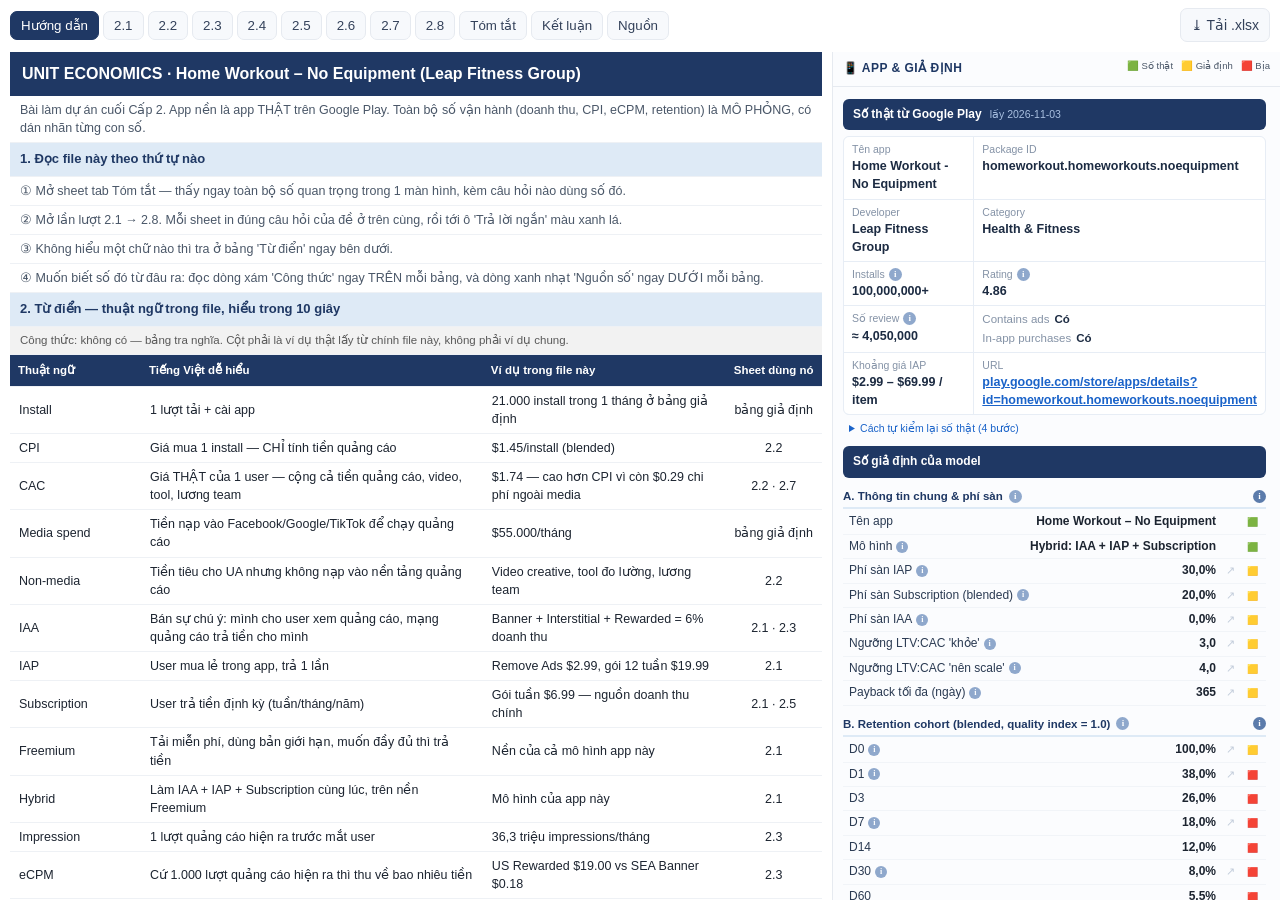
==== commit f2d7252e: "update data bên phải" ====
--- a/unit-economics/index.html
+++ b/unit-economics/index.html
@@ -590,7 +590,7 @@
 <div class="facts"><div class="fact" id="p-C_DU_LIEU_THAT-7"><div class="fk">Tên app</div><div class="fv">Home Workout - No Equipment</div></div><div class="fact" id="p-C_DU_LIEU_THAT-8"><div class="fk">Package ID</div><div class="fv">homeworkout.homeworkouts.noequipment</div></div><div class="fact" id="p-C_DU_LIEU_THAT-9"><div class="fk">Developer</div><div class="fv">Leap Fitness Group</div></div><div class="fact" id="p-C_DU_LIEU_THAT-10"><div class="fk">Category</div><div class="fv">Health &amp; Fitness</div></div><div class="fact" id="p-C_DU_LIEU_THAT-11"><div class="fk">Installs<span class="info" tabindex="0" data-tip="Khoảng Google công bố, không phải số chính xác">i</span></div><div class="fv">100,000,000+</div></div><div class="fact" id="p-C_DU_LIEU_THAT-12"><div class="fk">Rating<span class="info" tabindex="0" data-tip="Hiển thị 4.9 sao; aggregate 4.86">i</span></div><div class="fv">4.86</div></div><div class="fact" id="p-C_DU_LIEU_THAT-13"><div class="fk">Số review<span class="info" tabindex="0" data-tip="Hiển thị 4.05M reviews">i</span></div><div class="fv">≈ 4,050,000</div></div><div class="fact two" id="p-C_DU_LIEU_THAT-15"><div class="frow"><span>Contains ads</span><b>Có</b></div><div class="frow"><span>In-app purchases</span><b>Có</b></div></div><div class="fact" id="p-C_DU_LIEU_THAT-16"><div class="fk">Khoảng giá IAP</div><div class="fv">$2.99 – $69.99 / item</div></div><div class="fact" id="p-C_DU_LIEU_THAT-17"><div class="fk">URL</div><div class="fv"><a class="storelink" href="https://play.google.com/store/apps/details?id=homeworkout.homeworkouts.noequipment" target="_blank" rel="noopener">play.google.com/store/apps/details?id=homeworkout.homeworkouts.noequipment</a></div></div></div>
 <details class="phow"><summary>Cách tự kiểm lại số thật (4 bước)</summary><ol><li>1. Mở play.google.com, tìm đúng tên app, ghi lại: installs, rating, số review, ngày cập nhật.</li><li>2. Kéo xuống &#x27;About this app&#x27; → xem dòng &#x27;Contains ads&#x27; và &#x27;In-app purchases&#x27; + khoảng giá.</li><li>3. Bấm &#x27;See all&#x27; ở phần giá để xem từng gói IAP/Sub và giá thật.</li><li>4. Chụp màn hình kèm ngày — store thay đổi liên tục, số không có ngày lấy là số vô nghĩa.</li></ol></details>
 <h3 class="pblk">Số giả định của model</h3>
-<div class="ps"><h4>A. Thông tin chung &amp; phí sàn<span class="info" tabindex="0" data-tip="Công thức: không có — đây là ô nhập. Riêng 2 dòng đầu là dữ liệu 🟩 REAL lấy từ Google Play; phần còn lại là phí sàn do store quy định.">i</span></h4>
+<div class="ps"><h4>A. Thông tin chung &amp; phí sàn<span class="info" tabindex="0" data-tip="Công thức: không có — đây là ô nhập. Riêng 2 dòng đầu là dữ liệu 🟩 REAL lấy từ Google Play; phần còn lại là phí sàn do store quy định.">i</span><span class="info nguon" tabindex="0" data-tip="Thường dữ liệu lấy ở: Google Play Console (Service fee) + App Store Connect (Agreements, Tax and Banking) cho phí sàn; giá gói bán ở trang store; thông tin app ở listing Play/App Store.">i</span></h4>
 <div class="pr" id="p-D_GIA_DINH-6"><span class="k">Tên app</span><span class="v">Home Workout – No Equipment</span><span class="lbcell"><span class="lb" title="số thật, lấy từ Google Play">🟩</span></span></div>
 <div class="pr" id="p-D_GIA_DINH-7"><span class="k">Mô hình<span class="info" tabindex="0" data-tip="Store xác nhận có Ads + IAP">i</span></span><span class="v">Hybrid: IAA + IAP + Subscription</span><span class="lbcell"><span class="lb" title="số thật, lấy từ Google Play">🟩</span></span></div>
 <div class="pr" id="p-D_GIA_DINH-8"><span class="k">Phí sàn IAP<span class="info" tabindex="0" data-tip="Google Play 30% (15% chỉ khi doanh thu &lt; $1M/năm)">i</span></span><span class="v">30,0%</span><button class="use" data-go="c-2.5_LTV-B31" data-sheet="2.5_LTV" title="dùng ở: 2.2 Meta Ads · 2.2 Google Ads (UAC) · 2.2 TikTok Ads · 2.2 Blended +45">↗</button><span class="lbcell"><span class="lb" title="giả định có benchmark ngành làm căn cứ">🟨</span></span></div>
@@ -600,7 +600,7 @@
 <div class="pr" id="p-D_GIA_DINH-12"><span class="k">Ngưỡng LTV:CAC &#x27;nên scale&#x27;<span class="info" tabindex="0" data-tip="Theo đề: &gt; 4:1">i</span></span><span class="v">4,0</span><button class="use" data-go="c-2.7_LTV_CAC-H7" data-sheet="2.7_LTV_CAC" title="dùng ở: 2.7 Meta Ads · 2.7 Google Ads (UAC) · 2.7 TikTok Ads · 2.7 Blended">↗</button><span class="lbcell"><span class="lb" title="giả định có benchmark ngành làm căn cứ">🟨</span></span></div>
 <div class="pr" id="p-D_GIA_DINH-13"><span class="k">Payback tối đa (ngày)<span class="info" tabindex="0" data-tip="Theo đề: &lt; 12 tháng">i</span></span><span class="v">365</span><button class="use" data-go="c-2.7_LTV_CAC-J7" data-sheet="2.7_LTV_CAC" title="dùng ở: 2.7 Meta Ads · 2.7 Google Ads (UAC) · 2.7 TikTok Ads · 2.7 Blended +1">↗</button><span class="lbcell"><span class="lb" title="giả định có benchmark ngành làm căn cứ">🟨</span></span></div>
 </div>
-<div class="ps"><h4>B. Retention cohort (blended, quality index = 1.0)<span class="info" tabindex="0" data-tip="Công thức: Active-days tích lũy = Σ ((R(n−1) + R(n)) ÷ 2 × (ngày(n) − ngày(n−1)))  → dùng ở sheet LTV">i</span></h4>
+<div class="ps"><h4>B. Retention cohort (blended, quality index = 1.0)<span class="info" tabindex="0" data-tip="Công thức: Active-days tích lũy = Σ ((R(n−1) + R(n)) ÷ 2 × (ngày(n) − ngày(n−1)))  → dùng ở sheet LTV">i</span><span class="info nguon" tabindex="0" data-tip="Thường dữ liệu lấy ở: Firebase Analytics (Retention) · AppsFlyer / Adjust (cohort retention) · Amplitude, Mixpanel. Mức chuẩn để so: AppsFlyer Performance Index, Adjust benchmarks, Sensor Tower.">i</span></h4>
 <div class="pr" id="p-D_GIA_DINH-18"><span class="k">D0<span class="info" tabindex="0" data-tip="D0 = 100% theo định nghĩa">i</span></span><span class="v">100,0%</span><button class="use" data-go="c-2.5_LTV-B7" data-sheet="2.5_LTV" title="dùng ở: 2.4 Meta Ads · 2.4 Google Ads (UAC) · 2.4 TikTok Ads · 2.4 Blended +35">↗</button><span class="lbcell"><span class="lb" title="giả định có benchmark ngành làm căn cứ">🟨</span></span></div>
 <div class="pr" id="p-D_GIA_DINH-19"><span class="k">D1<span class="info" tabindex="0" data-tip="Fitness app khá: D1 35–45%">i</span></span><span class="v">38,0%</span><button class="use" data-go="c-2.5_LTV-B8" data-sheet="2.5_LTV" title="dùng ở: 2.5 1 · 2.5 38,0% · 2.5 0,69 · 2.5 1,69 +1">↗</button><span class="lbcell"><span class="lb" title="số bịa để bài chạy được — đừng dùng ra quyết định thật">🟥</span></span></div>
 <div class="pr" id="p-D_GIA_DINH-20"><span class="k">D3</span><span class="v">26,0%</span><span class="lbcell"><span class="lb" title="số bịa để bài chạy được — đừng dùng ra quyết định thật">🟥</span></span></div>
@@ -612,19 +612,19 @@
 <div class="pr" id="p-D_GIA_DINH-26"><span class="k">D180</span><span class="v">2,0%</span><button class="use" data-go="c-2.5_LTV-B15" data-sheet="2.5_LTV" title="dùng ở: 2.5 180 · 2.5 2,0% · 2.5 2,68">↗</button><span class="lbcell"><span class="lb" title="số bịa để bài chạy được — đừng dùng ra quyết định thật">🟥</span></span></div>
 <div class="pr" id="p-D_GIA_DINH-27"><span class="k">D365</span><span class="v">0,9%</span><button class="use" data-go="c-2.5_LTV-B16" data-sheet="2.5_LTV" title="dùng ở: 2.5 365 · 2.5 0,9% · 2.5 2,68">↗</button><span class="lbcell"><span class="lb" title="số bịa để bài chạy được — đừng dùng ra quyết định thật">🟥</span></span></div>
 </div>
-<div class="ps"><h4>C. Quảng cáo (IAA) — impression mỗi DAU mỗi ngày<span class="info" tabindex="0" data-tip="Công thức: ARPDAU = Σ (impressions/DAU của từng format × eCPM của format đó) ÷ 1000  → tính ở sheet eCPM">i</span></h4>
+<div class="ps"><h4>C. Quảng cáo (IAA) — impression mỗi DAU mỗi ngày<span class="info" tabindex="0" data-tip="Công thức: ARPDAU = Σ (impressions/DAU của từng format × eCPM của format đó) ÷ 1000  → tính ở sheet eCPM">i</span><span class="info nguon" tabindex="0" data-tip="Thường dữ liệu lấy ở: AdMob · AppLovin MAX · Unity LevelPlay — impressions, eCPM, fill rate; doanh thu IAA thật ở AdMob/MAX; eCPM chuẩn để so: business-of-apps, Sensor Tower.">i</span></h4>
 <div class="pr" id="p-D_GIA_DINH-32"><span class="k">Banner<span class="info" tabindex="0" data-tip="Tỷ lệ 8 : 2 : 1 khớp với dữ liệu thô ở sheet eCPM">i</span></span><span class="v">8,0</span><button class="use" data-go="c-2.3_eCPM-B42" data-sheet="2.3_eCPM" title="dùng ở: 2.1 Banner · IAA · 2.1 Interstitial · IAA · 2.1 Rewarded video · IAA · 2.1 Remove Ads (non-consumable) · IAP +87">↗</button><span class="lbcell"><span class="lb" title="số bịa để bài chạy được — đừng dùng ra quyết định thật">🟥</span></span></div>
 <div class="pr" id="p-D_GIA_DINH-33"><span class="k">Interstitial<span class="info" tabindex="0" data-tip="Hiện sau khi kết thúc bài tập">i</span></span><span class="v">2,0</span><button class="use" data-go="c-2.3_eCPM-B42" data-sheet="2.3_eCPM" title="dùng ở: 2.1 Banner · IAA · 2.1 Interstitial · IAA · 2.1 Rewarded video · IAA · 2.1 Remove Ads (non-consumable) · IAP +87">↗</button><span class="lbcell"><span class="lb" title="số bịa để bài chạy được — đừng dùng ra quyết định thật">🟥</span></span></div>
 <div class="pr" id="p-D_GIA_DINH-34"><span class="k">Rewarded<span class="info" tabindex="0" data-tip="Xem để mở khoá bài tập / lượt coach">i</span></span><span class="v">1,0</span><button class="use" data-go="c-2.3_eCPM-B42" data-sheet="2.3_eCPM" title="dùng ở: 2.1 Banner · IAA · 2.1 Interstitial · IAA · 2.1 Rewarded video · IAA · 2.1 Remove Ads (non-consumable) · IAP +87">↗</button><span class="lbcell"><span class="lb" title="số bịa để bài chạy được — đừng dùng ra quyết định thật">🟥</span></span></div>
 </div>
-<div class="ps"><h4>D. IAP<span class="info" tabindex="0" data-tip="Công thức: IAP gross LTV 365 = Payer rate × ARPPU 365   |   3 dòng tỷ trọng phải cộng lại = 100%">i</span></h4>
+<div class="ps"><h4>D. IAP<span class="info" tabindex="0" data-tip="Công thức: IAP gross LTV 365 = Payer rate × ARPPU 365   |   3 dòng tỷ trọng phải cộng lại = 100%">i</span><span class="info nguon" tabindex="0" data-tip="Thường dữ liệu lấy ở: Play Console (Financial reports) · App Store Connect (Sales) · RevenueCat / Adapty (purchase) · event mua ghi bằng Firebase hoặc Amplitude.">i</span></h4>
 <div class="pr" id="p-D_GIA_DINH-39"><span class="k">Payer rate IAP (% installs, 365 ngày)<span class="info" tabindex="0" data-tip="IAP là nguồn nhỏ trong app fitness">i</span></span><span class="v">3,5%</span><button class="use" data-go="c-2.5_LTV-B26" data-sheet="2.5_LTV" title="dùng ở: 2.1 Banner · IAA · 2.1 Interstitial · IAA · 2.1 Rewarded video · IAA · 2.1 Remove Ads (non-consumable) · IAP +84">↗</button><span class="lbcell"><span class="lb" title="số bịa để bài chạy được — đừng dùng ra quyết định thật">🟥</span></span></div>
 <div class="pr" id="p-D_GIA_DINH-40"><span class="k">ARPPU IAP 365 ngày ($/payer, gồm mua lặp)<span class="info" tabindex="0" data-tip="Neo theo khoảng giá thật $2.99–$69.99">i</span></span><span class="v">$24,00</span><button class="use" data-go="c-2.5_LTV-B26" data-sheet="2.5_LTV" title="dùng ở: 2.1 Banner · IAA · 2.1 Interstitial · IAA · 2.1 Rewarded video · IAA · 2.1 Remove Ads (non-consumable) · IAP +84">↗</button><span class="lbcell"><span class="lb" title="số bịa để bài chạy được — đừng dùng ra quyết định thật">🟥</span></span></div>
 <div class="pr" id="p-D_GIA_DINH-41"><span class="k">Tỷ trọng IAP: Remove Ads ($2.99)</span><span class="v">20,0%</span><button class="use" data-go="c-2.1_Monetization-F19" data-sheet="2.1_Monetization" title="dùng ở: 2.1 Remove Ads (non-consumable) · IAP · 2.1 TỔNG · 2.1 Kiểm tra đủ 100% · Kết luận Tổng nguồn doanh thu = 100%">↗</button><span class="lbcell"><span class="lb" title="giả định có benchmark ngành làm căn cứ">🟨</span></span></div>
 <div class="pr" id="p-D_GIA_DINH-42"><span class="k">Tỷ trọng IAP: Gói chương trình 12 tuần ($19.99)</span><span class="v">50,0%</span><button class="use" data-go="c-2.1_Monetization-F20" data-sheet="2.1_Monetization" title="dùng ở: 2.1 Gói chương trình 12 tuần · IAP · 2.1 TỔNG · 2.1 Kiểm tra đủ 100% · Kết luận Tổng nguồn doanh thu = 100%">↗</button><span class="lbcell"><span class="lb" title="giả định có benchmark ngành làm căn cứ">🟨</span></span></div>
 <div class="pr" id="p-D_GIA_DINH-43"><span class="k">Tỷ trọng IAP: Consumable (coach credit)<span class="info" tabindex="0" data-tip="Tổng 3 dòng = 100%">i</span></span><span class="v">30,0%</span><button class="use" data-go="c-2.1_Monetization-F21" data-sheet="2.1_Monetization" title="dùng ở: 2.1 Coach credit (consumable) · IAP · 2.1 TỔNG · 2.1 Kiểm tra đủ 100% · Kết luận Tổng nguồn doanh thu = 100%">↗</button><span class="lbcell"><span class="lb" title="giả định có benchmark ngành làm căn cứ">🟨</span></span></div>
 </div>
-<div class="ps"><h4>E. Subscription<span class="info" tabindex="0" data-tip="Công thức: ARPPU/tháng = mix tuần × giá tuần × 52/12 + mix tháng × giá tháng + mix năm × giá năm ÷ 12">i</span></h4>
+<div class="ps"><h4>E. Subscription<span class="info" tabindex="0" data-tip="Công thức: ARPPU/tháng = mix tuần × giá tuần × 52/12 + mix tháng × giá tháng + mix năm × giá năm ÷ 12">i</span><span class="info nguon" tabindex="0" data-tip="Thường dữ liệu lấy ở: RevenueCat / Adapty (MRR, churn, trial → paid) · App Store Connect (Subscriptions) · Play Console (Financial reports).">i</span></h4>
 <div class="pr" id="p-D_GIA_DINH-48"><span class="k">Payer rate Sub (% installs trả tiền lần đầu)<span class="info" tabindex="0" data-tip="Hard paywall fitness: 6–12% install → paid">i</span></span><span class="v">10,5%</span><button class="use" data-go="c-2.5_LTV-B28" data-sheet="2.5_LTV" title="dùng ở: 2.1 Banner · IAA · 2.1 Interstitial · IAA · 2.1 Rewarded video · IAA · 2.1 Remove Ads (non-consumable) · IAP +88">↗</button><span class="lbcell"><span class="lb" title="số bịa để bài chạy được — đừng dùng ra quyết định thật">🟥</span></span></div>
 <div class="pr" id="p-D_GIA_DINH-49"><span class="k">Giá gói tuần ($)<span class="info" tabindex="0" data-tip="Nằm trong khoảng giá thật $2.99–$69.99">i</span></span><span class="v">$6,99</span><button class="use" data-go="c-2.1_Monetization-F22" data-sheet="2.1_Monetization" title="dùng ở: 2.1 Sub — gói tuần · Subscription · 2.1 TỔNG · 2.1 Kiểm tra đủ 100% · Kết luận Tổng nguồn doanh thu = 100%">↗</button><span class="lbcell"><span class="lb" title="giả định có benchmark ngành làm căn cứ">🟨</span></span></div>
 <div class="pr" id="p-D_GIA_DINH-50"><span class="k">Giá gói tháng ($)</span><span class="v">$12,99</span><button class="use" data-go="c-2.1_Monetization-F23" data-sheet="2.1_Monetization" title="dùng ở: 2.1 Sub — gói tháng · Subscription · 2.1 TỔNG · 2.1 Kiểm tra đủ 100% · Kết luận Tổng nguồn doanh thu = 100%">↗</button><span class="lbcell"><span class="lb" title="giả định có benchmark ngành làm căn cứ">🟨</span></span></div>
@@ -635,14 +635,14 @@
 <div class="pr" id="p-D_GIA_DINH-55"><span class="k">ARPPU quy đổi / tháng ($)<span class="info" tabindex="0" data-tip="Tuần × 52/12, năm ÷ 12 → quy về tháng">i</span></span><span class="v">$12,45</span><button class="use" data-go="c-2.5_LTV-B66" data-sheet="2.5_LTV" title="dùng ở: 2.1 Banner · IAA · 2.1 Interstitial · IAA · 2.1 Rewarded video · IAA · 2.1 Remove Ads (non-consumable) · IAP +90">↗</button><span class="lbcell"><span class="lb" title="giả định có benchmark ngành làm căn cứ">🟨</span></span></div>
 <div class="pr" id="p-D_GIA_DINH-56"><span class="k">Churn Sub hàng tháng (blended)<span class="info" tabindex="0" data-tip="Đơn giản hoá: 1 churn chung cho cả 3 gói">i</span></span><span class="v">19,0%</span><button class="use" data-go="c-2.5_LTV-B67" data-sheet="2.5_LTV" title="dùng ở: 2.1 Banner · IAA · 2.1 Interstitial · IAA · 2.1 Rewarded video · IAA · 2.1 Remove Ads (non-consumable) · IAP +92">↗</button><span class="lbcell"><span class="lb" title="số bịa để bài chạy được — đừng dùng ra quyết định thật">🟥</span></span></div>
 </div>
-<div class="ps"><h4>F. Đường cong thời gian doanh thu<span class="info" tabindex="0" data-tip="Công thức: doanh thu tích lũy tại mốc t = doanh thu 365 ngày × % đã phát sinh tại t (dùng cho IAP và Sub)">i</span></h4>
+<div class="ps"><h4>F. Đường cong thời gian doanh thu<span class="info" tabindex="0" data-tip="Công thức: doanh thu tích lũy tại mốc t = doanh thu 365 ngày × % đã phát sinh tại t (dùng cho IAP và Sub)">i</span><span class="info nguon" tabindex="0" data-tip="Thường dữ liệu lấy ở: Xuất cohort thật theo D0…D365 từ Firebase hoặc MMP (AppsFlyer/Adjust) · RevenueCat charts; chưa đủ 12 tháng thì so payback benchmark của Adjust/AppsFlyer.">i</span></h4>
 <table class="mini"><tr><th>Mốc</th><th>D0</th><th>D7</th><th>D30</th><th>D90</th><th>D180</th><th>D365</th><th class="lbh"></th></tr><tr id="p-D_GIA_DINH-61"><th scope="row">Số ngày</th><td class="n">0</td><td class="n">7</td><td class="n">30</td><td class="n">90</td><td class="n">180</td><td class="n">365</td><td class="lbcell"><span class="lb" title="số bịa để bài chạy được — đừng dùng ra quyết định thật">🟥</span></td></tr><tr id="p-D_GIA_DINH-62"><th scope="row">IAP: % doanh thu 365d đã phát sinh</th><td class="n">10,0%</td><td class="n">40,0%</td><td class="n">65,0%</td><td class="n">85,0%</td><td class="n">95,0%</td><td class="n">100,0%</td><td class="lbcell"><span class="lb" title="số bịa để bài chạy được — đừng dùng ra quyết định thật">🟥</span></td></tr><tr id="p-D_GIA_DINH-63"><th scope="row">Sub: số chu kỳ thanh toán trung bình đã phát sinh</th><td class="n">0,10</td><td class="n">0,60</td><td class="n">1,60</td><td class="n">3,60</td><td class="n">6,60</td><td class="n">12,50</td><td class="lbcell"><span class="lb" title="số bịa để bài chạy được — đừng dùng ra quyết định thật">🟥</span></td></tr></table>
 <div class="pnote">Loại: 🟥 FAKE cho cả 2 dòng trên (đường cong giả định)</div>
 </div>
-<div class="ps"><h4>G. Kênh mua user (1 tháng)<span class="info" tabindex="0" data-tip="Công thức: CPI = Chi phí media ÷ Installs   |   Quality index: 1.0 = mức trung bình, nhân lên LTV của kênh">i</span></h4>
+<div class="ps"><h4>G. Kênh mua user (1 tháng)<span class="info" tabindex="0" data-tip="Công thức: CPI = Chi phí media ÷ Installs   |   Quality index: 1.0 = mức trung bình, nhân lên LTV của kênh">i</span><span class="info nguon" tabindex="0" data-tip="Thường dữ liệu lấy ở: MMP: AppsFlyer / Adjust / Singular / Kochava (installs + cost từng kênh) · dashboard Meta Ads Manager, Google Ads, TikTok Ads · iOS thiếu số thì đọc SKAdNetwork + GA4.">i</span></h4>
 <table class="mini"><tr><th>Kênh</th><th>Chi phí media ($)</th><th>Installs</th><th>Quality index</th><th class="lbh"></th></tr><tr id="p-D_GIA_DINH-69"><th scope="row">Meta Ads</th><td class="n">$26.000</td><td class="n">13.000</td><td class="n">1,20</td><td class="lbcell"><span class="lb" title="số bịa để bài chạy được — đừng dùng ra quyết định thật">🟥</span></td></tr><tr id="p-D_GIA_DINH-70"><th scope="row">Google Ads (UAC)</th><td class="n">$24.000</td><td class="n">20.000</td><td class="n">1,10</td><td class="lbcell"><span class="lb" title="số bịa để bài chạy được — đừng dùng ra quyết định thật">🟥</span></td></tr><tr id="p-D_GIA_DINH-71"><th scope="row">TikTok Ads</th><td class="n">$5.000</td><td class="n">5.000</td><td class="n">0,30</td><td class="lbcell"><span class="lb" title="số bịa để bài chạy được — đừng dùng ra quyết định thật">🟥</span></td></tr><tr id="p-D_GIA_DINH-72"><th scope="row">Tổng</th><td class="n">$55.000</td><td class="n">38.000</td><td class="n">1,03</td><td class="lbcell"></td></tr><tr id="p-D_GIA_DINH-73"><th scope="row">Quality index tổng = trung bình có trọng số theo installs</th><td></td><td></td><td></td><td class="lbcell"></td></tr></table>
 </div>
-<div class="ps"><h4>H. Chi phí NGOÀI media (1 tháng)<span class="info" tabindex="0" data-tip="Công thức: Non-media/install = Tổng chi phí ngoài media ÷ Tổng installs   |   CAC thật = CPI + non-media/install">i</span></h4>
+<div class="ps"><h4>H. Chi phí NGOÀI media (1 tháng)<span class="info" tabindex="0" data-tip="Công thức: Non-media/install = Tổng chi phí ngoài media ÷ Tổng installs   |   CAC thật = CPI + non-media/install">i</span><span class="info nguon" tabindex="0" data-tip="Thường dữ liệu lấy ở: Số nội bộ: bảng lương, hoá đơn SaaS/CDN, kế toán (Xero/QuickBooks) — không có nguồn công khai, benchmark chỉ để đối chiếu.">i</span></h4>
 <div class="pr" id="p-D_GIA_DINH-77"><span class="k">Sản xuất creative (video/UGC)</span><span class="v">$5.000</span><span class="lbcell"><span class="lb" title="số bịa để bài chạy được — đừng dùng ra quyết định thật">🟥</span></span></div>
 <div class="pr" id="p-D_GIA_DINH-78"><span class="k">MMP / analytics / tool</span><span class="v">$1.800</span><span class="lbcell"><span class="lb" title="số bịa để bài chạy được — đừng dùng ra quyết định thật">🟥</span></span></div>
 <div class="pr" id="p-D_GIA_DINH-79"><span class="k">Phân bổ nhân sự UA</span><span class="v">$3.200</span><span class="lbcell"><span class="lb" title="số bịa để bài chạy được — đừng dùng ra quyết định thật">🟥</span></span></div>
--- a/assets/app.css
+++ b/assets/app.css
@@ -646,6 +646,12 @@
   border-bottom: 2px solid var(--blue)
 }
 
+/* nut nguon du lieu: day ve goc phai tieu de nhom */
+.ps h4 .info.nguon {
+  margin-left: auto;
+  background: #5b7bab
+}
+
 .pr {
   display: grid;
   grid-template-columns: minmax(0, 1fr) auto 16px 16px;
